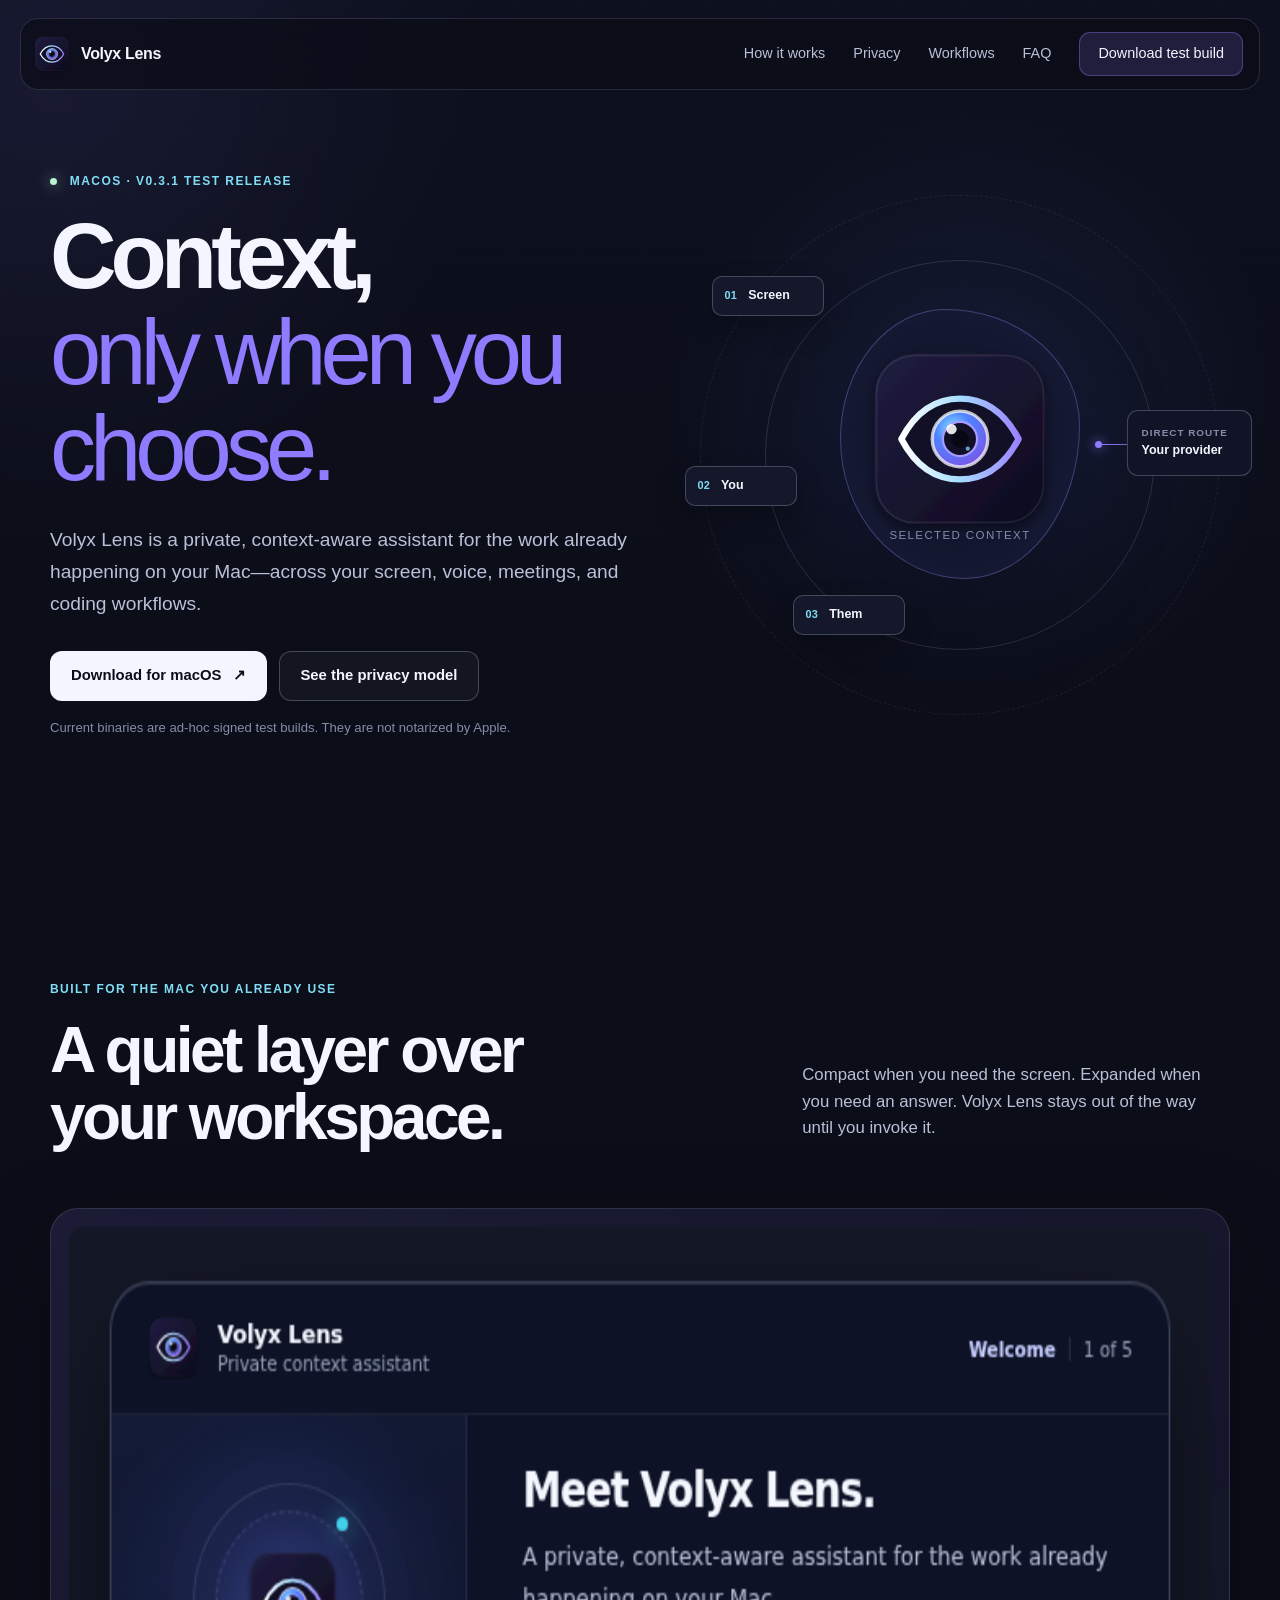
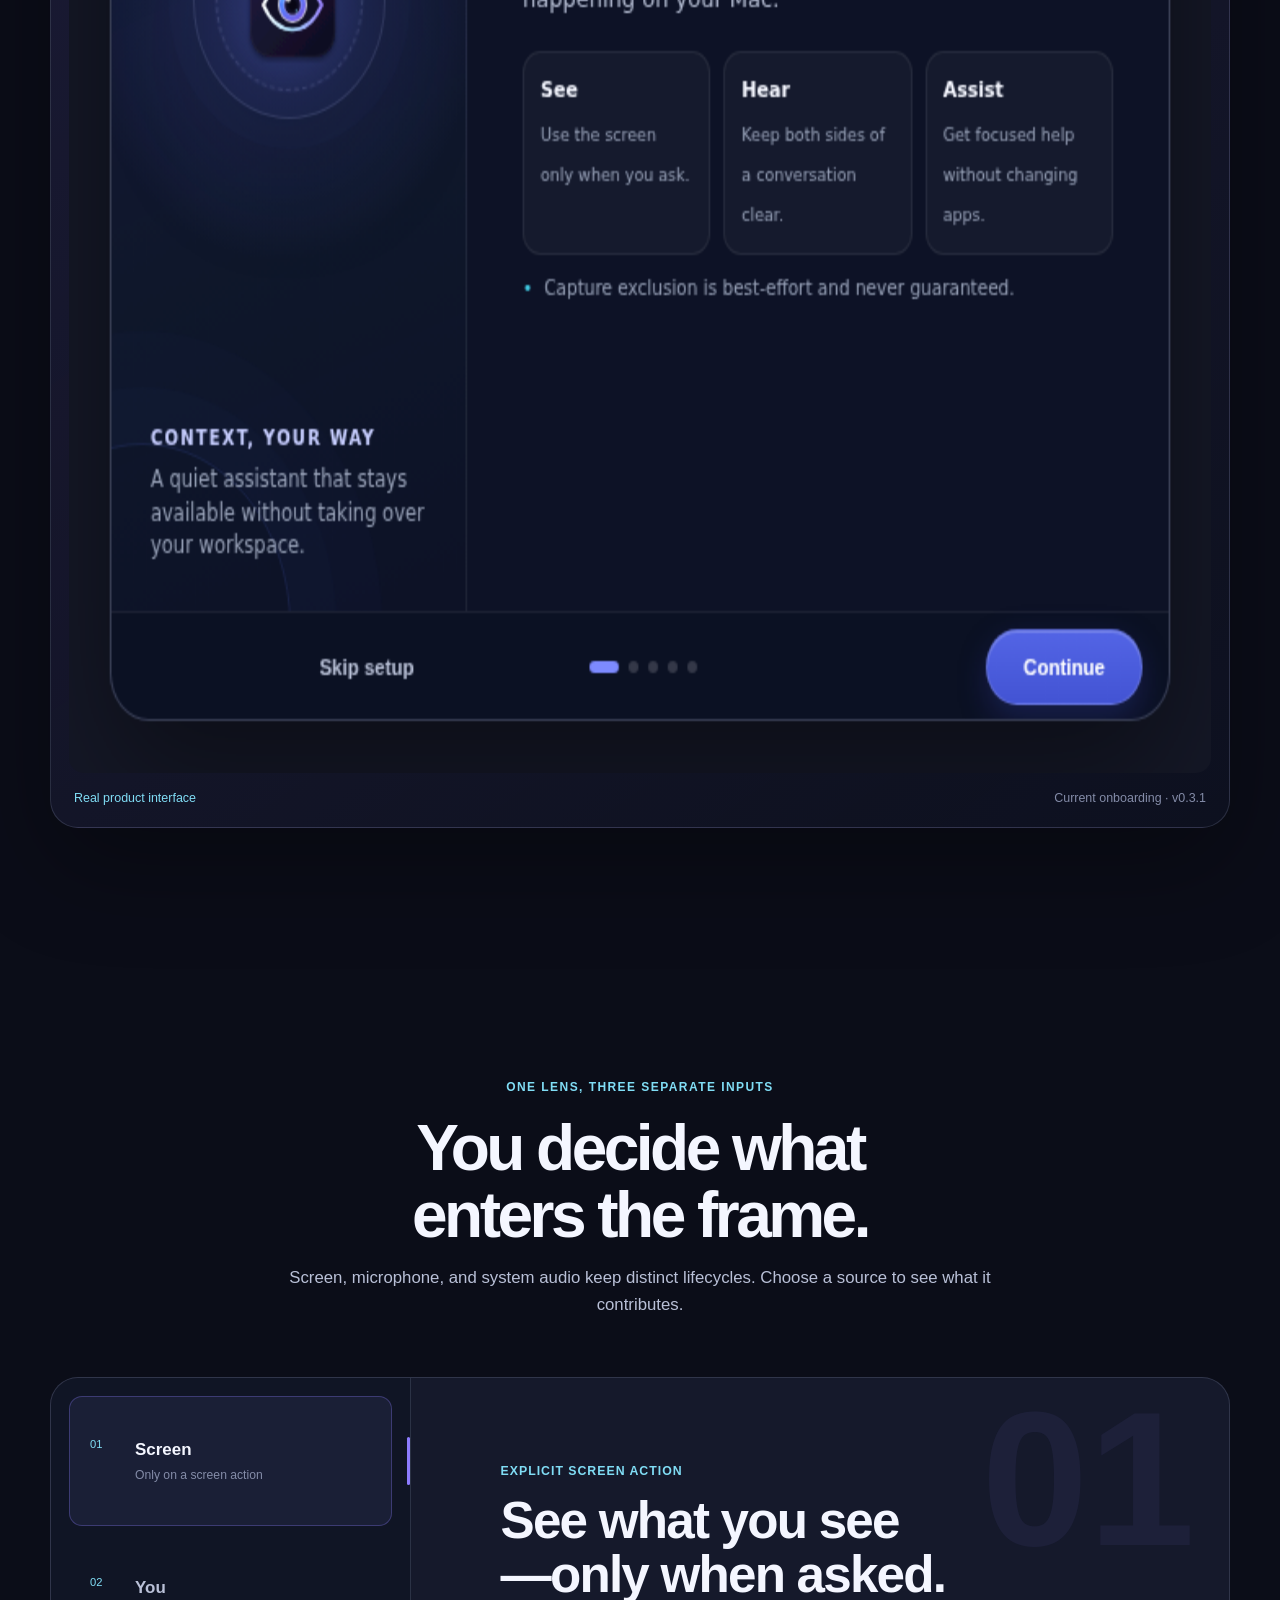
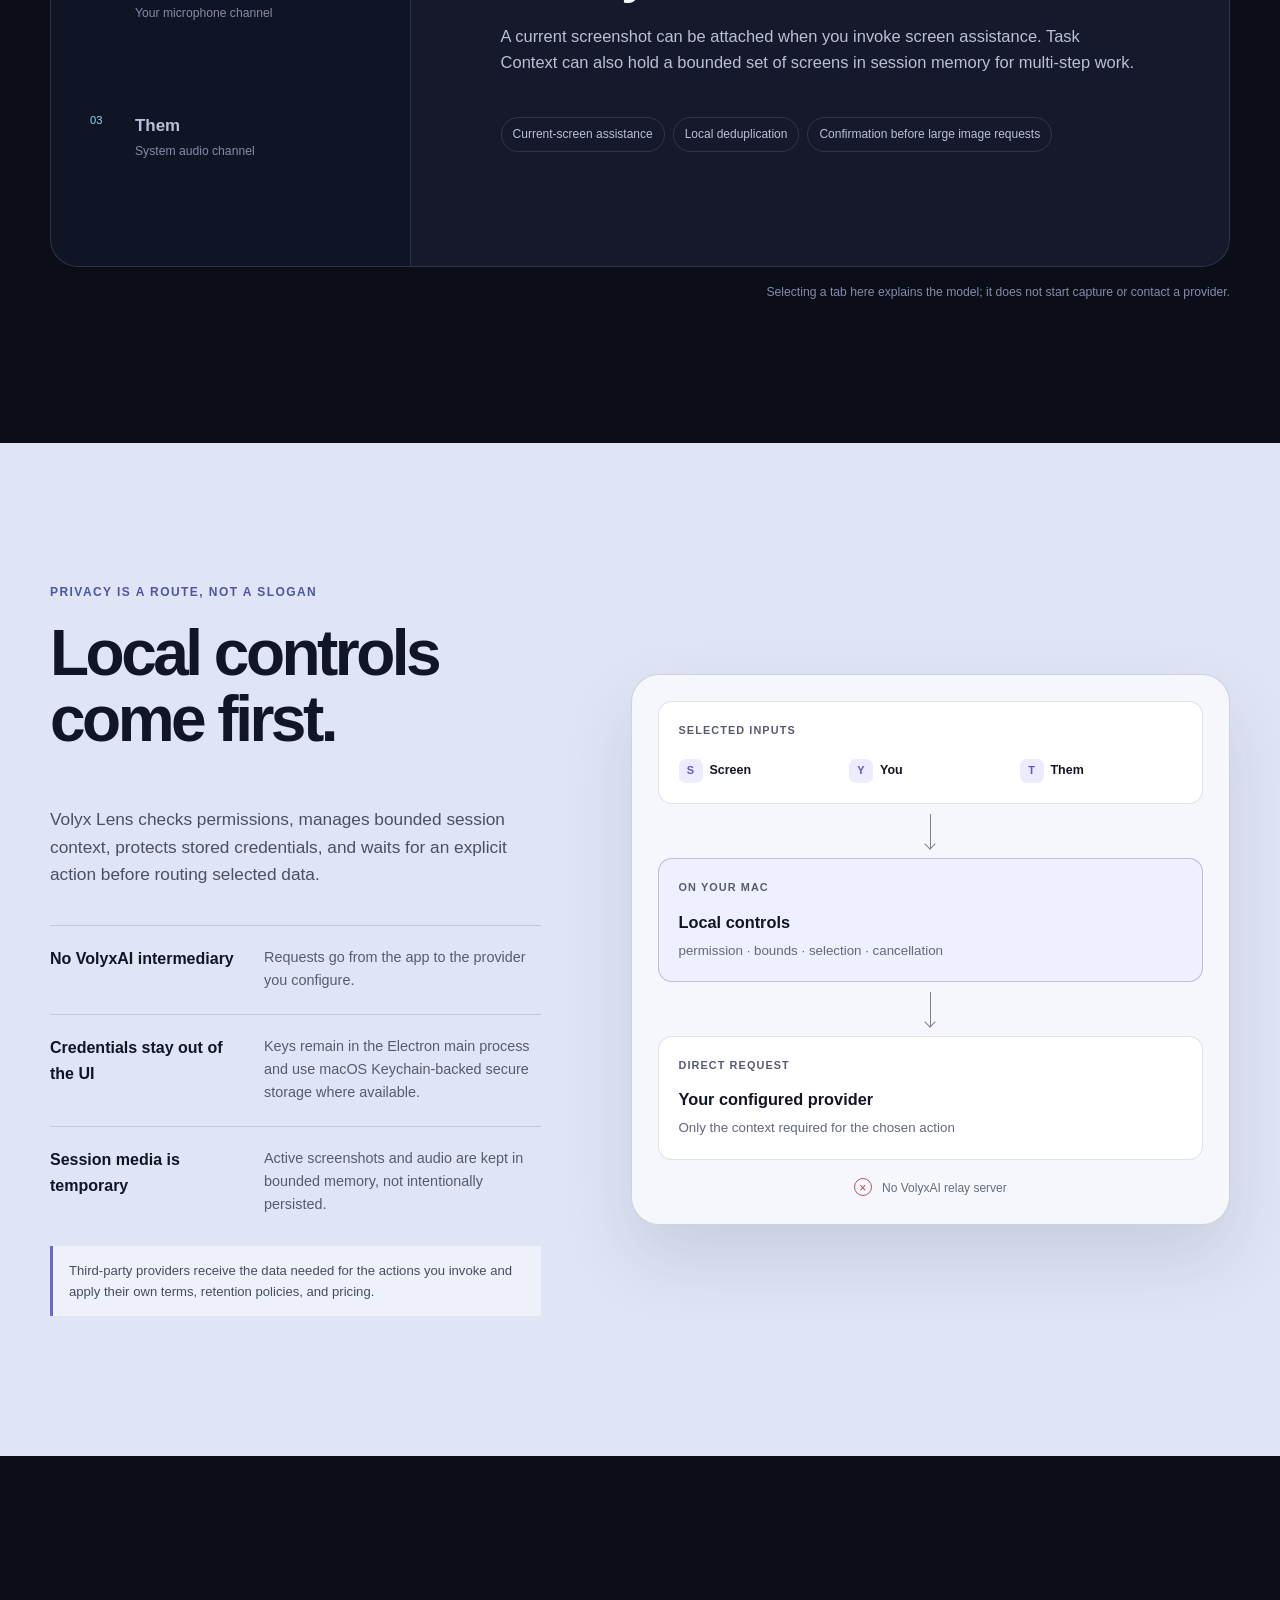
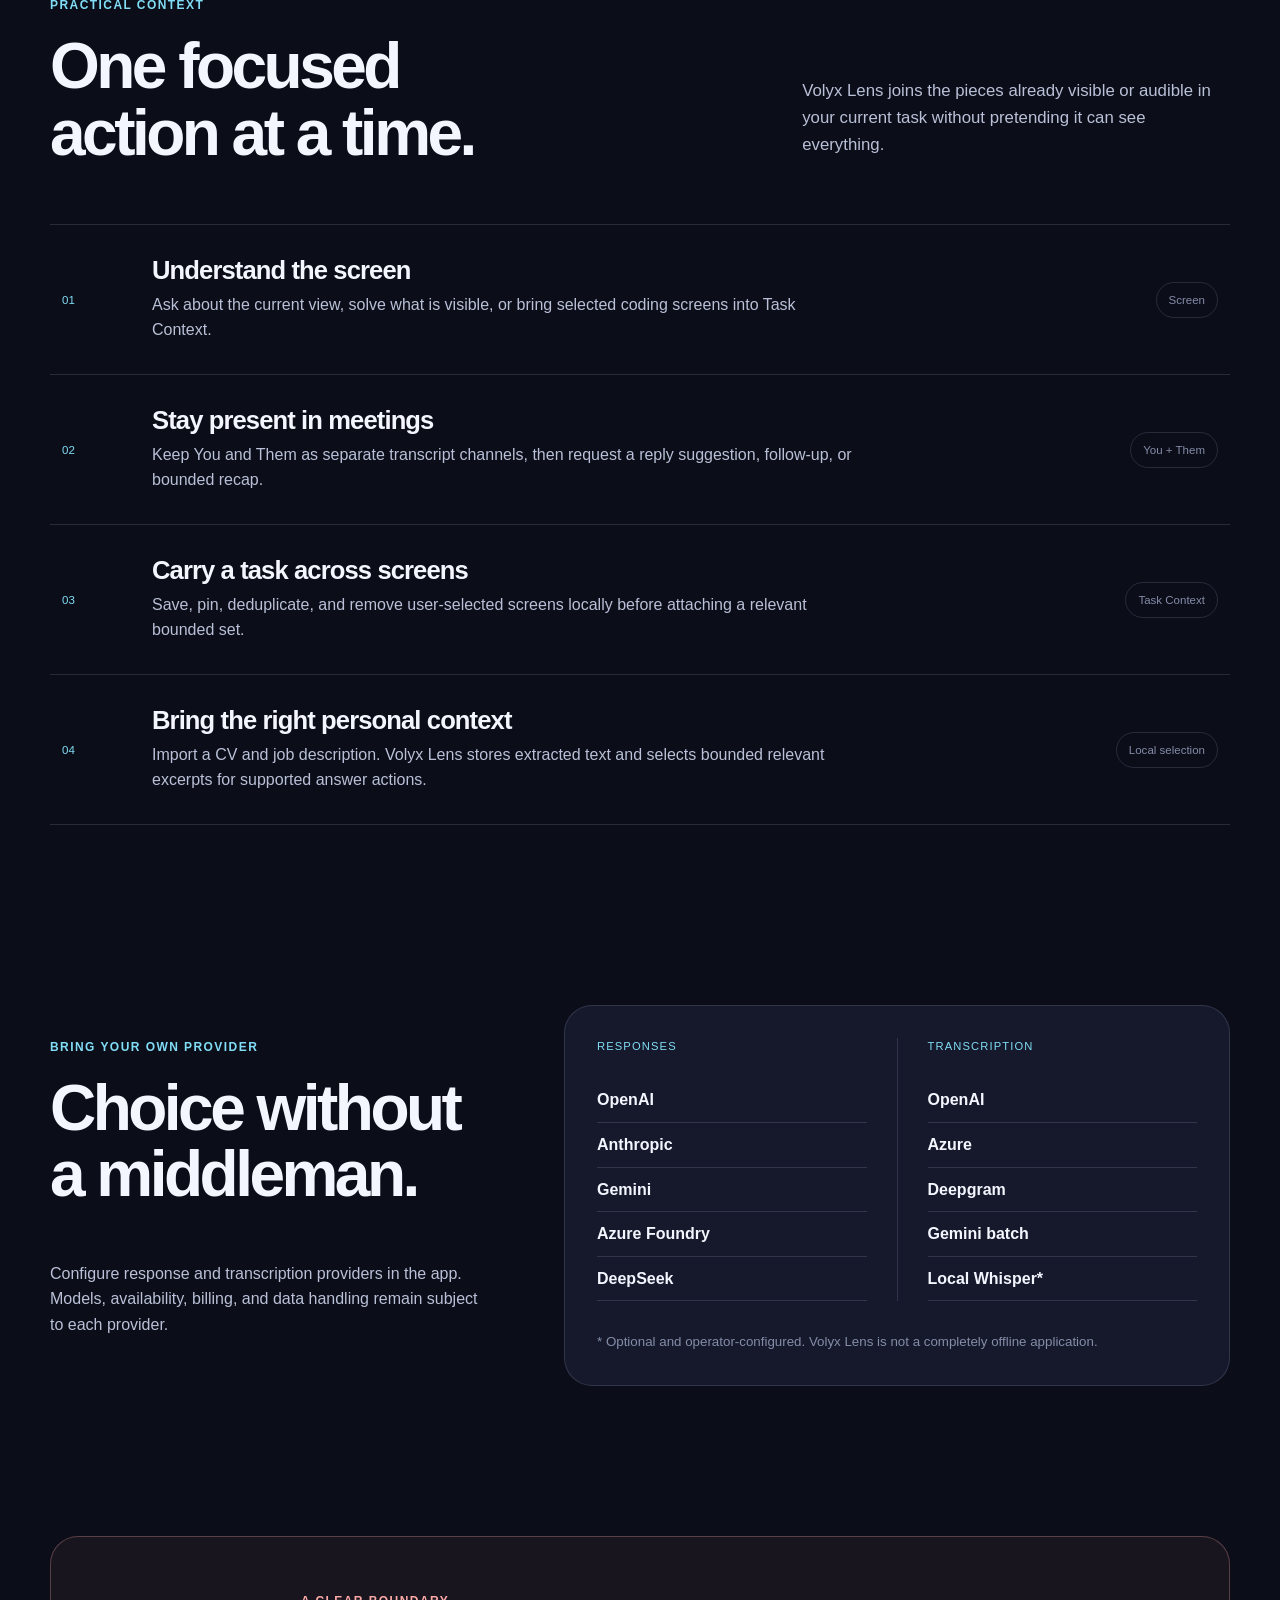
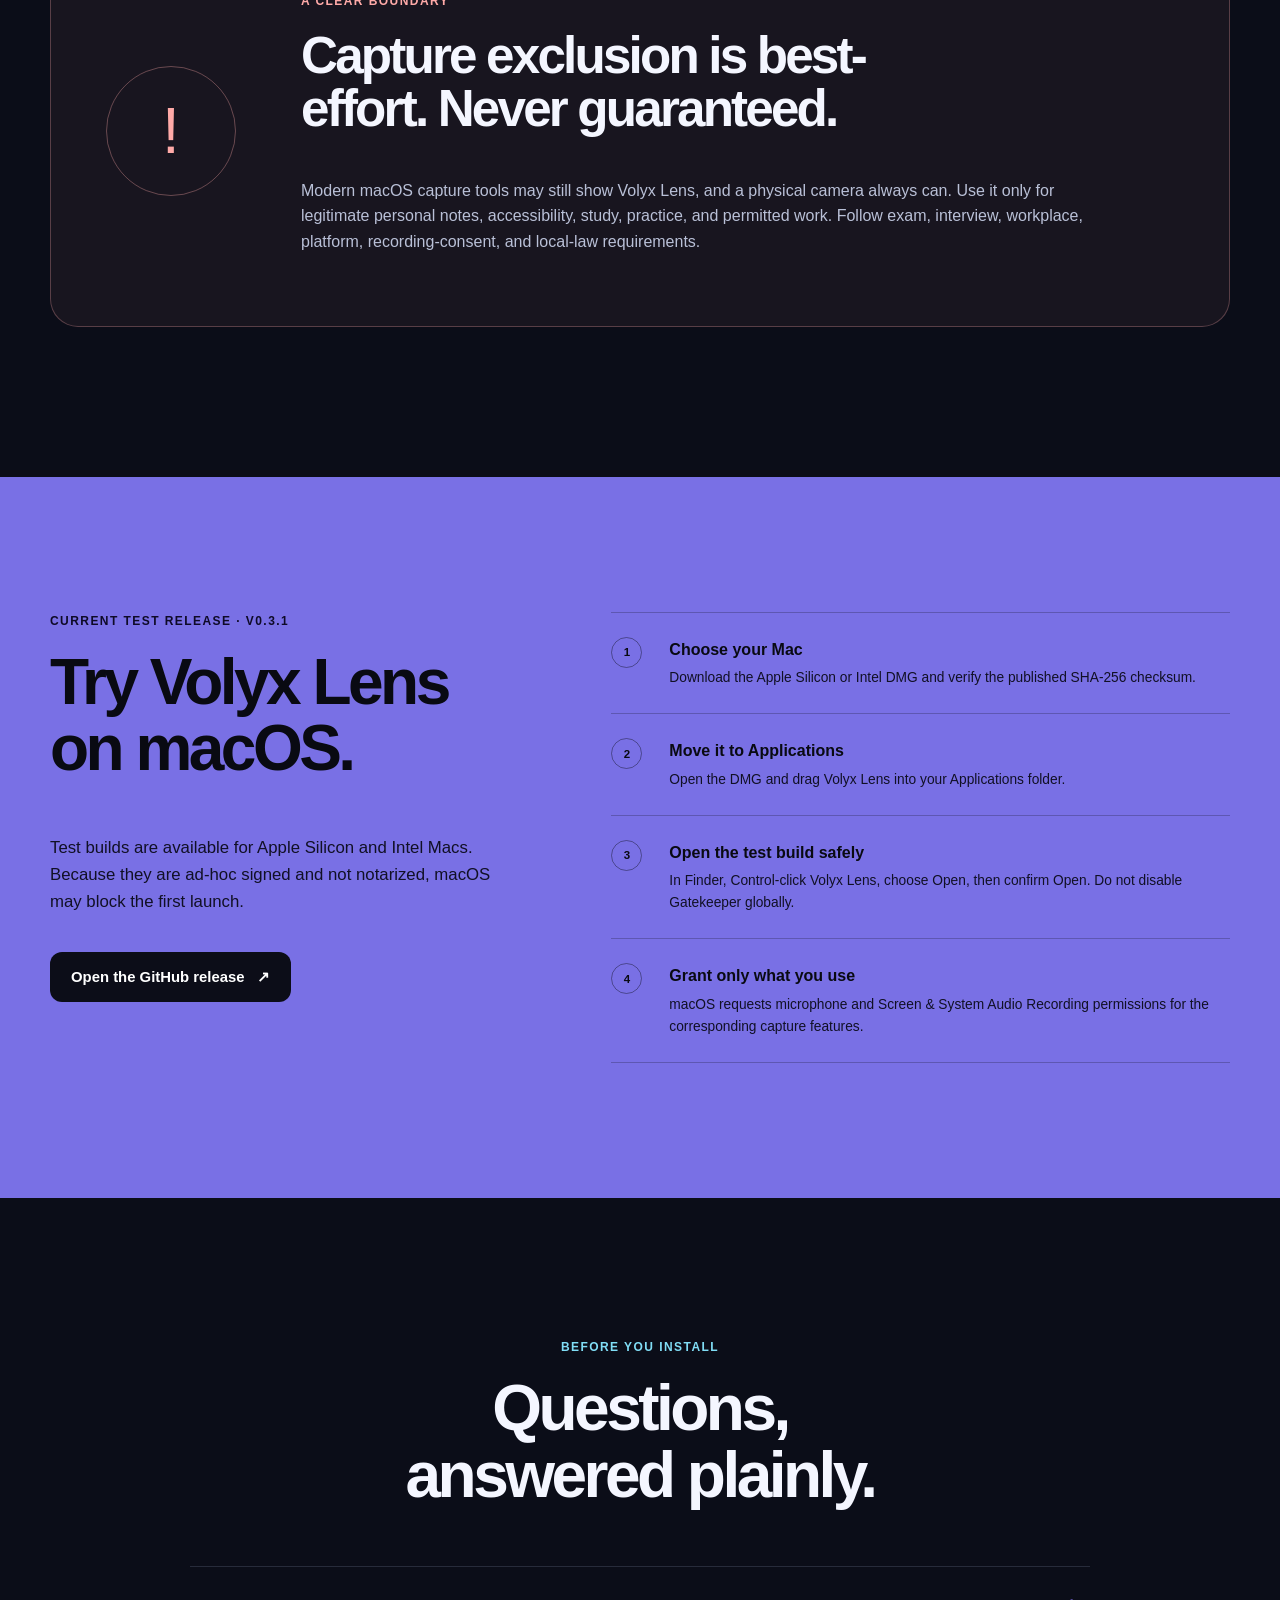
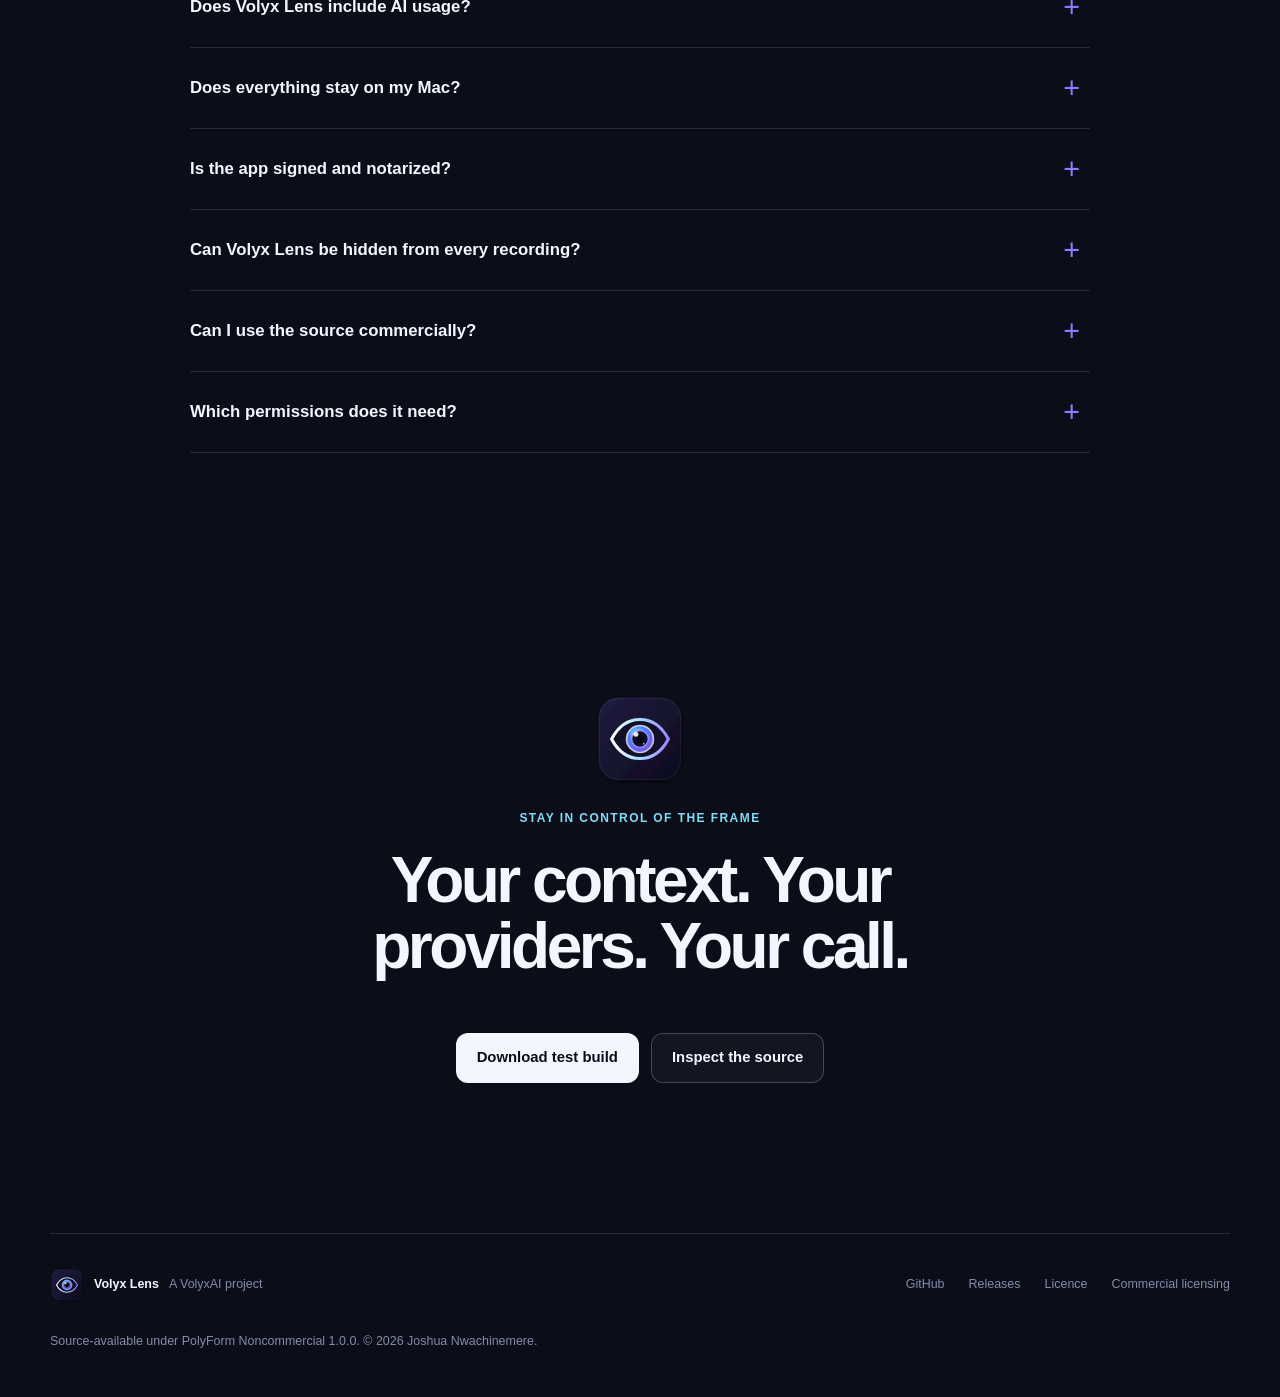
==== index.html @ 807ebcd8 "deploy: publish landing page from b0dba9ad445b" ====
<!doctype html>
<html lang="en">
<head>
  <meta charset="utf-8">
  <meta name="viewport" content="width=device-width, initial-scale=1">
  <meta name="theme-color" content="#0b0d18">
  <meta http-equiv="Content-Security-Policy" content="default-src 'self'; script-src 'self' 'sha256-dJjTWIkbNH1fXx1x5gp74GF+NckTXe6FGidvX9HND4g='; style-src 'self'; img-src 'self'; font-src 'self'; connect-src 'none'; object-src 'none'; base-uri 'self'; form-action 'none'; upgrade-insecure-requests">
  <meta name="referrer" content="strict-origin-when-cross-origin">
  <meta name="description" content="Volyx Lens is a private, context-aware macOS assistant for user-selected screen, voice, meeting, and coding context.">
  <meta property="og:title" content="Volyx Lens — context, only when you choose">
  <meta property="og:description" content="A privacy-oriented macOS assistant that routes user-selected context directly to the AI providers you configure.">
  <meta property="og:type" content="website">
  <meta property="og:image" content="assets/onboarding-welcome-eye.png">
  <meta name="twitter:card" content="summary_large_image">
  <meta name="twitter:title" content="Volyx Lens — context, only when you choose">
  <meta name="twitter:description" content="A private, context-aware macOS assistant for your screen, voice, meetings, and coding workflows.">
  <link rel="icon" href="assets/volyx-lens-logo.svg" type="image/svg+xml">
  <link rel="stylesheet" href="styles.css">
  <title>Volyx Lens — Context, only when you choose</title>
  <script type="application/ld+json">
    {
      "@context": "https://schema.org",
      "@type": "SoftwareApplication",
      "name": "Volyx Lens",
      "applicationCategory": "ProductivityApplication",
      "operatingSystem": "macOS",
      "softwareVersion": "0.3.1",
      "description": "A private, context-aware macOS assistant for user-selected screen, voice, meeting, and coding context.",
      "downloadUrl": "https://github.com/dk3yyyy/volyx-lens/releases/tag/adhoc-v0.3.1",
      "codeRepository": "https://github.com/dk3yyyy/volyx-lens",
      "license": "https://github.com/dk3yyyy/volyx-lens/blob/main/LICENSE.md",
      "author": { "@type": "Organization", "name": "VolyxAI" }
    }
  </script>
  <script src="site.js" defer></script>
</head>
<body>
  <a class="skip-link" href="#main">Skip to content</a>

  <header class="site-header" data-header>
    <a class="brand" href="#top" aria-label="Volyx Lens home">
      <img src="assets/volyx-lens-logo.svg" width="38" height="38" alt="">
      <span>Volyx Lens</span>
    </a>
    <button class="menu-button" type="button" aria-expanded="false" aria-controls="site-nav" data-menu-button>
      <span class="sr-only">Open navigation</span>
      <span aria-hidden="true"></span><span aria-hidden="true"></span>
    </button>
    <nav class="site-nav" id="site-nav" aria-label="Primary" data-menu>
      <a href="#how-it-works">How it works</a>
      <a href="#privacy">Privacy</a>
      <a href="#workflows">Workflows</a>
      <a href="#faq">FAQ</a>
      <a class="nav-cta" href="https://github.com/dk3yyyy/volyx-lens/releases/tag/adhoc-v0.3.1">Download test build</a>
    </nav>
  </header>

  <main id="main">
    <section class="hero" id="top" aria-labelledby="hero-title">
      <div class="hero-copy">
        <p class="eyebrow"><span class="status-dot" aria-hidden="true"></span> macOS · v0.3.1 test release</p>
        <h1 id="hero-title">Context,<br><em>only when you choose.</em></h1>
        <p class="hero-lede">Volyx Lens is a private, context-aware assistant for the work already happening on your Mac—across your screen, voice, meetings, and coding workflows.</p>
        <div class="hero-actions">
          <a class="button button-primary" href="https://github.com/dk3yyyy/volyx-lens/releases/tag/adhoc-v0.3.1">Download for macOS <span aria-hidden="true">↗</span></a>
          <a class="button button-secondary" href="#privacy">See the privacy model</a>
        </div>
        <p class="release-note">Current binaries are ad-hoc signed test builds. They are not notarized by Apple.</p>
      </div>

      <div class="lens-stage" aria-label="Illustration of user-selected context passing through Volyx Lens">
        <div class="orbit orbit-one" aria-hidden="true"></div>
        <div class="orbit orbit-two" aria-hidden="true"></div>
        <div class="context-chip chip-screen"><span>01</span> Screen</div>
        <div class="context-chip chip-you"><span>02</span> You</div>
        <div class="context-chip chip-them"><span>03</span> Them</div>
        <div class="lens-core">
          <img src="assets/volyx-lens-logo.svg" width="220" height="220" alt="Volyx Lens eye logo">
          <p>Selected context</p>
        </div>
        <div class="route-line" aria-hidden="true"></div>
        <div class="provider-node"><span>Direct route</span>Your provider</div>
      </div>
    </section>

    <section class="proof section-shell" aria-labelledby="proof-title">
      <div class="section-heading split-heading">
        <div>
          <p class="eyebrow">Built for the Mac you already use</p>
          <h2 id="proof-title">A quiet layer over your workspace.</h2>
        </div>
        <p>Compact when you need the screen. Expanded when you need an answer. Volyx Lens stays out of the way until you invoke it.</p>
      </div>
      <figure class="product-frame">
        <img src="assets/onboarding-welcome-eye.png" width="1400" height="1146" alt="Volyx Lens onboarding screen introducing separate See, Hear, and Assist capabilities">
        <figcaption><span>Real product interface</span><span>Current onboarding · v0.3.1</span></figcaption>
      </figure>
    </section>

    <section class="context-section section-shell" id="how-it-works" aria-labelledby="context-title">
      <div class="section-heading centered-heading">
        <p class="eyebrow">One lens, three separate inputs</p>
        <h2 id="context-title">You decide what enters the frame.</h2>
        <p>Screen, microphone, and system audio keep distinct lifecycles. Choose a source to see what it contributes.</p>
      </div>

      <div class="context-explainer">
        <div class="source-tabs" role="tablist" aria-label="Context sources">
          <button id="tab-screen" role="tab" aria-selected="true" aria-controls="panel-screen" tabindex="0" data-source="screen">
            <span class="source-number">01</span><strong>Screen</strong><span>Only on a screen action</span>
          </button>
          <button id="tab-you" role="tab" aria-selected="false" aria-controls="panel-you" tabindex="-1" data-source="you">
            <span class="source-number">02</span><strong>You</strong><span>Your microphone channel</span>
          </button>
          <button id="tab-them" role="tab" aria-selected="false" aria-controls="panel-them" tabindex="-1" data-source="them">
            <span class="source-number">03</span><strong>Them</strong><span>System audio channel</span>
          </button>
        </div>

        <div class="source-panels">
          <div id="panel-screen" role="tabpanel" aria-labelledby="tab-screen" data-panel="screen" data-index="01">
            <p class="panel-kicker">Explicit screen action</p>
            <h3>See what you see—only when asked.</h3>
            <p>A current screenshot can be attached when you invoke screen assistance. Task Context can also hold a bounded set of screens in session memory for multi-step work.</p>
            <ul class="plain-list"><li>Current-screen assistance</li><li>Local deduplication</li><li>Confirmation before large image requests</li></ul>
          </div>
          <div id="panel-you" role="tabpanel" aria-labelledby="tab-you" data-panel="you" data-index="02" hidden>
            <p class="panel-kicker">Microphone / “You”</p>
            <h3>Keep your side of the conversation clear.</h3>
            <p>Your microphone is transcribed on its own channel while listening is active, keeping your confirmed turns separate from system audio.</p>
            <ul class="plain-list"><li>Independent channel</li><li>Timestamped confirmed turns</li><li>Immediate stop control</li></ul>
          </div>
          <div id="panel-them" role="tabpanel" aria-labelledby="tab-them" data-panel="them" data-index="03" hidden>
            <p class="panel-kicker">System audio / “Them”</p>
            <h3>Follow the other side without mixing voices.</h3>
            <p>A native ScreenCaptureKit helper captures meeting audio separately, giving reply suggestions and recaps a clearer view of who said what.</p>
            <ul class="plain-list"><li>Native macOS capture</li><li>Separate transcript turns</li><li>Permission-controlled</li></ul>
          </div>
        </div>
      </div>
      <p class="context-footnote">Selecting a tab here explains the model; it does not start capture or contact a provider.</p>
    </section>

    <section class="privacy-section" id="privacy" aria-labelledby="privacy-title">
      <div class="section-shell privacy-grid">
        <div class="privacy-copy">
          <p class="eyebrow">Privacy is a route, not a slogan</p>
          <h2 id="privacy-title">Local controls come first.</h2>
          <p>Volyx Lens checks permissions, manages bounded session context, protects stored credentials, and waits for an explicit action before routing selected data.</p>
          <div class="privacy-points">
            <div><strong>No VolyxAI intermediary</strong><span>Requests go from the app to the provider you configure.</span></div>
            <div><strong>Credentials stay out of the UI</strong><span>Keys remain in the Electron main process and use macOS Keychain-backed secure storage where available.</span></div>
            <div><strong>Session media is temporary</strong><span>Active screenshots and audio are kept in bounded memory, not intentionally persisted.</span></div>
          </div>
          <p class="provider-caveat">Third-party providers receive the data needed for the actions you invoke and apply their own terms, retention policies, and pricing.</p>
        </div>

        <div class="route-card" aria-label="Data route from selected inputs through local controls to a configured provider">
          <div class="route-step route-inputs">
            <span class="route-label">Selected inputs</span>
            <div><i aria-hidden="true">S</i> Screen</div><div><i aria-hidden="true">Y</i> You</div><div><i aria-hidden="true">T</i> Them</div>
          </div>
          <div class="route-arrow" aria-hidden="true"><span></span></div>
          <div class="route-step route-local">
            <span class="route-label">On your Mac</span>
            <strong>Local controls</strong>
            <small>permission · bounds · selection · cancellation</small>
          </div>
          <div class="route-arrow" aria-hidden="true"><span></span></div>
          <div class="route-step route-provider">
            <span class="route-label">Direct request</span>
            <strong>Your configured provider</strong>
            <small>Only the context required for the chosen action</small>
          </div>
          <div class="no-server"><span aria-hidden="true">×</span> No VolyxAI relay server</div>
        </div>
      </div>
    </section>

    <section class="workflows section-shell" id="workflows" aria-labelledby="workflows-title">
      <div class="section-heading split-heading">
        <div><p class="eyebrow">Practical context</p><h2 id="workflows-title">One focused action at a time.</h2></div>
        <p>Volyx Lens joins the pieces already visible or audible in your current task without pretending it can see everything.</p>
      </div>
      <div class="workflow-list">
        <article>
          <span class="workflow-number">01</span>
          <div><h3>Understand the screen</h3><p>Ask about the current view, solve what is visible, or bring selected coding screens into Task Context.</p></div>
          <span class="workflow-context">Screen</span>
        </article>
        <article>
          <span class="workflow-number">02</span>
          <div><h3>Stay present in meetings</h3><p>Keep You and Them as separate transcript channels, then request a reply suggestion, follow-up, or bounded recap.</p></div>
          <span class="workflow-context">You + Them</span>
        </article>
        <article>
          <span class="workflow-number">03</span>
          <div><h3>Carry a task across screens</h3><p>Save, pin, deduplicate, and remove user-selected screens locally before attaching a relevant bounded set.</p></div>
          <span class="workflow-context">Task Context</span>
        </article>
        <article>
          <span class="workflow-number">04</span>
          <div><h3>Bring the right personal context</h3><p>Import a CV and job description. Volyx Lens stores extracted text and selects bounded relevant excerpts for supported answer actions.</p></div>
          <span class="workflow-context">Local selection</span>
        </article>
      </div>
    </section>

    <section class="providers section-shell" aria-labelledby="providers-title">
      <div class="providers-intro">
        <p class="eyebrow">Bring your own provider</p>
        <h2 id="providers-title">Choice without a middleman.</h2>
        <p>Configure response and transcription providers in the app. Models, availability, billing, and data handling remain subject to each provider.</p>
      </div>
      <div class="provider-board">
        <div class="provider-group"><span>Responses</span><p>OpenAI</p><p>Anthropic</p><p>Gemini</p><p>Azure Foundry</p><p>DeepSeek</p></div>
        <div class="provider-divider" aria-hidden="true"></div>
        <div class="provider-group"><span>Transcription</span><p>OpenAI</p><p>Azure</p><p>Deepgram</p><p>Gemini batch</p><p>Local Whisper*</p></div>
        <small>* Optional and operator-configured. Volyx Lens is not a completely offline application.</small>
      </div>
    </section>

    <section class="responsible section-shell" aria-labelledby="responsible-title">
      <div class="responsible-mark" aria-hidden="true">!</div>
      <div>
        <p class="eyebrow">A clear boundary</p>
        <h2 id="responsible-title">Capture exclusion is best-effort. Never guaranteed.</h2>
        <p>Modern macOS capture tools may still show Volyx Lens, and a physical camera always can. Use it only for legitimate personal notes, accessibility, study, practice, and permitted work. Follow exam, interview, workplace, platform, recording-consent, and local-law requirements.</p>
      </div>
    </section>

    <section class="install-section" id="download" aria-labelledby="install-title">
      <div class="section-shell install-grid">
        <div>
          <p class="eyebrow">Current test release · v0.3.1</p>
          <h2 id="install-title">Try Volyx Lens on macOS.</h2>
          <p>Test builds are available for Apple Silicon and Intel Macs. Because they are ad-hoc signed and not notarized, macOS may block the first launch.</p>
          <a class="button button-light" href="https://github.com/dk3yyyy/volyx-lens/releases/tag/adhoc-v0.3.1">Open the GitHub release <span aria-hidden="true">↗</span></a>
        </div>
        <ol class="install-steps">
          <li><span>1</span><div><strong>Choose your Mac</strong><p>Download the Apple Silicon or Intel DMG and verify the published SHA-256 checksum.</p></div></li>
          <li><span>2</span><div><strong>Move it to Applications</strong><p>Open the DMG and drag Volyx Lens into your Applications folder.</p></div></li>
          <li><span>3</span><div><strong>Open the test build safely</strong><p>In Finder, Control-click Volyx Lens, choose Open, then confirm Open. Do not disable Gatekeeper globally.</p></div></li>
          <li><span>4</span><div><strong>Grant only what you use</strong><p>macOS requests microphone and Screen &amp; System Audio Recording permissions for the corresponding capture features.</p></div></li>
        </ol>
      </div>
    </section>

    <section class="faq section-shell" id="faq" aria-labelledby="faq-title">
      <div class="section-heading centered-heading"><p class="eyebrow">Before you install</p><h2 id="faq-title">Questions, answered plainly.</h2></div>
      <div class="faq-list">
        <details><summary>Does Volyx Lens include AI usage?</summary><p>No. You bring your own supported provider credentials. Provider billing and terms apply directly to your usage.</p></details>
        <details><summary>Does everything stay on my Mac?</summary><p>No. Local controls and selection happen on your Mac, but third-party providers receive the context required for actions you invoke. Optional local Whisper can handle supported transcription paths when separately installed and configured.</p></details>
        <details><summary>Is the app signed and notarized?</summary><p>The current public binaries are ad-hoc signed test builds, not Apple Developer ID-signed or notarized production releases. They cannot use the trusted automatic-update path.</p></details>
        <details><summary>Can Volyx Lens be hidden from every recording?</summary><p>No. Capture exclusion is best-effort. It may not work with every macOS version, capture path, or physical camera.</p></details>
        <details><summary>Can I use the source commercially?</summary><p>Not under the PolyForm Noncommercial 1.0.0 licence. Commercial use, resale, paid redistribution, or use in a commercial product or service requires a separate licence from VolyxAI.</p></details>
        <details><summary>Which permissions does it need?</summary><p>Microphone permission is used for your voice channel. Screen &amp; System Audio Recording permission is used for screenshots and meeting audio. Volyx Lens does not request camera access.</p></details>
      </div>
    </section>

    <section class="final-cta section-shell" aria-labelledby="final-title">
      <img src="assets/volyx-lens-logo.svg" width="92" height="92" alt="">
      <p class="eyebrow">Stay in control of the frame</p>
      <h2 id="final-title">Your context. Your providers. Your call.</h2>
      <div class="hero-actions">
        <a class="button button-primary" href="https://github.com/dk3yyyy/volyx-lens/releases/tag/adhoc-v0.3.1">Download test build</a>
        <a class="button button-secondary" href="https://github.com/dk3yyyy/volyx-lens">Inspect the source</a>
      </div>
    </section>
  </main>

  <footer class="site-footer section-shell">
    <div class="footer-brand"><img src="assets/volyx-lens-logo.svg" width="34" height="34" alt=""><strong>Volyx Lens</strong><span>A VolyxAI project</span></div>
    <div class="footer-links">
      <a href="https://github.com/dk3yyyy/volyx-lens">GitHub</a>
      <a href="https://github.com/dk3yyyy/volyx-lens/releases">Releases</a>
      <a href="https://github.com/dk3yyyy/volyx-lens/blob/main/LICENSE.md">Licence</a>
      <a href="mailto:joshua@volyxai.com">Commercial licensing</a>
    </div>
    <p>Source-available under PolyForm Noncommercial 1.0.0. © 2026 Joshua Nwachinemere.</p>
  </footer>
</body>
</html>
---- styles.css ----
/* Volyx Lens landing page — a selective-context design system */
:root {
  --ink: #f4f6ff;
  --ink-soft: #b9c0d7;
  --ink-faint: #848ca8;
  --night: #0b0d18;
  --night-2: #101426;
  --panel: #15192b;
  --panel-strong: #1a1f36;
  --line: rgba(185, 196, 235, 0.16);
  --line-strong: rgba(185, 196, 235, 0.28);
  --violet: #8d7cff;
  --blue: #5b85ff;
  --cyan: #80ddf5;
  --lime: #b8f3d2;
  --warm: #ffd3a0;
  --danger: #ffaaa8;
  --radius-sm: 10px;
  --radius-md: 18px;
  --radius-lg: 28px;
  --shell: min(1180px, calc(100% - 48px));
  --display: "Avenir Next", Avenir, "Segoe UI", Helvetica, Arial, sans-serif;
  --body: Inter, ui-sans-serif, -apple-system, BlinkMacSystemFont, "Segoe UI", sans-serif;
  color-scheme: dark;
}

* { box-sizing: border-box; }
html { scroll-behavior: smooth; }
body {
  margin: 0;
  overflow-x: hidden;
  background: var(--night);
  color: var(--ink);
  font-family: var(--body);
  font-size: 16px;
  line-height: 1.6;
  text-rendering: optimizeLegibility;
}
img { display: block; max-width: 100%; }
a { color: inherit; text-decoration: none; }
button, summary { font: inherit; }
button, a { -webkit-tap-highlight-color: transparent; }
button:focus-visible, a:focus-visible, summary:focus-visible {
  outline: 3px solid var(--cyan);
  outline-offset: 4px;
}
[hidden] { display: none !important; }
.sr-only {
  position: absolute;
  width: 1px;
  height: 1px;
  padding: 0;
  margin: -1px;
  overflow: hidden;
  clip: rect(0, 0, 0, 0);
  white-space: nowrap;
  border: 0;
}
.skip-link {
  position: fixed;
  left: 16px;
  top: 12px;
  z-index: 100;
  transform: translateY(-150%);
  padding: 10px 16px;
  border-radius: 8px;
  background: var(--ink);
  color: var(--night);
  font-weight: 700;
}
.skip-link:focus { transform: translateY(0); }
.section-shell { width: var(--shell); margin-inline: auto; }

.site-header {
  width: min(1240px, calc(100% - 32px));
  height: 72px;
  position: absolute;
  z-index: 20;
  top: 18px;
  left: 50%;
  transform: translateX(-50%);
  display: flex;
  align-items: center;
  justify-content: space-between;
  padding: 0 16px 0 12px;
  border: 1px solid var(--line);
  border-radius: 18px;
  background: rgba(11, 13, 24, 0.74);
  backdrop-filter: blur(20px);
  -webkit-backdrop-filter: blur(20px);
}
.brand { display: flex; align-items: center; gap: 10px; font-weight: 700; letter-spacing: -0.02em; }
.brand img { border-radius: 10px; }
.site-nav { display: flex; align-items: center; gap: 28px; font-size: 0.9rem; color: var(--ink-soft); }
.site-nav a { min-height: 44px; display: inline-flex; align-items: center; transition: color 160ms ease; }
.site-nav a:hover { color: var(--ink); }
.site-nav .nav-cta {
  padding: 0 18px;
  color: var(--ink);
  background: rgba(141, 124, 255, 0.16);
  border: 1px solid rgba(141, 124, 255, 0.36);
  border-radius: 11px;
}
.menu-button { display: none; }

.hero {
  position: relative;
  min-height: 850px;
  display: grid;
  grid-template-columns: minmax(0, 1fr) minmax(420px, 0.9fr);
  align-items: center;
  gap: 40px;
  padding: 150px max(48px, calc((100vw - 1180px) / 2)) 90px;
  overflow: hidden;
  background:
    radial-gradient(circle at 76% 48%, rgba(91, 133, 255, 0.11), transparent 29%),
    radial-gradient(circle at 4% 10%, rgba(141, 124, 255, 0.09), transparent 30%),
    linear-gradient(180deg, #0d101e 0%, #0b0d18 82%);
}
.hero::before {
  content: "";
  position: absolute;
  inset: 0;
  opacity: 0.22;
  pointer-events: none;
  background-image: linear-gradient(rgba(255,255,255,.035) 1px, transparent 1px), linear-gradient(90deg, rgba(255,255,255,.035) 1px, transparent 1px);
  background-size: 64px 64px;
  mask-image: linear-gradient(to bottom, black, transparent 88%);
}
.hero-copy { position: relative; z-index: 2; max-width: 675px; }
.eyebrow {
  margin: 0 0 18px;
  color: var(--cyan);
  font-size: 0.75rem;
  font-weight: 720;
  letter-spacing: 0.12em;
  text-transform: uppercase;
}
.status-dot {
  display: inline-block;
  width: 7px;
  height: 7px;
  margin-right: 8px;
  border-radius: 50%;
  background: var(--lime);
  box-shadow: 0 0 14px rgba(184, 243, 210, 0.7);
}
h1, h2, h3 { font-family: var(--display); margin-top: 0; line-height: 1.04; text-wrap: balance; }
h1 {
  margin-bottom: 28px;
  font-size: clamp(3.5rem, 7.2vw, 7.2rem);
  letter-spacing: -0.065em;
  font-weight: 690;
}
h1 em { color: var(--violet); font-style: normal; font-weight: 540; }
h2 { font-size: clamp(2.45rem, 5vw, 4.8rem); letter-spacing: -0.055em; font-weight: 620; }
h3 { font-size: clamp(1.35rem, 2vw, 1.8rem); letter-spacing: -0.035em; }
.hero-lede {
  max-width: 620px;
  margin: 0 0 32px;
  color: var(--ink-soft);
  font-size: clamp(1.05rem, 1.5vw, 1.25rem);
  line-height: 1.65;
}
.hero-actions { display: flex; flex-wrap: wrap; gap: 12px; }
.button {
  min-height: 50px;
  display: inline-flex;
  align-items: center;
  justify-content: center;
  gap: 12px;
  padding: 0 20px;
  border: 1px solid transparent;
  border-radius: 12px;
  font-size: 0.93rem;
  font-weight: 720;
  transition: transform 160ms ease, border-color 160ms ease, background 160ms ease;
}
.button:hover { transform: translateY(-2px); }
.button-primary { background: var(--ink); color: var(--night); }
.button-primary:hover { background: #dfe5ff; }
.button-secondary { border-color: var(--line-strong); background: rgba(255,255,255,.035); }
.button-secondary:hover { border-color: rgba(141, 124, 255, 0.6); background: rgba(141,124,255,.08); }
.release-note { margin: 16px 0 0; color: var(--ink-faint); font-size: 0.82rem; }

.lens-stage {
  position: relative;
  z-index: 2;
  min-height: 560px;
  isolation: isolate;
}
.lens-stage::before {
  content: "";
  position: absolute;
  left: 50%; top: 50%;
  width: 520px; height: 520px;
  transform: translate(-50%, -50%);
  border-radius: 50%;
  background: radial-gradient(circle, rgba(90, 100, 255, .15), rgba(23, 28, 52, .04) 48%, transparent 70%);
}
.orbit { position: absolute; left: 50%; top: 50%; border: 1px solid var(--line); border-radius: 50%; transform: translate(-50%, -50%); }
.orbit-one { width: 390px; height: 390px; }
.orbit-two { width: 520px; height: 520px; border-style: dashed; opacity: .6; }
.lens-core {
  position: absolute;
  left: 50%; top: 48%;
  width: 240px; height: 270px;
  transform: translate(-50%, -50%);
  display: grid;
  place-items: center;
  align-content: center;
  border-radius: 44% 56% 48% 52% / 48% 43% 57% 52%;
  border: 1px solid rgba(157, 145, 255, .34);
  background: rgba(19, 23, 43, .72);
  box-shadow: 0 30px 90px rgba(0,0,0,.42), inset 0 0 50px rgba(141,124,255,.06);
}
.lens-core img { width: 190px; height: 190px; }
.lens-core p { margin: -8px 0 0; color: var(--ink-faint); font-size: .72rem; letter-spacing: .12em; text-transform: uppercase; }
.context-chip {
  position: absolute;
  z-index: 3;
  min-width: 112px;
  padding: 9px 12px;
  border: 1px solid var(--line-strong);
  border-radius: 10px;
  background: #14182a;
  font-size: .78rem;
  font-weight: 650;
  box-shadow: 0 12px 28px rgba(0,0,0,.24);
}
.context-chip span { color: var(--cyan); margin-right: 8px; font-size: .68rem; }
.chip-screen { top: 18%; left: 4%; }
.chip-you { top: 52%; left: -1%; }
.chip-them { top: 75%; left: 19%; }
.route-line { position: absolute; right: 1%; top: 48%; width: 130px; height: 1px; background: linear-gradient(90deg, var(--violet), transparent); }
.route-line::before { content: ""; position: absolute; top: -3px; left: 0; width: 7px; height: 7px; background: var(--violet); border-radius: 50%; box-shadow: 0 0 12px var(--violet); }
.provider-node {
  position: absolute;
  right: -4%; top: 42%;
  width: 125px;
  padding: 14px;
  border: 1px solid var(--line-strong);
  border-radius: 11px;
  background: #101426;
  font-size: .78rem;
  font-weight: 700;
}
.provider-node span { display: block; color: var(--ink-faint); font-size: .62rem; text-transform: uppercase; letter-spacing: .1em; font-weight: 600; }

.section-heading { margin-bottom: 58px; }
.section-heading h2 { margin-bottom: 0; }
.split-heading { display: grid; grid-template-columns: 1.1fr .7fr; gap: 80px; align-items: end; }
.split-heading > p { margin: 0 0 8px; color: var(--ink-soft); font-size: 1.05rem; }
.centered-heading { max-width: 760px; margin-inline: auto; text-align: center; }
.centered-heading > p:last-child { color: var(--ink-soft); font-size: 1.05rem; }
.proof { padding-block: 130px; }
.product-frame { margin: 0; padding: 18px; border: 1px solid var(--line); border-radius: var(--radius-lg); background: linear-gradient(145deg, rgba(141,124,255,.13), rgba(91,133,255,.03)); box-shadow: 0 36px 100px rgba(0,0,0,.32); }
.product-frame img { width: 100%; border-radius: 15px; background: #101426; }
.product-frame figcaption { display: flex; justify-content: space-between; gap: 20px; padding: 16px 5px 0; color: var(--ink-faint); font-size: .78rem; }
.product-frame figcaption span:first-child { color: var(--cyan); }

.context-section { padding-block: 120px 140px; }
.context-explainer { display: grid; grid-template-columns: 360px 1fr; min-height: 490px; border: 1px solid var(--line); border-radius: var(--radius-lg); overflow: hidden; background: var(--panel); }
.source-tabs { display: flex; flex-direction: column; padding: 18px; gap: 8px; border-right: 1px solid var(--line); background: rgba(4, 6, 15, .22); }
.source-tabs button {
  position: relative;
  min-height: 130px;
  display: grid;
  grid-template-columns: 35px 1fr;
  align-content: center;
  gap: 3px 10px;
  padding: 20px;
  text-align: left;
  color: var(--ink-soft);
  border: 1px solid transparent;
  border-radius: 13px;
  background: transparent;
  cursor: pointer;
}
.source-tabs button:hover { background: rgba(255,255,255,.025); }
.source-tabs button[aria-selected="true"] { background: var(--panel-strong); border-color: rgba(141,124,255,.3); color: var(--ink); }
.source-tabs button[aria-selected="true"]::after { content: ""; position: absolute; right: -19px; top: 50%; width: 3px; height: 48px; transform: translateY(-50%); background: var(--violet); border-radius: 4px; }
.source-number { grid-row: span 2; color: var(--cyan); font-size: .7rem; }
.source-tabs strong { font-size: 1.06rem; }
.source-tabs button > span:last-child { color: var(--ink-faint); font-size: .76rem; }
.source-panels { position: relative; min-width: 0; }
.source-panels [role="tabpanel"] { position: relative; height: 100%; padding: 72px clamp(32px, 7vw, 90px); overflow: hidden; }
.source-panels [role="tabpanel"]::before { content: attr(data-index); position: absolute; right: 34px; top: 5px; color: rgba(141,124,255,.07); font-family: var(--display); font-size: 12rem; font-weight: 800; line-height: 1; }
.panel-kicker { color: var(--cyan); font-size: .77rem; font-weight: 700; letter-spacing: .08em; text-transform: uppercase; }
.source-panels h3 { max-width: 580px; margin-bottom: 22px; font-size: clamp(2rem, 4vw, 3.4rem); }
.source-panels [role="tabpanel"] > p:not(.panel-kicker) { max-width: 640px; color: var(--ink-soft); font-size: 1.03rem; }
.plain-list { display: flex; flex-wrap: wrap; gap: 8px; padding: 25px 0 0; margin: 0; list-style: none; }
.plain-list li { padding: 7px 11px; border: 1px solid var(--line); border-radius: 99px; color: var(--ink-soft); font-size: .75rem; }
.context-footnote { margin: 16px 0 0; color: var(--ink-faint); font-size: .76rem; text-align: right; }

.privacy-section { padding-block: 140px; background: #dfe5f4; color: #111526; }
.privacy-section .eyebrow { color: #5054a8; }
.privacy-grid { display: grid; grid-template-columns: .9fr 1.1fr; gap: 90px; align-items: center; }
.privacy-copy > p:not(.eyebrow, .provider-caveat) { color: #4a5065; font-size: 1.08rem; }
.privacy-points { display: grid; gap: 22px; margin-top: 36px; }
.privacy-points div { display: grid; grid-template-columns: 190px 1fr; gap: 24px; padding-top: 20px; border-top: 1px solid rgba(17,21,38,.14); }
.privacy-points span { color: #555c72; font-size: .9rem; }
.provider-caveat { margin: 30px 0 0; padding: 14px 16px; border-left: 3px solid #6d66d9; background: rgba(255,255,255,.45); color: #474c60; font-size: .82rem; }
.route-card { padding: 26px; border: 1px solid rgba(17,21,38,.16); border-radius: var(--radius-lg); background: #f5f7fc; box-shadow: 0 34px 70px rgba(48,55,90,.13); }
.route-step { padding: 20px; border: 1px solid rgba(17,21,38,.12); border-radius: 14px; background: white; }
.route-label { display: block; margin-bottom: 12px; color: #565c70; font-size: .68rem; letter-spacing: .1em; text-transform: uppercase; font-weight: 700; }
.route-inputs { display: grid; grid-template-columns: repeat(3, 1fr); gap: 8px; }
.route-inputs .route-label { grid-column: 1 / -1; }
.route-inputs div { display: flex; gap: 7px; align-items: center; font-size: .78rem; font-weight: 700; }
.route-inputs i { width: 24px; height: 24px; display: grid; place-items: center; border-radius: 7px; background: #ecebff; color: #5c58bd; font-style: normal; font-size: .68rem; }
.route-local { border-color: rgba(92,88,189,.35); background: #eeefff; }
.route-step strong { display: block; font-size: 1.02rem; }
.route-step small { display: block; margin-top: 5px; color: #63697b; }
.route-arrow { height: 54px; display: grid; place-items: center; }
.route-arrow span { width: 1px; height: 34px; position: relative; background: #7b7f93; }
.route-arrow span::after { content: ""; position: absolute; left: -4px; bottom: 0; width: 7px; height: 7px; border-right: 1px solid #7b7f93; border-bottom: 1px solid #7b7f93; transform: rotate(45deg); }
.no-server { margin-top: 18px; color: #666c7d; font-size: .75rem; text-align: center; }
.no-server span { display: inline-grid; place-items: center; width: 18px; height: 18px; margin-right: 7px; border: 1px solid #b35764; border-radius: 50%; color: #a44957; }

.workflows { padding-block: 140px; }
.workflow-list { border-top: 1px solid var(--line); }
.workflow-list article { display: grid; grid-template-columns: 60px 1fr auto; gap: 30px; align-items: center; min-height: 150px; padding: 24px 12px; border-bottom: 1px solid var(--line); }
.workflow-number { color: var(--cyan); font-size: .72rem; }
.workflow-list h3 { margin: 0 0 8px; }
.workflow-list p { max-width: 700px; margin: 0; color: var(--ink-soft); }
.workflow-context { padding: 8px 12px; border: 1px solid var(--line); border-radius: 99px; color: var(--ink-faint); font-size: .72rem; white-space: nowrap; }

.providers { display: grid; grid-template-columns: .8fr 1.2fr; gap: 70px; align-items: center; padding-block: 40px 150px; }
.providers-intro p:last-child { color: var(--ink-soft); }
.provider-board { display: grid; grid-template-columns: 1fr 1px 1fr; gap: 30px; padding: 32px; border: 1px solid var(--line); border-radius: var(--radius-lg); background: var(--panel); }
.provider-group > span { display: block; margin-bottom: 22px; color: var(--cyan); font-size: .7rem; letter-spacing: .1em; text-transform: uppercase; }
.provider-group p { margin: 0; padding: 9px 0; border-bottom: 1px solid var(--line); font-weight: 620; }
.provider-divider { background: var(--line); }
.provider-board small { grid-column: 1 / -1; color: var(--ink-faint); }

.responsible { display: grid; grid-template-columns: 150px 1fr; gap: 45px; align-items: center; margin-bottom: 150px; padding: 55px; border: 1px solid rgba(255,170,168,.28); border-radius: var(--radius-lg); background: rgba(255,170,168,.055); }
.responsible-mark { width: 130px; height: 130px; display: grid; place-items: center; border: 1px solid rgba(255,170,168,.35); border-radius: 50%; color: var(--danger); font-family: var(--display); font-size: 4rem; font-weight: 300; }
.responsible .eyebrow { color: var(--danger); }
.responsible h2 { font-size: clamp(2rem, 4vw, 3.7rem); }
.responsible p:last-child { max-width: 820px; color: var(--ink-soft); }

.install-section { padding-block: 135px; background: #7970e5; color: #090a12; }
.install-section .eyebrow { color: #0e0a27; }
.install-grid { display: grid; grid-template-columns: .8fr 1.05fr; gap: 90px; }
.install-grid > div > p:not(.eyebrow) { color: #111025; font-size: 1.05rem; }
.button-light { margin-top: 20px; background: #0c0d18; color: white; }
.button-light:hover { background: #1a1c2c; }
.install-steps { margin: 0; padding: 0; list-style: none; border-top: 1px solid rgba(9,10,18,.24); }
.install-steps li { display: grid; grid-template-columns: 44px 1fr; gap: 14px; padding: 24px 0; border-bottom: 1px solid rgba(9,10,18,.24); }
.install-steps li > span { width: 31px; height: 31px; display: grid; place-items: center; border: 1px solid rgba(9,10,18,.4); border-radius: 50%; font-size: .72rem; font-weight: 700; }
.install-steps strong { font-size: 1rem; }
.install-steps p { margin: 5px 0 0; color: #111025; font-size: .86rem; }

.faq { padding-block: 140px; }
.faq-list { max-width: 900px; margin: 0 auto; border-top: 1px solid var(--line); }
.faq-list details { border-bottom: 1px solid var(--line); }
.faq-list summary { position: relative; min-height: 80px; display: flex; align-items: center; padding: 20px 52px 20px 0; font-size: 1.05rem; font-weight: 650; cursor: pointer; list-style: none; }
.faq-list summary::-webkit-details-marker { display: none; }
.faq-list summary::after { content: "+"; position: absolute; right: 10px; color: var(--violet); font-size: 1.8rem; font-weight: 300; }
.faq-list details[open] summary::after { content: "−"; }
.faq-list details p { max-width: 740px; margin: -5px 0 28px; color: var(--ink-soft); }

.final-cta { display: grid; place-items: center; padding-block: 100px 150px; text-align: center; }
.final-cta img { margin-bottom: 24px; border-radius: 22px; }
.final-cta h2 { max-width: 900px; }
.final-cta .hero-actions { justify-content: center; }
.site-footer { display: grid; grid-template-columns: 1fr auto; gap: 30px; padding-block: 34px 45px; border-top: 1px solid var(--line); color: var(--ink-faint); font-size: .78rem; }
.footer-brand { display: flex; align-items: center; gap: 10px; }
.footer-brand img { border-radius: 8px; }
.footer-brand strong { color: var(--ink); }
.footer-links { display: flex; flex-wrap: wrap; gap: 24px; align-items: center; }
.footer-links a:hover { color: var(--ink); }
.site-footer > p { grid-column: 1 / -1; margin: 0; }

@media (max-width: 980px) {
  :root { --shell: min(100% - 40px, 760px); }
  .site-nav {
    position: absolute;
    left: 0; right: 0; top: 79px;
    display: none;
    flex-direction: column;
    align-items: stretch;
    gap: 2px;
    padding: 10px;
    border: 1px solid var(--line);
    border-radius: 14px;
    background: #111426;
    box-shadow: 0 24px 50px rgba(0,0,0,.45);
  }
  .site-nav[data-open="true"] { display: flex; }
  .site-nav > a:not(.nav-cta) { display: flex; padding: 0 12px; }
  .site-nav .nav-cta { margin-top: 6px; }
  .menu-button { width: 44px; height: 44px; display: grid; place-content: center; gap: 6px; border: 0; border-radius: 9px; background: transparent; color: white; }
  .menu-button span:not(.sr-only) { width: 21px; height: 1px; display: block; background: currentColor; transition: transform 160ms ease; }
  .menu-button[aria-expanded="true"] span:nth-child(2) { transform: translateY(3.5px) rotate(45deg); }
  .menu-button[aria-expanded="true"] span:nth-child(3) { transform: translateY(-3.5px) rotate(-45deg); }
  .hero { min-height: auto; grid-template-columns: 1fr; padding: 150px 32px 70px; }
  .hero-copy { max-width: 760px; }
  .lens-stage { max-width: 650px; width: 100%; margin: 0 auto; }
  .split-heading, .privacy-grid, .providers, .install-grid { grid-template-columns: 1fr; gap: 45px; }
  .context-explainer { grid-template-columns: 260px 1fr; }
  .source-tabs button { min-height: 120px; padding: 15px; }
  .source-panels [role="tabpanel"] { padding: 58px 36px; }
  .privacy-copy { max-width: 720px; }
}

@media (max-width: 700px) {
  :root { --shell: calc(100% - 32px); }
  .site-header { top: 10px; height: 62px; width: calc(100% - 20px); border-radius: 14px; }
  .site-nav {
    position: absolute;
    left: 0; right: 0; top: 69px;
    display: none;
    flex-direction: column;
    align-items: stretch;
    gap: 2px;
    padding: 10px;
    border: 1px solid var(--line);
    border-radius: 14px;
    background: #111426;
    box-shadow: 0 24px 50px rgba(0,0,0,.45);
  }
  .site-nav[data-open="true"] { display: flex; }
  .site-nav > a:not(.nav-cta) { display: flex; padding: 0 12px; }
  .site-nav .nav-cta { margin-top: 6px; }
  .menu-button { width: 44px; height: 44px; display: grid; place-content: center; gap: 6px; border: 0; border-radius: 9px; background: transparent; color: white; }
  .menu-button span:not(.sr-only) { width: 21px; height: 1px; display: block; background: currentColor; transition: transform 160ms ease; }
  .menu-button[aria-expanded="true"] span:nth-child(2) { transform: translateY(3.5px) rotate(45deg); }
  .menu-button[aria-expanded="true"] span:nth-child(3) { transform: translateY(-3.5px) rotate(-45deg); }
  .hero { padding: 125px 20px 55px; }
  h1 { font-size: clamp(3.2rem, 16vw, 5.3rem); }
  .hero-lede { font-size: 1rem; }
  .hero-actions { display: grid; grid-template-columns: 1fr; }
  .button { width: 100%; }
  .lens-stage { min-height: 460px; transform: scale(.84); transform-origin: center top; margin-bottom: -70px; }
  .provider-node { right: -3%; }
  .chip-screen { left: 1%; }
  .chip-you { left: -3%; }
  .proof, .context-section, .workflows, .faq { padding-block: 90px; }
  .section-heading { margin-bottom: 38px; }
  .product-frame { padding: 8px; border-radius: 19px; }
  .product-frame figcaption { flex-direction: column; gap: 2px; }
  .context-explainer { grid-template-columns: 1fr; min-height: 0; }
  .source-tabs { flex-direction: row; overflow-x: auto; border-right: 0; border-bottom: 1px solid var(--line); scroll-snap-type: x mandatory; }
  .source-tabs button { min-width: 200px; min-height: 100px; scroll-snap-align: start; }
  .source-tabs button[aria-selected="true"]::after { right: 20px; left: 20px; top: auto; bottom: -19px; width: auto; height: 3px; transform: none; }
  .source-panels [role="tabpanel"] { padding: 44px 24px 50px; }
  .source-panels [role="tabpanel"]::before { right: 8px; top: 15px; font-size: 7rem; }
  .context-footnote { text-align: left; }
  .privacy-section, .install-section { padding-block: 90px; }
  .privacy-points div { grid-template-columns: 1fr; gap: 5px; }
  .route-card { padding: 16px; }
  .route-inputs { grid-template-columns: 1fr; }
  .route-inputs .route-label { grid-column: 1; }
  .workflow-list article { grid-template-columns: 38px 1fr; gap: 14px; padding: 28px 0; align-items: start; }
  .workflow-context { grid-column: 2; justify-self: start; }
  .providers { padding-block: 25px 95px; }
  .provider-board { grid-template-columns: 1fr; gap: 24px; padding: 24px; }
  .provider-divider { width: 100%; height: 1px; }
  .provider-board small { grid-column: 1; }
  .responsible { grid-template-columns: 1fr; gap: 25px; margin-bottom: 95px; padding: 28px; }
  .responsible-mark { width: 75px; height: 75px; font-size: 2.5rem; }
  .install-grid { gap: 55px; }
  .final-cta { padding-block: 70px 110px; }
  .site-footer { grid-template-columns: 1fr; }
  .footer-brand { flex-wrap: wrap; }
  .footer-links { gap: 16px; }
  .site-footer > p { grid-column: 1; }
}

@media (max-width: 380px) {
  .brand span { font-size: .9rem; }
  .hero { padding-inline: 16px; }
  .lens-stage { transform: scale(.72); width: 120%; margin-left: -10%; margin-bottom: -120px; }
  .source-tabs button { min-width: 185px; }
  .route-card { margin-inline: -2px; }
}

@media (prefers-reduced-motion: no-preference) {
  .lens-core { animation: lens-breathe 7s ease-in-out infinite; }
  .orbit-one { animation: orbit-pulse 7s ease-in-out infinite; }
  .status-dot { animation: status-pulse 3s ease-in-out infinite; }
  @keyframes lens-breathe { 0%, 100% { transform: translate(-50%, -50%) scale(1); } 50% { transform: translate(-50%, -50%) scale(1.025); } }
  @keyframes orbit-pulse { 0%, 100% { opacity: .75; } 50% { opacity: .3; } }
  @keyframes status-pulse { 50% { box-shadow: 0 0 6px rgba(184,243,210,.45); } }
}

@media (prefers-reduced-motion: reduce) {
  html { scroll-behavior: auto; }
  *, *::before, *::after { animation-duration: .01ms !important; animation-iteration-count: 1 !important; transition-duration: .01ms !important; }
}
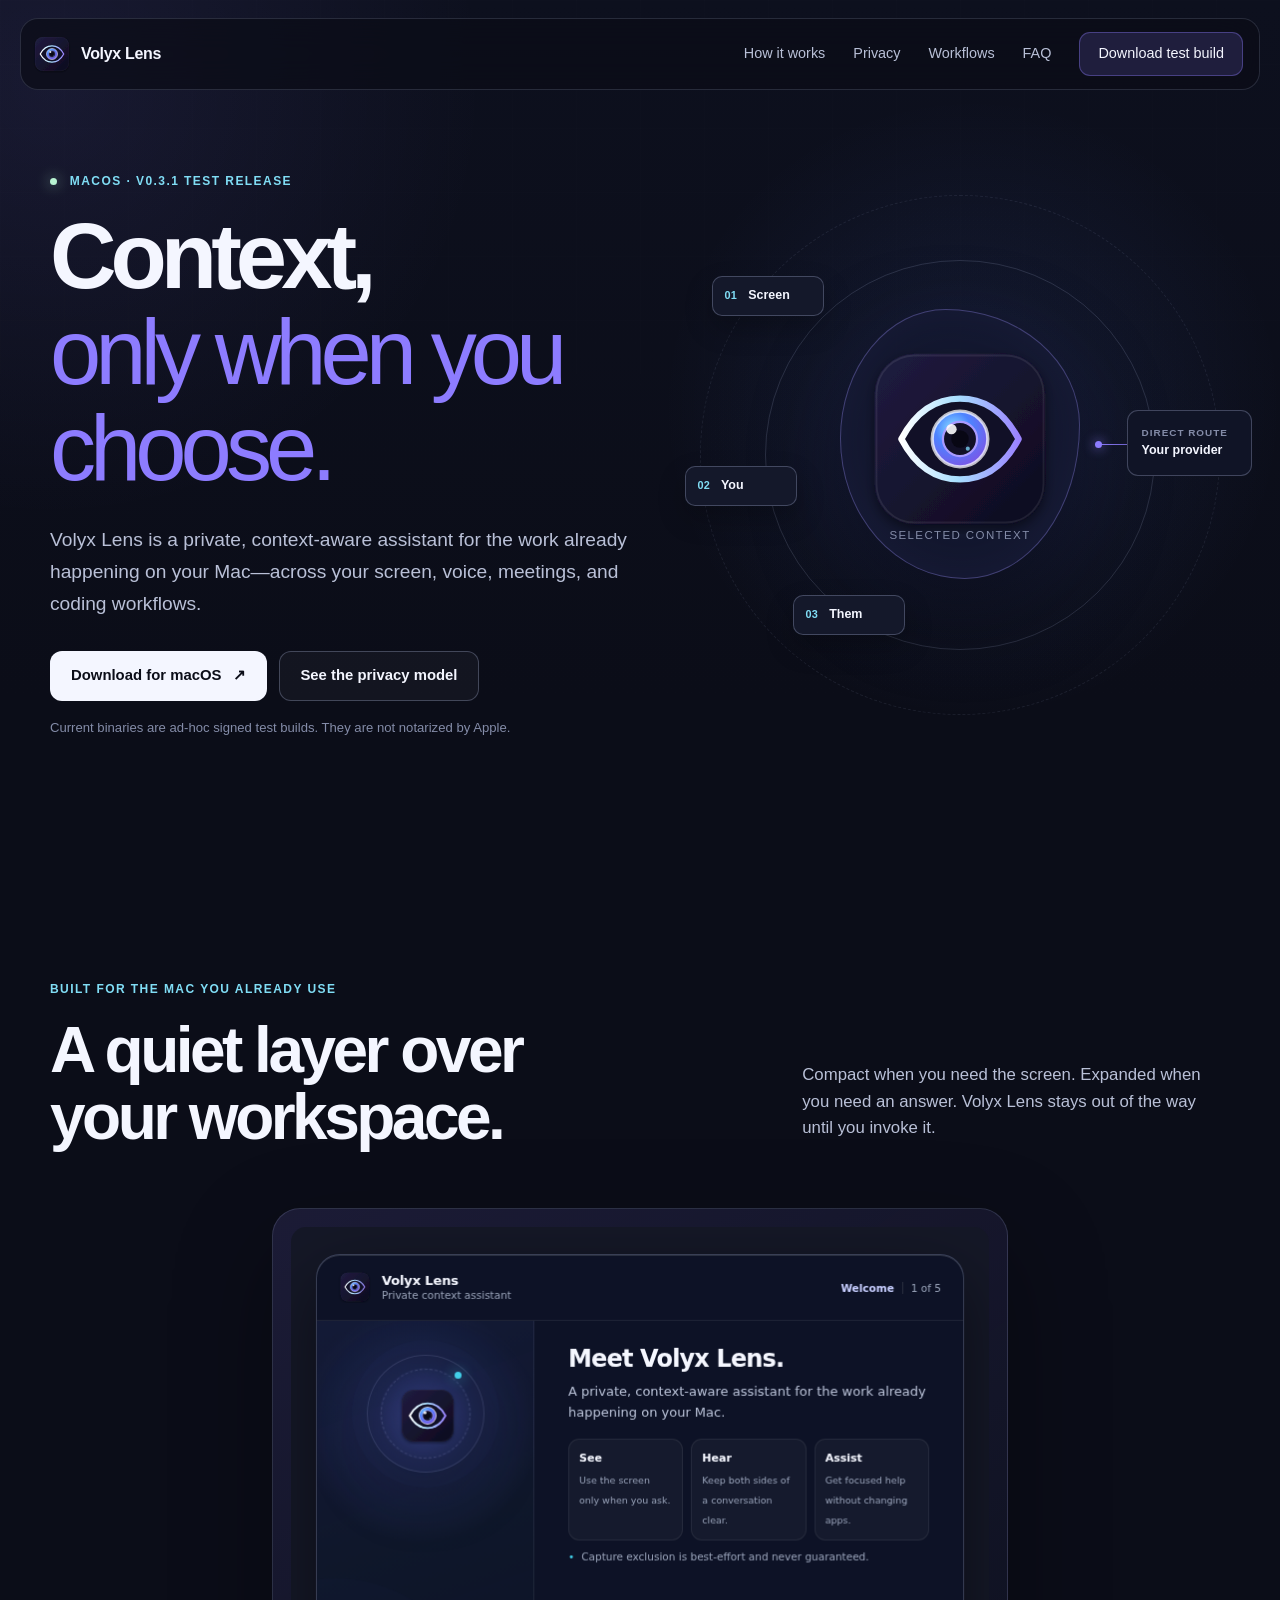
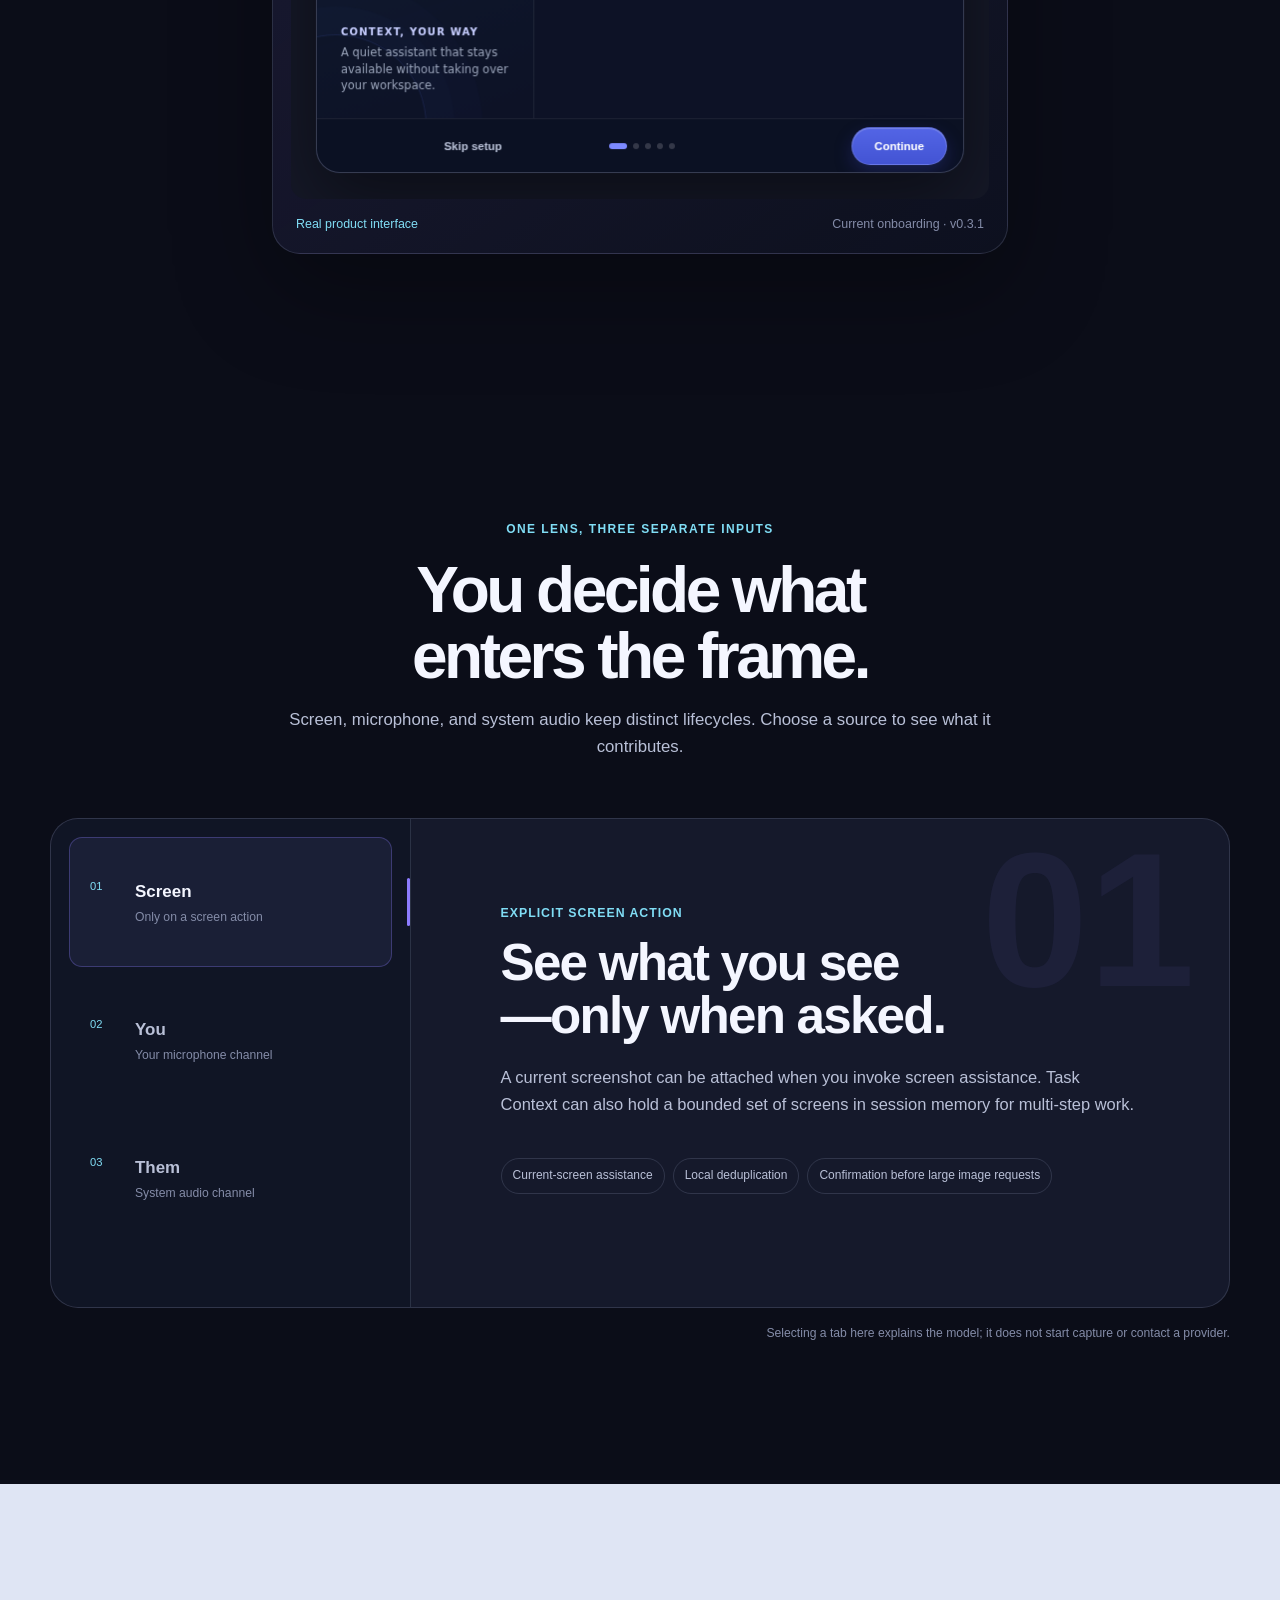
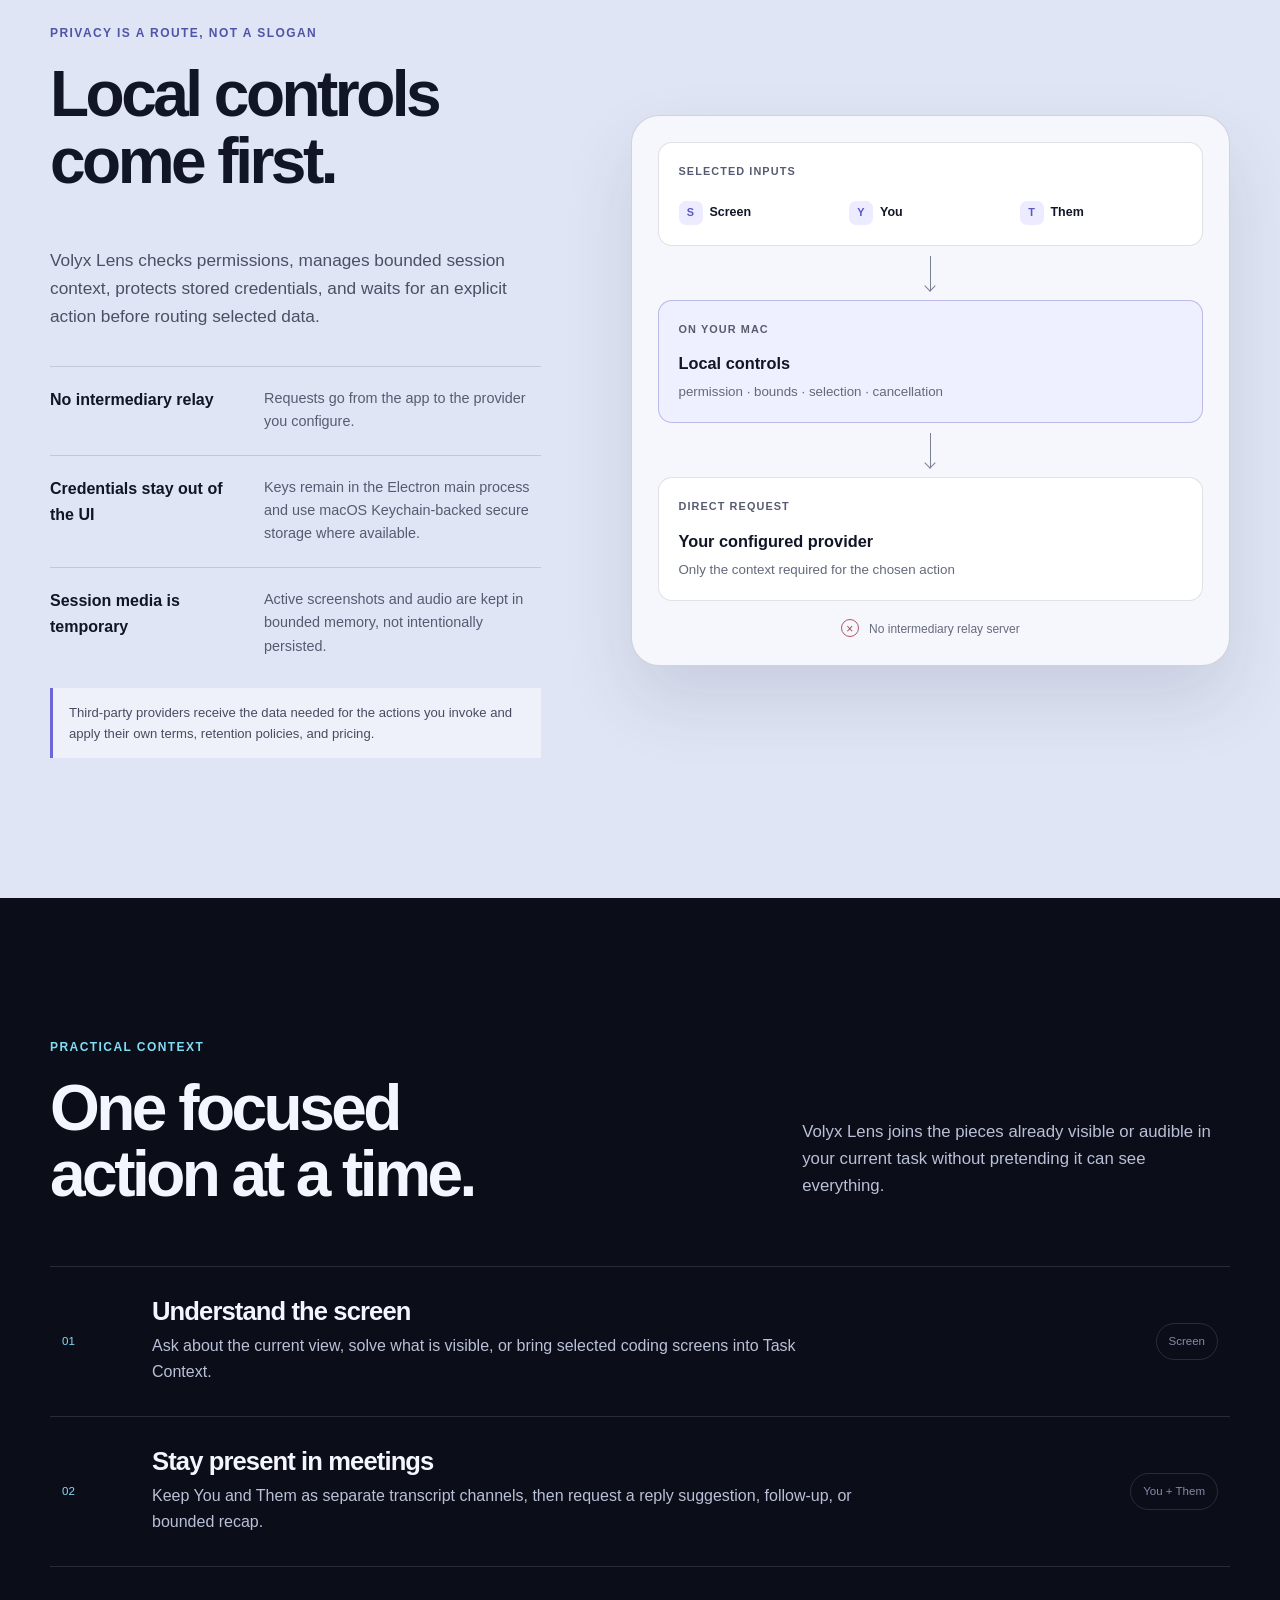
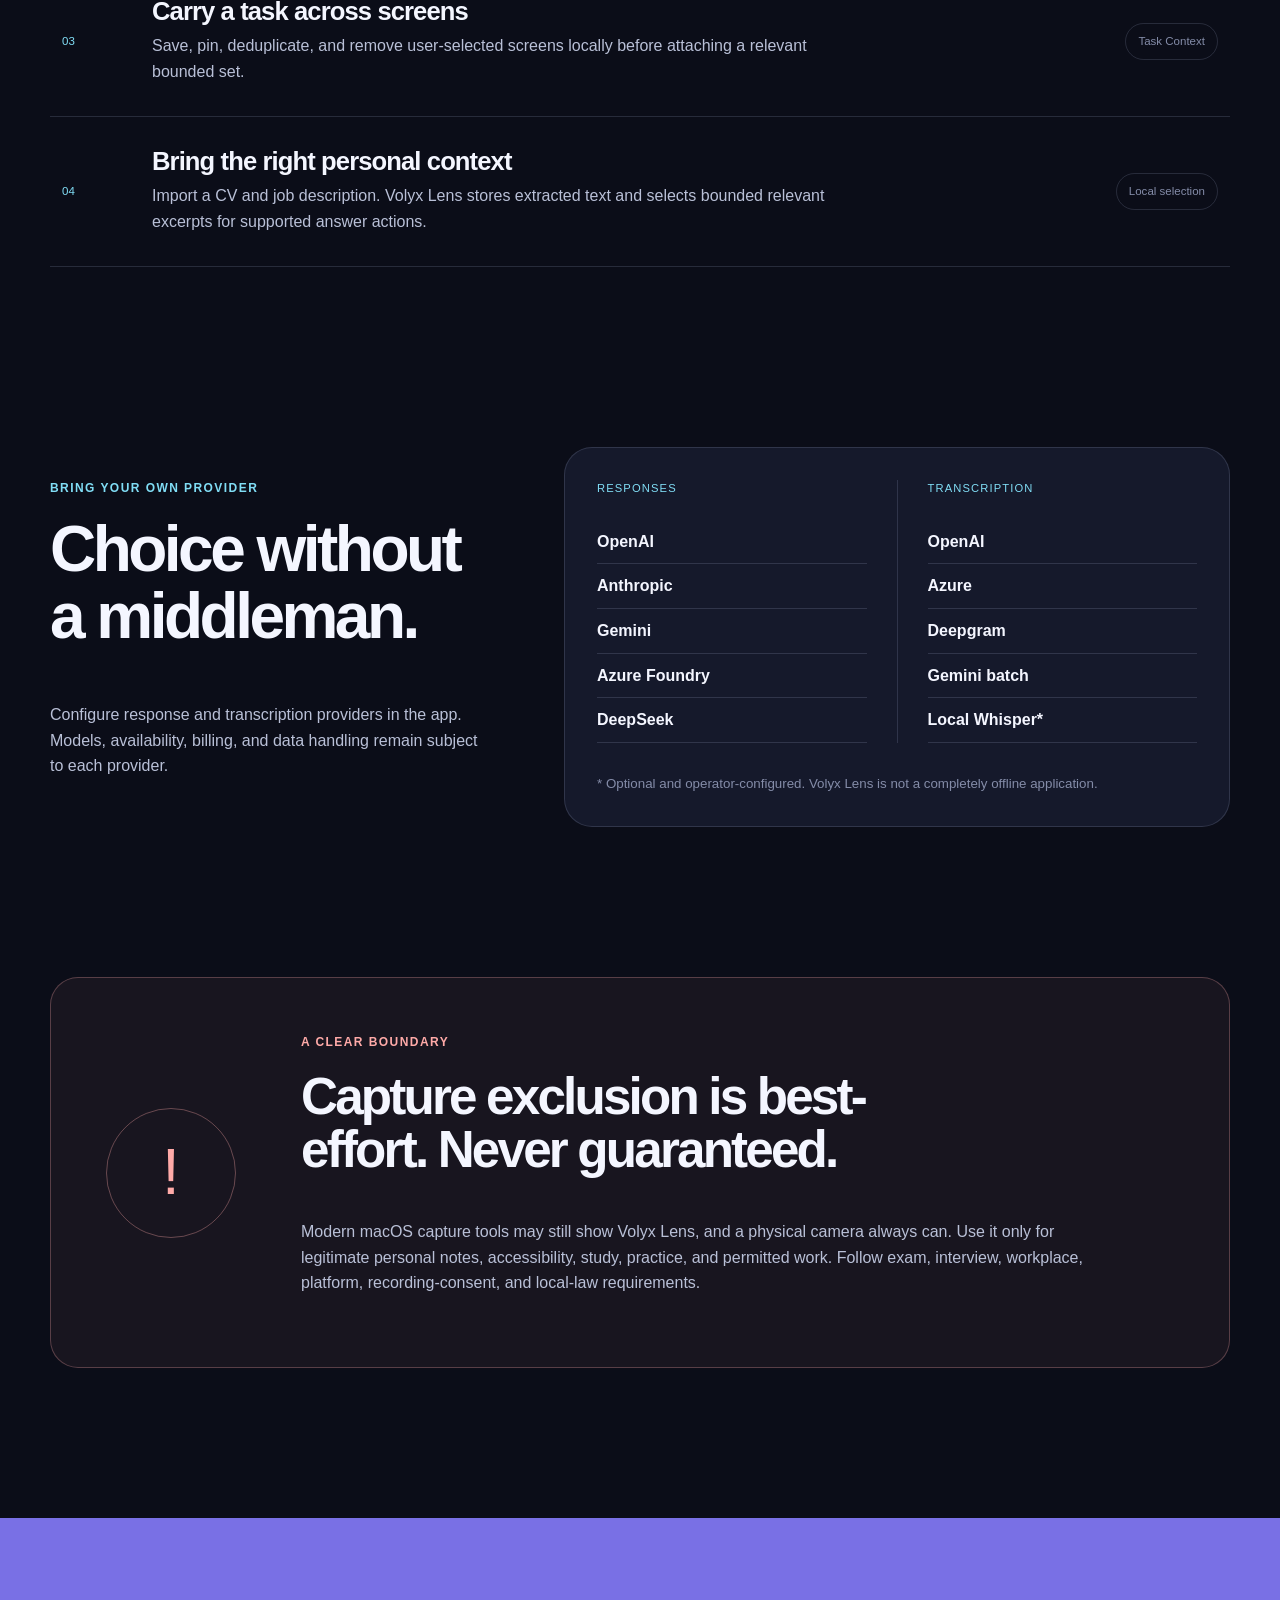
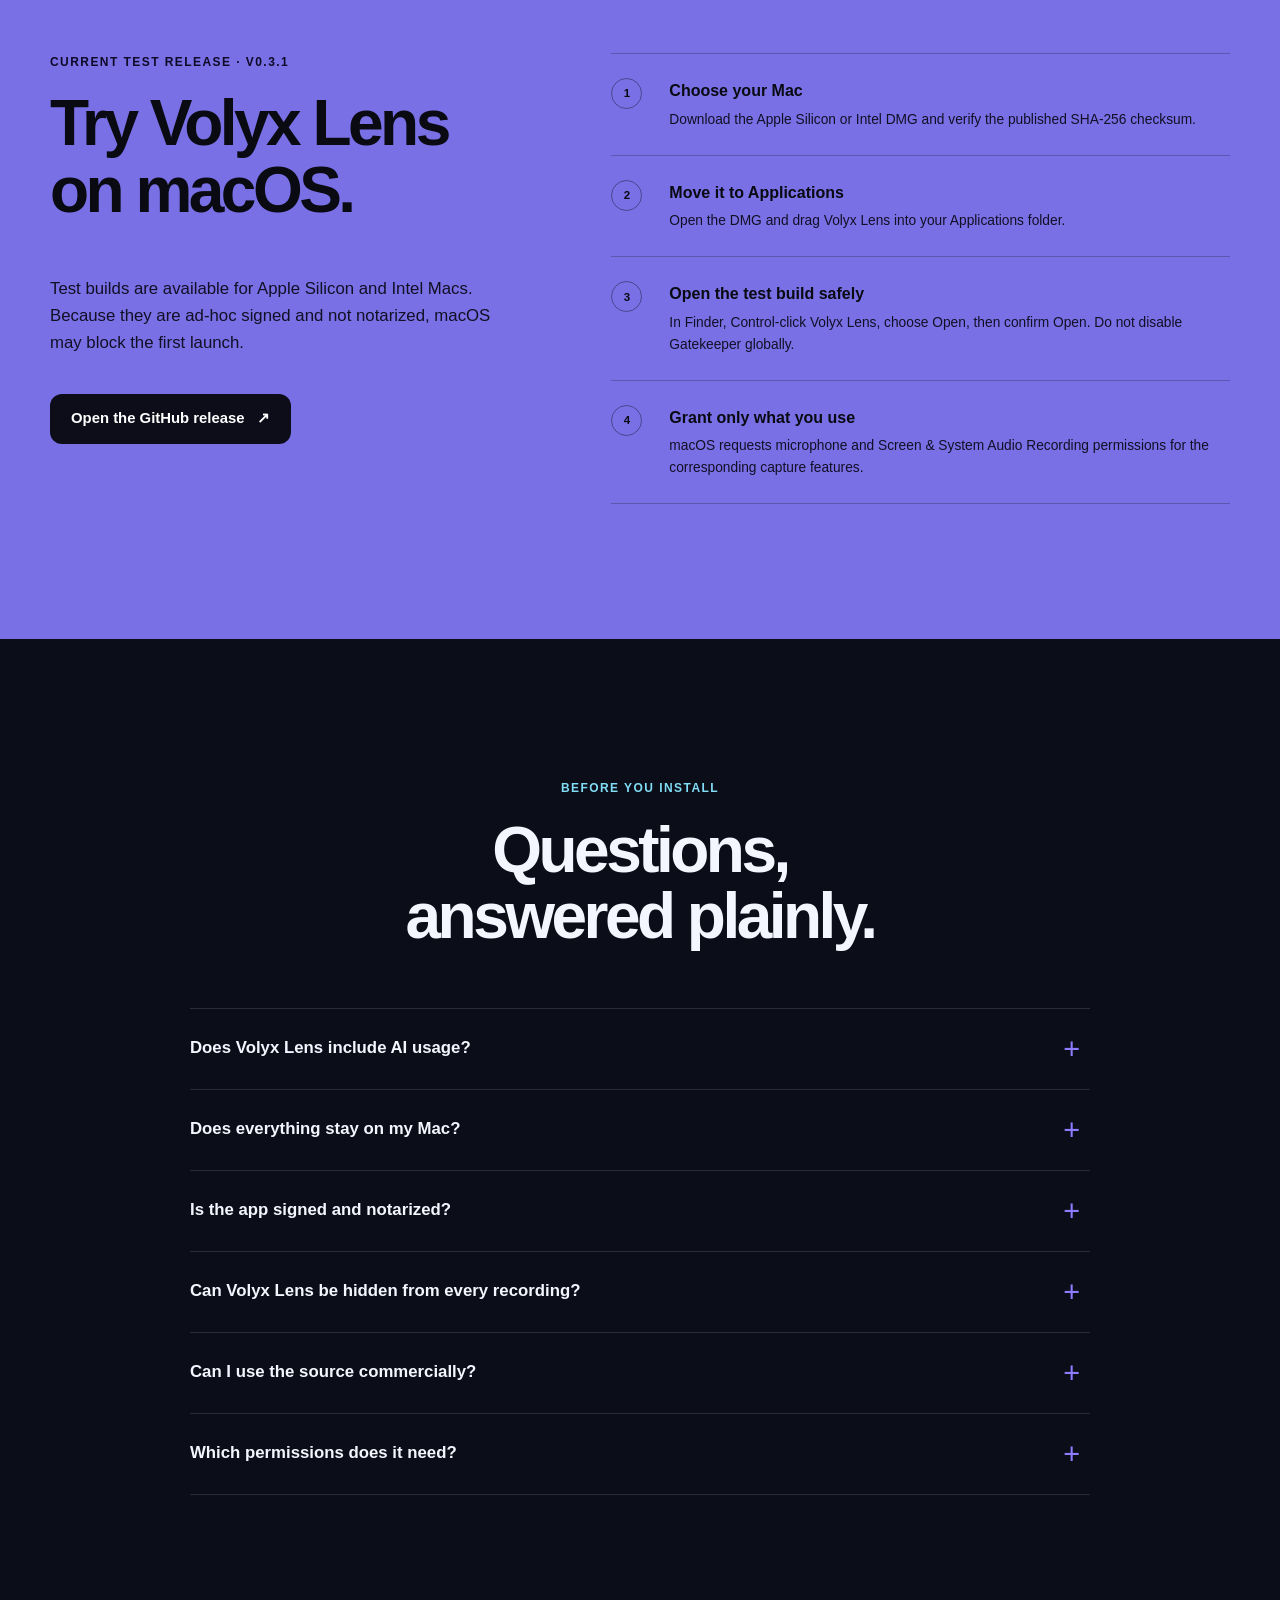
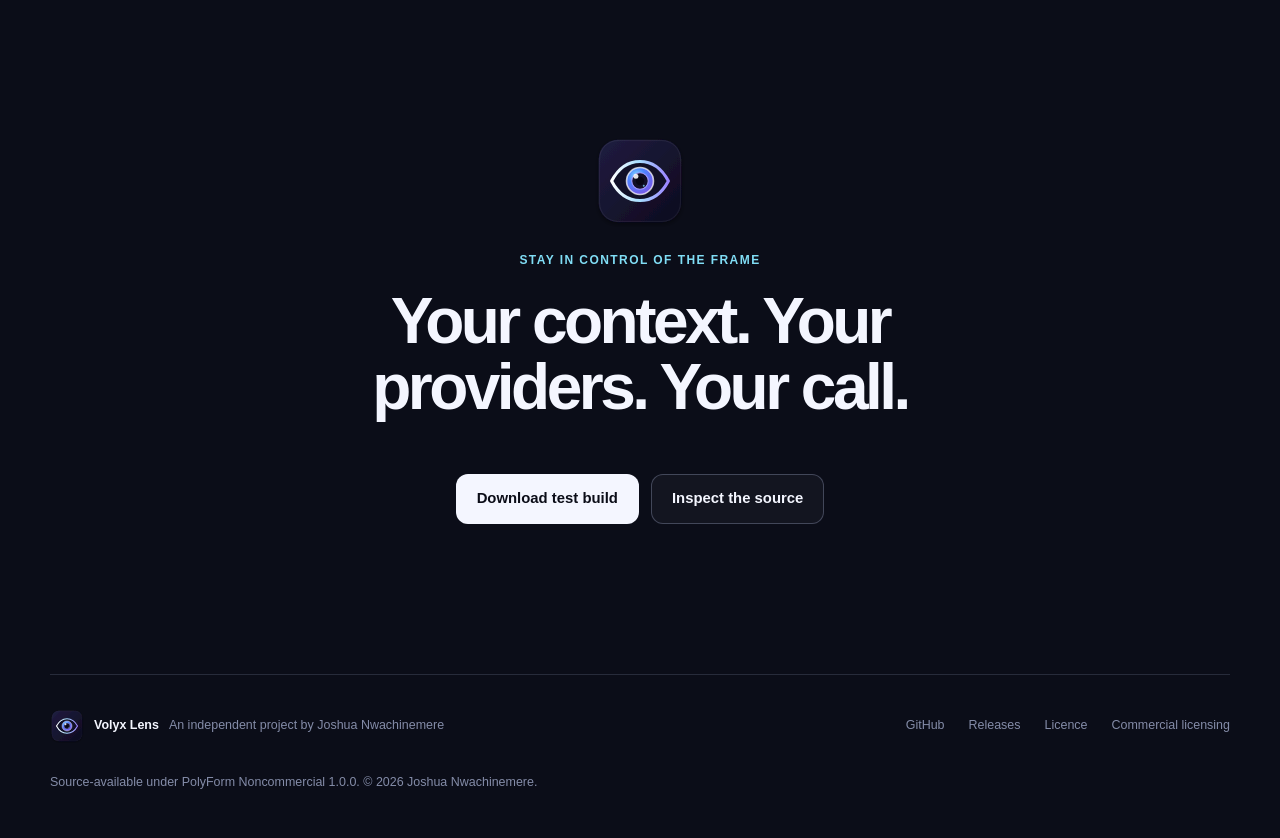
==== commit 6cbaa0a6: "deploy: publish corrected Volyx Lens landing page" ====
--- a/index.html
+++ b/index.html
@@ -4,7 +4,7 @@
   <meta charset="utf-8">
   <meta name="viewport" content="width=device-width, initial-scale=1">
   <meta name="theme-color" content="#0b0d18">
-  <meta http-equiv="Content-Security-Policy" content="default-src 'self'; script-src 'self' 'sha256-dJjTWIkbNH1fXx1x5gp74GF+NckTXe6FGidvX9HND4g='; style-src 'self'; img-src 'self'; font-src 'self'; connect-src 'none'; object-src 'none'; base-uri 'self'; form-action 'none'; upgrade-insecure-requests">
+  <meta http-equiv="Content-Security-Policy" content="default-src 'self'; script-src 'self' 'sha256-HdU7E4MDsd+Ej9w0sSZw1rMqr9RwpKKKNJ1359w9JZE='; style-src 'self'; img-src 'self'; font-src 'self'; connect-src 'none'; object-src 'none'; base-uri 'self'; form-action 'none'; upgrade-insecure-requests">
   <meta name="referrer" content="strict-origin-when-cross-origin">
   <meta name="description" content="Volyx Lens is a private, context-aware macOS assistant for user-selected screen, voice, meeting, and coding context.">
   <meta property="og:title" content="Volyx Lens — context, only when you choose">
@@ -29,7 +29,7 @@
       "downloadUrl": "https://github.com/dk3yyyy/volyx-lens/releases/tag/adhoc-v0.3.1",
       "codeRepository": "https://github.com/dk3yyyy/volyx-lens",
       "license": "https://github.com/dk3yyyy/volyx-lens/blob/main/LICENSE.md",
-      "author": { "@type": "Organization", "name": "VolyxAI" }
+      "author": { "@type": "Person", "name": "Joshua Nwachinemere" }
     }
   </script>
   <script src="site.js" defer></script>
@@ -92,7 +92,7 @@
         <p>Compact when you need the screen. Expanded when you need an answer. Volyx Lens stays out of the way until you invoke it.</p>
       </div>
       <figure class="product-frame">
-        <img src="assets/onboarding-welcome-eye.png" width="1400" height="1146" alt="Volyx Lens onboarding screen introducing separate See, Hear, and Assist capabilities">
+        <img src="assets/onboarding-welcome-eye.png" width="700" height="573" alt="Volyx Lens onboarding screen introducing separate See, Hear, and Assist capabilities">
         <figcaption><span>Real product interface</span><span>Current onboarding · v0.3.1</span></figcaption>
       </figure>
     </section>
@@ -148,7 +148,7 @@
           <h2 id="privacy-title">Local controls come first.</h2>
           <p>Volyx Lens checks permissions, manages bounded session context, protects stored credentials, and waits for an explicit action before routing selected data.</p>
           <div class="privacy-points">
-            <div><strong>No VolyxAI intermediary</strong><span>Requests go from the app to the provider you configure.</span></div>
+            <div><strong>No intermediary relay</strong><span>Requests go from the app to the provider you configure.</span></div>
             <div><strong>Credentials stay out of the UI</strong><span>Keys remain in the Electron main process and use macOS Keychain-backed secure storage where available.</span></div>
             <div><strong>Session media is temporary</strong><span>Active screenshots and audio are kept in bounded memory, not intentionally persisted.</span></div>
           </div>
@@ -172,7 +172,7 @@
             <strong>Your configured provider</strong>
             <small>Only the context required for the chosen action</small>
           </div>
-          <div class="no-server"><span aria-hidden="true">×</span> No VolyxAI relay server</div>
+          <div class="no-server"><span aria-hidden="true">×</span> No intermediary relay server</div>
         </div>
       </div>
     </section>
@@ -253,7 +253,7 @@
         <details><summary>Does everything stay on my Mac?</summary><p>No. Local controls and selection happen on your Mac, but third-party providers receive the context required for actions you invoke. Optional local Whisper can handle supported transcription paths when separately installed and configured.</p></details>
         <details><summary>Is the app signed and notarized?</summary><p>The current public binaries are ad-hoc signed test builds, not Apple Developer ID-signed or notarized production releases. They cannot use the trusted automatic-update path.</p></details>
         <details><summary>Can Volyx Lens be hidden from every recording?</summary><p>No. Capture exclusion is best-effort. It may not work with every macOS version, capture path, or physical camera.</p></details>
-        <details><summary>Can I use the source commercially?</summary><p>Not under the PolyForm Noncommercial 1.0.0 licence. Commercial use, resale, paid redistribution, or use in a commercial product or service requires a separate licence from VolyxAI.</p></details>
+        <details><summary>Can I use the source commercially?</summary><p>Not under the PolyForm Noncommercial 1.0.0 licence. Commercial use, resale, paid redistribution, or use in a commercial product or service requires a separate licence from the copyright holder.</p></details>
         <details><summary>Which permissions does it need?</summary><p>Microphone permission is used for your voice channel. Screen &amp; System Audio Recording permission is used for screenshots and meeting audio. Volyx Lens does not request camera access.</p></details>
       </div>
     </section>
@@ -270,7 +270,7 @@
   </main>
 
   <footer class="site-footer section-shell">
-    <div class="footer-brand"><img src="assets/volyx-lens-logo.svg" width="34" height="34" alt=""><strong>Volyx Lens</strong><span>A VolyxAI project</span></div>
+    <div class="footer-brand"><img src="assets/volyx-lens-logo.svg" width="34" height="34" alt=""><strong>Volyx Lens</strong><span>An independent project by Joshua Nwachinemere</span></div>
     <div class="footer-links">
       <a href="https://github.com/dk3yyyy/volyx-lens">GitHub</a>
       <a href="https://github.com/dk3yyyy/volyx-lens/releases">Releases</a>
--- a/styles.css
+++ b/styles.css
@@ -254,8 +254,8 @@
 .centered-heading { max-width: 760px; margin-inline: auto; text-align: center; }
 .centered-heading > p:last-child { color: var(--ink-soft); font-size: 1.05rem; }
 .proof { padding-block: 130px; }
-.product-frame { margin: 0; padding: 18px; border: 1px solid var(--line); border-radius: var(--radius-lg); background: linear-gradient(145deg, rgba(141,124,255,.13), rgba(91,133,255,.03)); box-shadow: 0 36px 100px rgba(0,0,0,.32); }
-.product-frame img { width: 100%; border-radius: 15px; background: #101426; }
+.product-frame { width: min(100%, 736px); margin-inline: auto; padding: 18px; border: 1px solid var(--line); border-radius: var(--radius-lg); background: linear-gradient(145deg, rgba(141,124,255,.13), rgba(91,133,255,.03)); box-shadow: 0 36px 100px rgba(0,0,0,.32); }
+.product-frame img { display: block; width: 100%; height: auto; border-radius: 15px; background: #101426; }
 .product-frame figcaption { display: flex; justify-content: space-between; gap: 20px; padding: 16px 5px 0; color: var(--ink-faint); font-size: .78rem; }
 .product-frame figcaption span:first-child { color: var(--cyan); }
 
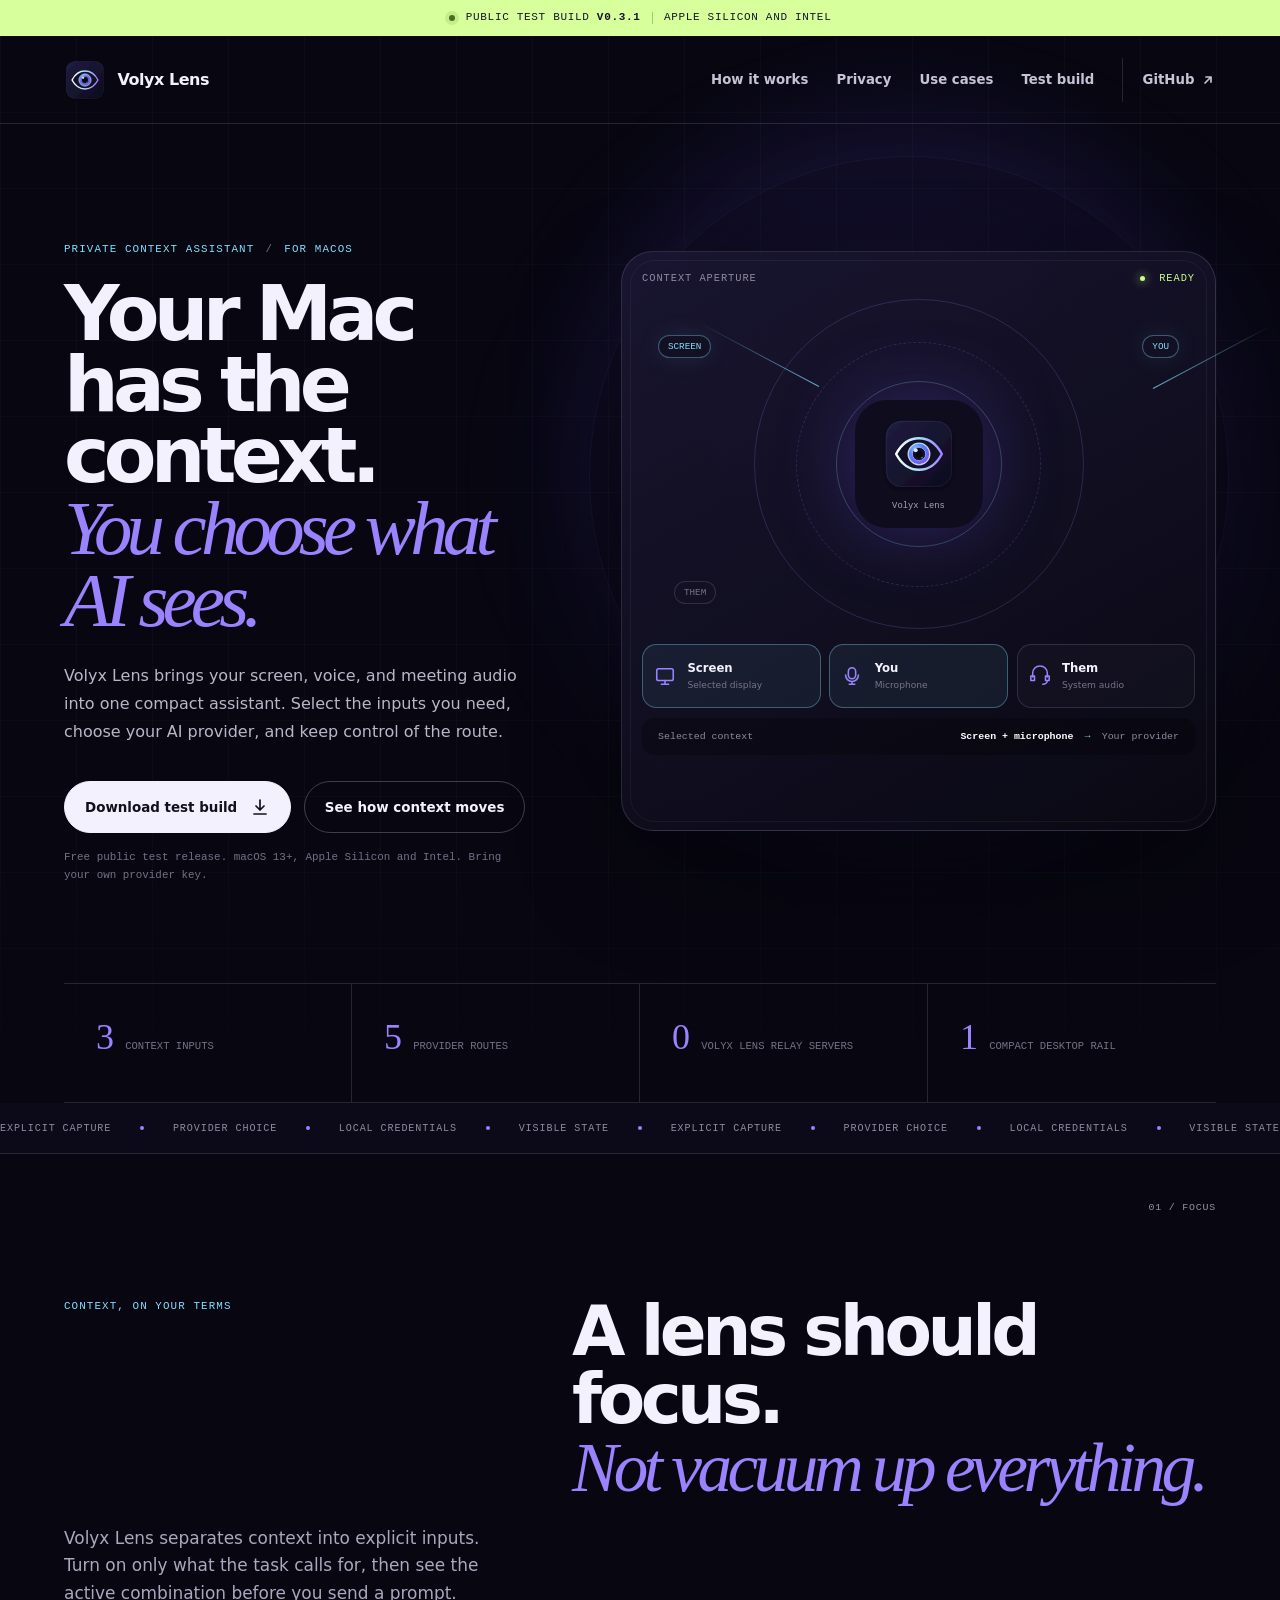
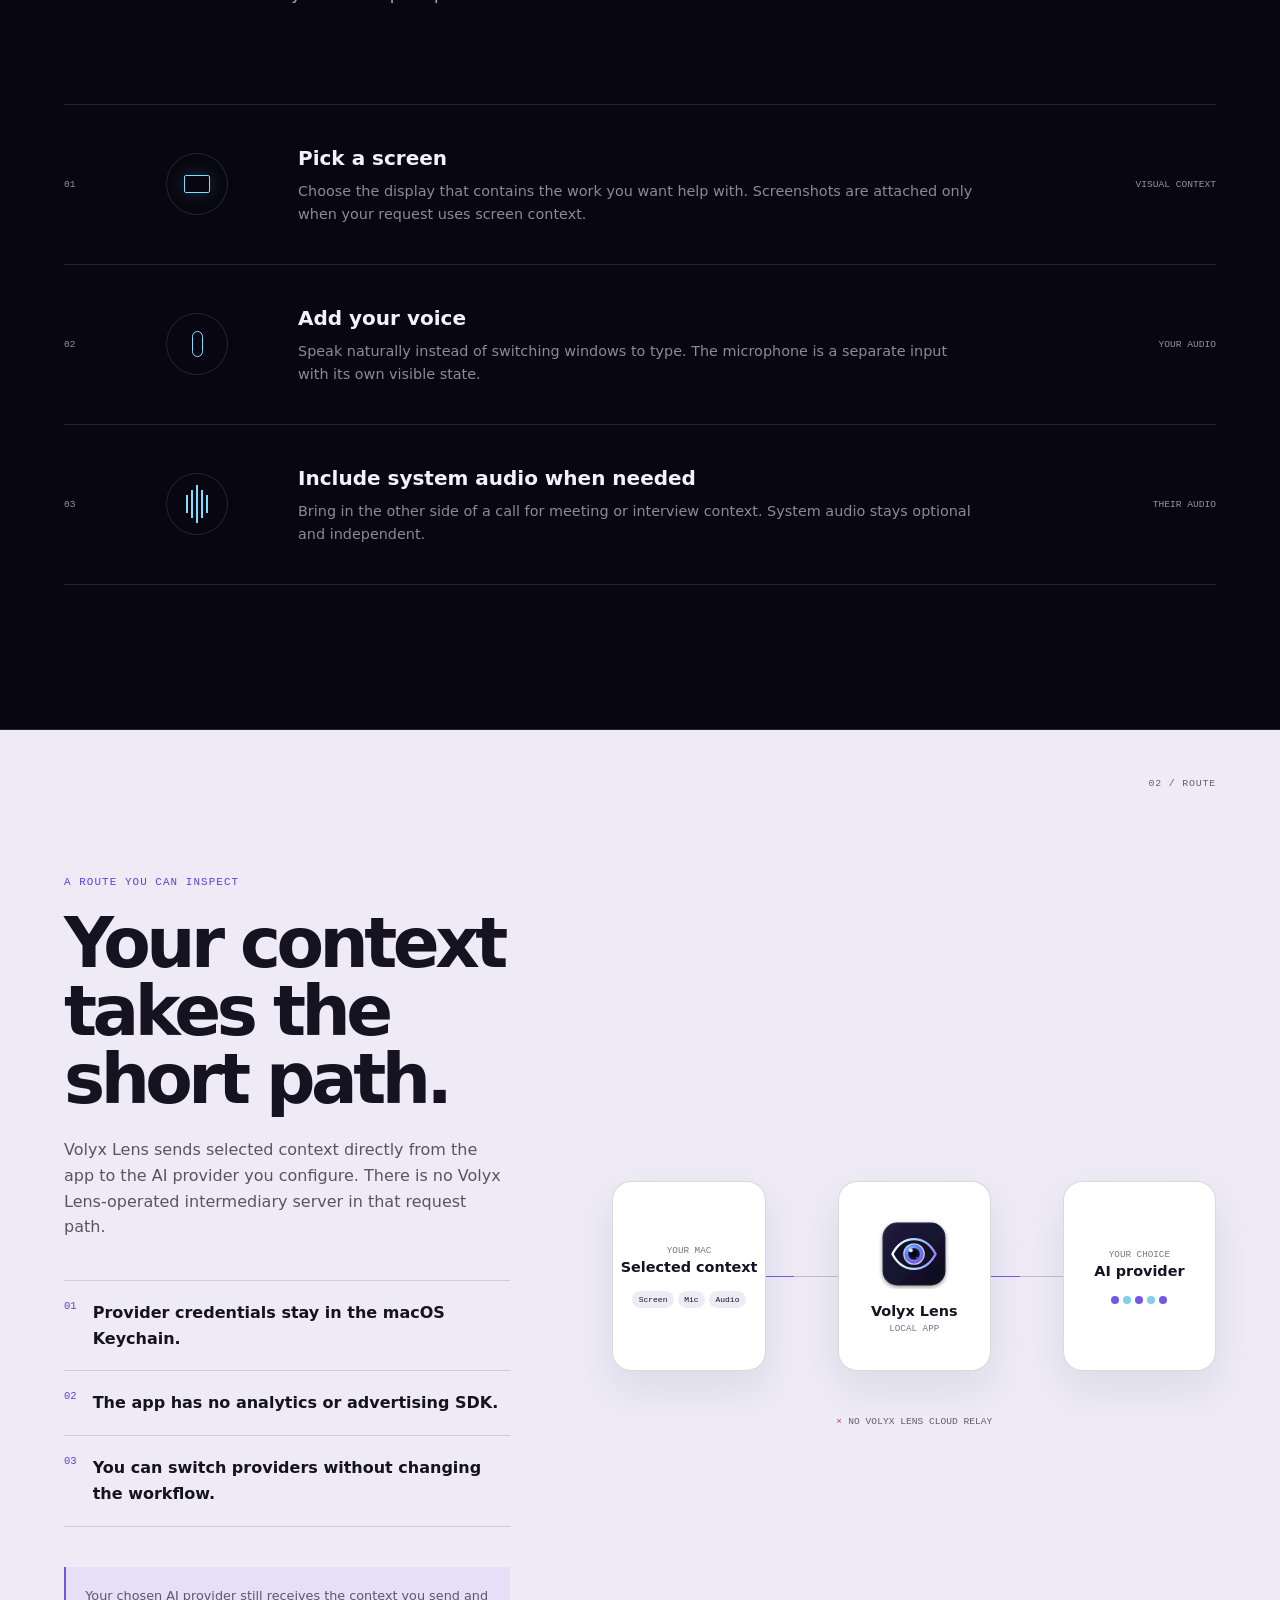
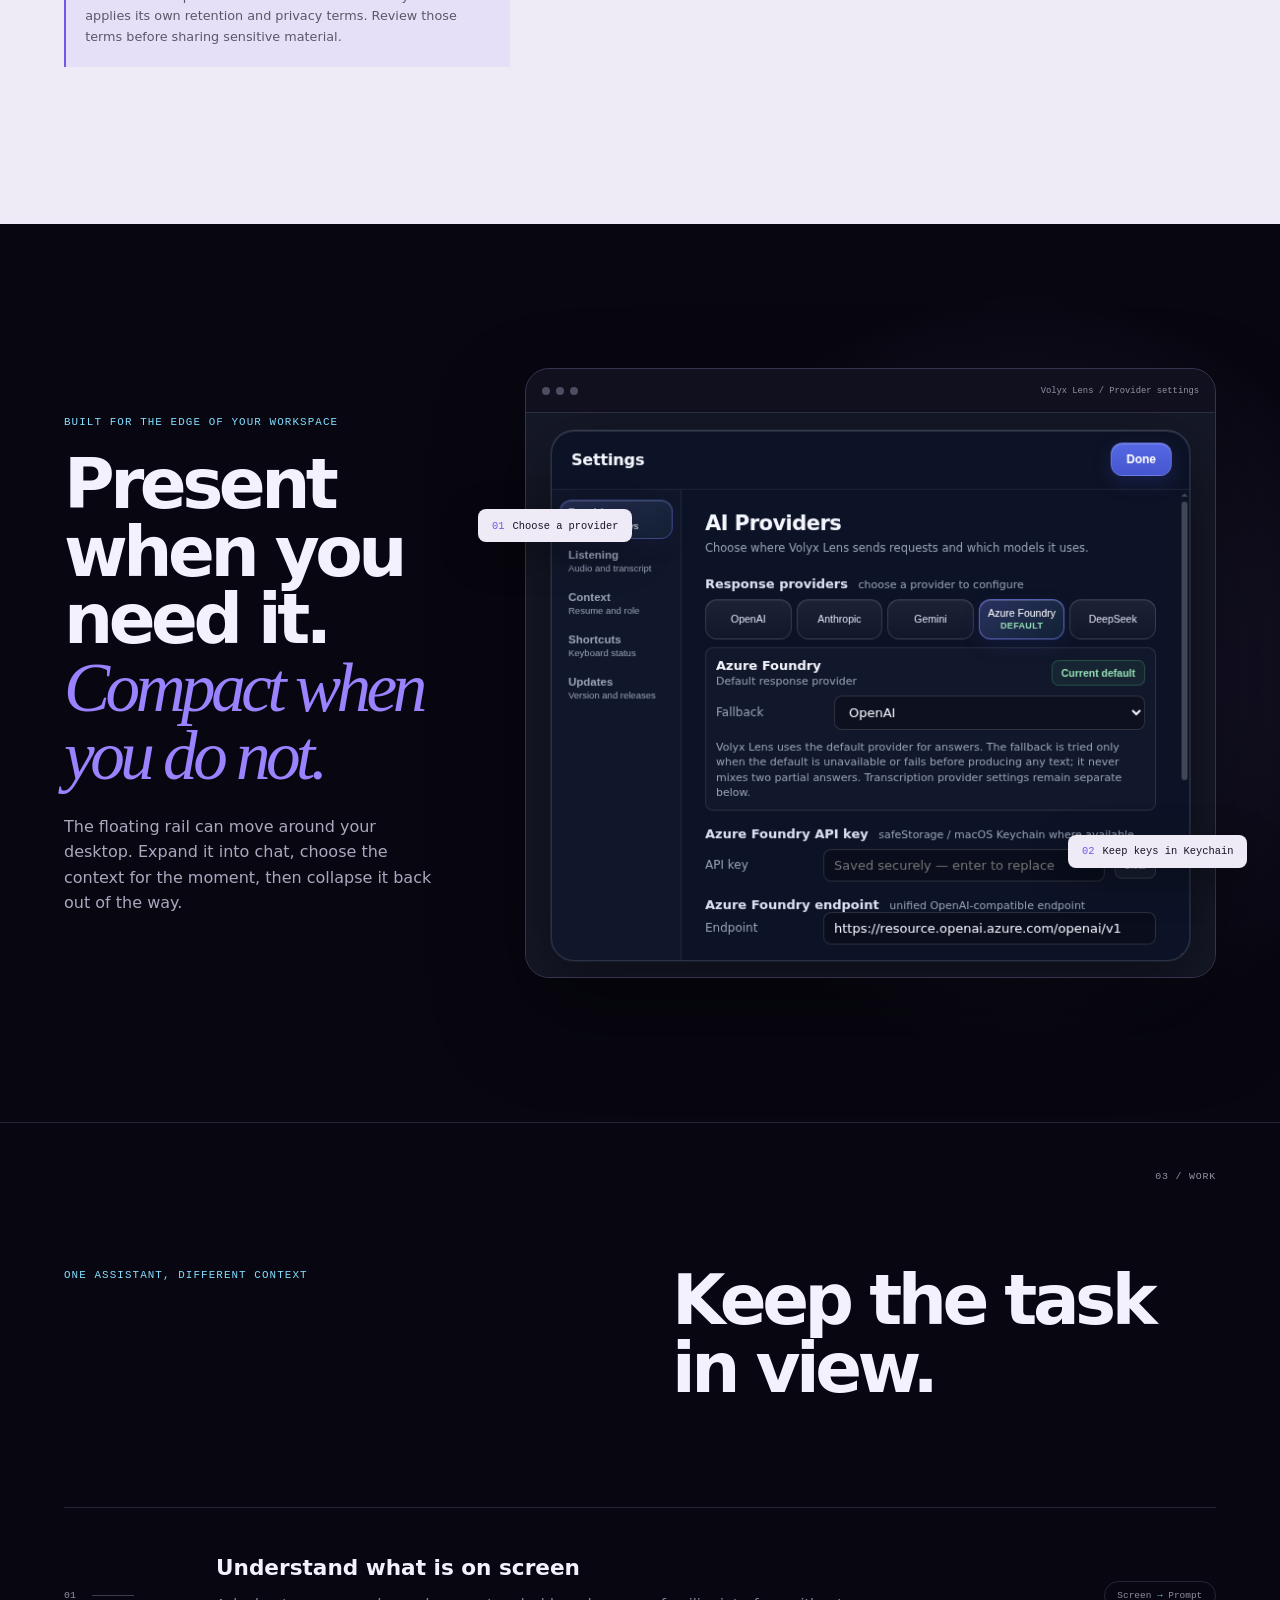
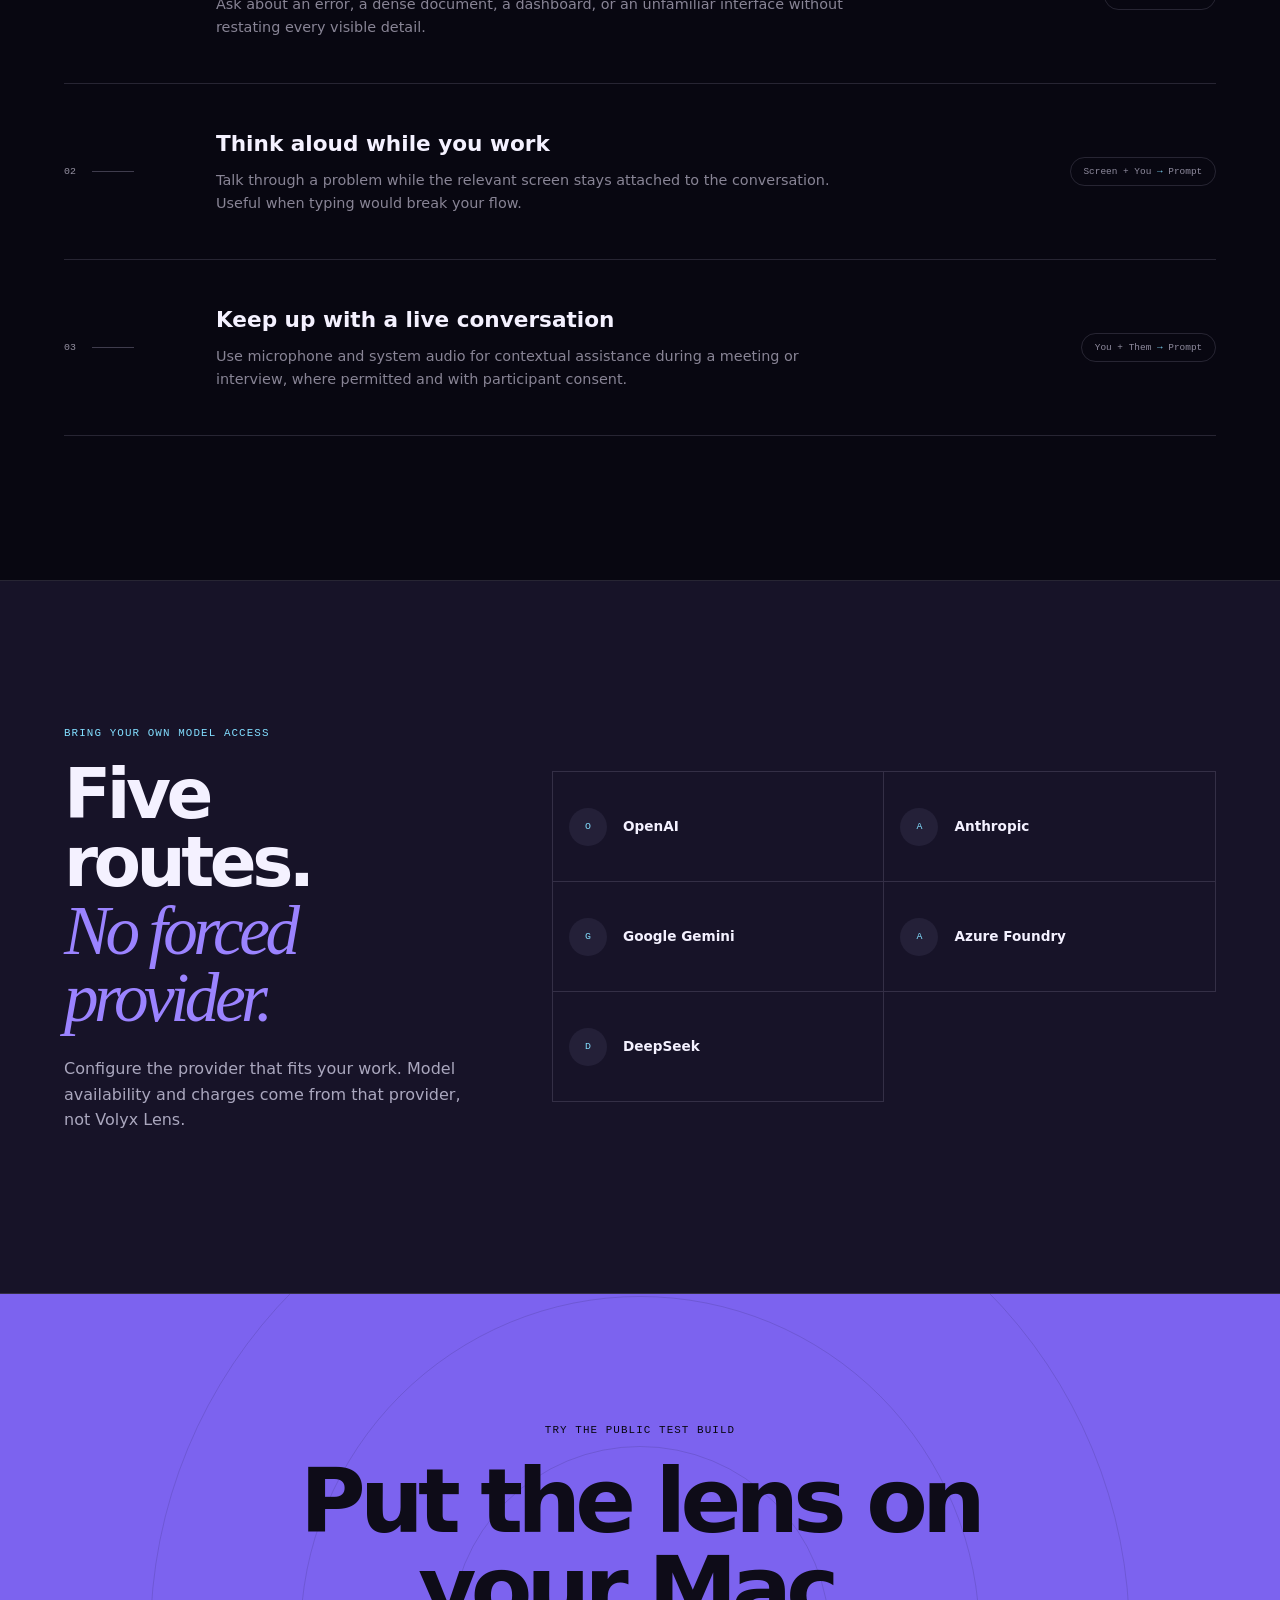
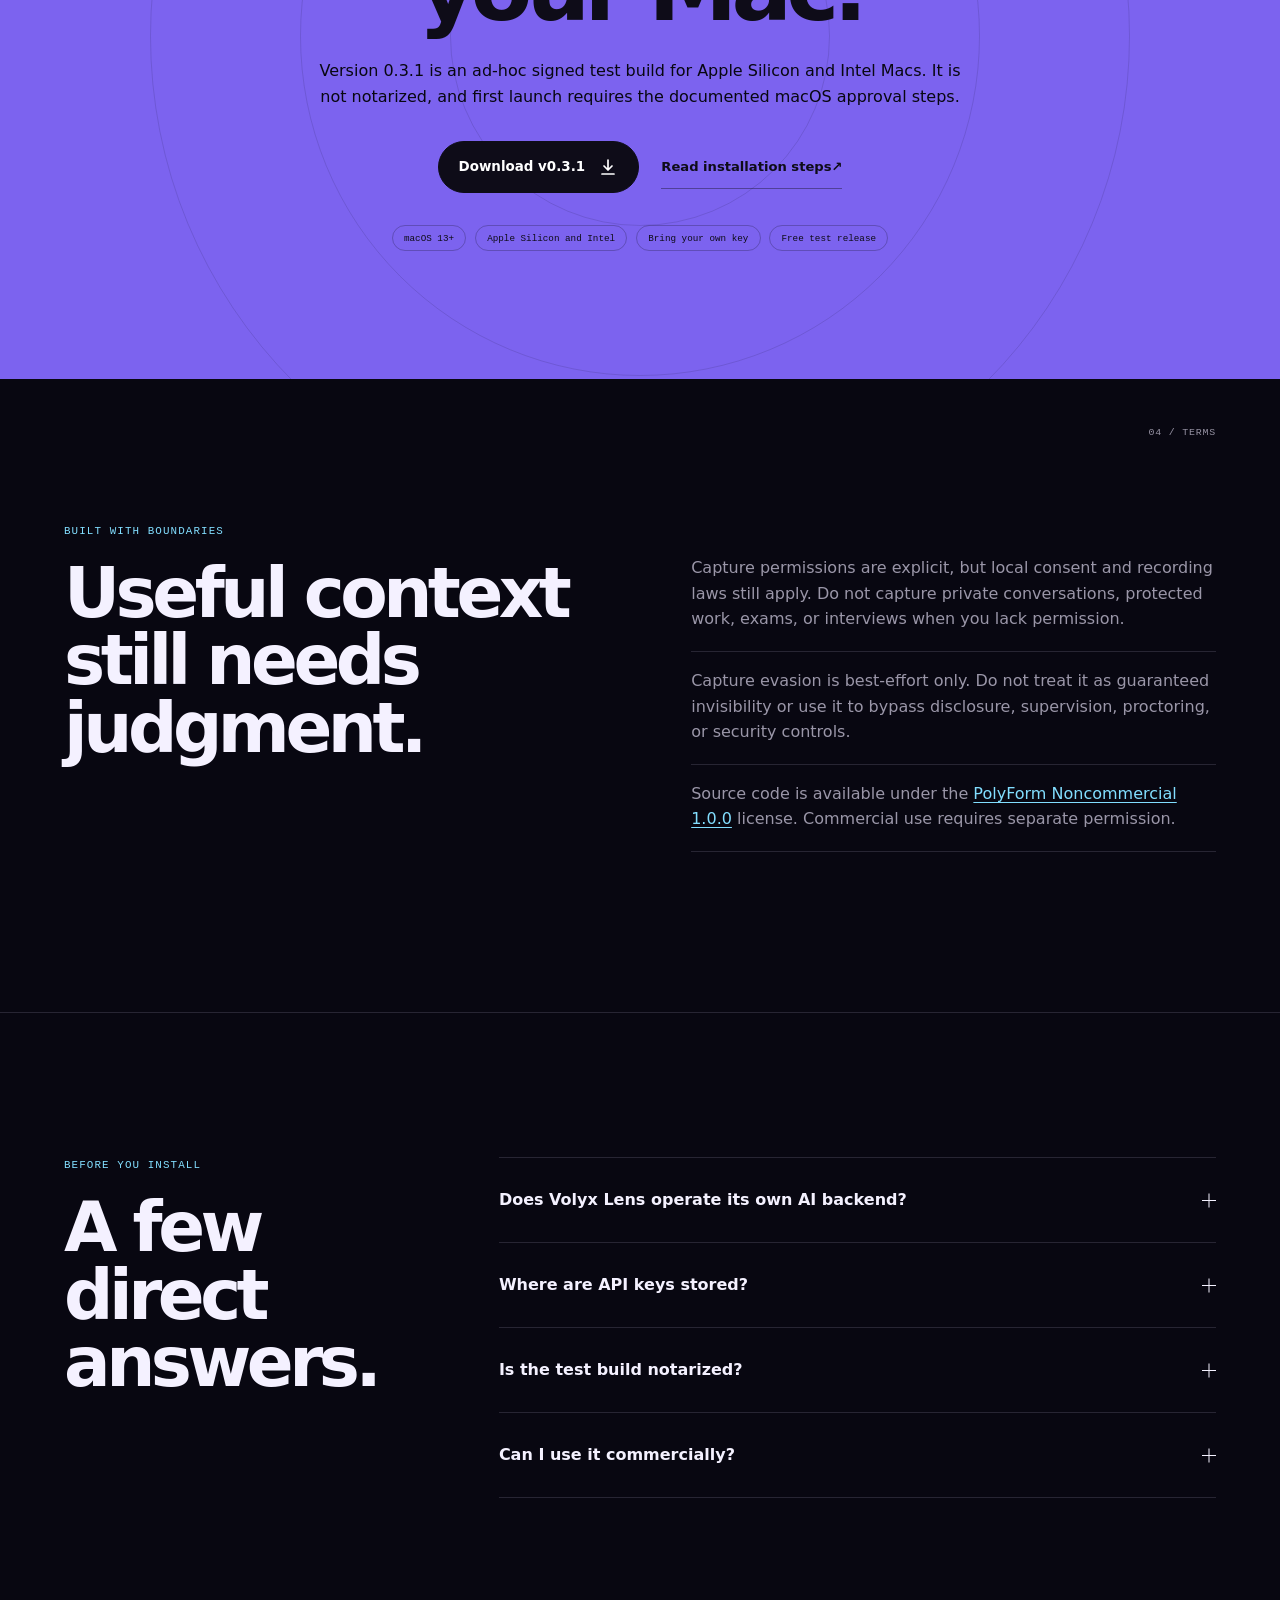
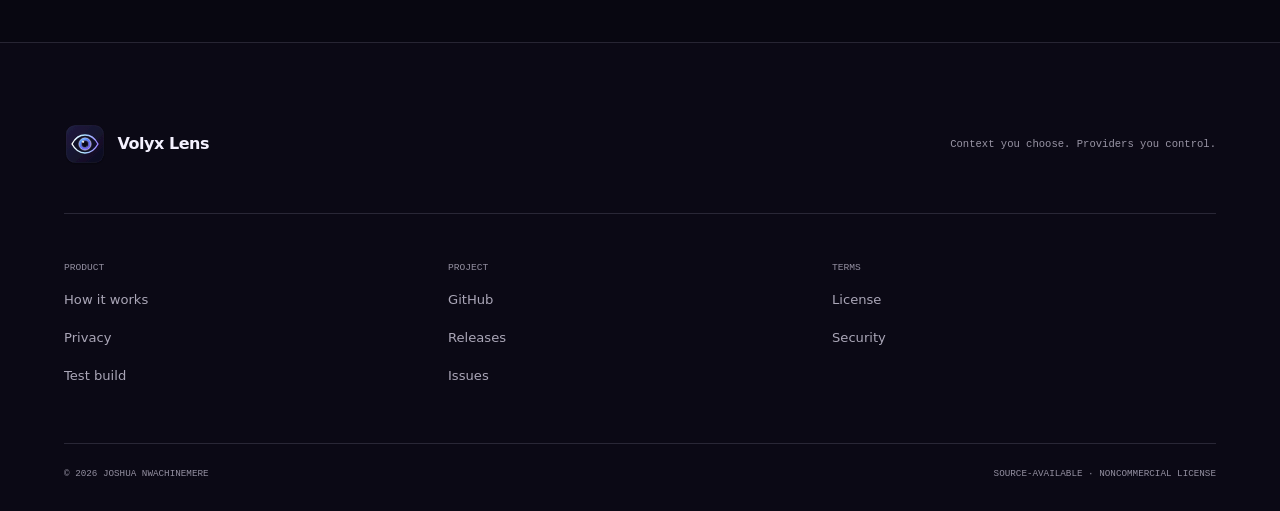
==== commit 6e10a4cf: "deploy: publish redesigned Volyx Lens landing page" ====
--- a/index.html
+++ b/index.html
@@ -3,281 +3,359 @@
 <head>
   <meta charset="utf-8">
   <meta name="viewport" content="width=device-width, initial-scale=1">
-  <meta name="theme-color" content="#0b0d18">
-  <meta http-equiv="Content-Security-Policy" content="default-src 'self'; script-src 'self' 'sha256-HdU7E4MDsd+Ej9w0sSZw1rMqr9RwpKKKNJ1359w9JZE='; style-src 'self'; img-src 'self'; font-src 'self'; connect-src 'none'; object-src 'none'; base-uri 'self'; form-action 'none'; upgrade-insecure-requests">
-  <meta name="referrer" content="strict-origin-when-cross-origin">
-  <meta name="description" content="Volyx Lens is a private, context-aware macOS assistant for user-selected screen, voice, meeting, and coding context.">
-  <meta property="og:title" content="Volyx Lens — context, only when you choose">
-  <meta property="og:description" content="A privacy-oriented macOS assistant that routes user-selected context directly to the AI providers you configure.">
+  <meta name="theme-color" content="#0d0b1e">
+  <meta name="color-scheme" content="dark">
+  <meta name="description" content="Volyx Lens is a privacy-oriented macOS assistant that lets you choose the screen, microphone, and system-audio context sent to your own AI provider.">
   <meta property="og:type" content="website">
-  <meta property="og:image" content="assets/onboarding-welcome-eye.png">
+  <meta property="og:title" content="Volyx Lens — Choose what your AI sees">
+  <meta property="og:description" content="A private assistant for your Mac. You choose the context and the provider.">
+  <meta property="og:image" content="assets/volyx-lens-onboarding.png">
   <meta name="twitter:card" content="summary_large_image">
-  <meta name="twitter:title" content="Volyx Lens — context, only when you choose">
-  <meta name="twitter:description" content="A private, context-aware macOS assistant for your screen, voice, meetings, and coding workflows.">
+  <title>Volyx Lens — Choose what your AI sees</title>
   <link rel="icon" href="assets/volyx-lens-logo.svg" type="image/svg+xml">
   <link rel="stylesheet" href="styles.css">
-  <title>Volyx Lens — Context, only when you choose</title>
+  <script src="script.js" defer></script>
   <script type="application/ld+json">
-    {
-      "@context": "https://schema.org",
-      "@type": "SoftwareApplication",
-      "name": "Volyx Lens",
-      "applicationCategory": "ProductivityApplication",
-      "operatingSystem": "macOS",
-      "softwareVersion": "0.3.1",
-      "description": "A private, context-aware macOS assistant for user-selected screen, voice, meeting, and coding context.",
-      "downloadUrl": "https://github.com/dk3yyyy/volyx-lens/releases/tag/adhoc-v0.3.1",
-      "codeRepository": "https://github.com/dk3yyyy/volyx-lens",
-      "license": "https://github.com/dk3yyyy/volyx-lens/blob/main/LICENSE.md",
-      "author": { "@type": "Person", "name": "Joshua Nwachinemere" }
-    }
+  {
+    "@context": "https://schema.org",
+    "@type": "SoftwareApplication",
+    "name": "Volyx Lens",
+    "applicationCategory": "UtilitiesApplication",
+    "operatingSystem": "macOS 13 or later on Apple Silicon and Intel",
+    "softwareVersion": "0.3.1",
+    "license": "https://polyformproject.org/licenses/noncommercial/1.0.0/",
+    "url": "https://github.com/dk3yyyy/volyx-lens",
+    "downloadUrl": "https://github.com/dk3yyyy/volyx-lens/releases/tag/adhoc-v0.3.1",
+    "description": "A privacy-oriented macOS context assistant that sends user-selected screen, microphone, and system-audio context directly to a configured AI provider."
+  }
   </script>
-  <script src="site.js" defer></script>
 </head>
 <body>
   <a class="skip-link" href="#main">Skip to content</a>
 
+  <div class="release-ribbon" role="status">
+    <span class="release-dot" aria-hidden="true"></span>
+    <span>Public test build <strong>v0.3.1</strong></span>
+    <span class="release-divider" aria-hidden="true"></span>
+    <span>Apple Silicon and Intel</span>
+  </div>
+
   <header class="site-header" data-header>
     <a class="brand" href="#top" aria-label="Volyx Lens home">
-      <img src="assets/volyx-lens-logo.svg" width="38" height="38" alt="">
+      <img src="assets/volyx-lens-logo.svg" width="42" height="42" alt="">
       <span>Volyx Lens</span>
     </a>
-    <button class="menu-button" type="button" aria-expanded="false" aria-controls="site-nav" data-menu-button>
-      <span class="sr-only">Open navigation</span>
-      <span aria-hidden="true"></span><span aria-hidden="true"></span>
+
+    <button class="nav-toggle" type="button" aria-controls="site-nav" aria-expanded="false" aria-label="Open navigation">
+      <span></span><span></span>
     </button>
-    <nav class="site-nav" id="site-nav" aria-label="Primary" data-menu>
+
+    <nav class="site-nav" id="site-nav" aria-label="Main navigation">
       <a href="#how-it-works">How it works</a>
       <a href="#privacy">Privacy</a>
-      <a href="#workflows">Workflows</a>
-      <a href="#faq">FAQ</a>
-      <a class="nav-cta" href="https://github.com/dk3yyyy/volyx-lens/releases/tag/adhoc-v0.3.1">Download test build</a>
+      <a href="#use-cases">Use cases</a>
+      <a href="#release">Test build</a>
+      <a class="nav-github" href="https://github.com/dk3yyyy/volyx-lens" target="_blank" rel="noreferrer">
+        GitHub
+        <svg viewBox="0 0 16 16" aria-hidden="true"><path d="M5 11 11 5M6 5h5v5"/></svg>
+      </a>
     </nav>
   </header>
 
   <main id="main">
     <section class="hero" id="top" aria-labelledby="hero-title">
+      <div class="hero-glow" aria-hidden="true"></div>
       <div class="hero-copy">
-        <p class="eyebrow"><span class="status-dot" aria-hidden="true"></span> macOS · v0.3.1 test release</p>
-        <h1 id="hero-title">Context,<br><em>only when you choose.</em></h1>
-        <p class="hero-lede">Volyx Lens is a private, context-aware assistant for the work already happening on your Mac—across your screen, voice, meetings, and coding workflows.</p>
+        <p class="eyebrow"><span>Private context assistant</span><span>for macOS</span></p>
+        <h1 id="hero-title">Your Mac has the context.<br><em>You choose what AI sees.</em></h1>
+        <p class="hero-lede">Volyx Lens brings your screen, voice, and meeting audio into one compact assistant. Select the inputs you need, choose your AI provider, and keep control of the route.</p>
         <div class="hero-actions">
-          <a class="button button-primary" href="https://github.com/dk3yyyy/volyx-lens/releases/tag/adhoc-v0.3.1">Download for macOS <span aria-hidden="true">↗</span></a>
-          <a class="button button-secondary" href="#privacy">See the privacy model</a>
-        </div>
-        <p class="release-note">Current binaries are ad-hoc signed test builds. They are not notarized by Apple.</p>
-      </div>
-
-      <div class="lens-stage" aria-label="Illustration of user-selected context passing through Volyx Lens">
-        <div class="orbit orbit-one" aria-hidden="true"></div>
-        <div class="orbit orbit-two" aria-hidden="true"></div>
-        <div class="context-chip chip-screen"><span>01</span> Screen</div>
-        <div class="context-chip chip-you"><span>02</span> You</div>
-        <div class="context-chip chip-them"><span>03</span> Them</div>
-        <div class="lens-core">
-          <img src="assets/volyx-lens-logo.svg" width="220" height="220" alt="Volyx Lens eye logo">
-          <p>Selected context</p>
-        </div>
-        <div class="route-line" aria-hidden="true"></div>
-        <div class="provider-node"><span>Direct route</span>Your provider</div>
-      </div>
-    </section>
-
-    <section class="proof section-shell" aria-labelledby="proof-title">
-      <div class="section-heading split-heading">
+          <a class="button button-primary" href="https://github.com/dk3yyyy/volyx-lens/releases/tag/adhoc-v0.3.1">
+            <span>Download test build</span>
+            <svg viewBox="0 0 20 20" aria-hidden="true"><path d="M10 3v10m0 0 4-4m-4 4L6 9M4 17h12"/></svg>
+          </a>
+          <a class="button button-quiet" href="#how-it-works">See how context moves</a>
+        </div>
+        <p class="hero-note">Free public test release. macOS 13+, Apple Silicon and Intel. Bring your own provider key.</p>
+      </div>
+
+      <div class="aperture-wrap" aria-label="Interactive context selector">
+        <div class="aperture-card" data-aperture>
+          <div class="aperture-topline">
+            <span>Context aperture</span>
+            <span class="live-status"><i aria-hidden="true"></i> Ready</span>
+          </div>
+
+          <div class="aperture-stage" aria-hidden="true">
+            <div class="orbit orbit-outer"></div>
+            <div class="orbit orbit-middle"></div>
+            <div class="orbit orbit-inner"></div>
+            <div class="beam beam-screen" data-beam="screen"></div>
+            <div class="beam beam-you" data-beam="you"></div>
+            <div class="beam beam-them" data-beam="them"></div>
+            <div class="lens-core">
+              <img src="assets/volyx-lens-logo.svg" width="94" height="94" alt="">
+              <span>Volyx Lens</span>
+            </div>
+            <span class="orbit-label label-screen" data-label="screen">Screen</span>
+            <span class="orbit-label label-you" data-label="you">You</span>
+            <span class="orbit-label label-them" data-label="them">Them</span>
+          </div>
+
+          <div class="context-controls" aria-label="Choose example context inputs">
+            <button type="button" class="context-control is-active" data-context="screen" aria-pressed="true">
+              <svg viewBox="0 0 24 24" aria-hidden="true"><rect x="3" y="4" width="18" height="13" rx="2"/><path d="M8 21h8M12 17v4"/></svg>
+              <span><strong>Screen</strong><small>Selected display</small></span>
+            </button>
+            <button type="button" class="context-control is-active" data-context="you" aria-pressed="true">
+              <svg viewBox="0 0 24 24" aria-hidden="true"><rect x="8" y="3" width="8" height="12" rx="4"/><path d="M5 11a7 7 0 0 0 14 0M12 18v3M9 21h6"/></svg>
+              <span><strong>You</strong><small>Microphone</small></span>
+            </button>
+            <button type="button" class="context-control" data-context="them" aria-pressed="false">
+              <svg viewBox="0 0 24 24" aria-hidden="true"><path d="M4 13V9a8 8 0 0 1 16 0v4"/><path d="M4 12H2v5h4v-5H4Zm16 0h2v5h-4v-5h2ZM20 17c0 2-2 4-5 4"/></svg>
+              <span><strong>Them</strong><small>System audio</small></span>
+            </button>
+          </div>
+
+          <div class="aperture-route" aria-live="polite">
+            <span class="route-label">Selected context</span>
+            <strong data-context-summary>Screen + microphone</strong>
+            <span class="route-arrow" aria-hidden="true">→</span>
+            <span>Your provider</span>
+          </div>
+        </div>
+      </div>
+
+      <div class="hero-facts" aria-label="Product facts">
+        <div><strong>3</strong><span>context inputs</span></div>
+        <div><strong>5</strong><span>provider routes</span></div>
+        <div><strong>0</strong><span>Volyx Lens relay servers</span></div>
+        <div><strong>1</strong><span>compact desktop rail</span></div>
+      </div>
+    </section>
+
+    <section class="marquee" aria-label="Product principles">
+      <div class="marquee-track">
+        <span>Explicit capture</span><i></i><span>Provider choice</span><i></i><span>Local credentials</span><i></i><span>Visible state</span><i></i>
+        <span aria-hidden="true">Explicit capture</span><i aria-hidden="true"></i><span aria-hidden="true">Provider choice</span><i aria-hidden="true"></i><span aria-hidden="true">Local credentials</span><i aria-hidden="true"></i><span aria-hidden="true">Visible state</span><i aria-hidden="true"></i>
+      </div>
+    </section>
+
+    <section class="section context-section" id="how-it-works" aria-labelledby="context-heading">
+      <div class="section-index" aria-hidden="true">01 / FOCUS</div>
+      <div class="section-intro">
+        <p class="eyebrow">Context, on your terms</p>
+        <h2 id="context-heading">A lens should focus.<br><em>Not vacuum up everything.</em></h2>
+        <p>Volyx Lens separates context into explicit inputs. Turn on only what the task calls for, then see the active combination before you send a prompt.</p>
+      </div>
+
+      <div class="context-story">
+        <article class="story-row">
+          <div class="story-number">01</div>
+          <div class="story-icon screen-icon" aria-hidden="true"><span></span></div>
+          <div class="story-copy">
+            <h3>Pick a screen</h3>
+            <p>Choose the display that contains the work you want help with. Screenshots are attached only when your request uses screen context.</p>
+          </div>
+          <span class="story-state">Visual context</span>
+        </article>
+
+        <article class="story-row">
+          <div class="story-number">02</div>
+          <div class="story-icon mic-icon" aria-hidden="true"><span></span></div>
+          <div class="story-copy">
+            <h3>Add your voice</h3>
+            <p>Speak naturally instead of switching windows to type. The microphone is a separate input with its own visible state.</p>
+          </div>
+          <span class="story-state">Your audio</span>
+        </article>
+
+        <article class="story-row">
+          <div class="story-number">03</div>
+          <div class="story-icon wave-icon" aria-hidden="true"><span></span><span></span><span></span><span></span><span></span></div>
+          <div class="story-copy">
+            <h3>Include system audio when needed</h3>
+            <p>Bring in the other side of a call for meeting or interview context. System audio stays optional and independent.</p>
+          </div>
+          <span class="story-state">Their audio</span>
+        </article>
+      </div>
+    </section>
+
+    <section class="section privacy-section" id="privacy" aria-labelledby="privacy-heading">
+      <div class="section-index" aria-hidden="true">02 / ROUTE</div>
+      <div class="privacy-copy">
+        <p class="eyebrow">A route you can inspect</p>
+        <h2 id="privacy-heading">Your context takes the short path.</h2>
+        <p>Volyx Lens sends selected context directly from the app to the AI provider you configure. There is no Volyx Lens-operated intermediary server in that request path.</p>
+        <ul class="plain-list">
+          <li><span>01</span>Provider credentials stay in the macOS Keychain.</li>
+          <li><span>02</span>The app has no analytics or advertising SDK.</li>
+          <li><span>03</span>You can switch providers without changing the workflow.</li>
+        </ul>
+        <p class="privacy-caveat">Your chosen AI provider still receives the context you send and applies its own retention and privacy terms. Review those terms before sharing sensitive material.</p>
+      </div>
+
+      <div class="route-map" aria-label="Data route from selected Mac context to the configured AI provider">
+        <div class="route-node route-source">
+          <span class="node-kicker">Your Mac</span>
+          <strong>Selected context</strong>
+          <div class="source-chips"><span>Screen</span><span>Mic</span><span>Audio</span></div>
+        </div>
+        <div class="route-line" aria-hidden="true"><span></span></div>
+        <div class="route-node route-app">
+          <img src="assets/volyx-lens-logo.svg" width="76" height="76" alt="">
+          <strong>Volyx Lens</strong>
+          <small>Local app</small>
+        </div>
+        <div class="route-line" aria-hidden="true"><span></span></div>
+        <div class="route-node route-provider">
+          <span class="node-kicker">Your choice</span>
+          <strong>AI provider</strong>
+          <div class="provider-mini"><i></i><i></i><i></i><i></i><i></i></div>
+        </div>
+        <div class="no-relay"><span aria-hidden="true">×</span>No Volyx Lens cloud relay</div>
+      </div>
+    </section>
+
+    <section class="product-window-section" aria-labelledby="product-heading">
+      <div class="window-copy">
+        <p class="eyebrow">Built for the edge of your workspace</p>
+        <h2 id="product-heading">Present when you need it.<br><em>Compact when you do not.</em></h2>
+        <p>The floating rail can move around your desktop. Expand it into chat, choose the context for the moment, then collapse it back out of the way.</p>
+      </div>
+      <div class="product-window">
+        <div class="window-chrome" aria-hidden="true"><span></span><span></span><span></span><strong>Volyx Lens / Provider settings</strong></div>
+        <img src="assets/volyx-lens-settings.png" width="700" height="573" alt="Volyx Lens settings showing configurable AI providers and local API key fields" loading="lazy">
+        <div class="window-callout callout-one"><span>01</span>Choose a provider</div>
+        <div class="window-callout callout-two"><span>02</span>Keep keys in Keychain</div>
+      </div>
+    </section>
+
+    <section class="section use-section" id="use-cases" aria-labelledby="use-heading">
+      <div class="section-index" aria-hidden="true">03 / WORK</div>
+      <div class="section-intro use-intro">
+        <p class="eyebrow">One assistant, different context</p>
+        <h2 id="use-heading">Keep the task in view.</h2>
+      </div>
+
+      <div class="use-list">
+        <article class="use-item">
+          <div class="use-marker"><span>01</span><i></i></div>
+          <div>
+            <h3>Understand what is on screen</h3>
+            <p>Ask about an error, a dense document, a dashboard, or an unfamiliar interface without restating every visible detail.</p>
+          </div>
+          <div class="use-input">Screen <span>→</span> Prompt</div>
+        </article>
+        <article class="use-item">
+          <div class="use-marker"><span>02</span><i></i></div>
+          <div>
+            <h3>Think aloud while you work</h3>
+            <p>Talk through a problem while the relevant screen stays attached to the conversation. Useful when typing would break your flow.</p>
+          </div>
+          <div class="use-input">Screen + You <span>→</span> Prompt</div>
+        </article>
+        <article class="use-item">
+          <div class="use-marker"><span>03</span><i></i></div>
+          <div>
+            <h3>Keep up with a live conversation</h3>
+            <p>Use microphone and system audio for contextual assistance during a meeting or interview, where permitted and with participant consent.</p>
+          </div>
+          <div class="use-input">You + Them <span>→</span> Prompt</div>
+        </article>
+      </div>
+    </section>
+
+    <section class="provider-section" aria-labelledby="provider-heading">
+      <div class="provider-copy">
+        <p class="eyebrow">Bring your own model access</p>
+        <h2 id="provider-heading">Five routes.<br><em>No forced provider.</em></h2>
+        <p>Configure the provider that fits your work. Model availability and charges come from that provider, not Volyx Lens.</p>
+      </div>
+      <ul class="provider-list" aria-label="Supported AI providers">
+        <li><span class="provider-glyph glyph-openai">O</span><strong>OpenAI</strong></li>
+        <li><span class="provider-glyph glyph-anthropic">A</span><strong>Anthropic</strong></li>
+        <li><span class="provider-glyph glyph-gemini">G</span><strong>Google Gemini</strong></li>
+        <li><span class="provider-glyph glyph-azure">A</span><strong>Azure Foundry</strong></li>
+        <li><span class="provider-glyph glyph-deepseek">D</span><strong>DeepSeek</strong></li>
+      </ul>
+    </section>
+
+    <section class="release-section" id="release" aria-labelledby="release-heading">
+      <div class="release-orbit" aria-hidden="true"><span></span><span></span><span></span></div>
+      <div class="release-content">
+        <p class="eyebrow">Try the public test build</p>
+        <h2 id="release-heading">Put the lens on your Mac.</h2>
+        <p>Version 0.3.1 is an ad-hoc signed test build for Apple Silicon and Intel Macs. It is not notarized, and first launch requires the documented macOS approval steps.</p>
+        <div class="release-actions">
+          <a class="button button-primary button-light" href="https://github.com/dk3yyyy/volyx-lens/releases/tag/adhoc-v0.3.1">
+            Download v0.3.1
+            <svg viewBox="0 0 20 20" aria-hidden="true"><path d="M10 3v10m0 0 4-4m-4 4L6 9M4 17h12"/></svg>
+          </a>
+          <a class="text-link" href="https://github.com/dk3yyyy/volyx-lens#public-test-release-v031" target="_blank" rel="noreferrer">Read installation steps <span aria-hidden="true">↗</span></a>
+        </div>
+        <div class="release-meta">
+          <span>macOS 13+</span><span>Apple Silicon and Intel</span><span>Bring your own key</span><span>Free test release</span>
+        </div>
+      </div>
+    </section>
+
+    <section class="section responsibility-section" aria-labelledby="responsibility-heading">
+      <div class="section-index" aria-hidden="true">04 / TERMS</div>
+      <div class="responsibility-grid">
         <div>
-          <p class="eyebrow">Built for the Mac you already use</p>
-          <h2 id="proof-title">A quiet layer over your workspace.</h2>
-        </div>
-        <p>Compact when you need the screen. Expanded when you need an answer. Volyx Lens stays out of the way until you invoke it.</p>
-      </div>
-      <figure class="product-frame">
-        <img src="assets/onboarding-welcome-eye.png" width="700" height="573" alt="Volyx Lens onboarding screen introducing separate See, Hear, and Assist capabilities">
-        <figcaption><span>Real product interface</span><span>Current onboarding · v0.3.1</span></figcaption>
-      </figure>
-    </section>
-
-    <section class="context-section section-shell" id="how-it-works" aria-labelledby="context-title">
-      <div class="section-heading centered-heading">
-        <p class="eyebrow">One lens, three separate inputs</p>
-        <h2 id="context-title">You decide what enters the frame.</h2>
-        <p>Screen, microphone, and system audio keep distinct lifecycles. Choose a source to see what it contributes.</p>
-      </div>
-
-      <div class="context-explainer">
-        <div class="source-tabs" role="tablist" aria-label="Context sources">
-          <button id="tab-screen" role="tab" aria-selected="true" aria-controls="panel-screen" tabindex="0" data-source="screen">
-            <span class="source-number">01</span><strong>Screen</strong><span>Only on a screen action</span>
-          </button>
-          <button id="tab-you" role="tab" aria-selected="false" aria-controls="panel-you" tabindex="-1" data-source="you">
-            <span class="source-number">02</span><strong>You</strong><span>Your microphone channel</span>
-          </button>
-          <button id="tab-them" role="tab" aria-selected="false" aria-controls="panel-them" tabindex="-1" data-source="them">
-            <span class="source-number">03</span><strong>Them</strong><span>System audio channel</span>
-          </button>
-        </div>
-
-        <div class="source-panels">
-          <div id="panel-screen" role="tabpanel" aria-labelledby="tab-screen" data-panel="screen" data-index="01">
-            <p class="panel-kicker">Explicit screen action</p>
-            <h3>See what you see—only when asked.</h3>
-            <p>A current screenshot can be attached when you invoke screen assistance. Task Context can also hold a bounded set of screens in session memory for multi-step work.</p>
-            <ul class="plain-list"><li>Current-screen assistance</li><li>Local deduplication</li><li>Confirmation before large image requests</li></ul>
-          </div>
-          <div id="panel-you" role="tabpanel" aria-labelledby="tab-you" data-panel="you" data-index="02" hidden>
-            <p class="panel-kicker">Microphone / “You”</p>
-            <h3>Keep your side of the conversation clear.</h3>
-            <p>Your microphone is transcribed on its own channel while listening is active, keeping your confirmed turns separate from system audio.</p>
-            <ul class="plain-list"><li>Independent channel</li><li>Timestamped confirmed turns</li><li>Immediate stop control</li></ul>
-          </div>
-          <div id="panel-them" role="tabpanel" aria-labelledby="tab-them" data-panel="them" data-index="03" hidden>
-            <p class="panel-kicker">System audio / “Them”</p>
-            <h3>Follow the other side without mixing voices.</h3>
-            <p>A native ScreenCaptureKit helper captures meeting audio separately, giving reply suggestions and recaps a clearer view of who said what.</p>
-            <ul class="plain-list"><li>Native macOS capture</li><li>Separate transcript turns</li><li>Permission-controlled</li></ul>
-          </div>
-        </div>
-      </div>
-      <p class="context-footnote">Selecting a tab here explains the model; it does not start capture or contact a provider.</p>
-    </section>
-
-    <section class="privacy-section" id="privacy" aria-labelledby="privacy-title">
-      <div class="section-shell privacy-grid">
-        <div class="privacy-copy">
-          <p class="eyebrow">Privacy is a route, not a slogan</p>
-          <h2 id="privacy-title">Local controls come first.</h2>
-          <p>Volyx Lens checks permissions, manages bounded session context, protects stored credentials, and waits for an explicit action before routing selected data.</p>
-          <div class="privacy-points">
-            <div><strong>No intermediary relay</strong><span>Requests go from the app to the provider you configure.</span></div>
-            <div><strong>Credentials stay out of the UI</strong><span>Keys remain in the Electron main process and use macOS Keychain-backed secure storage where available.</span></div>
-            <div><strong>Session media is temporary</strong><span>Active screenshots and audio are kept in bounded memory, not intentionally persisted.</span></div>
-          </div>
-          <p class="provider-caveat">Third-party providers receive the data needed for the actions you invoke and apply their own terms, retention policies, and pricing.</p>
-        </div>
-
-        <div class="route-card" aria-label="Data route from selected inputs through local controls to a configured provider">
-          <div class="route-step route-inputs">
-            <span class="route-label">Selected inputs</span>
-            <div><i aria-hidden="true">S</i> Screen</div><div><i aria-hidden="true">Y</i> You</div><div><i aria-hidden="true">T</i> Them</div>
-          </div>
-          <div class="route-arrow" aria-hidden="true"><span></span></div>
-          <div class="route-step route-local">
-            <span class="route-label">On your Mac</span>
-            <strong>Local controls</strong>
-            <small>permission · bounds · selection · cancellation</small>
-          </div>
-          <div class="route-arrow" aria-hidden="true"><span></span></div>
-          <div class="route-step route-provider">
-            <span class="route-label">Direct request</span>
-            <strong>Your configured provider</strong>
-            <small>Only the context required for the chosen action</small>
-          </div>
-          <div class="no-server"><span aria-hidden="true">×</span> No intermediary relay server</div>
-        </div>
-      </div>
-    </section>
-
-    <section class="workflows section-shell" id="workflows" aria-labelledby="workflows-title">
-      <div class="section-heading split-heading">
-        <div><p class="eyebrow">Practical context</p><h2 id="workflows-title">One focused action at a time.</h2></div>
-        <p>Volyx Lens joins the pieces already visible or audible in your current task without pretending it can see everything.</p>
-      </div>
-      <div class="workflow-list">
-        <article>
-          <span class="workflow-number">01</span>
-          <div><h3>Understand the screen</h3><p>Ask about the current view, solve what is visible, or bring selected coding screens into Task Context.</p></div>
-          <span class="workflow-context">Screen</span>
-        </article>
-        <article>
-          <span class="workflow-number">02</span>
-          <div><h3>Stay present in meetings</h3><p>Keep You and Them as separate transcript channels, then request a reply suggestion, follow-up, or bounded recap.</p></div>
-          <span class="workflow-context">You + Them</span>
-        </article>
-        <article>
-          <span class="workflow-number">03</span>
-          <div><h3>Carry a task across screens</h3><p>Save, pin, deduplicate, and remove user-selected screens locally before attaching a relevant bounded set.</p></div>
-          <span class="workflow-context">Task Context</span>
-        </article>
-        <article>
-          <span class="workflow-number">04</span>
-          <div><h3>Bring the right personal context</h3><p>Import a CV and job description. Volyx Lens stores extracted text and selects bounded relevant excerpts for supported answer actions.</p></div>
-          <span class="workflow-context">Local selection</span>
-        </article>
-      </div>
-    </section>
-
-    <section class="providers section-shell" aria-labelledby="providers-title">
-      <div class="providers-intro">
-        <p class="eyebrow">Bring your own provider</p>
-        <h2 id="providers-title">Choice without a middleman.</h2>
-        <p>Configure response and transcription providers in the app. Models, availability, billing, and data handling remain subject to each provider.</p>
-      </div>
-      <div class="provider-board">
-        <div class="provider-group"><span>Responses</span><p>OpenAI</p><p>Anthropic</p><p>Gemini</p><p>Azure Foundry</p><p>DeepSeek</p></div>
-        <div class="provider-divider" aria-hidden="true"></div>
-        <div class="provider-group"><span>Transcription</span><p>OpenAI</p><p>Azure</p><p>Deepgram</p><p>Gemini batch</p><p>Local Whisper*</p></div>
-        <small>* Optional and operator-configured. Volyx Lens is not a completely offline application.</small>
-      </div>
-    </section>
-
-    <section class="responsible section-shell" aria-labelledby="responsible-title">
-      <div class="responsible-mark" aria-hidden="true">!</div>
-      <div>
-        <p class="eyebrow">A clear boundary</p>
-        <h2 id="responsible-title">Capture exclusion is best-effort. Never guaranteed.</h2>
-        <p>Modern macOS capture tools may still show Volyx Lens, and a physical camera always can. Use it only for legitimate personal notes, accessibility, study, practice, and permitted work. Follow exam, interview, workplace, platform, recording-consent, and local-law requirements.</p>
-      </div>
-    </section>
-
-    <section class="install-section" id="download" aria-labelledby="install-title">
-      <div class="section-shell install-grid">
-        <div>
-          <p class="eyebrow">Current test release · v0.3.1</p>
-          <h2 id="install-title">Try Volyx Lens on macOS.</h2>
-          <p>Test builds are available for Apple Silicon and Intel Macs. Because they are ad-hoc signed and not notarized, macOS may block the first launch.</p>
-          <a class="button button-light" href="https://github.com/dk3yyyy/volyx-lens/releases/tag/adhoc-v0.3.1">Open the GitHub release <span aria-hidden="true">↗</span></a>
-        </div>
-        <ol class="install-steps">
-          <li><span>1</span><div><strong>Choose your Mac</strong><p>Download the Apple Silicon or Intel DMG and verify the published SHA-256 checksum.</p></div></li>
-          <li><span>2</span><div><strong>Move it to Applications</strong><p>Open the DMG and drag Volyx Lens into your Applications folder.</p></div></li>
-          <li><span>3</span><div><strong>Open the test build safely</strong><p>In Finder, Control-click Volyx Lens, choose Open, then confirm Open. Do not disable Gatekeeper globally.</p></div></li>
-          <li><span>4</span><div><strong>Grant only what you use</strong><p>macOS requests microphone and Screen &amp; System Audio Recording permissions for the corresponding capture features.</p></div></li>
-        </ol>
-      </div>
-    </section>
-
-    <section class="faq section-shell" id="faq" aria-labelledby="faq-title">
-      <div class="section-heading centered-heading"><p class="eyebrow">Before you install</p><h2 id="faq-title">Questions, answered plainly.</h2></div>
+          <p class="eyebrow">Built with boundaries</p>
+          <h2 id="responsibility-heading">Useful context still needs judgment.</h2>
+        </div>
+        <div class="responsibility-copy">
+          <p>Capture permissions are explicit, but local consent and recording laws still apply. Do not capture private conversations, protected work, exams, or interviews when you lack permission.</p>
+          <p>Capture evasion is best-effort only. Do not treat it as guaranteed invisibility or use it to bypass disclosure, supervision, proctoring, or security controls.</p>
+          <p>Source code is available under the <a href="https://github.com/dk3yyyy/volyx-lens/blob/main/LICENSE" target="_blank" rel="noreferrer">PolyForm Noncommercial 1.0.0</a> license. Commercial use requires separate permission.</p>
+        </div>
+      </div>
+    </section>
+
+    <section class="faq-section" aria-labelledby="faq-heading">
+      <div class="faq-title">
+        <p class="eyebrow">Before you install</p>
+        <h2 id="faq-heading">A few direct answers.</h2>
+      </div>
       <div class="faq-list">
-        <details><summary>Does Volyx Lens include AI usage?</summary><p>No. You bring your own supported provider credentials. Provider billing and terms apply directly to your usage.</p></details>
-        <details><summary>Does everything stay on my Mac?</summary><p>No. Local controls and selection happen on your Mac, but third-party providers receive the context required for actions you invoke. Optional local Whisper can handle supported transcription paths when separately installed and configured.</p></details>
-        <details><summary>Is the app signed and notarized?</summary><p>The current public binaries are ad-hoc signed test builds, not Apple Developer ID-signed or notarized production releases. They cannot use the trusted automatic-update path.</p></details>
-        <details><summary>Can Volyx Lens be hidden from every recording?</summary><p>No. Capture exclusion is best-effort. It may not work with every macOS version, capture path, or physical camera.</p></details>
-        <details><summary>Can I use the source commercially?</summary><p>Not under the PolyForm Noncommercial 1.0.0 licence. Commercial use, resale, paid redistribution, or use in a commercial product or service requires a separate licence from the copyright holder.</p></details>
-        <details><summary>Which permissions does it need?</summary><p>Microphone permission is used for your voice channel. Screen &amp; System Audio Recording permission is used for screenshots and meeting audio. Volyx Lens does not request camera access.</p></details>
-      </div>
-    </section>
-
-    <section class="final-cta section-shell" aria-labelledby="final-title">
-      <img src="assets/volyx-lens-logo.svg" width="92" height="92" alt="">
-      <p class="eyebrow">Stay in control of the frame</p>
-      <h2 id="final-title">Your context. Your providers. Your call.</h2>
-      <div class="hero-actions">
-        <a class="button button-primary" href="https://github.com/dk3yyyy/volyx-lens/releases/tag/adhoc-v0.3.1">Download test build</a>
-        <a class="button button-secondary" href="https://github.com/dk3yyyy/volyx-lens">Inspect the source</a>
+        <details>
+          <summary>Does Volyx Lens operate its own AI backend?<span aria-hidden="true"></span></summary>
+          <p>No. You configure your own supported provider. Requests travel from the desktop app to that provider, and the provider's own data terms apply.</p>
+        </details>
+        <details>
+          <summary>Where are API keys stored?<span aria-hidden="true"></span></summary>
+          <p>The app stores provider credentials in the macOS Keychain. The settings screen lets you update or remove them.</p>
+        </details>
+        <details>
+          <summary>Is the test build notarized?<span aria-hidden="true"></span></summary>
+          <p>No. Version 0.3.1 is ad-hoc signed. Follow the repository's first-launch instructions and verify the published checksum before opening it.</p>
+        </details>
+        <details>
+          <summary>Can I use it commercially?<span aria-hidden="true"></span></summary>
+          <p>The public source is licensed under PolyForm Noncommercial 1.0.0. Contact the owner if your intended use falls outside that license.</p>
+        </details>
       </div>
     </section>
   </main>
 
-  <footer class="site-footer section-shell">
-    <div class="footer-brand"><img src="assets/volyx-lens-logo.svg" width="34" height="34" alt=""><strong>Volyx Lens</strong><span>An independent project by Joshua Nwachinemere</span></div>
+  <footer class="site-footer">
+    <div class="footer-brand">
+      <div class="footer-brand-lockup"><img src="assets/volyx-lens-logo.svg" width="42" height="42" alt=""><strong>Volyx Lens</strong></div>
+      <p>Context you choose. Providers you control.</p>
+    </div>
     <div class="footer-links">
-      <a href="https://github.com/dk3yyyy/volyx-lens">GitHub</a>
-      <a href="https://github.com/dk3yyyy/volyx-lens/releases">Releases</a>
-      <a href="https://github.com/dk3yyyy/volyx-lens/blob/main/LICENSE.md">Licence</a>
-      <a href="mailto:joshua@volyxai.com">Commercial licensing</a>
+      <div><span>Product</span><a href="#how-it-works">How it works</a><a href="#privacy">Privacy</a><a href="#release">Test build</a></div>
+      <div><span>Project</span><a href="https://github.com/dk3yyyy/volyx-lens" target="_blank" rel="noreferrer">GitHub</a><a href="https://github.com/dk3yyyy/volyx-lens/releases" target="_blank" rel="noreferrer">Releases</a><a href="https://github.com/dk3yyyy/volyx-lens/issues" target="_blank" rel="noreferrer">Issues</a></div>
+      <div><span>Terms</span><a href="https://github.com/dk3yyyy/volyx-lens/blob/main/LICENSE" target="_blank" rel="noreferrer">License</a><a href="https://github.com/dk3yyyy/volyx-lens/blob/main/SECURITY.md" target="_blank" rel="noreferrer">Security</a></div>
     </div>
-    <p>Source-available under PolyForm Noncommercial 1.0.0. © 2026 Joshua Nwachinemere.</p>
+    <div class="footer-bottom">
+      <span>© <span data-year>2026</span> Joshua Nwachinemere</span>
+      <span>Source-available · Noncommercial license</span>
+    </div>
   </footer>
 </body>
 </html>
--- a/styles.css
+++ b/styles.css
@@ -1,491 +1,170 @@
-/* Volyx Lens landing page — a selective-context design system */
 :root {
-  --ink: #f4f6ff;
-  --ink-soft: #b9c0d7;
-  --ink-faint: #848ca8;
-  --night: #0b0d18;
-  --night-2: #101426;
-  --panel: #15192b;
-  --panel-strong: #1a1f36;
-  --line: rgba(185, 196, 235, 0.16);
-  --line-strong: rgba(185, 196, 235, 0.28);
-  --violet: #8d7cff;
-  --blue: #5b85ff;
-  --cyan: #80ddf5;
-  --lime: #b8f3d2;
-  --warm: #ffd3a0;
-  --danger: #ffaaa8;
-  --radius-sm: 10px;
-  --radius-md: 18px;
-  --radius-lg: 28px;
-  --shell: min(1180px, calc(100% - 48px));
-  --display: "Avenir Next", Avenir, "Segoe UI", Helvetica, Arial, sans-serif;
-  --body: Inter, ui-sans-serif, -apple-system, BlinkMacSystemFont, "Segoe UI", sans-serif;
+  --ink: #f4f1ff;
+  --muted: #aaa7be;
+  --dim: #747187;
+  --night: #080711;
+  --night-2: #0e0c1d;
+  --panel: #121022;
+  --panel-2: #17142a;
+  --line: rgba(226, 220, 255, .14);
+  --line-strong: rgba(226, 220, 255, .25);
+  --violet: #9b83ff;
+  --violet-2: #7357ee;
+  --cyan: #82deff;
+  --lime: #c8ff8a;
+  --serif: Georgia, 'Times New Roman', serif;
+  --sans: 'Manrope', system-ui, sans-serif;
+  --mono: 'DM Mono', ui-monospace, monospace;
+  --pad: clamp(1.25rem, 5vw, 5.5rem);
   color-scheme: dark;
 }
 
 * { box-sizing: border-box; }
-html { scroll-behavior: smooth; }
-body {
-  margin: 0;
-  overflow-x: hidden;
-  background: var(--night);
-  color: var(--ink);
-  font-family: var(--body);
-  font-size: 16px;
-  line-height: 1.6;
-  text-rendering: optimizeLegibility;
+html { scroll-behavior: smooth; background: var(--night); }
+body { margin: 0; min-width: 320px; overflow-x: hidden; background: var(--night); color: var(--ink); font-family: var(--sans); font-size: 16px; line-height: 1.6; }
+a { color: inherit; text-decoration: none; }
+button, input { font: inherit; }
+button { color: inherit; }
+img { display: block; max-width: 100%; height: auto; }
+svg { fill: none; stroke: currentColor; stroke-width: 1.7; stroke-linecap: round; stroke-linejoin: round; }
+::selection { background: var(--violet); color: #080711; }
+
+.skip-link { position: fixed; top: 1rem; left: 1rem; z-index: 100; padding: .75rem 1rem; background: white; color: #080711; transform: translateY(-150%); border-radius: .25rem; }
+.skip-link:focus { transform: translateY(0); }
+:focus-visible { outline: 2px solid var(--cyan); outline-offset: 4px; }
+
+.release-ribbon { min-height: 36px; display: flex; align-items: center; justify-content: center; gap: .7rem; padding: .3rem 1rem; background: #d7ff9c; color: #17152a; font-family: var(--mono); font-size: .69rem; letter-spacing: .06em; text-transform: uppercase; }
+.release-dot { width: 6px; height: 6px; border-radius: 50%; background: #496c1f; box-shadow: 0 0 0 4px rgba(73,108,31,.12); }
+.release-divider { width: 1px; height: 12px; background: rgba(23,21,42,.25); }
+
+.site-header { position: absolute; z-index: 20; top: 36px; left: 0; right: 0; min-height: 88px; display: flex; align-items: center; justify-content: space-between; padding: 0 var(--pad); border-bottom: 1px solid var(--line); }
+.brand, .footer-brand-lockup { display: inline-flex; align-items: center; gap: .72rem; font-weight: 800; letter-spacing: -.03em; }
+.brand img, .footer-brand img { border-radius: 10px; }
+.site-nav { display: flex; align-items: center; gap: clamp(1rem, 2.2vw, 2.2rem); font-size: .83rem; font-weight: 600; color: #c7c3d6; }
+.site-nav a { min-height: 44px; display: inline-flex; align-items: center; transition: color .2s ease; }
+.site-nav a:hover { color: white; }
+.nav-github { gap: .35rem; padding-left: 1.2rem; border-left: 1px solid var(--line); }
+.nav-github svg { width: 16px; }
+.nav-toggle { display: none; width: 46px; min-height: 44px; border: 1px solid var(--line); border-radius: 50%; background: transparent; align-items: center; justify-content: center; flex-direction: column; gap: 6px; }
+.nav-toggle span { width: 18px; height: 1px; background: currentColor; transition: transform .2s ease; }
+
+.hero { position: relative; min-height: 980px; padding: 205px var(--pad) 0; display: grid; grid-template-columns: minmax(0, .88fr) minmax(420px, 1.12fr); column-gap: clamp(3rem, 7vw, 8rem); align-items: start; overflow: hidden; background:
+  linear-gradient(90deg, rgba(255,255,255,.018) 1px, transparent 1px) 0 0/76px 76px,
+  linear-gradient(rgba(255,255,255,.018) 1px, transparent 1px) 0 0/76px 76px,
+  radial-gradient(circle at 70% 34%, rgba(90,70,220,.18), transparent 32%);
 }
-img { display: block; max-width: 100%; }
-a { color: inherit; text-decoration: none; }
-button, summary { font: inherit; }
-button, a { -webkit-tap-highlight-color: transparent; }
-button:focus-visible, a:focus-visible, summary:focus-visible {
-  outline: 3px solid var(--cyan);
-  outline-offset: 4px;
+.hero:after { content: ''; position: absolute; inset: auto 0 0; height: 240px; background: linear-gradient(transparent, var(--night)); pointer-events: none; }
+.hero-glow { position: absolute; width: 640px; height: 640px; top: 120px; right: 4%; border: 1px solid rgba(155,131,255,.09); border-radius: 50%; box-shadow: 0 0 140px rgba(90,70,220,.15), inset 0 0 120px rgba(90,70,220,.08); }
+.hero-copy, .aperture-wrap, .hero-facts { position: relative; z-index: 2; }
+.eyebrow { display: flex; align-items: center; gap: .7rem; margin: 0 0 1.2rem; color: var(--cyan); font-family: var(--mono); font-size: .68rem; letter-spacing: .1em; text-transform: uppercase; }
+.eyebrow span + span:before { content: '/'; margin-right: .7rem; color: var(--dim); }
+h1, h2, h3, p { margin-top: 0; }
+h1 { max-width: 720px; margin-bottom: 1.6rem; font-size: clamp(3.2rem, 6vw, 6.8rem); line-height: .93; letter-spacing: -.075em; font-weight: 700; }
+h1 em, h2 em { color: var(--violet); font-family: var(--serif); font-weight: 400; }
+.hero-lede { max-width: 630px; color: #bab6c8; font-size: clamp(1rem, 1.25vw, 1.2rem); line-height: 1.75; }
+.hero-actions { display: flex; flex-wrap: wrap; gap: .8rem; margin: 2.2rem 0 1rem; }
+.button { min-height: 52px; display: inline-flex; align-items: center; justify-content: center; gap: .8rem; padding: .7rem 1.25rem; border: 1px solid var(--line-strong); border-radius: 999px; font-weight: 700; font-size: .84rem; transition: transform .2s ease, background .2s ease, border .2s ease; }
+.button:hover { transform: translateY(-2px); }
+.button svg { width: 20px; }
+.button-primary { background: var(--ink); color: #11101d; border-color: var(--ink); }
+.button-primary:hover { background: var(--cyan); border-color: var(--cyan); }
+.button-quiet:hover { background: rgba(255,255,255,.06); }
+.hero-note { color: var(--dim); font-family: var(--mono); font-size: .68rem; }
+
+.aperture-wrap { padding-top: 10px; }
+.aperture-card { position: relative; max-width: 650px; min-height: 580px; margin-inline: auto; padding: 1.25rem; border: 1px solid var(--line); border-radius: 2rem; background: linear-gradient(150deg, rgba(26,22,49,.94), rgba(10,9,19,.96)); box-shadow: 0 40px 100px rgba(0,0,0,.35); }
+.aperture-card:before { content: ''; position: absolute; inset: 8px; border: 1px solid rgba(255,255,255,.05); border-radius: 1.55rem; pointer-events: none; }
+.aperture-topline { position: relative; z-index: 2; display: flex; justify-content: space-between; color: #8f8b9f; font: .65rem var(--mono); letter-spacing: .09em; text-transform: uppercase; }
+.live-status { color: var(--lime); }
+.live-status i { display: inline-block; width: 5px; height: 5px; margin-right: 7px; border-radius: 50%; background: currentColor; box-shadow: 0 0 10px currentColor; }
+.aperture-stage { position: relative; height: 360px; display: grid; place-items: center; }
+.orbit { position: absolute; border: 1px solid rgba(155,131,255,.2); border-radius: 50%; }
+.orbit-outer { width: 330px; height: 330px; }
+.orbit-middle { width: 245px; height: 245px; border-style: dashed; animation: spin 28s linear infinite; }
+.orbit-inner { width: 166px; height: 166px; border-color: rgba(130,222,255,.25); }
+.lens-core { z-index: 3; width: 128px; height: 128px; display: grid; place-items: center; padding: .8rem; border-radius: 32px; background: #0e0c1d; box-shadow: 0 0 80px rgba(111,87,238,.32); }
+.lens-core img { width: 74px; border-radius: 16px; }
+.lens-core span { font: .55rem var(--mono); color: #a9a5b7; }
+.beam { position: absolute; z-index: 1; opacity: 0; width: 135px; height: 1px; background: linear-gradient(90deg, transparent, var(--cyan)); transform-origin: right center; transition: opacity .25s ease; }
+.beam.is-active { opacity: .75; }
+.beam-screen { left: 42px; top: 102px; transform: rotate(28deg); }
+.beam-you { right: 42px; top: 104px; transform: rotate(152deg); }
+.beam-them { left: 58px; bottom: 65px; transform: rotate(-30deg); }
+.orbit-label { position: absolute; padding: .32rem .56rem; border: 1px solid var(--line); border-radius: 999px; background: var(--panel); color: #777386; font: .58rem var(--mono); text-transform: uppercase; transition: color .2s, border .2s, box-shadow .2s; }
+.orbit-label.is-active { color: var(--cyan); border-color: rgba(130,222,255,.36); box-shadow: 0 0 25px rgba(130,222,255,.1); }
+.label-screen { left: 1rem; top: 3.2rem; }.label-you { right: 1rem; top: 3.2rem; }.label-them { left: 2rem; bottom: 2.5rem; }
+.context-controls { position: relative; z-index: 3; display: grid; grid-template-columns: repeat(3, 1fr); gap: .55rem; }
+.context-control { min-height: 64px; display: flex; align-items: center; gap: .7rem; padding: .7rem; border: 1px solid var(--line); border-radius: .9rem; background: rgba(255,255,255,.025); text-align: left; cursor: pointer; transition: border .2s, background .2s; }
+.context-control:hover { background: rgba(255,255,255,.05); }
+.context-control.is-active { border-color: rgba(130,222,255,.35); background: rgba(130,222,255,.07); }
+.context-control svg { width: 22px; flex: 0 0 auto; color: var(--violet); }
+.context-control strong, .context-control small { display: block; }
+.context-control strong { font-size: .73rem; }.context-control small { color: #777386; font-size: .57rem; }
+.aperture-route { position: relative; z-index: 2; display: flex; align-items: center; gap: .7rem; margin-top: .65rem; padding: .8rem 1rem; border-radius: .8rem; background: rgba(0,0,0,.28); font: .62rem var(--mono); color: #8e8a9e; }
+.route-label { margin-right: auto; }.aperture-route strong { color: white; }.route-arrow { color: var(--cyan); }
+.hero-facts { grid-column: 1 / -1; align-self: end; display: grid; grid-template-columns: repeat(4, 1fr); margin-top: 5.5rem; border-top: 1px solid var(--line); border-bottom: 1px solid var(--line); }
+.hero-facts div { min-height: 118px; display: flex; align-items: baseline; gap: .7rem; padding: 2rem clamp(1rem,2.5vw,2.5rem); border-right: 1px solid var(--line); }
+.hero-facts div:last-child { border: 0; }.hero-facts strong { font: 400 2.25rem var(--serif); color: var(--violet); }.hero-facts span { color: var(--dim); font: .66rem var(--mono); text-transform: uppercase; }
+
+.marquee { overflow: hidden; border-bottom: 1px solid var(--line); background: #0c0a18; }
+.marquee-track { width: max-content; min-height: 50px; display: flex; align-items: center; gap: 1.8rem; color: #8f8b9d; font: .63rem var(--mono); letter-spacing: .09em; text-transform: uppercase; animation: marquee 34s linear infinite; }
+.marquee-track i { width: 4px; height: 4px; border-radius: 50%; background: var(--violet); }
+
+.section { position: relative; padding: 9rem var(--pad); border-bottom: 1px solid var(--line); }
+.section-index { position: absolute; top: 3rem; right: var(--pad); color: #9692a3; font: .62rem var(--mono); letter-spacing: .08em; }
+.section-intro { display: grid; grid-template-columns: 1fr 1.45fr; column-gap: 5vw; align-items: end; margin-bottom: 5rem; }
+.section-intro .eyebrow { align-self: start; }
+h2 { margin-bottom: 1.5rem; font-size: clamp(2.6rem, 5.4vw, 5.5rem); line-height: .98; letter-spacing: -.065em; }
+.section-intro > p:last-child { max-width: 570px; color: var(--muted); font-size: 1.06rem; }
+.context-story { border-top: 1px solid var(--line); }
+.story-row { display: grid; grid-template-columns: 70px 100px 1fr auto; gap: 2rem; align-items: center; min-height: 160px; border-bottom: 1px solid var(--line); transition: background .25s; }
+.story-row:hover { background: rgba(255,255,255,.018); }
+.story-number, .story-state { color: #9692a3; font: .6rem var(--mono); text-transform: uppercase; }
+.story-icon { width: 62px; height: 62px; display: grid; place-items: center; border: 1px solid var(--line); border-radius: 50%; color: var(--cyan); }
+.screen-icon span { width: 26px; height: 18px; border: 1px solid currentColor; border-radius: 2px; box-shadow: 0 0 16px rgba(130,222,255,.18); }
+.mic-icon span { width: 11px; height: 26px; border: 1px solid currentColor; border-radius: 999px; }
+.wave-icon { display: flex; justify-content: center; gap: 3px; }.wave-icon span { width: 2px; height: 18px; background: currentColor; }.wave-icon span:nth-child(2),.wave-icon span:nth-child(4){height:28px}.wave-icon span:nth-child(3){height:38px}
+.story-copy h3 { margin-bottom: .35rem; font-size: 1.25rem; }.story-copy p { max-width: 680px; margin: 0; color: #8c8999; font-size: .9rem; }
+
+.privacy-section { display: grid; grid-template-columns: .85fr 1.15fr; gap: clamp(4rem,8vw,9rem); background: #eeebf7; color: #151321; }
+.privacy-section .section-index { color: #625e70; }
+.privacy-section .eyebrow { color: #5c3fe3; }.privacy-copy > p:not(.eyebrow,.privacy-caveat) { color: #585466; }
+.plain-list { margin: 2.5rem 0; padding: 0; list-style: none; border-top: 1px solid rgba(21,19,33,.15); }
+.plain-list li { display: flex; gap: 1rem; padding: 1.2rem 0; border-bottom: 1px solid rgba(21,19,33,.15); font-weight: 600; }.plain-list span { color: #6146d4; font: .66rem var(--mono); }
+.privacy-caveat { padding: 1.2rem; border-left: 2px solid #7057e8; background: rgba(112,87,232,.07); color: #5c5768; font-size: .8rem; }
+.route-map { align-self: center; display: grid; grid-template-columns: 1fr 72px 1fr 72px 1fr; align-items: center; position: relative; }
+.route-node { min-height: 190px; display: flex; flex-direction: column; align-items: center; justify-content: center; text-align: center; border: 1px solid rgba(21,19,33,.16); border-radius: 1.2rem; background: white; box-shadow: 0 18px 40px rgba(30,25,60,.08); }
+.route-node strong { font-size: .9rem; }.route-node small,.node-kicker { color: #797487; font: .58rem var(--mono); text-transform: uppercase; }.route-app img { width: 70px; margin-bottom: .7rem; border-radius: 16px; }
+.source-chips,.provider-mini { display: flex; gap: 4px; margin-top: .75rem; }.source-chips span { padding: .24rem .4rem; border-radius: 99px; background: #eeebf7; font: .5rem var(--mono); }.provider-mini i { width: 8px; height: 8px; border-radius: 50%; background: #7057e8; }.provider-mini i:nth-child(even){background:#82cfe9}
+.route-line { height: 1px; background: rgba(21,19,33,.22); overflow: hidden; }.route-line span { display:block;width:40%;height:1px;background:#7057e8;animation:route 2.6s ease-in-out infinite; }
+.no-relay { position: absolute; left: 50%; bottom: -3.5rem; transform: translateX(-50%); color: #625c6d; font: .6rem var(--mono); text-transform: uppercase; white-space: nowrap; }.no-relay span { margin-right:.4rem;color:#b34567; }
+
+.product-window-section { padding: 9rem var(--pad); display: grid; grid-template-columns: .7fr 1.3fr; gap: 7vw; align-items: center; overflow: hidden; background: radial-gradient(circle at 80% 50%, rgba(155,131,255,.16), transparent 34%); border-bottom:1px solid var(--line); }
+.window-copy p:last-child { max-width: 460px; color: var(--muted); }.product-window { position: relative; border: 1px solid #37324d; border-radius: 1.5rem; background: #10101f; box-shadow: 0 38px 90px rgba(0,0,0,.45); overflow: visible; }.product-window > img { width: 100%; border-radius: 0 0 1.5rem 1.5rem; }
+.window-chrome { min-height: 44px; display:flex;align-items:center;gap:6px;padding:0 1rem;border-bottom:1px solid var(--line);color:#9591a3;font:.55rem var(--mono); }.window-chrome span{width:8px;height:8px;border-radius:50%;background:#4f4b60}.window-chrome strong{margin-left:auto;font-weight:400}
+.window-callout { position:absolute;padding:.65rem .85rem;border-radius:.5rem;background:#eeebf7;color:#171424;box-shadow:0 12px 40px rgba(0,0,0,.3);font:.65rem var(--mono); }.window-callout span{color:#7057e8;margin-right:.5rem}.callout-one{top:23%;left:-3rem}.callout-two{right:-2rem;bottom:18%}
+
+.use-intro { grid-template-columns: 1fr 1fr; }.use-list { border-top: 1px solid var(--line); }.use-item { min-height: 176px; display:grid; grid-template-columns:120px 1fr auto; gap:2rem; align-items:center; border-bottom:1px solid var(--line); }.use-marker{display:flex;align-items:center;gap:1rem;color:#9692a3;font:.62rem var(--mono)}.use-marker i{width:42px;height:1px;background:var(--line-strong)}.use-item h3{margin-bottom:.5rem;font-size:1.35rem}.use-item p{max-width:650px;margin:0;color:#888495;font-size:.9rem}.use-input{padding:.5rem .8rem;border:1px solid var(--line);border-radius:999px;color:#8f8b9e;font:.59rem var(--mono);white-space:nowrap}.use-input span{color:var(--cyan)}
+.provider-section { padding: 9rem var(--pad); display:grid;grid-template-columns:.75fr 1.25fr;gap:7vw;align-items:center;background:#171328;border-bottom:1px solid var(--line); }.provider-copy p:last-child{max-width:450px;color:var(--muted)}.provider-list{display:grid;grid-template-columns:repeat(2,1fr);margin:0;padding:0;list-style:none;border-top:1px solid var(--line);border-left:1px solid var(--line)}.provider-list li{min-height:110px;display:flex;align-items:center;gap:1rem;padding:1rem;border-right:1px solid var(--line);border-bottom:1px solid var(--line)}.provider-glyph{width:38px;height:38px;display:grid;place-items:center;border-radius:50%;background:#242038;color:var(--cyan);font:.62rem var(--mono)}.provider-list strong{font-size:.85rem}
+.release-section { position:relative;min-height:630px;display:grid;place-items:center;padding:8rem var(--pad);overflow:hidden;background:#7c63ef;color:#0e0c18;text-align:center}.release-content{position:relative;z-index:2;max-width:810px}.release-section .eyebrow{justify-content:center;color:#080711}.release-section h2{font-size:clamp(3.4rem,7vw,7.2rem)}.release-section p:not(.eyebrow){max-width:660px;margin-inline:auto;color:#080711}.release-actions{display:flex;align-items:center;justify-content:center;gap:1.4rem;margin:2rem 0}.button-light{background:#0e0c18;color:white;border-color:#0e0c18}.text-link{min-height:44px;display:inline-flex;align-items:center;border-bottom:1px solid rgba(14,12,24,.4);font-weight:700;font-size:.82rem}.release-meta{display:flex;flex-wrap:wrap;justify-content:center;gap:.55rem}.release-meta span{padding:.4rem .7rem;border:1px solid rgba(14,12,24,.25);border-radius:99px;font:.58rem var(--mono)}.release-orbit span{position:absolute;left:50%;top:50%;transform:translate(-50%,-50%);border:1px solid rgba(14,12,24,.12);border-radius:50%}.release-orbit span:nth-child(1){width:380px;height:380px}.release-orbit span:nth-child(2){width:680px;height:680px}.release-orbit span:nth-child(3){width:980px;height:980px}
+.responsibility-grid{display:grid;grid-template-columns:1fr 1fr;gap:8vw}.responsibility-copy{padding-top:2rem}.responsibility-copy p{padding-bottom:1.2rem;border-bottom:1px solid var(--line);color:#9a96a8}.responsibility-copy a{color:var(--cyan);text-decoration:underline;text-underline-offset:3px}
+.faq-section{padding:9rem var(--pad);display:grid;grid-template-columns:.65fr 1.35fr;gap:7vw;border-bottom:1px solid var(--line)}.faq-list{border-top:1px solid var(--line)}details{border-bottom:1px solid var(--line)}summary{min-height:84px;display:flex;align-items:center;justify-content:space-between;gap:1rem;cursor:pointer;font-weight:700;list-style:none}summary::-webkit-details-marker{display:none}summary span{width:14px;height:14px;position:relative}summary span:before,summary span:after{content:'';position:absolute;left:0;top:7px;width:14px;height:1px;background:currentColor;transition:transform .2s}summary span:after{transform:rotate(90deg)}details[open] summary span:after{transform:rotate(0)}details p{max-width:700px;padding:0 2rem 1.5rem 0;color:#8e8a9b}
+.site-footer{padding:5rem var(--pad) 2rem;background:#0b0915}.footer-brand{display:flex;justify-content:space-between;align-items:center;padding-bottom:3rem;border-bottom:1px solid var(--line)}.footer-brand p{margin:0;color:#9995a5;font:.66rem var(--mono)}.footer-links{display:grid;grid-template-columns:repeat(3,1fr);padding:3rem 0}.footer-links div{display:flex;flex-direction:column;gap:.5rem}.footer-links span{margin-bottom:.5rem;color:#938fa0;font:.6rem var(--mono);text-transform:uppercase}.footer-links a{width:max-content;min-height:30px;color:#aaa6b7;font-size:.82rem}.footer-links a:hover{color:white}.footer-bottom{display:flex;justify-content:space-between;padding-top:1.5rem;border-top:1px solid var(--line);color:#938fa0;font:.58rem var(--mono);text-transform:uppercase}
+
+@keyframes spin { to { transform: rotate(360deg); } }
+@keyframes marquee { to { transform: translateX(-50%); } }
+@keyframes route { 0% { transform:translateX(-100%) } 100% { transform:translateX(350%) } }
+
+@media (max-width: 1050px) {
+  .hero { grid-template-columns: 1fr; padding-top: 180px; }
+  .hero-copy { max-width: 780px; }.aperture-wrap{margin-top:4rem}.hero-facts{margin-top:5rem}
+  .privacy-section,.product-window-section,.provider-section{grid-template-columns:1fr}.route-map{margin:2rem auto 0;width:100%;max-width:760px}.product-window{max-width:780px}.provider-list{max-width:800px;width:100%}
+  .section-intro{grid-template-columns:1fr}.section-intro .eyebrow{margin-bottom:1rem}.faq-section{grid-template-columns:1fr}
 }
-[hidden] { display: none !important; }
-.sr-only {
-  position: absolute;
-  width: 1px;
-  height: 1px;
-  padding: 0;
-  margin: -1px;
-  overflow: hidden;
-  clip: rect(0, 0, 0, 0);
-  white-space: nowrap;
-  border: 0;
+@media (max-width: 760px) {
+  :root{--pad:1.25rem}.release-ribbon{justify-content:flex-start;overflow:hidden;white-space:nowrap}.site-header{min-height:72px}.brand img{width:36px}.nav-toggle{display:flex}.site-nav{position:absolute;top:72px;left:1rem;right:1rem;display:none;flex-direction:column;align-items:stretch;gap:0;padding:.7rem;border:1px solid var(--line);border-radius:1rem;background:#121020;box-shadow:0 20px 60px rgba(0,0,0,.5)}.site-nav.is-open{display:flex}.site-nav a{padding:0 .8rem;border-bottom:1px solid var(--line)}.site-nav a:last-child{border:0}.nav-github{padding-left:.8rem}.nav-toggle[aria-expanded=true] span:first-child{transform:translateY(3.5px) rotate(45deg)}.nav-toggle[aria-expanded=true] span:last-child{transform:translateY(-3.5px) rotate(-45deg)}
+  .hero{min-height:auto;padding-top:150px}.hero-glow{width:400px;height:400px;right:-55%;top:180px}h1{font-size:clamp(3rem,14vw,4.5rem)}.hero-lede{font-size:.97rem}.hero-actions{flex-direction:column;align-items:stretch}.button{width:100%}.aperture-card{min-height:auto;padding:.85rem;border-radius:1.25rem}.aperture-stage{height:310px}.orbit-outer{width:285px;height:285px}.orbit-middle{width:215px;height:215px}.orbit-inner{width:145px;height:145px}.lens-core{width:108px;height:108px}.context-controls{grid-template-columns:1fr}.context-control{min-height:58px}.aperture-route{flex-wrap:wrap}.route-label{width:100%;margin:0}.hero-facts{grid-template-columns:1fr 1fr}.hero-facts div{min-height:92px;padding:1.2rem;border-bottom:1px solid var(--line)}.hero-facts strong{font-size:1.7rem}.hero-facts span{font-size:.54rem}
+  .section,.product-window-section,.provider-section,.faq-section{padding-top:6rem;padding-bottom:6rem}.section-index{top:1.5rem}.section-intro{margin-bottom:3rem}h2{font-size:clamp(2.7rem,13vw,4.4rem)}.story-row{grid-template-columns:45px 62px 1fr;gap:1rem;padding:1.4rem 0}.story-icon{width:50px;height:50px}.story-state{display:none}.story-copy h3{font-size:1rem}.story-copy p{font-size:.78rem}.privacy-section{gap:3rem}.route-map{grid-template-columns:1fr;gap:.8rem}.route-line{width:1px;height:35px;margin:auto}.route-line span{width:1px;height:40%;animation:none}.route-node{width:100%;min-height:140px}.no-relay{position:static;transform:none;text-align:center}.product-window-section{gap:3rem}.window-callout{display:none}.use-item{grid-template-columns:1fr;padding:1.5rem 0;gap:.7rem}.use-marker i{width:25px}.use-input{width:max-content}.provider-list{grid-template-columns:1fr}.release-section{min-height:650px}.release-actions{flex-direction:column}.release-actions .button{width:auto}.responsibility-grid{grid-template-columns:1fr}.faq-title{margin-bottom:2rem}.footer-brand{align-items:flex-start;flex-direction:column;gap:1rem}.footer-links{grid-template-columns:1fr 1fr;gap:2rem}.footer-bottom{flex-direction:column;gap:.6rem}
 }
-.skip-link {
-  position: fixed;
-  left: 16px;
-  top: 12px;
-  z-index: 100;
-  transform: translateY(-150%);
-  padding: 10px 16px;
-  border-radius: 8px;
-  background: var(--ink);
-  color: var(--night);
-  font-weight: 700;
-}
-.skip-link:focus { transform: translateY(0); }
-.section-shell { width: var(--shell); margin-inline: auto; }
-
-.site-header {
-  width: min(1240px, calc(100% - 32px));
-  height: 72px;
-  position: absolute;
-  z-index: 20;
-  top: 18px;
-  left: 50%;
-  transform: translateX(-50%);
-  display: flex;
-  align-items: center;
-  justify-content: space-between;
-  padding: 0 16px 0 12px;
-  border: 1px solid var(--line);
-  border-radius: 18px;
-  background: rgba(11, 13, 24, 0.74);
-  backdrop-filter: blur(20px);
-  -webkit-backdrop-filter: blur(20px);
-}
-.brand { display: flex; align-items: center; gap: 10px; font-weight: 700; letter-spacing: -0.02em; }
-.brand img { border-radius: 10px; }
-.site-nav { display: flex; align-items: center; gap: 28px; font-size: 0.9rem; color: var(--ink-soft); }
-.site-nav a { min-height: 44px; display: inline-flex; align-items: center; transition: color 160ms ease; }
-.site-nav a:hover { color: var(--ink); }
-.site-nav .nav-cta {
-  padding: 0 18px;
-  color: var(--ink);
-  background: rgba(141, 124, 255, 0.16);
-  border: 1px solid rgba(141, 124, 255, 0.36);
-  border-radius: 11px;
-}
-.menu-button { display: none; }
-
-.hero {
-  position: relative;
-  min-height: 850px;
-  display: grid;
-  grid-template-columns: minmax(0, 1fr) minmax(420px, 0.9fr);
-  align-items: center;
-  gap: 40px;
-  padding: 150px max(48px, calc((100vw - 1180px) / 2)) 90px;
-  overflow: hidden;
-  background:
-    radial-gradient(circle at 76% 48%, rgba(91, 133, 255, 0.11), transparent 29%),
-    radial-gradient(circle at 4% 10%, rgba(141, 124, 255, 0.09), transparent 30%),
-    linear-gradient(180deg, #0d101e 0%, #0b0d18 82%);
-}
-.hero::before {
-  content: "";
-  position: absolute;
-  inset: 0;
-  opacity: 0.22;
-  pointer-events: none;
-  background-image: linear-gradient(rgba(255,255,255,.035) 1px, transparent 1px), linear-gradient(90deg, rgba(255,255,255,.035) 1px, transparent 1px);
-  background-size: 64px 64px;
-  mask-image: linear-gradient(to bottom, black, transparent 88%);
-}
-.hero-copy { position: relative; z-index: 2; max-width: 675px; }
-.eyebrow {
-  margin: 0 0 18px;
-  color: var(--cyan);
-  font-size: 0.75rem;
-  font-weight: 720;
-  letter-spacing: 0.12em;
-  text-transform: uppercase;
-}
-.status-dot {
-  display: inline-block;
-  width: 7px;
-  height: 7px;
-  margin-right: 8px;
-  border-radius: 50%;
-  background: var(--lime);
-  box-shadow: 0 0 14px rgba(184, 243, 210, 0.7);
-}
-h1, h2, h3 { font-family: var(--display); margin-top: 0; line-height: 1.04; text-wrap: balance; }
-h1 {
-  margin-bottom: 28px;
-  font-size: clamp(3.5rem, 7.2vw, 7.2rem);
-  letter-spacing: -0.065em;
-  font-weight: 690;
-}
-h1 em { color: var(--violet); font-style: normal; font-weight: 540; }
-h2 { font-size: clamp(2.45rem, 5vw, 4.8rem); letter-spacing: -0.055em; font-weight: 620; }
-h3 { font-size: clamp(1.35rem, 2vw, 1.8rem); letter-spacing: -0.035em; }
-.hero-lede {
-  max-width: 620px;
-  margin: 0 0 32px;
-  color: var(--ink-soft);
-  font-size: clamp(1.05rem, 1.5vw, 1.25rem);
-  line-height: 1.65;
-}
-.hero-actions { display: flex; flex-wrap: wrap; gap: 12px; }
-.button {
-  min-height: 50px;
-  display: inline-flex;
-  align-items: center;
-  justify-content: center;
-  gap: 12px;
-  padding: 0 20px;
-  border: 1px solid transparent;
-  border-radius: 12px;
-  font-size: 0.93rem;
-  font-weight: 720;
-  transition: transform 160ms ease, border-color 160ms ease, background 160ms ease;
-}
-.button:hover { transform: translateY(-2px); }
-.button-primary { background: var(--ink); color: var(--night); }
-.button-primary:hover { background: #dfe5ff; }
-.button-secondary { border-color: var(--line-strong); background: rgba(255,255,255,.035); }
-.button-secondary:hover { border-color: rgba(141, 124, 255, 0.6); background: rgba(141,124,255,.08); }
-.release-note { margin: 16px 0 0; color: var(--ink-faint); font-size: 0.82rem; }
-
-.lens-stage {
-  position: relative;
-  z-index: 2;
-  min-height: 560px;
-  isolation: isolate;
-}
-.lens-stage::before {
-  content: "";
-  position: absolute;
-  left: 50%; top: 50%;
-  width: 520px; height: 520px;
-  transform: translate(-50%, -50%);
-  border-radius: 50%;
-  background: radial-gradient(circle, rgba(90, 100, 255, .15), rgba(23, 28, 52, .04) 48%, transparent 70%);
-}
-.orbit { position: absolute; left: 50%; top: 50%; border: 1px solid var(--line); border-radius: 50%; transform: translate(-50%, -50%); }
-.orbit-one { width: 390px; height: 390px; }
-.orbit-two { width: 520px; height: 520px; border-style: dashed; opacity: .6; }
-.lens-core {
-  position: absolute;
-  left: 50%; top: 48%;
-  width: 240px; height: 270px;
-  transform: translate(-50%, -50%);
-  display: grid;
-  place-items: center;
-  align-content: center;
-  border-radius: 44% 56% 48% 52% / 48% 43% 57% 52%;
-  border: 1px solid rgba(157, 145, 255, .34);
-  background: rgba(19, 23, 43, .72);
-  box-shadow: 0 30px 90px rgba(0,0,0,.42), inset 0 0 50px rgba(141,124,255,.06);
-}
-.lens-core img { width: 190px; height: 190px; }
-.lens-core p { margin: -8px 0 0; color: var(--ink-faint); font-size: .72rem; letter-spacing: .12em; text-transform: uppercase; }
-.context-chip {
-  position: absolute;
-  z-index: 3;
-  min-width: 112px;
-  padding: 9px 12px;
-  border: 1px solid var(--line-strong);
-  border-radius: 10px;
-  background: #14182a;
-  font-size: .78rem;
-  font-weight: 650;
-  box-shadow: 0 12px 28px rgba(0,0,0,.24);
-}
-.context-chip span { color: var(--cyan); margin-right: 8px; font-size: .68rem; }
-.chip-screen { top: 18%; left: 4%; }
-.chip-you { top: 52%; left: -1%; }
-.chip-them { top: 75%; left: 19%; }
-.route-line { position: absolute; right: 1%; top: 48%; width: 130px; height: 1px; background: linear-gradient(90deg, var(--violet), transparent); }
-.route-line::before { content: ""; position: absolute; top: -3px; left: 0; width: 7px; height: 7px; background: var(--violet); border-radius: 50%; box-shadow: 0 0 12px var(--violet); }
-.provider-node {
-  position: absolute;
-  right: -4%; top: 42%;
-  width: 125px;
-  padding: 14px;
-  border: 1px solid var(--line-strong);
-  border-radius: 11px;
-  background: #101426;
-  font-size: .78rem;
-  font-weight: 700;
-}
-.provider-node span { display: block; color: var(--ink-faint); font-size: .62rem; text-transform: uppercase; letter-spacing: .1em; font-weight: 600; }
-
-.section-heading { margin-bottom: 58px; }
-.section-heading h2 { margin-bottom: 0; }
-.split-heading { display: grid; grid-template-columns: 1.1fr .7fr; gap: 80px; align-items: end; }
-.split-heading > p { margin: 0 0 8px; color: var(--ink-soft); font-size: 1.05rem; }
-.centered-heading { max-width: 760px; margin-inline: auto; text-align: center; }
-.centered-heading > p:last-child { color: var(--ink-soft); font-size: 1.05rem; }
-.proof { padding-block: 130px; }
-.product-frame { width: min(100%, 736px); margin-inline: auto; padding: 18px; border: 1px solid var(--line); border-radius: var(--radius-lg); background: linear-gradient(145deg, rgba(141,124,255,.13), rgba(91,133,255,.03)); box-shadow: 0 36px 100px rgba(0,0,0,.32); }
-.product-frame img { display: block; width: 100%; height: auto; border-radius: 15px; background: #101426; }
-.product-frame figcaption { display: flex; justify-content: space-between; gap: 20px; padding: 16px 5px 0; color: var(--ink-faint); font-size: .78rem; }
-.product-frame figcaption span:first-child { color: var(--cyan); }
-
-.context-section { padding-block: 120px 140px; }
-.context-explainer { display: grid; grid-template-columns: 360px 1fr; min-height: 490px; border: 1px solid var(--line); border-radius: var(--radius-lg); overflow: hidden; background: var(--panel); }
-.source-tabs { display: flex; flex-direction: column; padding: 18px; gap: 8px; border-right: 1px solid var(--line); background: rgba(4, 6, 15, .22); }
-.source-tabs button {
-  position: relative;
-  min-height: 130px;
-  display: grid;
-  grid-template-columns: 35px 1fr;
-  align-content: center;
-  gap: 3px 10px;
-  padding: 20px;
-  text-align: left;
-  color: var(--ink-soft);
-  border: 1px solid transparent;
-  border-radius: 13px;
-  background: transparent;
-  cursor: pointer;
-}
-.source-tabs button:hover { background: rgba(255,255,255,.025); }
-.source-tabs button[aria-selected="true"] { background: var(--panel-strong); border-color: rgba(141,124,255,.3); color: var(--ink); }
-.source-tabs button[aria-selected="true"]::after { content: ""; position: absolute; right: -19px; top: 50%; width: 3px; height: 48px; transform: translateY(-50%); background: var(--violet); border-radius: 4px; }
-.source-number { grid-row: span 2; color: var(--cyan); font-size: .7rem; }
-.source-tabs strong { font-size: 1.06rem; }
-.source-tabs button > span:last-child { color: var(--ink-faint); font-size: .76rem; }
-.source-panels { position: relative; min-width: 0; }
-.source-panels [role="tabpanel"] { position: relative; height: 100%; padding: 72px clamp(32px, 7vw, 90px); overflow: hidden; }
-.source-panels [role="tabpanel"]::before { content: attr(data-index); position: absolute; right: 34px; top: 5px; color: rgba(141,124,255,.07); font-family: var(--display); font-size: 12rem; font-weight: 800; line-height: 1; }
-.panel-kicker { color: var(--cyan); font-size: .77rem; font-weight: 700; letter-spacing: .08em; text-transform: uppercase; }
-.source-panels h3 { max-width: 580px; margin-bottom: 22px; font-size: clamp(2rem, 4vw, 3.4rem); }
-.source-panels [role="tabpanel"] > p:not(.panel-kicker) { max-width: 640px; color: var(--ink-soft); font-size: 1.03rem; }
-.plain-list { display: flex; flex-wrap: wrap; gap: 8px; padding: 25px 0 0; margin: 0; list-style: none; }
-.plain-list li { padding: 7px 11px; border: 1px solid var(--line); border-radius: 99px; color: var(--ink-soft); font-size: .75rem; }
-.context-footnote { margin: 16px 0 0; color: var(--ink-faint); font-size: .76rem; text-align: right; }
-
-.privacy-section { padding-block: 140px; background: #dfe5f4; color: #111526; }
-.privacy-section .eyebrow { color: #5054a8; }
-.privacy-grid { display: grid; grid-template-columns: .9fr 1.1fr; gap: 90px; align-items: center; }
-.privacy-copy > p:not(.eyebrow, .provider-caveat) { color: #4a5065; font-size: 1.08rem; }
-.privacy-points { display: grid; gap: 22px; margin-top: 36px; }
-.privacy-points div { display: grid; grid-template-columns: 190px 1fr; gap: 24px; padding-top: 20px; border-top: 1px solid rgba(17,21,38,.14); }
-.privacy-points span { color: #555c72; font-size: .9rem; }
-.provider-caveat { margin: 30px 0 0; padding: 14px 16px; border-left: 3px solid #6d66d9; background: rgba(255,255,255,.45); color: #474c60; font-size: .82rem; }
-.route-card { padding: 26px; border: 1px solid rgba(17,21,38,.16); border-radius: var(--radius-lg); background: #f5f7fc; box-shadow: 0 34px 70px rgba(48,55,90,.13); }
-.route-step { padding: 20px; border: 1px solid rgba(17,21,38,.12); border-radius: 14px; background: white; }
-.route-label { display: block; margin-bottom: 12px; color: #565c70; font-size: .68rem; letter-spacing: .1em; text-transform: uppercase; font-weight: 700; }
-.route-inputs { display: grid; grid-template-columns: repeat(3, 1fr); gap: 8px; }
-.route-inputs .route-label { grid-column: 1 / -1; }
-.route-inputs div { display: flex; gap: 7px; align-items: center; font-size: .78rem; font-weight: 700; }
-.route-inputs i { width: 24px; height: 24px; display: grid; place-items: center; border-radius: 7px; background: #ecebff; color: #5c58bd; font-style: normal; font-size: .68rem; }
-.route-local { border-color: rgba(92,88,189,.35); background: #eeefff; }
-.route-step strong { display: block; font-size: 1.02rem; }
-.route-step small { display: block; margin-top: 5px; color: #63697b; }
-.route-arrow { height: 54px; display: grid; place-items: center; }
-.route-arrow span { width: 1px; height: 34px; position: relative; background: #7b7f93; }
-.route-arrow span::after { content: ""; position: absolute; left: -4px; bottom: 0; width: 7px; height: 7px; border-right: 1px solid #7b7f93; border-bottom: 1px solid #7b7f93; transform: rotate(45deg); }
-.no-server { margin-top: 18px; color: #666c7d; font-size: .75rem; text-align: center; }
-.no-server span { display: inline-grid; place-items: center; width: 18px; height: 18px; margin-right: 7px; border: 1px solid #b35764; border-radius: 50%; color: #a44957; }
-
-.workflows { padding-block: 140px; }
-.workflow-list { border-top: 1px solid var(--line); }
-.workflow-list article { display: grid; grid-template-columns: 60px 1fr auto; gap: 30px; align-items: center; min-height: 150px; padding: 24px 12px; border-bottom: 1px solid var(--line); }
-.workflow-number { color: var(--cyan); font-size: .72rem; }
-.workflow-list h3 { margin: 0 0 8px; }
-.workflow-list p { max-width: 700px; margin: 0; color: var(--ink-soft); }
-.workflow-context { padding: 8px 12px; border: 1px solid var(--line); border-radius: 99px; color: var(--ink-faint); font-size: .72rem; white-space: nowrap; }
-
-.providers { display: grid; grid-template-columns: .8fr 1.2fr; gap: 70px; align-items: center; padding-block: 40px 150px; }
-.providers-intro p:last-child { color: var(--ink-soft); }
-.provider-board { display: grid; grid-template-columns: 1fr 1px 1fr; gap: 30px; padding: 32px; border: 1px solid var(--line); border-radius: var(--radius-lg); background: var(--panel); }
-.provider-group > span { display: block; margin-bottom: 22px; color: var(--cyan); font-size: .7rem; letter-spacing: .1em; text-transform: uppercase; }
-.provider-group p { margin: 0; padding: 9px 0; border-bottom: 1px solid var(--line); font-weight: 620; }
-.provider-divider { background: var(--line); }
-.provider-board small { grid-column: 1 / -1; color: var(--ink-faint); }
-
-.responsible { display: grid; grid-template-columns: 150px 1fr; gap: 45px; align-items: center; margin-bottom: 150px; padding: 55px; border: 1px solid rgba(255,170,168,.28); border-radius: var(--radius-lg); background: rgba(255,170,168,.055); }
-.responsible-mark { width: 130px; height: 130px; display: grid; place-items: center; border: 1px solid rgba(255,170,168,.35); border-radius: 50%; color: var(--danger); font-family: var(--display); font-size: 4rem; font-weight: 300; }
-.responsible .eyebrow { color: var(--danger); }
-.responsible h2 { font-size: clamp(2rem, 4vw, 3.7rem); }
-.responsible p:last-child { max-width: 820px; color: var(--ink-soft); }
-
-.install-section { padding-block: 135px; background: #7970e5; color: #090a12; }
-.install-section .eyebrow { color: #0e0a27; }
-.install-grid { display: grid; grid-template-columns: .8fr 1.05fr; gap: 90px; }
-.install-grid > div > p:not(.eyebrow) { color: #111025; font-size: 1.05rem; }
-.button-light { margin-top: 20px; background: #0c0d18; color: white; }
-.button-light:hover { background: #1a1c2c; }
-.install-steps { margin: 0; padding: 0; list-style: none; border-top: 1px solid rgba(9,10,18,.24); }
-.install-steps li { display: grid; grid-template-columns: 44px 1fr; gap: 14px; padding: 24px 0; border-bottom: 1px solid rgba(9,10,18,.24); }
-.install-steps li > span { width: 31px; height: 31px; display: grid; place-items: center; border: 1px solid rgba(9,10,18,.4); border-radius: 50%; font-size: .72rem; font-weight: 700; }
-.install-steps strong { font-size: 1rem; }
-.install-steps p { margin: 5px 0 0; color: #111025; font-size: .86rem; }
-
-.faq { padding-block: 140px; }
-.faq-list { max-width: 900px; margin: 0 auto; border-top: 1px solid var(--line); }
-.faq-list details { border-bottom: 1px solid var(--line); }
-.faq-list summary { position: relative; min-height: 80px; display: flex; align-items: center; padding: 20px 52px 20px 0; font-size: 1.05rem; font-weight: 650; cursor: pointer; list-style: none; }
-.faq-list summary::-webkit-details-marker { display: none; }
-.faq-list summary::after { content: "+"; position: absolute; right: 10px; color: var(--violet); font-size: 1.8rem; font-weight: 300; }
-.faq-list details[open] summary::after { content: "−"; }
-.faq-list details p { max-width: 740px; margin: -5px 0 28px; color: var(--ink-soft); }
-
-.final-cta { display: grid; place-items: center; padding-block: 100px 150px; text-align: center; }
-.final-cta img { margin-bottom: 24px; border-radius: 22px; }
-.final-cta h2 { max-width: 900px; }
-.final-cta .hero-actions { justify-content: center; }
-.site-footer { display: grid; grid-template-columns: 1fr auto; gap: 30px; padding-block: 34px 45px; border-top: 1px solid var(--line); color: var(--ink-faint); font-size: .78rem; }
-.footer-brand { display: flex; align-items: center; gap: 10px; }
-.footer-brand img { border-radius: 8px; }
-.footer-brand strong { color: var(--ink); }
-.footer-links { display: flex; flex-wrap: wrap; gap: 24px; align-items: center; }
-.footer-links a:hover { color: var(--ink); }
-.site-footer > p { grid-column: 1 / -1; margin: 0; }
-
-@media (max-width: 980px) {
-  :root { --shell: min(100% - 40px, 760px); }
-  .site-nav {
-    position: absolute;
-    left: 0; right: 0; top: 79px;
-    display: none;
-    flex-direction: column;
-    align-items: stretch;
-    gap: 2px;
-    padding: 10px;
-    border: 1px solid var(--line);
-    border-radius: 14px;
-    background: #111426;
-    box-shadow: 0 24px 50px rgba(0,0,0,.45);
-  }
-  .site-nav[data-open="true"] { display: flex; }
-  .site-nav > a:not(.nav-cta) { display: flex; padding: 0 12px; }
-  .site-nav .nav-cta { margin-top: 6px; }
-  .menu-button { width: 44px; height: 44px; display: grid; place-content: center; gap: 6px; border: 0; border-radius: 9px; background: transparent; color: white; }
-  .menu-button span:not(.sr-only) { width: 21px; height: 1px; display: block; background: currentColor; transition: transform 160ms ease; }
-  .menu-button[aria-expanded="true"] span:nth-child(2) { transform: translateY(3.5px) rotate(45deg); }
-  .menu-button[aria-expanded="true"] span:nth-child(3) { transform: translateY(-3.5px) rotate(-45deg); }
-  .hero { min-height: auto; grid-template-columns: 1fr; padding: 150px 32px 70px; }
-  .hero-copy { max-width: 760px; }
-  .lens-stage { max-width: 650px; width: 100%; margin: 0 auto; }
-  .split-heading, .privacy-grid, .providers, .install-grid { grid-template-columns: 1fr; gap: 45px; }
-  .context-explainer { grid-template-columns: 260px 1fr; }
-  .source-tabs button { min-height: 120px; padding: 15px; }
-  .source-panels [role="tabpanel"] { padding: 58px 36px; }
-  .privacy-copy { max-width: 720px; }
-}
-
-@media (max-width: 700px) {
-  :root { --shell: calc(100% - 32px); }
-  .site-header { top: 10px; height: 62px; width: calc(100% - 20px); border-radius: 14px; }
-  .site-nav {
-    position: absolute;
-    left: 0; right: 0; top: 69px;
-    display: none;
-    flex-direction: column;
-    align-items: stretch;
-    gap: 2px;
-    padding: 10px;
-    border: 1px solid var(--line);
-    border-radius: 14px;
-    background: #111426;
-    box-shadow: 0 24px 50px rgba(0,0,0,.45);
-  }
-  .site-nav[data-open="true"] { display: flex; }
-  .site-nav > a:not(.nav-cta) { display: flex; padding: 0 12px; }
-  .site-nav .nav-cta { margin-top: 6px; }
-  .menu-button { width: 44px; height: 44px; display: grid; place-content: center; gap: 6px; border: 0; border-radius: 9px; background: transparent; color: white; }
-  .menu-button span:not(.sr-only) { width: 21px; height: 1px; display: block; background: currentColor; transition: transform 160ms ease; }
-  .menu-button[aria-expanded="true"] span:nth-child(2) { transform: translateY(3.5px) rotate(45deg); }
-  .menu-button[aria-expanded="true"] span:nth-child(3) { transform: translateY(-3.5px) rotate(-45deg); }
-  .hero { padding: 125px 20px 55px; }
-  h1 { font-size: clamp(3.2rem, 16vw, 5.3rem); }
-  .hero-lede { font-size: 1rem; }
-  .hero-actions { display: grid; grid-template-columns: 1fr; }
-  .button { width: 100%; }
-  .lens-stage { min-height: 460px; transform: scale(.84); transform-origin: center top; margin-bottom: -70px; }
-  .provider-node { right: -3%; }
-  .chip-screen { left: 1%; }
-  .chip-you { left: -3%; }
-  .proof, .context-section, .workflows, .faq { padding-block: 90px; }
-  .section-heading { margin-bottom: 38px; }
-  .product-frame { padding: 8px; border-radius: 19px; }
-  .product-frame figcaption { flex-direction: column; gap: 2px; }
-  .context-explainer { grid-template-columns: 1fr; min-height: 0; }
-  .source-tabs { flex-direction: row; overflow-x: auto; border-right: 0; border-bottom: 1px solid var(--line); scroll-snap-type: x mandatory; }
-  .source-tabs button { min-width: 200px; min-height: 100px; scroll-snap-align: start; }
-  .source-tabs button[aria-selected="true"]::after { right: 20px; left: 20px; top: auto; bottom: -19px; width: auto; height: 3px; transform: none; }
-  .source-panels [role="tabpanel"] { padding: 44px 24px 50px; }
-  .source-panels [role="tabpanel"]::before { right: 8px; top: 15px; font-size: 7rem; }
-  .context-footnote { text-align: left; }
-  .privacy-section, .install-section { padding-block: 90px; }
-  .privacy-points div { grid-template-columns: 1fr; gap: 5px; }
-  .route-card { padding: 16px; }
-  .route-inputs { grid-template-columns: 1fr; }
-  .route-inputs .route-label { grid-column: 1; }
-  .workflow-list article { grid-template-columns: 38px 1fr; gap: 14px; padding: 28px 0; align-items: start; }
-  .workflow-context { grid-column: 2; justify-self: start; }
-  .providers { padding-block: 25px 95px; }
-  .provider-board { grid-template-columns: 1fr; gap: 24px; padding: 24px; }
-  .provider-divider { width: 100%; height: 1px; }
-  .provider-board small { grid-column: 1; }
-  .responsible { grid-template-columns: 1fr; gap: 25px; margin-bottom: 95px; padding: 28px; }
-  .responsible-mark { width: 75px; height: 75px; font-size: 2.5rem; }
-  .install-grid { gap: 55px; }
-  .final-cta { padding-block: 70px 110px; }
-  .site-footer { grid-template-columns: 1fr; }
-  .footer-brand { flex-wrap: wrap; }
-  .footer-links { gap: 16px; }
-  .site-footer > p { grid-column: 1; }
-}
-
-@media (max-width: 380px) {
-  .brand span { font-size: .9rem; }
-  .hero { padding-inline: 16px; }
-  .lens-stage { transform: scale(.72); width: 120%; margin-left: -10%; margin-bottom: -120px; }
-  .source-tabs button { min-width: 185px; }
-  .route-card { margin-inline: -2px; }
-}
-
-@media (prefers-reduced-motion: no-preference) {
-  .lens-core { animation: lens-breathe 7s ease-in-out infinite; }
-  .orbit-one { animation: orbit-pulse 7s ease-in-out infinite; }
-  .status-dot { animation: status-pulse 3s ease-in-out infinite; }
-  @keyframes lens-breathe { 0%, 100% { transform: translate(-50%, -50%) scale(1); } 50% { transform: translate(-50%, -50%) scale(1.025); } }
-  @keyframes orbit-pulse { 0%, 100% { opacity: .75; } 50% { opacity: .3; } }
-  @keyframes status-pulse { 50% { box-shadow: 0 0 6px rgba(184,243,210,.45); } }
-}
-
-@media (prefers-reduced-motion: reduce) {
-  html { scroll-behavior: auto; }
-  *, *::before, *::after { animation-duration: .01ms !important; animation-iteration-count: 1 !important; transition-duration: .01ms !important; }
-}
+@media (max-width: 390px) { .orbit-outer{width:250px;height:250px}.orbit-middle{width:190px;height:190px}.beam{display:none}.orbit-label{font-size:.5rem}.label-screen{left:0}.label-you{right:0}.label-them{left:0}.hero-facts div{align-items:flex-start;flex-direction:column;gap:.1rem}.footer-links{grid-template-columns:1fr} }
+@media (prefers-reduced-motion: reduce) { html{scroll-behavior:auto}*,*:before,*:after{animation-duration:.01ms!important;animation-iteration-count:1!important;transition-duration:.01ms!important;scroll-behavior:auto!important}.marquee-track{animation:none}.marquee{overflow:auto} }
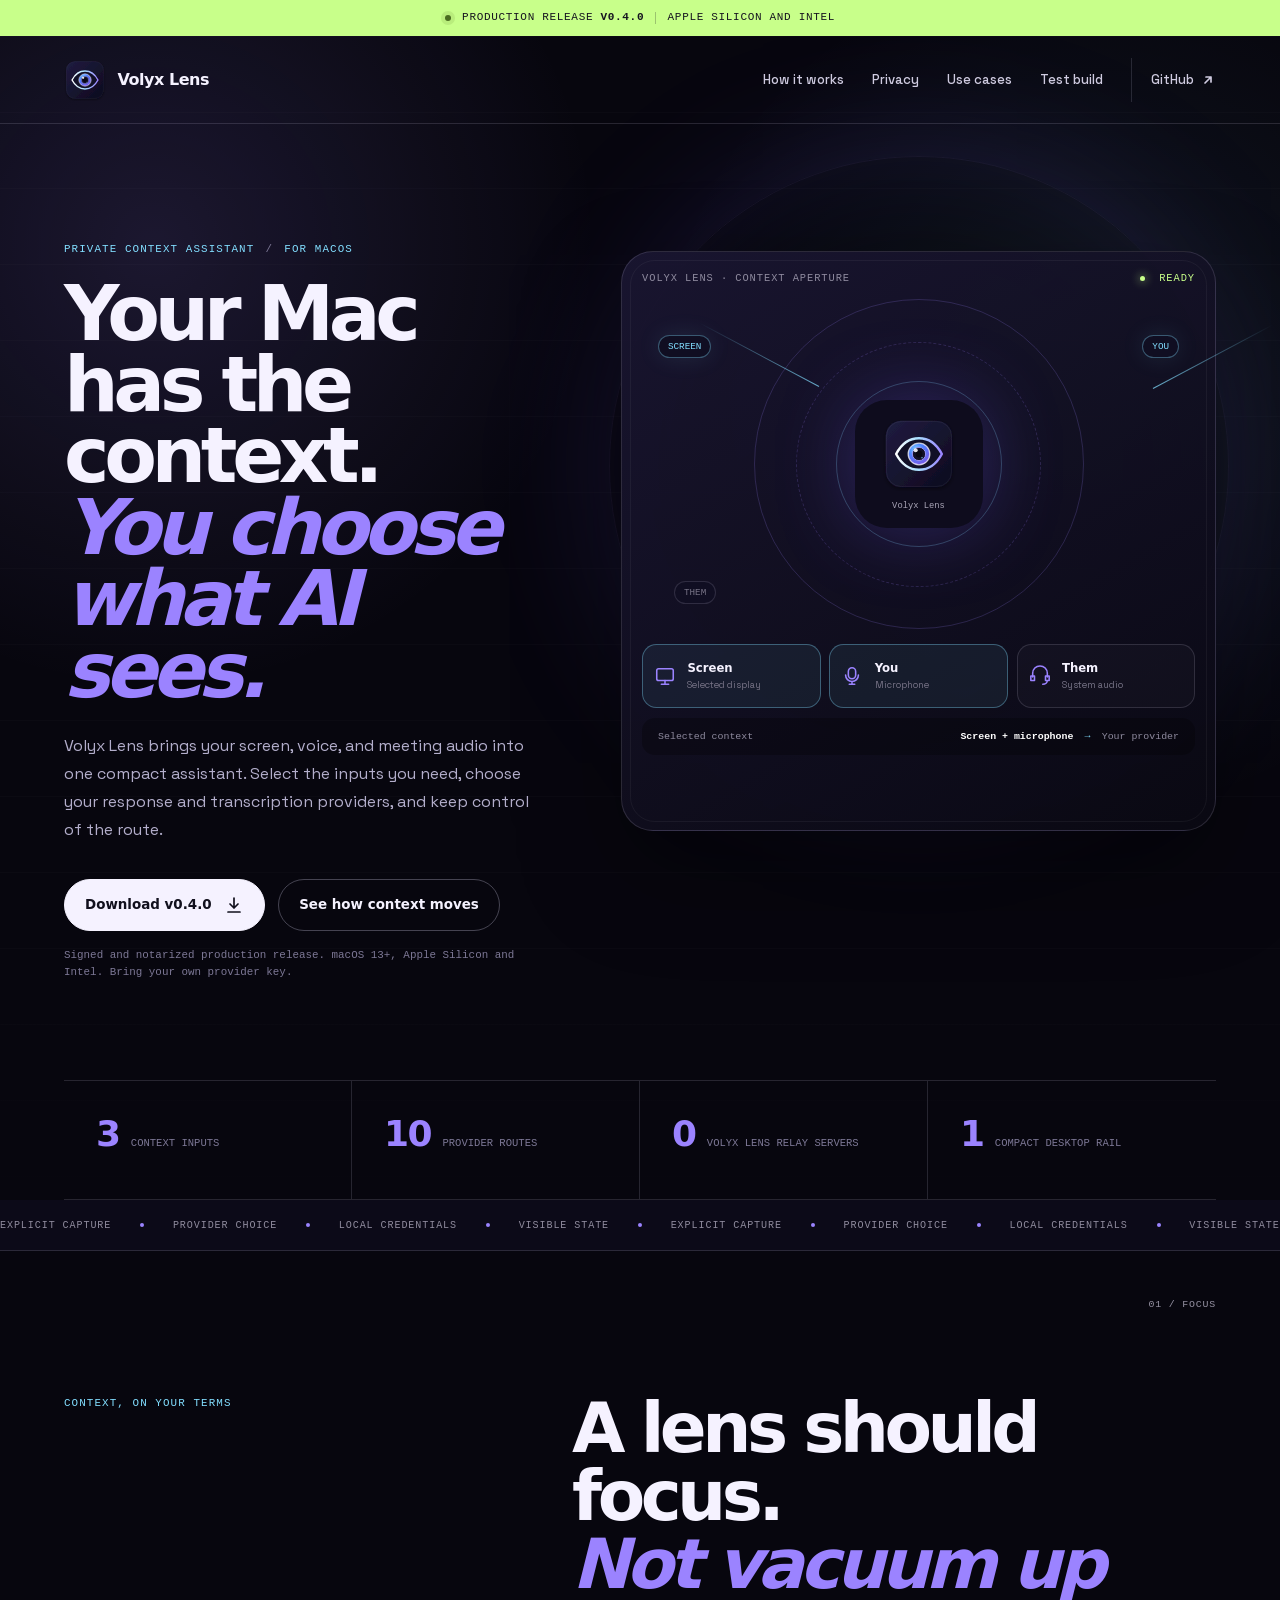
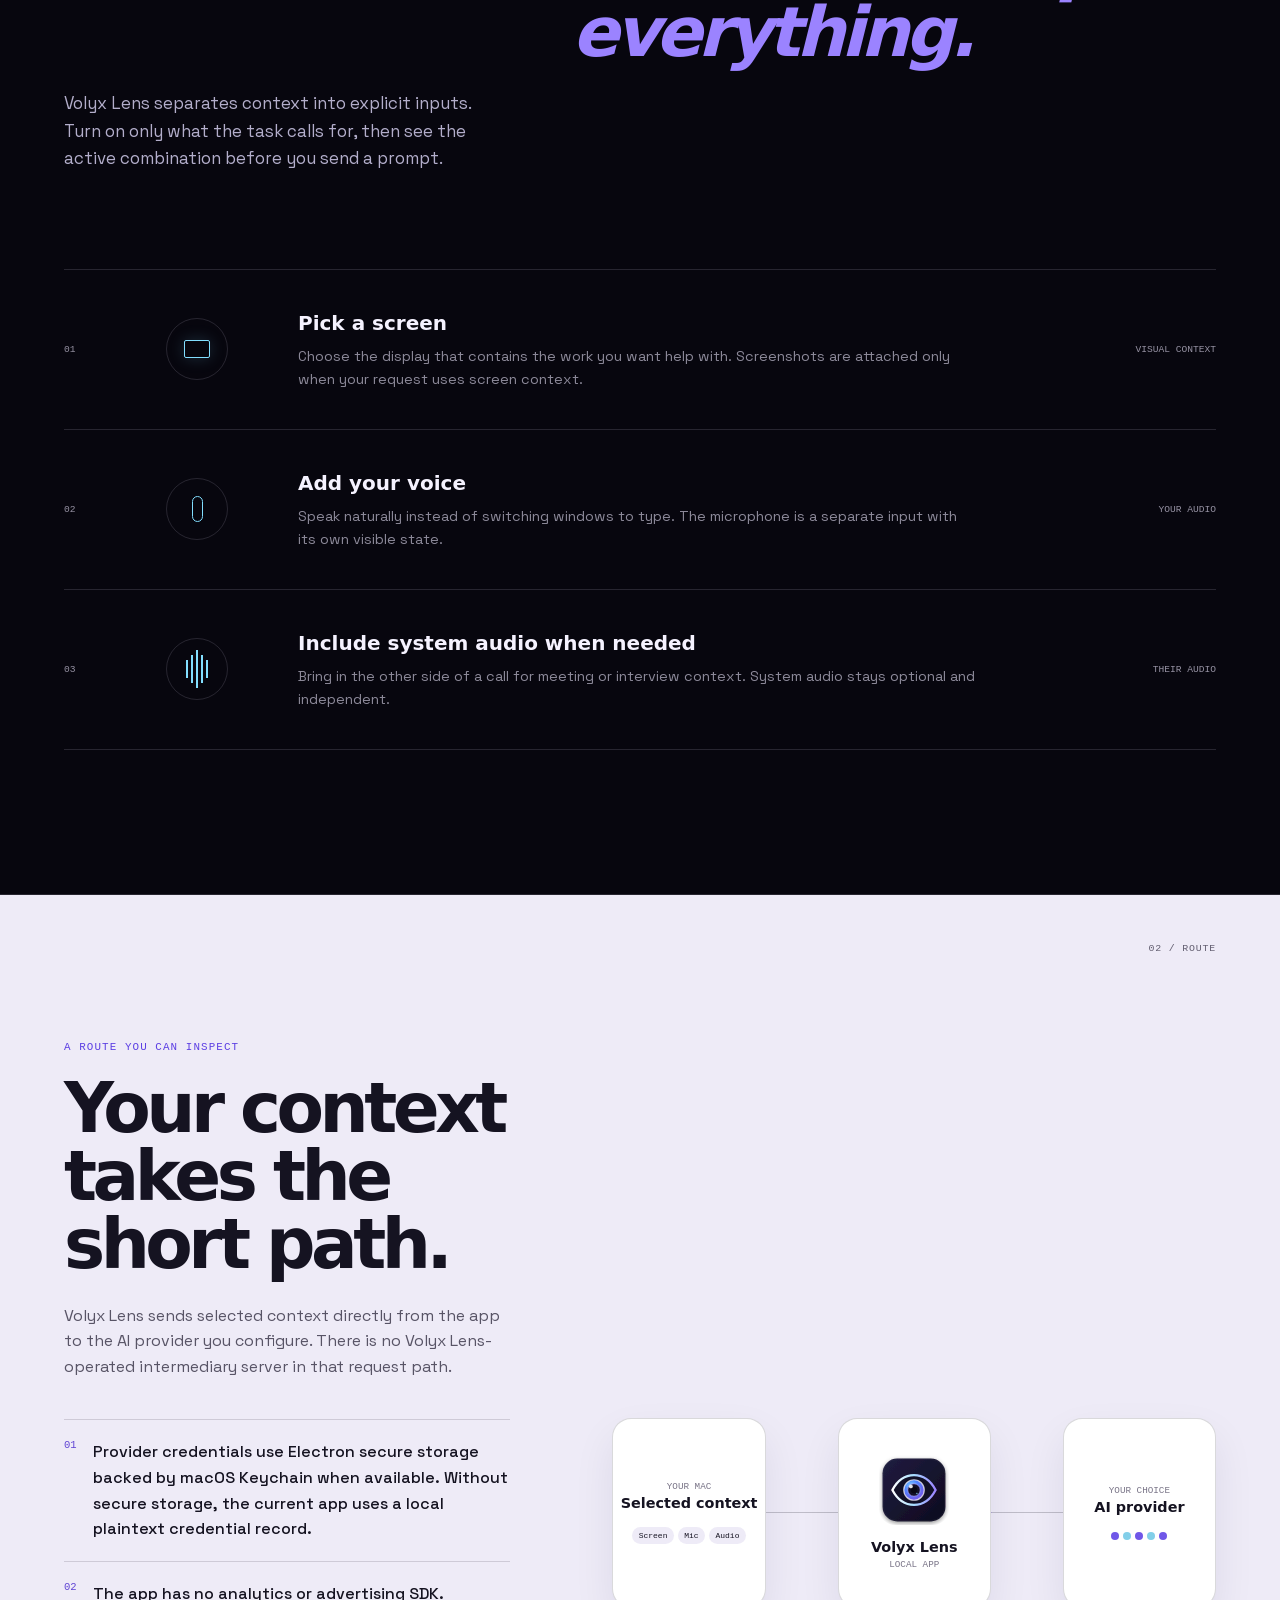
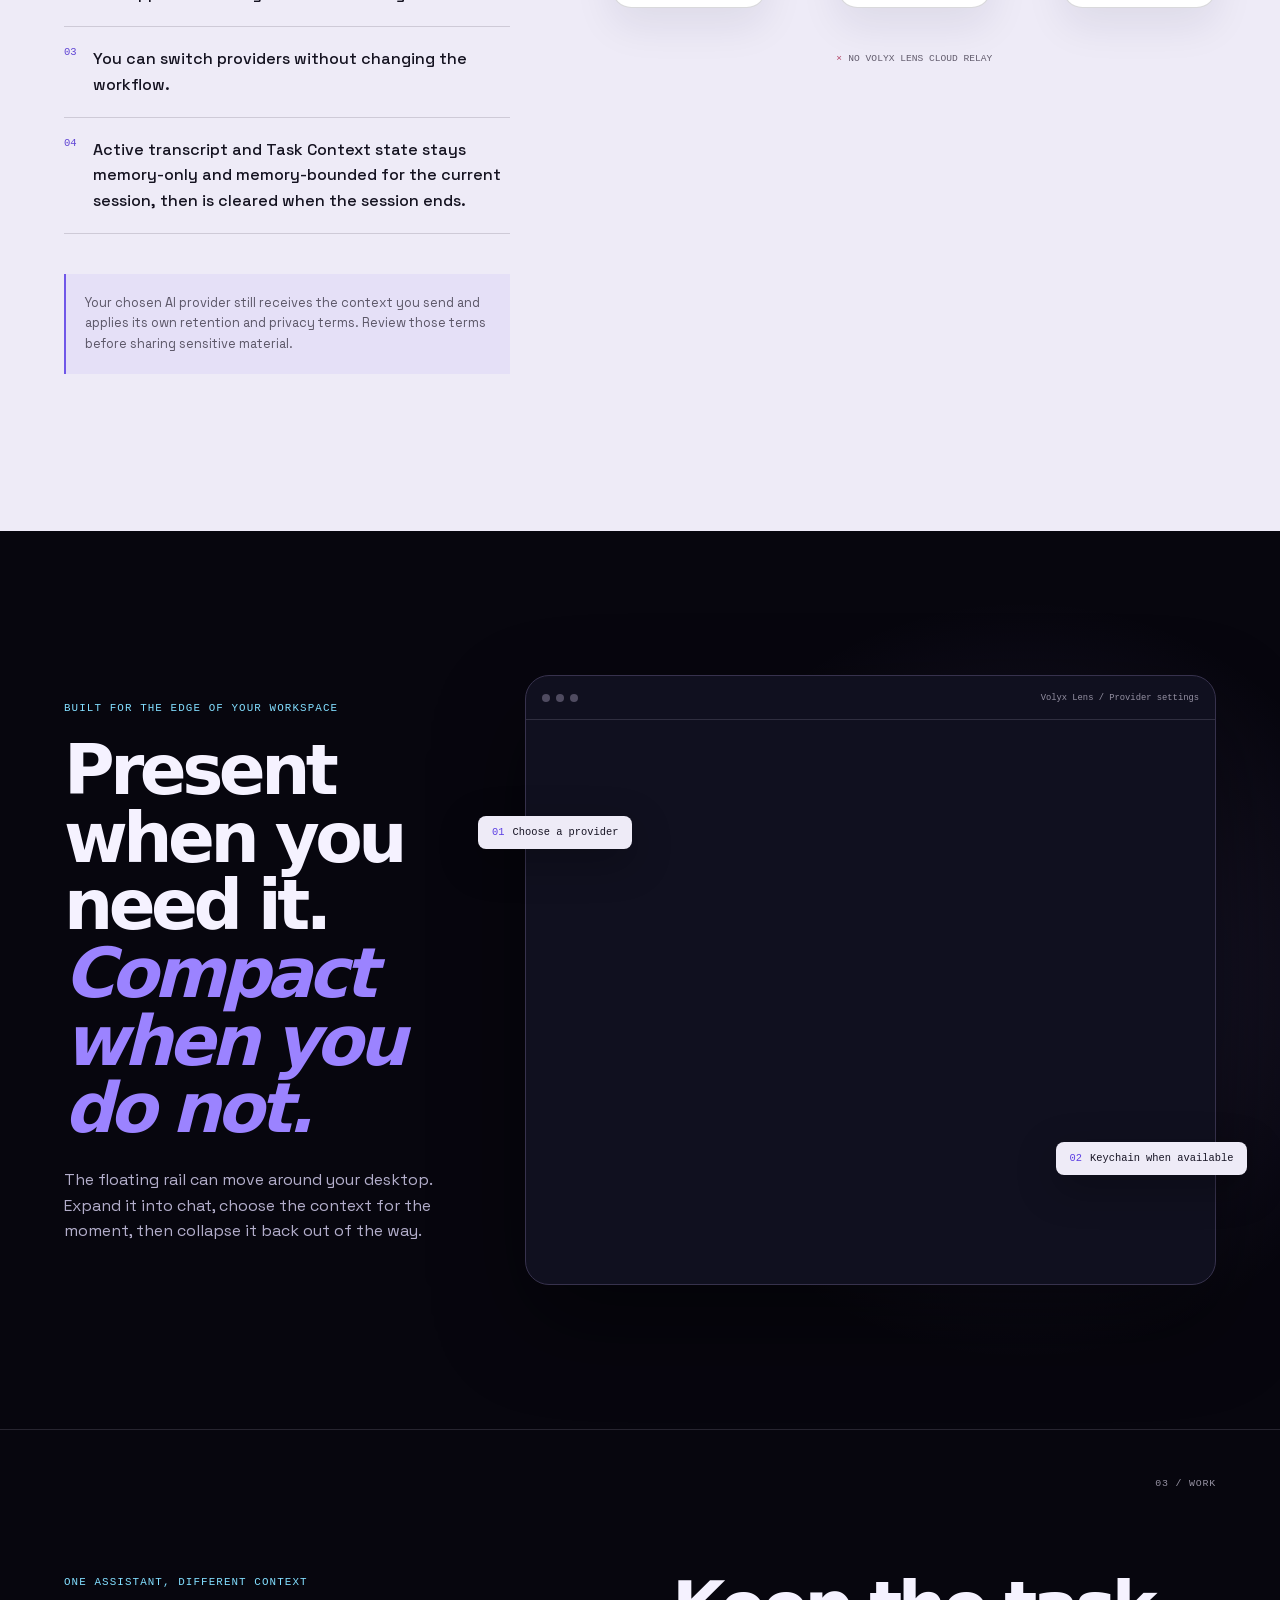
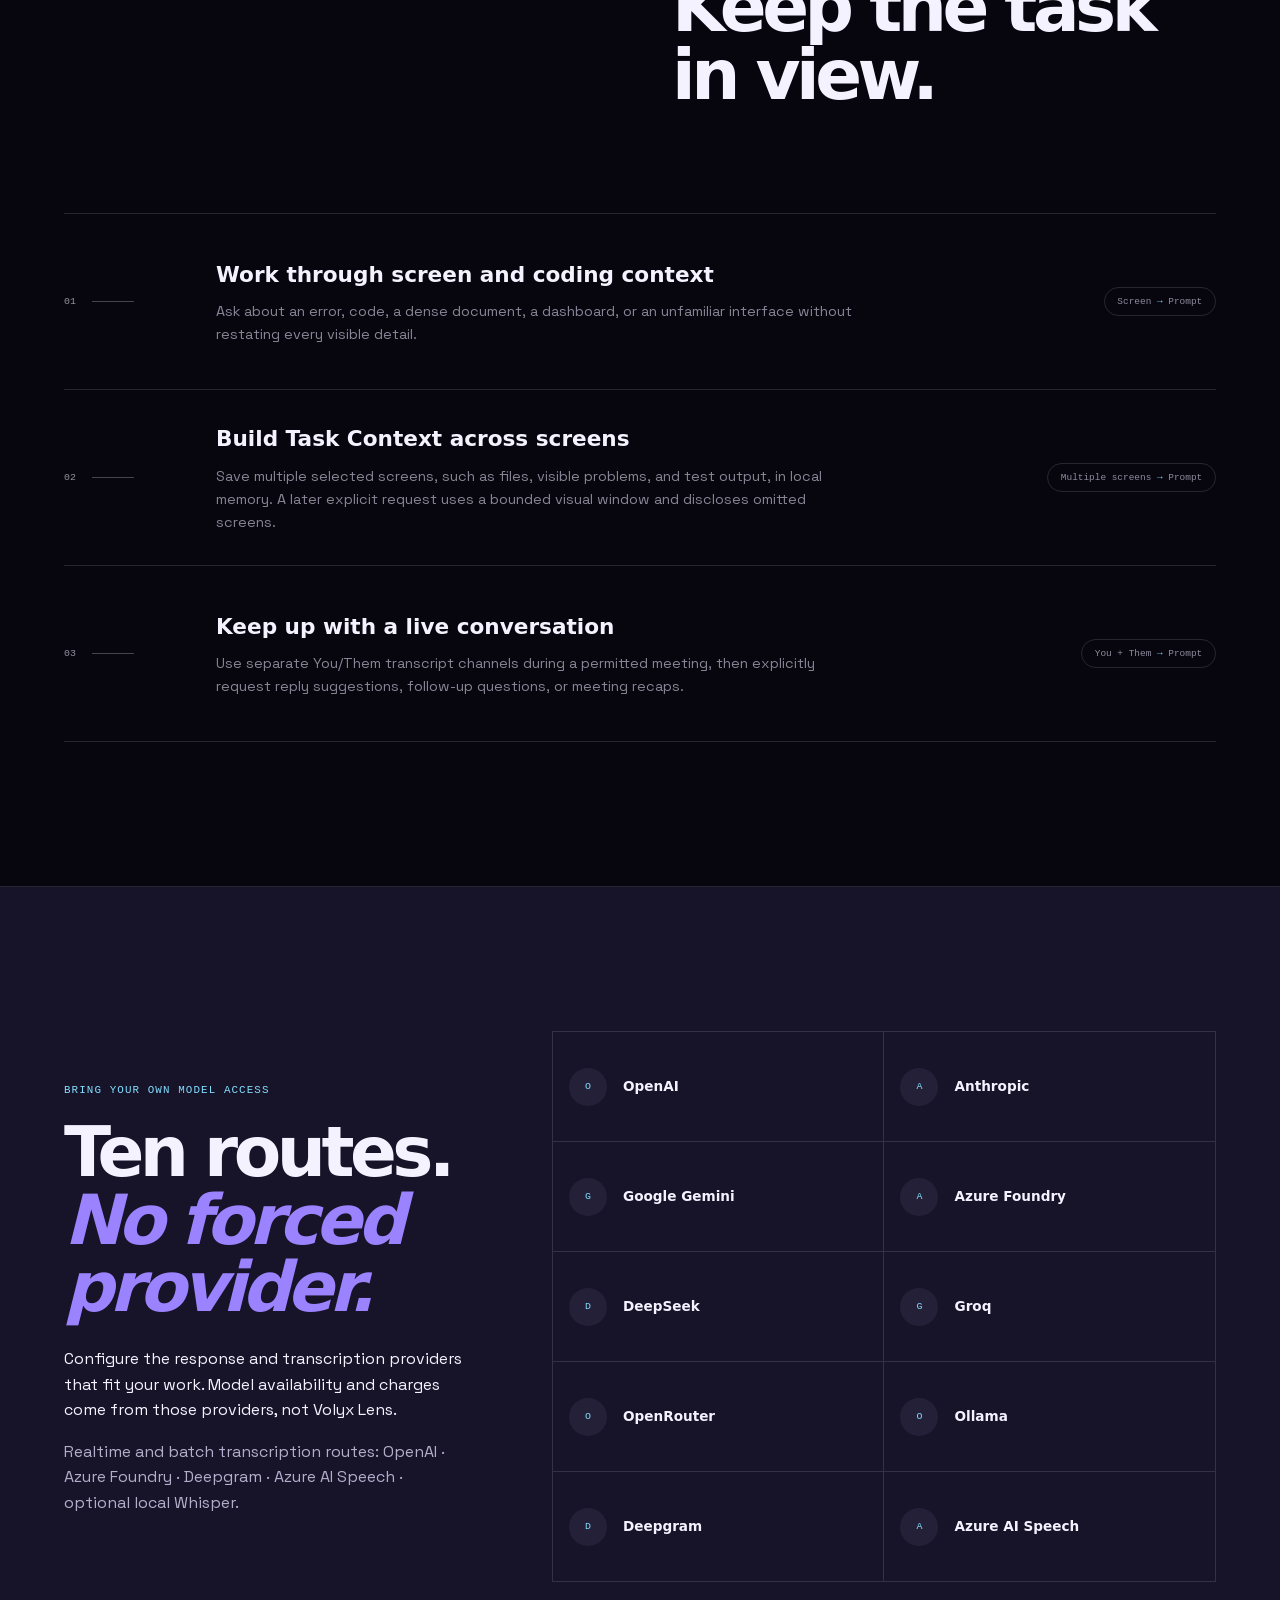
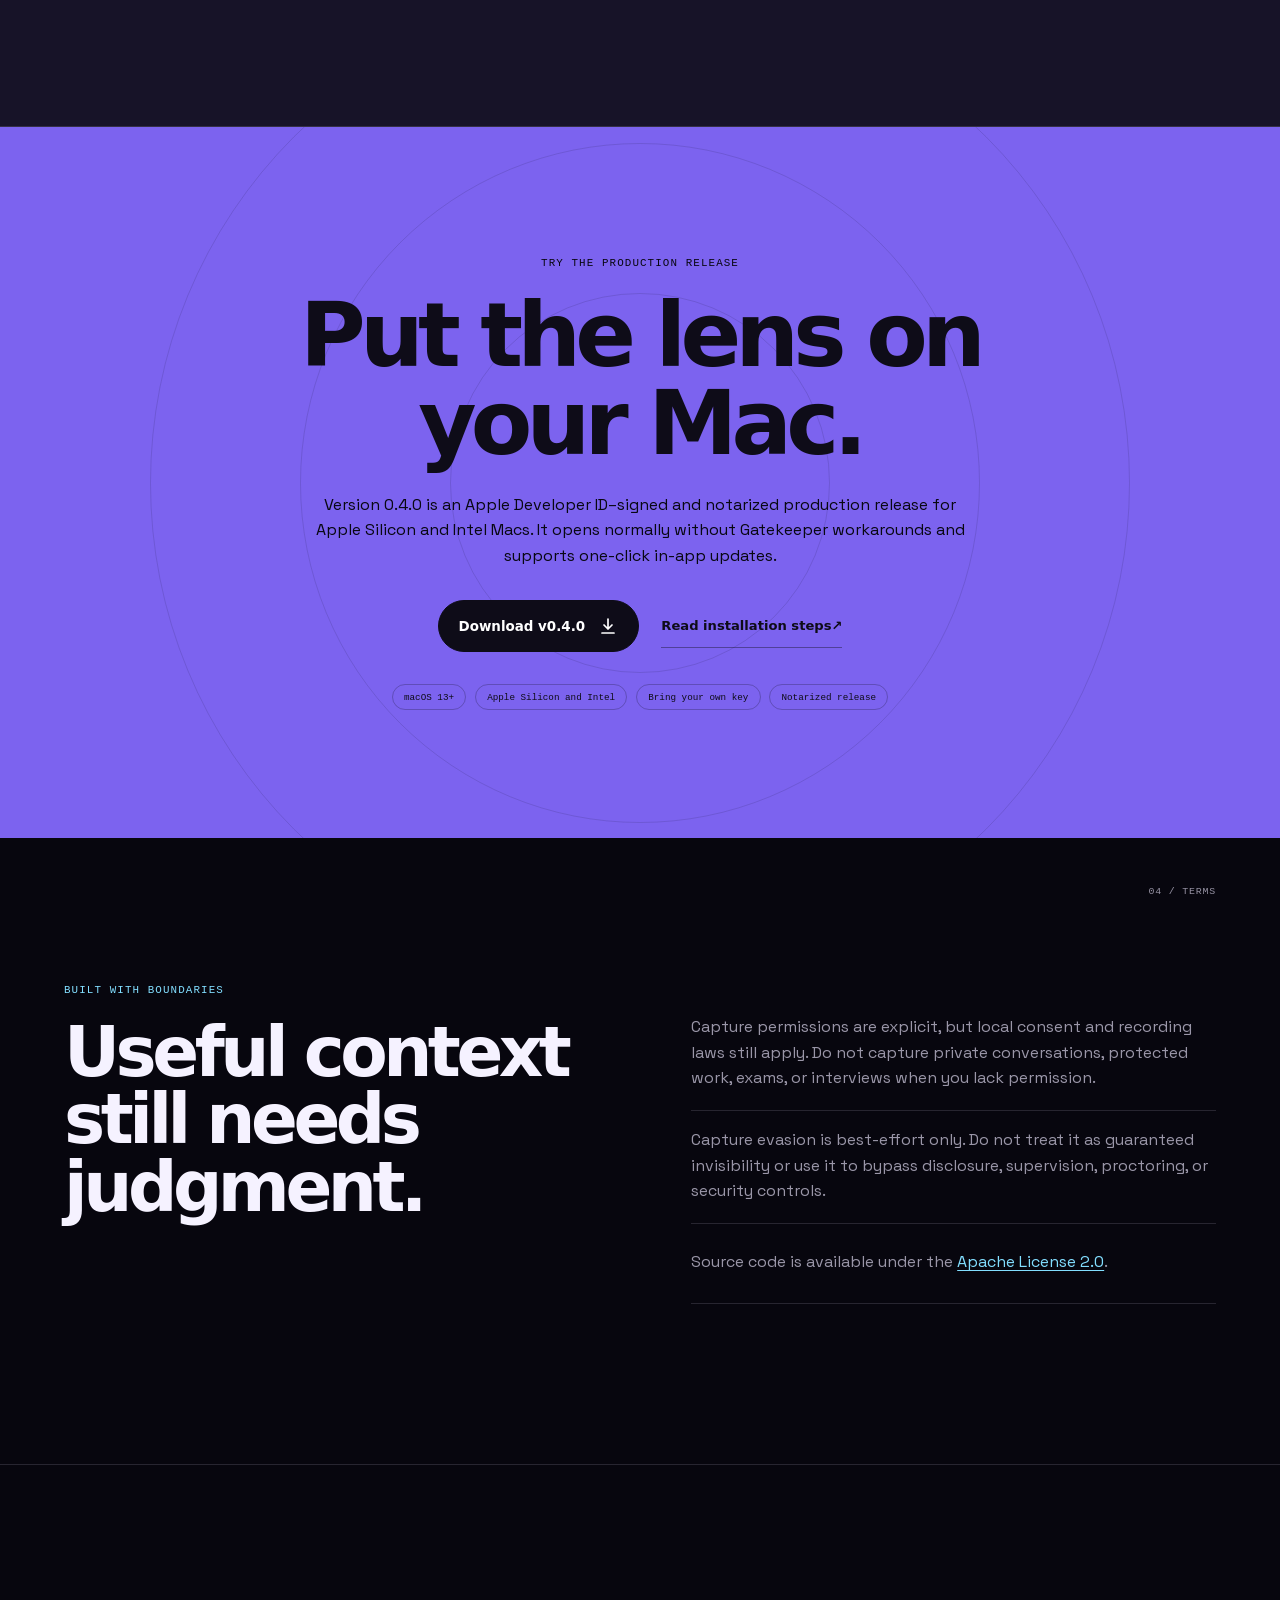
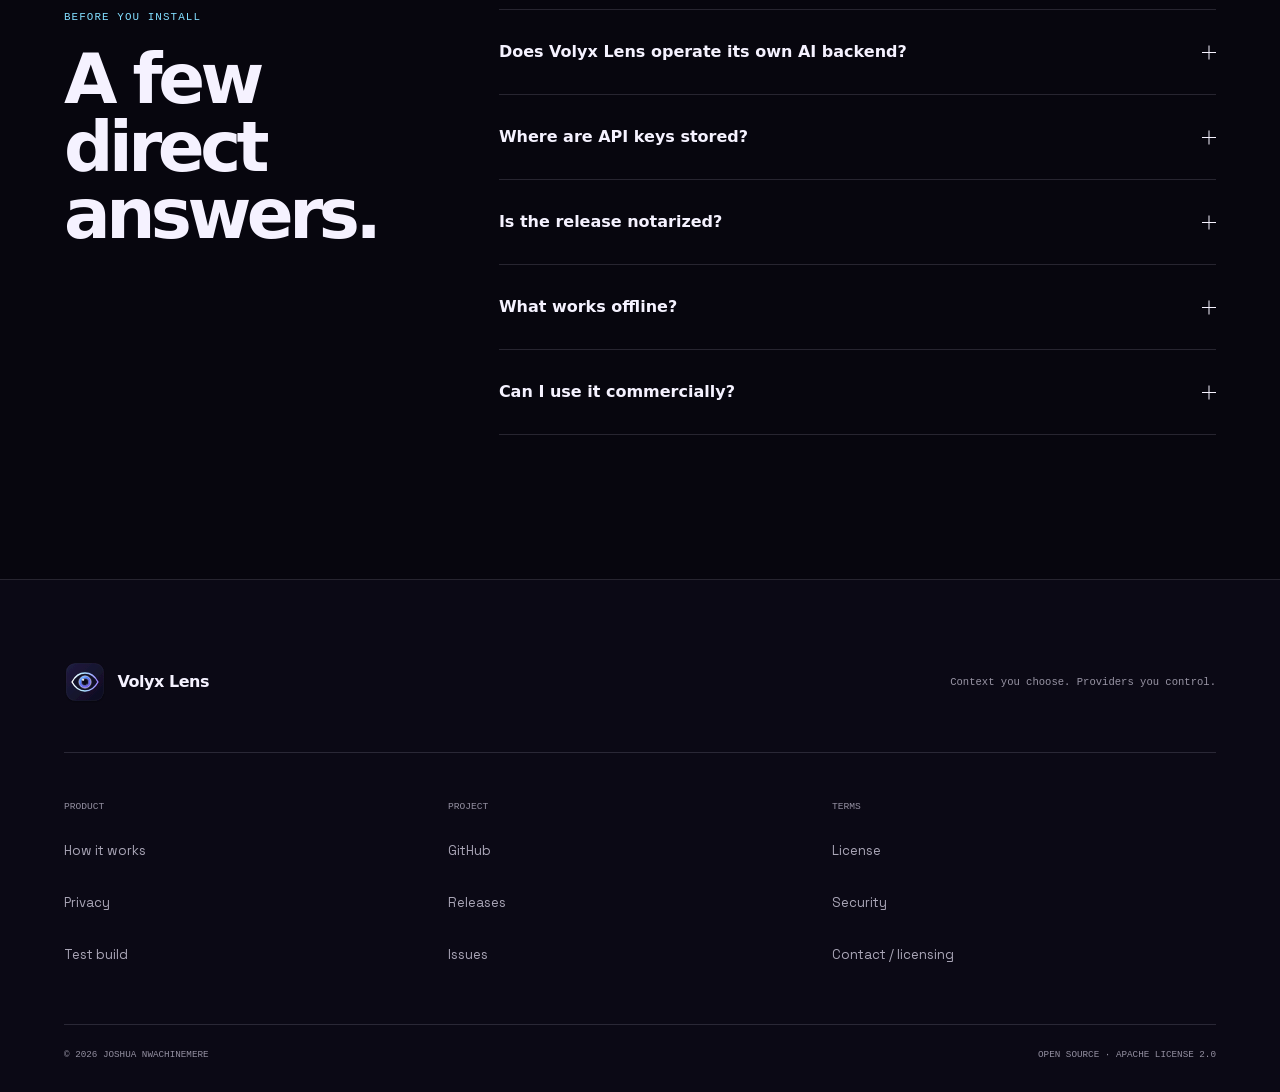
==== commit 8d023450: "deploy: publish Next.js test build to GitHub Pages" ====
--- a/index.html
+++ b/index.html
@@ -1,361 +1,2 @@
-<!doctype html>
-<html lang="en">
-<head>
-  <meta charset="utf-8">
-  <meta name="viewport" content="width=device-width, initial-scale=1">
-  <meta name="theme-color" content="#0d0b1e">
-  <meta name="color-scheme" content="dark">
-  <meta name="description" content="Volyx Lens is a privacy-oriented macOS assistant that lets you choose the screen, microphone, and system-audio context sent to your own AI provider.">
-  <meta property="og:type" content="website">
-  <meta property="og:title" content="Volyx Lens — Choose what your AI sees">
-  <meta property="og:description" content="A private assistant for your Mac. You choose the context and the provider.">
-  <meta property="og:image" content="assets/volyx-lens-onboarding.png">
-  <meta name="twitter:card" content="summary_large_image">
-  <title>Volyx Lens — Choose what your AI sees</title>
-  <link rel="icon" href="assets/volyx-lens-logo.svg" type="image/svg+xml">
-  <link rel="stylesheet" href="styles.css">
-  <script src="script.js" defer></script>
-  <script type="application/ld+json">
-  {
-    "@context": "https://schema.org",
-    "@type": "SoftwareApplication",
-    "name": "Volyx Lens",
-    "applicationCategory": "UtilitiesApplication",
-    "operatingSystem": "macOS 13 or later on Apple Silicon and Intel",
-    "softwareVersion": "0.3.1",
-    "license": "https://polyformproject.org/licenses/noncommercial/1.0.0/",
-    "url": "https://github.com/dk3yyyy/volyx-lens",
-    "downloadUrl": "https://github.com/dk3yyyy/volyx-lens/releases/tag/adhoc-v0.3.1",
-    "description": "A privacy-oriented macOS context assistant that sends user-selected screen, microphone, and system-audio context directly to a configured AI provider."
-  }
-  </script>
-</head>
-<body>
-  <a class="skip-link" href="#main">Skip to content</a>
-
-  <div class="release-ribbon" role="status">
-    <span class="release-dot" aria-hidden="true"></span>
-    <span>Public test build <strong>v0.3.1</strong></span>
-    <span class="release-divider" aria-hidden="true"></span>
-    <span>Apple Silicon and Intel</span>
-  </div>
-
-  <header class="site-header" data-header>
-    <a class="brand" href="#top" aria-label="Volyx Lens home">
-      <img src="assets/volyx-lens-logo.svg" width="42" height="42" alt="">
-      <span>Volyx Lens</span>
-    </a>
-
-    <button class="nav-toggle" type="button" aria-controls="site-nav" aria-expanded="false" aria-label="Open navigation">
-      <span></span><span></span>
-    </button>
-
-    <nav class="site-nav" id="site-nav" aria-label="Main navigation">
-      <a href="#how-it-works">How it works</a>
-      <a href="#privacy">Privacy</a>
-      <a href="#use-cases">Use cases</a>
-      <a href="#release">Test build</a>
-      <a class="nav-github" href="https://github.com/dk3yyyy/volyx-lens" target="_blank" rel="noreferrer">
-        GitHub
-        <svg viewBox="0 0 16 16" aria-hidden="true"><path d="M5 11 11 5M6 5h5v5"/></svg>
-      </a>
-    </nav>
-  </header>
-
-  <main id="main">
-    <section class="hero" id="top" aria-labelledby="hero-title">
-      <div class="hero-glow" aria-hidden="true"></div>
-      <div class="hero-copy">
-        <p class="eyebrow"><span>Private context assistant</span><span>for macOS</span></p>
-        <h1 id="hero-title">Your Mac has the context.<br><em>You choose what AI sees.</em></h1>
-        <p class="hero-lede">Volyx Lens brings your screen, voice, and meeting audio into one compact assistant. Select the inputs you need, choose your AI provider, and keep control of the route.</p>
-        <div class="hero-actions">
-          <a class="button button-primary" href="https://github.com/dk3yyyy/volyx-lens/releases/tag/adhoc-v0.3.1">
-            <span>Download test build</span>
-            <svg viewBox="0 0 20 20" aria-hidden="true"><path d="M10 3v10m0 0 4-4m-4 4L6 9M4 17h12"/></svg>
-          </a>
-          <a class="button button-quiet" href="#how-it-works">See how context moves</a>
-        </div>
-        <p class="hero-note">Free public test release. macOS 13+, Apple Silicon and Intel. Bring your own provider key.</p>
-      </div>
-
-      <div class="aperture-wrap" aria-label="Interactive context selector">
-        <div class="aperture-card" data-aperture>
-          <div class="aperture-topline">
-            <span>Context aperture</span>
-            <span class="live-status"><i aria-hidden="true"></i> Ready</span>
-          </div>
-
-          <div class="aperture-stage" aria-hidden="true">
-            <div class="orbit orbit-outer"></div>
-            <div class="orbit orbit-middle"></div>
-            <div class="orbit orbit-inner"></div>
-            <div class="beam beam-screen" data-beam="screen"></div>
-            <div class="beam beam-you" data-beam="you"></div>
-            <div class="beam beam-them" data-beam="them"></div>
-            <div class="lens-core">
-              <img src="assets/volyx-lens-logo.svg" width="94" height="94" alt="">
-              <span>Volyx Lens</span>
-            </div>
-            <span class="orbit-label label-screen" data-label="screen">Screen</span>
-            <span class="orbit-label label-you" data-label="you">You</span>
-            <span class="orbit-label label-them" data-label="them">Them</span>
-          </div>
-
-          <div class="context-controls" aria-label="Choose example context inputs">
-            <button type="button" class="context-control is-active" data-context="screen" aria-pressed="true">
-              <svg viewBox="0 0 24 24" aria-hidden="true"><rect x="3" y="4" width="18" height="13" rx="2"/><path d="M8 21h8M12 17v4"/></svg>
-              <span><strong>Screen</strong><small>Selected display</small></span>
-            </button>
-            <button type="button" class="context-control is-active" data-context="you" aria-pressed="true">
-              <svg viewBox="0 0 24 24" aria-hidden="true"><rect x="8" y="3" width="8" height="12" rx="4"/><path d="M5 11a7 7 0 0 0 14 0M12 18v3M9 21h6"/></svg>
-              <span><strong>You</strong><small>Microphone</small></span>
-            </button>
-            <button type="button" class="context-control" data-context="them" aria-pressed="false">
-              <svg viewBox="0 0 24 24" aria-hidden="true"><path d="M4 13V9a8 8 0 0 1 16 0v4"/><path d="M4 12H2v5h4v-5H4Zm16 0h2v5h-4v-5h2ZM20 17c0 2-2 4-5 4"/></svg>
-              <span><strong>Them</strong><small>System audio</small></span>
-            </button>
-          </div>
-
-          <div class="aperture-route" aria-live="polite">
-            <span class="route-label">Selected context</span>
-            <strong data-context-summary>Screen + microphone</strong>
-            <span class="route-arrow" aria-hidden="true">→</span>
-            <span>Your provider</span>
-          </div>
-        </div>
-      </div>
-
-      <div class="hero-facts" aria-label="Product facts">
-        <div><strong>3</strong><span>context inputs</span></div>
-        <div><strong>5</strong><span>provider routes</span></div>
-        <div><strong>0</strong><span>Volyx Lens relay servers</span></div>
-        <div><strong>1</strong><span>compact desktop rail</span></div>
-      </div>
-    </section>
-
-    <section class="marquee" aria-label="Product principles">
-      <div class="marquee-track">
-        <span>Explicit capture</span><i></i><span>Provider choice</span><i></i><span>Local credentials</span><i></i><span>Visible state</span><i></i>
-        <span aria-hidden="true">Explicit capture</span><i aria-hidden="true"></i><span aria-hidden="true">Provider choice</span><i aria-hidden="true"></i><span aria-hidden="true">Local credentials</span><i aria-hidden="true"></i><span aria-hidden="true">Visible state</span><i aria-hidden="true"></i>
-      </div>
-    </section>
-
-    <section class="section context-section" id="how-it-works" aria-labelledby="context-heading">
-      <div class="section-index" aria-hidden="true">01 / FOCUS</div>
-      <div class="section-intro">
-        <p class="eyebrow">Context, on your terms</p>
-        <h2 id="context-heading">A lens should focus.<br><em>Not vacuum up everything.</em></h2>
-        <p>Volyx Lens separates context into explicit inputs. Turn on only what the task calls for, then see the active combination before you send a prompt.</p>
-      </div>
-
-      <div class="context-story">
-        <article class="story-row">
-          <div class="story-number">01</div>
-          <div class="story-icon screen-icon" aria-hidden="true"><span></span></div>
-          <div class="story-copy">
-            <h3>Pick a screen</h3>
-            <p>Choose the display that contains the work you want help with. Screenshots are attached only when your request uses screen context.</p>
-          </div>
-          <span class="story-state">Visual context</span>
-        </article>
-
-        <article class="story-row">
-          <div class="story-number">02</div>
-          <div class="story-icon mic-icon" aria-hidden="true"><span></span></div>
-          <div class="story-copy">
-            <h3>Add your voice</h3>
-            <p>Speak naturally instead of switching windows to type. The microphone is a separate input with its own visible state.</p>
-          </div>
-          <span class="story-state">Your audio</span>
-        </article>
-
-        <article class="story-row">
-          <div class="story-number">03</div>
-          <div class="story-icon wave-icon" aria-hidden="true"><span></span><span></span><span></span><span></span><span></span></div>
-          <div class="story-copy">
-            <h3>Include system audio when needed</h3>
-            <p>Bring in the other side of a call for meeting or interview context. System audio stays optional and independent.</p>
-          </div>
-          <span class="story-state">Their audio</span>
-        </article>
-      </div>
-    </section>
-
-    <section class="section privacy-section" id="privacy" aria-labelledby="privacy-heading">
-      <div class="section-index" aria-hidden="true">02 / ROUTE</div>
-      <div class="privacy-copy">
-        <p class="eyebrow">A route you can inspect</p>
-        <h2 id="privacy-heading">Your context takes the short path.</h2>
-        <p>Volyx Lens sends selected context directly from the app to the AI provider you configure. There is no Volyx Lens-operated intermediary server in that request path.</p>
-        <ul class="plain-list">
-          <li><span>01</span>Provider credentials stay in the macOS Keychain.</li>
-          <li><span>02</span>The app has no analytics or advertising SDK.</li>
-          <li><span>03</span>You can switch providers without changing the workflow.</li>
-        </ul>
-        <p class="privacy-caveat">Your chosen AI provider still receives the context you send and applies its own retention and privacy terms. Review those terms before sharing sensitive material.</p>
-      </div>
-
-      <div class="route-map" aria-label="Data route from selected Mac context to the configured AI provider">
-        <div class="route-node route-source">
-          <span class="node-kicker">Your Mac</span>
-          <strong>Selected context</strong>
-          <div class="source-chips"><span>Screen</span><span>Mic</span><span>Audio</span></div>
-        </div>
-        <div class="route-line" aria-hidden="true"><span></span></div>
-        <div class="route-node route-app">
-          <img src="assets/volyx-lens-logo.svg" width="76" height="76" alt="">
-          <strong>Volyx Lens</strong>
-          <small>Local app</small>
-        </div>
-        <div class="route-line" aria-hidden="true"><span></span></div>
-        <div class="route-node route-provider">
-          <span class="node-kicker">Your choice</span>
-          <strong>AI provider</strong>
-          <div class="provider-mini"><i></i><i></i><i></i><i></i><i></i></div>
-        </div>
-        <div class="no-relay"><span aria-hidden="true">×</span>No Volyx Lens cloud relay</div>
-      </div>
-    </section>
-
-    <section class="product-window-section" aria-labelledby="product-heading">
-      <div class="window-copy">
-        <p class="eyebrow">Built for the edge of your workspace</p>
-        <h2 id="product-heading">Present when you need it.<br><em>Compact when you do not.</em></h2>
-        <p>The floating rail can move around your desktop. Expand it into chat, choose the context for the moment, then collapse it back out of the way.</p>
-      </div>
-      <div class="product-window">
-        <div class="window-chrome" aria-hidden="true"><span></span><span></span><span></span><strong>Volyx Lens / Provider settings</strong></div>
-        <img src="assets/volyx-lens-settings.png" width="700" height="573" alt="Volyx Lens settings showing configurable AI providers and local API key fields" loading="lazy">
-        <div class="window-callout callout-one"><span>01</span>Choose a provider</div>
-        <div class="window-callout callout-two"><span>02</span>Keep keys in Keychain</div>
-      </div>
-    </section>
-
-    <section class="section use-section" id="use-cases" aria-labelledby="use-heading">
-      <div class="section-index" aria-hidden="true">03 / WORK</div>
-      <div class="section-intro use-intro">
-        <p class="eyebrow">One assistant, different context</p>
-        <h2 id="use-heading">Keep the task in view.</h2>
-      </div>
-
-      <div class="use-list">
-        <article class="use-item">
-          <div class="use-marker"><span>01</span><i></i></div>
-          <div>
-            <h3>Understand what is on screen</h3>
-            <p>Ask about an error, a dense document, a dashboard, or an unfamiliar interface without restating every visible detail.</p>
-          </div>
-          <div class="use-input">Screen <span>→</span> Prompt</div>
-        </article>
-        <article class="use-item">
-          <div class="use-marker"><span>02</span><i></i></div>
-          <div>
-            <h3>Think aloud while you work</h3>
-            <p>Talk through a problem while the relevant screen stays attached to the conversation. Useful when typing would break your flow.</p>
-          </div>
-          <div class="use-input">Screen + You <span>→</span> Prompt</div>
-        </article>
-        <article class="use-item">
-          <div class="use-marker"><span>03</span><i></i></div>
-          <div>
-            <h3>Keep up with a live conversation</h3>
-            <p>Use microphone and system audio for contextual assistance during a meeting or interview, where permitted and with participant consent.</p>
-          </div>
-          <div class="use-input">You + Them <span>→</span> Prompt</div>
-        </article>
-      </div>
-    </section>
-
-    <section class="provider-section" aria-labelledby="provider-heading">
-      <div class="provider-copy">
-        <p class="eyebrow">Bring your own model access</p>
-        <h2 id="provider-heading">Five routes.<br><em>No forced provider.</em></h2>
-        <p>Configure the provider that fits your work. Model availability and charges come from that provider, not Volyx Lens.</p>
-      </div>
-      <ul class="provider-list" aria-label="Supported AI providers">
-        <li><span class="provider-glyph glyph-openai">O</span><strong>OpenAI</strong></li>
-        <li><span class="provider-glyph glyph-anthropic">A</span><strong>Anthropic</strong></li>
-        <li><span class="provider-glyph glyph-gemini">G</span><strong>Google Gemini</strong></li>
-        <li><span class="provider-glyph glyph-azure">A</span><strong>Azure Foundry</strong></li>
-        <li><span class="provider-glyph glyph-deepseek">D</span><strong>DeepSeek</strong></li>
-      </ul>
-    </section>
-
-    <section class="release-section" id="release" aria-labelledby="release-heading">
-      <div class="release-orbit" aria-hidden="true"><span></span><span></span><span></span></div>
-      <div class="release-content">
-        <p class="eyebrow">Try the public test build</p>
-        <h2 id="release-heading">Put the lens on your Mac.</h2>
-        <p>Version 0.3.1 is an ad-hoc signed test build for Apple Silicon and Intel Macs. It is not notarized, and first launch requires the documented macOS approval steps.</p>
-        <div class="release-actions">
-          <a class="button button-primary button-light" href="https://github.com/dk3yyyy/volyx-lens/releases/tag/adhoc-v0.3.1">
-            Download v0.3.1
-            <svg viewBox="0 0 20 20" aria-hidden="true"><path d="M10 3v10m0 0 4-4m-4 4L6 9M4 17h12"/></svg>
-          </a>
-          <a class="text-link" href="https://github.com/dk3yyyy/volyx-lens#public-test-release-v031" target="_blank" rel="noreferrer">Read installation steps <span aria-hidden="true">↗</span></a>
-        </div>
-        <div class="release-meta">
-          <span>macOS 13+</span><span>Apple Silicon and Intel</span><span>Bring your own key</span><span>Free test release</span>
-        </div>
-      </div>
-    </section>
-
-    <section class="section responsibility-section" aria-labelledby="responsibility-heading">
-      <div class="section-index" aria-hidden="true">04 / TERMS</div>
-      <div class="responsibility-grid">
-        <div>
-          <p class="eyebrow">Built with boundaries</p>
-          <h2 id="responsibility-heading">Useful context still needs judgment.</h2>
-        </div>
-        <div class="responsibility-copy">
-          <p>Capture permissions are explicit, but local consent and recording laws still apply. Do not capture private conversations, protected work, exams, or interviews when you lack permission.</p>
-          <p>Capture evasion is best-effort only. Do not treat it as guaranteed invisibility or use it to bypass disclosure, supervision, proctoring, or security controls.</p>
-          <p>Source code is available under the <a href="https://github.com/dk3yyyy/volyx-lens/blob/main/LICENSE" target="_blank" rel="noreferrer">PolyForm Noncommercial 1.0.0</a> license. Commercial use requires separate permission.</p>
-        </div>
-      </div>
-    </section>
-
-    <section class="faq-section" aria-labelledby="faq-heading">
-      <div class="faq-title">
-        <p class="eyebrow">Before you install</p>
-        <h2 id="faq-heading">A few direct answers.</h2>
-      </div>
-      <div class="faq-list">
-        <details>
-          <summary>Does Volyx Lens operate its own AI backend?<span aria-hidden="true"></span></summary>
-          <p>No. You configure your own supported provider. Requests travel from the desktop app to that provider, and the provider's own data terms apply.</p>
-        </details>
-        <details>
-          <summary>Where are API keys stored?<span aria-hidden="true"></span></summary>
-          <p>The app stores provider credentials in the macOS Keychain. The settings screen lets you update or remove them.</p>
-        </details>
-        <details>
-          <summary>Is the test build notarized?<span aria-hidden="true"></span></summary>
-          <p>No. Version 0.3.1 is ad-hoc signed. Follow the repository's first-launch instructions and verify the published checksum before opening it.</p>
-        </details>
-        <details>
-          <summary>Can I use it commercially?<span aria-hidden="true"></span></summary>
-          <p>The public source is licensed under PolyForm Noncommercial 1.0.0. Contact the owner if your intended use falls outside that license.</p>
-        </details>
-      </div>
-    </section>
-  </main>
-
-  <footer class="site-footer">
-    <div class="footer-brand">
-      <div class="footer-brand-lockup"><img src="assets/volyx-lens-logo.svg" width="42" height="42" alt=""><strong>Volyx Lens</strong></div>
-      <p>Context you choose. Providers you control.</p>
-    </div>
-    <div class="footer-links">
-      <div><span>Product</span><a href="#how-it-works">How it works</a><a href="#privacy">Privacy</a><a href="#release">Test build</a></div>
-      <div><span>Project</span><a href="https://github.com/dk3yyyy/volyx-lens" target="_blank" rel="noreferrer">GitHub</a><a href="https://github.com/dk3yyyy/volyx-lens/releases" target="_blank" rel="noreferrer">Releases</a><a href="https://github.com/dk3yyyy/volyx-lens/issues" target="_blank" rel="noreferrer">Issues</a></div>
-      <div><span>Terms</span><a href="https://github.com/dk3yyyy/volyx-lens/blob/main/LICENSE" target="_blank" rel="noreferrer">License</a><a href="https://github.com/dk3yyyy/volyx-lens/blob/main/SECURITY.md" target="_blank" rel="noreferrer">Security</a></div>
-    </div>
-    <div class="footer-bottom">
-      <span>© <span data-year>2026</span> Joshua Nwachinemere</span>
-      <span>Source-available · Noncommercial license</span>
-    </div>
-  </footer>
-</body>
-</html>
+<!DOCTYPE html><!--NksVeKuWbN7EtOkgKEUfv--><html lang="en"><head>
+    <meta http-equiv="Content-Security-Policy" content="default-src 'self'; script-src 'self' 'sha256-TN2S42UEzTammXTnyqEUsi2KiZ9iHvUE++OjSdJLckM=' 'sha256-OBTN3RiyCV4Bq7dFqZ5a2pAXjnCcCYeTJMO2I/LYKeo=' 'sha256-+1WeNYVF5y1wyN5AGc+xx2K/qFTj0RQNJLR1N43vkQI=' 'sha256-TanQSa+4gTQH0MLm6bMAHJOmo/w3AwqJvqWjva5EiWs=' 'sha256-OTWb/WcszeFVkVcXrVa46pzrn3G/Y+cU2EIBY9v/iHc=' 'sha256-i3yhio3lJWv90zASJFK+oJMsz4aTMmi9KX9Qhm3ZFcM=' 'sha256-AJrGCtbQpGti2/a1AsRpl+ZihTEfS/iG+HlykD18OvY=' 'sha256-Mr2Zn67vO8w0IqUREiFIZBxDkzOsU4oWC5pTN74y5+4=' 'sha256-qWF2XIFxAjP6dO0p9iWFObkgBk2TPo7knt/5WRaPsCM=' 'sha256-5vtIBkBZ9dlfENqYUSzPTfbiDjpPs8bT+3GJ4Ec5OL8=' 'sha256-cd61zNxirslesHYpea2hDnc5emdFtdWD/S0eoqsmKNY=' 'sha256-+c2f6YMyzJN3X78WbEJ6yL8ApwvskQM3JJ6xGfuV3r8=' 'sha256-0Gkdq7NDtSI8AH5ztdkraH0L7yreWd43uzM1KpeUB3k=' 'sha256-C0VYrj+GtOcFn/nE2CdJ3jJybP/McalkUtwfCf4U2Dg=' 'sha256-kTjPo3mUoStdxuJU99Ye2qQckj3LsFp6cdDxsW97tBU=' 'sha256-VJHfLwXguf/sG16/OPAD9uhSR/BSrdpmTtcoiWCwn90=' 'sha256-DZZVJYOfG9ATudMhOAnnOFsnqIy3RKLcdMCOATH3L6c=' 'sha256-tb0NuTszmCc4DdZOUVmXDRVkCw4TKvdNGxzSVV+HxDI=' 'sha256-NQw4idXbg/diDfkf2GdasXZisP9nJZzGwV3s9nzX+G4=' 'sha256-I2nBKt5VIqh/HJimmWebdN53eP9axUaJglRSR4cj/BE='; style-src 'self'; img-src 'self'; connect-src 'none'; font-src 'self'; object-src 'none'; base-uri 'none'; form-action 'none'"><meta charSet="utf-8"/><meta name="viewport" content="width=device-width, initial-scale=1"/><link rel="preload" as="image" href="/assets/volyx-lens-logo.svg"/><link rel="stylesheet" href="/_next/static/css/ecb4d8db73c2c8cd.css" data-precedence="next"/><link rel="preload" as="script" fetchPriority="low" href="/_next/static/chunks/webpack-4a462cecab786e93.js"/><script src="/_next/static/chunks/4bd1b696-c023c6e3521b1417.js" async=""></script><script src="/_next/static/chunks/255-d999a7d6833d3983.js" async=""></script><script src="/_next/static/chunks/main-app-2ba4c6492421cad2.js" async=""></script><script src="/_next/static/chunks/app/page-56e51c05f2448b5c.js" async=""></script><title>Volyx Lens — Choose what your AI sees</title><meta name="description" content="A private assistant for your Mac. You choose the context, the response provider, and the transcription provider."/><meta name="application-name" content="Volyx Lens"/><meta name="keywords" content="Volyx Lens,macOS,AI assistant,screen context,privacy"/><link rel="canonical" href="https://volyxlens.pages.dev/"/><meta property="og:title" content="Volyx Lens — Choose what your AI sees"/><meta property="og:description" content="A private assistant for your Mac. You choose the context, the response provider, and the transcription provider."/><meta property="og:url" content="https://volyxlens.pages.dev/"/><meta property="og:image" content="https://volyxlens.pages.dev/assets/volyx-lens-onboarding.png"/><meta property="og:type" content="website"/><meta name="twitter:card" content="summary_large_image"/><meta name="twitter:title" content="Volyx Lens — Choose what your AI sees"/><meta name="twitter:description" content="A private assistant for your Mac. You choose the context, the response provider, and the transcription provider."/><meta name="twitter:image" content="https://volyxlens.pages.dev/assets/volyx-lens-onboarding.png"/><link rel="icon" href="/assets/volyx-lens-logo.svg"/><script type="application/ld+json">{"@context":"https://schema.org","@type":"SoftwareApplication","name":"Volyx Lens","applicationCategory":"UtilitiesApplication","operatingSystem":"macOS 13 or later on Apple Silicon and Intel","softwareVersion":"0.4.0","license":"https://www.apache.org/licenses/LICENSE-2.0","url":"https://github.com/dk3yyyy/volyx-lens","downloadUrl":"https://github.com/dk3yyyy/volyx-lens/releases/tag/v0.4.0","description":"A privacy-oriented macOS context assistant that sends user-selected screen, microphone, and system-audio context directly to the AI response and transcription providers you configure."}</script><script src="/_next/static/chunks/polyfills-42372ed130431b0a.js" noModule=""></script></head><body><div hidden=""><!--$--><!--/$--></div><div class="release-ribbon" role="status"><span class="release-dot" aria-hidden="true"></span><span>Production release <strong>v0.4.0</strong></span><span class="release-divider" aria-hidden="true"></span><span>Apple Silicon and Intel</span></div><header class="site-header" data-header="true"><a class="brand" href="#top" aria-label="Volyx Lens home"><img src="/assets/volyx-lens-logo.svg" width="42" height="42" alt=""/><span>Volyx Lens</span></a><button class="nav-toggle" type="button" aria-controls="site-nav" aria-expanded="false" aria-label="Open navigation"><span></span><span></span></button><nav class="site-nav" id="site-nav" aria-label="Main navigation"><a href="#how-it-works">How it works</a><a href="#privacy">Privacy</a><a href="#use-cases">Use cases</a><a href="#release">Test build</a><a class="nav-github" href="https://github.com/dk3yyyy/volyx-lens" target="_blank" rel="noreferrer">GitHub<svg viewBox="0 0 16 16" aria-hidden="true"><path d="M5 11 11 5M6 5h5v5"></path></svg></a></nav></header><main id="main"><section class="hero" id="top" aria-labelledby="hero-title"><div class="hero-glow" aria-hidden="true"></div><div class="hero-copy"><p class="eyebrow"><span>Private context assistant</span><span>for macOS</span></p><h1 id="hero-title">Your Mac has the context.<br/><em class="accent">You choose what AI sees.</em></h1><p class="hero-lede">Volyx Lens brings your screen, voice, and meeting audio into one compact assistant. Select the inputs you need, choose your response and transcription providers, and keep control of the route.</p><div class="hero-actions"><a class="button button-primary" href="https://github.com/dk3yyyy/volyx-lens/releases/tag/v0.4.0"><span>Download v0.4.0</span><svg viewBox="0 0 20 20" aria-hidden="true"><path d="M10 3v10m0 0 4-4m-4 4L6 9M4 17h12"></path></svg></a><a class="button button-quiet" href="#how-it-works">See how context moves</a></div><p class="hero-note">Signed and notarized production release. macOS 13+, Apple Silicon and Intel. Bring your own provider key.</p></div><div class="aperture-wrap" aria-label="Interactive context selector"><div class="aperture-card" data-aperture="true"><div class="aperture-topline"><span>Volyx Lens · Context aperture</span><span class="live-status"><i aria-hidden="true"></i> Ready</span></div><div class="aperture-stage" aria-hidden="true"><div class="orbit orbit-outer"></div><div class="orbit orbit-middle"></div><div class="orbit orbit-inner"></div><div class="beam beam-screen is-active" data-beam="screen"></div><div class="beam beam-you is-active" data-beam="you"></div><div class="beam beam-them" data-beam="them"></div><div class="lens-core"><img src="/assets/volyx-lens-logo.svg" width="94" height="94" alt=""/><span>Volyx Lens</span></div><span class="orbit-label label-screen is-active" data-label="screen">Screen</span><span class="orbit-label label-you is-active" data-label="you">You</span><span class="orbit-label label-them" data-label="them">Them</span></div><div class="context-controls" aria-label="Choose example context inputs"><button type="button" class="context-control is-active" data-context="screen" aria-pressed="true"><svg viewBox="0 0 24 24" aria-hidden="true"><rect x="3" y="4" width="18" height="13" rx="2"></rect><path d="M8 21h8M12 17v4"></path></svg><span><strong>Screen</strong><small>Selected display</small></span></button><button type="button" class="context-control is-active" data-context="you" aria-pressed="true"><svg viewBox="0 0 24 24" aria-hidden="true"><rect x="8" y="3" width="8" height="12" rx="4"></rect><path d="M5 11a7 7 0 0 0 14 0M12 18v3M9 21h6"></path></svg><span><strong>You</strong><small>Microphone</small></span></button><button type="button" class="context-control" data-context="them" aria-pressed="false"><svg viewBox="0 0 24 24" aria-hidden="true"><path d="M4 13V9a8 8 0 0 1 16 0v4"></path><path d="M4 12H2v5h4v-5H4Zm16 0h2v5h-4v-5h2ZM20 17c0 2-2 4-5 4"></path></svg><span><strong>Them</strong><small>System audio</small></span></button></div><div class="aperture-route" aria-live="polite"><span class="route-label">Selected context</span><strong data-context-summary="true">Screen + microphone</strong><span class="route-arrow" aria-hidden="true">→</span><span>Your provider</span></div></div></div><div class="hero-facts" aria-label="Product facts"><div><strong>3</strong><span>context inputs</span></div><div><strong>10</strong><span>provider routes</span></div><div><strong>0</strong><span>Volyx Lens relay servers</span></div><div><strong>1</strong><span>compact desktop rail</span></div></div></section><section class="marquee" aria-label="Product principles"><div class="marquee-track"><span>Explicit capture</span><i></i><span>Provider choice</span><i></i><span>Local credentials</span><i></i><span>Visible state</span><i></i><span aria-hidden="true">Explicit capture</span><i aria-hidden="true"></i><span aria-hidden="true">Provider choice</span><i aria-hidden="true"></i><span aria-hidden="true">Local credentials</span><i aria-hidden="true"></i><span aria-hidden="true">Visible state</span><i aria-hidden="true"></i></div></section><section class="section context-section" id="how-it-works" aria-labelledby="context-heading"><div class="section-index" aria-hidden="true">01 / FOCUS</div><div class="section-intro"><p class="eyebrow">Context, on your terms</p><h2 id="context-heading">A lens should focus.<br/><em class="accent">Not vacuum up everything.</em></h2><p>Volyx Lens separates context into explicit inputs. Turn on only what the task calls for, then see the active combination before you send a prompt.</p></div><div class="context-story"><article class="story-row"><div class="story-number">01</div><div class="story-icon screen-icon" aria-hidden="true"><span></span></div><div class="story-copy"><h3>Pick a screen</h3><p>Choose the display that contains the work you want help with. Screenshots are attached only when your request uses screen context.</p></div><span class="story-state">Visual context</span></article><article class="story-row"><div class="story-number">02</div><div class="story-icon mic-icon" aria-hidden="true"><span></span></div><div class="story-copy"><h3>Add your voice</h3><p>Speak naturally instead of switching windows to type. The microphone is a separate input with its own visible state.</p></div><span class="story-state">Your audio</span></article><article class="story-row"><div class="story-number">03</div><div class="story-icon wave-icon" aria-hidden="true"><span></span><span></span><span></span><span></span><span></span></div><div class="story-copy"><h3>Include system audio when needed</h3><p>Bring in the other side of a call for meeting or interview context. System audio stays optional and independent.</p></div><span class="story-state">Their audio</span></article></div></section><section class="section privacy-section" id="privacy" aria-labelledby="privacy-heading"><div class="section-index" aria-hidden="true">02 / ROUTE</div><div class="privacy-copy"><p class="eyebrow">A route you can inspect</p><h2 id="privacy-heading">Your context takes the short path.</h2><p>Volyx Lens sends selected context directly from the app to the AI provider you configure. There is no Volyx Lens-operated intermediary server in that request path.</p><ul class="plain-list"><li><span>01</span>Provider credentials use Electron secure storage backed by macOS Keychain when available. Without secure storage, the current app uses a local plaintext credential record.</li><li><span>02</span>The app has no analytics or advertising SDK.</li><li><span>03</span>You can switch providers without changing the workflow.</li><li><span>04</span>Active transcript and Task Context state stays memory-only and memory-bounded for the current session, then is cleared when the session ends.</li></ul><p class="privacy-caveat">Your chosen AI provider still receives the context you send and applies its own retention and privacy terms. Review those terms before sharing sensitive material.</p></div><div class="route-map" aria-label="Data route from selected Mac context to the configured AI provider"><div class="route-node route-source"><span class="node-kicker">Your Mac</span><strong>Selected context</strong><div class="source-chips"><span>Screen</span><span>Mic</span><span>Audio</span></div></div><div class="route-line" aria-hidden="true"><span></span></div><div class="route-node route-app"><img src="/assets/volyx-lens-logo.svg" width="76" height="76" alt=""/><strong>Volyx Lens</strong><small>Local app</small></div><div class="route-line" aria-hidden="true"><span></span></div><div class="route-node route-provider"><span class="node-kicker">Your choice</span><strong>AI provider</strong><div class="provider-mini"><i></i><i></i><i></i><i></i><i></i></div></div><div class="no-relay"><span aria-hidden="true">×</span>No Volyx Lens cloud relay</div></div></section><section class="product-window-section" aria-labelledby="product-heading"><div class="window-copy"><p class="eyebrow">Built for the edge of your workspace</p><h2 id="product-heading">Present when you need it.<br/><em class="accent">Compact when you do not.</em></h2><p>The floating rail can move around your desktop. Expand it into chat, choose the context for the moment, then collapse it back out of the way.</p></div><div class="product-window"><div class="window-chrome" aria-hidden="true"><span></span><span></span><span></span><strong>Volyx Lens / Provider settings</strong></div><img src="/assets/volyx-lens-settings.png" width="700" height="573" alt="Volyx Lens settings showing configurable AI providers and local API key fields" loading="lazy"/><div class="window-callout callout-one"><span>01</span>Choose a provider</div><div class="window-callout callout-two"><span>02</span>Keychain when available</div></div></section><section class="section use-section" id="use-cases" aria-labelledby="use-heading"><div class="section-index" aria-hidden="true">03 / WORK</div><div class="section-intro use-intro"><p class="eyebrow">One assistant, different context</p><h2 id="use-heading">Keep the task in view.</h2></div><div class="use-list"><article class="use-item"><div class="use-marker"><span>01</span><i></i></div><div><h3>Work through screen and coding context</h3><p>Ask about an error, code, a dense document, a dashboard, or an unfamiliar interface without restating every visible detail.</p></div><div class="use-input">Screen <span>→</span> Prompt</div></article><article class="use-item"><div class="use-marker"><span>02</span><i></i></div><div><h3>Build Task Context across screens</h3><p>Save multiple selected screens, such as files, visible problems, and test output, in local memory. A later explicit request uses a bounded visual window and discloses omitted screens.</p></div><div class="use-input">Multiple screens <span>→</span> Prompt</div></article><article class="use-item"><div class="use-marker"><span>03</span><i></i></div><div><h3>Keep up with a live conversation</h3><p>Use separate You/Them transcript channels during a permitted meeting, then explicitly request reply suggestions, follow-up questions, or meeting recaps.</p></div><div class="use-input">You + Them <span>→</span> Prompt</div></article></div></section><section class="provider-section" aria-labelledby="provider-heading"><div class="provider-copy"><p class="eyebrow">Bring your own model access</p><h2 id="provider-heading">Ten routes.<br/><em class="accent">No forced provider.</em></h2><p>Configure the response and transcription providers that fit your work. Model availability and charges come from those providers, not Volyx Lens.</p><p>Realtime and batch transcription routes: OpenAI · Azure Foundry · Deepgram · Azure AI Speech · optional local Whisper.</p></div><ul class="provider-list" aria-label="Supported AI providers"><li><span class="provider-glyph glyph-openai">O</span><strong>OpenAI</strong></li><li><span class="provider-glyph glyph-anthropic">A</span><strong>Anthropic</strong></li><li><span class="provider-glyph glyph-gemini">G</span><strong>Google Gemini</strong></li><li><span class="provider-glyph glyph-azure">A</span><strong>Azure Foundry</strong></li><li><span class="provider-glyph glyph-deepseek">D</span><strong>DeepSeek</strong></li><li><span class="provider-glyph glyph-groq">G</span><strong>Groq</strong></li><li><span class="provider-glyph glyph-openrouter">O</span><strong>OpenRouter</strong></li><li><span class="provider-glyph glyph-ollama">O</span><strong>Ollama</strong></li><li><span class="provider-glyph glyph-deepgram">D</span><strong>Deepgram</strong></li><li><span class="provider-glyph glyph-azure-speech">A</span><strong>Azure AI Speech</strong></li></ul></section><section class="release-section" id="release" aria-labelledby="release-heading"><div class="release-orbit" aria-hidden="true"><span></span><span></span><span></span></div><div class="release-content"><p class="eyebrow">Try the production release</p><h2 id="release-heading">Put the lens on your Mac.</h2><p>Version 0.4.0 is an Apple Developer ID–signed and notarized production release for Apple Silicon and Intel Macs. It opens normally without Gatekeeper workarounds and supports one-click in-app updates.</p><div class="release-actions"><a class="button button-primary button-light" href="https://github.com/dk3yyyy/volyx-lens/releases/tag/v0.4.0">Download v0.4.0<svg viewBox="0 0 20 20" aria-hidden="true"><path d="M10 3v10m0 0 4-4m-4 4L6 9M4 17h12"></path></svg></a><a class="text-link" href="https://github.com/dk3yyyy/volyx-lens#install-the-dmg" target="_blank" rel="noreferrer">Read installation steps <span aria-hidden="true">↗</span></a></div><div class="release-meta"><span>macOS 13+</span><span>Apple Silicon and Intel</span><span>Bring your own key</span><span>Notarized release</span></div></div></section><section class="section responsibility-section" aria-labelledby="responsibility-heading"><div class="section-index" aria-hidden="true">04 / TERMS</div><div class="responsibility-grid"><div><p class="eyebrow">Built with boundaries</p><h2 id="responsibility-heading">Useful context still needs judgment.</h2></div><div class="responsibility-copy"><p>Capture permissions are explicit, but local consent and recording laws still apply. Do not capture private conversations, protected work, exams, or interviews when you lack permission.</p><p>Capture evasion is best-effort only. Do not treat it as guaranteed invisibility or use it to bypass disclosure, supervision, proctoring, or security controls.</p><p>Source code is available under the <a href="https://github.com/dk3yyyy/volyx-lens/blob/main/LICENSE.md" target="_blank" rel="noreferrer">Apache License 2.0</a>.</p></div></div></section><section class="faq-section" aria-labelledby="faq-heading"><div class="faq-title"><p class="eyebrow">Before you install</p><h2 id="faq-heading">A few direct answers.</h2></div><div class="faq-list"><details><summary>Does Volyx Lens operate its own AI backend?<span aria-hidden="true"></span></summary><p>No. You configure your own supported provider. Requests travel from the desktop app to that provider, and the provider&#x27;s own data terms apply.</p></details><details><summary>Where are API keys stored?<span aria-hidden="true"></span></summary><p>The app uses Electron secure storage backed by macOS Keychain when available. If secure storage is unavailable, it falls back to a local plaintext credential record. The settings screen reports the storage status and lets you update or remove credentials.</p></details><details><summary>Is the release notarized?<span aria-hidden="true"></span></summary><p>Yes. Version 0.4.0 is Apple Developer ID–signed and notarized, so it opens without right-click workarounds. SHA-256 checksums, ZIP packages, and SBOMs are published with the release.</p></details><details><summary>What works offline?<span aria-hidden="true"></span></summary><p>AI responses require a configured provider; with a local Ollama server they run fully offline. Realtime transcription uses your configured provider (OpenAI, Azure Foundry, Deepgram, or Azure AI Speech), and optional Local Whisper covers offline batch transcription; automatic cloud fallback remains off by default.</p></details><details><summary>Can I use it commercially?<span aria-hidden="true"></span></summary><p>Yes. The public source is licensed under the Apache License 2.0, which permits commercial use, modification, and redistribution.</p></details></div></section></main><footer class="site-footer"><div class="footer-brand"><div class="footer-brand-lockup"><img src="/assets/volyx-lens-logo.svg" width="42" height="42" alt=""/><strong>Volyx Lens</strong></div><p>Context you choose. Providers you control.</p></div><div class="footer-links"><div><span>Product</span><a href="#how-it-works">How it works</a><a href="#privacy">Privacy</a><a href="#release">Test build</a></div><div><span>Project</span><a href="https://github.com/dk3yyyy/volyx-lens" target="_blank" rel="noreferrer">GitHub</a><a href="https://github.com/dk3yyyy/volyx-lens/releases" target="_blank" rel="noreferrer">Releases</a><a href="https://github.com/dk3yyyy/volyx-lens/issues" target="_blank" rel="noreferrer">Issues</a></div><div><span>Terms</span><a href="https://github.com/dk3yyyy/volyx-lens/blob/main/LICENSE.md" target="_blank" rel="noreferrer">License</a><a href="https://github.com/dk3yyyy/volyx-lens/security/policy" target="_blank" rel="noreferrer">Security</a><a href="https://github.com/dk3yyyy/volyx-lens/issues/new" target="_blank" rel="noreferrer">Contact / licensing</a></div></div><div class="footer-bottom"><span>© <span data-year="true">2026</span> Joshua Nwachinemere</span><span>Open source · Apache License 2.0</span></div></footer><!--$--><!--/$--><script src="/_next/static/chunks/webpack-4a462cecab786e93.js" id="_R_" async=""></script><script>(self.__next_f=self.__next_f||[]).push([0])</script><script>self.__next_f.push([1,"1:\"$Sreact.fragment\"\n2:I[9766,[],\"\"]\n3:I[8924,[],\"\"]\n4:I[8320,[\"974\",\"static/chunks/app/page-56e51c05f2448b5c.js\"],\"default\"]\n13:I[7150,[],\"\"]\n:HL[\"/_next/static/css/ecb4d8db73c2c8cd.css\",\"style\"]\n"])</script><script>self.__next_f.push([1,"0:{\"P\":null,\"b\":\"NksVeKuWbN7EtOkgKEUfv\",\"p\":\"\",\"c\":[\"\",\"\"],\"i\":false,\"f\":[[[\"\",{\"children\":[\"__PAGE__\",{}]},\"$undefined\",\"$undefined\",true],[\"\",[\"$\",\"$1\",\"c\",{\"children\":[[[\"$\",\"link\",\"0\",{\"rel\":\"stylesheet\",\"href\":\"/_next/static/css/ecb4d8db73c2c8cd.css\",\"precedence\":\"next\",\"crossOrigin\":\"$undefined\",\"nonce\":\"$undefined\"}]],[\"$\",\"html\",null,{\"lang\":\"en\",\"children\":[[\"$\",\"head\",null,{\"children\":[\"$\",\"script\",null,{\"type\":\"application/ld+json\",\"dangerouslySetInnerHTML\":{\"__html\":\"{\\\"@context\\\":\\\"https://schema.org\\\",\\\"@type\\\":\\\"SoftwareApplication\\\",\\\"name\\\":\\\"Volyx Lens\\\",\\\"applicationCategory\\\":\\\"UtilitiesApplication\\\",\\\"operatingSystem\\\":\\\"macOS 13 or later on Apple Silicon and Intel\\\",\\\"softwareVersion\\\":\\\"0.4.0\\\",\\\"license\\\":\\\"https://www.apache.org/licenses/LICENSE-2.0\\\",\\\"url\\\":\\\"https://github.com/dk3yyyy/volyx-lens\\\",\\\"downloadUrl\\\":\\\"https://github.com/dk3yyyy/volyx-lens/releases/tag/v0.4.0\\\",\\\"description\\\":\\\"A privacy-oriented macOS context assistant that sends user-selected screen, microphone, and system-audio context directly to the AI response and transcription providers you configure.\\\"}\"}}]}],[\"$\",\"body\",null,{\"children\":[\"$\",\"$L2\",null,{\"parallelRouterKey\":\"children\",\"error\":\"$undefined\",\"errorStyles\":\"$undefined\",\"errorScripts\":\"$undefined\",\"template\":[\"$\",\"$L3\",null,{}],\"templateStyles\":\"$undefined\",\"templateScripts\":\"$undefined\",\"notFound\":[[[\"$\",\"title\",null,{\"children\":\"404: This page could not be found.\"}],[\"$\",\"div\",null,{\"style\":{\"fontFamily\":\"system-ui,\\\"Segoe UI\\\",Roboto,Helvetica,Arial,sans-serif,\\\"Apple Color Emoji\\\",\\\"Segoe UI Emoji\\\"\",\"height\":\"100vh\",\"textAlign\":\"center\",\"display\":\"flex\",\"flexDirection\":\"column\",\"alignItems\":\"center\",\"justifyContent\":\"center\"},\"children\":[\"$\",\"div\",null,{\"children\":[[\"$\",\"style\",null,{\"dangerouslySetInnerHTML\":{\"__html\":\"body{color:#000;background:#fff;margin:0}.next-error-h1{border-right:1px solid rgba(0,0,0,.3)}@media (prefers-color-scheme:dark){body{color:#fff;background:#000}.next-error-h1{border-right:1px solid rgba(255,255,255,.3)}}\"}}],[\"$\",\"h1\",null,{\"className\":\"next-error-h1\",\"style\":{\"display\":\"inline-block\",\"margin\":\"0 20px 0 0\",\"padding\":\"0 23px 0 0\",\"fontSize\":24,\"fontWeight\":500,\"verticalAlign\":\"top\",\"lineHeight\":\"49px\"},\"children\":404}],[\"$\",\"div\",null,{\"style\":{\"display\":\"inline-block\"},\"children\":[\"$\",\"h2\",null,{\"style\":{\"fontSize\":14,\"fontWeight\":400,\"lineHeight\":\"49px\",\"margin\":0},\"children\":\"This page could not be found.\"}]}]]}]}]],[]],\"forbidden\":\"$undefined\",\"unauthorized\":\"$undefined\"}]}]]}]]}],{\"children\":[\"__PAGE__\",[\"$\",\"$1\",\"c\",{\"children\":[[[\"$\",\"div\",null,{\"className\":\"release-ribbon\",\"role\":\"status\",\"children\":[[\"$\",\"span\",null,{\"className\":\"release-dot\",\"aria-hidden\":\"true\"}],[\"$\",\"span\",null,{\"children\":[\"Production release \",[\"$\",\"strong\",null,{\"children\":\"v0.4.0\"}]]}],[\"$\",\"span\",null,{\"className\":\"release-divider\",\"aria-hidden\":\"true\"}],[\"$\",\"span\",null,{\"children\":\"Apple Silicon and Intel\"}]]}],[\"$\",\"$L4\",null,{}],[\"$\",\"main\",null,{\"id\":\"main\",\"children\":[[\"$\",\"section\",null,{\"className\":\"hero\",\"id\":\"top\",\"aria-labelledby\":\"hero-title\",\"children\":[[\"$\",\"div\",null,{\"className\":\"hero-glow\",\"aria-hidden\":\"true\"}],[\"$\",\"div\",null,{\"className\":\"hero-copy\",\"children\":[[\"$\",\"p\",null,{\"className\":\"eyebrow\",\"children\":[[\"$\",\"span\",null,{\"children\":\"Private context assistant\"}],[\"$\",\"span\",null,{\"children\":\"for macOS\"}]]}],[\"$\",\"h1\",null,{\"id\":\"hero-title\",\"children\":[\"Your Mac has the context.\",[\"$\",\"br\",null,{}],[\"$\",\"em\",null,{\"className\":\"accent\",\"children\":\"You choose what AI sees.\"}]]}],[\"$\",\"p\",null,{\"className\":\"hero-lede\",\"children\":\"Volyx Lens brings your screen, voice, and meeting audio into one compact assistant. Select the inputs you need, choose your response and transcription providers, and keep control of the route.\"}],[\"$\",\"div\",null,{\"className\":\"hero-actions\",\"children\":[[\"$\",\"a\",null,{\"className\":\"button button-primary\",\"href\":\"https://github.com/dk3yyyy/volyx-lens/releases/tag/v0.4.0\",\"children\":[[\"$\",\"span\",null,{\"children\":\"Download v0.4.0\"}],[\"$\",\"svg\",null,{\"viewBox\":\"0 0 20 20\",\"aria-hidden\":\"true\",\"children\":[\"$\",\"path\",null,{\"d\":\"M10 3v10m0 0 4-4m-4 4L6 9M4 17h12\"}]}]]}],[\"$\",\"a\",null,{\"className\":\"button button-quiet\",\"href\":\"#how-it-works\",\"children\":\"See how context moves\"}]]}],[\"$\",\"p\",null,{\"className\":\"hero-note\",\"children\":\"Signed and notarized production release. macOS 13+, Apple Silicon and Intel. Bring your own provider key.\"}]]}],[\"$\",\"div\",null,{\"className\":\"aperture-wrap\",\"aria-label\":\"Interactive context selector\",\"children\":\"$L5\"}],\"$L6\"]}],\"$L7\",\"$L8\",\"$L9\",\"$La\",\"$Lb\",\"$Lc\",\"$Ld\",\"$Le\",\"$Lf\"]}],\"$L10\"],null,\"$L11\"]}],{},null,false]},null,false],\"$L12\",false]],\"m\":\"$undefined\",\"G\":[\"$13\",[]],\"s\":false,\"S\":true}\n"])</script><script>self.__next_f.push([1,"14:I[5467,[\"974\",\"static/chunks/app/page-56e51c05f2448b5c.js\"],\"default\"]\n15:I[4431,[],\"OutletBoundary\"]\n17:I[5278,[],\"AsyncMetadataOutlet\"]\n19:I[4431,[],\"ViewportBoundary\"]\n1b:I[4431,[],\"MetadataBoundary\"]\n1c:\"$Sreact.suspense\"\n5:[\"$\",\"$L14\",null,{}]\n6:[\"$\",\"div\",null,{\"className\":\"hero-facts\",\"aria-label\":\"Product facts\",\"children\":[[\"$\",\"div\",null,{\"children\":[[\"$\",\"strong\",null,{\"children\":\"3\"}],[\"$\",\"span\",null,{\"children\":\"context inputs\"}]]}],[\"$\",\"div\",null,{\"children\":[[\"$\",\"strong\",null,{\"children\":\"10\"}],[\"$\",\"span\",null,{\"children\":\"provider routes\"}]]}],[\"$\",\"div\",null,{\"children\":[[\"$\",\"strong\",null,{\"children\":\"0\"}],[\"$\",\"span\",null,{\"children\":\"Volyx Lens relay servers\"}]]}],[\"$\",\"div\",null,{\"children\":[[\"$\",\"strong\",null,{\"children\":\"1\"}],[\"$\",\"span\",null,{\"children\":\"compact desktop rail\"}]]}]]}]\n"])</script><script>self.__next_f.push([1,"7:[\"$\",\"section\",null,{\"className\":\"marquee\",\"aria-label\":\"Product principles\",\"children\":[\"$\",\"div\",null,{\"className\":\"marquee-track\",\"children\":[[\"$\",\"span\",null,{\"children\":\"Explicit capture\"}],[\"$\",\"i\",null,{}],[\"$\",\"span\",null,{\"children\":\"Provider choice\"}],[\"$\",\"i\",null,{}],[\"$\",\"span\",null,{\"children\":\"Local credentials\"}],[\"$\",\"i\",null,{}],[\"$\",\"span\",null,{\"children\":\"Visible state\"}],[\"$\",\"i\",null,{}],[\"$\",\"span\",null,{\"aria-hidden\":\"true\",\"children\":\"Explicit capture\"}],[\"$\",\"i\",null,{\"aria-hidden\":\"true\"}],[\"$\",\"span\",null,{\"aria-hidden\":\"true\",\"children\":\"Provider choice\"}],[\"$\",\"i\",null,{\"aria-hidden\":\"true\"}],[\"$\",\"span\",null,{\"aria-hidden\":\"true\",\"children\":\"Local credentials\"}],[\"$\",\"i\",null,{\"aria-hidden\":\"true\"}],[\"$\",\"span\",null,{\"aria-hidden\":\"true\",\"children\":\"Visible state\"}],[\"$\",\"i\",null,{\"aria-hidden\":\"true\"}]]}]}]\n"])</script><script>self.__next_f.push([1,"8:[\"$\",\"section\",null,{\"className\":\"section context-section\",\"id\":\"how-it-works\",\"aria-labelledby\":\"context-heading\",\"children\":[[\"$\",\"div\",null,{\"className\":\"section-index\",\"aria-hidden\":\"true\",\"children\":\"01 / FOCUS\"}],[\"$\",\"div\",null,{\"className\":\"section-intro\",\"children\":[[\"$\",\"p\",null,{\"className\":\"eyebrow\",\"children\":\"Context, on your terms\"}],[\"$\",\"h2\",null,{\"id\":\"context-heading\",\"children\":[\"A lens should focus.\",[\"$\",\"br\",null,{}],[\"$\",\"em\",null,{\"className\":\"accent\",\"children\":\"Not vacuum up everything.\"}]]}],[\"$\",\"p\",null,{\"children\":\"Volyx Lens separates context into explicit inputs. Turn on only what the task calls for, then see the active combination before you send a prompt.\"}]]}],[\"$\",\"div\",null,{\"className\":\"context-story\",\"children\":[[\"$\",\"article\",null,{\"className\":\"story-row\",\"children\":[[\"$\",\"div\",null,{\"className\":\"story-number\",\"children\":\"01\"}],[\"$\",\"div\",null,{\"className\":\"story-icon screen-icon\",\"aria-hidden\":\"true\",\"children\":[\"$\",\"span\",null,{}]}],[\"$\",\"div\",null,{\"className\":\"story-copy\",\"children\":[[\"$\",\"h3\",null,{\"children\":\"Pick a screen\"}],[\"$\",\"p\",null,{\"children\":\"Choose the display that contains the work you want help with. Screenshots are attached only when your request uses screen context.\"}]]}],[\"$\",\"span\",null,{\"className\":\"story-state\",\"children\":\"Visual context\"}]]}],[\"$\",\"article\",null,{\"className\":\"story-row\",\"children\":[[\"$\",\"div\",null,{\"className\":\"story-number\",\"children\":\"02\"}],[\"$\",\"div\",null,{\"className\":\"story-icon mic-icon\",\"aria-hidden\":\"true\",\"children\":[\"$\",\"span\",null,{}]}],[\"$\",\"div\",null,{\"className\":\"story-copy\",\"children\":[[\"$\",\"h3\",null,{\"children\":\"Add your voice\"}],[\"$\",\"p\",null,{\"children\":\"Speak naturally instead of switching windows to type. The microphone is a separate input with its own visible state.\"}]]}],[\"$\",\"span\",null,{\"className\":\"story-state\",\"children\":\"Your audio\"}]]}],[\"$\",\"article\",null,{\"className\":\"story-row\",\"children\":[[\"$\",\"div\",null,{\"className\":\"story-number\",\"children\":\"03\"}],[\"$\",\"div\",null,{\"className\":\"story-icon wave-icon\",\"aria-hidden\":\"true\",\"children\":[[\"$\",\"span\",null,{}],[\"$\",\"span\",null,{}],[\"$\",\"span\",null,{}],[\"$\",\"span\",null,{}],[\"$\",\"span\",null,{}]]}],[\"$\",\"div\",null,{\"className\":\"story-copy\",\"children\":[[\"$\",\"h3\",null,{\"children\":\"Include system audio when needed\"}],[\"$\",\"p\",null,{\"children\":\"Bring in the other side of a call for meeting or interview context. System audio stays optional and independent.\"}]]}],[\"$\",\"span\",null,{\"className\":\"story-state\",\"children\":\"Their audio\"}]]}]]}]]}]\n"])</script><script>self.__next_f.push([1,"9:[\"$\",\"section\",null,{\"className\":\"section privacy-section\",\"id\":\"privacy\",\"aria-labelledby\":\"privacy-heading\",\"children\":[[\"$\",\"div\",null,{\"className\":\"section-index\",\"aria-hidden\":\"true\",\"children\":\"02 / ROUTE\"}],[\"$\",\"div\",null,{\"className\":\"privacy-copy\",\"children\":[[\"$\",\"p\",null,{\"className\":\"eyebrow\",\"children\":\"A route you can inspect\"}],[\"$\",\"h2\",null,{\"id\":\"privacy-heading\",\"children\":\"Your context takes the short path.\"}],[\"$\",\"p\",null,{\"children\":\"Volyx Lens sends selected context directly from the app to the AI provider you configure. There is no Volyx Lens-operated intermediary server in that request path.\"}],[\"$\",\"ul\",null,{\"className\":\"plain-list\",\"children\":[[\"$\",\"li\",null,{\"children\":[[\"$\",\"span\",null,{\"children\":\"01\"}],\"Provider credentials use Electron secure storage backed by macOS Keychain when available. Without secure storage, the current app uses a local plaintext credential record.\"]}],[\"$\",\"li\",null,{\"children\":[[\"$\",\"span\",null,{\"children\":\"02\"}],\"The app has no analytics or advertising SDK.\"]}],[\"$\",\"li\",null,{\"children\":[[\"$\",\"span\",null,{\"children\":\"03\"}],\"You can switch providers without changing the workflow.\"]}],[\"$\",\"li\",null,{\"children\":[[\"$\",\"span\",null,{\"children\":\"04\"}],\"Active transcript and Task Context state stays memory-only and memory-bounded for the current session, then is cleared when the session ends.\"]}]]}],[\"$\",\"p\",null,{\"className\":\"privacy-caveat\",\"children\":\"Your chosen AI provider still receives the context you send and applies its own retention and privacy terms. Review those terms before sharing sensitive material.\"}]]}],[\"$\",\"div\",null,{\"className\":\"route-map\",\"aria-label\":\"Data route from selected Mac context to the configured AI provider\",\"children\":[[\"$\",\"div\",null,{\"className\":\"route-node route-source\",\"children\":[[\"$\",\"span\",null,{\"className\":\"node-kicker\",\"children\":\"Your Mac\"}],[\"$\",\"strong\",null,{\"children\":\"Selected context\"}],[\"$\",\"div\",null,{\"className\":\"source-chips\",\"children\":[[\"$\",\"span\",null,{\"children\":\"Screen\"}],[\"$\",\"span\",null,{\"children\":\"Mic\"}],[\"$\",\"span\",null,{\"children\":\"Audio\"}]]}]]}],[\"$\",\"div\",null,{\"className\":\"route-line\",\"aria-hidden\":\"true\",\"children\":[\"$\",\"span\",null,{}]}],[\"$\",\"div\",null,{\"className\":\"route-node route-app\",\"children\":[[\"$\",\"img\",null,{\"src\":\"/assets/volyx-lens-logo.svg\",\"width\":76,\"height\":76,\"alt\":\"\"}],[\"$\",\"strong\",null,{\"children\":\"Volyx Lens\"}],[\"$\",\"small\",null,{\"children\":\"Local app\"}]]}],[\"$\",\"div\",null,{\"className\":\"route-line\",\"aria-hidden\":\"true\",\"children\":[\"$\",\"span\",null,{}]}],[\"$\",\"div\",null,{\"className\":\"route-node route-provider\",\"children\":[[\"$\",\"span\",null,{\"className\":\"node-kicker\",\"children\":\"Your choice\"}],[\"$\",\"strong\",null,{\"children\":\"AI provider\"}],[\"$\",\"div\",null,{\"className\":\"provider-mini\",\"children\":[[\"$\",\"i\",null,{}],[\"$\",\"i\",null,{}],[\"$\",\"i\",null,{}],[\"$\",\"i\",null,{}],[\"$\",\"i\",null,{}]]}]]}],[\"$\",\"div\",null,{\"className\":\"no-relay\",\"children\":[[\"$\",\"span\",null,{\"aria-hidden\":\"true\",\"children\":\"×\"}],\"No Volyx Lens cloud relay\"]}]]}]]}]\n"])</script><script>self.__next_f.push([1,"a:[\"$\",\"section\",null,{\"className\":\"product-window-section\",\"aria-labelledby\":\"product-heading\",\"children\":[[\"$\",\"div\",null,{\"className\":\"window-copy\",\"children\":[[\"$\",\"p\",null,{\"className\":\"eyebrow\",\"children\":\"Built for the edge of your workspace\"}],[\"$\",\"h2\",null,{\"id\":\"product-heading\",\"children\":[\"Present when you need it.\",[\"$\",\"br\",null,{}],[\"$\",\"em\",null,{\"className\":\"accent\",\"children\":\"Compact when you do not.\"}]]}],[\"$\",\"p\",null,{\"children\":\"The floating rail can move around your desktop. Expand it into chat, choose the context for the moment, then collapse it back out of the way.\"}]]}],[\"$\",\"div\",null,{\"className\":\"product-window\",\"children\":[[\"$\",\"div\",null,{\"className\":\"window-chrome\",\"aria-hidden\":\"true\",\"children\":[[\"$\",\"span\",null,{}],[\"$\",\"span\",null,{}],[\"$\",\"span\",null,{}],[\"$\",\"strong\",null,{\"children\":\"Volyx Lens / Provider settings\"}]]}],[\"$\",\"img\",null,{\"src\":\"/assets/volyx-lens-settings.png\",\"width\":700,\"height\":573,\"alt\":\"Volyx Lens settings showing configurable AI providers and local API key fields\",\"loading\":\"lazy\"}],[\"$\",\"div\",null,{\"className\":\"window-callout callout-one\",\"children\":[[\"$\",\"span\",null,{\"children\":\"01\"}],\"Choose a provider\"]}],[\"$\",\"div\",null,{\"className\":\"window-callout callout-two\",\"children\":[[\"$\",\"span\",null,{\"children\":\"02\"}],\"Keychain when available\"]}]]}]]}]\n"])</script><script>self.__next_f.push([1,"b:[\"$\",\"section\",null,{\"className\":\"section use-section\",\"id\":\"use-cases\",\"aria-labelledby\":\"use-heading\",\"children\":[[\"$\",\"div\",null,{\"className\":\"section-index\",\"aria-hidden\":\"true\",\"children\":\"03 / WORK\"}],[\"$\",\"div\",null,{\"className\":\"section-intro use-intro\",\"children\":[[\"$\",\"p\",null,{\"className\":\"eyebrow\",\"children\":\"One assistant, different context\"}],[\"$\",\"h2\",null,{\"id\":\"use-heading\",\"children\":\"Keep the task in view.\"}]]}],[\"$\",\"div\",null,{\"className\":\"use-list\",\"children\":[[\"$\",\"article\",null,{\"className\":\"use-item\",\"children\":[[\"$\",\"div\",null,{\"className\":\"use-marker\",\"children\":[[\"$\",\"span\",null,{\"children\":\"01\"}],[\"$\",\"i\",null,{}]]}],[\"$\",\"div\",null,{\"children\":[[\"$\",\"h3\",null,{\"children\":\"Work through screen and coding context\"}],[\"$\",\"p\",null,{\"children\":\"Ask about an error, code, a dense document, a dashboard, or an unfamiliar interface without restating every visible detail.\"}]]}],[\"$\",\"div\",null,{\"className\":\"use-input\",\"children\":[\"Screen \",[\"$\",\"span\",null,{\"children\":\"→\"}],\" Prompt\"]}]]}],[\"$\",\"article\",null,{\"className\":\"use-item\",\"children\":[[\"$\",\"div\",null,{\"className\":\"use-marker\",\"children\":[[\"$\",\"span\",null,{\"children\":\"02\"}],[\"$\",\"i\",null,{}]]}],[\"$\",\"div\",null,{\"children\":[[\"$\",\"h3\",null,{\"children\":\"Build Task Context across screens\"}],[\"$\",\"p\",null,{\"children\":\"Save multiple selected screens, such as files, visible problems, and test output, in local memory. A later explicit request uses a bounded visual window and discloses omitted screens.\"}]]}],[\"$\",\"div\",null,{\"className\":\"use-input\",\"children\":[\"Multiple screens \",[\"$\",\"span\",null,{\"children\":\"→\"}],\" Prompt\"]}]]}],[\"$\",\"article\",null,{\"className\":\"use-item\",\"children\":[[\"$\",\"div\",null,{\"className\":\"use-marker\",\"children\":[[\"$\",\"span\",null,{\"children\":\"03\"}],[\"$\",\"i\",null,{}]]}],[\"$\",\"div\",null,{\"children\":[[\"$\",\"h3\",null,{\"children\":\"Keep up with a live conversation\"}],[\"$\",\"p\",null,{\"children\":\"Use separate You/Them transcript channels during a permitted meeting, then explicitly request reply suggestions, follow-up questions, or meeting recaps.\"}]]}],[\"$\",\"div\",null,{\"className\":\"use-input\",\"children\":[\"You + Them \",[\"$\",\"span\",null,{\"children\":\"→\"}],\" Prompt\"]}]]}]]}]]}]\n"])</script><script>self.__next_f.push([1,"c:[\"$\",\"section\",null,{\"className\":\"provider-section\",\"aria-labelledby\":\"provider-heading\",\"children\":[[\"$\",\"div\",null,{\"className\":\"provider-copy\",\"children\":[[\"$\",\"p\",null,{\"className\":\"eyebrow\",\"children\":\"Bring your own model access\"}],[\"$\",\"h2\",null,{\"id\":\"provider-heading\",\"children\":[\"Ten routes.\",[\"$\",\"br\",null,{}],[\"$\",\"em\",null,{\"className\":\"accent\",\"children\":\"No forced provider.\"}]]}],[\"$\",\"p\",null,{\"children\":\"Configure the response and transcription providers that fit your work. Model availability and charges come from those providers, not Volyx Lens.\"}],[\"$\",\"p\",null,{\"children\":\"Realtime and batch transcription routes: OpenAI · Azure Foundry · Deepgram · Azure AI Speech · optional local Whisper.\"}]]}],[\"$\",\"ul\",null,{\"className\":\"provider-list\",\"aria-label\":\"Supported AI providers\",\"children\":[[\"$\",\"li\",\"OpenAI\",{\"children\":[[\"$\",\"span\",null,{\"className\":\"provider-glyph glyph-openai\",\"children\":\"O\"}],[\"$\",\"strong\",null,{\"children\":\"OpenAI\"}]]}],[\"$\",\"li\",\"Anthropic\",{\"children\":[[\"$\",\"span\",null,{\"className\":\"provider-glyph glyph-anthropic\",\"children\":\"A\"}],[\"$\",\"strong\",null,{\"children\":\"Anthropic\"}]]}],[\"$\",\"li\",\"Google Gemini\",{\"children\":[[\"$\",\"span\",null,{\"className\":\"provider-glyph glyph-gemini\",\"children\":\"G\"}],[\"$\",\"strong\",null,{\"children\":\"Google Gemini\"}]]}],[\"$\",\"li\",\"Azure Foundry\",{\"children\":[[\"$\",\"span\",null,{\"className\":\"provider-glyph glyph-azure\",\"children\":\"A\"}],[\"$\",\"strong\",null,{\"children\":\"Azure Foundry\"}]]}],[\"$\",\"li\",\"DeepSeek\",{\"children\":[[\"$\",\"span\",null,{\"className\":\"provider-glyph glyph-deepseek\",\"children\":\"D\"}],[\"$\",\"strong\",null,{\"children\":\"DeepSeek\"}]]}],[\"$\",\"li\",\"Groq\",{\"children\":[[\"$\",\"span\",null,{\"className\":\"provider-glyph glyph-groq\",\"children\":\"G\"}],[\"$\",\"strong\",null,{\"children\":\"Groq\"}]]}],[\"$\",\"li\",\"OpenRouter\",{\"children\":[[\"$\",\"span\",null,{\"className\":\"provider-glyph glyph-openrouter\",\"children\":\"O\"}],[\"$\",\"strong\",null,{\"children\":\"OpenRouter\"}]]}],[\"$\",\"li\",\"Ollama\",{\"children\":[[\"$\",\"span\",null,{\"className\":\"provider-glyph glyph-ollama\",\"children\":\"O\"}],[\"$\",\"strong\",null,{\"children\":\"Ollama\"}]]}],[\"$\",\"li\",\"Deepgram\",{\"children\":[[\"$\",\"span\",null,{\"className\":\"provider-glyph glyph-deepgram\",\"children\":\"D\"}],[\"$\",\"strong\",null,{\"children\":\"Deepgram\"}]]}],[\"$\",\"li\",\"Azure AI Speech\",{\"children\":[[\"$\",\"span\",null,{\"className\":\"provider-glyph glyph-azure-speech\",\"children\":\"A\"}],[\"$\",\"strong\",null,{\"children\":\"Azure AI Speech\"}]]}]]}]]}]\n"])</script><script>self.__next_f.push([1,"d:[\"$\",\"section\",null,{\"className\":\"release-section\",\"id\":\"release\",\"aria-labelledby\":\"release-heading\",\"children\":[[\"$\",\"div\",null,{\"className\":\"release-orbit\",\"aria-hidden\":\"true\",\"children\":[[\"$\",\"span\",null,{}],[\"$\",\"span\",null,{}],[\"$\",\"span\",null,{}]]}],[\"$\",\"div\",null,{\"className\":\"release-content\",\"children\":[[\"$\",\"p\",null,{\"className\":\"eyebrow\",\"children\":\"Try the production release\"}],[\"$\",\"h2\",null,{\"id\":\"release-heading\",\"children\":\"Put the lens on your Mac.\"}],[\"$\",\"p\",null,{\"children\":\"Version 0.4.0 is an Apple Developer ID–signed and notarized production release for Apple Silicon and Intel Macs. It opens normally without Gatekeeper workarounds and supports one-click in-app updates.\"}],[\"$\",\"div\",null,{\"className\":\"release-actions\",\"children\":[[\"$\",\"a\",null,{\"className\":\"button button-primary button-light\",\"href\":\"https://github.com/dk3yyyy/volyx-lens/releases/tag/v0.4.0\",\"children\":[\"Download v0.4.0\",[\"$\",\"svg\",null,{\"viewBox\":\"0 0 20 20\",\"aria-hidden\":\"true\",\"children\":[\"$\",\"path\",null,{\"d\":\"M10 3v10m0 0 4-4m-4 4L6 9M4 17h12\"}]}]]}],[\"$\",\"a\",null,{\"className\":\"text-link\",\"href\":\"https://github.com/dk3yyyy/volyx-lens#install-the-dmg\",\"target\":\"_blank\",\"rel\":\"noreferrer\",\"children\":[\"Read installation steps \",[\"$\",\"span\",null,{\"aria-hidden\":\"true\",\"children\":\"↗\"}]]}]]}],[\"$\",\"div\",null,{\"className\":\"release-meta\",\"children\":[[\"$\",\"span\",null,{\"children\":\"macOS 13+\"}],[\"$\",\"span\",null,{\"children\":\"Apple Silicon and Intel\"}],[\"$\",\"span\",null,{\"children\":\"Bring your own key\"}],[\"$\",\"span\",null,{\"children\":\"Notarized release\"}]]}]]}]]}]\n"])</script><script>self.__next_f.push([1,"e:[\"$\",\"section\",null,{\"className\":\"section responsibility-section\",\"aria-labelledby\":\"responsibility-heading\",\"children\":[[\"$\",\"div\",null,{\"className\":\"section-index\",\"aria-hidden\":\"true\",\"children\":\"04 / TERMS\"}],[\"$\",\"div\",null,{\"className\":\"responsibility-grid\",\"children\":[[\"$\",\"div\",null,{\"children\":[[\"$\",\"p\",null,{\"className\":\"eyebrow\",\"children\":\"Built with boundaries\"}],[\"$\",\"h2\",null,{\"id\":\"responsibility-heading\",\"children\":\"Useful context still needs judgment.\"}]]}],[\"$\",\"div\",null,{\"className\":\"responsibility-copy\",\"children\":[[\"$\",\"p\",null,{\"children\":\"Capture permissions are explicit, but local consent and recording laws still apply. Do not capture private conversations, protected work, exams, or interviews when you lack permission.\"}],[\"$\",\"p\",null,{\"children\":\"Capture evasion is best-effort only. Do not treat it as guaranteed invisibility or use it to bypass disclosure, supervision, proctoring, or security controls.\"}],[\"$\",\"p\",null,{\"children\":[\"Source code is available under the \",[\"$\",\"a\",null,{\"href\":\"https://github.com/dk3yyyy/volyx-lens/blob/main/LICENSE.md\",\"target\":\"_blank\",\"rel\":\"noreferrer\",\"children\":\"Apache License 2.0\"}],\".\"]}]]}]]}]]}]\n"])</script><script>self.__next_f.push([1,"f:[\"$\",\"section\",null,{\"className\":\"faq-section\",\"aria-labelledby\":\"faq-heading\",\"children\":[[\"$\",\"div\",null,{\"className\":\"faq-title\",\"children\":[[\"$\",\"p\",null,{\"className\":\"eyebrow\",\"children\":\"Before you install\"}],[\"$\",\"h2\",null,{\"id\":\"faq-heading\",\"children\":\"A few direct answers.\"}]]}],[\"$\",\"div\",null,{\"className\":\"faq-list\",\"children\":[[\"$\",\"details\",null,{\"children\":[[\"$\",\"summary\",null,{\"children\":[\"Does Volyx Lens operate its own AI backend?\",[\"$\",\"span\",null,{\"aria-hidden\":\"true\"}]]}],[\"$\",\"p\",null,{\"children\":\"No. You configure your own supported provider. Requests travel from the desktop app to that provider, and the provider's own data terms apply.\"}]]}],[\"$\",\"details\",null,{\"children\":[[\"$\",\"summary\",null,{\"children\":[\"Where are API keys stored?\",[\"$\",\"span\",null,{\"aria-hidden\":\"true\"}]]}],[\"$\",\"p\",null,{\"children\":\"The app uses Electron secure storage backed by macOS Keychain when available. If secure storage is unavailable, it falls back to a local plaintext credential record. The settings screen reports the storage status and lets you update or remove credentials.\"}]]}],[\"$\",\"details\",null,{\"children\":[[\"$\",\"summary\",null,{\"children\":[\"Is the release notarized?\",[\"$\",\"span\",null,{\"aria-hidden\":\"true\"}]]}],[\"$\",\"p\",null,{\"children\":\"Yes. Version 0.4.0 is Apple Developer ID–signed and notarized, so it opens without right-click workarounds. SHA-256 checksums, ZIP packages, and SBOMs are published with the release.\"}]]}],[\"$\",\"details\",null,{\"children\":[[\"$\",\"summary\",null,{\"children\":[\"What works offline?\",[\"$\",\"span\",null,{\"aria-hidden\":\"true\"}]]}],[\"$\",\"p\",null,{\"children\":\"AI responses require a configured provider; with a local Ollama server they run fully offline. Realtime transcription uses your configured provider (OpenAI, Azure Foundry, Deepgram, or Azure AI Speech), and optional Local Whisper covers offline batch transcription; automatic cloud fallback remains off by default.\"}]]}],[\"$\",\"details\",null,{\"children\":[[\"$\",\"summary\",null,{\"children\":[\"Can I use it commercially?\",[\"$\",\"span\",null,{\"aria-hidden\":\"true\"}]]}],[\"$\",\"p\",null,{\"children\":\"Yes. The public source is licensed under the Apache License 2.0, which permits commercial use, modification, and redistribution.\"}]]}]]}]]}]\n"])</script><script>self.__next_f.push([1,"10:[\"$\",\"footer\",null,{\"className\":\"site-footer\",\"children\":[[\"$\",\"div\",null,{\"className\":\"footer-brand\",\"children\":[[\"$\",\"div\",null,{\"className\":\"footer-brand-lockup\",\"children\":[[\"$\",\"img\",null,{\"src\":\"/assets/volyx-lens-logo.svg\",\"width\":42,\"height\":42,\"alt\":\"\"}],[\"$\",\"strong\",null,{\"children\":\"Volyx Lens\"}]]}],[\"$\",\"p\",null,{\"children\":\"Context you choose. Providers you control.\"}]]}],[\"$\",\"div\",null,{\"className\":\"footer-links\",\"children\":[[\"$\",\"div\",null,{\"children\":[[\"$\",\"span\",null,{\"children\":\"Product\"}],[\"$\",\"a\",null,{\"href\":\"#how-it-works\",\"children\":\"How it works\"}],[\"$\",\"a\",null,{\"href\":\"#privacy\",\"children\":\"Privacy\"}],[\"$\",\"a\",null,{\"href\":\"#release\",\"children\":\"Test build\"}]]}],[\"$\",\"div\",null,{\"children\":[[\"$\",\"span\",null,{\"children\":\"Project\"}],[\"$\",\"a\",null,{\"href\":\"https://github.com/dk3yyyy/volyx-lens\",\"target\":\"_blank\",\"rel\":\"noreferrer\",\"children\":\"GitHub\"}],[\"$\",\"a\",null,{\"href\":\"https://github.com/dk3yyyy/volyx-lens/releases\",\"target\":\"_blank\",\"rel\":\"noreferrer\",\"children\":\"Releases\"}],[\"$\",\"a\",null,{\"href\":\"https://github.com/dk3yyyy/volyx-lens/issues\",\"target\":\"_blank\",\"rel\":\"noreferrer\",\"children\":\"Issues\"}]]}],[\"$\",\"div\",null,{\"children\":[[\"$\",\"span\",null,{\"children\":\"Terms\"}],[\"$\",\"a\",null,{\"href\":\"https://github.com/dk3yyyy/volyx-lens/blob/main/LICENSE.md\",\"target\":\"_blank\",\"rel\":\"noreferrer\",\"children\":\"License\"}],[\"$\",\"a\",null,{\"href\":\"https://github.com/dk3yyyy/volyx-lens/security/policy\",\"target\":\"_blank\",\"rel\":\"noreferrer\",\"children\":\"Security\"}],[\"$\",\"a\",null,{\"href\":\"https://github.com/dk3yyyy/volyx-lens/issues/new\",\"target\":\"_blank\",\"rel\":\"noreferrer\",\"children\":\"Contact / licensing\"}]]}]]}],[\"$\",\"div\",null,{\"className\":\"footer-bottom\",\"children\":[[\"$\",\"span\",null,{\"children\":[\"© \",[\"$\",\"span\",null,{\"data-year\":true,\"children\":2026}],\" Joshua Nwachinemere\"]}],[\"$\",\"span\",null,{\"children\":\"Open source · Apache License 2.0\"}]]}]]}]\n"])</script><script>self.__next_f.push([1,"11:[\"$\",\"$L15\",null,{\"children\":[\"$L16\",[\"$\",\"$L17\",null,{\"promise\":\"$@18\"}]]}]\n12:[\"$\",\"$1\",\"h\",{\"children\":[null,[[\"$\",\"$L19\",null,{\"children\":\"$L1a\"}],null],[\"$\",\"$L1b\",null,{\"children\":[\"$\",\"div\",null,{\"hidden\":true,\"children\":[\"$\",\"$1c\",null,{\"fallback\":null,\"children\":\"$L1d\"}]}]}]]}]\n"])</script><script>self.__next_f.push([1,"1a:[[\"$\",\"meta\",\"0\",{\"charSet\":\"utf-8\"}],[\"$\",\"meta\",\"1\",{\"name\":\"viewport\",\"content\":\"width=device-width, initial-scale=1\"}]]\n16:null\n"])</script><script>self.__next_f.push([1,"1e:I[622,[],\"IconMark\"]\n"])</script><script>self.__next_f.push([1,"18:{\"metadata\":[[\"$\",\"title\",\"0\",{\"children\":\"Volyx Lens — Choose what your AI sees\"}],[\"$\",\"meta\",\"1\",{\"name\":\"description\",\"content\":\"A private assistant for your Mac. You choose the context, the response provider, and the transcription provider.\"}],[\"$\",\"meta\",\"2\",{\"name\":\"application-name\",\"content\":\"Volyx Lens\"}],[\"$\",\"meta\",\"3\",{\"name\":\"keywords\",\"content\":\"Volyx Lens,macOS,AI assistant,screen context,privacy\"}],[\"$\",\"link\",\"4\",{\"rel\":\"canonical\",\"href\":\"https://volyxlens.pages.dev/\"}],[\"$\",\"meta\",\"5\",{\"property\":\"og:title\",\"content\":\"Volyx Lens — Choose what your AI sees\"}],[\"$\",\"meta\",\"6\",{\"property\":\"og:description\",\"content\":\"A private assistant for your Mac. You choose the context, the response provider, and the transcription provider.\"}],[\"$\",\"meta\",\"7\",{\"property\":\"og:url\",\"content\":\"https://volyxlens.pages.dev/\"}],[\"$\",\"meta\",\"8\",{\"property\":\"og:image\",\"content\":\"https://volyxlens.pages.dev/assets/volyx-lens-onboarding.png\"}],[\"$\",\"meta\",\"9\",{\"property\":\"og:type\",\"content\":\"website\"}],[\"$\",\"meta\",\"10\",{\"name\":\"twitter:card\",\"content\":\"summary_large_image\"}],[\"$\",\"meta\",\"11\",{\"name\":\"twitter:title\",\"content\":\"Volyx Lens — Choose what your AI sees\"}],[\"$\",\"meta\",\"12\",{\"name\":\"twitter:description\",\"content\":\"A private assistant for your Mac. You choose the context, the response provider, and the transcription provider.\"}],[\"$\",\"meta\",\"13\",{\"name\":\"twitter:image\",\"content\":\"https://volyxlens.pages.dev/assets/volyx-lens-onboarding.png\"}],[\"$\",\"link\",\"14\",{\"rel\":\"icon\",\"href\":\"/assets/volyx-lens-logo.svg\"}],[\"$\",\"$L1e\",\"15\",{}]],\"error\":null,\"digest\":\"$undefined\"}\n"])</script><script>self.__next_f.push([1,"1d:\"$18:metadata\"\n"])</script></body></html>
--- a/_next/static/css/ecb4d8db73c2c8cd.css
+++ b/_next/static/css/ecb4d8db73c2c8cd.css
@@ -0,0 +1 @@
+@font-face{font-family:Space Grotesk;font-style:normal;font-weight:400;font-display:swap;src:url(/fonts/sg-400.woff2) format("woff2")}@font-face{font-family:Space Grotesk;font-style:normal;font-weight:500;font-display:swap;src:url(/fonts/sg-500.woff2) format("woff2")}@font-face{font-family:Space Grotesk;font-style:normal;font-weight:700;font-display:swap;src:url(/fonts/sg-700.woff2) format("woff2")}@font-face{font-family:DM Mono;font-style:normal;font-weight:400;font-display:swap;src:url(/fonts/dm-400.woff2) format("woff2")}@font-face{font-family:DM Mono;font-style:normal;font-weight:500;font-display:swap;src:url(/fonts/dm-500.woff2) format("woff2")}:root{--ink:#f5f2ff;--muted:#b3aecb;--dim:#7d7896;--night:#07060e;--night-2:#0d0b1c;--panel:#100e22;--panel-2:#171430;--line:rgba(230,224,255,0.14);--line-strong:rgba(230,224,255,0.28);--violet:#9b83ff;--violet-2:#7357ee;--cyan:#82deff;--lime:#c8ff8a;--magenta:#ff5fd0;--sans:"Space Grotesk",system-ui,sans-serif;--mono:"DM Mono",ui-monospace,monospace;--pad:clamp(1.25rem,5vw,5.5rem);color-scheme:dark}*{box-sizing:border-box}html{scroll-behavior:smooth}body,html{background:var(--night)}body{margin:0;min-width:320px;overflow-x:hidden;color:var(--ink);font-family:var(--sans);font-size:16px;line-height:1.6}a{color:inherit;text-decoration:none}button,input{font:inherit}button{color:inherit}img{display:block;max-width:100%;height:auto}svg{fill:none;stroke:currentColor;stroke-width:1.7;stroke-linecap:round;stroke-linejoin:round}::selection{background:var(--violet);color:#080711}.skip-link{position:fixed;top:1rem;left:1rem;z-index:100;padding:.75rem 1rem;background:white;color:#080711;transform:translateY(-150%);border-radius:.25rem}.skip-link:focus{transform:translateY(0)}:focus-visible{outline:2px solid var(--cyan);outline-offset:4px}.release-ribbon{min-height:36px;display:flex;align-items:center;justify-content:center;gap:.7rem;padding:.3rem 1rem;background:var(--lime);color:#15141f;font-family:var(--mono);font-size:.69rem;letter-spacing:.06em;text-transform:uppercase;white-space:nowrap}.release-dot{width:6px;height:6px;border-radius:50%;background:#496c1f;box-shadow:0 0 0 4px rgba(73,108,31,.12)}.release-divider{width:1px;height:12px;background:rgba(21,20,31,.25)}.site-header{position:absolute;z-index:20;top:36px;left:0;right:0;min-height:88px;display:flex;align-items:center;justify-content:space-between;padding:0 var(--pad);border-bottom:1px solid var(--line)}.brand{min-height:44px;display:inline-flex;align-items:center;gap:.72rem;font-weight:700;letter-spacing:-.03em}.brand img{border-radius:10px}.site-nav{display:flex;align-items:center;gap:clamp(1rem,2.2vw,2.2rem);font-size:.83rem;font-weight:500;color:#cfcbe0}.site-nav a{min-height:44px;display:inline-flex;align-items:center;transition:color .2s ease}.site-nav a:hover{color:white}.nav-github{gap:.35rem;padding-left:1.2rem;border-left:1px solid var(--line)}.nav-github svg{width:16px}.nav-toggle{display:none;width:46px;min-height:44px;border:1px solid var(--line);border-radius:50%;background:transparent;align-items:center;justify-content:center;flex-direction:column;gap:6px}.nav-toggle span{width:18px;height:1px;background:currentColor;transition:transform .2s ease}.hero{position:relative;min-height:980px;padding:205px var(--pad) 0;display:grid;grid-template-columns:minmax(0,.88fr) minmax(420px,1.12fr);grid-column-gap:clamp(3rem,7vw,8rem);column-gap:clamp(3rem,7vw,8rem);align-items:start;overflow:hidden;background:radial-gradient(circle at 12% 18%,rgba(155,131,255,.14),transparent 30%),radial-gradient(circle at 85% 30%,rgba(130,222,255,.08),transparent 32%),linear-gradient(rgba(255,255,255,.015) 1px,transparent 0) 0 0 /76px 76px}.hero:after{content:"";position:absolute;inset:auto 0 0;height:240px;background:linear-gradient(transparent,var(--night));pointer-events:none}.hero-glow{position:absolute;width:620px;height:620px;top:120px;right:4%;border:1px solid rgba(155,131,255,.1);border-radius:50%;box-shadow:0 0 150px rgba(111,87,238,.18),inset 0 0 120px rgba(111,87,238,.09)}.aperture-wrap,.hero-copy,.hero-facts{position:relative;z-index:2}.eyebrow{display:flex;align-items:center;gap:.7rem;margin:0 0 1.2rem;color:var(--cyan);font-family:var(--mono);font-size:.68rem;letter-spacing:.1em;text-transform:uppercase}.eyebrow span+span:before{content:"/";margin-right:.7rem;color:var(--dim)}h1,h2,h3,p{margin-top:0}h1{max-width:720px;margin-bottom:1.6rem;font-size:clamp(3.2rem,6vw,6.8rem);line-height:.93;letter-spacing:-.07em;font-weight:700}h1 .accent,h2 .accent{color:var(--violet)}.hero-lede{max-width:630px;color:var(--muted);font-size:clamp(1rem,1.25vw,1.2rem);line-height:1.75}.hero-actions{display:flex;flex-wrap:wrap;gap:.8rem;margin:2.2rem 0 1rem}.button{min-height:52px;display:inline-flex;align-items:center;justify-content:center;gap:.8rem;padding:.7rem 1.25rem;border:1px solid var(--line-strong);border-radius:999px;font-weight:700;font-size:.84rem;transition:transform .2s ease,background .2s ease,border .2s ease}.button:hover{transform:translateY(-2px)}.button svg{width:20px}.button-primary{background:var(--ink);color:#11101d;border-color:var(--ink)}.button-primary:hover{background:var(--cyan);border-color:var(--cyan)}.button-quiet:hover{background:rgba(255,255,255,.06)}.hero-note{color:var(--dim);font-family:var(--mono);font-size:.68rem}.aperture-wrap{padding-top:10px}.aperture-card{position:relative;max-width:650px;min-height:580px;margin-inline:auto;padding:1.25rem;border:1px solid var(--line);border-radius:2rem;background:linear-gradient(150deg,rgba(26,22,49,.94),rgba(10,9,19,.96));box-shadow:0 40px 100px rgba(0,0,0,.35)}.aperture-card:before{content:"";position:absolute;inset:8px;border:1px solid rgba(255,255,255,.05);border-radius:1.55rem;pointer-events:none}.aperture-topline{position:relative;z-index:2;display:flex;justify-content:space-between;color:#8f8b9f;font:.65rem var(--mono);letter-spacing:.09em;text-transform:uppercase}.live-status{color:var(--lime)}.live-status i{display:inline-block;width:5px;height:5px;margin-right:7px;border-radius:50%;background:currentColor;box-shadow:0 0 10px currentColor}.aperture-stage{position:relative;height:360px;display:grid;place-items:center}.orbit{position:absolute;border:1px solid rgba(155,131,255,.2);border-radius:50%}.orbit-outer{width:330px;height:330px}.orbit-middle{width:245px;height:245px;border-style:dashed;animation:spin 28s linear infinite}.orbit-inner{width:166px;height:166px;border-color:rgba(130,222,255,.25)}.lens-core{z-index:3;width:128px;height:128px;display:grid;place-items:center;padding:.8rem;border-radius:32px;background:#0e0c1d;box-shadow:0 0 80px rgba(111,87,238,.32)}.lens-core img{width:74px;border-radius:16px}.lens-core span{font:.55rem var(--mono);color:#a9a5b7}.beam{position:absolute;z-index:1;opacity:0;width:135px;height:1px;background:linear-gradient(90deg,transparent,var(--cyan));transform-origin:right center;transition:opacity .25s ease}.beam.is-active{opacity:.75}.beam-screen{left:42px;top:102px;transform:rotate(28deg)}.beam-you{right:42px;top:104px;transform:rotate(152deg)}.beam-them{left:58px;bottom:65px;transform:rotate(-30deg)}.orbit-label{position:absolute;padding:.32rem .56rem;border:1px solid var(--line);border-radius:999px;background:var(--panel);color:#777386;font:.58rem var(--mono);text-transform:uppercase;transition:color .2s,border .2s,box-shadow .2s}.orbit-label.is-active{color:var(--cyan);border-color:rgba(130,222,255,.36);box-shadow:0 0 25px rgba(130,222,255,.1)}.label-screen{left:1rem;top:3.2rem}.label-you{right:1rem;top:3.2rem}.label-them{left:2rem;bottom:2.5rem}.context-controls{position:relative;z-index:3;display:grid;grid-template-columns:repeat(3,1fr);grid-gap:.55rem;gap:.55rem}.context-control{min-height:64px;display:flex;align-items:center;gap:.7rem;padding:.7rem;border:1px solid var(--line);border-radius:.9rem;background:rgba(255,255,255,.025);text-align:left;cursor:pointer;transition:border .2s,background .2s}.context-control:hover{background:rgba(255,255,255,.05)}.context-control.is-active{border-color:rgba(130,222,255,.35);background:rgba(130,222,255,.07)}.context-control svg{width:22px;flex:0 0 auto;color:var(--violet)}.context-control small,.context-control strong{display:block}.context-control strong{font-size:.73rem}.context-control small{color:#777386;font-size:.57rem}.aperture-route{position:relative;z-index:2;display:flex;align-items:center;gap:.7rem;margin-top:.65rem;padding:.8rem 1rem;border-radius:.8rem;background:rgba(0,0,0,.28);font:.62rem var(--mono);color:#8e8a9e}.route-label{margin-right:auto}.aperture-route strong{color:white}.route-arrow{color:var(--cyan)}.hero-facts{grid-column:1/-1;align-self:end;display:grid;grid-template-columns:repeat(4,1fr);margin-top:5.5rem;border-top:1px solid var(--line);border-bottom:1px solid var(--line)}.hero-facts div{min-height:118px;display:flex;align-items:baseline;gap:.7rem;padding:2rem clamp(1rem,2.5vw,2.5rem);border-right:1px solid var(--line)}.hero-facts div:last-child{border:0}.hero-facts strong{font:700 2.25rem var(--sans);color:var(--violet);letter-spacing:-.04em}.hero-facts span{color:var(--dim);font:.66rem var(--mono);text-transform:uppercase}.marquee{overflow:hidden;border-bottom:1px solid var(--line);background:#0c0a18}.marquee-track{width:max-content;min-height:50px;display:flex;align-items:center;gap:1.8rem;color:#8f8b9d;font:.63rem var(--mono);letter-spacing:.09em;text-transform:uppercase;animation:marquee 34s linear infinite}.marquee-track i{width:4px;height:4px;border-radius:50%;background:var(--violet)}.section{position:relative;padding:9rem var(--pad);border-bottom:1px solid var(--line)}.section-index{position:absolute;top:3rem;right:var(--pad);color:#9692a3;font:.62rem var(--mono);letter-spacing:.08em}.section-intro{display:grid;grid-template-columns:1fr 1.45fr;grid-column-gap:5vw;column-gap:5vw;align-items:end;margin-bottom:5rem}.section-intro .eyebrow{align-self:start}h2{margin-bottom:1.5rem;font-size:clamp(2.6rem,5.4vw,5.5rem);line-height:.98;letter-spacing:-.065em;font-weight:700}.section-intro>p:last-child{max-width:570px;color:var(--muted);font-size:1.06rem}.context-story{border-top:1px solid var(--line)}.story-row{display:grid;grid-template-columns:70px 100px 1fr auto;grid-gap:2rem;gap:2rem;align-items:center;min-height:160px;border-bottom:1px solid var(--line);transition:background .25s}.story-row:hover{background:rgba(255,255,255,.018)}.story-number,.story-state{color:#9692a3;font:.6rem var(--mono);text-transform:uppercase}.story-icon{width:62px;height:62px;display:grid;place-items:center;border:1px solid var(--line);border-radius:50%;color:var(--cyan)}.screen-icon span{width:26px;height:18px;border:1px solid;border-radius:2px;box-shadow:0 0 16px rgba(130,222,255,.18)}.mic-icon span{width:11px;height:26px;border:1px solid;border-radius:999px}.wave-icon{display:flex;justify-content:center;gap:3px}.wave-icon span{width:2px;height:18px;background:currentColor}.wave-icon span:nth-child(2),.wave-icon span:nth-child(4){height:28px}.wave-icon span:nth-child(3){height:38px}.story-copy h3{margin-bottom:.35rem;font-size:1.25rem}.story-copy p{max-width:680px;margin:0;color:#8c8999;font-size:.9rem}.privacy-section{display:grid;grid-template-columns:.85fr 1.15fr;grid-gap:clamp(4rem,8vw,9rem);gap:clamp(4rem,8vw,9rem);background:#eeebf7;color:#151321}.privacy-section .section-index{color:#625e70}.privacy-section .eyebrow{color:#5c3fe3}.privacy-copy>p:not(.eyebrow,.privacy-caveat){color:#585466}.plain-list{margin:2.5rem 0;padding:0;list-style:none;border-top:1px solid rgba(21,19,33,.15)}.plain-list li{display:flex;gap:1rem;padding:1.2rem 0;border-bottom:1px solid rgba(21,19,33,.15);font-weight:500}.plain-list span{color:#6146d4;font:.66rem var(--mono)}.privacy-caveat{padding:1.2rem;border-left:2px solid #7057e8;background:rgba(112,87,232,.07);color:#5c5768;font-size:.8rem}.route-map{align-self:center;display:grid;grid-template-columns:1fr 72px 1fr 72px 1fr;align-items:center;position:relative}.route-node{min-height:190px;display:flex;flex-direction:column;align-items:center;justify-content:center;text-align:center;border:1px solid rgba(21,19,33,.16);border-radius:1.2rem;background:white;box-shadow:0 18px 40px rgba(30,25,60,.08)}.route-node strong{font-size:.9rem}.node-kicker,.route-node small{color:#797487;font:.58rem var(--mono);text-transform:uppercase}.route-app img{width:70px;margin-bottom:.7rem;border-radius:16px}.provider-mini,.source-chips{display:flex;gap:4px;margin-top:.75rem}.source-chips span{padding:.24rem .4rem;border-radius:99px;background:#eeebf7;font:.5rem var(--mono)}.provider-mini i{width:8px;height:8px;border-radius:50%;background:#7057e8}.provider-mini i:nth-child(2n){background:#82cfe9}.route-line{height:1px;background:rgba(21,19,33,.22);overflow:hidden}.route-line span{display:block;width:40%;height:1px;background:#7057e8;animation:route 2.6s ease-in-out infinite}.no-relay{position:absolute;left:50%;bottom:-3.5rem;transform:translateX(-50%);color:#625c6d;font:.6rem var(--mono);text-transform:uppercase;white-space:nowrap}.no-relay span{margin-right:.4rem;color:#b34567}.product-window-section{padding:9rem var(--pad);display:grid;grid-template-columns:.7fr 1.3fr;grid-gap:7vw;gap:7vw;align-items:center;overflow:hidden;background:radial-gradient(circle at 80% 50%,rgba(155,131,255,.16),transparent 34%);border-bottom:1px solid var(--line)}.window-copy p:last-child{max-width:460px;color:var(--muted)}.product-window{position:relative;border:1px solid #37324d;border-radius:1.5rem;background:#10101f;box-shadow:0 38px 90px rgba(0,0,0,.45);overflow:visible}.product-window>img{width:100%;border-radius:0 0 1.5rem 1.5rem}.window-chrome{min-height:44px;display:flex;align-items:center;gap:6px;padding:0 1rem;border-bottom:1px solid var(--line);color:#9591a3;font:.55rem var(--mono)}.window-chrome span{width:8px;height:8px;border-radius:50%;background:#4f4b60}.window-chrome strong{margin-left:auto;font-weight:400}.window-callout{position:absolute;padding:.65rem .85rem;border-radius:.5rem;background:#eeebf7;color:#171424;box-shadow:0 12px 40px rgba(0,0,0,.3);font:.65rem var(--mono)}.window-callout span{color:#5c3fe3;margin-right:.5rem}.callout-one{top:23%;left:-3rem}.callout-two{right:-2rem;bottom:18%}.use-intro{grid-template-columns:1fr 1fr}.use-list{border-top:1px solid var(--line)}.use-item{min-height:176px;display:grid;grid-template-columns:120px 1fr auto;grid-gap:2rem;gap:2rem;align-items:center;border-bottom:1px solid var(--line)}.use-marker{display:flex;align-items:center;gap:1rem;color:#9692a3;font:.62rem var(--mono)}.use-marker i{width:42px;height:1px;background:var(--line-strong)}.use-item h3{margin-bottom:.5rem;font-size:1.35rem}.use-item p{max-width:650px;margin:0;color:#888495;font-size:.9rem}.use-input{padding:.5rem .8rem;border:1px solid var(--line);border-radius:999px;color:#8f8b9e;font:.59rem var(--mono);white-space:nowrap}.use-input span{color:var(--cyan)}.provider-section{padding:9rem var(--pad);display:grid;grid-template-columns:.75fr 1.25fr;grid-gap:7vw;gap:7vw;align-items:center;background:#171328;border-bottom:1px solid var(--line)}.provider-copy p:last-child{max-width:450px;color:var(--muted)}.provider-list{display:grid;grid-template-columns:repeat(2,1fr);margin:0;padding:0;list-style:none;border-top:1px solid var(--line);border-left:1px solid var(--line)}.provider-list li{min-height:110px;display:flex;align-items:center;gap:1rem;padding:1rem;border-right:1px solid var(--line);border-bottom:1px solid var(--line)}.provider-glyph{width:38px;height:38px;display:grid;place-items:center;border-radius:50%;background:#242038;color:var(--cyan);font:.62rem var(--mono)}.provider-list strong{font-size:.85rem;font-weight:700}.release-section{position:relative;min-height:630px;display:grid;place-items:center;padding:8rem var(--pad);overflow:hidden;background:#7c63ef;color:#0e0c18;text-align:center}.release-content{position:relative;z-index:2;max-width:810px}.release-section .eyebrow{justify-content:center;color:#080711}.release-section h2{font-size:clamp(3.4rem,7vw,7.2rem)}.release-section p:not(.eyebrow){max-width:660px;margin-inline:auto;color:#080711}.release-actions{display:flex;align-items:center;justify-content:center;gap:1.4rem;margin:2rem 0}.button-light{background:#0e0c18;color:white;border-color:#0e0c18}.text-link{min-height:44px;display:inline-flex;align-items:center;border-bottom:1px solid rgba(14,12,24,.4);font-weight:700;font-size:.82rem}.release-meta{display:flex;flex-wrap:wrap;justify-content:center;gap:.55rem}.release-meta span{padding:.4rem .7rem;border:1px solid rgba(14,12,24,.25);border-radius:99px;font:.58rem var(--mono)}.release-orbit span{position:absolute;left:50%;top:50%;transform:translate(-50%,-50%);border:1px solid rgba(14,12,24,.12);border-radius:50%}.release-orbit span:first-child{width:380px;height:380px}.release-orbit span:nth-child(2){width:680px;height:680px}.release-orbit span:nth-child(3){width:980px;height:980px}.responsibility-grid{display:grid;grid-template-columns:1fr 1fr;grid-gap:8vw;gap:8vw}.responsibility-copy{padding-top:2rem}.responsibility-copy p{padding-bottom:1.2rem;border-bottom:1px solid var(--line);color:#9a96a8}.responsibility-copy a{min-height:44px;display:inline-flex;align-items:center;color:var(--cyan);text-decoration:underline;text-underline-offset:3px}.faq-section{padding:9rem var(--pad);display:grid;grid-template-columns:.65fr 1.35fr;grid-gap:7vw;gap:7vw;border-bottom:1px solid var(--line)}.faq-list{border-top:1px solid var(--line)}details{border-bottom:1px solid var(--line)}summary{min-height:84px;display:flex;align-items:center;justify-content:space-between;gap:1rem;cursor:pointer;font-weight:700;list-style:none}summary::-webkit-details-marker{display:none}summary span{width:14px;height:14px;position:relative}summary span:after,summary span:before{content:"";position:absolute;left:0;top:7px;width:14px;height:1px;background:currentcolor;transition:transform .2s}summary span:after{transform:rotate(90deg)}details[open] summary span:after{transform:rotate(0)}details p{max-width:700px;padding:0 2rem 1.5rem 0;color:#8e8a9b}.site-footer{padding:5rem var(--pad) 2rem;background:#0b0915}.footer-brand{display:flex;justify-content:space-between;align-items:center;padding-bottom:3rem;border-bottom:1px solid var(--line)}.footer-brand-lockup{min-height:44px;display:inline-flex;align-items:center;gap:.72rem;font-weight:700;letter-spacing:-.03em}.footer-brand-lockup img{border-radius:10px}.footer-brand p{margin:0;color:#9995a5;font:.66rem var(--mono)}.footer-links{display:grid;grid-template-columns:repeat(3,1fr);padding:3rem 0}.footer-links div{display:flex;flex-direction:column;gap:.5rem}.footer-links span{margin-bottom:.5rem;color:#938fa0;font:.6rem var(--mono);text-transform:uppercase}.footer-links a{width:max-content;min-width:44px;min-height:44px;display:inline-flex;align-items:center;color:#aaa6b7;font-size:.82rem}.footer-links a:hover{color:white}.footer-bottom{display:flex;justify-content:space-between;padding-top:1.5rem;border-top:1px solid var(--line);color:#938fa0;font:.58rem var(--mono);text-transform:uppercase}@keyframes spin{to{transform:rotate(1turn)}}@keyframes marquee{to{transform:translateX(-50%)}}@keyframes route{0%{transform:translateX(-100%)}to{transform:translateX(350%)}}@media (max-width:1050px){.hero{grid-template-columns:1fr;padding-top:180px}.hero-copy{max-width:780px}.aperture-wrap{margin-top:4rem}.hero-facts{margin-top:5rem}.privacy-section,.product-window-section,.provider-section{grid-template-columns:1fr}.route-map{margin:2rem auto 0;width:100%;max-width:760px}.product-window{max-width:780px}.provider-list{max-width:800px;width:100%}.section-intro{grid-template-columns:1fr}.section-intro .eyebrow{margin-bottom:1rem}.faq-section{grid-template-columns:1fr}}@media (max-width:760px){:root{--pad:1.25rem}.release-ribbon{justify-content:flex-start;overflow:hidden}.site-header{min-height:72px}.brand img{width:36px}.nav-toggle{display:flex}.site-nav{position:absolute;top:72px;left:1rem;right:1rem;display:none;flex-direction:column;align-items:stretch;gap:0;padding:.7rem;border:1px solid var(--line);border-radius:1rem;background:#121020;box-shadow:0 20px 60px rgba(0,0,0,.5)}.site-nav.is-open{display:flex}.site-nav a{padding:0 .8rem;border-bottom:1px solid var(--line)}.site-nav a:last-child{border:0}.nav-github{padding-left:.8rem}.nav-toggle[aria-expanded=true] span:first-child{transform:translateY(3.5px) rotate(45deg)}.nav-toggle[aria-expanded=true] span:last-child{transform:translateY(-3.5px) rotate(-45deg)}.hero{min-height:auto;padding-top:150px}.hero-glow{width:400px;height:400px;right:-55%;top:180px}h1{font-size:clamp(3rem,14vw,4.5rem)}.hero-lede{font-size:.97rem}.hero-actions{flex-direction:column;align-items:stretch}.button{width:100%}.aperture-card{min-height:auto;padding:.85rem;border-radius:1.25rem}.aperture-stage{height:310px}.orbit-outer{width:285px;height:285px}.orbit-middle{width:215px;height:215px}.orbit-inner{width:145px;height:145px}.lens-core{width:108px;height:108px}.context-controls{grid-template-columns:1fr}.context-control{min-height:58px}.aperture-route{flex-wrap:wrap}.route-label{width:100%;margin:0}.hero-facts{grid-template-columns:1fr 1fr}.hero-facts div{min-height:92px;padding:1.2rem;border-bottom:1px solid var(--line)}.hero-facts strong{font-size:1.7rem}.hero-facts span{font-size:.54rem}.faq-section,.product-window-section,.provider-section,.section{padding-top:6rem;padding-bottom:6rem}.section-index{top:1.5rem}.section-intro{margin-bottom:3rem}h2{font-size:clamp(2.7rem,13vw,4.4rem)}.story-row{grid-template-columns:45px 62px 1fr;gap:1rem;padding:1.4rem 0}.story-icon{width:50px;height:50px}.story-state{display:none}.story-copy h3{font-size:1rem}.story-copy p{font-size:.78rem}.privacy-section{gap:3rem}.route-map{grid-template-columns:1fr;gap:.8rem}.route-line{width:1px;height:35px;margin:auto}.route-line span{width:1px;height:40%;animation:none}.route-node{width:100%;min-height:140px}.no-relay{position:static;transform:none;text-align:center}.product-window-section{gap:3rem}.window-callout{display:none}.use-item{grid-template-columns:1fr;padding:1.5rem 0;gap:.7rem}.use-marker i{width:25px}.use-input{width:max-content}.provider-list{grid-template-columns:1fr}.release-section{min-height:650px}.release-actions{flex-direction:column}.release-actions .button{width:auto}.responsibility-grid{grid-template-columns:1fr}.faq-title{margin-bottom:2rem}.footer-brand{align-items:flex-start;flex-direction:column;gap:1rem}.footer-links{grid-template-columns:1fr 1fr;gap:2rem}.footer-bottom{flex-direction:column;gap:.6rem}}@media (max-width:390px){.orbit-outer{width:250px;height:250px}.orbit-middle{width:190px;height:190px}.beam{display:none}.orbit-label{font-size:.5rem}.label-screen{left:0}.label-you{right:0}.label-them{left:0}.hero-facts div{align-items:flex-start;flex-direction:column;gap:.1rem}.footer-links{grid-template-columns:1fr}}@media (prefers-reduced-motion:reduce){html{scroll-behavior:auto}*,:after,:before{animation-duration:.01ms!important;animation-iteration-count:1!important;transition-duration:.01ms!important;scroll-behavior:auto!important}.marquee{overflow:hidden}.marquee-track{width:auto;flex-wrap:wrap;justify-content:center;padding:.75rem var(--pad);animation:none}.marquee-track [aria-hidden=true]{display:none}}
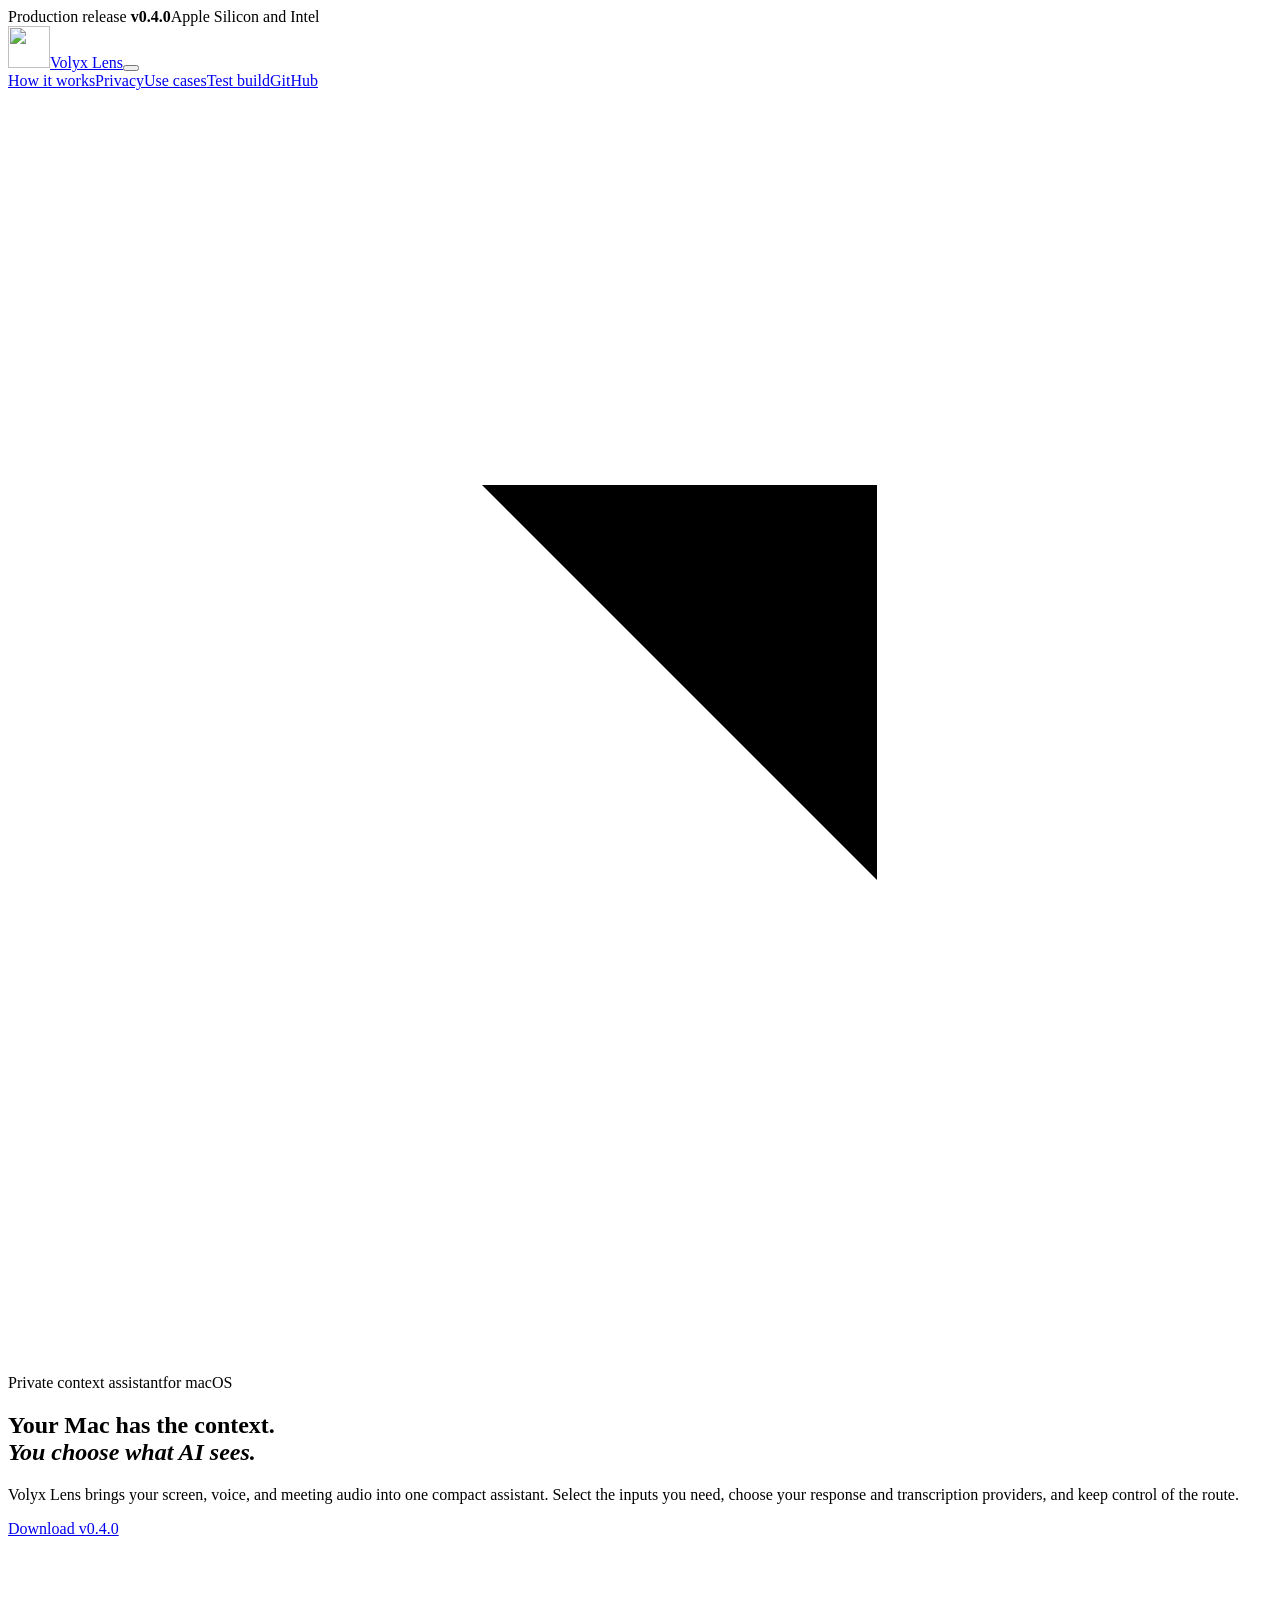
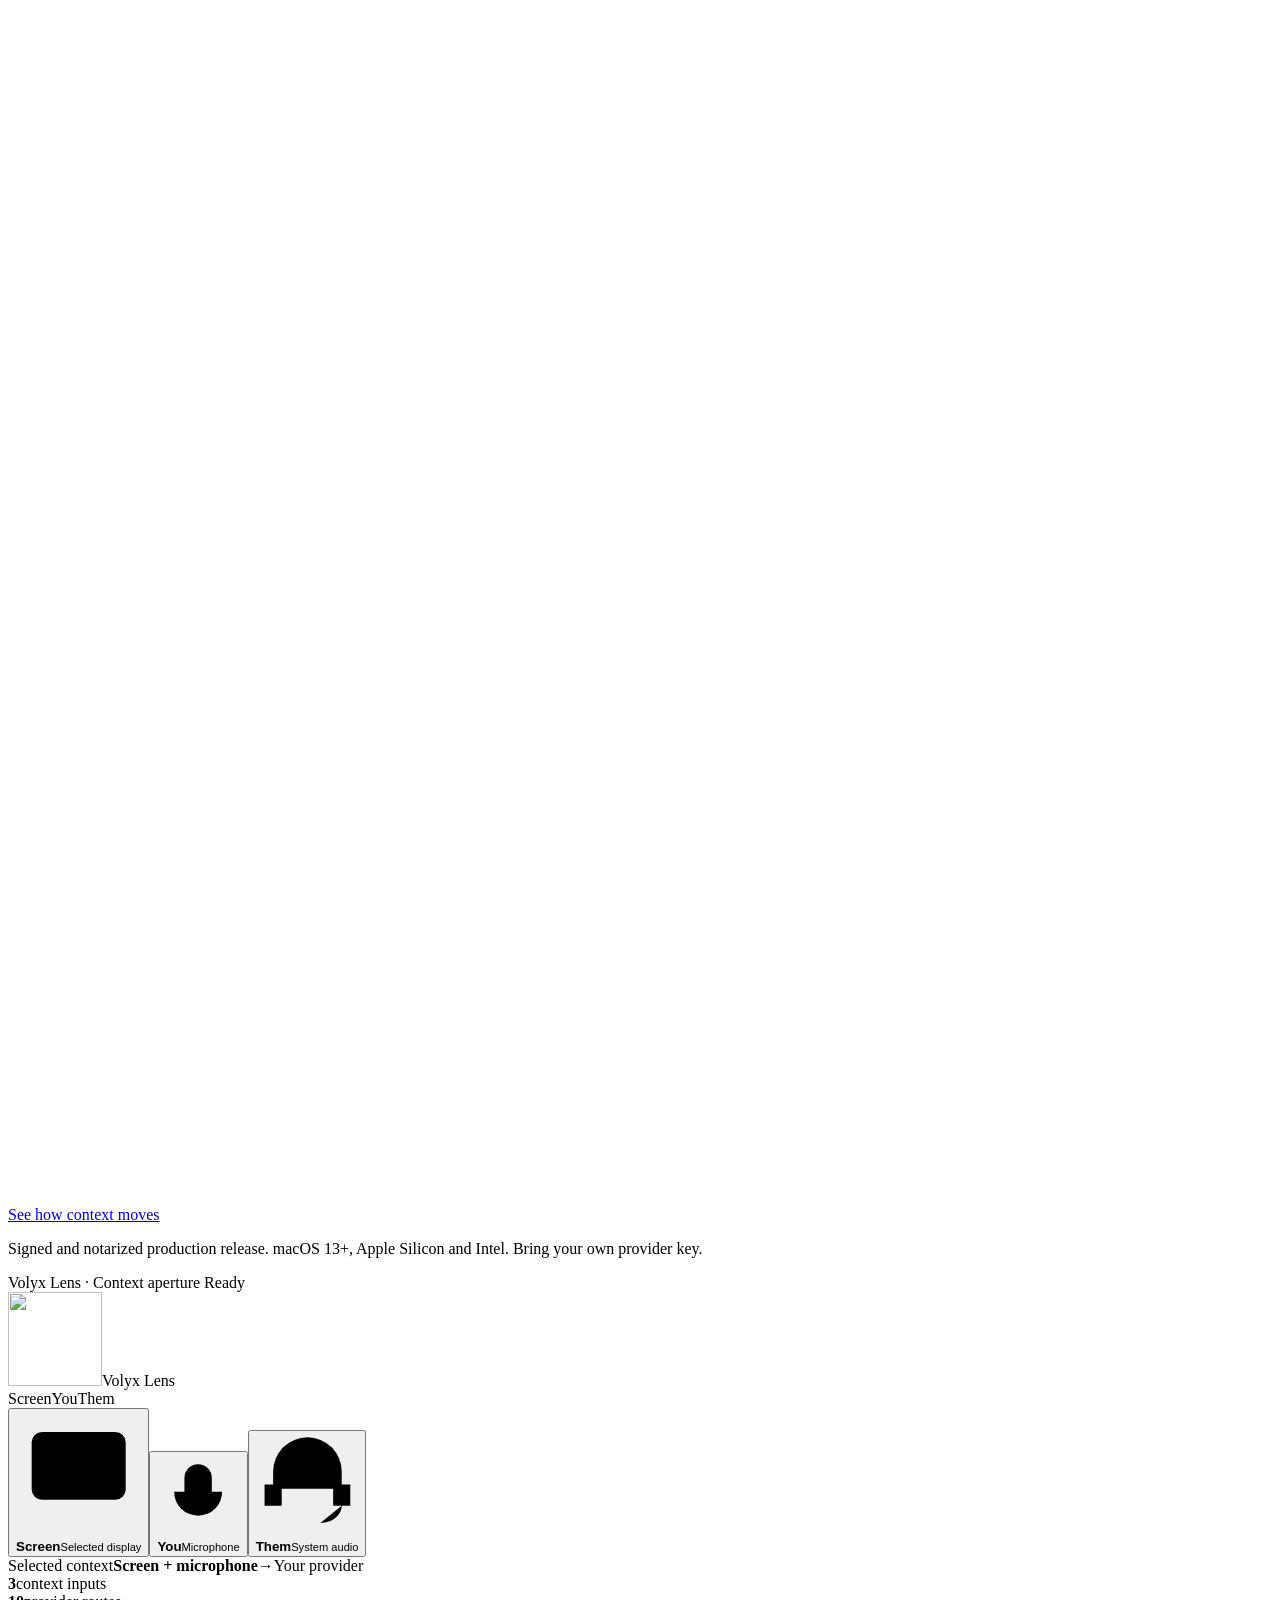
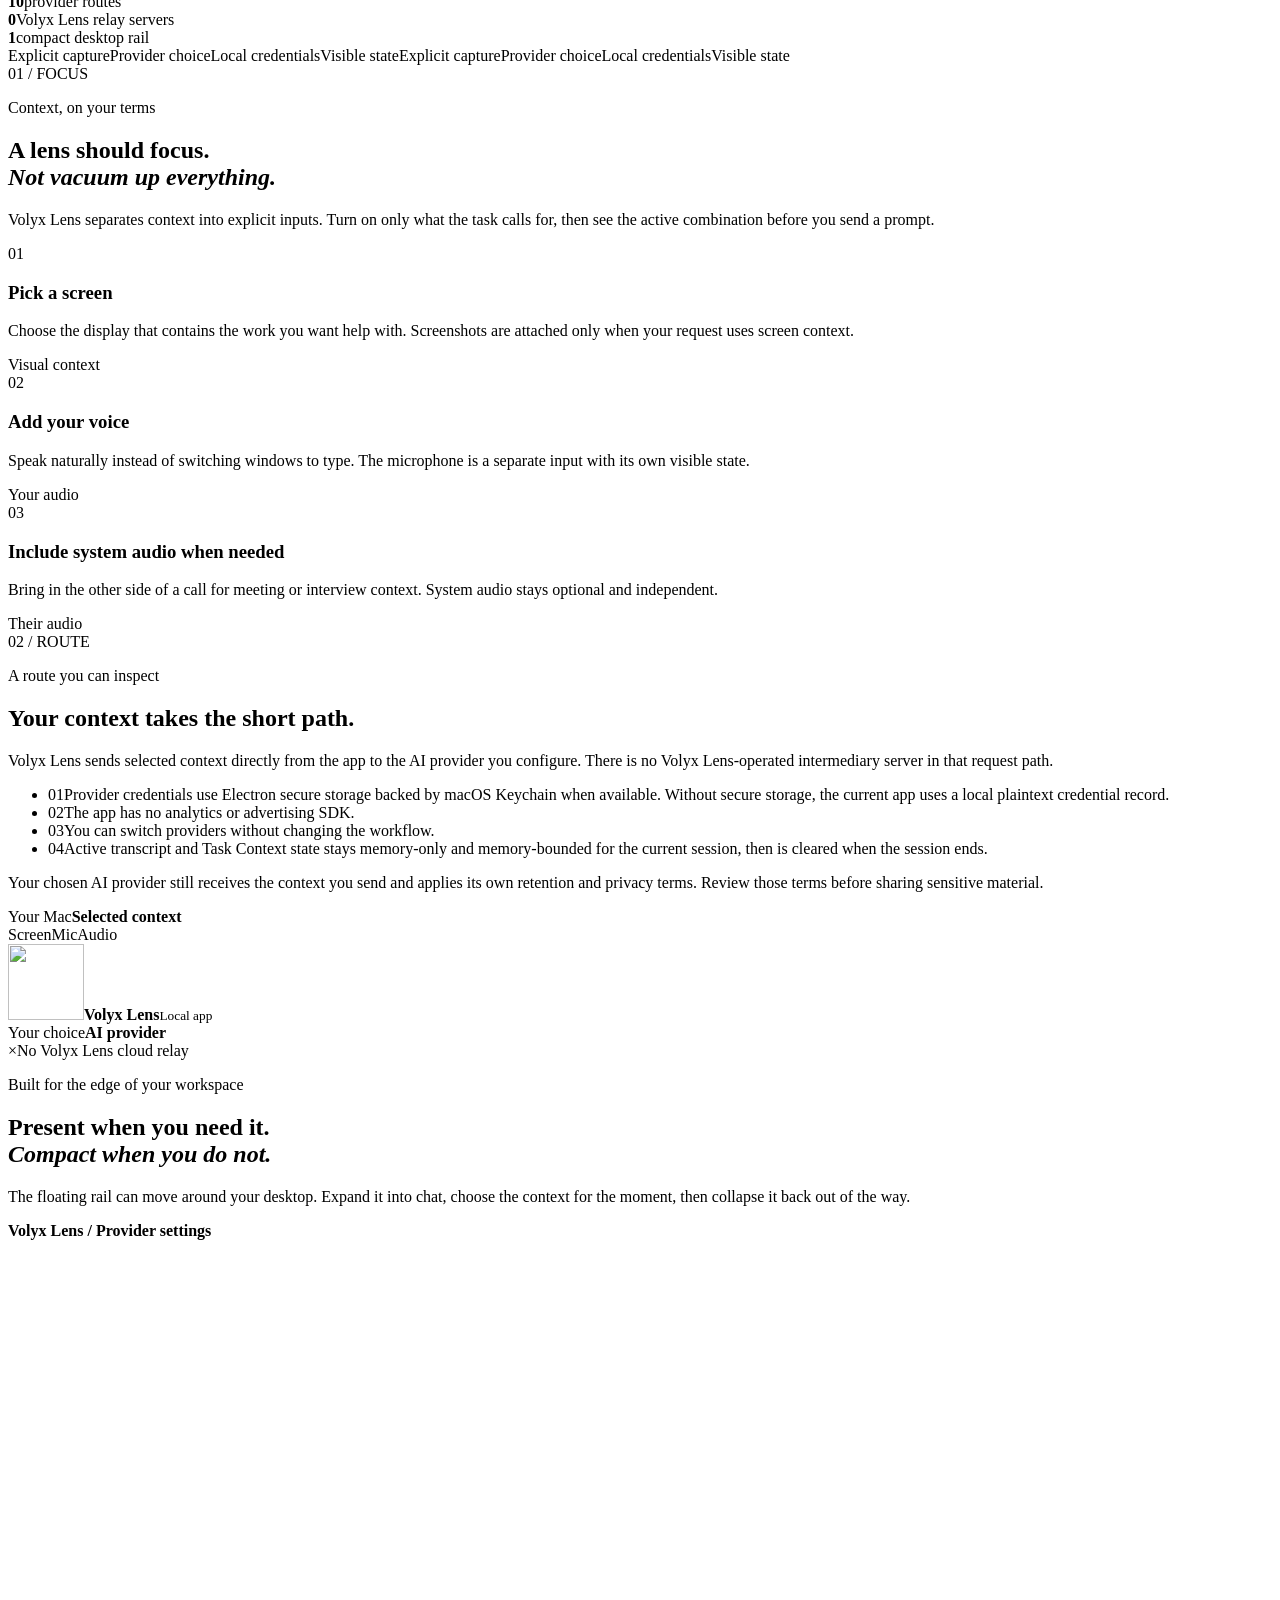
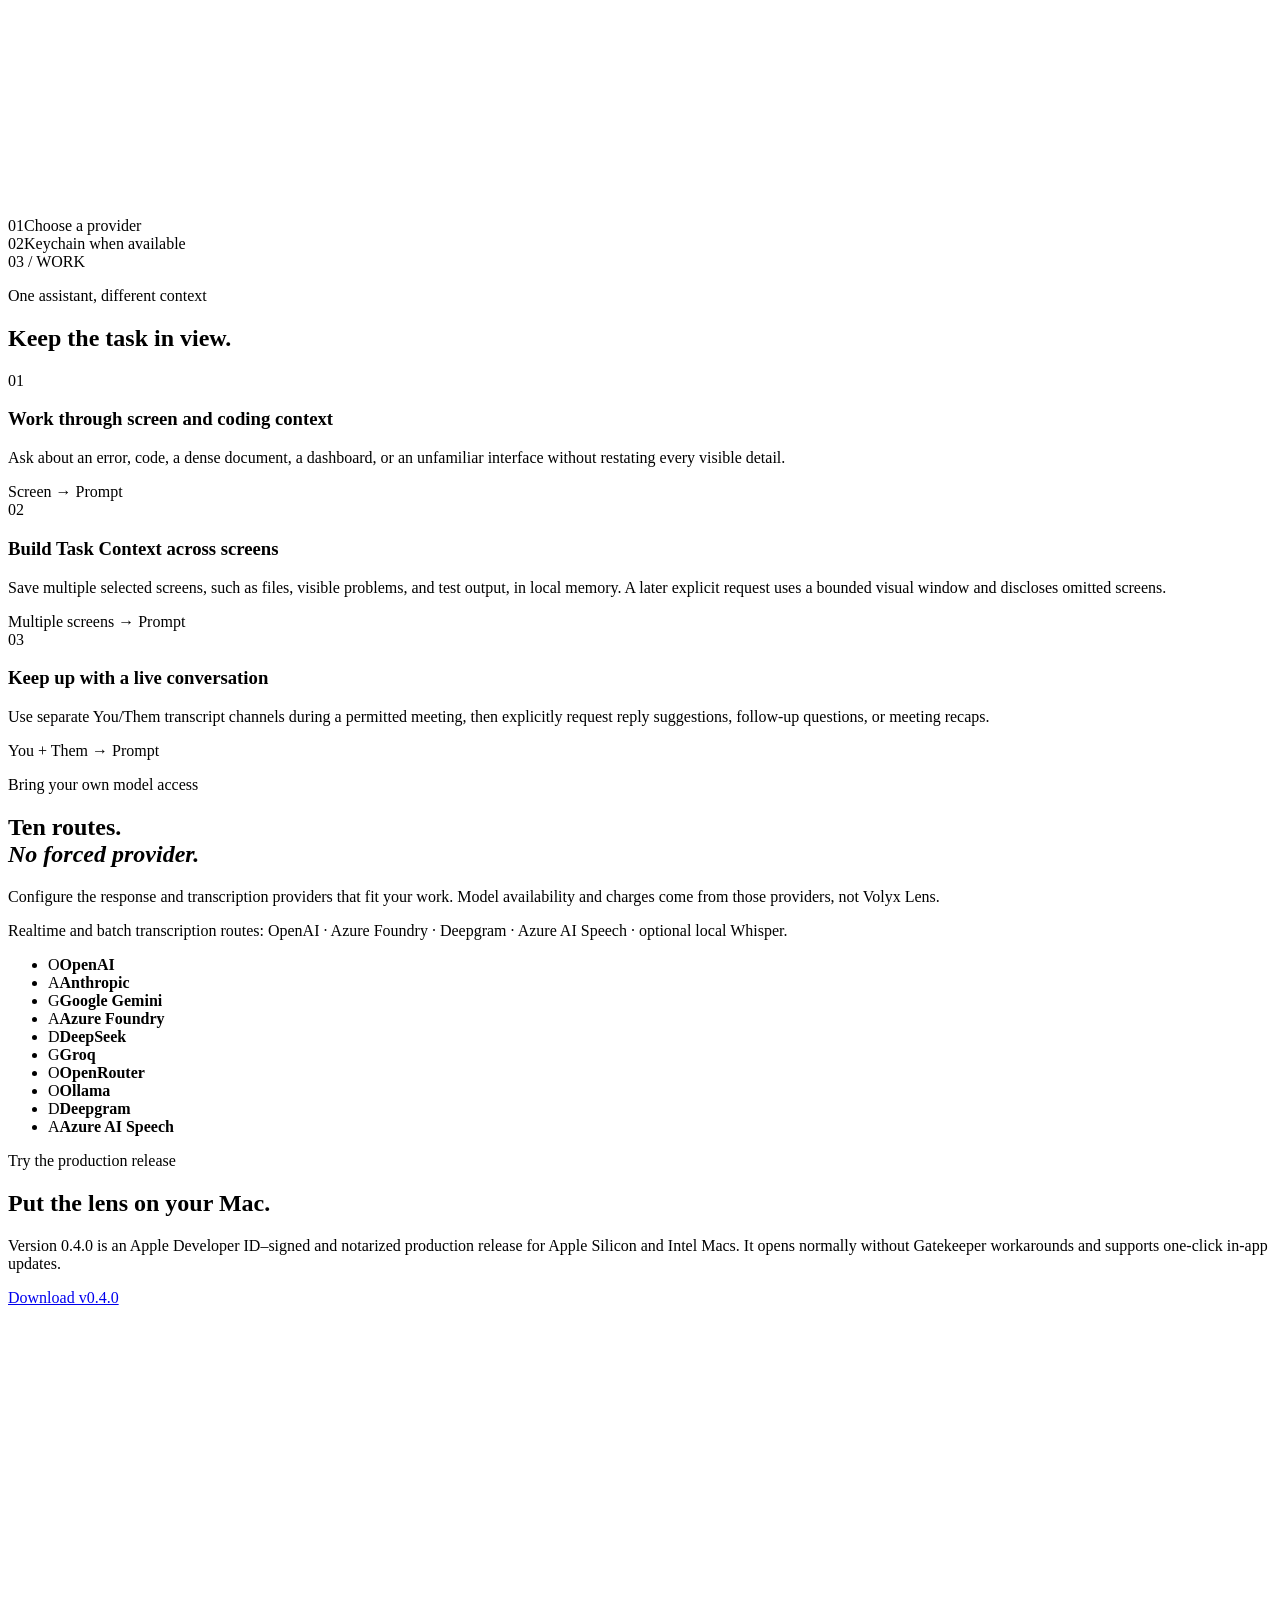
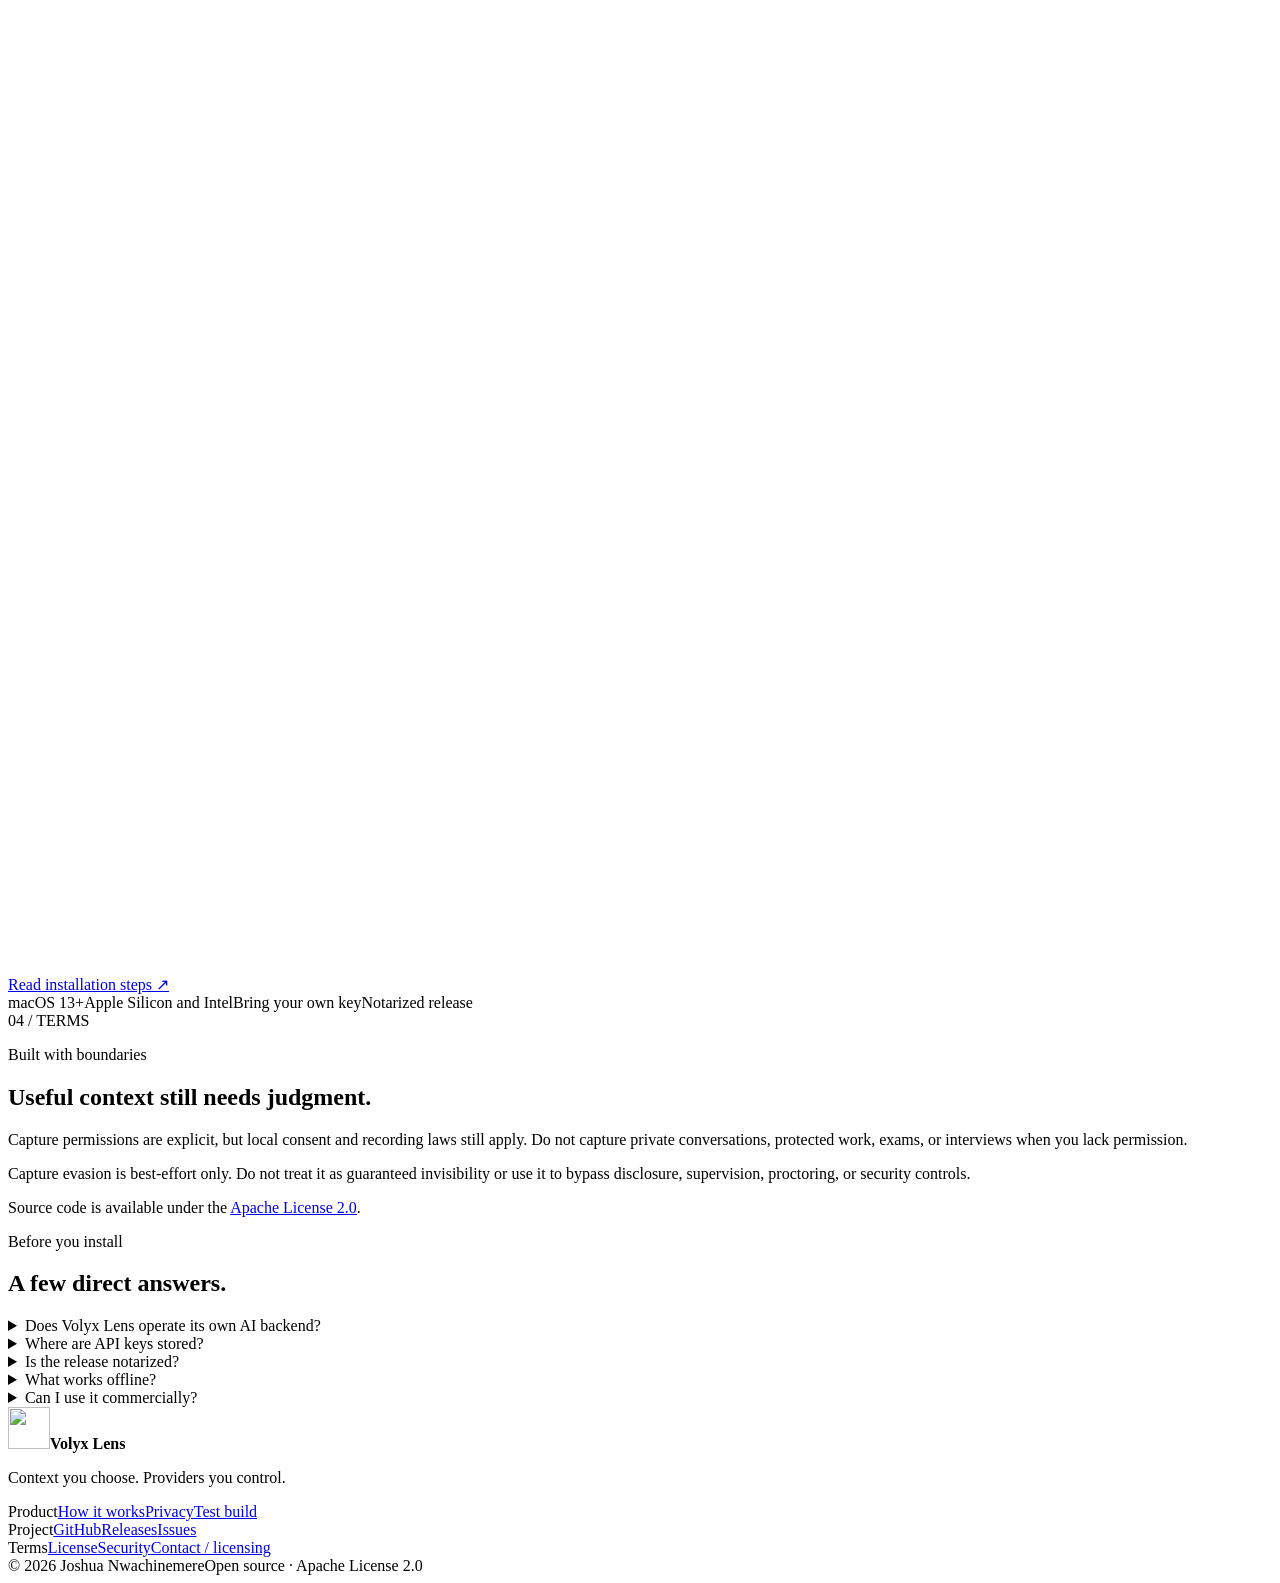
==== commit d979c4d7: "deploy: fix GitHub Pages asset base path (volyx-lens prefix)" ====
--- a/index.html
+++ b/index.html
@@ -1,2 +1,2 @@
-<!DOCTYPE html><!--NksVeKuWbN7EtOkgKEUfv--><html lang="en"><head>
-    <meta http-equiv="Content-Security-Policy" content="default-src 'self'; script-src 'self' 'sha256-TN2S42UEzTammXTnyqEUsi2KiZ9iHvUE++OjSdJLckM=' 'sha256-OBTN3RiyCV4Bq7dFqZ5a2pAXjnCcCYeTJMO2I/LYKeo=' 'sha256-+1WeNYVF5y1wyN5AGc+xx2K/qFTj0RQNJLR1N43vkQI=' 'sha256-TanQSa+4gTQH0MLm6bMAHJOmo/w3AwqJvqWjva5EiWs=' 'sha256-OTWb/WcszeFVkVcXrVa46pzrn3G/Y+cU2EIBY9v/iHc=' 'sha256-i3yhio3lJWv90zASJFK+oJMsz4aTMmi9KX9Qhm3ZFcM=' 'sha256-AJrGCtbQpGti2/a1AsRpl+ZihTEfS/iG+HlykD18OvY=' 'sha256-Mr2Zn67vO8w0IqUREiFIZBxDkzOsU4oWC5pTN74y5+4=' 'sha256-qWF2XIFxAjP6dO0p9iWFObkgBk2TPo7knt/5WRaPsCM=' 'sha256-5vtIBkBZ9dlfENqYUSzPTfbiDjpPs8bT+3GJ4Ec5OL8=' 'sha256-cd61zNxirslesHYpea2hDnc5emdFtdWD/S0eoqsmKNY=' 'sha256-+c2f6YMyzJN3X78WbEJ6yL8ApwvskQM3JJ6xGfuV3r8=' 'sha256-0Gkdq7NDtSI8AH5ztdkraH0L7yreWd43uzM1KpeUB3k=' 'sha256-C0VYrj+GtOcFn/nE2CdJ3jJybP/McalkUtwfCf4U2Dg=' 'sha256-kTjPo3mUoStdxuJU99Ye2qQckj3LsFp6cdDxsW97tBU=' 'sha256-VJHfLwXguf/sG16/OPAD9uhSR/BSrdpmTtcoiWCwn90=' 'sha256-DZZVJYOfG9ATudMhOAnnOFsnqIy3RKLcdMCOATH3L6c=' 'sha256-tb0NuTszmCc4DdZOUVmXDRVkCw4TKvdNGxzSVV+HxDI=' 'sha256-NQw4idXbg/diDfkf2GdasXZisP9nJZzGwV3s9nzX+G4=' 'sha256-I2nBKt5VIqh/HJimmWebdN53eP9axUaJglRSR4cj/BE='; style-src 'self'; img-src 'self'; connect-src 'none'; font-src 'self'; object-src 'none'; base-uri 'none'; form-action 'none'"><meta charSet="utf-8"/><meta name="viewport" content="width=device-width, initial-scale=1"/><link rel="preload" as="image" href="/assets/volyx-lens-logo.svg"/><link rel="stylesheet" href="/_next/static/css/ecb4d8db73c2c8cd.css" data-precedence="next"/><link rel="preload" as="script" fetchPriority="low" href="/_next/static/chunks/webpack-4a462cecab786e93.js"/><script src="/_next/static/chunks/4bd1b696-c023c6e3521b1417.js" async=""></script><script src="/_next/static/chunks/255-d999a7d6833d3983.js" async=""></script><script src="/_next/static/chunks/main-app-2ba4c6492421cad2.js" async=""></script><script src="/_next/static/chunks/app/page-56e51c05f2448b5c.js" async=""></script><title>Volyx Lens — Choose what your AI sees</title><meta name="description" content="A private assistant for your Mac. You choose the context, the response provider, and the transcription provider."/><meta name="application-name" content="Volyx Lens"/><meta name="keywords" content="Volyx Lens,macOS,AI assistant,screen context,privacy"/><link rel="canonical" href="https://volyxlens.pages.dev/"/><meta property="og:title" content="Volyx Lens — Choose what your AI sees"/><meta property="og:description" content="A private assistant for your Mac. You choose the context, the response provider, and the transcription provider."/><meta property="og:url" content="https://volyxlens.pages.dev/"/><meta property="og:image" content="https://volyxlens.pages.dev/assets/volyx-lens-onboarding.png"/><meta property="og:type" content="website"/><meta name="twitter:card" content="summary_large_image"/><meta name="twitter:title" content="Volyx Lens — Choose what your AI sees"/><meta name="twitter:description" content="A private assistant for your Mac. You choose the context, the response provider, and the transcription provider."/><meta name="twitter:image" content="https://volyxlens.pages.dev/assets/volyx-lens-onboarding.png"/><link rel="icon" href="/assets/volyx-lens-logo.svg"/><script type="application/ld+json">{"@context":"https://schema.org","@type":"SoftwareApplication","name":"Volyx Lens","applicationCategory":"UtilitiesApplication","operatingSystem":"macOS 13 or later on Apple Silicon and Intel","softwareVersion":"0.4.0","license":"https://www.apache.org/licenses/LICENSE-2.0","url":"https://github.com/dk3yyyy/volyx-lens","downloadUrl":"https://github.com/dk3yyyy/volyx-lens/releases/tag/v0.4.0","description":"A privacy-oriented macOS context assistant that sends user-selected screen, microphone, and system-audio context directly to the AI response and transcription providers you configure."}</script><script src="/_next/static/chunks/polyfills-42372ed130431b0a.js" noModule=""></script></head><body><div hidden=""><!--$--><!--/$--></div><div class="release-ribbon" role="status"><span class="release-dot" aria-hidden="true"></span><span>Production release <strong>v0.4.0</strong></span><span class="release-divider" aria-hidden="true"></span><span>Apple Silicon and Intel</span></div><header class="site-header" data-header="true"><a class="brand" href="#top" aria-label="Volyx Lens home"><img src="/assets/volyx-lens-logo.svg" width="42" height="42" alt=""/><span>Volyx Lens</span></a><button class="nav-toggle" type="button" aria-controls="site-nav" aria-expanded="false" aria-label="Open navigation"><span></span><span></span></button><nav class="site-nav" id="site-nav" aria-label="Main navigation"><a href="#how-it-works">How it works</a><a href="#privacy">Privacy</a><a href="#use-cases">Use cases</a><a href="#release">Test build</a><a class="nav-github" href="https://github.com/dk3yyyy/volyx-lens" target="_blank" rel="noreferrer">GitHub<svg viewBox="0 0 16 16" aria-hidden="true"><path d="M5 11 11 5M6 5h5v5"></path></svg></a></nav></header><main id="main"><section class="hero" id="top" aria-labelledby="hero-title"><div class="hero-glow" aria-hidden="true"></div><div class="hero-copy"><p class="eyebrow"><span>Private context assistant</span><span>for macOS</span></p><h1 id="hero-title">Your Mac has the context.<br/><em class="accent">You choose what AI sees.</em></h1><p class="hero-lede">Volyx Lens brings your screen, voice, and meeting audio into one compact assistant. Select the inputs you need, choose your response and transcription providers, and keep control of the route.</p><div class="hero-actions"><a class="button button-primary" href="https://github.com/dk3yyyy/volyx-lens/releases/tag/v0.4.0"><span>Download v0.4.0</span><svg viewBox="0 0 20 20" aria-hidden="true"><path d="M10 3v10m0 0 4-4m-4 4L6 9M4 17h12"></path></svg></a><a class="button button-quiet" href="#how-it-works">See how context moves</a></div><p class="hero-note">Signed and notarized production release. macOS 13+, Apple Silicon and Intel. Bring your own provider key.</p></div><div class="aperture-wrap" aria-label="Interactive context selector"><div class="aperture-card" data-aperture="true"><div class="aperture-topline"><span>Volyx Lens · Context aperture</span><span class="live-status"><i aria-hidden="true"></i> Ready</span></div><div class="aperture-stage" aria-hidden="true"><div class="orbit orbit-outer"></div><div class="orbit orbit-middle"></div><div class="orbit orbit-inner"></div><div class="beam beam-screen is-active" data-beam="screen"></div><div class="beam beam-you is-active" data-beam="you"></div><div class="beam beam-them" data-beam="them"></div><div class="lens-core"><img src="/assets/volyx-lens-logo.svg" width="94" height="94" alt=""/><span>Volyx Lens</span></div><span class="orbit-label label-screen is-active" data-label="screen">Screen</span><span class="orbit-label label-you is-active" data-label="you">You</span><span class="orbit-label label-them" data-label="them">Them</span></div><div class="context-controls" aria-label="Choose example context inputs"><button type="button" class="context-control is-active" data-context="screen" aria-pressed="true"><svg viewBox="0 0 24 24" aria-hidden="true"><rect x="3" y="4" width="18" height="13" rx="2"></rect><path d="M8 21h8M12 17v4"></path></svg><span><strong>Screen</strong><small>Selected display</small></span></button><button type="button" class="context-control is-active" data-context="you" aria-pressed="true"><svg viewBox="0 0 24 24" aria-hidden="true"><rect x="8" y="3" width="8" height="12" rx="4"></rect><path d="M5 11a7 7 0 0 0 14 0M12 18v3M9 21h6"></path></svg><span><strong>You</strong><small>Microphone</small></span></button><button type="button" class="context-control" data-context="them" aria-pressed="false"><svg viewBox="0 0 24 24" aria-hidden="true"><path d="M4 13V9a8 8 0 0 1 16 0v4"></path><path d="M4 12H2v5h4v-5H4Zm16 0h2v5h-4v-5h2ZM20 17c0 2-2 4-5 4"></path></svg><span><strong>Them</strong><small>System audio</small></span></button></div><div class="aperture-route" aria-live="polite"><span class="route-label">Selected context</span><strong data-context-summary="true">Screen + microphone</strong><span class="route-arrow" aria-hidden="true">→</span><span>Your provider</span></div></div></div><div class="hero-facts" aria-label="Product facts"><div><strong>3</strong><span>context inputs</span></div><div><strong>10</strong><span>provider routes</span></div><div><strong>0</strong><span>Volyx Lens relay servers</span></div><div><strong>1</strong><span>compact desktop rail</span></div></div></section><section class="marquee" aria-label="Product principles"><div class="marquee-track"><span>Explicit capture</span><i></i><span>Provider choice</span><i></i><span>Local credentials</span><i></i><span>Visible state</span><i></i><span aria-hidden="true">Explicit capture</span><i aria-hidden="true"></i><span aria-hidden="true">Provider choice</span><i aria-hidden="true"></i><span aria-hidden="true">Local credentials</span><i aria-hidden="true"></i><span aria-hidden="true">Visible state</span><i aria-hidden="true"></i></div></section><section class="section context-section" id="how-it-works" aria-labelledby="context-heading"><div class="section-index" aria-hidden="true">01 / FOCUS</div><div class="section-intro"><p class="eyebrow">Context, on your terms</p><h2 id="context-heading">A lens should focus.<br/><em class="accent">Not vacuum up everything.</em></h2><p>Volyx Lens separates context into explicit inputs. Turn on only what the task calls for, then see the active combination before you send a prompt.</p></div><div class="context-story"><article class="story-row"><div class="story-number">01</div><div class="story-icon screen-icon" aria-hidden="true"><span></span></div><div class="story-copy"><h3>Pick a screen</h3><p>Choose the display that contains the work you want help with. Screenshots are attached only when your request uses screen context.</p></div><span class="story-state">Visual context</span></article><article class="story-row"><div class="story-number">02</div><div class="story-icon mic-icon" aria-hidden="true"><span></span></div><div class="story-copy"><h3>Add your voice</h3><p>Speak naturally instead of switching windows to type. The microphone is a separate input with its own visible state.</p></div><span class="story-state">Your audio</span></article><article class="story-row"><div class="story-number">03</div><div class="story-icon wave-icon" aria-hidden="true"><span></span><span></span><span></span><span></span><span></span></div><div class="story-copy"><h3>Include system audio when needed</h3><p>Bring in the other side of a call for meeting or interview context. System audio stays optional and independent.</p></div><span class="story-state">Their audio</span></article></div></section><section class="section privacy-section" id="privacy" aria-labelledby="privacy-heading"><div class="section-index" aria-hidden="true">02 / ROUTE</div><div class="privacy-copy"><p class="eyebrow">A route you can inspect</p><h2 id="privacy-heading">Your context takes the short path.</h2><p>Volyx Lens sends selected context directly from the app to the AI provider you configure. There is no Volyx Lens-operated intermediary server in that request path.</p><ul class="plain-list"><li><span>01</span>Provider credentials use Electron secure storage backed by macOS Keychain when available. Without secure storage, the current app uses a local plaintext credential record.</li><li><span>02</span>The app has no analytics or advertising SDK.</li><li><span>03</span>You can switch providers without changing the workflow.</li><li><span>04</span>Active transcript and Task Context state stays memory-only and memory-bounded for the current session, then is cleared when the session ends.</li></ul><p class="privacy-caveat">Your chosen AI provider still receives the context you send and applies its own retention and privacy terms. Review those terms before sharing sensitive material.</p></div><div class="route-map" aria-label="Data route from selected Mac context to the configured AI provider"><div class="route-node route-source"><span class="node-kicker">Your Mac</span><strong>Selected context</strong><div class="source-chips"><span>Screen</span><span>Mic</span><span>Audio</span></div></div><div class="route-line" aria-hidden="true"><span></span></div><div class="route-node route-app"><img src="/assets/volyx-lens-logo.svg" width="76" height="76" alt=""/><strong>Volyx Lens</strong><small>Local app</small></div><div class="route-line" aria-hidden="true"><span></span></div><div class="route-node route-provider"><span class="node-kicker">Your choice</span><strong>AI provider</strong><div class="provider-mini"><i></i><i></i><i></i><i></i><i></i></div></div><div class="no-relay"><span aria-hidden="true">×</span>No Volyx Lens cloud relay</div></div></section><section class="product-window-section" aria-labelledby="product-heading"><div class="window-copy"><p class="eyebrow">Built for the edge of your workspace</p><h2 id="product-heading">Present when you need it.<br/><em class="accent">Compact when you do not.</em></h2><p>The floating rail can move around your desktop. Expand it into chat, choose the context for the moment, then collapse it back out of the way.</p></div><div class="product-window"><div class="window-chrome" aria-hidden="true"><span></span><span></span><span></span><strong>Volyx Lens / Provider settings</strong></div><img src="/assets/volyx-lens-settings.png" width="700" height="573" alt="Volyx Lens settings showing configurable AI providers and local API key fields" loading="lazy"/><div class="window-callout callout-one"><span>01</span>Choose a provider</div><div class="window-callout callout-two"><span>02</span>Keychain when available</div></div></section><section class="section use-section" id="use-cases" aria-labelledby="use-heading"><div class="section-index" aria-hidden="true">03 / WORK</div><div class="section-intro use-intro"><p class="eyebrow">One assistant, different context</p><h2 id="use-heading">Keep the task in view.</h2></div><div class="use-list"><article class="use-item"><div class="use-marker"><span>01</span><i></i></div><div><h3>Work through screen and coding context</h3><p>Ask about an error, code, a dense document, a dashboard, or an unfamiliar interface without restating every visible detail.</p></div><div class="use-input">Screen <span>→</span> Prompt</div></article><article class="use-item"><div class="use-marker"><span>02</span><i></i></div><div><h3>Build Task Context across screens</h3><p>Save multiple selected screens, such as files, visible problems, and test output, in local memory. A later explicit request uses a bounded visual window and discloses omitted screens.</p></div><div class="use-input">Multiple screens <span>→</span> Prompt</div></article><article class="use-item"><div class="use-marker"><span>03</span><i></i></div><div><h3>Keep up with a live conversation</h3><p>Use separate You/Them transcript channels during a permitted meeting, then explicitly request reply suggestions, follow-up questions, or meeting recaps.</p></div><div class="use-input">You + Them <span>→</span> Prompt</div></article></div></section><section class="provider-section" aria-labelledby="provider-heading"><div class="provider-copy"><p class="eyebrow">Bring your own model access</p><h2 id="provider-heading">Ten routes.<br/><em class="accent">No forced provider.</em></h2><p>Configure the response and transcription providers that fit your work. Model availability and charges come from those providers, not Volyx Lens.</p><p>Realtime and batch transcription routes: OpenAI · Azure Foundry · Deepgram · Azure AI Speech · optional local Whisper.</p></div><ul class="provider-list" aria-label="Supported AI providers"><li><span class="provider-glyph glyph-openai">O</span><strong>OpenAI</strong></li><li><span class="provider-glyph glyph-anthropic">A</span><strong>Anthropic</strong></li><li><span class="provider-glyph glyph-gemini">G</span><strong>Google Gemini</strong></li><li><span class="provider-glyph glyph-azure">A</span><strong>Azure Foundry</strong></li><li><span class="provider-glyph glyph-deepseek">D</span><strong>DeepSeek</strong></li><li><span class="provider-glyph glyph-groq">G</span><strong>Groq</strong></li><li><span class="provider-glyph glyph-openrouter">O</span><strong>OpenRouter</strong></li><li><span class="provider-glyph glyph-ollama">O</span><strong>Ollama</strong></li><li><span class="provider-glyph glyph-deepgram">D</span><strong>Deepgram</strong></li><li><span class="provider-glyph glyph-azure-speech">A</span><strong>Azure AI Speech</strong></li></ul></section><section class="release-section" id="release" aria-labelledby="release-heading"><div class="release-orbit" aria-hidden="true"><span></span><span></span><span></span></div><div class="release-content"><p class="eyebrow">Try the production release</p><h2 id="release-heading">Put the lens on your Mac.</h2><p>Version 0.4.0 is an Apple Developer ID–signed and notarized production release for Apple Silicon and Intel Macs. It opens normally without Gatekeeper workarounds and supports one-click in-app updates.</p><div class="release-actions"><a class="button button-primary button-light" href="https://github.com/dk3yyyy/volyx-lens/releases/tag/v0.4.0">Download v0.4.0<svg viewBox="0 0 20 20" aria-hidden="true"><path d="M10 3v10m0 0 4-4m-4 4L6 9M4 17h12"></path></svg></a><a class="text-link" href="https://github.com/dk3yyyy/volyx-lens#install-the-dmg" target="_blank" rel="noreferrer">Read installation steps <span aria-hidden="true">↗</span></a></div><div class="release-meta"><span>macOS 13+</span><span>Apple Silicon and Intel</span><span>Bring your own key</span><span>Notarized release</span></div></div></section><section class="section responsibility-section" aria-labelledby="responsibility-heading"><div class="section-index" aria-hidden="true">04 / TERMS</div><div class="responsibility-grid"><div><p class="eyebrow">Built with boundaries</p><h2 id="responsibility-heading">Useful context still needs judgment.</h2></div><div class="responsibility-copy"><p>Capture permissions are explicit, but local consent and recording laws still apply. Do not capture private conversations, protected work, exams, or interviews when you lack permission.</p><p>Capture evasion is best-effort only. Do not treat it as guaranteed invisibility or use it to bypass disclosure, supervision, proctoring, or security controls.</p><p>Source code is available under the <a href="https://github.com/dk3yyyy/volyx-lens/blob/main/LICENSE.md" target="_blank" rel="noreferrer">Apache License 2.0</a>.</p></div></div></section><section class="faq-section" aria-labelledby="faq-heading"><div class="faq-title"><p class="eyebrow">Before you install</p><h2 id="faq-heading">A few direct answers.</h2></div><div class="faq-list"><details><summary>Does Volyx Lens operate its own AI backend?<span aria-hidden="true"></span></summary><p>No. You configure your own supported provider. Requests travel from the desktop app to that provider, and the provider&#x27;s own data terms apply.</p></details><details><summary>Where are API keys stored?<span aria-hidden="true"></span></summary><p>The app uses Electron secure storage backed by macOS Keychain when available. If secure storage is unavailable, it falls back to a local plaintext credential record. The settings screen reports the storage status and lets you update or remove credentials.</p></details><details><summary>Is the release notarized?<span aria-hidden="true"></span></summary><p>Yes. Version 0.4.0 is Apple Developer ID–signed and notarized, so it opens without right-click workarounds. SHA-256 checksums, ZIP packages, and SBOMs are published with the release.</p></details><details><summary>What works offline?<span aria-hidden="true"></span></summary><p>AI responses require a configured provider; with a local Ollama server they run fully offline. Realtime transcription uses your configured provider (OpenAI, Azure Foundry, Deepgram, or Azure AI Speech), and optional Local Whisper covers offline batch transcription; automatic cloud fallback remains off by default.</p></details><details><summary>Can I use it commercially?<span aria-hidden="true"></span></summary><p>Yes. The public source is licensed under the Apache License 2.0, which permits commercial use, modification, and redistribution.</p></details></div></section></main><footer class="site-footer"><div class="footer-brand"><div class="footer-brand-lockup"><img src="/assets/volyx-lens-logo.svg" width="42" height="42" alt=""/><strong>Volyx Lens</strong></div><p>Context you choose. Providers you control.</p></div><div class="footer-links"><div><span>Product</span><a href="#how-it-works">How it works</a><a href="#privacy">Privacy</a><a href="#release">Test build</a></div><div><span>Project</span><a href="https://github.com/dk3yyyy/volyx-lens" target="_blank" rel="noreferrer">GitHub</a><a href="https://github.com/dk3yyyy/volyx-lens/releases" target="_blank" rel="noreferrer">Releases</a><a href="https://github.com/dk3yyyy/volyx-lens/issues" target="_blank" rel="noreferrer">Issues</a></div><div><span>Terms</span><a href="https://github.com/dk3yyyy/volyx-lens/blob/main/LICENSE.md" target="_blank" rel="noreferrer">License</a><a href="https://github.com/dk3yyyy/volyx-lens/security/policy" target="_blank" rel="noreferrer">Security</a><a href="https://github.com/dk3yyyy/volyx-lens/issues/new" target="_blank" rel="noreferrer">Contact / licensing</a></div></div><div class="footer-bottom"><span>© <span data-year="true">2026</span> Joshua Nwachinemere</span><span>Open source · Apache License 2.0</span></div></footer><!--$--><!--/$--><script src="/_next/static/chunks/webpack-4a462cecab786e93.js" id="_R_" async=""></script><script>(self.__next_f=self.__next_f||[]).push([0])</script><script>self.__next_f.push([1,"1:\"$Sreact.fragment\"\n2:I[9766,[],\"\"]\n3:I[8924,[],\"\"]\n4:I[8320,[\"974\",\"static/chunks/app/page-56e51c05f2448b5c.js\"],\"default\"]\n13:I[7150,[],\"\"]\n:HL[\"/_next/static/css/ecb4d8db73c2c8cd.css\",\"style\"]\n"])</script><script>self.__next_f.push([1,"0:{\"P\":null,\"b\":\"NksVeKuWbN7EtOkgKEUfv\",\"p\":\"\",\"c\":[\"\",\"\"],\"i\":false,\"f\":[[[\"\",{\"children\":[\"__PAGE__\",{}]},\"$undefined\",\"$undefined\",true],[\"\",[\"$\",\"$1\",\"c\",{\"children\":[[[\"$\",\"link\",\"0\",{\"rel\":\"stylesheet\",\"href\":\"/_next/static/css/ecb4d8db73c2c8cd.css\",\"precedence\":\"next\",\"crossOrigin\":\"$undefined\",\"nonce\":\"$undefined\"}]],[\"$\",\"html\",null,{\"lang\":\"en\",\"children\":[[\"$\",\"head\",null,{\"children\":[\"$\",\"script\",null,{\"type\":\"application/ld+json\",\"dangerouslySetInnerHTML\":{\"__html\":\"{\\\"@context\\\":\\\"https://schema.org\\\",\\\"@type\\\":\\\"SoftwareApplication\\\",\\\"name\\\":\\\"Volyx Lens\\\",\\\"applicationCategory\\\":\\\"UtilitiesApplication\\\",\\\"operatingSystem\\\":\\\"macOS 13 or later on Apple Silicon and Intel\\\",\\\"softwareVersion\\\":\\\"0.4.0\\\",\\\"license\\\":\\\"https://www.apache.org/licenses/LICENSE-2.0\\\",\\\"url\\\":\\\"https://github.com/dk3yyyy/volyx-lens\\\",\\\"downloadUrl\\\":\\\"https://github.com/dk3yyyy/volyx-lens/releases/tag/v0.4.0\\\",\\\"description\\\":\\\"A privacy-oriented macOS context assistant that sends user-selected screen, microphone, and system-audio context directly to the AI response and transcription providers you configure.\\\"}\"}}]}],[\"$\",\"body\",null,{\"children\":[\"$\",\"$L2\",null,{\"parallelRouterKey\":\"children\",\"error\":\"$undefined\",\"errorStyles\":\"$undefined\",\"errorScripts\":\"$undefined\",\"template\":[\"$\",\"$L3\",null,{}],\"templateStyles\":\"$undefined\",\"templateScripts\":\"$undefined\",\"notFound\":[[[\"$\",\"title\",null,{\"children\":\"404: This page could not be found.\"}],[\"$\",\"div\",null,{\"style\":{\"fontFamily\":\"system-ui,\\\"Segoe UI\\\",Roboto,Helvetica,Arial,sans-serif,\\\"Apple Color Emoji\\\",\\\"Segoe UI Emoji\\\"\",\"height\":\"100vh\",\"textAlign\":\"center\",\"display\":\"flex\",\"flexDirection\":\"column\",\"alignItems\":\"center\",\"justifyContent\":\"center\"},\"children\":[\"$\",\"div\",null,{\"children\":[[\"$\",\"style\",null,{\"dangerouslySetInnerHTML\":{\"__html\":\"body{color:#000;background:#fff;margin:0}.next-error-h1{border-right:1px solid rgba(0,0,0,.3)}@media (prefers-color-scheme:dark){body{color:#fff;background:#000}.next-error-h1{border-right:1px solid rgba(255,255,255,.3)}}\"}}],[\"$\",\"h1\",null,{\"className\":\"next-error-h1\",\"style\":{\"display\":\"inline-block\",\"margin\":\"0 20px 0 0\",\"padding\":\"0 23px 0 0\",\"fontSize\":24,\"fontWeight\":500,\"verticalAlign\":\"top\",\"lineHeight\":\"49px\"},\"children\":404}],[\"$\",\"div\",null,{\"style\":{\"display\":\"inline-block\"},\"children\":[\"$\",\"h2\",null,{\"style\":{\"fontSize\":14,\"fontWeight\":400,\"lineHeight\":\"49px\",\"margin\":0},\"children\":\"This page could not be found.\"}]}]]}]}]],[]],\"forbidden\":\"$undefined\",\"unauthorized\":\"$undefined\"}]}]]}]]}],{\"children\":[\"__PAGE__\",[\"$\",\"$1\",\"c\",{\"children\":[[[\"$\",\"div\",null,{\"className\":\"release-ribbon\",\"role\":\"status\",\"children\":[[\"$\",\"span\",null,{\"className\":\"release-dot\",\"aria-hidden\":\"true\"}],[\"$\",\"span\",null,{\"children\":[\"Production release \",[\"$\",\"strong\",null,{\"children\":\"v0.4.0\"}]]}],[\"$\",\"span\",null,{\"className\":\"release-divider\",\"aria-hidden\":\"true\"}],[\"$\",\"span\",null,{\"children\":\"Apple Silicon and Intel\"}]]}],[\"$\",\"$L4\",null,{}],[\"$\",\"main\",null,{\"id\":\"main\",\"children\":[[\"$\",\"section\",null,{\"className\":\"hero\",\"id\":\"top\",\"aria-labelledby\":\"hero-title\",\"children\":[[\"$\",\"div\",null,{\"className\":\"hero-glow\",\"aria-hidden\":\"true\"}],[\"$\",\"div\",null,{\"className\":\"hero-copy\",\"children\":[[\"$\",\"p\",null,{\"className\":\"eyebrow\",\"children\":[[\"$\",\"span\",null,{\"children\":\"Private context assistant\"}],[\"$\",\"span\",null,{\"children\":\"for macOS\"}]]}],[\"$\",\"h1\",null,{\"id\":\"hero-title\",\"children\":[\"Your Mac has the context.\",[\"$\",\"br\",null,{}],[\"$\",\"em\",null,{\"className\":\"accent\",\"children\":\"You choose what AI sees.\"}]]}],[\"$\",\"p\",null,{\"className\":\"hero-lede\",\"children\":\"Volyx Lens brings your screen, voice, and meeting audio into one compact assistant. Select the inputs you need, choose your response and transcription providers, and keep control of the route.\"}],[\"$\",\"div\",null,{\"className\":\"hero-actions\",\"children\":[[\"$\",\"a\",null,{\"className\":\"button button-primary\",\"href\":\"https://github.com/dk3yyyy/volyx-lens/releases/tag/v0.4.0\",\"children\":[[\"$\",\"span\",null,{\"children\":\"Download v0.4.0\"}],[\"$\",\"svg\",null,{\"viewBox\":\"0 0 20 20\",\"aria-hidden\":\"true\",\"children\":[\"$\",\"path\",null,{\"d\":\"M10 3v10m0 0 4-4m-4 4L6 9M4 17h12\"}]}]]}],[\"$\",\"a\",null,{\"className\":\"button button-quiet\",\"href\":\"#how-it-works\",\"children\":\"See how context moves\"}]]}],[\"$\",\"p\",null,{\"className\":\"hero-note\",\"children\":\"Signed and notarized production release. macOS 13+, Apple Silicon and Intel. Bring your own provider key.\"}]]}],[\"$\",\"div\",null,{\"className\":\"aperture-wrap\",\"aria-label\":\"Interactive context selector\",\"children\":\"$L5\"}],\"$L6\"]}],\"$L7\",\"$L8\",\"$L9\",\"$La\",\"$Lb\",\"$Lc\",\"$Ld\",\"$Le\",\"$Lf\"]}],\"$L10\"],null,\"$L11\"]}],{},null,false]},null,false],\"$L12\",false]],\"m\":\"$undefined\",\"G\":[\"$13\",[]],\"s\":false,\"S\":true}\n"])</script><script>self.__next_f.push([1,"14:I[5467,[\"974\",\"static/chunks/app/page-56e51c05f2448b5c.js\"],\"default\"]\n15:I[4431,[],\"OutletBoundary\"]\n17:I[5278,[],\"AsyncMetadataOutlet\"]\n19:I[4431,[],\"ViewportBoundary\"]\n1b:I[4431,[],\"MetadataBoundary\"]\n1c:\"$Sreact.suspense\"\n5:[\"$\",\"$L14\",null,{}]\n6:[\"$\",\"div\",null,{\"className\":\"hero-facts\",\"aria-label\":\"Product facts\",\"children\":[[\"$\",\"div\",null,{\"children\":[[\"$\",\"strong\",null,{\"children\":\"3\"}],[\"$\",\"span\",null,{\"children\":\"context inputs\"}]]}],[\"$\",\"div\",null,{\"children\":[[\"$\",\"strong\",null,{\"children\":\"10\"}],[\"$\",\"span\",null,{\"children\":\"provider routes\"}]]}],[\"$\",\"div\",null,{\"children\":[[\"$\",\"strong\",null,{\"children\":\"0\"}],[\"$\",\"span\",null,{\"children\":\"Volyx Lens relay servers\"}]]}],[\"$\",\"div\",null,{\"children\":[[\"$\",\"strong\",null,{\"children\":\"1\"}],[\"$\",\"span\",null,{\"children\":\"compact desktop rail\"}]]}]]}]\n"])</script><script>self.__next_f.push([1,"7:[\"$\",\"section\",null,{\"className\":\"marquee\",\"aria-label\":\"Product principles\",\"children\":[\"$\",\"div\",null,{\"className\":\"marquee-track\",\"children\":[[\"$\",\"span\",null,{\"children\":\"Explicit capture\"}],[\"$\",\"i\",null,{}],[\"$\",\"span\",null,{\"children\":\"Provider choice\"}],[\"$\",\"i\",null,{}],[\"$\",\"span\",null,{\"children\":\"Local credentials\"}],[\"$\",\"i\",null,{}],[\"$\",\"span\",null,{\"children\":\"Visible state\"}],[\"$\",\"i\",null,{}],[\"$\",\"span\",null,{\"aria-hidden\":\"true\",\"children\":\"Explicit capture\"}],[\"$\",\"i\",null,{\"aria-hidden\":\"true\"}],[\"$\",\"span\",null,{\"aria-hidden\":\"true\",\"children\":\"Provider choice\"}],[\"$\",\"i\",null,{\"aria-hidden\":\"true\"}],[\"$\",\"span\",null,{\"aria-hidden\":\"true\",\"children\":\"Local credentials\"}],[\"$\",\"i\",null,{\"aria-hidden\":\"true\"}],[\"$\",\"span\",null,{\"aria-hidden\":\"true\",\"children\":\"Visible state\"}],[\"$\",\"i\",null,{\"aria-hidden\":\"true\"}]]}]}]\n"])</script><script>self.__next_f.push([1,"8:[\"$\",\"section\",null,{\"className\":\"section context-section\",\"id\":\"how-it-works\",\"aria-labelledby\":\"context-heading\",\"children\":[[\"$\",\"div\",null,{\"className\":\"section-index\",\"aria-hidden\":\"true\",\"children\":\"01 / FOCUS\"}],[\"$\",\"div\",null,{\"className\":\"section-intro\",\"children\":[[\"$\",\"p\",null,{\"className\":\"eyebrow\",\"children\":\"Context, on your terms\"}],[\"$\",\"h2\",null,{\"id\":\"context-heading\",\"children\":[\"A lens should focus.\",[\"$\",\"br\",null,{}],[\"$\",\"em\",null,{\"className\":\"accent\",\"children\":\"Not vacuum up everything.\"}]]}],[\"$\",\"p\",null,{\"children\":\"Volyx Lens separates context into explicit inputs. Turn on only what the task calls for, then see the active combination before you send a prompt.\"}]]}],[\"$\",\"div\",null,{\"className\":\"context-story\",\"children\":[[\"$\",\"article\",null,{\"className\":\"story-row\",\"children\":[[\"$\",\"div\",null,{\"className\":\"story-number\",\"children\":\"01\"}],[\"$\",\"div\",null,{\"className\":\"story-icon screen-icon\",\"aria-hidden\":\"true\",\"children\":[\"$\",\"span\",null,{}]}],[\"$\",\"div\",null,{\"className\":\"story-copy\",\"children\":[[\"$\",\"h3\",null,{\"children\":\"Pick a screen\"}],[\"$\",\"p\",null,{\"children\":\"Choose the display that contains the work you want help with. Screenshots are attached only when your request uses screen context.\"}]]}],[\"$\",\"span\",null,{\"className\":\"story-state\",\"children\":\"Visual context\"}]]}],[\"$\",\"article\",null,{\"className\":\"story-row\",\"children\":[[\"$\",\"div\",null,{\"className\":\"story-number\",\"children\":\"02\"}],[\"$\",\"div\",null,{\"className\":\"story-icon mic-icon\",\"aria-hidden\":\"true\",\"children\":[\"$\",\"span\",null,{}]}],[\"$\",\"div\",null,{\"className\":\"story-copy\",\"children\":[[\"$\",\"h3\",null,{\"children\":\"Add your voice\"}],[\"$\",\"p\",null,{\"children\":\"Speak naturally instead of switching windows to type. The microphone is a separate input with its own visible state.\"}]]}],[\"$\",\"span\",null,{\"className\":\"story-state\",\"children\":\"Your audio\"}]]}],[\"$\",\"article\",null,{\"className\":\"story-row\",\"children\":[[\"$\",\"div\",null,{\"className\":\"story-number\",\"children\":\"03\"}],[\"$\",\"div\",null,{\"className\":\"story-icon wave-icon\",\"aria-hidden\":\"true\",\"children\":[[\"$\",\"span\",null,{}],[\"$\",\"span\",null,{}],[\"$\",\"span\",null,{}],[\"$\",\"span\",null,{}],[\"$\",\"span\",null,{}]]}],[\"$\",\"div\",null,{\"className\":\"story-copy\",\"children\":[[\"$\",\"h3\",null,{\"children\":\"Include system audio when needed\"}],[\"$\",\"p\",null,{\"children\":\"Bring in the other side of a call for meeting or interview context. System audio stays optional and independent.\"}]]}],[\"$\",\"span\",null,{\"className\":\"story-state\",\"children\":\"Their audio\"}]]}]]}]]}]\n"])</script><script>self.__next_f.push([1,"9:[\"$\",\"section\",null,{\"className\":\"section privacy-section\",\"id\":\"privacy\",\"aria-labelledby\":\"privacy-heading\",\"children\":[[\"$\",\"div\",null,{\"className\":\"section-index\",\"aria-hidden\":\"true\",\"children\":\"02 / ROUTE\"}],[\"$\",\"div\",null,{\"className\":\"privacy-copy\",\"children\":[[\"$\",\"p\",null,{\"className\":\"eyebrow\",\"children\":\"A route you can inspect\"}],[\"$\",\"h2\",null,{\"id\":\"privacy-heading\",\"children\":\"Your context takes the short path.\"}],[\"$\",\"p\",null,{\"children\":\"Volyx Lens sends selected context directly from the app to the AI provider you configure. There is no Volyx Lens-operated intermediary server in that request path.\"}],[\"$\",\"ul\",null,{\"className\":\"plain-list\",\"children\":[[\"$\",\"li\",null,{\"children\":[[\"$\",\"span\",null,{\"children\":\"01\"}],\"Provider credentials use Electron secure storage backed by macOS Keychain when available. Without secure storage, the current app uses a local plaintext credential record.\"]}],[\"$\",\"li\",null,{\"children\":[[\"$\",\"span\",null,{\"children\":\"02\"}],\"The app has no analytics or advertising SDK.\"]}],[\"$\",\"li\",null,{\"children\":[[\"$\",\"span\",null,{\"children\":\"03\"}],\"You can switch providers without changing the workflow.\"]}],[\"$\",\"li\",null,{\"children\":[[\"$\",\"span\",null,{\"children\":\"04\"}],\"Active transcript and Task Context state stays memory-only and memory-bounded for the current session, then is cleared when the session ends.\"]}]]}],[\"$\",\"p\",null,{\"className\":\"privacy-caveat\",\"children\":\"Your chosen AI provider still receives the context you send and applies its own retention and privacy terms. Review those terms before sharing sensitive material.\"}]]}],[\"$\",\"div\",null,{\"className\":\"route-map\",\"aria-label\":\"Data route from selected Mac context to the configured AI provider\",\"children\":[[\"$\",\"div\",null,{\"className\":\"route-node route-source\",\"children\":[[\"$\",\"span\",null,{\"className\":\"node-kicker\",\"children\":\"Your Mac\"}],[\"$\",\"strong\",null,{\"children\":\"Selected context\"}],[\"$\",\"div\",null,{\"className\":\"source-chips\",\"children\":[[\"$\",\"span\",null,{\"children\":\"Screen\"}],[\"$\",\"span\",null,{\"children\":\"Mic\"}],[\"$\",\"span\",null,{\"children\":\"Audio\"}]]}]]}],[\"$\",\"div\",null,{\"className\":\"route-line\",\"aria-hidden\":\"true\",\"children\":[\"$\",\"span\",null,{}]}],[\"$\",\"div\",null,{\"className\":\"route-node route-app\",\"children\":[[\"$\",\"img\",null,{\"src\":\"/assets/volyx-lens-logo.svg\",\"width\":76,\"height\":76,\"alt\":\"\"}],[\"$\",\"strong\",null,{\"children\":\"Volyx Lens\"}],[\"$\",\"small\",null,{\"children\":\"Local app\"}]]}],[\"$\",\"div\",null,{\"className\":\"route-line\",\"aria-hidden\":\"true\",\"children\":[\"$\",\"span\",null,{}]}],[\"$\",\"div\",null,{\"className\":\"route-node route-provider\",\"children\":[[\"$\",\"span\",null,{\"className\":\"node-kicker\",\"children\":\"Your choice\"}],[\"$\",\"strong\",null,{\"children\":\"AI provider\"}],[\"$\",\"div\",null,{\"className\":\"provider-mini\",\"children\":[[\"$\",\"i\",null,{}],[\"$\",\"i\",null,{}],[\"$\",\"i\",null,{}],[\"$\",\"i\",null,{}],[\"$\",\"i\",null,{}]]}]]}],[\"$\",\"div\",null,{\"className\":\"no-relay\",\"children\":[[\"$\",\"span\",null,{\"aria-hidden\":\"true\",\"children\":\"×\"}],\"No Volyx Lens cloud relay\"]}]]}]]}]\n"])</script><script>self.__next_f.push([1,"a:[\"$\",\"section\",null,{\"className\":\"product-window-section\",\"aria-labelledby\":\"product-heading\",\"children\":[[\"$\",\"div\",null,{\"className\":\"window-copy\",\"children\":[[\"$\",\"p\",null,{\"className\":\"eyebrow\",\"children\":\"Built for the edge of your workspace\"}],[\"$\",\"h2\",null,{\"id\":\"product-heading\",\"children\":[\"Present when you need it.\",[\"$\",\"br\",null,{}],[\"$\",\"em\",null,{\"className\":\"accent\",\"children\":\"Compact when you do not.\"}]]}],[\"$\",\"p\",null,{\"children\":\"The floating rail can move around your desktop. Expand it into chat, choose the context for the moment, then collapse it back out of the way.\"}]]}],[\"$\",\"div\",null,{\"className\":\"product-window\",\"children\":[[\"$\",\"div\",null,{\"className\":\"window-chrome\",\"aria-hidden\":\"true\",\"children\":[[\"$\",\"span\",null,{}],[\"$\",\"span\",null,{}],[\"$\",\"span\",null,{}],[\"$\",\"strong\",null,{\"children\":\"Volyx Lens / Provider settings\"}]]}],[\"$\",\"img\",null,{\"src\":\"/assets/volyx-lens-settings.png\",\"width\":700,\"height\":573,\"alt\":\"Volyx Lens settings showing configurable AI providers and local API key fields\",\"loading\":\"lazy\"}],[\"$\",\"div\",null,{\"className\":\"window-callout callout-one\",\"children\":[[\"$\",\"span\",null,{\"children\":\"01\"}],\"Choose a provider\"]}],[\"$\",\"div\",null,{\"className\":\"window-callout callout-two\",\"children\":[[\"$\",\"span\",null,{\"children\":\"02\"}],\"Keychain when available\"]}]]}]]}]\n"])</script><script>self.__next_f.push([1,"b:[\"$\",\"section\",null,{\"className\":\"section use-section\",\"id\":\"use-cases\",\"aria-labelledby\":\"use-heading\",\"children\":[[\"$\",\"div\",null,{\"className\":\"section-index\",\"aria-hidden\":\"true\",\"children\":\"03 / WORK\"}],[\"$\",\"div\",null,{\"className\":\"section-intro use-intro\",\"children\":[[\"$\",\"p\",null,{\"className\":\"eyebrow\",\"children\":\"One assistant, different context\"}],[\"$\",\"h2\",null,{\"id\":\"use-heading\",\"children\":\"Keep the task in view.\"}]]}],[\"$\",\"div\",null,{\"className\":\"use-list\",\"children\":[[\"$\",\"article\",null,{\"className\":\"use-item\",\"children\":[[\"$\",\"div\",null,{\"className\":\"use-marker\",\"children\":[[\"$\",\"span\",null,{\"children\":\"01\"}],[\"$\",\"i\",null,{}]]}],[\"$\",\"div\",null,{\"children\":[[\"$\",\"h3\",null,{\"children\":\"Work through screen and coding context\"}],[\"$\",\"p\",null,{\"children\":\"Ask about an error, code, a dense document, a dashboard, or an unfamiliar interface without restating every visible detail.\"}]]}],[\"$\",\"div\",null,{\"className\":\"use-input\",\"children\":[\"Screen \",[\"$\",\"span\",null,{\"children\":\"→\"}],\" Prompt\"]}]]}],[\"$\",\"article\",null,{\"className\":\"use-item\",\"children\":[[\"$\",\"div\",null,{\"className\":\"use-marker\",\"children\":[[\"$\",\"span\",null,{\"children\":\"02\"}],[\"$\",\"i\",null,{}]]}],[\"$\",\"div\",null,{\"children\":[[\"$\",\"h3\",null,{\"children\":\"Build Task Context across screens\"}],[\"$\",\"p\",null,{\"children\":\"Save multiple selected screens, such as files, visible problems, and test output, in local memory. A later explicit request uses a bounded visual window and discloses omitted screens.\"}]]}],[\"$\",\"div\",null,{\"className\":\"use-input\",\"children\":[\"Multiple screens \",[\"$\",\"span\",null,{\"children\":\"→\"}],\" Prompt\"]}]]}],[\"$\",\"article\",null,{\"className\":\"use-item\",\"children\":[[\"$\",\"div\",null,{\"className\":\"use-marker\",\"children\":[[\"$\",\"span\",null,{\"children\":\"03\"}],[\"$\",\"i\",null,{}]]}],[\"$\",\"div\",null,{\"children\":[[\"$\",\"h3\",null,{\"children\":\"Keep up with a live conversation\"}],[\"$\",\"p\",null,{\"children\":\"Use separate You/Them transcript channels during a permitted meeting, then explicitly request reply suggestions, follow-up questions, or meeting recaps.\"}]]}],[\"$\",\"div\",null,{\"className\":\"use-input\",\"children\":[\"You + Them \",[\"$\",\"span\",null,{\"children\":\"→\"}],\" Prompt\"]}]]}]]}]]}]\n"])</script><script>self.__next_f.push([1,"c:[\"$\",\"section\",null,{\"className\":\"provider-section\",\"aria-labelledby\":\"provider-heading\",\"children\":[[\"$\",\"div\",null,{\"className\":\"provider-copy\",\"children\":[[\"$\",\"p\",null,{\"className\":\"eyebrow\",\"children\":\"Bring your own model access\"}],[\"$\",\"h2\",null,{\"id\":\"provider-heading\",\"children\":[\"Ten routes.\",[\"$\",\"br\",null,{}],[\"$\",\"em\",null,{\"className\":\"accent\",\"children\":\"No forced provider.\"}]]}],[\"$\",\"p\",null,{\"children\":\"Configure the response and transcription providers that fit your work. Model availability and charges come from those providers, not Volyx Lens.\"}],[\"$\",\"p\",null,{\"children\":\"Realtime and batch transcription routes: OpenAI · Azure Foundry · Deepgram · Azure AI Speech · optional local Whisper.\"}]]}],[\"$\",\"ul\",null,{\"className\":\"provider-list\",\"aria-label\":\"Supported AI providers\",\"children\":[[\"$\",\"li\",\"OpenAI\",{\"children\":[[\"$\",\"span\",null,{\"className\":\"provider-glyph glyph-openai\",\"children\":\"O\"}],[\"$\",\"strong\",null,{\"children\":\"OpenAI\"}]]}],[\"$\",\"li\",\"Anthropic\",{\"children\":[[\"$\",\"span\",null,{\"className\":\"provider-glyph glyph-anthropic\",\"children\":\"A\"}],[\"$\",\"strong\",null,{\"children\":\"Anthropic\"}]]}],[\"$\",\"li\",\"Google Gemini\",{\"children\":[[\"$\",\"span\",null,{\"className\":\"provider-glyph glyph-gemini\",\"children\":\"G\"}],[\"$\",\"strong\",null,{\"children\":\"Google Gemini\"}]]}],[\"$\",\"li\",\"Azure Foundry\",{\"children\":[[\"$\",\"span\",null,{\"className\":\"provider-glyph glyph-azure\",\"children\":\"A\"}],[\"$\",\"strong\",null,{\"children\":\"Azure Foundry\"}]]}],[\"$\",\"li\",\"DeepSeek\",{\"children\":[[\"$\",\"span\",null,{\"className\":\"provider-glyph glyph-deepseek\",\"children\":\"D\"}],[\"$\",\"strong\",null,{\"children\":\"DeepSeek\"}]]}],[\"$\",\"li\",\"Groq\",{\"children\":[[\"$\",\"span\",null,{\"className\":\"provider-glyph glyph-groq\",\"children\":\"G\"}],[\"$\",\"strong\",null,{\"children\":\"Groq\"}]]}],[\"$\",\"li\",\"OpenRouter\",{\"children\":[[\"$\",\"span\",null,{\"className\":\"provider-glyph glyph-openrouter\",\"children\":\"O\"}],[\"$\",\"strong\",null,{\"children\":\"OpenRouter\"}]]}],[\"$\",\"li\",\"Ollama\",{\"children\":[[\"$\",\"span\",null,{\"className\":\"provider-glyph glyph-ollama\",\"children\":\"O\"}],[\"$\",\"strong\",null,{\"children\":\"Ollama\"}]]}],[\"$\",\"li\",\"Deepgram\",{\"children\":[[\"$\",\"span\",null,{\"className\":\"provider-glyph glyph-deepgram\",\"children\":\"D\"}],[\"$\",\"strong\",null,{\"children\":\"Deepgram\"}]]}],[\"$\",\"li\",\"Azure AI Speech\",{\"children\":[[\"$\",\"span\",null,{\"className\":\"provider-glyph glyph-azure-speech\",\"children\":\"A\"}],[\"$\",\"strong\",null,{\"children\":\"Azure AI Speech\"}]]}]]}]]}]\n"])</script><script>self.__next_f.push([1,"d:[\"$\",\"section\",null,{\"className\":\"release-section\",\"id\":\"release\",\"aria-labelledby\":\"release-heading\",\"children\":[[\"$\",\"div\",null,{\"className\":\"release-orbit\",\"aria-hidden\":\"true\",\"children\":[[\"$\",\"span\",null,{}],[\"$\",\"span\",null,{}],[\"$\",\"span\",null,{}]]}],[\"$\",\"div\",null,{\"className\":\"release-content\",\"children\":[[\"$\",\"p\",null,{\"className\":\"eyebrow\",\"children\":\"Try the production release\"}],[\"$\",\"h2\",null,{\"id\":\"release-heading\",\"children\":\"Put the lens on your Mac.\"}],[\"$\",\"p\",null,{\"children\":\"Version 0.4.0 is an Apple Developer ID–signed and notarized production release for Apple Silicon and Intel Macs. It opens normally without Gatekeeper workarounds and supports one-click in-app updates.\"}],[\"$\",\"div\",null,{\"className\":\"release-actions\",\"children\":[[\"$\",\"a\",null,{\"className\":\"button button-primary button-light\",\"href\":\"https://github.com/dk3yyyy/volyx-lens/releases/tag/v0.4.0\",\"children\":[\"Download v0.4.0\",[\"$\",\"svg\",null,{\"viewBox\":\"0 0 20 20\",\"aria-hidden\":\"true\",\"children\":[\"$\",\"path\",null,{\"d\":\"M10 3v10m0 0 4-4m-4 4L6 9M4 17h12\"}]}]]}],[\"$\",\"a\",null,{\"className\":\"text-link\",\"href\":\"https://github.com/dk3yyyy/volyx-lens#install-the-dmg\",\"target\":\"_blank\",\"rel\":\"noreferrer\",\"children\":[\"Read installation steps \",[\"$\",\"span\",null,{\"aria-hidden\":\"true\",\"children\":\"↗\"}]]}]]}],[\"$\",\"div\",null,{\"className\":\"release-meta\",\"children\":[[\"$\",\"span\",null,{\"children\":\"macOS 13+\"}],[\"$\",\"span\",null,{\"children\":\"Apple Silicon and Intel\"}],[\"$\",\"span\",null,{\"children\":\"Bring your own key\"}],[\"$\",\"span\",null,{\"children\":\"Notarized release\"}]]}]]}]]}]\n"])</script><script>self.__next_f.push([1,"e:[\"$\",\"section\",null,{\"className\":\"section responsibility-section\",\"aria-labelledby\":\"responsibility-heading\",\"children\":[[\"$\",\"div\",null,{\"className\":\"section-index\",\"aria-hidden\":\"true\",\"children\":\"04 / TERMS\"}],[\"$\",\"div\",null,{\"className\":\"responsibility-grid\",\"children\":[[\"$\",\"div\",null,{\"children\":[[\"$\",\"p\",null,{\"className\":\"eyebrow\",\"children\":\"Built with boundaries\"}],[\"$\",\"h2\",null,{\"id\":\"responsibility-heading\",\"children\":\"Useful context still needs judgment.\"}]]}],[\"$\",\"div\",null,{\"className\":\"responsibility-copy\",\"children\":[[\"$\",\"p\",null,{\"children\":\"Capture permissions are explicit, but local consent and recording laws still apply. Do not capture private conversations, protected work, exams, or interviews when you lack permission.\"}],[\"$\",\"p\",null,{\"children\":\"Capture evasion is best-effort only. Do not treat it as guaranteed invisibility or use it to bypass disclosure, supervision, proctoring, or security controls.\"}],[\"$\",\"p\",null,{\"children\":[\"Source code is available under the \",[\"$\",\"a\",null,{\"href\":\"https://github.com/dk3yyyy/volyx-lens/blob/main/LICENSE.md\",\"target\":\"_blank\",\"rel\":\"noreferrer\",\"children\":\"Apache License 2.0\"}],\".\"]}]]}]]}]]}]\n"])</script><script>self.__next_f.push([1,"f:[\"$\",\"section\",null,{\"className\":\"faq-section\",\"aria-labelledby\":\"faq-heading\",\"children\":[[\"$\",\"div\",null,{\"className\":\"faq-title\",\"children\":[[\"$\",\"p\",null,{\"className\":\"eyebrow\",\"children\":\"Before you install\"}],[\"$\",\"h2\",null,{\"id\":\"faq-heading\",\"children\":\"A few direct answers.\"}]]}],[\"$\",\"div\",null,{\"className\":\"faq-list\",\"children\":[[\"$\",\"details\",null,{\"children\":[[\"$\",\"summary\",null,{\"children\":[\"Does Volyx Lens operate its own AI backend?\",[\"$\",\"span\",null,{\"aria-hidden\":\"true\"}]]}],[\"$\",\"p\",null,{\"children\":\"No. You configure your own supported provider. Requests travel from the desktop app to that provider, and the provider's own data terms apply.\"}]]}],[\"$\",\"details\",null,{\"children\":[[\"$\",\"summary\",null,{\"children\":[\"Where are API keys stored?\",[\"$\",\"span\",null,{\"aria-hidden\":\"true\"}]]}],[\"$\",\"p\",null,{\"children\":\"The app uses Electron secure storage backed by macOS Keychain when available. If secure storage is unavailable, it falls back to a local plaintext credential record. The settings screen reports the storage status and lets you update or remove credentials.\"}]]}],[\"$\",\"details\",null,{\"children\":[[\"$\",\"summary\",null,{\"children\":[\"Is the release notarized?\",[\"$\",\"span\",null,{\"aria-hidden\":\"true\"}]]}],[\"$\",\"p\",null,{\"children\":\"Yes. Version 0.4.0 is Apple Developer ID–signed and notarized, so it opens without right-click workarounds. SHA-256 checksums, ZIP packages, and SBOMs are published with the release.\"}]]}],[\"$\",\"details\",null,{\"children\":[[\"$\",\"summary\",null,{\"children\":[\"What works offline?\",[\"$\",\"span\",null,{\"aria-hidden\":\"true\"}]]}],[\"$\",\"p\",null,{\"children\":\"AI responses require a configured provider; with a local Ollama server they run fully offline. Realtime transcription uses your configured provider (OpenAI, Azure Foundry, Deepgram, or Azure AI Speech), and optional Local Whisper covers offline batch transcription; automatic cloud fallback remains off by default.\"}]]}],[\"$\",\"details\",null,{\"children\":[[\"$\",\"summary\",null,{\"children\":[\"Can I use it commercially?\",[\"$\",\"span\",null,{\"aria-hidden\":\"true\"}]]}],[\"$\",\"p\",null,{\"children\":\"Yes. The public source is licensed under the Apache License 2.0, which permits commercial use, modification, and redistribution.\"}]]}]]}]]}]\n"])</script><script>self.__next_f.push([1,"10:[\"$\",\"footer\",null,{\"className\":\"site-footer\",\"children\":[[\"$\",\"div\",null,{\"className\":\"footer-brand\",\"children\":[[\"$\",\"div\",null,{\"className\":\"footer-brand-lockup\",\"children\":[[\"$\",\"img\",null,{\"src\":\"/assets/volyx-lens-logo.svg\",\"width\":42,\"height\":42,\"alt\":\"\"}],[\"$\",\"strong\",null,{\"children\":\"Volyx Lens\"}]]}],[\"$\",\"p\",null,{\"children\":\"Context you choose. Providers you control.\"}]]}],[\"$\",\"div\",null,{\"className\":\"footer-links\",\"children\":[[\"$\",\"div\",null,{\"children\":[[\"$\",\"span\",null,{\"children\":\"Product\"}],[\"$\",\"a\",null,{\"href\":\"#how-it-works\",\"children\":\"How it works\"}],[\"$\",\"a\",null,{\"href\":\"#privacy\",\"children\":\"Privacy\"}],[\"$\",\"a\",null,{\"href\":\"#release\",\"children\":\"Test build\"}]]}],[\"$\",\"div\",null,{\"children\":[[\"$\",\"span\",null,{\"children\":\"Project\"}],[\"$\",\"a\",null,{\"href\":\"https://github.com/dk3yyyy/volyx-lens\",\"target\":\"_blank\",\"rel\":\"noreferrer\",\"children\":\"GitHub\"}],[\"$\",\"a\",null,{\"href\":\"https://github.com/dk3yyyy/volyx-lens/releases\",\"target\":\"_blank\",\"rel\":\"noreferrer\",\"children\":\"Releases\"}],[\"$\",\"a\",null,{\"href\":\"https://github.com/dk3yyyy/volyx-lens/issues\",\"target\":\"_blank\",\"rel\":\"noreferrer\",\"children\":\"Issues\"}]]}],[\"$\",\"div\",null,{\"children\":[[\"$\",\"span\",null,{\"children\":\"Terms\"}],[\"$\",\"a\",null,{\"href\":\"https://github.com/dk3yyyy/volyx-lens/blob/main/LICENSE.md\",\"target\":\"_blank\",\"rel\":\"noreferrer\",\"children\":\"License\"}],[\"$\",\"a\",null,{\"href\":\"https://github.com/dk3yyyy/volyx-lens/security/policy\",\"target\":\"_blank\",\"rel\":\"noreferrer\",\"children\":\"Security\"}],[\"$\",\"a\",null,{\"href\":\"https://github.com/dk3yyyy/volyx-lens/issues/new\",\"target\":\"_blank\",\"rel\":\"noreferrer\",\"children\":\"Contact / licensing\"}]]}]]}],[\"$\",\"div\",null,{\"className\":\"footer-bottom\",\"children\":[[\"$\",\"span\",null,{\"children\":[\"© \",[\"$\",\"span\",null,{\"data-year\":true,\"children\":2026}],\" Joshua Nwachinemere\"]}],[\"$\",\"span\",null,{\"children\":\"Open source · Apache License 2.0\"}]]}]]}]\n"])</script><script>self.__next_f.push([1,"11:[\"$\",\"$L15\",null,{\"children\":[\"$L16\",[\"$\",\"$L17\",null,{\"promise\":\"$@18\"}]]}]\n12:[\"$\",\"$1\",\"h\",{\"children\":[null,[[\"$\",\"$L19\",null,{\"children\":\"$L1a\"}],null],[\"$\",\"$L1b\",null,{\"children\":[\"$\",\"div\",null,{\"hidden\":true,\"children\":[\"$\",\"$1c\",null,{\"fallback\":null,\"children\":\"$L1d\"}]}]}]]}]\n"])</script><script>self.__next_f.push([1,"1a:[[\"$\",\"meta\",\"0\",{\"charSet\":\"utf-8\"}],[\"$\",\"meta\",\"1\",{\"name\":\"viewport\",\"content\":\"width=device-width, initial-scale=1\"}]]\n16:null\n"])</script><script>self.__next_f.push([1,"1e:I[622,[],\"IconMark\"]\n"])</script><script>self.__next_f.push([1,"18:{\"metadata\":[[\"$\",\"title\",\"0\",{\"children\":\"Volyx Lens — Choose what your AI sees\"}],[\"$\",\"meta\",\"1\",{\"name\":\"description\",\"content\":\"A private assistant for your Mac. You choose the context, the response provider, and the transcription provider.\"}],[\"$\",\"meta\",\"2\",{\"name\":\"application-name\",\"content\":\"Volyx Lens\"}],[\"$\",\"meta\",\"3\",{\"name\":\"keywords\",\"content\":\"Volyx Lens,macOS,AI assistant,screen context,privacy\"}],[\"$\",\"link\",\"4\",{\"rel\":\"canonical\",\"href\":\"https://volyxlens.pages.dev/\"}],[\"$\",\"meta\",\"5\",{\"property\":\"og:title\",\"content\":\"Volyx Lens — Choose what your AI sees\"}],[\"$\",\"meta\",\"6\",{\"property\":\"og:description\",\"content\":\"A private assistant for your Mac. You choose the context, the response provider, and the transcription provider.\"}],[\"$\",\"meta\",\"7\",{\"property\":\"og:url\",\"content\":\"https://volyxlens.pages.dev/\"}],[\"$\",\"meta\",\"8\",{\"property\":\"og:image\",\"content\":\"https://volyxlens.pages.dev/assets/volyx-lens-onboarding.png\"}],[\"$\",\"meta\",\"9\",{\"property\":\"og:type\",\"content\":\"website\"}],[\"$\",\"meta\",\"10\",{\"name\":\"twitter:card\",\"content\":\"summary_large_image\"}],[\"$\",\"meta\",\"11\",{\"name\":\"twitter:title\",\"content\":\"Volyx Lens — Choose what your AI sees\"}],[\"$\",\"meta\",\"12\",{\"name\":\"twitter:description\",\"content\":\"A private assistant for your Mac. You choose the context, the response provider, and the transcription provider.\"}],[\"$\",\"meta\",\"13\",{\"name\":\"twitter:image\",\"content\":\"https://volyxlens.pages.dev/assets/volyx-lens-onboarding.png\"}],[\"$\",\"link\",\"14\",{\"rel\":\"icon\",\"href\":\"/assets/volyx-lens-logo.svg\"}],[\"$\",\"$L1e\",\"15\",{}]],\"error\":null,\"digest\":\"$undefined\"}\n"])</script><script>self.__next_f.push([1,"1d:\"$18:metadata\"\n"])</script></body></html>+<!DOCTYPE html><!--YhXts7lrQdUDhpCIZxIIf--><html lang="en"><head>
+    <meta http-equiv="Content-Security-Policy" content="default-src 'self'; script-src 'self' 'sha256-TN2S42UEzTammXTnyqEUsi2KiZ9iHvUE++OjSdJLckM=' 'sha256-OBTN3RiyCV4Bq7dFqZ5a2pAXjnCcCYeTJMO2I/LYKeo=' 'sha256-ySCgd8NKDdoEKYFtv7cO/mOd2OtWTspTV586MoVdEuo=' 'sha256-RsfNhFCZo8cRkiMle+CvjylJfAN5HS586b9fFwbx1uw=' 'sha256-rwWD5r+Q8BJezXh9f0Aras/IHR3Kmxppp4XuQXW2Tw0=' 'sha256-i3yhio3lJWv90zASJFK+oJMsz4aTMmi9KX9Qhm3ZFcM=' 'sha256-AJrGCtbQpGti2/a1AsRpl+ZihTEfS/iG+HlykD18OvY=' 'sha256-f9YREkPoTqVVBzkjRdp0G3d9MFw20QFv+lB/RxS8yDc=' 'sha256-CCpAT7LkACgARmBkGXb5wlegExqMaRygQnICwP2nxQs=' 'sha256-5vtIBkBZ9dlfENqYUSzPTfbiDjpPs8bT+3GJ4Ec5OL8=' 'sha256-cd61zNxirslesHYpea2hDnc5emdFtdWD/S0eoqsmKNY=' 'sha256-+c2f6YMyzJN3X78WbEJ6yL8ApwvskQM3JJ6xGfuV3r8=' 'sha256-0Gkdq7NDtSI8AH5ztdkraH0L7yreWd43uzM1KpeUB3k=' 'sha256-C0VYrj+GtOcFn/nE2CdJ3jJybP/McalkUtwfCf4U2Dg=' 'sha256-se+PQXmsM41nY0Wf++vKmcshCQfMQUG/OGXe91ILeKo=' 'sha256-VJHfLwXguf/sG16/OPAD9uhSR/BSrdpmTtcoiWCwn90=' 'sha256-DZZVJYOfG9ATudMhOAnnOFsnqIy3RKLcdMCOATH3L6c=' 'sha256-tb0NuTszmCc4DdZOUVmXDRVkCw4TKvdNGxzSVV+HxDI=' 'sha256-uQxq5graG+lIzMM3ziOu+eSr2ojkfhsOr10SelW2occ=' 'sha256-I2nBKt5VIqh/HJimmWebdN53eP9axUaJglRSR4cj/BE='; style-src 'self'; img-src 'self'; connect-src 'none'; font-src 'self'; object-src 'none'; base-uri 'none'; form-action 'none'"><meta charSet="utf-8"/><meta name="viewport" content="width=device-width, initial-scale=1"/><link rel="preload" as="image" href="/volyx-lens/assets/volyx-lens-logo.svg"/><link rel="stylesheet" href="/volyx-lens/_next/static/css/ecb4d8db73c2c8cd.css" data-precedence="next"/><link rel="preload" as="script" fetchPriority="low" href="/volyx-lens/_next/static/chunks/webpack-e9728e2371e1152f.js"/><script src="/volyx-lens/_next/static/chunks/4bd1b696-c023c6e3521b1417.js" async=""></script><script src="/volyx-lens/_next/static/chunks/255-19aad62ad7a46c56.js" async=""></script><script src="/volyx-lens/_next/static/chunks/main-app-2ba4c6492421cad2.js" async=""></script><script src="/volyx-lens/_next/static/chunks/app/page-4dc8d3340e0a3737.js" async=""></script><title>Volyx Lens — Choose what your AI sees</title><meta name="description" content="A private assistant for your Mac. You choose the context, the response provider, and the transcription provider."/><meta name="application-name" content="Volyx Lens"/><meta name="keywords" content="Volyx Lens,macOS,AI assistant,screen context,privacy"/><link rel="canonical" href="https://volyxlens.pages.dev/"/><meta property="og:title" content="Volyx Lens — Choose what your AI sees"/><meta property="og:description" content="A private assistant for your Mac. You choose the context, the response provider, and the transcription provider."/><meta property="og:url" content="https://volyxlens.pages.dev/"/><meta property="og:image" content="https://volyxlens.pages.dev/assets/volyx-lens-onboarding.png"/><meta property="og:type" content="website"/><meta name="twitter:card" content="summary_large_image"/><meta name="twitter:title" content="Volyx Lens — Choose what your AI sees"/><meta name="twitter:description" content="A private assistant for your Mac. You choose the context, the response provider, and the transcription provider."/><meta name="twitter:image" content="https://volyxlens.pages.dev/assets/volyx-lens-onboarding.png"/><link rel="icon" href="/volyx-lens/assets/volyx-lens-logo.svg"/><script type="application/ld+json">{"@context":"https://schema.org","@type":"SoftwareApplication","name":"Volyx Lens","applicationCategory":"UtilitiesApplication","operatingSystem":"macOS 13 or later on Apple Silicon and Intel","softwareVersion":"0.4.0","license":"https://www.apache.org/licenses/LICENSE-2.0","url":"https://github.com/dk3yyyy/volyx-lens","downloadUrl":"https://github.com/dk3yyyy/volyx-lens/releases/tag/v0.4.0","description":"A privacy-oriented macOS context assistant that sends user-selected screen, microphone, and system-audio context directly to the AI response and transcription providers you configure."}</script><script src="/volyx-lens/_next/static/chunks/polyfills-42372ed130431b0a.js" noModule=""></script></head><body><div hidden=""><!--$--><!--/$--></div><div class="release-ribbon" role="status"><span class="release-dot" aria-hidden="true"></span><span>Production release <strong>v0.4.0</strong></span><span class="release-divider" aria-hidden="true"></span><span>Apple Silicon and Intel</span></div><header class="site-header" data-header="true"><a class="brand" href="#top" aria-label="Volyx Lens home"><img src="/volyx-lens/assets/volyx-lens-logo.svg" width="42" height="42" alt=""/><span>Volyx Lens</span></a><button class="nav-toggle" type="button" aria-controls="site-nav" aria-expanded="false" aria-label="Open navigation"><span></span><span></span></button><nav class="site-nav" id="site-nav" aria-label="Main navigation"><a href="#how-it-works">How it works</a><a href="#privacy">Privacy</a><a href="#use-cases">Use cases</a><a href="#release">Test build</a><a class="nav-github" href="https://github.com/dk3yyyy/volyx-lens" target="_blank" rel="noreferrer">GitHub<svg viewBox="0 0 16 16" aria-hidden="true"><path d="M5 11 11 5M6 5h5v5"></path></svg></a></nav></header><main id="main"><section class="hero" id="top" aria-labelledby="hero-title"><div class="hero-glow" aria-hidden="true"></div><div class="hero-copy"><p class="eyebrow"><span>Private context assistant</span><span>for macOS</span></p><h1 id="hero-title">Your Mac has the context.<br/><em class="accent">You choose what AI sees.</em></h1><p class="hero-lede">Volyx Lens brings your screen, voice, and meeting audio into one compact assistant. Select the inputs you need, choose your response and transcription providers, and keep control of the route.</p><div class="hero-actions"><a class="button button-primary" href="https://github.com/dk3yyyy/volyx-lens/releases/tag/v0.4.0"><span>Download v0.4.0</span><svg viewBox="0 0 20 20" aria-hidden="true"><path d="M10 3v10m0 0 4-4m-4 4L6 9M4 17h12"></path></svg></a><a class="button button-quiet" href="#how-it-works">See how context moves</a></div><p class="hero-note">Signed and notarized production release. macOS 13+, Apple Silicon and Intel. Bring your own provider key.</p></div><div class="aperture-wrap" aria-label="Interactive context selector"><div class="aperture-card" data-aperture="true"><div class="aperture-topline"><span>Volyx Lens · Context aperture</span><span class="live-status"><i aria-hidden="true"></i> Ready</span></div><div class="aperture-stage" aria-hidden="true"><div class="orbit orbit-outer"></div><div class="orbit orbit-middle"></div><div class="orbit orbit-inner"></div><div class="beam beam-screen is-active" data-beam="screen"></div><div class="beam beam-you is-active" data-beam="you"></div><div class="beam beam-them" data-beam="them"></div><div class="lens-core"><img src="/volyx-lens/assets/volyx-lens-logo.svg" width="94" height="94" alt=""/><span>Volyx Lens</span></div><span class="orbit-label label-screen is-active" data-label="screen">Screen</span><span class="orbit-label label-you is-active" data-label="you">You</span><span class="orbit-label label-them" data-label="them">Them</span></div><div class="context-controls" aria-label="Choose example context inputs"><button type="button" class="context-control is-active" data-context="screen" aria-pressed="true"><svg viewBox="0 0 24 24" aria-hidden="true"><rect x="3" y="4" width="18" height="13" rx="2"></rect><path d="M8 21h8M12 17v4"></path></svg><span><strong>Screen</strong><small>Selected display</small></span></button><button type="button" class="context-control is-active" data-context="you" aria-pressed="true"><svg viewBox="0 0 24 24" aria-hidden="true"><rect x="8" y="3" width="8" height="12" rx="4"></rect><path d="M5 11a7 7 0 0 0 14 0M12 18v3M9 21h6"></path></svg><span><strong>You</strong><small>Microphone</small></span></button><button type="button" class="context-control" data-context="them" aria-pressed="false"><svg viewBox="0 0 24 24" aria-hidden="true"><path d="M4 13V9a8 8 0 0 1 16 0v4"></path><path d="M4 12H2v5h4v-5H4Zm16 0h2v5h-4v-5h2ZM20 17c0 2-2 4-5 4"></path></svg><span><strong>Them</strong><small>System audio</small></span></button></div><div class="aperture-route" aria-live="polite"><span class="route-label">Selected context</span><strong data-context-summary="true">Screen + microphone</strong><span class="route-arrow" aria-hidden="true">→</span><span>Your provider</span></div></div></div><div class="hero-facts" aria-label="Product facts"><div><strong>3</strong><span>context inputs</span></div><div><strong>10</strong><span>provider routes</span></div><div><strong>0</strong><span>Volyx Lens relay servers</span></div><div><strong>1</strong><span>compact desktop rail</span></div></div></section><section class="marquee" aria-label="Product principles"><div class="marquee-track"><span>Explicit capture</span><i></i><span>Provider choice</span><i></i><span>Local credentials</span><i></i><span>Visible state</span><i></i><span aria-hidden="true">Explicit capture</span><i aria-hidden="true"></i><span aria-hidden="true">Provider choice</span><i aria-hidden="true"></i><span aria-hidden="true">Local credentials</span><i aria-hidden="true"></i><span aria-hidden="true">Visible state</span><i aria-hidden="true"></i></div></section><section class="section context-section" id="how-it-works" aria-labelledby="context-heading"><div class="section-index" aria-hidden="true">01 / FOCUS</div><div class="section-intro"><p class="eyebrow">Context, on your terms</p><h2 id="context-heading">A lens should focus.<br/><em class="accent">Not vacuum up everything.</em></h2><p>Volyx Lens separates context into explicit inputs. Turn on only what the task calls for, then see the active combination before you send a prompt.</p></div><div class="context-story"><article class="story-row"><div class="story-number">01</div><div class="story-icon screen-icon" aria-hidden="true"><span></span></div><div class="story-copy"><h3>Pick a screen</h3><p>Choose the display that contains the work you want help with. Screenshots are attached only when your request uses screen context.</p></div><span class="story-state">Visual context</span></article><article class="story-row"><div class="story-number">02</div><div class="story-icon mic-icon" aria-hidden="true"><span></span></div><div class="story-copy"><h3>Add your voice</h3><p>Speak naturally instead of switching windows to type. The microphone is a separate input with its own visible state.</p></div><span class="story-state">Your audio</span></article><article class="story-row"><div class="story-number">03</div><div class="story-icon wave-icon" aria-hidden="true"><span></span><span></span><span></span><span></span><span></span></div><div class="story-copy"><h3>Include system audio when needed</h3><p>Bring in the other side of a call for meeting or interview context. System audio stays optional and independent.</p></div><span class="story-state">Their audio</span></article></div></section><section class="section privacy-section" id="privacy" aria-labelledby="privacy-heading"><div class="section-index" aria-hidden="true">02 / ROUTE</div><div class="privacy-copy"><p class="eyebrow">A route you can inspect</p><h2 id="privacy-heading">Your context takes the short path.</h2><p>Volyx Lens sends selected context directly from the app to the AI provider you configure. There is no Volyx Lens-operated intermediary server in that request path.</p><ul class="plain-list"><li><span>01</span>Provider credentials use Electron secure storage backed by macOS Keychain when available. Without secure storage, the current app uses a local plaintext credential record.</li><li><span>02</span>The app has no analytics or advertising SDK.</li><li><span>03</span>You can switch providers without changing the workflow.</li><li><span>04</span>Active transcript and Task Context state stays memory-only and memory-bounded for the current session, then is cleared when the session ends.</li></ul><p class="privacy-caveat">Your chosen AI provider still receives the context you send and applies its own retention and privacy terms. Review those terms before sharing sensitive material.</p></div><div class="route-map" aria-label="Data route from selected Mac context to the configured AI provider"><div class="route-node route-source"><span class="node-kicker">Your Mac</span><strong>Selected context</strong><div class="source-chips"><span>Screen</span><span>Mic</span><span>Audio</span></div></div><div class="route-line" aria-hidden="true"><span></span></div><div class="route-node route-app"><img src="/volyx-lens/assets/volyx-lens-logo.svg" width="76" height="76" alt=""/><strong>Volyx Lens</strong><small>Local app</small></div><div class="route-line" aria-hidden="true"><span></span></div><div class="route-node route-provider"><span class="node-kicker">Your choice</span><strong>AI provider</strong><div class="provider-mini"><i></i><i></i><i></i><i></i><i></i></div></div><div class="no-relay"><span aria-hidden="true">×</span>No Volyx Lens cloud relay</div></div></section><section class="product-window-section" aria-labelledby="product-heading"><div class="window-copy"><p class="eyebrow">Built for the edge of your workspace</p><h2 id="product-heading">Present when you need it.<br/><em class="accent">Compact when you do not.</em></h2><p>The floating rail can move around your desktop. Expand it into chat, choose the context for the moment, then collapse it back out of the way.</p></div><div class="product-window"><div class="window-chrome" aria-hidden="true"><span></span><span></span><span></span><strong>Volyx Lens / Provider settings</strong></div><img src="/volyx-lens/assets/volyx-lens-settings.png" width="700" height="573" alt="Volyx Lens settings showing configurable AI providers and local API key fields" loading="lazy"/><div class="window-callout callout-one"><span>01</span>Choose a provider</div><div class="window-callout callout-two"><span>02</span>Keychain when available</div></div></section><section class="section use-section" id="use-cases" aria-labelledby="use-heading"><div class="section-index" aria-hidden="true">03 / WORK</div><div class="section-intro use-intro"><p class="eyebrow">One assistant, different context</p><h2 id="use-heading">Keep the task in view.</h2></div><div class="use-list"><article class="use-item"><div class="use-marker"><span>01</span><i></i></div><div><h3>Work through screen and coding context</h3><p>Ask about an error, code, a dense document, a dashboard, or an unfamiliar interface without restating every visible detail.</p></div><div class="use-input">Screen <span>→</span> Prompt</div></article><article class="use-item"><div class="use-marker"><span>02</span><i></i></div><div><h3>Build Task Context across screens</h3><p>Save multiple selected screens, such as files, visible problems, and test output, in local memory. A later explicit request uses a bounded visual window and discloses omitted screens.</p></div><div class="use-input">Multiple screens <span>→</span> Prompt</div></article><article class="use-item"><div class="use-marker"><span>03</span><i></i></div><div><h3>Keep up with a live conversation</h3><p>Use separate You/Them transcript channels during a permitted meeting, then explicitly request reply suggestions, follow-up questions, or meeting recaps.</p></div><div class="use-input">You + Them <span>→</span> Prompt</div></article></div></section><section class="provider-section" aria-labelledby="provider-heading"><div class="provider-copy"><p class="eyebrow">Bring your own model access</p><h2 id="provider-heading">Ten routes.<br/><em class="accent">No forced provider.</em></h2><p>Configure the response and transcription providers that fit your work. Model availability and charges come from those providers, not Volyx Lens.</p><p>Realtime and batch transcription routes: OpenAI · Azure Foundry · Deepgram · Azure AI Speech · optional local Whisper.</p></div><ul class="provider-list" aria-label="Supported AI providers"><li><span class="provider-glyph glyph-openai">O</span><strong>OpenAI</strong></li><li><span class="provider-glyph glyph-anthropic">A</span><strong>Anthropic</strong></li><li><span class="provider-glyph glyph-gemini">G</span><strong>Google Gemini</strong></li><li><span class="provider-glyph glyph-azure">A</span><strong>Azure Foundry</strong></li><li><span class="provider-glyph glyph-deepseek">D</span><strong>DeepSeek</strong></li><li><span class="provider-glyph glyph-groq">G</span><strong>Groq</strong></li><li><span class="provider-glyph glyph-openrouter">O</span><strong>OpenRouter</strong></li><li><span class="provider-glyph glyph-ollama">O</span><strong>Ollama</strong></li><li><span class="provider-glyph glyph-deepgram">D</span><strong>Deepgram</strong></li><li><span class="provider-glyph glyph-azure-speech">A</span><strong>Azure AI Speech</strong></li></ul></section><section class="release-section" id="release" aria-labelledby="release-heading"><div class="release-orbit" aria-hidden="true"><span></span><span></span><span></span></div><div class="release-content"><p class="eyebrow">Try the production release</p><h2 id="release-heading">Put the lens on your Mac.</h2><p>Version 0.4.0 is an Apple Developer ID–signed and notarized production release for Apple Silicon and Intel Macs. It opens normally without Gatekeeper workarounds and supports one-click in-app updates.</p><div class="release-actions"><a class="button button-primary button-light" href="https://github.com/dk3yyyy/volyx-lens/releases/tag/v0.4.0">Download v0.4.0<svg viewBox="0 0 20 20" aria-hidden="true"><path d="M10 3v10m0 0 4-4m-4 4L6 9M4 17h12"></path></svg></a><a class="text-link" href="https://github.com/dk3yyyy/volyx-lens#install-the-dmg" target="_blank" rel="noreferrer">Read installation steps <span aria-hidden="true">↗</span></a></div><div class="release-meta"><span>macOS 13+</span><span>Apple Silicon and Intel</span><span>Bring your own key</span><span>Notarized release</span></div></div></section><section class="section responsibility-section" aria-labelledby="responsibility-heading"><div class="section-index" aria-hidden="true">04 / TERMS</div><div class="responsibility-grid"><div><p class="eyebrow">Built with boundaries</p><h2 id="responsibility-heading">Useful context still needs judgment.</h2></div><div class="responsibility-copy"><p>Capture permissions are explicit, but local consent and recording laws still apply. Do not capture private conversations, protected work, exams, or interviews when you lack permission.</p><p>Capture evasion is best-effort only. Do not treat it as guaranteed invisibility or use it to bypass disclosure, supervision, proctoring, or security controls.</p><p>Source code is available under the <a href="https://github.com/dk3yyyy/volyx-lens/blob/main/LICENSE.md" target="_blank" rel="noreferrer">Apache License 2.0</a>.</p></div></div></section><section class="faq-section" aria-labelledby="faq-heading"><div class="faq-title"><p class="eyebrow">Before you install</p><h2 id="faq-heading">A few direct answers.</h2></div><div class="faq-list"><details><summary>Does Volyx Lens operate its own AI backend?<span aria-hidden="true"></span></summary><p>No. You configure your own supported provider. Requests travel from the desktop app to that provider, and the provider&#x27;s own data terms apply.</p></details><details><summary>Where are API keys stored?<span aria-hidden="true"></span></summary><p>The app uses Electron secure storage backed by macOS Keychain when available. If secure storage is unavailable, it falls back to a local plaintext credential record. The settings screen reports the storage status and lets you update or remove credentials.</p></details><details><summary>Is the release notarized?<span aria-hidden="true"></span></summary><p>Yes. Version 0.4.0 is Apple Developer ID–signed and notarized, so it opens without right-click workarounds. SHA-256 checksums, ZIP packages, and SBOMs are published with the release.</p></details><details><summary>What works offline?<span aria-hidden="true"></span></summary><p>AI responses require a configured provider; with a local Ollama server they run fully offline. Realtime transcription uses your configured provider (OpenAI, Azure Foundry, Deepgram, or Azure AI Speech), and optional Local Whisper covers offline batch transcription; automatic cloud fallback remains off by default.</p></details><details><summary>Can I use it commercially?<span aria-hidden="true"></span></summary><p>Yes. The public source is licensed under the Apache License 2.0, which permits commercial use, modification, and redistribution.</p></details></div></section></main><footer class="site-footer"><div class="footer-brand"><div class="footer-brand-lockup"><img src="/volyx-lens/assets/volyx-lens-logo.svg" width="42" height="42" alt=""/><strong>Volyx Lens</strong></div><p>Context you choose. Providers you control.</p></div><div class="footer-links"><div><span>Product</span><a href="#how-it-works">How it works</a><a href="#privacy">Privacy</a><a href="#release">Test build</a></div><div><span>Project</span><a href="https://github.com/dk3yyyy/volyx-lens" target="_blank" rel="noreferrer">GitHub</a><a href="https://github.com/dk3yyyy/volyx-lens/releases" target="_blank" rel="noreferrer">Releases</a><a href="https://github.com/dk3yyyy/volyx-lens/issues" target="_blank" rel="noreferrer">Issues</a></div><div><span>Terms</span><a href="https://github.com/dk3yyyy/volyx-lens/blob/main/LICENSE.md" target="_blank" rel="noreferrer">License</a><a href="https://github.com/dk3yyyy/volyx-lens/security/policy" target="_blank" rel="noreferrer">Security</a><a href="https://github.com/dk3yyyy/volyx-lens/issues/new" target="_blank" rel="noreferrer">Contact / licensing</a></div></div><div class="footer-bottom"><span>© <span data-year="true">2026</span> Joshua Nwachinemere</span><span>Open source · Apache License 2.0</span></div></footer><!--$--><!--/$--><script src="/volyx-lens/_next/static/chunks/webpack-e9728e2371e1152f.js" id="_R_" async=""></script><script>(self.__next_f=self.__next_f||[]).push([0])</script><script>self.__next_f.push([1,"1:\"$Sreact.fragment\"\n2:I[9766,[],\"\"]\n3:I[8924,[],\"\"]\n4:I[8320,[\"974\",\"static/chunks/app/page-4dc8d3340e0a3737.js\"],\"default\"]\n13:I[7150,[],\"\"]\n:HL[\"/volyx-lens/_next/static/css/ecb4d8db73c2c8cd.css\",\"style\"]\n"])</script><script>self.__next_f.push([1,"0:{\"P\":null,\"b\":\"YhXts7lrQdUDhpCIZxIIf\",\"p\":\"/volyx-lens\",\"c\":[\"\",\"\"],\"i\":false,\"f\":[[[\"\",{\"children\":[\"__PAGE__\",{}]},\"$undefined\",\"$undefined\",true],[\"\",[\"$\",\"$1\",\"c\",{\"children\":[[[\"$\",\"link\",\"0\",{\"rel\":\"stylesheet\",\"href\":\"/volyx-lens/_next/static/css/ecb4d8db73c2c8cd.css\",\"precedence\":\"next\",\"crossOrigin\":\"$undefined\",\"nonce\":\"$undefined\"}]],[\"$\",\"html\",null,{\"lang\":\"en\",\"children\":[[\"$\",\"head\",null,{\"children\":[\"$\",\"script\",null,{\"type\":\"application/ld+json\",\"dangerouslySetInnerHTML\":{\"__html\":\"{\\\"@context\\\":\\\"https://schema.org\\\",\\\"@type\\\":\\\"SoftwareApplication\\\",\\\"name\\\":\\\"Volyx Lens\\\",\\\"applicationCategory\\\":\\\"UtilitiesApplication\\\",\\\"operatingSystem\\\":\\\"macOS 13 or later on Apple Silicon and Intel\\\",\\\"softwareVersion\\\":\\\"0.4.0\\\",\\\"license\\\":\\\"https://www.apache.org/licenses/LICENSE-2.0\\\",\\\"url\\\":\\\"https://github.com/dk3yyyy/volyx-lens\\\",\\\"downloadUrl\\\":\\\"https://github.com/dk3yyyy/volyx-lens/releases/tag/v0.4.0\\\",\\\"description\\\":\\\"A privacy-oriented macOS context assistant that sends user-selected screen, microphone, and system-audio context directly to the AI response and transcription providers you configure.\\\"}\"}}]}],[\"$\",\"body\",null,{\"children\":[\"$\",\"$L2\",null,{\"parallelRouterKey\":\"children\",\"error\":\"$undefined\",\"errorStyles\":\"$undefined\",\"errorScripts\":\"$undefined\",\"template\":[\"$\",\"$L3\",null,{}],\"templateStyles\":\"$undefined\",\"templateScripts\":\"$undefined\",\"notFound\":[[[\"$\",\"title\",null,{\"children\":\"404: This page could not be found.\"}],[\"$\",\"div\",null,{\"style\":{\"fontFamily\":\"system-ui,\\\"Segoe UI\\\",Roboto,Helvetica,Arial,sans-serif,\\\"Apple Color Emoji\\\",\\\"Segoe UI Emoji\\\"\",\"height\":\"100vh\",\"textAlign\":\"center\",\"display\":\"flex\",\"flexDirection\":\"column\",\"alignItems\":\"center\",\"justifyContent\":\"center\"},\"children\":[\"$\",\"div\",null,{\"children\":[[\"$\",\"style\",null,{\"dangerouslySetInnerHTML\":{\"__html\":\"body{color:#000;background:#fff;margin:0}.next-error-h1{border-right:1px solid rgba(0,0,0,.3)}@media (prefers-color-scheme:dark){body{color:#fff;background:#000}.next-error-h1{border-right:1px solid rgba(255,255,255,.3)}}\"}}],[\"$\",\"h1\",null,{\"className\":\"next-error-h1\",\"style\":{\"display\":\"inline-block\",\"margin\":\"0 20px 0 0\",\"padding\":\"0 23px 0 0\",\"fontSize\":24,\"fontWeight\":500,\"verticalAlign\":\"top\",\"lineHeight\":\"49px\"},\"children\":404}],[\"$\",\"div\",null,{\"style\":{\"display\":\"inline-block\"},\"children\":[\"$\",\"h2\",null,{\"style\":{\"fontSize\":14,\"fontWeight\":400,\"lineHeight\":\"49px\",\"margin\":0},\"children\":\"This page could not be found.\"}]}]]}]}]],[]],\"forbidden\":\"$undefined\",\"unauthorized\":\"$undefined\"}]}]]}]]}],{\"children\":[\"__PAGE__\",[\"$\",\"$1\",\"c\",{\"children\":[[[\"$\",\"div\",null,{\"className\":\"release-ribbon\",\"role\":\"status\",\"children\":[[\"$\",\"span\",null,{\"className\":\"release-dot\",\"aria-hidden\":\"true\"}],[\"$\",\"span\",null,{\"children\":[\"Production release \",[\"$\",\"strong\",null,{\"children\":\"v0.4.0\"}]]}],[\"$\",\"span\",null,{\"className\":\"release-divider\",\"aria-hidden\":\"true\"}],[\"$\",\"span\",null,{\"children\":\"Apple Silicon and Intel\"}]]}],[\"$\",\"$L4\",null,{}],[\"$\",\"main\",null,{\"id\":\"main\",\"children\":[[\"$\",\"section\",null,{\"className\":\"hero\",\"id\":\"top\",\"aria-labelledby\":\"hero-title\",\"children\":[[\"$\",\"div\",null,{\"className\":\"hero-glow\",\"aria-hidden\":\"true\"}],[\"$\",\"div\",null,{\"className\":\"hero-copy\",\"children\":[[\"$\",\"p\",null,{\"className\":\"eyebrow\",\"children\":[[\"$\",\"span\",null,{\"children\":\"Private context assistant\"}],[\"$\",\"span\",null,{\"children\":\"for macOS\"}]]}],[\"$\",\"h1\",null,{\"id\":\"hero-title\",\"children\":[\"Your Mac has the context.\",[\"$\",\"br\",null,{}],[\"$\",\"em\",null,{\"className\":\"accent\",\"children\":\"You choose what AI sees.\"}]]}],[\"$\",\"p\",null,{\"className\":\"hero-lede\",\"children\":\"Volyx Lens brings your screen, voice, and meeting audio into one compact assistant. Select the inputs you need, choose your response and transcription providers, and keep control of the route.\"}],[\"$\",\"div\",null,{\"className\":\"hero-actions\",\"children\":[[\"$\",\"a\",null,{\"className\":\"button button-primary\",\"href\":\"https://github.com/dk3yyyy/volyx-lens/releases/tag/v0.4.0\",\"children\":[[\"$\",\"span\",null,{\"children\":\"Download v0.4.0\"}],[\"$\",\"svg\",null,{\"viewBox\":\"0 0 20 20\",\"aria-hidden\":\"true\",\"children\":[\"$\",\"path\",null,{\"d\":\"M10 3v10m0 0 4-4m-4 4L6 9M4 17h12\"}]}]]}],[\"$\",\"a\",null,{\"className\":\"button button-quiet\",\"href\":\"#how-it-works\",\"children\":\"See how context moves\"}]]}],[\"$\",\"p\",null,{\"className\":\"hero-note\",\"children\":\"Signed and notarized production release. macOS 13+, Apple Silicon and Intel. Bring your own provider key.\"}]]}],[\"$\",\"div\",null,{\"className\":\"aperture-wrap\",\"aria-label\":\"Interactive context selector\",\"children\":\"$L5\"}],\"$L6\"]}],\"$L7\",\"$L8\",\"$L9\",\"$La\",\"$Lb\",\"$Lc\",\"$Ld\",\"$Le\",\"$Lf\"]}],\"$L10\"],null,\"$L11\"]}],{},null,false]},null,false],\"$L12\",false]],\"m\":\"$undefined\",\"G\":[\"$13\",[]],\"s\":false,\"S\":true}\n"])</script><script>self.__next_f.push([1,"14:I[5467,[\"974\",\"static/chunks/app/page-4dc8d3340e0a3737.js\"],\"default\"]\n15:I[4431,[],\"OutletBoundary\"]\n17:I[5278,[],\"AsyncMetadataOutlet\"]\n19:I[4431,[],\"ViewportBoundary\"]\n1b:I[4431,[],\"MetadataBoundary\"]\n1c:\"$Sreact.suspense\"\n5:[\"$\",\"$L14\",null,{}]\n6:[\"$\",\"div\",null,{\"className\":\"hero-facts\",\"aria-label\":\"Product facts\",\"children\":[[\"$\",\"div\",null,{\"children\":[[\"$\",\"strong\",null,{\"children\":\"3\"}],[\"$\",\"span\",null,{\"children\":\"context inputs\"}]]}],[\"$\",\"div\",null,{\"children\":[[\"$\",\"strong\",null,{\"children\":\"10\"}],[\"$\",\"span\",null,{\"children\":\"provider routes\"}]]}],[\"$\",\"div\",null,{\"children\":[[\"$\",\"strong\",null,{\"children\":\"0\"}],[\"$\",\"span\",null,{\"children\":\"Volyx Lens relay servers\"}]]}],[\"$\",\"div\",null,{\"children\":[[\"$\",\"strong\",null,{\"children\":\"1\"}],[\"$\",\"span\",null,{\"children\":\"compact desktop rail\"}]]}]]}]\n"])</script><script>self.__next_f.push([1,"7:[\"$\",\"section\",null,{\"className\":\"marquee\",\"aria-label\":\"Product principles\",\"children\":[\"$\",\"div\",null,{\"className\":\"marquee-track\",\"children\":[[\"$\",\"span\",null,{\"children\":\"Explicit capture\"}],[\"$\",\"i\",null,{}],[\"$\",\"span\",null,{\"children\":\"Provider choice\"}],[\"$\",\"i\",null,{}],[\"$\",\"span\",null,{\"children\":\"Local credentials\"}],[\"$\",\"i\",null,{}],[\"$\",\"span\",null,{\"children\":\"Visible state\"}],[\"$\",\"i\",null,{}],[\"$\",\"span\",null,{\"aria-hidden\":\"true\",\"children\":\"Explicit capture\"}],[\"$\",\"i\",null,{\"aria-hidden\":\"true\"}],[\"$\",\"span\",null,{\"aria-hidden\":\"true\",\"children\":\"Provider choice\"}],[\"$\",\"i\",null,{\"aria-hidden\":\"true\"}],[\"$\",\"span\",null,{\"aria-hidden\":\"true\",\"children\":\"Local credentials\"}],[\"$\",\"i\",null,{\"aria-hidden\":\"true\"}],[\"$\",\"span\",null,{\"aria-hidden\":\"true\",\"children\":\"Visible state\"}],[\"$\",\"i\",null,{\"aria-hidden\":\"true\"}]]}]}]\n"])</script><script>self.__next_f.push([1,"8:[\"$\",\"section\",null,{\"className\":\"section context-section\",\"id\":\"how-it-works\",\"aria-labelledby\":\"context-heading\",\"children\":[[\"$\",\"div\",null,{\"className\":\"section-index\",\"aria-hidden\":\"true\",\"children\":\"01 / FOCUS\"}],[\"$\",\"div\",null,{\"className\":\"section-intro\",\"children\":[[\"$\",\"p\",null,{\"className\":\"eyebrow\",\"children\":\"Context, on your terms\"}],[\"$\",\"h2\",null,{\"id\":\"context-heading\",\"children\":[\"A lens should focus.\",[\"$\",\"br\",null,{}],[\"$\",\"em\",null,{\"className\":\"accent\",\"children\":\"Not vacuum up everything.\"}]]}],[\"$\",\"p\",null,{\"children\":\"Volyx Lens separates context into explicit inputs. Turn on only what the task calls for, then see the active combination before you send a prompt.\"}]]}],[\"$\",\"div\",null,{\"className\":\"context-story\",\"children\":[[\"$\",\"article\",null,{\"className\":\"story-row\",\"children\":[[\"$\",\"div\",null,{\"className\":\"story-number\",\"children\":\"01\"}],[\"$\",\"div\",null,{\"className\":\"story-icon screen-icon\",\"aria-hidden\":\"true\",\"children\":[\"$\",\"span\",null,{}]}],[\"$\",\"div\",null,{\"className\":\"story-copy\",\"children\":[[\"$\",\"h3\",null,{\"children\":\"Pick a screen\"}],[\"$\",\"p\",null,{\"children\":\"Choose the display that contains the work you want help with. Screenshots are attached only when your request uses screen context.\"}]]}],[\"$\",\"span\",null,{\"className\":\"story-state\",\"children\":\"Visual context\"}]]}],[\"$\",\"article\",null,{\"className\":\"story-row\",\"children\":[[\"$\",\"div\",null,{\"className\":\"story-number\",\"children\":\"02\"}],[\"$\",\"div\",null,{\"className\":\"story-icon mic-icon\",\"aria-hidden\":\"true\",\"children\":[\"$\",\"span\",null,{}]}],[\"$\",\"div\",null,{\"className\":\"story-copy\",\"children\":[[\"$\",\"h3\",null,{\"children\":\"Add your voice\"}],[\"$\",\"p\",null,{\"children\":\"Speak naturally instead of switching windows to type. The microphone is a separate input with its own visible state.\"}]]}],[\"$\",\"span\",null,{\"className\":\"story-state\",\"children\":\"Your audio\"}]]}],[\"$\",\"article\",null,{\"className\":\"story-row\",\"children\":[[\"$\",\"div\",null,{\"className\":\"story-number\",\"children\":\"03\"}],[\"$\",\"div\",null,{\"className\":\"story-icon wave-icon\",\"aria-hidden\":\"true\",\"children\":[[\"$\",\"span\",null,{}],[\"$\",\"span\",null,{}],[\"$\",\"span\",null,{}],[\"$\",\"span\",null,{}],[\"$\",\"span\",null,{}]]}],[\"$\",\"div\",null,{\"className\":\"story-copy\",\"children\":[[\"$\",\"h3\",null,{\"children\":\"Include system audio when needed\"}],[\"$\",\"p\",null,{\"children\":\"Bring in the other side of a call for meeting or interview context. System audio stays optional and independent.\"}]]}],[\"$\",\"span\",null,{\"className\":\"story-state\",\"children\":\"Their audio\"}]]}]]}]]}]\n"])</script><script>self.__next_f.push([1,"9:[\"$\",\"section\",null,{\"className\":\"section privacy-section\",\"id\":\"privacy\",\"aria-labelledby\":\"privacy-heading\",\"children\":[[\"$\",\"div\",null,{\"className\":\"section-index\",\"aria-hidden\":\"true\",\"children\":\"02 / ROUTE\"}],[\"$\",\"div\",null,{\"className\":\"privacy-copy\",\"children\":[[\"$\",\"p\",null,{\"className\":\"eyebrow\",\"children\":\"A route you can inspect\"}],[\"$\",\"h2\",null,{\"id\":\"privacy-heading\",\"children\":\"Your context takes the short path.\"}],[\"$\",\"p\",null,{\"children\":\"Volyx Lens sends selected context directly from the app to the AI provider you configure. There is no Volyx Lens-operated intermediary server in that request path.\"}],[\"$\",\"ul\",null,{\"className\":\"plain-list\",\"children\":[[\"$\",\"li\",null,{\"children\":[[\"$\",\"span\",null,{\"children\":\"01\"}],\"Provider credentials use Electron secure storage backed by macOS Keychain when available. Without secure storage, the current app uses a local plaintext credential record.\"]}],[\"$\",\"li\",null,{\"children\":[[\"$\",\"span\",null,{\"children\":\"02\"}],\"The app has no analytics or advertising SDK.\"]}],[\"$\",\"li\",null,{\"children\":[[\"$\",\"span\",null,{\"children\":\"03\"}],\"You can switch providers without changing the workflow.\"]}],[\"$\",\"li\",null,{\"children\":[[\"$\",\"span\",null,{\"children\":\"04\"}],\"Active transcript and Task Context state stays memory-only and memory-bounded for the current session, then is cleared when the session ends.\"]}]]}],[\"$\",\"p\",null,{\"className\":\"privacy-caveat\",\"children\":\"Your chosen AI provider still receives the context you send and applies its own retention and privacy terms. Review those terms before sharing sensitive material.\"}]]}],[\"$\",\"div\",null,{\"className\":\"route-map\",\"aria-label\":\"Data route from selected Mac context to the configured AI provider\",\"children\":[[\"$\",\"div\",null,{\"className\":\"route-node route-source\",\"children\":[[\"$\",\"span\",null,{\"className\":\"node-kicker\",\"children\":\"Your Mac\"}],[\"$\",\"strong\",null,{\"children\":\"Selected context\"}],[\"$\",\"div\",null,{\"className\":\"source-chips\",\"children\":[[\"$\",\"span\",null,{\"children\":\"Screen\"}],[\"$\",\"span\",null,{\"children\":\"Mic\"}],[\"$\",\"span\",null,{\"children\":\"Audio\"}]]}]]}],[\"$\",\"div\",null,{\"className\":\"route-line\",\"aria-hidden\":\"true\",\"children\":[\"$\",\"span\",null,{}]}],[\"$\",\"div\",null,{\"className\":\"route-node route-app\",\"children\":[[\"$\",\"img\",null,{\"src\":\"/volyx-lens/assets/volyx-lens-logo.svg\",\"width\":76,\"height\":76,\"alt\":\"\"}],[\"$\",\"strong\",null,{\"children\":\"Volyx Lens\"}],[\"$\",\"small\",null,{\"children\":\"Local app\"}]]}],[\"$\",\"div\",null,{\"className\":\"route-line\",\"aria-hidden\":\"true\",\"children\":[\"$\",\"span\",null,{}]}],[\"$\",\"div\",null,{\"className\":\"route-node route-provider\",\"children\":[[\"$\",\"span\",null,{\"className\":\"node-kicker\",\"children\":\"Your choice\"}],[\"$\",\"strong\",null,{\"children\":\"AI provider\"}],[\"$\",\"div\",null,{\"className\":\"provider-mini\",\"children\":[[\"$\",\"i\",null,{}],[\"$\",\"i\",null,{}],[\"$\",\"i\",null,{}],[\"$\",\"i\",null,{}],[\"$\",\"i\",null,{}]]}]]}],[\"$\",\"div\",null,{\"className\":\"no-relay\",\"children\":[[\"$\",\"span\",null,{\"aria-hidden\":\"true\",\"children\":\"×\"}],\"No Volyx Lens cloud relay\"]}]]}]]}]\n"])</script><script>self.__next_f.push([1,"a:[\"$\",\"section\",null,{\"className\":\"product-window-section\",\"aria-labelledby\":\"product-heading\",\"children\":[[\"$\",\"div\",null,{\"className\":\"window-copy\",\"children\":[[\"$\",\"p\",null,{\"className\":\"eyebrow\",\"children\":\"Built for the edge of your workspace\"}],[\"$\",\"h2\",null,{\"id\":\"product-heading\",\"children\":[\"Present when you need it.\",[\"$\",\"br\",null,{}],[\"$\",\"em\",null,{\"className\":\"accent\",\"children\":\"Compact when you do not.\"}]]}],[\"$\",\"p\",null,{\"children\":\"The floating rail can move around your desktop. Expand it into chat, choose the context for the moment, then collapse it back out of the way.\"}]]}],[\"$\",\"div\",null,{\"className\":\"product-window\",\"children\":[[\"$\",\"div\",null,{\"className\":\"window-chrome\",\"aria-hidden\":\"true\",\"children\":[[\"$\",\"span\",null,{}],[\"$\",\"span\",null,{}],[\"$\",\"span\",null,{}],[\"$\",\"strong\",null,{\"children\":\"Volyx Lens / Provider settings\"}]]}],[\"$\",\"img\",null,{\"src\":\"/volyx-lens/assets/volyx-lens-settings.png\",\"width\":700,\"height\":573,\"alt\":\"Volyx Lens settings showing configurable AI providers and local API key fields\",\"loading\":\"lazy\"}],[\"$\",\"div\",null,{\"className\":\"window-callout callout-one\",\"children\":[[\"$\",\"span\",null,{\"children\":\"01\"}],\"Choose a provider\"]}],[\"$\",\"div\",null,{\"className\":\"window-callout callout-two\",\"children\":[[\"$\",\"span\",null,{\"children\":\"02\"}],\"Keychain when available\"]}]]}]]}]\n"])</script><script>self.__next_f.push([1,"b:[\"$\",\"section\",null,{\"className\":\"section use-section\",\"id\":\"use-cases\",\"aria-labelledby\":\"use-heading\",\"children\":[[\"$\",\"div\",null,{\"className\":\"section-index\",\"aria-hidden\":\"true\",\"children\":\"03 / WORK\"}],[\"$\",\"div\",null,{\"className\":\"section-intro use-intro\",\"children\":[[\"$\",\"p\",null,{\"className\":\"eyebrow\",\"children\":\"One assistant, different context\"}],[\"$\",\"h2\",null,{\"id\":\"use-heading\",\"children\":\"Keep the task in view.\"}]]}],[\"$\",\"div\",null,{\"className\":\"use-list\",\"children\":[[\"$\",\"article\",null,{\"className\":\"use-item\",\"children\":[[\"$\",\"div\",null,{\"className\":\"use-marker\",\"children\":[[\"$\",\"span\",null,{\"children\":\"01\"}],[\"$\",\"i\",null,{}]]}],[\"$\",\"div\",null,{\"children\":[[\"$\",\"h3\",null,{\"children\":\"Work through screen and coding context\"}],[\"$\",\"p\",null,{\"children\":\"Ask about an error, code, a dense document, a dashboard, or an unfamiliar interface without restating every visible detail.\"}]]}],[\"$\",\"div\",null,{\"className\":\"use-input\",\"children\":[\"Screen \",[\"$\",\"span\",null,{\"children\":\"→\"}],\" Prompt\"]}]]}],[\"$\",\"article\",null,{\"className\":\"use-item\",\"children\":[[\"$\",\"div\",null,{\"className\":\"use-marker\",\"children\":[[\"$\",\"span\",null,{\"children\":\"02\"}],[\"$\",\"i\",null,{}]]}],[\"$\",\"div\",null,{\"children\":[[\"$\",\"h3\",null,{\"children\":\"Build Task Context across screens\"}],[\"$\",\"p\",null,{\"children\":\"Save multiple selected screens, such as files, visible problems, and test output, in local memory. A later explicit request uses a bounded visual window and discloses omitted screens.\"}]]}],[\"$\",\"div\",null,{\"className\":\"use-input\",\"children\":[\"Multiple screens \",[\"$\",\"span\",null,{\"children\":\"→\"}],\" Prompt\"]}]]}],[\"$\",\"article\",null,{\"className\":\"use-item\",\"children\":[[\"$\",\"div\",null,{\"className\":\"use-marker\",\"children\":[[\"$\",\"span\",null,{\"children\":\"03\"}],[\"$\",\"i\",null,{}]]}],[\"$\",\"div\",null,{\"children\":[[\"$\",\"h3\",null,{\"children\":\"Keep up with a live conversation\"}],[\"$\",\"p\",null,{\"children\":\"Use separate You/Them transcript channels during a permitted meeting, then explicitly request reply suggestions, follow-up questions, or meeting recaps.\"}]]}],[\"$\",\"div\",null,{\"className\":\"use-input\",\"children\":[\"You + Them \",[\"$\",\"span\",null,{\"children\":\"→\"}],\" Prompt\"]}]]}]]}]]}]\n"])</script><script>self.__next_f.push([1,"c:[\"$\",\"section\",null,{\"className\":\"provider-section\",\"aria-labelledby\":\"provider-heading\",\"children\":[[\"$\",\"div\",null,{\"className\":\"provider-copy\",\"children\":[[\"$\",\"p\",null,{\"className\":\"eyebrow\",\"children\":\"Bring your own model access\"}],[\"$\",\"h2\",null,{\"id\":\"provider-heading\",\"children\":[\"Ten routes.\",[\"$\",\"br\",null,{}],[\"$\",\"em\",null,{\"className\":\"accent\",\"children\":\"No forced provider.\"}]]}],[\"$\",\"p\",null,{\"children\":\"Configure the response and transcription providers that fit your work. Model availability and charges come from those providers, not Volyx Lens.\"}],[\"$\",\"p\",null,{\"children\":\"Realtime and batch transcription routes: OpenAI · Azure Foundry · Deepgram · Azure AI Speech · optional local Whisper.\"}]]}],[\"$\",\"ul\",null,{\"className\":\"provider-list\",\"aria-label\":\"Supported AI providers\",\"children\":[[\"$\",\"li\",\"OpenAI\",{\"children\":[[\"$\",\"span\",null,{\"className\":\"provider-glyph glyph-openai\",\"children\":\"O\"}],[\"$\",\"strong\",null,{\"children\":\"OpenAI\"}]]}],[\"$\",\"li\",\"Anthropic\",{\"children\":[[\"$\",\"span\",null,{\"className\":\"provider-glyph glyph-anthropic\",\"children\":\"A\"}],[\"$\",\"strong\",null,{\"children\":\"Anthropic\"}]]}],[\"$\",\"li\",\"Google Gemini\",{\"children\":[[\"$\",\"span\",null,{\"className\":\"provider-glyph glyph-gemini\",\"children\":\"G\"}],[\"$\",\"strong\",null,{\"children\":\"Google Gemini\"}]]}],[\"$\",\"li\",\"Azure Foundry\",{\"children\":[[\"$\",\"span\",null,{\"className\":\"provider-glyph glyph-azure\",\"children\":\"A\"}],[\"$\",\"strong\",null,{\"children\":\"Azure Foundry\"}]]}],[\"$\",\"li\",\"DeepSeek\",{\"children\":[[\"$\",\"span\",null,{\"className\":\"provider-glyph glyph-deepseek\",\"children\":\"D\"}],[\"$\",\"strong\",null,{\"children\":\"DeepSeek\"}]]}],[\"$\",\"li\",\"Groq\",{\"children\":[[\"$\",\"span\",null,{\"className\":\"provider-glyph glyph-groq\",\"children\":\"G\"}],[\"$\",\"strong\",null,{\"children\":\"Groq\"}]]}],[\"$\",\"li\",\"OpenRouter\",{\"children\":[[\"$\",\"span\",null,{\"className\":\"provider-glyph glyph-openrouter\",\"children\":\"O\"}],[\"$\",\"strong\",null,{\"children\":\"OpenRouter\"}]]}],[\"$\",\"li\",\"Ollama\",{\"children\":[[\"$\",\"span\",null,{\"className\":\"provider-glyph glyph-ollama\",\"children\":\"O\"}],[\"$\",\"strong\",null,{\"children\":\"Ollama\"}]]}],[\"$\",\"li\",\"Deepgram\",{\"children\":[[\"$\",\"span\",null,{\"className\":\"provider-glyph glyph-deepgram\",\"children\":\"D\"}],[\"$\",\"strong\",null,{\"children\":\"Deepgram\"}]]}],[\"$\",\"li\",\"Azure AI Speech\",{\"children\":[[\"$\",\"span\",null,{\"className\":\"provider-glyph glyph-azure-speech\",\"children\":\"A\"}],[\"$\",\"strong\",null,{\"children\":\"Azure AI Speech\"}]]}]]}]]}]\n"])</script><script>self.__next_f.push([1,"d:[\"$\",\"section\",null,{\"className\":\"release-section\",\"id\":\"release\",\"aria-labelledby\":\"release-heading\",\"children\":[[\"$\",\"div\",null,{\"className\":\"release-orbit\",\"aria-hidden\":\"true\",\"children\":[[\"$\",\"span\",null,{}],[\"$\",\"span\",null,{}],[\"$\",\"span\",null,{}]]}],[\"$\",\"div\",null,{\"className\":\"release-content\",\"children\":[[\"$\",\"p\",null,{\"className\":\"eyebrow\",\"children\":\"Try the production release\"}],[\"$\",\"h2\",null,{\"id\":\"release-heading\",\"children\":\"Put the lens on your Mac.\"}],[\"$\",\"p\",null,{\"children\":\"Version 0.4.0 is an Apple Developer ID–signed and notarized production release for Apple Silicon and Intel Macs. It opens normally without Gatekeeper workarounds and supports one-click in-app updates.\"}],[\"$\",\"div\",null,{\"className\":\"release-actions\",\"children\":[[\"$\",\"a\",null,{\"className\":\"button button-primary button-light\",\"href\":\"https://github.com/dk3yyyy/volyx-lens/releases/tag/v0.4.0\",\"children\":[\"Download v0.4.0\",[\"$\",\"svg\",null,{\"viewBox\":\"0 0 20 20\",\"aria-hidden\":\"true\",\"children\":[\"$\",\"path\",null,{\"d\":\"M10 3v10m0 0 4-4m-4 4L6 9M4 17h12\"}]}]]}],[\"$\",\"a\",null,{\"className\":\"text-link\",\"href\":\"https://github.com/dk3yyyy/volyx-lens#install-the-dmg\",\"target\":\"_blank\",\"rel\":\"noreferrer\",\"children\":[\"Read installation steps \",[\"$\",\"span\",null,{\"aria-hidden\":\"true\",\"children\":\"↗\"}]]}]]}],[\"$\",\"div\",null,{\"className\":\"release-meta\",\"children\":[[\"$\",\"span\",null,{\"children\":\"macOS 13+\"}],[\"$\",\"span\",null,{\"children\":\"Apple Silicon and Intel\"}],[\"$\",\"span\",null,{\"children\":\"Bring your own key\"}],[\"$\",\"span\",null,{\"children\":\"Notarized release\"}]]}]]}]]}]\n"])</script><script>self.__next_f.push([1,"e:[\"$\",\"section\",null,{\"className\":\"section responsibility-section\",\"aria-labelledby\":\"responsibility-heading\",\"children\":[[\"$\",\"div\",null,{\"className\":\"section-index\",\"aria-hidden\":\"true\",\"children\":\"04 / TERMS\"}],[\"$\",\"div\",null,{\"className\":\"responsibility-grid\",\"children\":[[\"$\",\"div\",null,{\"children\":[[\"$\",\"p\",null,{\"className\":\"eyebrow\",\"children\":\"Built with boundaries\"}],[\"$\",\"h2\",null,{\"id\":\"responsibility-heading\",\"children\":\"Useful context still needs judgment.\"}]]}],[\"$\",\"div\",null,{\"className\":\"responsibility-copy\",\"children\":[[\"$\",\"p\",null,{\"children\":\"Capture permissions are explicit, but local consent and recording laws still apply. Do not capture private conversations, protected work, exams, or interviews when you lack permission.\"}],[\"$\",\"p\",null,{\"children\":\"Capture evasion is best-effort only. Do not treat it as guaranteed invisibility or use it to bypass disclosure, supervision, proctoring, or security controls.\"}],[\"$\",\"p\",null,{\"children\":[\"Source code is available under the \",[\"$\",\"a\",null,{\"href\":\"https://github.com/dk3yyyy/volyx-lens/blob/main/LICENSE.md\",\"target\":\"_blank\",\"rel\":\"noreferrer\",\"children\":\"Apache License 2.0\"}],\".\"]}]]}]]}]]}]\n"])</script><script>self.__next_f.push([1,"f:[\"$\",\"section\",null,{\"className\":\"faq-section\",\"aria-labelledby\":\"faq-heading\",\"children\":[[\"$\",\"div\",null,{\"className\":\"faq-title\",\"children\":[[\"$\",\"p\",null,{\"className\":\"eyebrow\",\"children\":\"Before you install\"}],[\"$\",\"h2\",null,{\"id\":\"faq-heading\",\"children\":\"A few direct answers.\"}]]}],[\"$\",\"div\",null,{\"className\":\"faq-list\",\"children\":[[\"$\",\"details\",null,{\"children\":[[\"$\",\"summary\",null,{\"children\":[\"Does Volyx Lens operate its own AI backend?\",[\"$\",\"span\",null,{\"aria-hidden\":\"true\"}]]}],[\"$\",\"p\",null,{\"children\":\"No. You configure your own supported provider. Requests travel from the desktop app to that provider, and the provider's own data terms apply.\"}]]}],[\"$\",\"details\",null,{\"children\":[[\"$\",\"summary\",null,{\"children\":[\"Where are API keys stored?\",[\"$\",\"span\",null,{\"aria-hidden\":\"true\"}]]}],[\"$\",\"p\",null,{\"children\":\"The app uses Electron secure storage backed by macOS Keychain when available. If secure storage is unavailable, it falls back to a local plaintext credential record. The settings screen reports the storage status and lets you update or remove credentials.\"}]]}],[\"$\",\"details\",null,{\"children\":[[\"$\",\"summary\",null,{\"children\":[\"Is the release notarized?\",[\"$\",\"span\",null,{\"aria-hidden\":\"true\"}]]}],[\"$\",\"p\",null,{\"children\":\"Yes. Version 0.4.0 is Apple Developer ID–signed and notarized, so it opens without right-click workarounds. SHA-256 checksums, ZIP packages, and SBOMs are published with the release.\"}]]}],[\"$\",\"details\",null,{\"children\":[[\"$\",\"summary\",null,{\"children\":[\"What works offline?\",[\"$\",\"span\",null,{\"aria-hidden\":\"true\"}]]}],[\"$\",\"p\",null,{\"children\":\"AI responses require a configured provider; with a local Ollama server they run fully offline. Realtime transcription uses your configured provider (OpenAI, Azure Foundry, Deepgram, or Azure AI Speech), and optional Local Whisper covers offline batch transcription; automatic cloud fallback remains off by default.\"}]]}],[\"$\",\"details\",null,{\"children\":[[\"$\",\"summary\",null,{\"children\":[\"Can I use it commercially?\",[\"$\",\"span\",null,{\"aria-hidden\":\"true\"}]]}],[\"$\",\"p\",null,{\"children\":\"Yes. The public source is licensed under the Apache License 2.0, which permits commercial use, modification, and redistribution.\"}]]}]]}]]}]\n"])</script><script>self.__next_f.push([1,"10:[\"$\",\"footer\",null,{\"className\":\"site-footer\",\"children\":[[\"$\",\"div\",null,{\"className\":\"footer-brand\",\"children\":[[\"$\",\"div\",null,{\"className\":\"footer-brand-lockup\",\"children\":[[\"$\",\"img\",null,{\"src\":\"/volyx-lens/assets/volyx-lens-logo.svg\",\"width\":42,\"height\":42,\"alt\":\"\"}],[\"$\",\"strong\",null,{\"children\":\"Volyx Lens\"}]]}],[\"$\",\"p\",null,{\"children\":\"Context you choose. Providers you control.\"}]]}],[\"$\",\"div\",null,{\"className\":\"footer-links\",\"children\":[[\"$\",\"div\",null,{\"children\":[[\"$\",\"span\",null,{\"children\":\"Product\"}],[\"$\",\"a\",null,{\"href\":\"#how-it-works\",\"children\":\"How it works\"}],[\"$\",\"a\",null,{\"href\":\"#privacy\",\"children\":\"Privacy\"}],[\"$\",\"a\",null,{\"href\":\"#release\",\"children\":\"Test build\"}]]}],[\"$\",\"div\",null,{\"children\":[[\"$\",\"span\",null,{\"children\":\"Project\"}],[\"$\",\"a\",null,{\"href\":\"https://github.com/dk3yyyy/volyx-lens\",\"target\":\"_blank\",\"rel\":\"noreferrer\",\"children\":\"GitHub\"}],[\"$\",\"a\",null,{\"href\":\"https://github.com/dk3yyyy/volyx-lens/releases\",\"target\":\"_blank\",\"rel\":\"noreferrer\",\"children\":\"Releases\"}],[\"$\",\"a\",null,{\"href\":\"https://github.com/dk3yyyy/volyx-lens/issues\",\"target\":\"_blank\",\"rel\":\"noreferrer\",\"children\":\"Issues\"}]]}],[\"$\",\"div\",null,{\"children\":[[\"$\",\"span\",null,{\"children\":\"Terms\"}],[\"$\",\"a\",null,{\"href\":\"https://github.com/dk3yyyy/volyx-lens/blob/main/LICENSE.md\",\"target\":\"_blank\",\"rel\":\"noreferrer\",\"children\":\"License\"}],[\"$\",\"a\",null,{\"href\":\"https://github.com/dk3yyyy/volyx-lens/security/policy\",\"target\":\"_blank\",\"rel\":\"noreferrer\",\"children\":\"Security\"}],[\"$\",\"a\",null,{\"href\":\"https://github.com/dk3yyyy/volyx-lens/issues/new\",\"target\":\"_blank\",\"rel\":\"noreferrer\",\"children\":\"Contact / licensing\"}]]}]]}],[\"$\",\"div\",null,{\"className\":\"footer-bottom\",\"children\":[[\"$\",\"span\",null,{\"children\":[\"© \",[\"$\",\"span\",null,{\"data-year\":true,\"children\":2026}],\" Joshua Nwachinemere\"]}],[\"$\",\"span\",null,{\"children\":\"Open source · Apache License 2.0\"}]]}]]}]\n"])</script><script>self.__next_f.push([1,"11:[\"$\",\"$L15\",null,{\"children\":[\"$L16\",[\"$\",\"$L17\",null,{\"promise\":\"$@18\"}]]}]\n12:[\"$\",\"$1\",\"h\",{\"children\":[null,[[\"$\",\"$L19\",null,{\"children\":\"$L1a\"}],null],[\"$\",\"$L1b\",null,{\"children\":[\"$\",\"div\",null,{\"hidden\":true,\"children\":[\"$\",\"$1c\",null,{\"fallback\":null,\"children\":\"$L1d\"}]}]}]]}]\n"])</script><script>self.__next_f.push([1,"1a:[[\"$\",\"meta\",\"0\",{\"charSet\":\"utf-8\"}],[\"$\",\"meta\",\"1\",{\"name\":\"viewport\",\"content\":\"width=device-width, initial-scale=1\"}]]\n16:null\n"])</script><script>self.__next_f.push([1,"1e:I[622,[],\"IconMark\"]\n"])</script><script>self.__next_f.push([1,"18:{\"metadata\":[[\"$\",\"title\",\"0\",{\"children\":\"Volyx Lens — Choose what your AI sees\"}],[\"$\",\"meta\",\"1\",{\"name\":\"description\",\"content\":\"A private assistant for your Mac. You choose the context, the response provider, and the transcription provider.\"}],[\"$\",\"meta\",\"2\",{\"name\":\"application-name\",\"content\":\"Volyx Lens\"}],[\"$\",\"meta\",\"3\",{\"name\":\"keywords\",\"content\":\"Volyx Lens,macOS,AI assistant,screen context,privacy\"}],[\"$\",\"link\",\"4\",{\"rel\":\"canonical\",\"href\":\"https://volyxlens.pages.dev/\"}],[\"$\",\"meta\",\"5\",{\"property\":\"og:title\",\"content\":\"Volyx Lens — Choose what your AI sees\"}],[\"$\",\"meta\",\"6\",{\"property\":\"og:description\",\"content\":\"A private assistant for your Mac. You choose the context, the response provider, and the transcription provider.\"}],[\"$\",\"meta\",\"7\",{\"property\":\"og:url\",\"content\":\"https://volyxlens.pages.dev/\"}],[\"$\",\"meta\",\"8\",{\"property\":\"og:image\",\"content\":\"https://volyxlens.pages.dev/assets/volyx-lens-onboarding.png\"}],[\"$\",\"meta\",\"9\",{\"property\":\"og:type\",\"content\":\"website\"}],[\"$\",\"meta\",\"10\",{\"name\":\"twitter:card\",\"content\":\"summary_large_image\"}],[\"$\",\"meta\",\"11\",{\"name\":\"twitter:title\",\"content\":\"Volyx Lens — Choose what your AI sees\"}],[\"$\",\"meta\",\"12\",{\"name\":\"twitter:description\",\"content\":\"A private assistant for your Mac. You choose the context, the response provider, and the transcription provider.\"}],[\"$\",\"meta\",\"13\",{\"name\":\"twitter:image\",\"content\":\"https://volyxlens.pages.dev/assets/volyx-lens-onboarding.png\"}],[\"$\",\"link\",\"14\",{\"rel\":\"icon\",\"href\":\"/volyx-lens/assets/volyx-lens-logo.svg\"}],[\"$\",\"$L1e\",\"15\",{}]],\"error\":null,\"digest\":\"$undefined\"}\n"])</script><script>self.__next_f.push([1,"1d:\"$18:metadata\"\n"])</script></body></html>
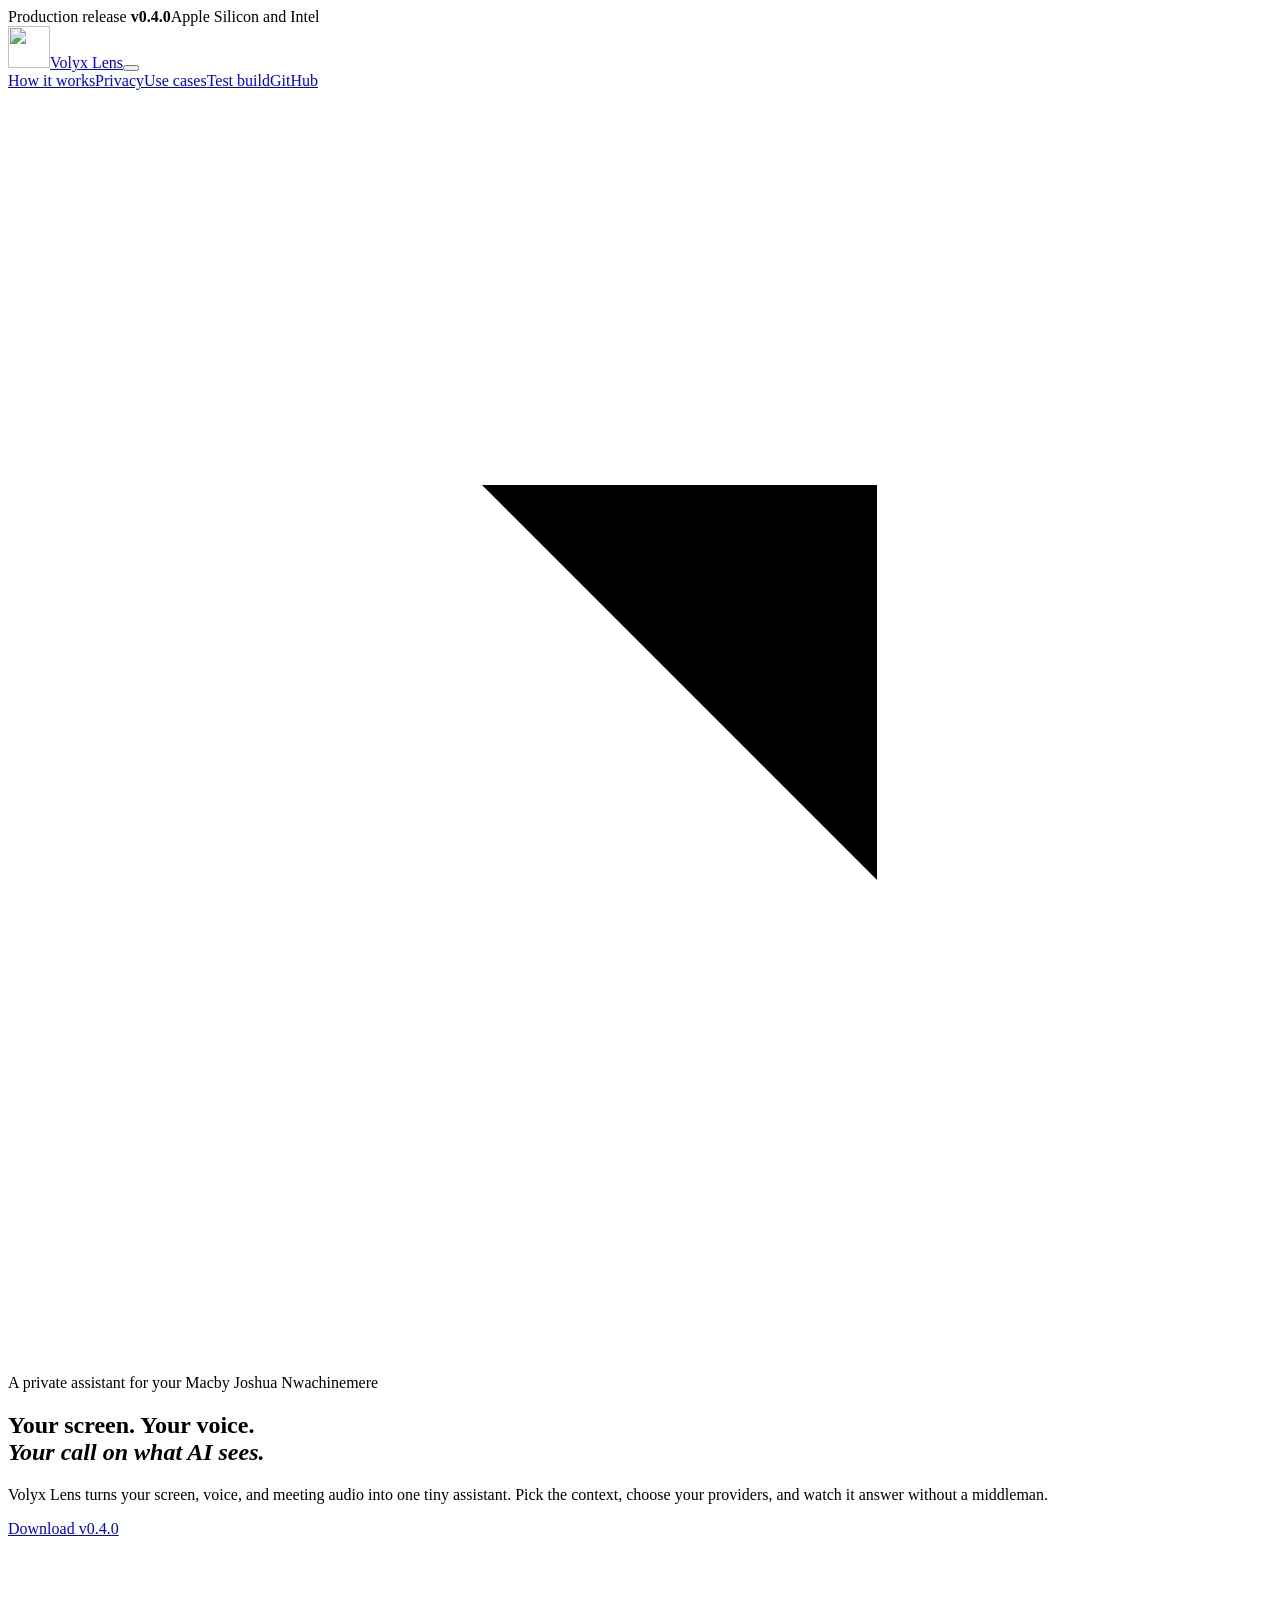
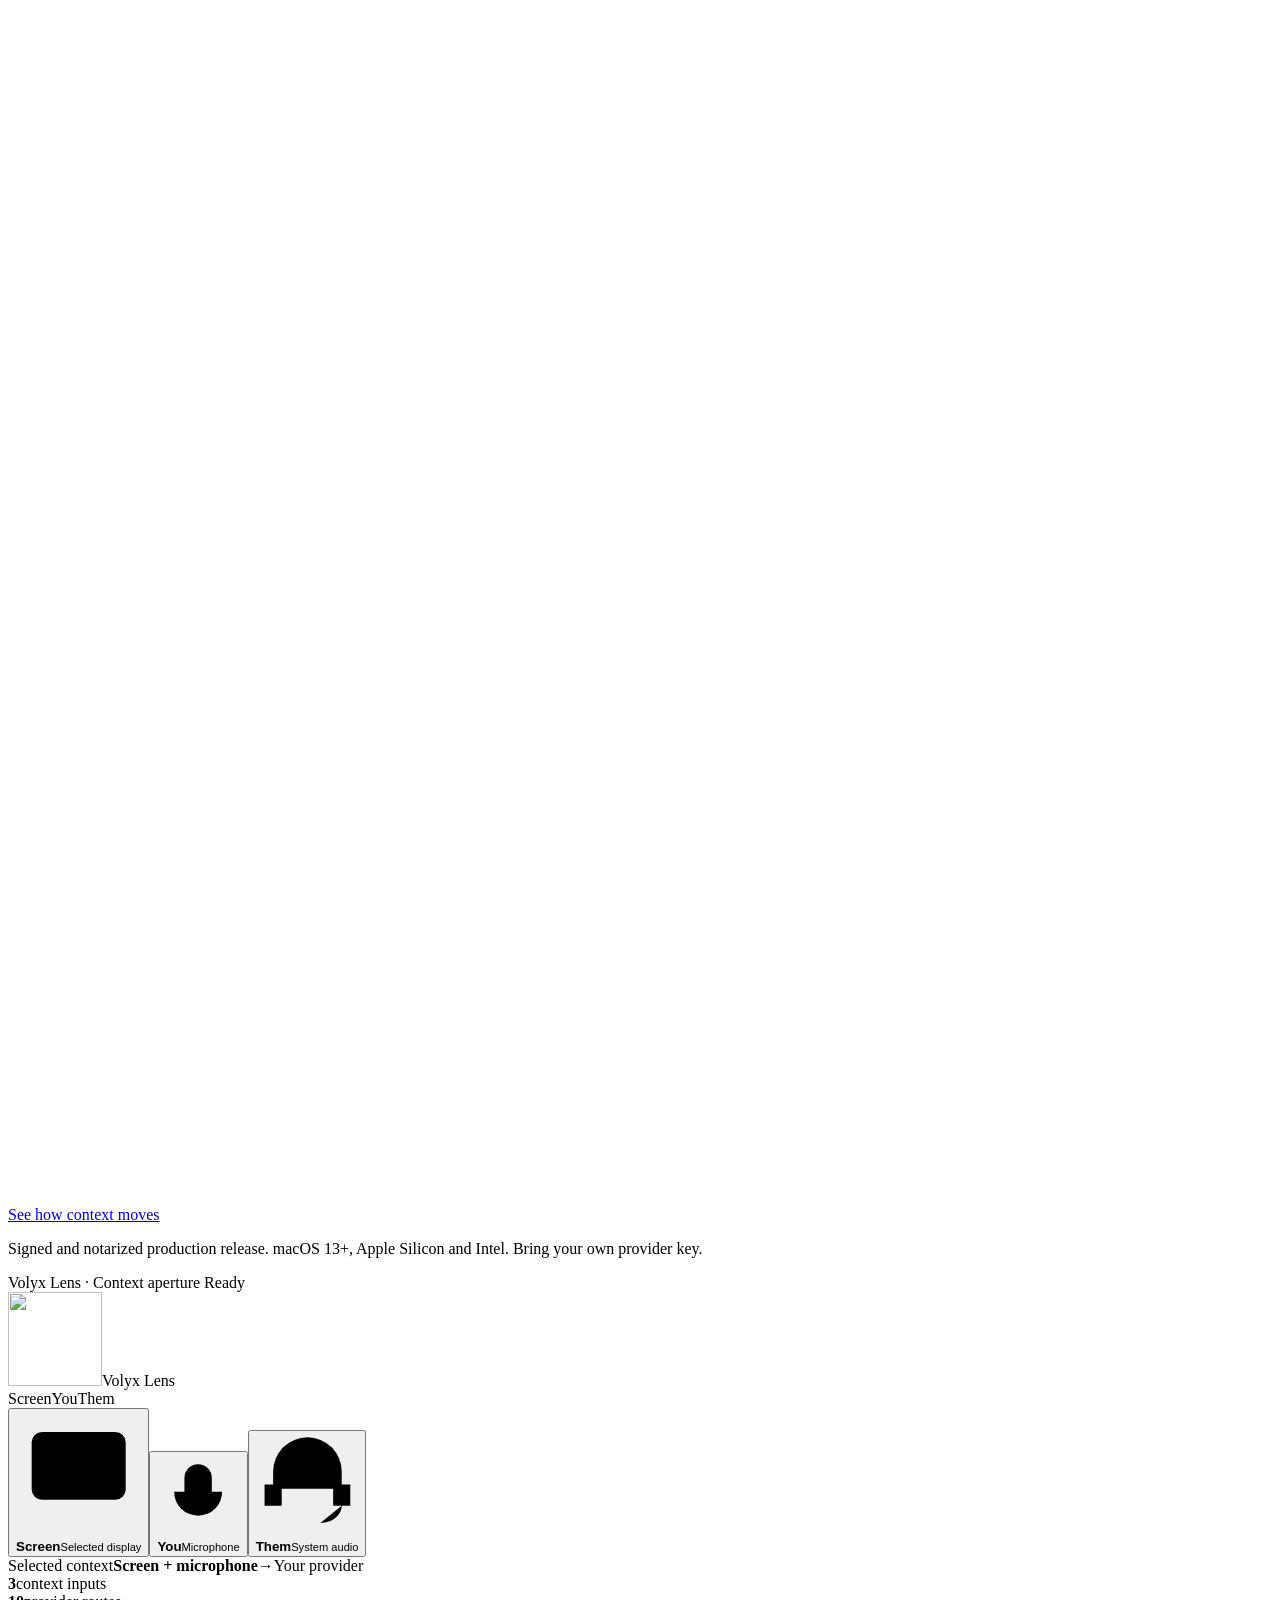
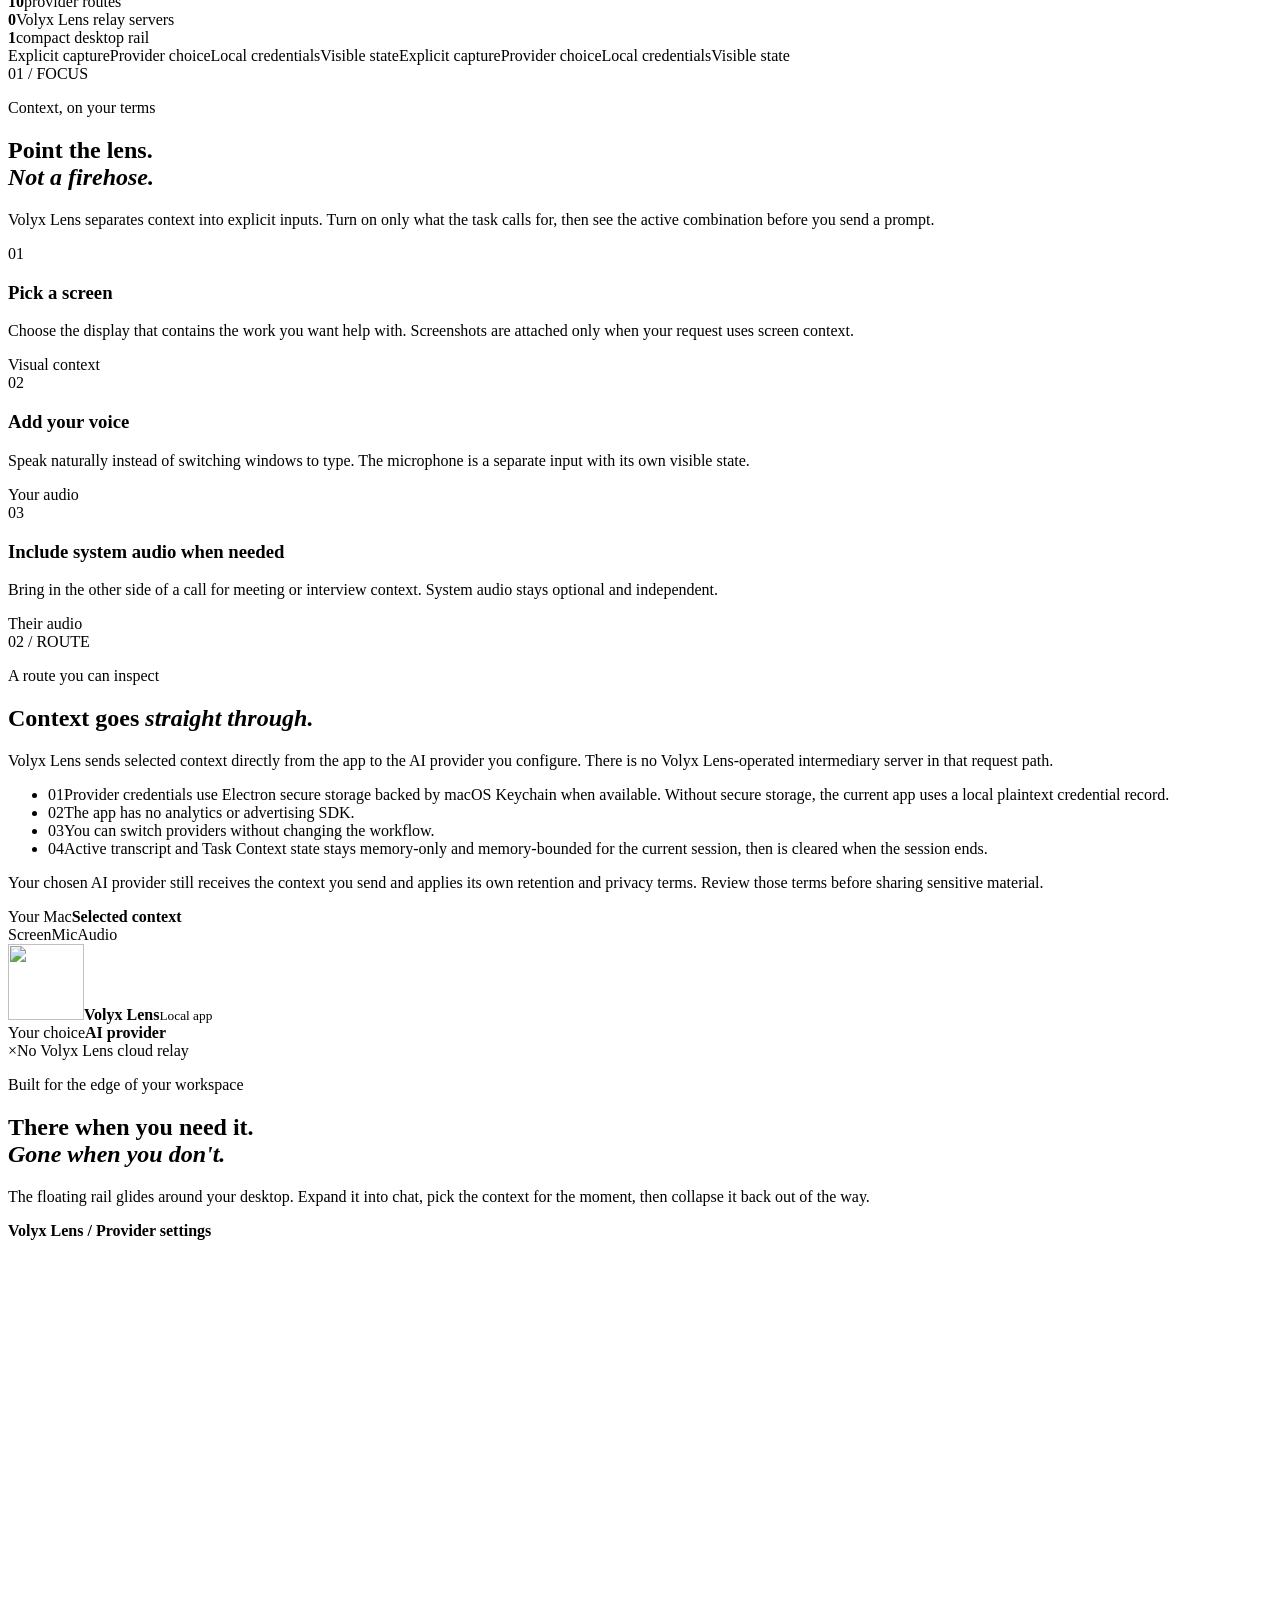
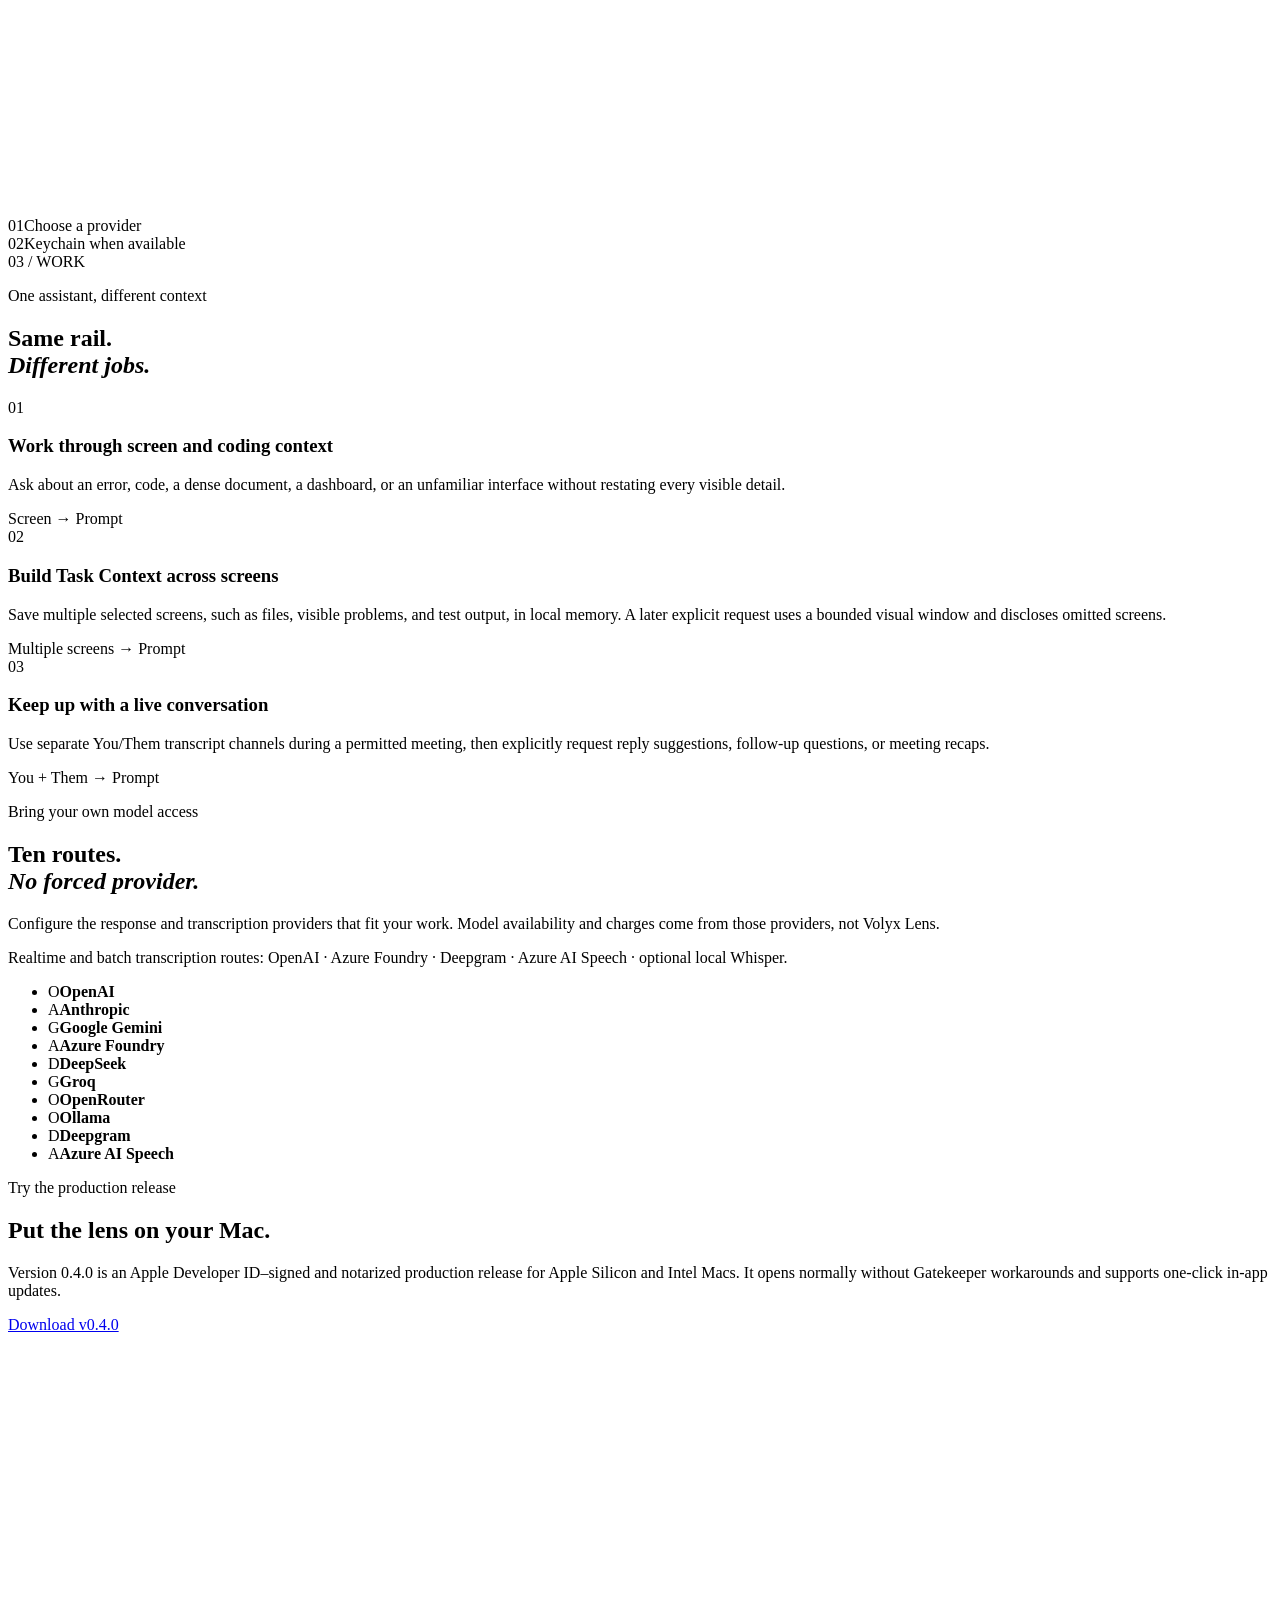
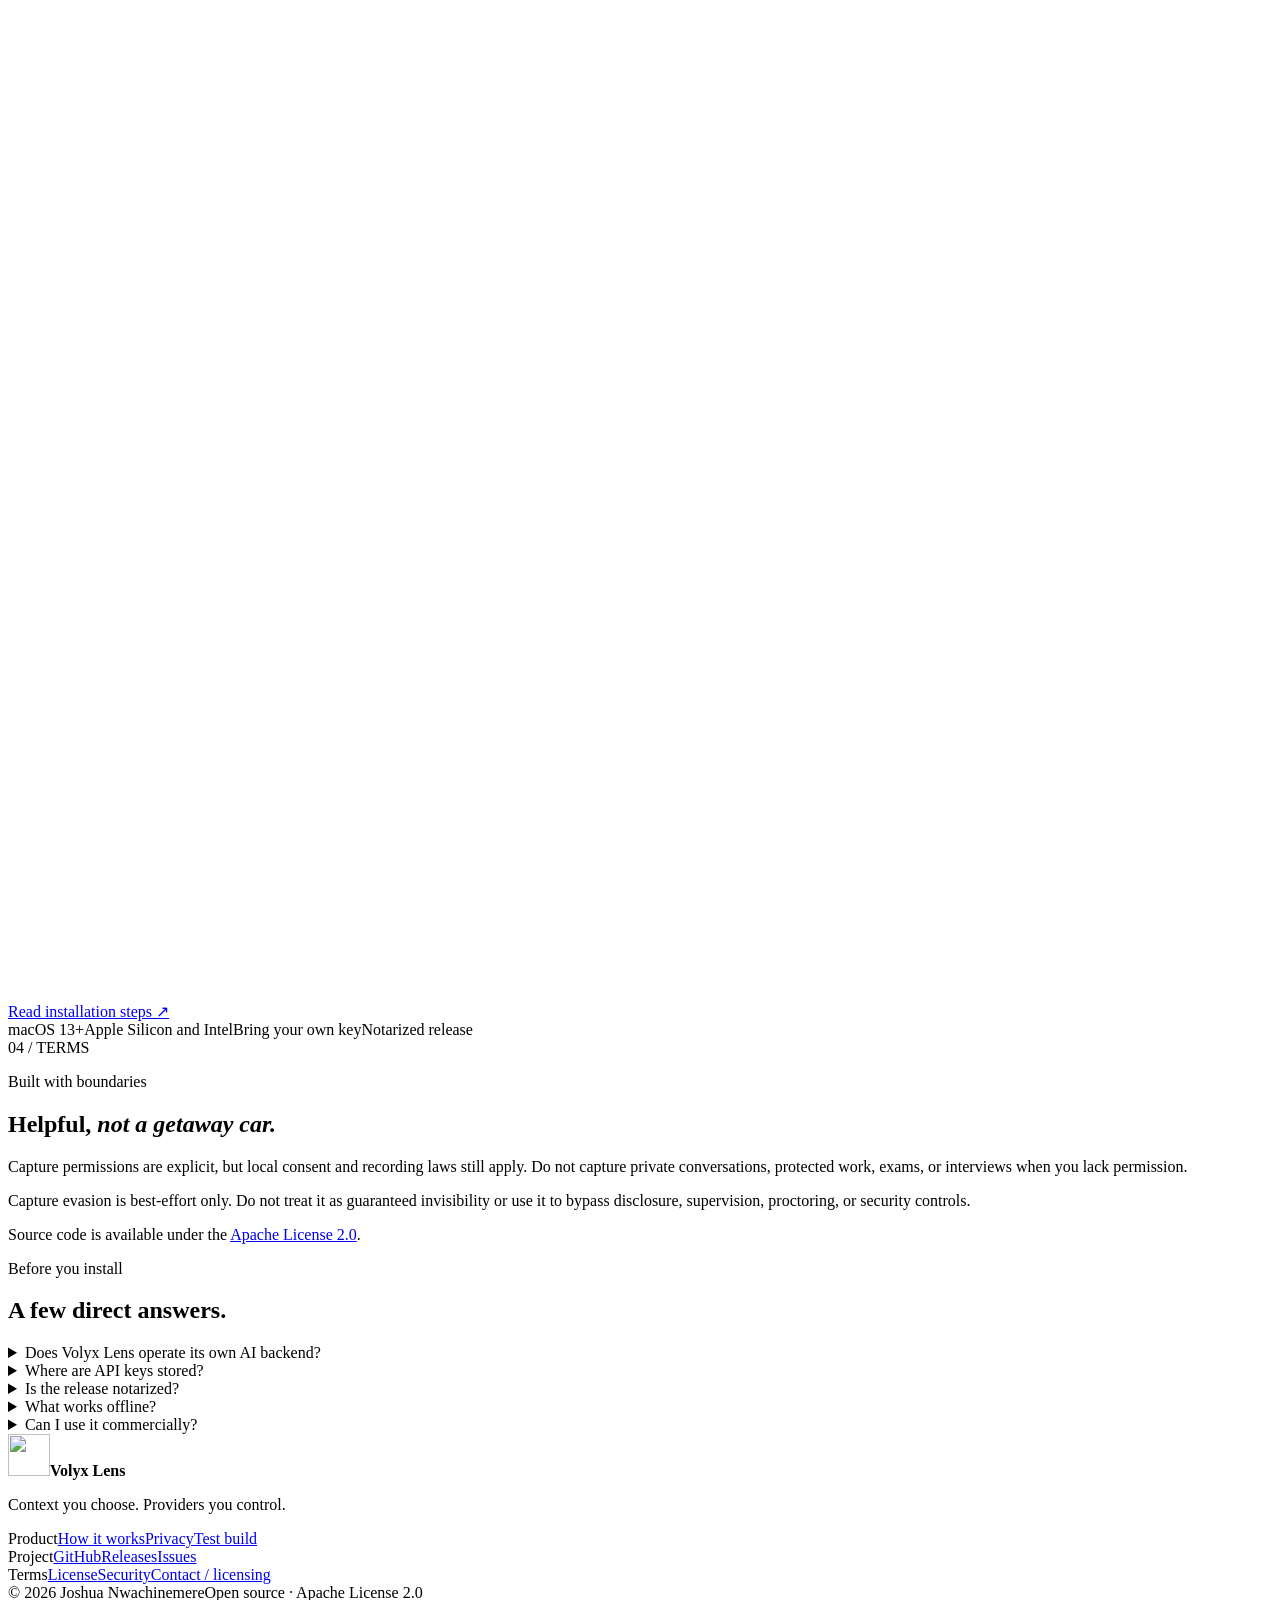
==== commit b91d4952: "deploy: re-skin GitHub Pages test build in smog-inspired paper design" ====
--- a/index.html
+++ b/index.html
@@ -1,2 +1,2 @@
-<!DOCTYPE html><!--YhXts7lrQdUDhpCIZxIIf--><html lang="en"><head>
-    <meta http-equiv="Content-Security-Policy" content="default-src 'self'; script-src 'self' 'sha256-TN2S42UEzTammXTnyqEUsi2KiZ9iHvUE++OjSdJLckM=' 'sha256-OBTN3RiyCV4Bq7dFqZ5a2pAXjnCcCYeTJMO2I/LYKeo=' 'sha256-ySCgd8NKDdoEKYFtv7cO/mOd2OtWTspTV586MoVdEuo=' 'sha256-RsfNhFCZo8cRkiMle+CvjylJfAN5HS586b9fFwbx1uw=' 'sha256-rwWD5r+Q8BJezXh9f0Aras/IHR3Kmxppp4XuQXW2Tw0=' 'sha256-i3yhio3lJWv90zASJFK+oJMsz4aTMmi9KX9Qhm3ZFcM=' 'sha256-AJrGCtbQpGti2/a1AsRpl+ZihTEfS/iG+HlykD18OvY=' 'sha256-f9YREkPoTqVVBzkjRdp0G3d9MFw20QFv+lB/RxS8yDc=' 'sha256-CCpAT7LkACgARmBkGXb5wlegExqMaRygQnICwP2nxQs=' 'sha256-5vtIBkBZ9dlfENqYUSzPTfbiDjpPs8bT+3GJ4Ec5OL8=' 'sha256-cd61zNxirslesHYpea2hDnc5emdFtdWD/S0eoqsmKNY=' 'sha256-+c2f6YMyzJN3X78WbEJ6yL8ApwvskQM3JJ6xGfuV3r8=' 'sha256-0Gkdq7NDtSI8AH5ztdkraH0L7yreWd43uzM1KpeUB3k=' 'sha256-C0VYrj+GtOcFn/nE2CdJ3jJybP/McalkUtwfCf4U2Dg=' 'sha256-se+PQXmsM41nY0Wf++vKmcshCQfMQUG/OGXe91ILeKo=' 'sha256-VJHfLwXguf/sG16/OPAD9uhSR/BSrdpmTtcoiWCwn90=' 'sha256-DZZVJYOfG9ATudMhOAnnOFsnqIy3RKLcdMCOATH3L6c=' 'sha256-tb0NuTszmCc4DdZOUVmXDRVkCw4TKvdNGxzSVV+HxDI=' 'sha256-uQxq5graG+lIzMM3ziOu+eSr2ojkfhsOr10SelW2occ=' 'sha256-I2nBKt5VIqh/HJimmWebdN53eP9axUaJglRSR4cj/BE='; style-src 'self'; img-src 'self'; connect-src 'none'; font-src 'self'; object-src 'none'; base-uri 'none'; form-action 'none'"><meta charSet="utf-8"/><meta name="viewport" content="width=device-width, initial-scale=1"/><link rel="preload" as="image" href="/volyx-lens/assets/volyx-lens-logo.svg"/><link rel="stylesheet" href="/volyx-lens/_next/static/css/ecb4d8db73c2c8cd.css" data-precedence="next"/><link rel="preload" as="script" fetchPriority="low" href="/volyx-lens/_next/static/chunks/webpack-e9728e2371e1152f.js"/><script src="/volyx-lens/_next/static/chunks/4bd1b696-c023c6e3521b1417.js" async=""></script><script src="/volyx-lens/_next/static/chunks/255-19aad62ad7a46c56.js" async=""></script><script src="/volyx-lens/_next/static/chunks/main-app-2ba4c6492421cad2.js" async=""></script><script src="/volyx-lens/_next/static/chunks/app/page-4dc8d3340e0a3737.js" async=""></script><title>Volyx Lens — Choose what your AI sees</title><meta name="description" content="A private assistant for your Mac. You choose the context, the response provider, and the transcription provider."/><meta name="application-name" content="Volyx Lens"/><meta name="keywords" content="Volyx Lens,macOS,AI assistant,screen context,privacy"/><link rel="canonical" href="https://volyxlens.pages.dev/"/><meta property="og:title" content="Volyx Lens — Choose what your AI sees"/><meta property="og:description" content="A private assistant for your Mac. You choose the context, the response provider, and the transcription provider."/><meta property="og:url" content="https://volyxlens.pages.dev/"/><meta property="og:image" content="https://volyxlens.pages.dev/assets/volyx-lens-onboarding.png"/><meta property="og:type" content="website"/><meta name="twitter:card" content="summary_large_image"/><meta name="twitter:title" content="Volyx Lens — Choose what your AI sees"/><meta name="twitter:description" content="A private assistant for your Mac. You choose the context, the response provider, and the transcription provider."/><meta name="twitter:image" content="https://volyxlens.pages.dev/assets/volyx-lens-onboarding.png"/><link rel="icon" href="/volyx-lens/assets/volyx-lens-logo.svg"/><script type="application/ld+json">{"@context":"https://schema.org","@type":"SoftwareApplication","name":"Volyx Lens","applicationCategory":"UtilitiesApplication","operatingSystem":"macOS 13 or later on Apple Silicon and Intel","softwareVersion":"0.4.0","license":"https://www.apache.org/licenses/LICENSE-2.0","url":"https://github.com/dk3yyyy/volyx-lens","downloadUrl":"https://github.com/dk3yyyy/volyx-lens/releases/tag/v0.4.0","description":"A privacy-oriented macOS context assistant that sends user-selected screen, microphone, and system-audio context directly to the AI response and transcription providers you configure."}</script><script src="/volyx-lens/_next/static/chunks/polyfills-42372ed130431b0a.js" noModule=""></script></head><body><div hidden=""><!--$--><!--/$--></div><div class="release-ribbon" role="status"><span class="release-dot" aria-hidden="true"></span><span>Production release <strong>v0.4.0</strong></span><span class="release-divider" aria-hidden="true"></span><span>Apple Silicon and Intel</span></div><header class="site-header" data-header="true"><a class="brand" href="#top" aria-label="Volyx Lens home"><img src="/volyx-lens/assets/volyx-lens-logo.svg" width="42" height="42" alt=""/><span>Volyx Lens</span></a><button class="nav-toggle" type="button" aria-controls="site-nav" aria-expanded="false" aria-label="Open navigation"><span></span><span></span></button><nav class="site-nav" id="site-nav" aria-label="Main navigation"><a href="#how-it-works">How it works</a><a href="#privacy">Privacy</a><a href="#use-cases">Use cases</a><a href="#release">Test build</a><a class="nav-github" href="https://github.com/dk3yyyy/volyx-lens" target="_blank" rel="noreferrer">GitHub<svg viewBox="0 0 16 16" aria-hidden="true"><path d="M5 11 11 5M6 5h5v5"></path></svg></a></nav></header><main id="main"><section class="hero" id="top" aria-labelledby="hero-title"><div class="hero-glow" aria-hidden="true"></div><div class="hero-copy"><p class="eyebrow"><span>Private context assistant</span><span>for macOS</span></p><h1 id="hero-title">Your Mac has the context.<br/><em class="accent">You choose what AI sees.</em></h1><p class="hero-lede">Volyx Lens brings your screen, voice, and meeting audio into one compact assistant. Select the inputs you need, choose your response and transcription providers, and keep control of the route.</p><div class="hero-actions"><a class="button button-primary" href="https://github.com/dk3yyyy/volyx-lens/releases/tag/v0.4.0"><span>Download v0.4.0</span><svg viewBox="0 0 20 20" aria-hidden="true"><path d="M10 3v10m0 0 4-4m-4 4L6 9M4 17h12"></path></svg></a><a class="button button-quiet" href="#how-it-works">See how context moves</a></div><p class="hero-note">Signed and notarized production release. macOS 13+, Apple Silicon and Intel. Bring your own provider key.</p></div><div class="aperture-wrap" aria-label="Interactive context selector"><div class="aperture-card" data-aperture="true"><div class="aperture-topline"><span>Volyx Lens · Context aperture</span><span class="live-status"><i aria-hidden="true"></i> Ready</span></div><div class="aperture-stage" aria-hidden="true"><div class="orbit orbit-outer"></div><div class="orbit orbit-middle"></div><div class="orbit orbit-inner"></div><div class="beam beam-screen is-active" data-beam="screen"></div><div class="beam beam-you is-active" data-beam="you"></div><div class="beam beam-them" data-beam="them"></div><div class="lens-core"><img src="/volyx-lens/assets/volyx-lens-logo.svg" width="94" height="94" alt=""/><span>Volyx Lens</span></div><span class="orbit-label label-screen is-active" data-label="screen">Screen</span><span class="orbit-label label-you is-active" data-label="you">You</span><span class="orbit-label label-them" data-label="them">Them</span></div><div class="context-controls" aria-label="Choose example context inputs"><button type="button" class="context-control is-active" data-context="screen" aria-pressed="true"><svg viewBox="0 0 24 24" aria-hidden="true"><rect x="3" y="4" width="18" height="13" rx="2"></rect><path d="M8 21h8M12 17v4"></path></svg><span><strong>Screen</strong><small>Selected display</small></span></button><button type="button" class="context-control is-active" data-context="you" aria-pressed="true"><svg viewBox="0 0 24 24" aria-hidden="true"><rect x="8" y="3" width="8" height="12" rx="4"></rect><path d="M5 11a7 7 0 0 0 14 0M12 18v3M9 21h6"></path></svg><span><strong>You</strong><small>Microphone</small></span></button><button type="button" class="context-control" data-context="them" aria-pressed="false"><svg viewBox="0 0 24 24" aria-hidden="true"><path d="M4 13V9a8 8 0 0 1 16 0v4"></path><path d="M4 12H2v5h4v-5H4Zm16 0h2v5h-4v-5h2ZM20 17c0 2-2 4-5 4"></path></svg><span><strong>Them</strong><small>System audio</small></span></button></div><div class="aperture-route" aria-live="polite"><span class="route-label">Selected context</span><strong data-context-summary="true">Screen + microphone</strong><span class="route-arrow" aria-hidden="true">→</span><span>Your provider</span></div></div></div><div class="hero-facts" aria-label="Product facts"><div><strong>3</strong><span>context inputs</span></div><div><strong>10</strong><span>provider routes</span></div><div><strong>0</strong><span>Volyx Lens relay servers</span></div><div><strong>1</strong><span>compact desktop rail</span></div></div></section><section class="marquee" aria-label="Product principles"><div class="marquee-track"><span>Explicit capture</span><i></i><span>Provider choice</span><i></i><span>Local credentials</span><i></i><span>Visible state</span><i></i><span aria-hidden="true">Explicit capture</span><i aria-hidden="true"></i><span aria-hidden="true">Provider choice</span><i aria-hidden="true"></i><span aria-hidden="true">Local credentials</span><i aria-hidden="true"></i><span aria-hidden="true">Visible state</span><i aria-hidden="true"></i></div></section><section class="section context-section" id="how-it-works" aria-labelledby="context-heading"><div class="section-index" aria-hidden="true">01 / FOCUS</div><div class="section-intro"><p class="eyebrow">Context, on your terms</p><h2 id="context-heading">A lens should focus.<br/><em class="accent">Not vacuum up everything.</em></h2><p>Volyx Lens separates context into explicit inputs. Turn on only what the task calls for, then see the active combination before you send a prompt.</p></div><div class="context-story"><article class="story-row"><div class="story-number">01</div><div class="story-icon screen-icon" aria-hidden="true"><span></span></div><div class="story-copy"><h3>Pick a screen</h3><p>Choose the display that contains the work you want help with. Screenshots are attached only when your request uses screen context.</p></div><span class="story-state">Visual context</span></article><article class="story-row"><div class="story-number">02</div><div class="story-icon mic-icon" aria-hidden="true"><span></span></div><div class="story-copy"><h3>Add your voice</h3><p>Speak naturally instead of switching windows to type. The microphone is a separate input with its own visible state.</p></div><span class="story-state">Your audio</span></article><article class="story-row"><div class="story-number">03</div><div class="story-icon wave-icon" aria-hidden="true"><span></span><span></span><span></span><span></span><span></span></div><div class="story-copy"><h3>Include system audio when needed</h3><p>Bring in the other side of a call for meeting or interview context. System audio stays optional and independent.</p></div><span class="story-state">Their audio</span></article></div></section><section class="section privacy-section" id="privacy" aria-labelledby="privacy-heading"><div class="section-index" aria-hidden="true">02 / ROUTE</div><div class="privacy-copy"><p class="eyebrow">A route you can inspect</p><h2 id="privacy-heading">Your context takes the short path.</h2><p>Volyx Lens sends selected context directly from the app to the AI provider you configure. There is no Volyx Lens-operated intermediary server in that request path.</p><ul class="plain-list"><li><span>01</span>Provider credentials use Electron secure storage backed by macOS Keychain when available. Without secure storage, the current app uses a local plaintext credential record.</li><li><span>02</span>The app has no analytics or advertising SDK.</li><li><span>03</span>You can switch providers without changing the workflow.</li><li><span>04</span>Active transcript and Task Context state stays memory-only and memory-bounded for the current session, then is cleared when the session ends.</li></ul><p class="privacy-caveat">Your chosen AI provider still receives the context you send and applies its own retention and privacy terms. Review those terms before sharing sensitive material.</p></div><div class="route-map" aria-label="Data route from selected Mac context to the configured AI provider"><div class="route-node route-source"><span class="node-kicker">Your Mac</span><strong>Selected context</strong><div class="source-chips"><span>Screen</span><span>Mic</span><span>Audio</span></div></div><div class="route-line" aria-hidden="true"><span></span></div><div class="route-node route-app"><img src="/volyx-lens/assets/volyx-lens-logo.svg" width="76" height="76" alt=""/><strong>Volyx Lens</strong><small>Local app</small></div><div class="route-line" aria-hidden="true"><span></span></div><div class="route-node route-provider"><span class="node-kicker">Your choice</span><strong>AI provider</strong><div class="provider-mini"><i></i><i></i><i></i><i></i><i></i></div></div><div class="no-relay"><span aria-hidden="true">×</span>No Volyx Lens cloud relay</div></div></section><section class="product-window-section" aria-labelledby="product-heading"><div class="window-copy"><p class="eyebrow">Built for the edge of your workspace</p><h2 id="product-heading">Present when you need it.<br/><em class="accent">Compact when you do not.</em></h2><p>The floating rail can move around your desktop. Expand it into chat, choose the context for the moment, then collapse it back out of the way.</p></div><div class="product-window"><div class="window-chrome" aria-hidden="true"><span></span><span></span><span></span><strong>Volyx Lens / Provider settings</strong></div><img src="/volyx-lens/assets/volyx-lens-settings.png" width="700" height="573" alt="Volyx Lens settings showing configurable AI providers and local API key fields" loading="lazy"/><div class="window-callout callout-one"><span>01</span>Choose a provider</div><div class="window-callout callout-two"><span>02</span>Keychain when available</div></div></section><section class="section use-section" id="use-cases" aria-labelledby="use-heading"><div class="section-index" aria-hidden="true">03 / WORK</div><div class="section-intro use-intro"><p class="eyebrow">One assistant, different context</p><h2 id="use-heading">Keep the task in view.</h2></div><div class="use-list"><article class="use-item"><div class="use-marker"><span>01</span><i></i></div><div><h3>Work through screen and coding context</h3><p>Ask about an error, code, a dense document, a dashboard, or an unfamiliar interface without restating every visible detail.</p></div><div class="use-input">Screen <span>→</span> Prompt</div></article><article class="use-item"><div class="use-marker"><span>02</span><i></i></div><div><h3>Build Task Context across screens</h3><p>Save multiple selected screens, such as files, visible problems, and test output, in local memory. A later explicit request uses a bounded visual window and discloses omitted screens.</p></div><div class="use-input">Multiple screens <span>→</span> Prompt</div></article><article class="use-item"><div class="use-marker"><span>03</span><i></i></div><div><h3>Keep up with a live conversation</h3><p>Use separate You/Them transcript channels during a permitted meeting, then explicitly request reply suggestions, follow-up questions, or meeting recaps.</p></div><div class="use-input">You + Them <span>→</span> Prompt</div></article></div></section><section class="provider-section" aria-labelledby="provider-heading"><div class="provider-copy"><p class="eyebrow">Bring your own model access</p><h2 id="provider-heading">Ten routes.<br/><em class="accent">No forced provider.</em></h2><p>Configure the response and transcription providers that fit your work. Model availability and charges come from those providers, not Volyx Lens.</p><p>Realtime and batch transcription routes: OpenAI · Azure Foundry · Deepgram · Azure AI Speech · optional local Whisper.</p></div><ul class="provider-list" aria-label="Supported AI providers"><li><span class="provider-glyph glyph-openai">O</span><strong>OpenAI</strong></li><li><span class="provider-glyph glyph-anthropic">A</span><strong>Anthropic</strong></li><li><span class="provider-glyph glyph-gemini">G</span><strong>Google Gemini</strong></li><li><span class="provider-glyph glyph-azure">A</span><strong>Azure Foundry</strong></li><li><span class="provider-glyph glyph-deepseek">D</span><strong>DeepSeek</strong></li><li><span class="provider-glyph glyph-groq">G</span><strong>Groq</strong></li><li><span class="provider-glyph glyph-openrouter">O</span><strong>OpenRouter</strong></li><li><span class="provider-glyph glyph-ollama">O</span><strong>Ollama</strong></li><li><span class="provider-glyph glyph-deepgram">D</span><strong>Deepgram</strong></li><li><span class="provider-glyph glyph-azure-speech">A</span><strong>Azure AI Speech</strong></li></ul></section><section class="release-section" id="release" aria-labelledby="release-heading"><div class="release-orbit" aria-hidden="true"><span></span><span></span><span></span></div><div class="release-content"><p class="eyebrow">Try the production release</p><h2 id="release-heading">Put the lens on your Mac.</h2><p>Version 0.4.0 is an Apple Developer ID–signed and notarized production release for Apple Silicon and Intel Macs. It opens normally without Gatekeeper workarounds and supports one-click in-app updates.</p><div class="release-actions"><a class="button button-primary button-light" href="https://github.com/dk3yyyy/volyx-lens/releases/tag/v0.4.0">Download v0.4.0<svg viewBox="0 0 20 20" aria-hidden="true"><path d="M10 3v10m0 0 4-4m-4 4L6 9M4 17h12"></path></svg></a><a class="text-link" href="https://github.com/dk3yyyy/volyx-lens#install-the-dmg" target="_blank" rel="noreferrer">Read installation steps <span aria-hidden="true">↗</span></a></div><div class="release-meta"><span>macOS 13+</span><span>Apple Silicon and Intel</span><span>Bring your own key</span><span>Notarized release</span></div></div></section><section class="section responsibility-section" aria-labelledby="responsibility-heading"><div class="section-index" aria-hidden="true">04 / TERMS</div><div class="responsibility-grid"><div><p class="eyebrow">Built with boundaries</p><h2 id="responsibility-heading">Useful context still needs judgment.</h2></div><div class="responsibility-copy"><p>Capture permissions are explicit, but local consent and recording laws still apply. Do not capture private conversations, protected work, exams, or interviews when you lack permission.</p><p>Capture evasion is best-effort only. Do not treat it as guaranteed invisibility or use it to bypass disclosure, supervision, proctoring, or security controls.</p><p>Source code is available under the <a href="https://github.com/dk3yyyy/volyx-lens/blob/main/LICENSE.md" target="_blank" rel="noreferrer">Apache License 2.0</a>.</p></div></div></section><section class="faq-section" aria-labelledby="faq-heading"><div class="faq-title"><p class="eyebrow">Before you install</p><h2 id="faq-heading">A few direct answers.</h2></div><div class="faq-list"><details><summary>Does Volyx Lens operate its own AI backend?<span aria-hidden="true"></span></summary><p>No. You configure your own supported provider. Requests travel from the desktop app to that provider, and the provider&#x27;s own data terms apply.</p></details><details><summary>Where are API keys stored?<span aria-hidden="true"></span></summary><p>The app uses Electron secure storage backed by macOS Keychain when available. If secure storage is unavailable, it falls back to a local plaintext credential record. The settings screen reports the storage status and lets you update or remove credentials.</p></details><details><summary>Is the release notarized?<span aria-hidden="true"></span></summary><p>Yes. Version 0.4.0 is Apple Developer ID–signed and notarized, so it opens without right-click workarounds. SHA-256 checksums, ZIP packages, and SBOMs are published with the release.</p></details><details><summary>What works offline?<span aria-hidden="true"></span></summary><p>AI responses require a configured provider; with a local Ollama server they run fully offline. Realtime transcription uses your configured provider (OpenAI, Azure Foundry, Deepgram, or Azure AI Speech), and optional Local Whisper covers offline batch transcription; automatic cloud fallback remains off by default.</p></details><details><summary>Can I use it commercially?<span aria-hidden="true"></span></summary><p>Yes. The public source is licensed under the Apache License 2.0, which permits commercial use, modification, and redistribution.</p></details></div></section></main><footer class="site-footer"><div class="footer-brand"><div class="footer-brand-lockup"><img src="/volyx-lens/assets/volyx-lens-logo.svg" width="42" height="42" alt=""/><strong>Volyx Lens</strong></div><p>Context you choose. Providers you control.</p></div><div class="footer-links"><div><span>Product</span><a href="#how-it-works">How it works</a><a href="#privacy">Privacy</a><a href="#release">Test build</a></div><div><span>Project</span><a href="https://github.com/dk3yyyy/volyx-lens" target="_blank" rel="noreferrer">GitHub</a><a href="https://github.com/dk3yyyy/volyx-lens/releases" target="_blank" rel="noreferrer">Releases</a><a href="https://github.com/dk3yyyy/volyx-lens/issues" target="_blank" rel="noreferrer">Issues</a></div><div><span>Terms</span><a href="https://github.com/dk3yyyy/volyx-lens/blob/main/LICENSE.md" target="_blank" rel="noreferrer">License</a><a href="https://github.com/dk3yyyy/volyx-lens/security/policy" target="_blank" rel="noreferrer">Security</a><a href="https://github.com/dk3yyyy/volyx-lens/issues/new" target="_blank" rel="noreferrer">Contact / licensing</a></div></div><div class="footer-bottom"><span>© <span data-year="true">2026</span> Joshua Nwachinemere</span><span>Open source · Apache License 2.0</span></div></footer><!--$--><!--/$--><script src="/volyx-lens/_next/static/chunks/webpack-e9728e2371e1152f.js" id="_R_" async=""></script><script>(self.__next_f=self.__next_f||[]).push([0])</script><script>self.__next_f.push([1,"1:\"$Sreact.fragment\"\n2:I[9766,[],\"\"]\n3:I[8924,[],\"\"]\n4:I[8320,[\"974\",\"static/chunks/app/page-4dc8d3340e0a3737.js\"],\"default\"]\n13:I[7150,[],\"\"]\n:HL[\"/volyx-lens/_next/static/css/ecb4d8db73c2c8cd.css\",\"style\"]\n"])</script><script>self.__next_f.push([1,"0:{\"P\":null,\"b\":\"YhXts7lrQdUDhpCIZxIIf\",\"p\":\"/volyx-lens\",\"c\":[\"\",\"\"],\"i\":false,\"f\":[[[\"\",{\"children\":[\"__PAGE__\",{}]},\"$undefined\",\"$undefined\",true],[\"\",[\"$\",\"$1\",\"c\",{\"children\":[[[\"$\",\"link\",\"0\",{\"rel\":\"stylesheet\",\"href\":\"/volyx-lens/_next/static/css/ecb4d8db73c2c8cd.css\",\"precedence\":\"next\",\"crossOrigin\":\"$undefined\",\"nonce\":\"$undefined\"}]],[\"$\",\"html\",null,{\"lang\":\"en\",\"children\":[[\"$\",\"head\",null,{\"children\":[\"$\",\"script\",null,{\"type\":\"application/ld+json\",\"dangerouslySetInnerHTML\":{\"__html\":\"{\\\"@context\\\":\\\"https://schema.org\\\",\\\"@type\\\":\\\"SoftwareApplication\\\",\\\"name\\\":\\\"Volyx Lens\\\",\\\"applicationCategory\\\":\\\"UtilitiesApplication\\\",\\\"operatingSystem\\\":\\\"macOS 13 or later on Apple Silicon and Intel\\\",\\\"softwareVersion\\\":\\\"0.4.0\\\",\\\"license\\\":\\\"https://www.apache.org/licenses/LICENSE-2.0\\\",\\\"url\\\":\\\"https://github.com/dk3yyyy/volyx-lens\\\",\\\"downloadUrl\\\":\\\"https://github.com/dk3yyyy/volyx-lens/releases/tag/v0.4.0\\\",\\\"description\\\":\\\"A privacy-oriented macOS context assistant that sends user-selected screen, microphone, and system-audio context directly to the AI response and transcription providers you configure.\\\"}\"}}]}],[\"$\",\"body\",null,{\"children\":[\"$\",\"$L2\",null,{\"parallelRouterKey\":\"children\",\"error\":\"$undefined\",\"errorStyles\":\"$undefined\",\"errorScripts\":\"$undefined\",\"template\":[\"$\",\"$L3\",null,{}],\"templateStyles\":\"$undefined\",\"templateScripts\":\"$undefined\",\"notFound\":[[[\"$\",\"title\",null,{\"children\":\"404: This page could not be found.\"}],[\"$\",\"div\",null,{\"style\":{\"fontFamily\":\"system-ui,\\\"Segoe UI\\\",Roboto,Helvetica,Arial,sans-serif,\\\"Apple Color Emoji\\\",\\\"Segoe UI Emoji\\\"\",\"height\":\"100vh\",\"textAlign\":\"center\",\"display\":\"flex\",\"flexDirection\":\"column\",\"alignItems\":\"center\",\"justifyContent\":\"center\"},\"children\":[\"$\",\"div\",null,{\"children\":[[\"$\",\"style\",null,{\"dangerouslySetInnerHTML\":{\"__html\":\"body{color:#000;background:#fff;margin:0}.next-error-h1{border-right:1px solid rgba(0,0,0,.3)}@media (prefers-color-scheme:dark){body{color:#fff;background:#000}.next-error-h1{border-right:1px solid rgba(255,255,255,.3)}}\"}}],[\"$\",\"h1\",null,{\"className\":\"next-error-h1\",\"style\":{\"display\":\"inline-block\",\"margin\":\"0 20px 0 0\",\"padding\":\"0 23px 0 0\",\"fontSize\":24,\"fontWeight\":500,\"verticalAlign\":\"top\",\"lineHeight\":\"49px\"},\"children\":404}],[\"$\",\"div\",null,{\"style\":{\"display\":\"inline-block\"},\"children\":[\"$\",\"h2\",null,{\"style\":{\"fontSize\":14,\"fontWeight\":400,\"lineHeight\":\"49px\",\"margin\":0},\"children\":\"This page could not be found.\"}]}]]}]}]],[]],\"forbidden\":\"$undefined\",\"unauthorized\":\"$undefined\"}]}]]}]]}],{\"children\":[\"__PAGE__\",[\"$\",\"$1\",\"c\",{\"children\":[[[\"$\",\"div\",null,{\"className\":\"release-ribbon\",\"role\":\"status\",\"children\":[[\"$\",\"span\",null,{\"className\":\"release-dot\",\"aria-hidden\":\"true\"}],[\"$\",\"span\",null,{\"children\":[\"Production release \",[\"$\",\"strong\",null,{\"children\":\"v0.4.0\"}]]}],[\"$\",\"span\",null,{\"className\":\"release-divider\",\"aria-hidden\":\"true\"}],[\"$\",\"span\",null,{\"children\":\"Apple Silicon and Intel\"}]]}],[\"$\",\"$L4\",null,{}],[\"$\",\"main\",null,{\"id\":\"main\",\"children\":[[\"$\",\"section\",null,{\"className\":\"hero\",\"id\":\"top\",\"aria-labelledby\":\"hero-title\",\"children\":[[\"$\",\"div\",null,{\"className\":\"hero-glow\",\"aria-hidden\":\"true\"}],[\"$\",\"div\",null,{\"className\":\"hero-copy\",\"children\":[[\"$\",\"p\",null,{\"className\":\"eyebrow\",\"children\":[[\"$\",\"span\",null,{\"children\":\"Private context assistant\"}],[\"$\",\"span\",null,{\"children\":\"for macOS\"}]]}],[\"$\",\"h1\",null,{\"id\":\"hero-title\",\"children\":[\"Your Mac has the context.\",[\"$\",\"br\",null,{}],[\"$\",\"em\",null,{\"className\":\"accent\",\"children\":\"You choose what AI sees.\"}]]}],[\"$\",\"p\",null,{\"className\":\"hero-lede\",\"children\":\"Volyx Lens brings your screen, voice, and meeting audio into one compact assistant. Select the inputs you need, choose your response and transcription providers, and keep control of the route.\"}],[\"$\",\"div\",null,{\"className\":\"hero-actions\",\"children\":[[\"$\",\"a\",null,{\"className\":\"button button-primary\",\"href\":\"https://github.com/dk3yyyy/volyx-lens/releases/tag/v0.4.0\",\"children\":[[\"$\",\"span\",null,{\"children\":\"Download v0.4.0\"}],[\"$\",\"svg\",null,{\"viewBox\":\"0 0 20 20\",\"aria-hidden\":\"true\",\"children\":[\"$\",\"path\",null,{\"d\":\"M10 3v10m0 0 4-4m-4 4L6 9M4 17h12\"}]}]]}],[\"$\",\"a\",null,{\"className\":\"button button-quiet\",\"href\":\"#how-it-works\",\"children\":\"See how context moves\"}]]}],[\"$\",\"p\",null,{\"className\":\"hero-note\",\"children\":\"Signed and notarized production release. macOS 13+, Apple Silicon and Intel. Bring your own provider key.\"}]]}],[\"$\",\"div\",null,{\"className\":\"aperture-wrap\",\"aria-label\":\"Interactive context selector\",\"children\":\"$L5\"}],\"$L6\"]}],\"$L7\",\"$L8\",\"$L9\",\"$La\",\"$Lb\",\"$Lc\",\"$Ld\",\"$Le\",\"$Lf\"]}],\"$L10\"],null,\"$L11\"]}],{},null,false]},null,false],\"$L12\",false]],\"m\":\"$undefined\",\"G\":[\"$13\",[]],\"s\":false,\"S\":true}\n"])</script><script>self.__next_f.push([1,"14:I[5467,[\"974\",\"static/chunks/app/page-4dc8d3340e0a3737.js\"],\"default\"]\n15:I[4431,[],\"OutletBoundary\"]\n17:I[5278,[],\"AsyncMetadataOutlet\"]\n19:I[4431,[],\"ViewportBoundary\"]\n1b:I[4431,[],\"MetadataBoundary\"]\n1c:\"$Sreact.suspense\"\n5:[\"$\",\"$L14\",null,{}]\n6:[\"$\",\"div\",null,{\"className\":\"hero-facts\",\"aria-label\":\"Product facts\",\"children\":[[\"$\",\"div\",null,{\"children\":[[\"$\",\"strong\",null,{\"children\":\"3\"}],[\"$\",\"span\",null,{\"children\":\"context inputs\"}]]}],[\"$\",\"div\",null,{\"children\":[[\"$\",\"strong\",null,{\"children\":\"10\"}],[\"$\",\"span\",null,{\"children\":\"provider routes\"}]]}],[\"$\",\"div\",null,{\"children\":[[\"$\",\"strong\",null,{\"children\":\"0\"}],[\"$\",\"span\",null,{\"children\":\"Volyx Lens relay servers\"}]]}],[\"$\",\"div\",null,{\"children\":[[\"$\",\"strong\",null,{\"children\":\"1\"}],[\"$\",\"span\",null,{\"children\":\"compact desktop rail\"}]]}]]}]\n"])</script><script>self.__next_f.push([1,"7:[\"$\",\"section\",null,{\"className\":\"marquee\",\"aria-label\":\"Product principles\",\"children\":[\"$\",\"div\",null,{\"className\":\"marquee-track\",\"children\":[[\"$\",\"span\",null,{\"children\":\"Explicit capture\"}],[\"$\",\"i\",null,{}],[\"$\",\"span\",null,{\"children\":\"Provider choice\"}],[\"$\",\"i\",null,{}],[\"$\",\"span\",null,{\"children\":\"Local credentials\"}],[\"$\",\"i\",null,{}],[\"$\",\"span\",null,{\"children\":\"Visible state\"}],[\"$\",\"i\",null,{}],[\"$\",\"span\",null,{\"aria-hidden\":\"true\",\"children\":\"Explicit capture\"}],[\"$\",\"i\",null,{\"aria-hidden\":\"true\"}],[\"$\",\"span\",null,{\"aria-hidden\":\"true\",\"children\":\"Provider choice\"}],[\"$\",\"i\",null,{\"aria-hidden\":\"true\"}],[\"$\",\"span\",null,{\"aria-hidden\":\"true\",\"children\":\"Local credentials\"}],[\"$\",\"i\",null,{\"aria-hidden\":\"true\"}],[\"$\",\"span\",null,{\"aria-hidden\":\"true\",\"children\":\"Visible state\"}],[\"$\",\"i\",null,{\"aria-hidden\":\"true\"}]]}]}]\n"])</script><script>self.__next_f.push([1,"8:[\"$\",\"section\",null,{\"className\":\"section context-section\",\"id\":\"how-it-works\",\"aria-labelledby\":\"context-heading\",\"children\":[[\"$\",\"div\",null,{\"className\":\"section-index\",\"aria-hidden\":\"true\",\"children\":\"01 / FOCUS\"}],[\"$\",\"div\",null,{\"className\":\"section-intro\",\"children\":[[\"$\",\"p\",null,{\"className\":\"eyebrow\",\"children\":\"Context, on your terms\"}],[\"$\",\"h2\",null,{\"id\":\"context-heading\",\"children\":[\"A lens should focus.\",[\"$\",\"br\",null,{}],[\"$\",\"em\",null,{\"className\":\"accent\",\"children\":\"Not vacuum up everything.\"}]]}],[\"$\",\"p\",null,{\"children\":\"Volyx Lens separates context into explicit inputs. Turn on only what the task calls for, then see the active combination before you send a prompt.\"}]]}],[\"$\",\"div\",null,{\"className\":\"context-story\",\"children\":[[\"$\",\"article\",null,{\"className\":\"story-row\",\"children\":[[\"$\",\"div\",null,{\"className\":\"story-number\",\"children\":\"01\"}],[\"$\",\"div\",null,{\"className\":\"story-icon screen-icon\",\"aria-hidden\":\"true\",\"children\":[\"$\",\"span\",null,{}]}],[\"$\",\"div\",null,{\"className\":\"story-copy\",\"children\":[[\"$\",\"h3\",null,{\"children\":\"Pick a screen\"}],[\"$\",\"p\",null,{\"children\":\"Choose the display that contains the work you want help with. Screenshots are attached only when your request uses screen context.\"}]]}],[\"$\",\"span\",null,{\"className\":\"story-state\",\"children\":\"Visual context\"}]]}],[\"$\",\"article\",null,{\"className\":\"story-row\",\"children\":[[\"$\",\"div\",null,{\"className\":\"story-number\",\"children\":\"02\"}],[\"$\",\"div\",null,{\"className\":\"story-icon mic-icon\",\"aria-hidden\":\"true\",\"children\":[\"$\",\"span\",null,{}]}],[\"$\",\"div\",null,{\"className\":\"story-copy\",\"children\":[[\"$\",\"h3\",null,{\"children\":\"Add your voice\"}],[\"$\",\"p\",null,{\"children\":\"Speak naturally instead of switching windows to type. The microphone is a separate input with its own visible state.\"}]]}],[\"$\",\"span\",null,{\"className\":\"story-state\",\"children\":\"Your audio\"}]]}],[\"$\",\"article\",null,{\"className\":\"story-row\",\"children\":[[\"$\",\"div\",null,{\"className\":\"story-number\",\"children\":\"03\"}],[\"$\",\"div\",null,{\"className\":\"story-icon wave-icon\",\"aria-hidden\":\"true\",\"children\":[[\"$\",\"span\",null,{}],[\"$\",\"span\",null,{}],[\"$\",\"span\",null,{}],[\"$\",\"span\",null,{}],[\"$\",\"span\",null,{}]]}],[\"$\",\"div\",null,{\"className\":\"story-copy\",\"children\":[[\"$\",\"h3\",null,{\"children\":\"Include system audio when needed\"}],[\"$\",\"p\",null,{\"children\":\"Bring in the other side of a call for meeting or interview context. System audio stays optional and independent.\"}]]}],[\"$\",\"span\",null,{\"className\":\"story-state\",\"children\":\"Their audio\"}]]}]]}]]}]\n"])</script><script>self.__next_f.push([1,"9:[\"$\",\"section\",null,{\"className\":\"section privacy-section\",\"id\":\"privacy\",\"aria-labelledby\":\"privacy-heading\",\"children\":[[\"$\",\"div\",null,{\"className\":\"section-index\",\"aria-hidden\":\"true\",\"children\":\"02 / ROUTE\"}],[\"$\",\"div\",null,{\"className\":\"privacy-copy\",\"children\":[[\"$\",\"p\",null,{\"className\":\"eyebrow\",\"children\":\"A route you can inspect\"}],[\"$\",\"h2\",null,{\"id\":\"privacy-heading\",\"children\":\"Your context takes the short path.\"}],[\"$\",\"p\",null,{\"children\":\"Volyx Lens sends selected context directly from the app to the AI provider you configure. There is no Volyx Lens-operated intermediary server in that request path.\"}],[\"$\",\"ul\",null,{\"className\":\"plain-list\",\"children\":[[\"$\",\"li\",null,{\"children\":[[\"$\",\"span\",null,{\"children\":\"01\"}],\"Provider credentials use Electron secure storage backed by macOS Keychain when available. Without secure storage, the current app uses a local plaintext credential record.\"]}],[\"$\",\"li\",null,{\"children\":[[\"$\",\"span\",null,{\"children\":\"02\"}],\"The app has no analytics or advertising SDK.\"]}],[\"$\",\"li\",null,{\"children\":[[\"$\",\"span\",null,{\"children\":\"03\"}],\"You can switch providers without changing the workflow.\"]}],[\"$\",\"li\",null,{\"children\":[[\"$\",\"span\",null,{\"children\":\"04\"}],\"Active transcript and Task Context state stays memory-only and memory-bounded for the current session, then is cleared when the session ends.\"]}]]}],[\"$\",\"p\",null,{\"className\":\"privacy-caveat\",\"children\":\"Your chosen AI provider still receives the context you send and applies its own retention and privacy terms. Review those terms before sharing sensitive material.\"}]]}],[\"$\",\"div\",null,{\"className\":\"route-map\",\"aria-label\":\"Data route from selected Mac context to the configured AI provider\",\"children\":[[\"$\",\"div\",null,{\"className\":\"route-node route-source\",\"children\":[[\"$\",\"span\",null,{\"className\":\"node-kicker\",\"children\":\"Your Mac\"}],[\"$\",\"strong\",null,{\"children\":\"Selected context\"}],[\"$\",\"div\",null,{\"className\":\"source-chips\",\"children\":[[\"$\",\"span\",null,{\"children\":\"Screen\"}],[\"$\",\"span\",null,{\"children\":\"Mic\"}],[\"$\",\"span\",null,{\"children\":\"Audio\"}]]}]]}],[\"$\",\"div\",null,{\"className\":\"route-line\",\"aria-hidden\":\"true\",\"children\":[\"$\",\"span\",null,{}]}],[\"$\",\"div\",null,{\"className\":\"route-node route-app\",\"children\":[[\"$\",\"img\",null,{\"src\":\"/volyx-lens/assets/volyx-lens-logo.svg\",\"width\":76,\"height\":76,\"alt\":\"\"}],[\"$\",\"strong\",null,{\"children\":\"Volyx Lens\"}],[\"$\",\"small\",null,{\"children\":\"Local app\"}]]}],[\"$\",\"div\",null,{\"className\":\"route-line\",\"aria-hidden\":\"true\",\"children\":[\"$\",\"span\",null,{}]}],[\"$\",\"div\",null,{\"className\":\"route-node route-provider\",\"children\":[[\"$\",\"span\",null,{\"className\":\"node-kicker\",\"children\":\"Your choice\"}],[\"$\",\"strong\",null,{\"children\":\"AI provider\"}],[\"$\",\"div\",null,{\"className\":\"provider-mini\",\"children\":[[\"$\",\"i\",null,{}],[\"$\",\"i\",null,{}],[\"$\",\"i\",null,{}],[\"$\",\"i\",null,{}],[\"$\",\"i\",null,{}]]}]]}],[\"$\",\"div\",null,{\"className\":\"no-relay\",\"children\":[[\"$\",\"span\",null,{\"aria-hidden\":\"true\",\"children\":\"×\"}],\"No Volyx Lens cloud relay\"]}]]}]]}]\n"])</script><script>self.__next_f.push([1,"a:[\"$\",\"section\",null,{\"className\":\"product-window-section\",\"aria-labelledby\":\"product-heading\",\"children\":[[\"$\",\"div\",null,{\"className\":\"window-copy\",\"children\":[[\"$\",\"p\",null,{\"className\":\"eyebrow\",\"children\":\"Built for the edge of your workspace\"}],[\"$\",\"h2\",null,{\"id\":\"product-heading\",\"children\":[\"Present when you need it.\",[\"$\",\"br\",null,{}],[\"$\",\"em\",null,{\"className\":\"accent\",\"children\":\"Compact when you do not.\"}]]}],[\"$\",\"p\",null,{\"children\":\"The floating rail can move around your desktop. Expand it into chat, choose the context for the moment, then collapse it back out of the way.\"}]]}],[\"$\",\"div\",null,{\"className\":\"product-window\",\"children\":[[\"$\",\"div\",null,{\"className\":\"window-chrome\",\"aria-hidden\":\"true\",\"children\":[[\"$\",\"span\",null,{}],[\"$\",\"span\",null,{}],[\"$\",\"span\",null,{}],[\"$\",\"strong\",null,{\"children\":\"Volyx Lens / Provider settings\"}]]}],[\"$\",\"img\",null,{\"src\":\"/volyx-lens/assets/volyx-lens-settings.png\",\"width\":700,\"height\":573,\"alt\":\"Volyx Lens settings showing configurable AI providers and local API key fields\",\"loading\":\"lazy\"}],[\"$\",\"div\",null,{\"className\":\"window-callout callout-one\",\"children\":[[\"$\",\"span\",null,{\"children\":\"01\"}],\"Choose a provider\"]}],[\"$\",\"div\",null,{\"className\":\"window-callout callout-two\",\"children\":[[\"$\",\"span\",null,{\"children\":\"02\"}],\"Keychain when available\"]}]]}]]}]\n"])</script><script>self.__next_f.push([1,"b:[\"$\",\"section\",null,{\"className\":\"section use-section\",\"id\":\"use-cases\",\"aria-labelledby\":\"use-heading\",\"children\":[[\"$\",\"div\",null,{\"className\":\"section-index\",\"aria-hidden\":\"true\",\"children\":\"03 / WORK\"}],[\"$\",\"div\",null,{\"className\":\"section-intro use-intro\",\"children\":[[\"$\",\"p\",null,{\"className\":\"eyebrow\",\"children\":\"One assistant, different context\"}],[\"$\",\"h2\",null,{\"id\":\"use-heading\",\"children\":\"Keep the task in view.\"}]]}],[\"$\",\"div\",null,{\"className\":\"use-list\",\"children\":[[\"$\",\"article\",null,{\"className\":\"use-item\",\"children\":[[\"$\",\"div\",null,{\"className\":\"use-marker\",\"children\":[[\"$\",\"span\",null,{\"children\":\"01\"}],[\"$\",\"i\",null,{}]]}],[\"$\",\"div\",null,{\"children\":[[\"$\",\"h3\",null,{\"children\":\"Work through screen and coding context\"}],[\"$\",\"p\",null,{\"children\":\"Ask about an error, code, a dense document, a dashboard, or an unfamiliar interface without restating every visible detail.\"}]]}],[\"$\",\"div\",null,{\"className\":\"use-input\",\"children\":[\"Screen \",[\"$\",\"span\",null,{\"children\":\"→\"}],\" Prompt\"]}]]}],[\"$\",\"article\",null,{\"className\":\"use-item\",\"children\":[[\"$\",\"div\",null,{\"className\":\"use-marker\",\"children\":[[\"$\",\"span\",null,{\"children\":\"02\"}],[\"$\",\"i\",null,{}]]}],[\"$\",\"div\",null,{\"children\":[[\"$\",\"h3\",null,{\"children\":\"Build Task Context across screens\"}],[\"$\",\"p\",null,{\"children\":\"Save multiple selected screens, such as files, visible problems, and test output, in local memory. A later explicit request uses a bounded visual window and discloses omitted screens.\"}]]}],[\"$\",\"div\",null,{\"className\":\"use-input\",\"children\":[\"Multiple screens \",[\"$\",\"span\",null,{\"children\":\"→\"}],\" Prompt\"]}]]}],[\"$\",\"article\",null,{\"className\":\"use-item\",\"children\":[[\"$\",\"div\",null,{\"className\":\"use-marker\",\"children\":[[\"$\",\"span\",null,{\"children\":\"03\"}],[\"$\",\"i\",null,{}]]}],[\"$\",\"div\",null,{\"children\":[[\"$\",\"h3\",null,{\"children\":\"Keep up with a live conversation\"}],[\"$\",\"p\",null,{\"children\":\"Use separate You/Them transcript channels during a permitted meeting, then explicitly request reply suggestions, follow-up questions, or meeting recaps.\"}]]}],[\"$\",\"div\",null,{\"className\":\"use-input\",\"children\":[\"You + Them \",[\"$\",\"span\",null,{\"children\":\"→\"}],\" Prompt\"]}]]}]]}]]}]\n"])</script><script>self.__next_f.push([1,"c:[\"$\",\"section\",null,{\"className\":\"provider-section\",\"aria-labelledby\":\"provider-heading\",\"children\":[[\"$\",\"div\",null,{\"className\":\"provider-copy\",\"children\":[[\"$\",\"p\",null,{\"className\":\"eyebrow\",\"children\":\"Bring your own model access\"}],[\"$\",\"h2\",null,{\"id\":\"provider-heading\",\"children\":[\"Ten routes.\",[\"$\",\"br\",null,{}],[\"$\",\"em\",null,{\"className\":\"accent\",\"children\":\"No forced provider.\"}]]}],[\"$\",\"p\",null,{\"children\":\"Configure the response and transcription providers that fit your work. Model availability and charges come from those providers, not Volyx Lens.\"}],[\"$\",\"p\",null,{\"children\":\"Realtime and batch transcription routes: OpenAI · Azure Foundry · Deepgram · Azure AI Speech · optional local Whisper.\"}]]}],[\"$\",\"ul\",null,{\"className\":\"provider-list\",\"aria-label\":\"Supported AI providers\",\"children\":[[\"$\",\"li\",\"OpenAI\",{\"children\":[[\"$\",\"span\",null,{\"className\":\"provider-glyph glyph-openai\",\"children\":\"O\"}],[\"$\",\"strong\",null,{\"children\":\"OpenAI\"}]]}],[\"$\",\"li\",\"Anthropic\",{\"children\":[[\"$\",\"span\",null,{\"className\":\"provider-glyph glyph-anthropic\",\"children\":\"A\"}],[\"$\",\"strong\",null,{\"children\":\"Anthropic\"}]]}],[\"$\",\"li\",\"Google Gemini\",{\"children\":[[\"$\",\"span\",null,{\"className\":\"provider-glyph glyph-gemini\",\"children\":\"G\"}],[\"$\",\"strong\",null,{\"children\":\"Google Gemini\"}]]}],[\"$\",\"li\",\"Azure Foundry\",{\"children\":[[\"$\",\"span\",null,{\"className\":\"provider-glyph glyph-azure\",\"children\":\"A\"}],[\"$\",\"strong\",null,{\"children\":\"Azure Foundry\"}]]}],[\"$\",\"li\",\"DeepSeek\",{\"children\":[[\"$\",\"span\",null,{\"className\":\"provider-glyph glyph-deepseek\",\"children\":\"D\"}],[\"$\",\"strong\",null,{\"children\":\"DeepSeek\"}]]}],[\"$\",\"li\",\"Groq\",{\"children\":[[\"$\",\"span\",null,{\"className\":\"provider-glyph glyph-groq\",\"children\":\"G\"}],[\"$\",\"strong\",null,{\"children\":\"Groq\"}]]}],[\"$\",\"li\",\"OpenRouter\",{\"children\":[[\"$\",\"span\",null,{\"className\":\"provider-glyph glyph-openrouter\",\"children\":\"O\"}],[\"$\",\"strong\",null,{\"children\":\"OpenRouter\"}]]}],[\"$\",\"li\",\"Ollama\",{\"children\":[[\"$\",\"span\",null,{\"className\":\"provider-glyph glyph-ollama\",\"children\":\"O\"}],[\"$\",\"strong\",null,{\"children\":\"Ollama\"}]]}],[\"$\",\"li\",\"Deepgram\",{\"children\":[[\"$\",\"span\",null,{\"className\":\"provider-glyph glyph-deepgram\",\"children\":\"D\"}],[\"$\",\"strong\",null,{\"children\":\"Deepgram\"}]]}],[\"$\",\"li\",\"Azure AI Speech\",{\"children\":[[\"$\",\"span\",null,{\"className\":\"provider-glyph glyph-azure-speech\",\"children\":\"A\"}],[\"$\",\"strong\",null,{\"children\":\"Azure AI Speech\"}]]}]]}]]}]\n"])</script><script>self.__next_f.push([1,"d:[\"$\",\"section\",null,{\"className\":\"release-section\",\"id\":\"release\",\"aria-labelledby\":\"release-heading\",\"children\":[[\"$\",\"div\",null,{\"className\":\"release-orbit\",\"aria-hidden\":\"true\",\"children\":[[\"$\",\"span\",null,{}],[\"$\",\"span\",null,{}],[\"$\",\"span\",null,{}]]}],[\"$\",\"div\",null,{\"className\":\"release-content\",\"children\":[[\"$\",\"p\",null,{\"className\":\"eyebrow\",\"children\":\"Try the production release\"}],[\"$\",\"h2\",null,{\"id\":\"release-heading\",\"children\":\"Put the lens on your Mac.\"}],[\"$\",\"p\",null,{\"children\":\"Version 0.4.0 is an Apple Developer ID–signed and notarized production release for Apple Silicon and Intel Macs. It opens normally without Gatekeeper workarounds and supports one-click in-app updates.\"}],[\"$\",\"div\",null,{\"className\":\"release-actions\",\"children\":[[\"$\",\"a\",null,{\"className\":\"button button-primary button-light\",\"href\":\"https://github.com/dk3yyyy/volyx-lens/releases/tag/v0.4.0\",\"children\":[\"Download v0.4.0\",[\"$\",\"svg\",null,{\"viewBox\":\"0 0 20 20\",\"aria-hidden\":\"true\",\"children\":[\"$\",\"path\",null,{\"d\":\"M10 3v10m0 0 4-4m-4 4L6 9M4 17h12\"}]}]]}],[\"$\",\"a\",null,{\"className\":\"text-link\",\"href\":\"https://github.com/dk3yyyy/volyx-lens#install-the-dmg\",\"target\":\"_blank\",\"rel\":\"noreferrer\",\"children\":[\"Read installation steps \",[\"$\",\"span\",null,{\"aria-hidden\":\"true\",\"children\":\"↗\"}]]}]]}],[\"$\",\"div\",null,{\"className\":\"release-meta\",\"children\":[[\"$\",\"span\",null,{\"children\":\"macOS 13+\"}],[\"$\",\"span\",null,{\"children\":\"Apple Silicon and Intel\"}],[\"$\",\"span\",null,{\"children\":\"Bring your own key\"}],[\"$\",\"span\",null,{\"children\":\"Notarized release\"}]]}]]}]]}]\n"])</script><script>self.__next_f.push([1,"e:[\"$\",\"section\",null,{\"className\":\"section responsibility-section\",\"aria-labelledby\":\"responsibility-heading\",\"children\":[[\"$\",\"div\",null,{\"className\":\"section-index\",\"aria-hidden\":\"true\",\"children\":\"04 / TERMS\"}],[\"$\",\"div\",null,{\"className\":\"responsibility-grid\",\"children\":[[\"$\",\"div\",null,{\"children\":[[\"$\",\"p\",null,{\"className\":\"eyebrow\",\"children\":\"Built with boundaries\"}],[\"$\",\"h2\",null,{\"id\":\"responsibility-heading\",\"children\":\"Useful context still needs judgment.\"}]]}],[\"$\",\"div\",null,{\"className\":\"responsibility-copy\",\"children\":[[\"$\",\"p\",null,{\"children\":\"Capture permissions are explicit, but local consent and recording laws still apply. Do not capture private conversations, protected work, exams, or interviews when you lack permission.\"}],[\"$\",\"p\",null,{\"children\":\"Capture evasion is best-effort only. Do not treat it as guaranteed invisibility or use it to bypass disclosure, supervision, proctoring, or security controls.\"}],[\"$\",\"p\",null,{\"children\":[\"Source code is available under the \",[\"$\",\"a\",null,{\"href\":\"https://github.com/dk3yyyy/volyx-lens/blob/main/LICENSE.md\",\"target\":\"_blank\",\"rel\":\"noreferrer\",\"children\":\"Apache License 2.0\"}],\".\"]}]]}]]}]]}]\n"])</script><script>self.__next_f.push([1,"f:[\"$\",\"section\",null,{\"className\":\"faq-section\",\"aria-labelledby\":\"faq-heading\",\"children\":[[\"$\",\"div\",null,{\"className\":\"faq-title\",\"children\":[[\"$\",\"p\",null,{\"className\":\"eyebrow\",\"children\":\"Before you install\"}],[\"$\",\"h2\",null,{\"id\":\"faq-heading\",\"children\":\"A few direct answers.\"}]]}],[\"$\",\"div\",null,{\"className\":\"faq-list\",\"children\":[[\"$\",\"details\",null,{\"children\":[[\"$\",\"summary\",null,{\"children\":[\"Does Volyx Lens operate its own AI backend?\",[\"$\",\"span\",null,{\"aria-hidden\":\"true\"}]]}],[\"$\",\"p\",null,{\"children\":\"No. You configure your own supported provider. Requests travel from the desktop app to that provider, and the provider's own data terms apply.\"}]]}],[\"$\",\"details\",null,{\"children\":[[\"$\",\"summary\",null,{\"children\":[\"Where are API keys stored?\",[\"$\",\"span\",null,{\"aria-hidden\":\"true\"}]]}],[\"$\",\"p\",null,{\"children\":\"The app uses Electron secure storage backed by macOS Keychain when available. If secure storage is unavailable, it falls back to a local plaintext credential record. The settings screen reports the storage status and lets you update or remove credentials.\"}]]}],[\"$\",\"details\",null,{\"children\":[[\"$\",\"summary\",null,{\"children\":[\"Is the release notarized?\",[\"$\",\"span\",null,{\"aria-hidden\":\"true\"}]]}],[\"$\",\"p\",null,{\"children\":\"Yes. Version 0.4.0 is Apple Developer ID–signed and notarized, so it opens without right-click workarounds. SHA-256 checksums, ZIP packages, and SBOMs are published with the release.\"}]]}],[\"$\",\"details\",null,{\"children\":[[\"$\",\"summary\",null,{\"children\":[\"What works offline?\",[\"$\",\"span\",null,{\"aria-hidden\":\"true\"}]]}],[\"$\",\"p\",null,{\"children\":\"AI responses require a configured provider; with a local Ollama server they run fully offline. Realtime transcription uses your configured provider (OpenAI, Azure Foundry, Deepgram, or Azure AI Speech), and optional Local Whisper covers offline batch transcription; automatic cloud fallback remains off by default.\"}]]}],[\"$\",\"details\",null,{\"children\":[[\"$\",\"summary\",null,{\"children\":[\"Can I use it commercially?\",[\"$\",\"span\",null,{\"aria-hidden\":\"true\"}]]}],[\"$\",\"p\",null,{\"children\":\"Yes. The public source is licensed under the Apache License 2.0, which permits commercial use, modification, and redistribution.\"}]]}]]}]]}]\n"])</script><script>self.__next_f.push([1,"10:[\"$\",\"footer\",null,{\"className\":\"site-footer\",\"children\":[[\"$\",\"div\",null,{\"className\":\"footer-brand\",\"children\":[[\"$\",\"div\",null,{\"className\":\"footer-brand-lockup\",\"children\":[[\"$\",\"img\",null,{\"src\":\"/volyx-lens/assets/volyx-lens-logo.svg\",\"width\":42,\"height\":42,\"alt\":\"\"}],[\"$\",\"strong\",null,{\"children\":\"Volyx Lens\"}]]}],[\"$\",\"p\",null,{\"children\":\"Context you choose. Providers you control.\"}]]}],[\"$\",\"div\",null,{\"className\":\"footer-links\",\"children\":[[\"$\",\"div\",null,{\"children\":[[\"$\",\"span\",null,{\"children\":\"Product\"}],[\"$\",\"a\",null,{\"href\":\"#how-it-works\",\"children\":\"How it works\"}],[\"$\",\"a\",null,{\"href\":\"#privacy\",\"children\":\"Privacy\"}],[\"$\",\"a\",null,{\"href\":\"#release\",\"children\":\"Test build\"}]]}],[\"$\",\"div\",null,{\"children\":[[\"$\",\"span\",null,{\"children\":\"Project\"}],[\"$\",\"a\",null,{\"href\":\"https://github.com/dk3yyyy/volyx-lens\",\"target\":\"_blank\",\"rel\":\"noreferrer\",\"children\":\"GitHub\"}],[\"$\",\"a\",null,{\"href\":\"https://github.com/dk3yyyy/volyx-lens/releases\",\"target\":\"_blank\",\"rel\":\"noreferrer\",\"children\":\"Releases\"}],[\"$\",\"a\",null,{\"href\":\"https://github.com/dk3yyyy/volyx-lens/issues\",\"target\":\"_blank\",\"rel\":\"noreferrer\",\"children\":\"Issues\"}]]}],[\"$\",\"div\",null,{\"children\":[[\"$\",\"span\",null,{\"children\":\"Terms\"}],[\"$\",\"a\",null,{\"href\":\"https://github.com/dk3yyyy/volyx-lens/blob/main/LICENSE.md\",\"target\":\"_blank\",\"rel\":\"noreferrer\",\"children\":\"License\"}],[\"$\",\"a\",null,{\"href\":\"https://github.com/dk3yyyy/volyx-lens/security/policy\",\"target\":\"_blank\",\"rel\":\"noreferrer\",\"children\":\"Security\"}],[\"$\",\"a\",null,{\"href\":\"https://github.com/dk3yyyy/volyx-lens/issues/new\",\"target\":\"_blank\",\"rel\":\"noreferrer\",\"children\":\"Contact / licensing\"}]]}]]}],[\"$\",\"div\",null,{\"className\":\"footer-bottom\",\"children\":[[\"$\",\"span\",null,{\"children\":[\"© \",[\"$\",\"span\",null,{\"data-year\":true,\"children\":2026}],\" Joshua Nwachinemere\"]}],[\"$\",\"span\",null,{\"children\":\"Open source · Apache License 2.0\"}]]}]]}]\n"])</script><script>self.__next_f.push([1,"11:[\"$\",\"$L15\",null,{\"children\":[\"$L16\",[\"$\",\"$L17\",null,{\"promise\":\"$@18\"}]]}]\n12:[\"$\",\"$1\",\"h\",{\"children\":[null,[[\"$\",\"$L19\",null,{\"children\":\"$L1a\"}],null],[\"$\",\"$L1b\",null,{\"children\":[\"$\",\"div\",null,{\"hidden\":true,\"children\":[\"$\",\"$1c\",null,{\"fallback\":null,\"children\":\"$L1d\"}]}]}]]}]\n"])</script><script>self.__next_f.push([1,"1a:[[\"$\",\"meta\",\"0\",{\"charSet\":\"utf-8\"}],[\"$\",\"meta\",\"1\",{\"name\":\"viewport\",\"content\":\"width=device-width, initial-scale=1\"}]]\n16:null\n"])</script><script>self.__next_f.push([1,"1e:I[622,[],\"IconMark\"]\n"])</script><script>self.__next_f.push([1,"18:{\"metadata\":[[\"$\",\"title\",\"0\",{\"children\":\"Volyx Lens — Choose what your AI sees\"}],[\"$\",\"meta\",\"1\",{\"name\":\"description\",\"content\":\"A private assistant for your Mac. You choose the context, the response provider, and the transcription provider.\"}],[\"$\",\"meta\",\"2\",{\"name\":\"application-name\",\"content\":\"Volyx Lens\"}],[\"$\",\"meta\",\"3\",{\"name\":\"keywords\",\"content\":\"Volyx Lens,macOS,AI assistant,screen context,privacy\"}],[\"$\",\"link\",\"4\",{\"rel\":\"canonical\",\"href\":\"https://volyxlens.pages.dev/\"}],[\"$\",\"meta\",\"5\",{\"property\":\"og:title\",\"content\":\"Volyx Lens — Choose what your AI sees\"}],[\"$\",\"meta\",\"6\",{\"property\":\"og:description\",\"content\":\"A private assistant for your Mac. You choose the context, the response provider, and the transcription provider.\"}],[\"$\",\"meta\",\"7\",{\"property\":\"og:url\",\"content\":\"https://volyxlens.pages.dev/\"}],[\"$\",\"meta\",\"8\",{\"property\":\"og:image\",\"content\":\"https://volyxlens.pages.dev/assets/volyx-lens-onboarding.png\"}],[\"$\",\"meta\",\"9\",{\"property\":\"og:type\",\"content\":\"website\"}],[\"$\",\"meta\",\"10\",{\"name\":\"twitter:card\",\"content\":\"summary_large_image\"}],[\"$\",\"meta\",\"11\",{\"name\":\"twitter:title\",\"content\":\"Volyx Lens — Choose what your AI sees\"}],[\"$\",\"meta\",\"12\",{\"name\":\"twitter:description\",\"content\":\"A private assistant for your Mac. You choose the context, the response provider, and the transcription provider.\"}],[\"$\",\"meta\",\"13\",{\"name\":\"twitter:image\",\"content\":\"https://volyxlens.pages.dev/assets/volyx-lens-onboarding.png\"}],[\"$\",\"link\",\"14\",{\"rel\":\"icon\",\"href\":\"/volyx-lens/assets/volyx-lens-logo.svg\"}],[\"$\",\"$L1e\",\"15\",{}]],\"error\":null,\"digest\":\"$undefined\"}\n"])</script><script>self.__next_f.push([1,"1d:\"$18:metadata\"\n"])</script></body></html>+<!DOCTYPE html><!--JpONz10cEpEzjWQpzClYP--><html lang="en"><head>
+    <meta http-equiv="Content-Security-Policy" content="default-src 'self'; script-src 'self' 'sha256-TN2S42UEzTammXTnyqEUsi2KiZ9iHvUE++OjSdJLckM=' 'sha256-OBTN3RiyCV4Bq7dFqZ5a2pAXjnCcCYeTJMO2I/LYKeo=' 'sha256-IatHk0Z9L4BpVjPP+LSLVel1XDmo5LiFXXnLdLSedGA=' 'sha256-K4YjBMb0ne9npEqzNaEnD3cAEqW8kV/1VE7iKXUgGVo=' 'sha256-rwWD5r+Q8BJezXh9f0Aras/IHR3Kmxppp4XuQXW2Tw0=' 'sha256-i3yhio3lJWv90zASJFK+oJMsz4aTMmi9KX9Qhm3ZFcM=' 'sha256-2YC8pw418risuTztZkCKcoEzK5XH+lMIhUgJhnt1l4k=' 'sha256-BxhZDO5MJlDe4PzTwlGCfJaLuRoJhT7yI/mYKo3d/RA=' 'sha256-QOlhaq/9u34DOiyLQnZ/HZzie5bWnKX+Gajiuy3TLrM=' 'sha256-MkQxp/oZiVyW8VDtfQLDZzRtfWJVykDZQlg65EdQKsQ=' 'sha256-cd61zNxirslesHYpea2hDnc5emdFtdWD/S0eoqsmKNY=' 'sha256-+c2f6YMyzJN3X78WbEJ6yL8ApwvskQM3JJ6xGfuV3r8=' 'sha256-DSLO1i57Cd8UUm11DW7itpSQVgpID4WGKvuIQ7WNfsg=' 'sha256-C0VYrj+GtOcFn/nE2CdJ3jJybP/McalkUtwfCf4U2Dg=' 'sha256-se+PQXmsM41nY0Wf++vKmcshCQfMQUG/OGXe91ILeKo=' 'sha256-VJHfLwXguf/sG16/OPAD9uhSR/BSrdpmTtcoiWCwn90=' 'sha256-DZZVJYOfG9ATudMhOAnnOFsnqIy3RKLcdMCOATH3L6c=' 'sha256-tb0NuTszmCc4DdZOUVmXDRVkCw4TKvdNGxzSVV+HxDI=' 'sha256-uQxq5graG+lIzMM3ziOu+eSr2ojkfhsOr10SelW2occ=' 'sha256-I2nBKt5VIqh/HJimmWebdN53eP9axUaJglRSR4cj/BE='; style-src 'self'; img-src 'self'; connect-src 'none'; font-src 'self'; object-src 'none'; base-uri 'none'; form-action 'none'"><meta charSet="utf-8"/><meta name="viewport" content="width=device-width, initial-scale=1"/><link rel="preload" as="image" href="/volyx-lens/assets/volyx-lens-logo.svg"/><link rel="stylesheet" href="/volyx-lens/_next/static/css/b7a6b2ca2eb4c9e0.css" data-precedence="next"/><link rel="preload" as="script" fetchPriority="low" href="/volyx-lens/_next/static/chunks/webpack-e9728e2371e1152f.js"/><script src="/volyx-lens/_next/static/chunks/4bd1b696-c023c6e3521b1417.js" async=""></script><script src="/volyx-lens/_next/static/chunks/255-19aad62ad7a46c56.js" async=""></script><script src="/volyx-lens/_next/static/chunks/main-app-2ba4c6492421cad2.js" async=""></script><script src="/volyx-lens/_next/static/chunks/app/page-4dc8d3340e0a3737.js" async=""></script><title>Volyx Lens — Choose what your AI sees</title><meta name="description" content="A private assistant for your Mac. You choose the context, the response provider, and the transcription provider."/><meta name="application-name" content="Volyx Lens"/><meta name="keywords" content="Volyx Lens,macOS,AI assistant,screen context,privacy"/><link rel="canonical" href="https://volyxlens.pages.dev/"/><meta property="og:title" content="Volyx Lens — Choose what your AI sees"/><meta property="og:description" content="A private assistant for your Mac. You choose the context, the response provider, and the transcription provider."/><meta property="og:url" content="https://volyxlens.pages.dev/"/><meta property="og:image" content="https://volyxlens.pages.dev/assets/volyx-lens-onboarding.png"/><meta property="og:type" content="website"/><meta name="twitter:card" content="summary_large_image"/><meta name="twitter:title" content="Volyx Lens — Choose what your AI sees"/><meta name="twitter:description" content="A private assistant for your Mac. You choose the context, the response provider, and the transcription provider."/><meta name="twitter:image" content="https://volyxlens.pages.dev/assets/volyx-lens-onboarding.png"/><link rel="icon" href="/volyx-lens/assets/volyx-lens-logo.svg"/><script type="application/ld+json">{"@context":"https://schema.org","@type":"SoftwareApplication","name":"Volyx Lens","applicationCategory":"UtilitiesApplication","operatingSystem":"macOS 13 or later on Apple Silicon and Intel","softwareVersion":"0.4.0","license":"https://www.apache.org/licenses/LICENSE-2.0","url":"https://github.com/dk3yyyy/volyx-lens","downloadUrl":"https://github.com/dk3yyyy/volyx-lens/releases/tag/v0.4.0","description":"A privacy-oriented macOS context assistant that sends user-selected screen, microphone, and system-audio context directly to the AI response and transcription providers you configure."}</script><script src="/volyx-lens/_next/static/chunks/polyfills-42372ed130431b0a.js" noModule=""></script></head><body><div hidden=""><!--$--><!--/$--></div><div class="release-ribbon" role="status"><span class="release-dot" aria-hidden="true"></span><span>Production release <strong>v0.4.0</strong></span><span class="release-divider" aria-hidden="true"></span><span>Apple Silicon and Intel</span></div><header class="site-header" data-header="true"><a class="brand" href="#top" aria-label="Volyx Lens home"><img src="/volyx-lens/assets/volyx-lens-logo.svg" width="42" height="42" alt=""/><span>Volyx Lens</span></a><button class="nav-toggle" type="button" aria-controls="site-nav" aria-expanded="false" aria-label="Open navigation"><span></span><span></span></button><nav class="site-nav" id="site-nav" aria-label="Main navigation"><a href="#how-it-works">How it works</a><a href="#privacy">Privacy</a><a href="#use-cases">Use cases</a><a href="#release">Test build</a><a class="nav-github" href="https://github.com/dk3yyyy/volyx-lens" target="_blank" rel="noreferrer">GitHub<svg viewBox="0 0 16 16" aria-hidden="true"><path d="M5 11 11 5M6 5h5v5"></path></svg></a></nav></header><main id="main"><section class="hero" id="top" aria-labelledby="hero-title"><div class="hero-glow" aria-hidden="true"></div><div class="hero-copy"><p class="eyebrow"><span>A private assistant for your Mac</span><span>by Joshua Nwachinemere</span></p><h1 id="hero-title">Your screen. Your voice.<br/><em class="accent">Your call on what AI sees.</em></h1><p class="hero-lede">Volyx Lens turns your screen, voice, and meeting audio into one tiny assistant. Pick the context, choose your providers, and watch it answer without a middleman.</p><div class="hero-actions"><a class="button button-primary" href="https://github.com/dk3yyyy/volyx-lens/releases/tag/v0.4.0"><span>Download v0.4.0</span><svg viewBox="0 0 20 20" aria-hidden="true"><path d="M10 3v10m0 0 4-4m-4 4L6 9M4 17h12"></path></svg></a><a class="button button-quiet" href="#how-it-works">See how context moves</a></div><p class="hero-note">Signed and notarized production release. macOS 13+, Apple Silicon and Intel. Bring your own provider key.</p></div><div class="aperture-wrap" aria-label="Interactive context selector"><div class="aperture-card" data-aperture="true"><div class="aperture-topline"><span>Volyx Lens · Context aperture</span><span class="live-status"><i aria-hidden="true"></i> Ready</span></div><div class="aperture-stage" aria-hidden="true"><div class="orbit orbit-outer"></div><div class="orbit orbit-middle"></div><div class="orbit orbit-inner"></div><div class="beam beam-screen is-active" data-beam="screen"></div><div class="beam beam-you is-active" data-beam="you"></div><div class="beam beam-them" data-beam="them"></div><div class="lens-core"><img src="/volyx-lens/assets/volyx-lens-logo.svg" width="94" height="94" alt=""/><span>Volyx Lens</span></div><span class="orbit-label label-screen is-active" data-label="screen">Screen</span><span class="orbit-label label-you is-active" data-label="you">You</span><span class="orbit-label label-them" data-label="them">Them</span></div><div class="context-controls" aria-label="Choose example context inputs"><button type="button" class="context-control is-active" data-context="screen" aria-pressed="true"><svg viewBox="0 0 24 24" aria-hidden="true"><rect x="3" y="4" width="18" height="13" rx="2"></rect><path d="M8 21h8M12 17v4"></path></svg><span><strong>Screen</strong><small>Selected display</small></span></button><button type="button" class="context-control is-active" data-context="you" aria-pressed="true"><svg viewBox="0 0 24 24" aria-hidden="true"><rect x="8" y="3" width="8" height="12" rx="4"></rect><path d="M5 11a7 7 0 0 0 14 0M12 18v3M9 21h6"></path></svg><span><strong>You</strong><small>Microphone</small></span></button><button type="button" class="context-control" data-context="them" aria-pressed="false"><svg viewBox="0 0 24 24" aria-hidden="true"><path d="M4 13V9a8 8 0 0 1 16 0v4"></path><path d="M4 12H2v5h4v-5H4Zm16 0h2v5h-4v-5h2ZM20 17c0 2-2 4-5 4"></path></svg><span><strong>Them</strong><small>System audio</small></span></button></div><div class="aperture-route" aria-live="polite"><span class="route-label">Selected context</span><strong data-context-summary="true">Screen + microphone</strong><span class="route-arrow" aria-hidden="true">→</span><span>Your provider</span></div></div></div><div class="hero-facts" aria-label="Product facts"><div><strong>3</strong><span>context inputs</span></div><div><strong>10</strong><span>provider routes</span></div><div><strong>0</strong><span>Volyx Lens relay servers</span></div><div><strong>1</strong><span>compact desktop rail</span></div></div></section><section class="marquee" aria-label="Product principles"><div class="marquee-track"><span>Explicit capture</span><i></i><span>Provider choice</span><i></i><span>Local credentials</span><i></i><span>Visible state</span><i></i><span aria-hidden="true">Explicit capture</span><i aria-hidden="true"></i><span aria-hidden="true">Provider choice</span><i aria-hidden="true"></i><span aria-hidden="true">Local credentials</span><i aria-hidden="true"></i><span aria-hidden="true">Visible state</span><i aria-hidden="true"></i></div></section><section class="section context-section" id="how-it-works" aria-labelledby="context-heading"><div class="section-index" aria-hidden="true">01 / FOCUS</div><div class="section-intro"><p class="eyebrow">Context, on your terms</p><h2 id="context-heading">Point the lens.<br/><em class="accent">Not a firehose.</em></h2><p>Volyx Lens separates context into explicit inputs. Turn on only what the task calls for, then see the active combination before you send a prompt.</p></div><div class="context-story"><article class="story-row"><div class="story-number">01</div><div class="story-icon screen-icon" aria-hidden="true"><span></span></div><div class="story-copy"><h3>Pick a screen</h3><p>Choose the display that contains the work you want help with. Screenshots are attached only when your request uses screen context.</p></div><span class="story-state">Visual context</span></article><article class="story-row"><div class="story-number">02</div><div class="story-icon mic-icon" aria-hidden="true"><span></span></div><div class="story-copy"><h3>Add your voice</h3><p>Speak naturally instead of switching windows to type. The microphone is a separate input with its own visible state.</p></div><span class="story-state">Your audio</span></article><article class="story-row"><div class="story-number">03</div><div class="story-icon wave-icon" aria-hidden="true"><span></span><span></span><span></span><span></span><span></span></div><div class="story-copy"><h3>Include system audio when needed</h3><p>Bring in the other side of a call for meeting or interview context. System audio stays optional and independent.</p></div><span class="story-state">Their audio</span></article></div></section><section class="section privacy-section" id="privacy" aria-labelledby="privacy-heading"><div class="section-index" aria-hidden="true">02 / ROUTE</div><div class="privacy-copy"><p class="eyebrow">A route you can inspect</p><h2 id="privacy-heading">Context goes <em class="accent">straight through.</em></h2><p>Volyx Lens sends selected context directly from the app to the AI provider you configure. There is no Volyx Lens-operated intermediary server in that request path.</p><ul class="plain-list"><li><span>01</span>Provider credentials use Electron secure storage backed by macOS Keychain when available. Without secure storage, the current app uses a local plaintext credential record.</li><li><span>02</span>The app has no analytics or advertising SDK.</li><li><span>03</span>You can switch providers without changing the workflow.</li><li><span>04</span>Active transcript and Task Context state stays memory-only and memory-bounded for the current session, then is cleared when the session ends.</li></ul><p class="privacy-caveat">Your chosen AI provider still receives the context you send and applies its own retention and privacy terms. Review those terms before sharing sensitive material.</p></div><div class="route-map" aria-label="Data route from selected Mac context to the configured AI provider"><div class="route-node route-source"><span class="node-kicker">Your Mac</span><strong>Selected context</strong><div class="source-chips"><span>Screen</span><span>Mic</span><span>Audio</span></div></div><div class="route-line" aria-hidden="true"><span></span></div><div class="route-node route-app"><img src="/volyx-lens/assets/volyx-lens-logo.svg" width="76" height="76" alt=""/><strong>Volyx Lens</strong><small>Local app</small></div><div class="route-line" aria-hidden="true"><span></span></div><div class="route-node route-provider"><span class="node-kicker">Your choice</span><strong>AI provider</strong><div class="provider-mini"><i></i><i></i><i></i><i></i><i></i></div></div><div class="no-relay"><span aria-hidden="true">×</span>No Volyx Lens cloud relay</div></div></section><section class="product-window-section" aria-labelledby="product-heading"><div class="window-copy"><p class="eyebrow">Built for the edge of your workspace</p><h2 id="product-heading">There when you need it.<br/><em class="accent">Gone when you don&#x27;t.</em></h2><p>The floating rail glides around your desktop. Expand it into chat, pick the context for the moment, then collapse it back out of the way.</p></div><div class="product-window"><div class="window-chrome" aria-hidden="true"><span></span><span></span><span></span><strong>Volyx Lens / Provider settings</strong></div><img src="/volyx-lens/assets/volyx-lens-settings.png" width="700" height="573" alt="Volyx Lens settings showing configurable AI providers and local API key fields" loading="lazy"/><div class="window-callout callout-one"><span>01</span>Choose a provider</div><div class="window-callout callout-two"><span>02</span>Keychain when available</div></div></section><section class="section use-section" id="use-cases" aria-labelledby="use-heading"><div class="section-index" aria-hidden="true">03 / WORK</div><div class="section-intro use-intro"><p class="eyebrow">One assistant, different context</p><h2 id="use-heading">Same rail.<br/><em class="accent">Different jobs.</em></h2></div><div class="use-list"><article class="use-item"><div class="use-marker"><span>01</span><i></i></div><div><h3>Work through screen and coding context</h3><p>Ask about an error, code, a dense document, a dashboard, or an unfamiliar interface without restating every visible detail.</p></div><div class="use-input">Screen <span>→</span> Prompt</div></article><article class="use-item"><div class="use-marker"><span>02</span><i></i></div><div><h3>Build Task Context across screens</h3><p>Save multiple selected screens, such as files, visible problems, and test output, in local memory. A later explicit request uses a bounded visual window and discloses omitted screens.</p></div><div class="use-input">Multiple screens <span>→</span> Prompt</div></article><article class="use-item"><div class="use-marker"><span>03</span><i></i></div><div><h3>Keep up with a live conversation</h3><p>Use separate You/Them transcript channels during a permitted meeting, then explicitly request reply suggestions, follow-up questions, or meeting recaps.</p></div><div class="use-input">You + Them <span>→</span> Prompt</div></article></div></section><section class="provider-section" aria-labelledby="provider-heading"><div class="provider-copy"><p class="eyebrow">Bring your own model access</p><h2 id="provider-heading">Ten routes.<br/><em class="accent">No forced provider.</em></h2><p>Configure the response and transcription providers that fit your work. Model availability and charges come from those providers, not Volyx Lens.</p><p>Realtime and batch transcription routes: OpenAI · Azure Foundry · Deepgram · Azure AI Speech · optional local Whisper.</p></div><ul class="provider-list" aria-label="Supported AI providers"><li><span class="provider-glyph glyph-openai">O</span><strong>OpenAI</strong></li><li><span class="provider-glyph glyph-anthropic">A</span><strong>Anthropic</strong></li><li><span class="provider-glyph glyph-gemini">G</span><strong>Google Gemini</strong></li><li><span class="provider-glyph glyph-azure">A</span><strong>Azure Foundry</strong></li><li><span class="provider-glyph glyph-deepseek">D</span><strong>DeepSeek</strong></li><li><span class="provider-glyph glyph-groq">G</span><strong>Groq</strong></li><li><span class="provider-glyph glyph-openrouter">O</span><strong>OpenRouter</strong></li><li><span class="provider-glyph glyph-ollama">O</span><strong>Ollama</strong></li><li><span class="provider-glyph glyph-deepgram">D</span><strong>Deepgram</strong></li><li><span class="provider-glyph glyph-azure-speech">A</span><strong>Azure AI Speech</strong></li></ul></section><section class="release-section" id="release" aria-labelledby="release-heading"><div class="release-orbit" aria-hidden="true"><span></span><span></span><span></span></div><div class="release-content"><p class="eyebrow">Try the production release</p><h2 id="release-heading">Put the lens on your Mac.</h2><p>Version 0.4.0 is an Apple Developer ID–signed and notarized production release for Apple Silicon and Intel Macs. It opens normally without Gatekeeper workarounds and supports one-click in-app updates.</p><div class="release-actions"><a class="button button-primary button-light" href="https://github.com/dk3yyyy/volyx-lens/releases/tag/v0.4.0">Download v0.4.0<svg viewBox="0 0 20 20" aria-hidden="true"><path d="M10 3v10m0 0 4-4m-4 4L6 9M4 17h12"></path></svg></a><a class="text-link" href="https://github.com/dk3yyyy/volyx-lens#install-the-dmg" target="_blank" rel="noreferrer">Read installation steps <span aria-hidden="true">↗</span></a></div><div class="release-meta"><span>macOS 13+</span><span>Apple Silicon and Intel</span><span>Bring your own key</span><span>Notarized release</span></div></div></section><section class="section responsibility-section" aria-labelledby="responsibility-heading"><div class="section-index" aria-hidden="true">04 / TERMS</div><div class="responsibility-grid"><div><p class="eyebrow">Built with boundaries</p><h2 id="responsibility-heading">Helpful, <em class="accent">not a getaway car.</em></h2></div><div class="responsibility-copy"><p>Capture permissions are explicit, but local consent and recording laws still apply. Do not capture private conversations, protected work, exams, or interviews when you lack permission.</p><p>Capture evasion is best-effort only. Do not treat it as guaranteed invisibility or use it to bypass disclosure, supervision, proctoring, or security controls.</p><p>Source code is available under the <a href="https://github.com/dk3yyyy/volyx-lens/blob/main/LICENSE.md" target="_blank" rel="noreferrer">Apache License 2.0</a>.</p></div></div></section><section class="faq-section" aria-labelledby="faq-heading"><div class="faq-title"><p class="eyebrow">Before you install</p><h2 id="faq-heading">A few direct answers.</h2></div><div class="faq-list"><details><summary>Does Volyx Lens operate its own AI backend?<span aria-hidden="true"></span></summary><p>No. You configure your own supported provider. Requests travel from the desktop app to that provider, and the provider&#x27;s own data terms apply.</p></details><details><summary>Where are API keys stored?<span aria-hidden="true"></span></summary><p>The app uses Electron secure storage backed by macOS Keychain when available. If secure storage is unavailable, it falls back to a local plaintext credential record. The settings screen reports the storage status and lets you update or remove credentials.</p></details><details><summary>Is the release notarized?<span aria-hidden="true"></span></summary><p>Yes. Version 0.4.0 is Apple Developer ID–signed and notarized, so it opens without right-click workarounds. SHA-256 checksums, ZIP packages, and SBOMs are published with the release.</p></details><details><summary>What works offline?<span aria-hidden="true"></span></summary><p>AI responses require a configured provider; with a local Ollama server they run fully offline. Realtime transcription uses your configured provider (OpenAI, Azure Foundry, Deepgram, or Azure AI Speech), and optional Local Whisper covers offline batch transcription; automatic cloud fallback remains off by default.</p></details><details><summary>Can I use it commercially?<span aria-hidden="true"></span></summary><p>Yes. The public source is licensed under the Apache License 2.0, which permits commercial use, modification, and redistribution.</p></details></div></section></main><footer class="site-footer"><div class="footer-brand"><div class="footer-brand-lockup"><img src="/volyx-lens/assets/volyx-lens-logo.svg" width="42" height="42" alt=""/><strong>Volyx Lens</strong></div><p>Context you choose. Providers you control.</p></div><div class="footer-links"><div><span>Product</span><a href="#how-it-works">How it works</a><a href="#privacy">Privacy</a><a href="#release">Test build</a></div><div><span>Project</span><a href="https://github.com/dk3yyyy/volyx-lens" target="_blank" rel="noreferrer">GitHub</a><a href="https://github.com/dk3yyyy/volyx-lens/releases" target="_blank" rel="noreferrer">Releases</a><a href="https://github.com/dk3yyyy/volyx-lens/issues" target="_blank" rel="noreferrer">Issues</a></div><div><span>Terms</span><a href="https://github.com/dk3yyyy/volyx-lens/blob/main/LICENSE.md" target="_blank" rel="noreferrer">License</a><a href="https://github.com/dk3yyyy/volyx-lens/security/policy" target="_blank" rel="noreferrer">Security</a><a href="https://github.com/dk3yyyy/volyx-lens/issues/new" target="_blank" rel="noreferrer">Contact / licensing</a></div></div><div class="footer-bottom"><span>© <span data-year="true">2026</span> Joshua Nwachinemere</span><span>Open source · Apache License 2.0</span></div></footer><!--$--><!--/$--><script src="/volyx-lens/_next/static/chunks/webpack-e9728e2371e1152f.js" id="_R_" async=""></script><script>(self.__next_f=self.__next_f||[]).push([0])</script><script>self.__next_f.push([1,"1:\"$Sreact.fragment\"\n2:I[9766,[],\"\"]\n3:I[8924,[],\"\"]\n4:I[8320,[\"974\",\"static/chunks/app/page-4dc8d3340e0a3737.js\"],\"default\"]\n13:I[7150,[],\"\"]\n:HL[\"/volyx-lens/_next/static/css/b7a6b2ca2eb4c9e0.css\",\"style\"]\n"])</script><script>self.__next_f.push([1,"0:{\"P\":null,\"b\":\"JpONz10cEpEzjWQpzClYP\",\"p\":\"/volyx-lens\",\"c\":[\"\",\"\"],\"i\":false,\"f\":[[[\"\",{\"children\":[\"__PAGE__\",{}]},\"$undefined\",\"$undefined\",true],[\"\",[\"$\",\"$1\",\"c\",{\"children\":[[[\"$\",\"link\",\"0\",{\"rel\":\"stylesheet\",\"href\":\"/volyx-lens/_next/static/css/b7a6b2ca2eb4c9e0.css\",\"precedence\":\"next\",\"crossOrigin\":\"$undefined\",\"nonce\":\"$undefined\"}]],[\"$\",\"html\",null,{\"lang\":\"en\",\"children\":[[\"$\",\"head\",null,{\"children\":[\"$\",\"script\",null,{\"type\":\"application/ld+json\",\"dangerouslySetInnerHTML\":{\"__html\":\"{\\\"@context\\\":\\\"https://schema.org\\\",\\\"@type\\\":\\\"SoftwareApplication\\\",\\\"name\\\":\\\"Volyx Lens\\\",\\\"applicationCategory\\\":\\\"UtilitiesApplication\\\",\\\"operatingSystem\\\":\\\"macOS 13 or later on Apple Silicon and Intel\\\",\\\"softwareVersion\\\":\\\"0.4.0\\\",\\\"license\\\":\\\"https://www.apache.org/licenses/LICENSE-2.0\\\",\\\"url\\\":\\\"https://github.com/dk3yyyy/volyx-lens\\\",\\\"downloadUrl\\\":\\\"https://github.com/dk3yyyy/volyx-lens/releases/tag/v0.4.0\\\",\\\"description\\\":\\\"A privacy-oriented macOS context assistant that sends user-selected screen, microphone, and system-audio context directly to the AI response and transcription providers you configure.\\\"}\"}}]}],[\"$\",\"body\",null,{\"children\":[\"$\",\"$L2\",null,{\"parallelRouterKey\":\"children\",\"error\":\"$undefined\",\"errorStyles\":\"$undefined\",\"errorScripts\":\"$undefined\",\"template\":[\"$\",\"$L3\",null,{}],\"templateStyles\":\"$undefined\",\"templateScripts\":\"$undefined\",\"notFound\":[[[\"$\",\"title\",null,{\"children\":\"404: This page could not be found.\"}],[\"$\",\"div\",null,{\"style\":{\"fontFamily\":\"system-ui,\\\"Segoe UI\\\",Roboto,Helvetica,Arial,sans-serif,\\\"Apple Color Emoji\\\",\\\"Segoe UI Emoji\\\"\",\"height\":\"100vh\",\"textAlign\":\"center\",\"display\":\"flex\",\"flexDirection\":\"column\",\"alignItems\":\"center\",\"justifyContent\":\"center\"},\"children\":[\"$\",\"div\",null,{\"children\":[[\"$\",\"style\",null,{\"dangerouslySetInnerHTML\":{\"__html\":\"body{color:#000;background:#fff;margin:0}.next-error-h1{border-right:1px solid rgba(0,0,0,.3)}@media (prefers-color-scheme:dark){body{color:#fff;background:#000}.next-error-h1{border-right:1px solid rgba(255,255,255,.3)}}\"}}],[\"$\",\"h1\",null,{\"className\":\"next-error-h1\",\"style\":{\"display\":\"inline-block\",\"margin\":\"0 20px 0 0\",\"padding\":\"0 23px 0 0\",\"fontSize\":24,\"fontWeight\":500,\"verticalAlign\":\"top\",\"lineHeight\":\"49px\"},\"children\":404}],[\"$\",\"div\",null,{\"style\":{\"display\":\"inline-block\"},\"children\":[\"$\",\"h2\",null,{\"style\":{\"fontSize\":14,\"fontWeight\":400,\"lineHeight\":\"49px\",\"margin\":0},\"children\":\"This page could not be found.\"}]}]]}]}]],[]],\"forbidden\":\"$undefined\",\"unauthorized\":\"$undefined\"}]}]]}]]}],{\"children\":[\"__PAGE__\",[\"$\",\"$1\",\"c\",{\"children\":[[[\"$\",\"div\",null,{\"className\":\"release-ribbon\",\"role\":\"status\",\"children\":[[\"$\",\"span\",null,{\"className\":\"release-dot\",\"aria-hidden\":\"true\"}],[\"$\",\"span\",null,{\"children\":[\"Production release \",[\"$\",\"strong\",null,{\"children\":\"v0.4.0\"}]]}],[\"$\",\"span\",null,{\"className\":\"release-divider\",\"aria-hidden\":\"true\"}],[\"$\",\"span\",null,{\"children\":\"Apple Silicon and Intel\"}]]}],[\"$\",\"$L4\",null,{}],[\"$\",\"main\",null,{\"id\":\"main\",\"children\":[[\"$\",\"section\",null,{\"className\":\"hero\",\"id\":\"top\",\"aria-labelledby\":\"hero-title\",\"children\":[[\"$\",\"div\",null,{\"className\":\"hero-glow\",\"aria-hidden\":\"true\"}],[\"$\",\"div\",null,{\"className\":\"hero-copy\",\"children\":[[\"$\",\"p\",null,{\"className\":\"eyebrow\",\"children\":[[\"$\",\"span\",null,{\"children\":\"A private assistant for your Mac\"}],[\"$\",\"span\",null,{\"children\":\"by Joshua Nwachinemere\"}]]}],[\"$\",\"h1\",null,{\"id\":\"hero-title\",\"children\":[\"Your screen. Your voice.\",[\"$\",\"br\",null,{}],[\"$\",\"em\",null,{\"className\":\"accent\",\"children\":\"Your call on what AI sees.\"}]]}],[\"$\",\"p\",null,{\"className\":\"hero-lede\",\"children\":\"Volyx Lens turns your screen, voice, and meeting audio into one tiny assistant. Pick the context, choose your providers, and watch it answer without a middleman.\"}],[\"$\",\"div\",null,{\"className\":\"hero-actions\",\"children\":[[\"$\",\"a\",null,{\"className\":\"button button-primary\",\"href\":\"https://github.com/dk3yyyy/volyx-lens/releases/tag/v0.4.0\",\"children\":[[\"$\",\"span\",null,{\"children\":\"Download v0.4.0\"}],[\"$\",\"svg\",null,{\"viewBox\":\"0 0 20 20\",\"aria-hidden\":\"true\",\"children\":[\"$\",\"path\",null,{\"d\":\"M10 3v10m0 0 4-4m-4 4L6 9M4 17h12\"}]}]]}],[\"$\",\"a\",null,{\"className\":\"button button-quiet\",\"href\":\"#how-it-works\",\"children\":\"See how context moves\"}]]}],[\"$\",\"p\",null,{\"className\":\"hero-note\",\"children\":\"Signed and notarized production release. macOS 13+, Apple Silicon and Intel. Bring your own provider key.\"}]]}],[\"$\",\"div\",null,{\"className\":\"aperture-wrap\",\"aria-label\":\"Interactive context selector\",\"children\":\"$L5\"}],\"$L6\"]}],\"$L7\",\"$L8\",\"$L9\",\"$La\",\"$Lb\",\"$Lc\",\"$Ld\",\"$Le\",\"$Lf\"]}],\"$L10\"],null,\"$L11\"]}],{},null,false]},null,false],\"$L12\",false]],\"m\":\"$undefined\",\"G\":[\"$13\",[]],\"s\":false,\"S\":true}\n"])</script><script>self.__next_f.push([1,"14:I[5467,[\"974\",\"static/chunks/app/page-4dc8d3340e0a3737.js\"],\"default\"]\n15:I[4431,[],\"OutletBoundary\"]\n17:I[5278,[],\"AsyncMetadataOutlet\"]\n19:I[4431,[],\"ViewportBoundary\"]\n1b:I[4431,[],\"MetadataBoundary\"]\n1c:\"$Sreact.suspense\"\n5:[\"$\",\"$L14\",null,{}]\n6:[\"$\",\"div\",null,{\"className\":\"hero-facts\",\"aria-label\":\"Product facts\",\"children\":[[\"$\",\"div\",null,{\"children\":[[\"$\",\"strong\",null,{\"children\":\"3\"}],[\"$\",\"span\",null,{\"children\":\"context inputs\"}]]}],[\"$\",\"div\",null,{\"children\":[[\"$\",\"strong\",null,{\"children\":\"10\"}],[\"$\",\"span\",null,{\"children\":\"provider routes\"}]]}],[\"$\",\"div\",null,{\"children\":[[\"$\",\"strong\",null,{\"children\":\"0\"}],[\"$\",\"span\",null,{\"children\":\"Volyx Lens relay servers\"}]]}],[\"$\",\"div\",null,{\"children\":[[\"$\",\"strong\",null,{\"children\":\"1\"}],[\"$\",\"span\",null,{\"children\":\"compact desktop rail\"}]]}]]}]\n"])</script><script>self.__next_f.push([1,"7:[\"$\",\"section\",null,{\"className\":\"marquee\",\"aria-label\":\"Product principles\",\"children\":[\"$\",\"div\",null,{\"className\":\"marquee-track\",\"children\":[[\"$\",\"span\",null,{\"children\":\"Explicit capture\"}],[\"$\",\"i\",null,{}],[\"$\",\"span\",null,{\"children\":\"Provider choice\"}],[\"$\",\"i\",null,{}],[\"$\",\"span\",null,{\"children\":\"Local credentials\"}],[\"$\",\"i\",null,{}],[\"$\",\"span\",null,{\"children\":\"Visible state\"}],[\"$\",\"i\",null,{}],[\"$\",\"span\",null,{\"aria-hidden\":\"true\",\"children\":\"Explicit capture\"}],[\"$\",\"i\",null,{\"aria-hidden\":\"true\"}],[\"$\",\"span\",null,{\"aria-hidden\":\"true\",\"children\":\"Provider choice\"}],[\"$\",\"i\",null,{\"aria-hidden\":\"true\"}],[\"$\",\"span\",null,{\"aria-hidden\":\"true\",\"children\":\"Local credentials\"}],[\"$\",\"i\",null,{\"aria-hidden\":\"true\"}],[\"$\",\"span\",null,{\"aria-hidden\":\"true\",\"children\":\"Visible state\"}],[\"$\",\"i\",null,{\"aria-hidden\":\"true\"}]]}]}]\n"])</script><script>self.__next_f.push([1,"8:[\"$\",\"section\",null,{\"className\":\"section context-section\",\"id\":\"how-it-works\",\"aria-labelledby\":\"context-heading\",\"children\":[[\"$\",\"div\",null,{\"className\":\"section-index\",\"aria-hidden\":\"true\",\"children\":\"01 / FOCUS\"}],[\"$\",\"div\",null,{\"className\":\"section-intro\",\"children\":[[\"$\",\"p\",null,{\"className\":\"eyebrow\",\"children\":\"Context, on your terms\"}],[\"$\",\"h2\",null,{\"id\":\"context-heading\",\"children\":[\"Point the lens.\",[\"$\",\"br\",null,{}],[\"$\",\"em\",null,{\"className\":\"accent\",\"children\":\"Not a firehose.\"}]]}],[\"$\",\"p\",null,{\"children\":\"Volyx Lens separates context into explicit inputs. Turn on only what the task calls for, then see the active combination before you send a prompt.\"}]]}],[\"$\",\"div\",null,{\"className\":\"context-story\",\"children\":[[\"$\",\"article\",null,{\"className\":\"story-row\",\"children\":[[\"$\",\"div\",null,{\"className\":\"story-number\",\"children\":\"01\"}],[\"$\",\"div\",null,{\"className\":\"story-icon screen-icon\",\"aria-hidden\":\"true\",\"children\":[\"$\",\"span\",null,{}]}],[\"$\",\"div\",null,{\"className\":\"story-copy\",\"children\":[[\"$\",\"h3\",null,{\"children\":\"Pick a screen\"}],[\"$\",\"p\",null,{\"children\":\"Choose the display that contains the work you want help with. Screenshots are attached only when your request uses screen context.\"}]]}],[\"$\",\"span\",null,{\"className\":\"story-state\",\"children\":\"Visual context\"}]]}],[\"$\",\"article\",null,{\"className\":\"story-row\",\"children\":[[\"$\",\"div\",null,{\"className\":\"story-number\",\"children\":\"02\"}],[\"$\",\"div\",null,{\"className\":\"story-icon mic-icon\",\"aria-hidden\":\"true\",\"children\":[\"$\",\"span\",null,{}]}],[\"$\",\"div\",null,{\"className\":\"story-copy\",\"children\":[[\"$\",\"h3\",null,{\"children\":\"Add your voice\"}],[\"$\",\"p\",null,{\"children\":\"Speak naturally instead of switching windows to type. The microphone is a separate input with its own visible state.\"}]]}],[\"$\",\"span\",null,{\"className\":\"story-state\",\"children\":\"Your audio\"}]]}],[\"$\",\"article\",null,{\"className\":\"story-row\",\"children\":[[\"$\",\"div\",null,{\"className\":\"story-number\",\"children\":\"03\"}],[\"$\",\"div\",null,{\"className\":\"story-icon wave-icon\",\"aria-hidden\":\"true\",\"children\":[[\"$\",\"span\",null,{}],[\"$\",\"span\",null,{}],[\"$\",\"span\",null,{}],[\"$\",\"span\",null,{}],[\"$\",\"span\",null,{}]]}],[\"$\",\"div\",null,{\"className\":\"story-copy\",\"children\":[[\"$\",\"h3\",null,{\"children\":\"Include system audio when needed\"}],[\"$\",\"p\",null,{\"children\":\"Bring in the other side of a call for meeting or interview context. System audio stays optional and independent.\"}]]}],[\"$\",\"span\",null,{\"className\":\"story-state\",\"children\":\"Their audio\"}]]}]]}]]}]\n"])</script><script>self.__next_f.push([1,"9:[\"$\",\"section\",null,{\"className\":\"section privacy-section\",\"id\":\"privacy\",\"aria-labelledby\":\"privacy-heading\",\"children\":[[\"$\",\"div\",null,{\"className\":\"section-index\",\"aria-hidden\":\"true\",\"children\":\"02 / ROUTE\"}],[\"$\",\"div\",null,{\"className\":\"privacy-copy\",\"children\":[[\"$\",\"p\",null,{\"className\":\"eyebrow\",\"children\":\"A route you can inspect\"}],[\"$\",\"h2\",null,{\"id\":\"privacy-heading\",\"children\":[\"Context goes \",[\"$\",\"em\",null,{\"className\":\"accent\",\"children\":\"straight through.\"}]]}],[\"$\",\"p\",null,{\"children\":\"Volyx Lens sends selected context directly from the app to the AI provider you configure. There is no Volyx Lens-operated intermediary server in that request path.\"}],[\"$\",\"ul\",null,{\"className\":\"plain-list\",\"children\":[[\"$\",\"li\",null,{\"children\":[[\"$\",\"span\",null,{\"children\":\"01\"}],\"Provider credentials use Electron secure storage backed by macOS Keychain when available. Without secure storage, the current app uses a local plaintext credential record.\"]}],[\"$\",\"li\",null,{\"children\":[[\"$\",\"span\",null,{\"children\":\"02\"}],\"The app has no analytics or advertising SDK.\"]}],[\"$\",\"li\",null,{\"children\":[[\"$\",\"span\",null,{\"children\":\"03\"}],\"You can switch providers without changing the workflow.\"]}],[\"$\",\"li\",null,{\"children\":[[\"$\",\"span\",null,{\"children\":\"04\"}],\"Active transcript and Task Context state stays memory-only and memory-bounded for the current session, then is cleared when the session ends.\"]}]]}],[\"$\",\"p\",null,{\"className\":\"privacy-caveat\",\"children\":\"Your chosen AI provider still receives the context you send and applies its own retention and privacy terms. Review those terms before sharing sensitive material.\"}]]}],[\"$\",\"div\",null,{\"className\":\"route-map\",\"aria-label\":\"Data route from selected Mac context to the configured AI provider\",\"children\":[[\"$\",\"div\",null,{\"className\":\"route-node route-source\",\"children\":[[\"$\",\"span\",null,{\"className\":\"node-kicker\",\"children\":\"Your Mac\"}],[\"$\",\"strong\",null,{\"children\":\"Selected context\"}],[\"$\",\"div\",null,{\"className\":\"source-chips\",\"children\":[[\"$\",\"span\",null,{\"children\":\"Screen\"}],[\"$\",\"span\",null,{\"children\":\"Mic\"}],[\"$\",\"span\",null,{\"children\":\"Audio\"}]]}]]}],[\"$\",\"div\",null,{\"className\":\"route-line\",\"aria-hidden\":\"true\",\"children\":[\"$\",\"span\",null,{}]}],[\"$\",\"div\",null,{\"className\":\"route-node route-app\",\"children\":[[\"$\",\"img\",null,{\"src\":\"/volyx-lens/assets/volyx-lens-logo.svg\",\"width\":76,\"height\":76,\"alt\":\"\"}],[\"$\",\"strong\",null,{\"children\":\"Volyx Lens\"}],[\"$\",\"small\",null,{\"children\":\"Local app\"}]]}],[\"$\",\"div\",null,{\"className\":\"route-line\",\"aria-hidden\":\"true\",\"children\":[\"$\",\"span\",null,{}]}],[\"$\",\"div\",null,{\"className\":\"route-node route-provider\",\"children\":[[\"$\",\"span\",null,{\"className\":\"node-kicker\",\"children\":\"Your choice\"}],[\"$\",\"strong\",null,{\"children\":\"AI provider\"}],[\"$\",\"div\",null,{\"className\":\"provider-mini\",\"children\":[[\"$\",\"i\",null,{}],[\"$\",\"i\",null,{}],[\"$\",\"i\",null,{}],[\"$\",\"i\",null,{}],[\"$\",\"i\",null,{}]]}]]}],[\"$\",\"div\",null,{\"className\":\"no-relay\",\"children\":[[\"$\",\"span\",null,{\"aria-hidden\":\"true\",\"children\":\"×\"}],\"No Volyx Lens cloud relay\"]}]]}]]}]\n"])</script><script>self.__next_f.push([1,"a:[\"$\",\"section\",null,{\"className\":\"product-window-section\",\"aria-labelledby\":\"product-heading\",\"children\":[[\"$\",\"div\",null,{\"className\":\"window-copy\",\"children\":[[\"$\",\"p\",null,{\"className\":\"eyebrow\",\"children\":\"Built for the edge of your workspace\"}],[\"$\",\"h2\",null,{\"id\":\"product-heading\",\"children\":[\"There when you need it.\",[\"$\",\"br\",null,{}],[\"$\",\"em\",null,{\"className\":\"accent\",\"children\":\"Gone when you don't.\"}]]}],[\"$\",\"p\",null,{\"children\":\"The floating rail glides around your desktop. Expand it into chat, pick the context for the moment, then collapse it back out of the way.\"}]]}],[\"$\",\"div\",null,{\"className\":\"product-window\",\"children\":[[\"$\",\"div\",null,{\"className\":\"window-chrome\",\"aria-hidden\":\"true\",\"children\":[[\"$\",\"span\",null,{}],[\"$\",\"span\",null,{}],[\"$\",\"span\",null,{}],[\"$\",\"strong\",null,{\"children\":\"Volyx Lens / Provider settings\"}]]}],[\"$\",\"img\",null,{\"src\":\"/volyx-lens/assets/volyx-lens-settings.png\",\"width\":700,\"height\":573,\"alt\":\"Volyx Lens settings showing configurable AI providers and local API key fields\",\"loading\":\"lazy\"}],[\"$\",\"div\",null,{\"className\":\"window-callout callout-one\",\"children\":[[\"$\",\"span\",null,{\"children\":\"01\"}],\"Choose a provider\"]}],[\"$\",\"div\",null,{\"className\":\"window-callout callout-two\",\"children\":[[\"$\",\"span\",null,{\"children\":\"02\"}],\"Keychain when available\"]}]]}]]}]\n"])</script><script>self.__next_f.push([1,"b:[\"$\",\"section\",null,{\"className\":\"section use-section\",\"id\":\"use-cases\",\"aria-labelledby\":\"use-heading\",\"children\":[[\"$\",\"div\",null,{\"className\":\"section-index\",\"aria-hidden\":\"true\",\"children\":\"03 / WORK\"}],[\"$\",\"div\",null,{\"className\":\"section-intro use-intro\",\"children\":[[\"$\",\"p\",null,{\"className\":\"eyebrow\",\"children\":\"One assistant, different context\"}],[\"$\",\"h2\",null,{\"id\":\"use-heading\",\"children\":[\"Same rail.\",[\"$\",\"br\",null,{}],[\"$\",\"em\",null,{\"className\":\"accent\",\"children\":\"Different jobs.\"}]]}]]}],[\"$\",\"div\",null,{\"className\":\"use-list\",\"children\":[[\"$\",\"article\",null,{\"className\":\"use-item\",\"children\":[[\"$\",\"div\",null,{\"className\":\"use-marker\",\"children\":[[\"$\",\"span\",null,{\"children\":\"01\"}],[\"$\",\"i\",null,{}]]}],[\"$\",\"div\",null,{\"children\":[[\"$\",\"h3\",null,{\"children\":\"Work through screen and coding context\"}],[\"$\",\"p\",null,{\"children\":\"Ask about an error, code, a dense document, a dashboard, or an unfamiliar interface without restating every visible detail.\"}]]}],[\"$\",\"div\",null,{\"className\":\"use-input\",\"children\":[\"Screen \",[\"$\",\"span\",null,{\"children\":\"→\"}],\" Prompt\"]}]]}],[\"$\",\"article\",null,{\"className\":\"use-item\",\"children\":[[\"$\",\"div\",null,{\"className\":\"use-marker\",\"children\":[[\"$\",\"span\",null,{\"children\":\"02\"}],[\"$\",\"i\",null,{}]]}],[\"$\",\"div\",null,{\"children\":[[\"$\",\"h3\",null,{\"children\":\"Build Task Context across screens\"}],[\"$\",\"p\",null,{\"children\":\"Save multiple selected screens, such as files, visible problems, and test output, in local memory. A later explicit request uses a bounded visual window and discloses omitted screens.\"}]]}],[\"$\",\"div\",null,{\"className\":\"use-input\",\"children\":[\"Multiple screens \",[\"$\",\"span\",null,{\"children\":\"→\"}],\" Prompt\"]}]]}],[\"$\",\"article\",null,{\"className\":\"use-item\",\"children\":[[\"$\",\"div\",null,{\"className\":\"use-marker\",\"children\":[[\"$\",\"span\",null,{\"children\":\"03\"}],[\"$\",\"i\",null,{}]]}],[\"$\",\"div\",null,{\"children\":[[\"$\",\"h3\",null,{\"children\":\"Keep up with a live conversation\"}],[\"$\",\"p\",null,{\"children\":\"Use separate You/Them transcript channels during a permitted meeting, then explicitly request reply suggestions, follow-up questions, or meeting recaps.\"}]]}],[\"$\",\"div\",null,{\"className\":\"use-input\",\"children\":[\"You + Them \",[\"$\",\"span\",null,{\"children\":\"→\"}],\" Prompt\"]}]]}]]}]]}]\n"])</script><script>self.__next_f.push([1,"c:[\"$\",\"section\",null,{\"className\":\"provider-section\",\"aria-labelledby\":\"provider-heading\",\"children\":[[\"$\",\"div\",null,{\"className\":\"provider-copy\",\"children\":[[\"$\",\"p\",null,{\"className\":\"eyebrow\",\"children\":\"Bring your own model access\"}],[\"$\",\"h2\",null,{\"id\":\"provider-heading\",\"children\":[\"Ten routes.\",[\"$\",\"br\",null,{}],[\"$\",\"em\",null,{\"className\":\"accent\",\"children\":\"No forced provider.\"}]]}],[\"$\",\"p\",null,{\"children\":\"Configure the response and transcription providers that fit your work. Model availability and charges come from those providers, not Volyx Lens.\"}],[\"$\",\"p\",null,{\"children\":\"Realtime and batch transcription routes: OpenAI · Azure Foundry · Deepgram · Azure AI Speech · optional local Whisper.\"}]]}],[\"$\",\"ul\",null,{\"className\":\"provider-list\",\"aria-label\":\"Supported AI providers\",\"children\":[[\"$\",\"li\",\"OpenAI\",{\"children\":[[\"$\",\"span\",null,{\"className\":\"provider-glyph glyph-openai\",\"children\":\"O\"}],[\"$\",\"strong\",null,{\"children\":\"OpenAI\"}]]}],[\"$\",\"li\",\"Anthropic\",{\"children\":[[\"$\",\"span\",null,{\"className\":\"provider-glyph glyph-anthropic\",\"children\":\"A\"}],[\"$\",\"strong\",null,{\"children\":\"Anthropic\"}]]}],[\"$\",\"li\",\"Google Gemini\",{\"children\":[[\"$\",\"span\",null,{\"className\":\"provider-glyph glyph-gemini\",\"children\":\"G\"}],[\"$\",\"strong\",null,{\"children\":\"Google Gemini\"}]]}],[\"$\",\"li\",\"Azure Foundry\",{\"children\":[[\"$\",\"span\",null,{\"className\":\"provider-glyph glyph-azure\",\"children\":\"A\"}],[\"$\",\"strong\",null,{\"children\":\"Azure Foundry\"}]]}],[\"$\",\"li\",\"DeepSeek\",{\"children\":[[\"$\",\"span\",null,{\"className\":\"provider-glyph glyph-deepseek\",\"children\":\"D\"}],[\"$\",\"strong\",null,{\"children\":\"DeepSeek\"}]]}],[\"$\",\"li\",\"Groq\",{\"children\":[[\"$\",\"span\",null,{\"className\":\"provider-glyph glyph-groq\",\"children\":\"G\"}],[\"$\",\"strong\",null,{\"children\":\"Groq\"}]]}],[\"$\",\"li\",\"OpenRouter\",{\"children\":[[\"$\",\"span\",null,{\"className\":\"provider-glyph glyph-openrouter\",\"children\":\"O\"}],[\"$\",\"strong\",null,{\"children\":\"OpenRouter\"}]]}],[\"$\",\"li\",\"Ollama\",{\"children\":[[\"$\",\"span\",null,{\"className\":\"provider-glyph glyph-ollama\",\"children\":\"O\"}],[\"$\",\"strong\",null,{\"children\":\"Ollama\"}]]}],[\"$\",\"li\",\"Deepgram\",{\"children\":[[\"$\",\"span\",null,{\"className\":\"provider-glyph glyph-deepgram\",\"children\":\"D\"}],[\"$\",\"strong\",null,{\"children\":\"Deepgram\"}]]}],[\"$\",\"li\",\"Azure AI Speech\",{\"children\":[[\"$\",\"span\",null,{\"className\":\"provider-glyph glyph-azure-speech\",\"children\":\"A\"}],[\"$\",\"strong\",null,{\"children\":\"Azure AI Speech\"}]]}]]}]]}]\n"])</script><script>self.__next_f.push([1,"d:[\"$\",\"section\",null,{\"className\":\"release-section\",\"id\":\"release\",\"aria-labelledby\":\"release-heading\",\"children\":[[\"$\",\"div\",null,{\"className\":\"release-orbit\",\"aria-hidden\":\"true\",\"children\":[[\"$\",\"span\",null,{}],[\"$\",\"span\",null,{}],[\"$\",\"span\",null,{}]]}],[\"$\",\"div\",null,{\"className\":\"release-content\",\"children\":[[\"$\",\"p\",null,{\"className\":\"eyebrow\",\"children\":\"Try the production release\"}],[\"$\",\"h2\",null,{\"id\":\"release-heading\",\"children\":\"Put the lens on your Mac.\"}],[\"$\",\"p\",null,{\"children\":\"Version 0.4.0 is an Apple Developer ID–signed and notarized production release for Apple Silicon and Intel Macs. It opens normally without Gatekeeper workarounds and supports one-click in-app updates.\"}],[\"$\",\"div\",null,{\"className\":\"release-actions\",\"children\":[[\"$\",\"a\",null,{\"className\":\"button button-primary button-light\",\"href\":\"https://github.com/dk3yyyy/volyx-lens/releases/tag/v0.4.0\",\"children\":[\"Download v0.4.0\",[\"$\",\"svg\",null,{\"viewBox\":\"0 0 20 20\",\"aria-hidden\":\"true\",\"children\":[\"$\",\"path\",null,{\"d\":\"M10 3v10m0 0 4-4m-4 4L6 9M4 17h12\"}]}]]}],[\"$\",\"a\",null,{\"className\":\"text-link\",\"href\":\"https://github.com/dk3yyyy/volyx-lens#install-the-dmg\",\"target\":\"_blank\",\"rel\":\"noreferrer\",\"children\":[\"Read installation steps \",[\"$\",\"span\",null,{\"aria-hidden\":\"true\",\"children\":\"↗\"}]]}]]}],[\"$\",\"div\",null,{\"className\":\"release-meta\",\"children\":[[\"$\",\"span\",null,{\"children\":\"macOS 13+\"}],[\"$\",\"span\",null,{\"children\":\"Apple Silicon and Intel\"}],[\"$\",\"span\",null,{\"children\":\"Bring your own key\"}],[\"$\",\"span\",null,{\"children\":\"Notarized release\"}]]}]]}]]}]\n"])</script><script>self.__next_f.push([1,"e:[\"$\",\"section\",null,{\"className\":\"section responsibility-section\",\"aria-labelledby\":\"responsibility-heading\",\"children\":[[\"$\",\"div\",null,{\"className\":\"section-index\",\"aria-hidden\":\"true\",\"children\":\"04 / TERMS\"}],[\"$\",\"div\",null,{\"className\":\"responsibility-grid\",\"children\":[[\"$\",\"div\",null,{\"children\":[[\"$\",\"p\",null,{\"className\":\"eyebrow\",\"children\":\"Built with boundaries\"}],[\"$\",\"h2\",null,{\"id\":\"responsibility-heading\",\"children\":[\"Helpful, \",[\"$\",\"em\",null,{\"className\":\"accent\",\"children\":\"not a getaway car.\"}]]}]]}],[\"$\",\"div\",null,{\"className\":\"responsibility-copy\",\"children\":[[\"$\",\"p\",null,{\"children\":\"Capture permissions are explicit, but local consent and recording laws still apply. Do not capture private conversations, protected work, exams, or interviews when you lack permission.\"}],[\"$\",\"p\",null,{\"children\":\"Capture evasion is best-effort only. Do not treat it as guaranteed invisibility or use it to bypass disclosure, supervision, proctoring, or security controls.\"}],[\"$\",\"p\",null,{\"children\":[\"Source code is available under the \",[\"$\",\"a\",null,{\"href\":\"https://github.com/dk3yyyy/volyx-lens/blob/main/LICENSE.md\",\"target\":\"_blank\",\"rel\":\"noreferrer\",\"children\":\"Apache License 2.0\"}],\".\"]}]]}]]}]]}]\n"])</script><script>self.__next_f.push([1,"f:[\"$\",\"section\",null,{\"className\":\"faq-section\",\"aria-labelledby\":\"faq-heading\",\"children\":[[\"$\",\"div\",null,{\"className\":\"faq-title\",\"children\":[[\"$\",\"p\",null,{\"className\":\"eyebrow\",\"children\":\"Before you install\"}],[\"$\",\"h2\",null,{\"id\":\"faq-heading\",\"children\":\"A few direct answers.\"}]]}],[\"$\",\"div\",null,{\"className\":\"faq-list\",\"children\":[[\"$\",\"details\",null,{\"children\":[[\"$\",\"summary\",null,{\"children\":[\"Does Volyx Lens operate its own AI backend?\",[\"$\",\"span\",null,{\"aria-hidden\":\"true\"}]]}],[\"$\",\"p\",null,{\"children\":\"No. You configure your own supported provider. Requests travel from the desktop app to that provider, and the provider's own data terms apply.\"}]]}],[\"$\",\"details\",null,{\"children\":[[\"$\",\"summary\",null,{\"children\":[\"Where are API keys stored?\",[\"$\",\"span\",null,{\"aria-hidden\":\"true\"}]]}],[\"$\",\"p\",null,{\"children\":\"The app uses Electron secure storage backed by macOS Keychain when available. If secure storage is unavailable, it falls back to a local plaintext credential record. The settings screen reports the storage status and lets you update or remove credentials.\"}]]}],[\"$\",\"details\",null,{\"children\":[[\"$\",\"summary\",null,{\"children\":[\"Is the release notarized?\",[\"$\",\"span\",null,{\"aria-hidden\":\"true\"}]]}],[\"$\",\"p\",null,{\"children\":\"Yes. Version 0.4.0 is Apple Developer ID–signed and notarized, so it opens without right-click workarounds. SHA-256 checksums, ZIP packages, and SBOMs are published with the release.\"}]]}],[\"$\",\"details\",null,{\"children\":[[\"$\",\"summary\",null,{\"children\":[\"What works offline?\",[\"$\",\"span\",null,{\"aria-hidden\":\"true\"}]]}],[\"$\",\"p\",null,{\"children\":\"AI responses require a configured provider; with a local Ollama server they run fully offline. Realtime transcription uses your configured provider (OpenAI, Azure Foundry, Deepgram, or Azure AI Speech), and optional Local Whisper covers offline batch transcription; automatic cloud fallback remains off by default.\"}]]}],[\"$\",\"details\",null,{\"children\":[[\"$\",\"summary\",null,{\"children\":[\"Can I use it commercially?\",[\"$\",\"span\",null,{\"aria-hidden\":\"true\"}]]}],[\"$\",\"p\",null,{\"children\":\"Yes. The public source is licensed under the Apache License 2.0, which permits commercial use, modification, and redistribution.\"}]]}]]}]]}]\n"])</script><script>self.__next_f.push([1,"10:[\"$\",\"footer\",null,{\"className\":\"site-footer\",\"children\":[[\"$\",\"div\",null,{\"className\":\"footer-brand\",\"children\":[[\"$\",\"div\",null,{\"className\":\"footer-brand-lockup\",\"children\":[[\"$\",\"img\",null,{\"src\":\"/volyx-lens/assets/volyx-lens-logo.svg\",\"width\":42,\"height\":42,\"alt\":\"\"}],[\"$\",\"strong\",null,{\"children\":\"Volyx Lens\"}]]}],[\"$\",\"p\",null,{\"children\":\"Context you choose. Providers you control.\"}]]}],[\"$\",\"div\",null,{\"className\":\"footer-links\",\"children\":[[\"$\",\"div\",null,{\"children\":[[\"$\",\"span\",null,{\"children\":\"Product\"}],[\"$\",\"a\",null,{\"href\":\"#how-it-works\",\"children\":\"How it works\"}],[\"$\",\"a\",null,{\"href\":\"#privacy\",\"children\":\"Privacy\"}],[\"$\",\"a\",null,{\"href\":\"#release\",\"children\":\"Test build\"}]]}],[\"$\",\"div\",null,{\"children\":[[\"$\",\"span\",null,{\"children\":\"Project\"}],[\"$\",\"a\",null,{\"href\":\"https://github.com/dk3yyyy/volyx-lens\",\"target\":\"_blank\",\"rel\":\"noreferrer\",\"children\":\"GitHub\"}],[\"$\",\"a\",null,{\"href\":\"https://github.com/dk3yyyy/volyx-lens/releases\",\"target\":\"_blank\",\"rel\":\"noreferrer\",\"children\":\"Releases\"}],[\"$\",\"a\",null,{\"href\":\"https://github.com/dk3yyyy/volyx-lens/issues\",\"target\":\"_blank\",\"rel\":\"noreferrer\",\"children\":\"Issues\"}]]}],[\"$\",\"div\",null,{\"children\":[[\"$\",\"span\",null,{\"children\":\"Terms\"}],[\"$\",\"a\",null,{\"href\":\"https://github.com/dk3yyyy/volyx-lens/blob/main/LICENSE.md\",\"target\":\"_blank\",\"rel\":\"noreferrer\",\"children\":\"License\"}],[\"$\",\"a\",null,{\"href\":\"https://github.com/dk3yyyy/volyx-lens/security/policy\",\"target\":\"_blank\",\"rel\":\"noreferrer\",\"children\":\"Security\"}],[\"$\",\"a\",null,{\"href\":\"https://github.com/dk3yyyy/volyx-lens/issues/new\",\"target\":\"_blank\",\"rel\":\"noreferrer\",\"children\":\"Contact / licensing\"}]]}]]}],[\"$\",\"div\",null,{\"className\":\"footer-bottom\",\"children\":[[\"$\",\"span\",null,{\"children\":[\"© \",[\"$\",\"span\",null,{\"data-year\":true,\"children\":2026}],\" Joshua Nwachinemere\"]}],[\"$\",\"span\",null,{\"children\":\"Open source · Apache License 2.0\"}]]}]]}]\n"])</script><script>self.__next_f.push([1,"11:[\"$\",\"$L15\",null,{\"children\":[\"$L16\",[\"$\",\"$L17\",null,{\"promise\":\"$@18\"}]]}]\n12:[\"$\",\"$1\",\"h\",{\"children\":[null,[[\"$\",\"$L19\",null,{\"children\":\"$L1a\"}],null],[\"$\",\"$L1b\",null,{\"children\":[\"$\",\"div\",null,{\"hidden\":true,\"children\":[\"$\",\"$1c\",null,{\"fallback\":null,\"children\":\"$L1d\"}]}]}]]}]\n"])</script><script>self.__next_f.push([1,"1a:[[\"$\",\"meta\",\"0\",{\"charSet\":\"utf-8\"}],[\"$\",\"meta\",\"1\",{\"name\":\"viewport\",\"content\":\"width=device-width, initial-scale=1\"}]]\n16:null\n"])</script><script>self.__next_f.push([1,"1e:I[622,[],\"IconMark\"]\n"])</script><script>self.__next_f.push([1,"18:{\"metadata\":[[\"$\",\"title\",\"0\",{\"children\":\"Volyx Lens — Choose what your AI sees\"}],[\"$\",\"meta\",\"1\",{\"name\":\"description\",\"content\":\"A private assistant for your Mac. You choose the context, the response provider, and the transcription provider.\"}],[\"$\",\"meta\",\"2\",{\"name\":\"application-name\",\"content\":\"Volyx Lens\"}],[\"$\",\"meta\",\"3\",{\"name\":\"keywords\",\"content\":\"Volyx Lens,macOS,AI assistant,screen context,privacy\"}],[\"$\",\"link\",\"4\",{\"rel\":\"canonical\",\"href\":\"https://volyxlens.pages.dev/\"}],[\"$\",\"meta\",\"5\",{\"property\":\"og:title\",\"content\":\"Volyx Lens — Choose what your AI sees\"}],[\"$\",\"meta\",\"6\",{\"property\":\"og:description\",\"content\":\"A private assistant for your Mac. You choose the context, the response provider, and the transcription provider.\"}],[\"$\",\"meta\",\"7\",{\"property\":\"og:url\",\"content\":\"https://volyxlens.pages.dev/\"}],[\"$\",\"meta\",\"8\",{\"property\":\"og:image\",\"content\":\"https://volyxlens.pages.dev/assets/volyx-lens-onboarding.png\"}],[\"$\",\"meta\",\"9\",{\"property\":\"og:type\",\"content\":\"website\"}],[\"$\",\"meta\",\"10\",{\"name\":\"twitter:card\",\"content\":\"summary_large_image\"}],[\"$\",\"meta\",\"11\",{\"name\":\"twitter:title\",\"content\":\"Volyx Lens — Choose what your AI sees\"}],[\"$\",\"meta\",\"12\",{\"name\":\"twitter:description\",\"content\":\"A private assistant for your Mac. You choose the context, the response provider, and the transcription provider.\"}],[\"$\",\"meta\",\"13\",{\"name\":\"twitter:image\",\"content\":\"https://volyxlens.pages.dev/assets/volyx-lens-onboarding.png\"}],[\"$\",\"link\",\"14\",{\"rel\":\"icon\",\"href\":\"/volyx-lens/assets/volyx-lens-logo.svg\"}],[\"$\",\"$L1e\",\"15\",{}]],\"error\":null,\"digest\":\"$undefined\"}\n"])</script><script>self.__next_f.push([1,"1d:\"$18:metadata\"\n"])</script></body></html>
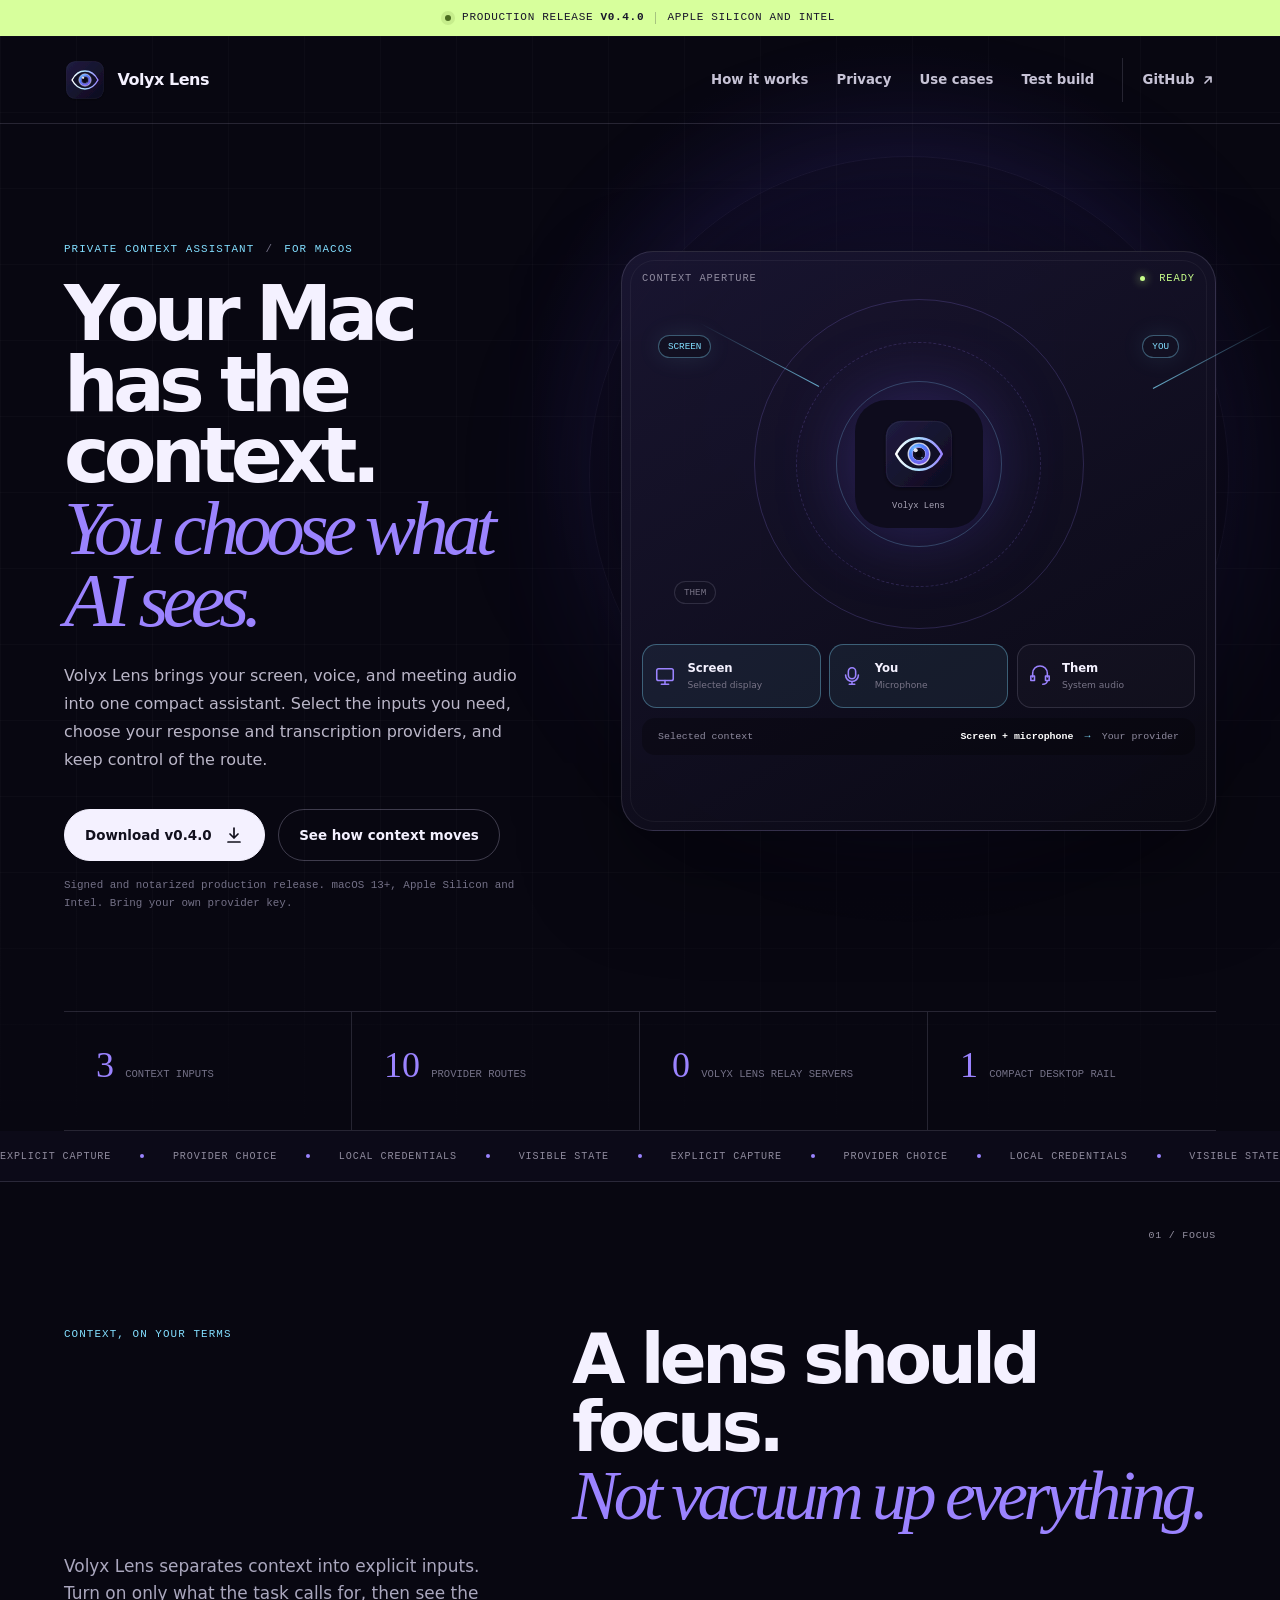
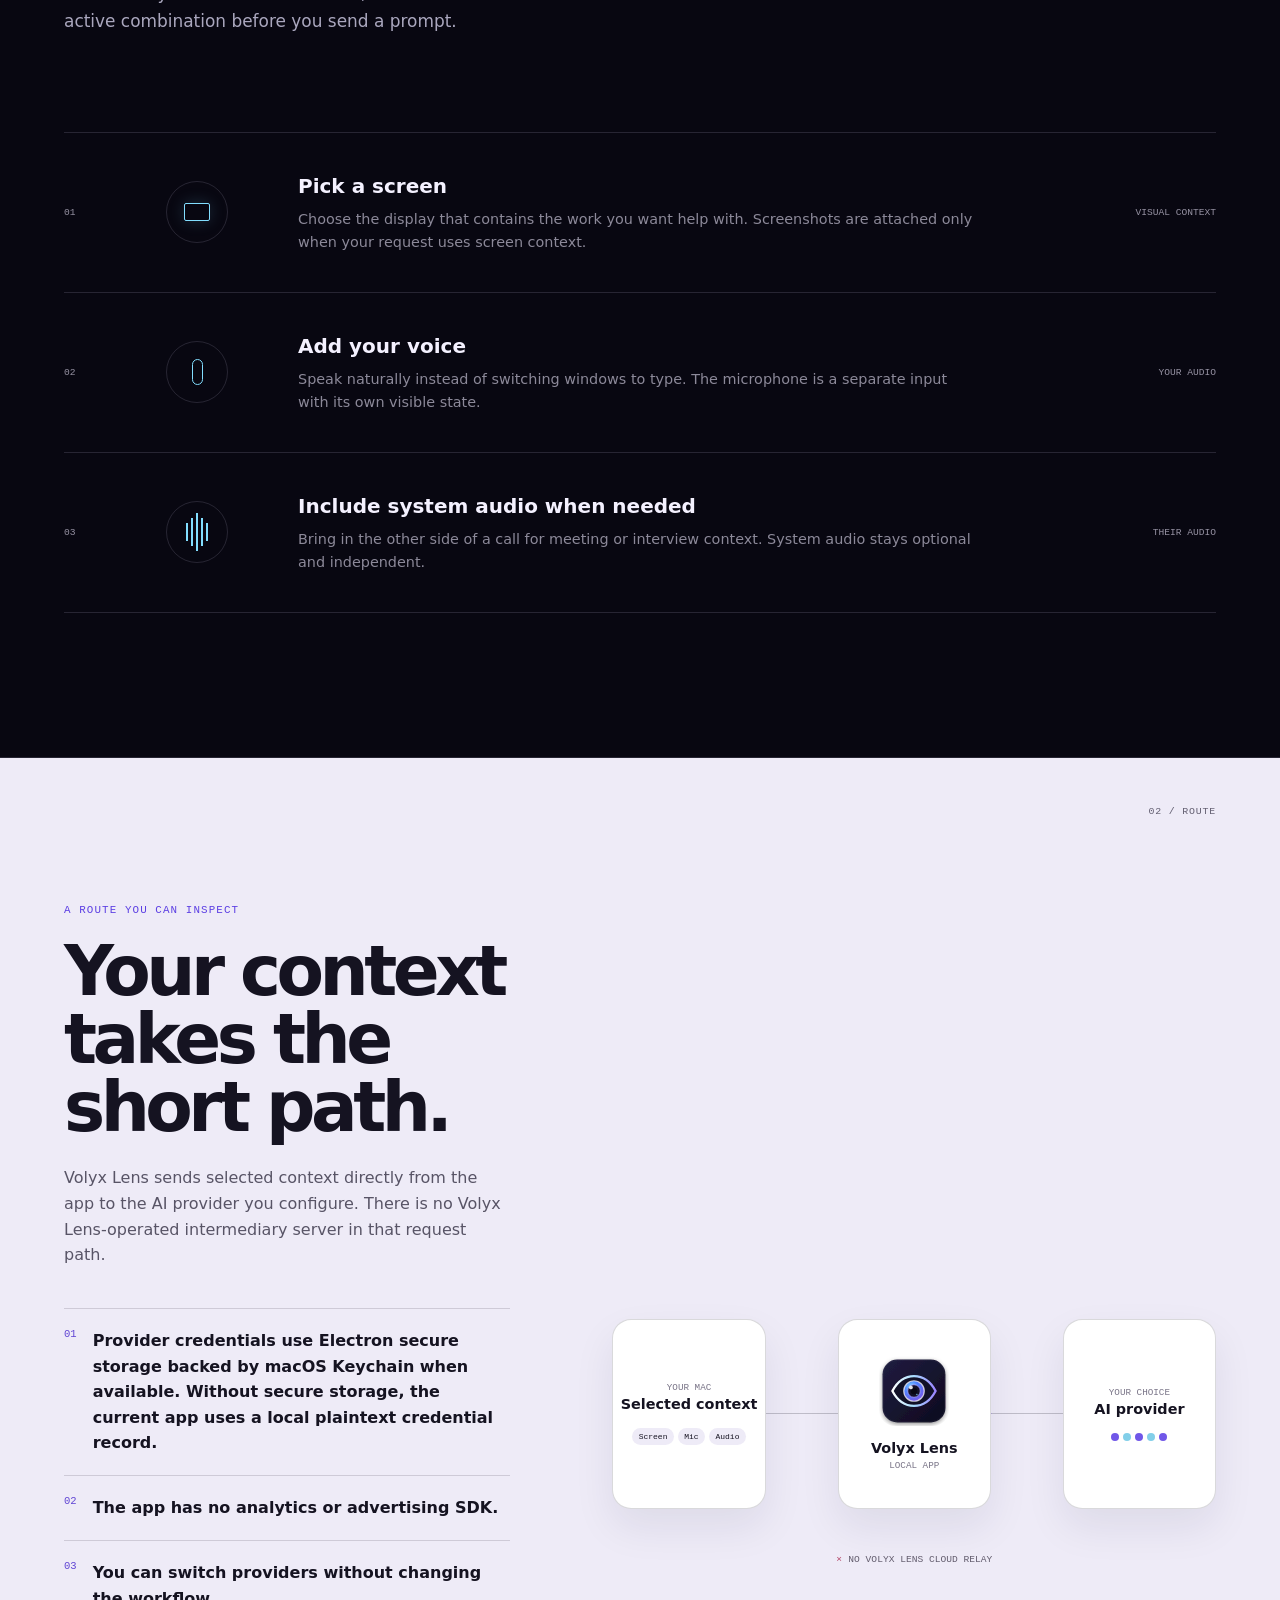
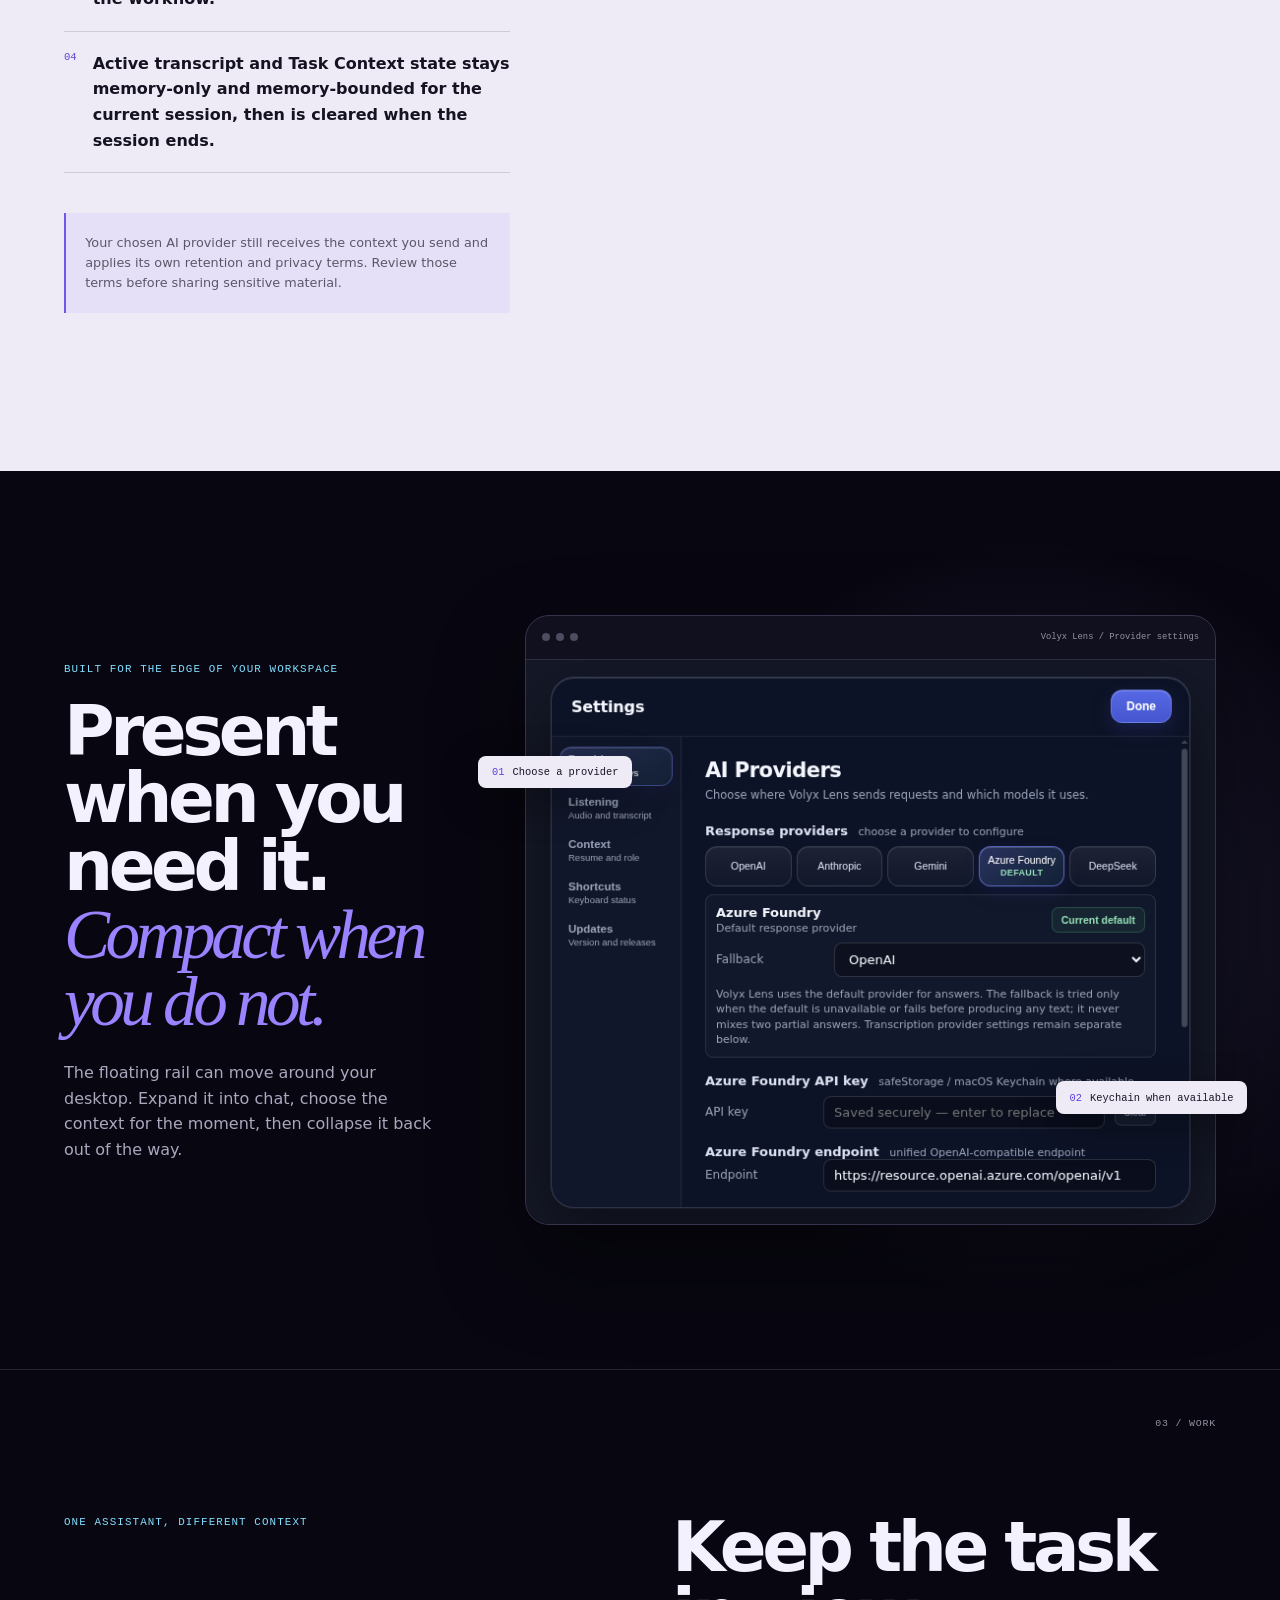
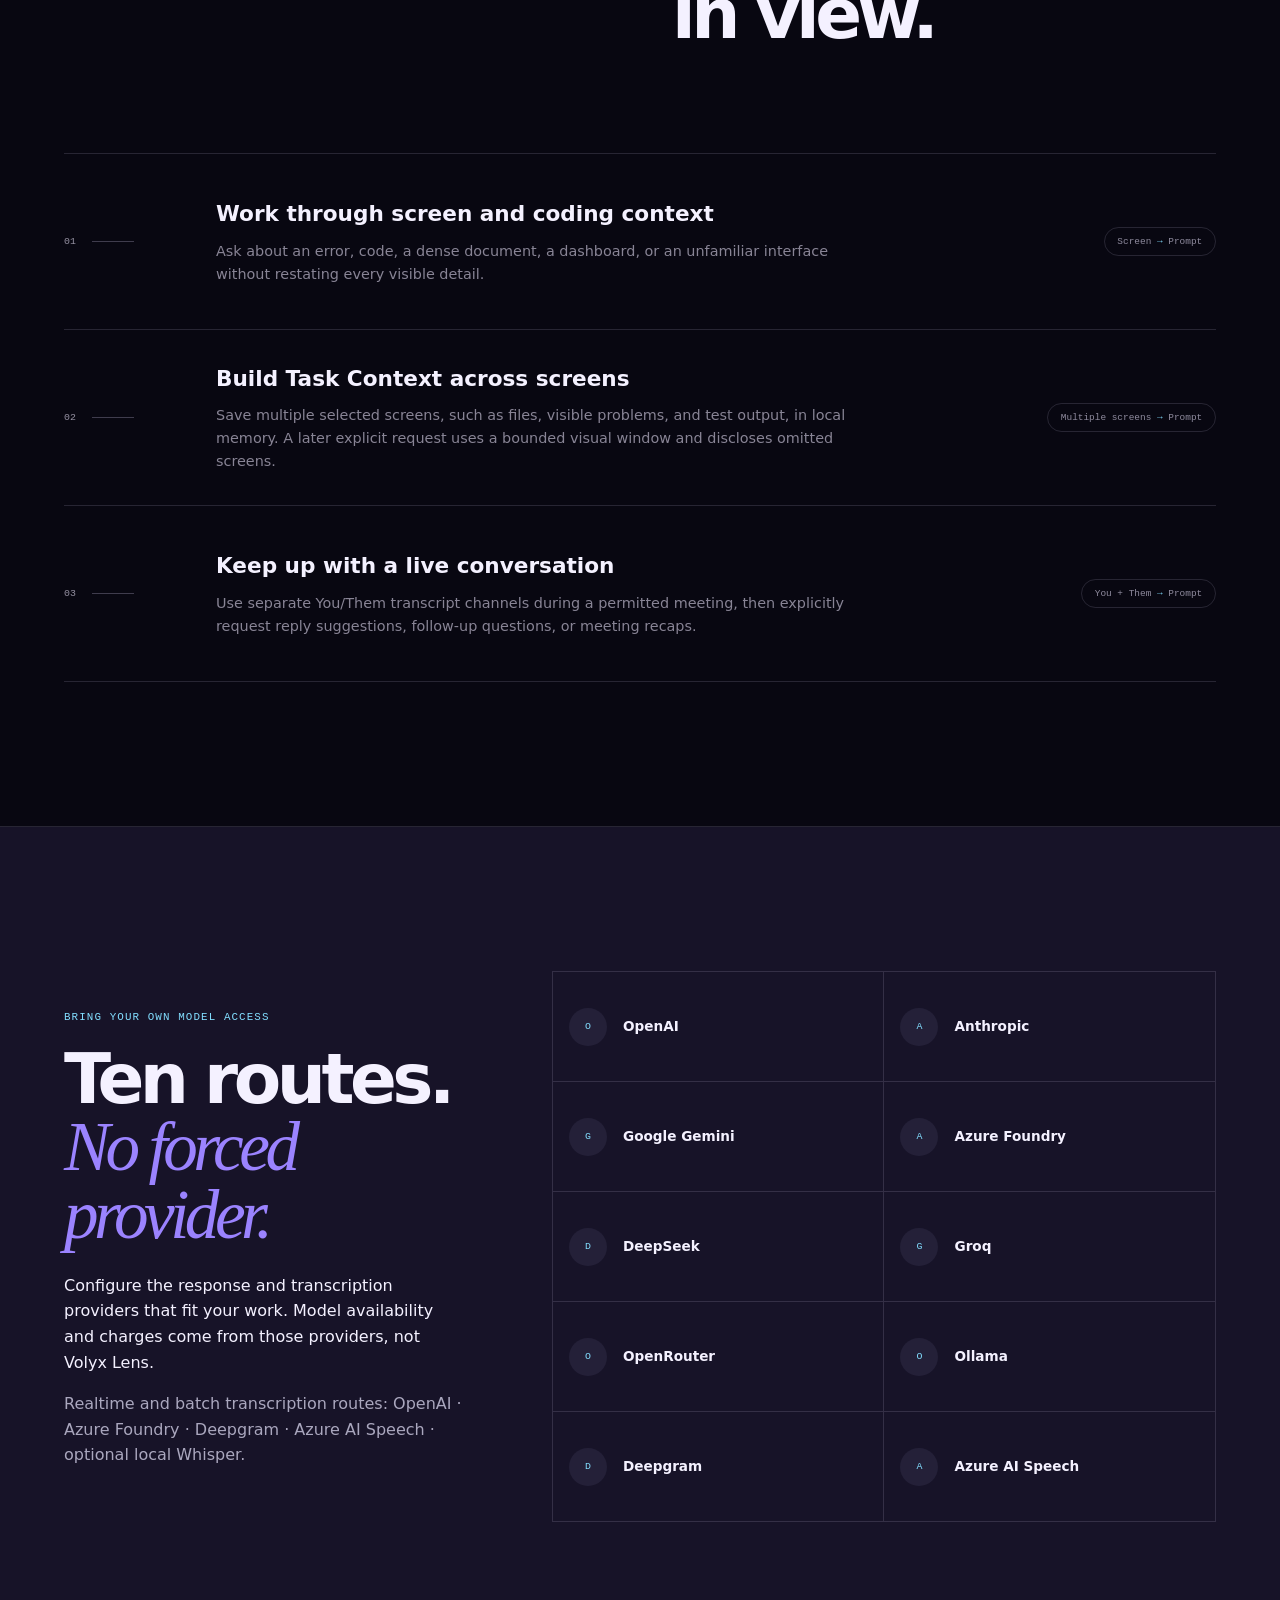
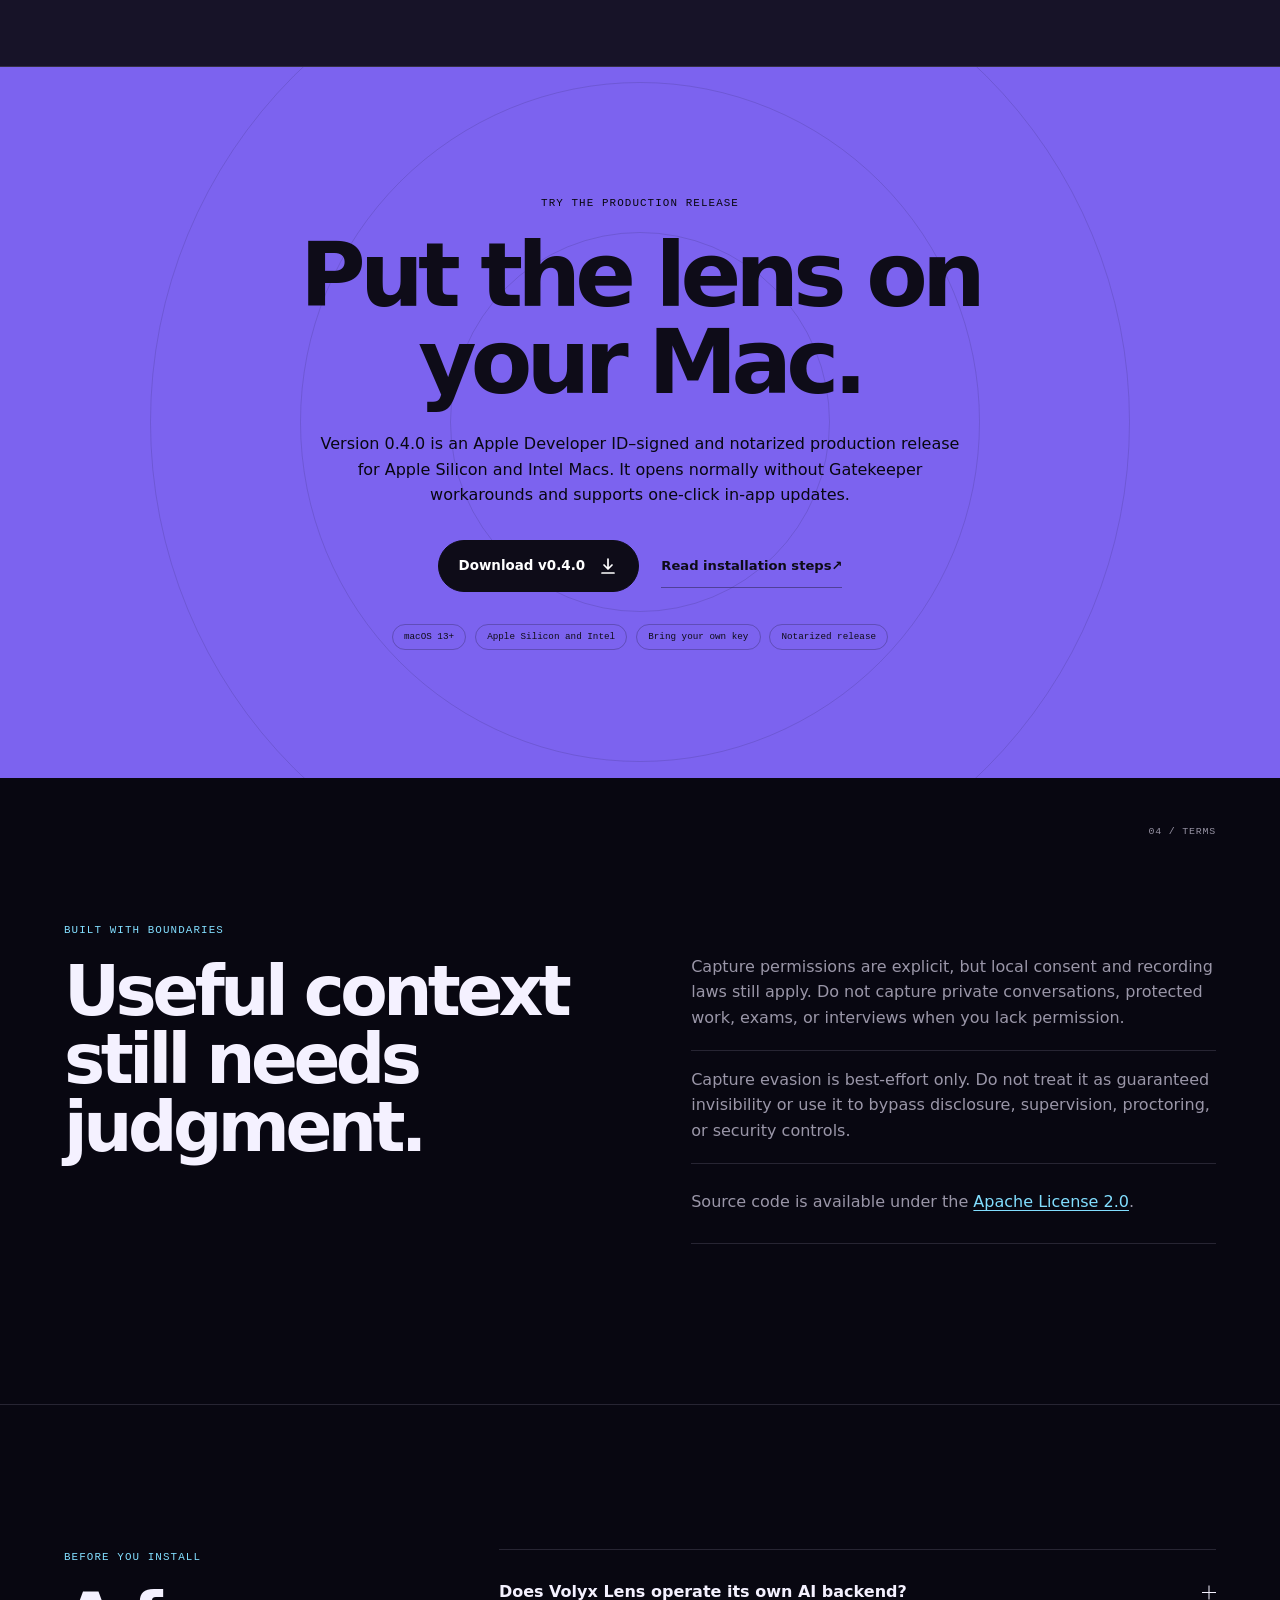
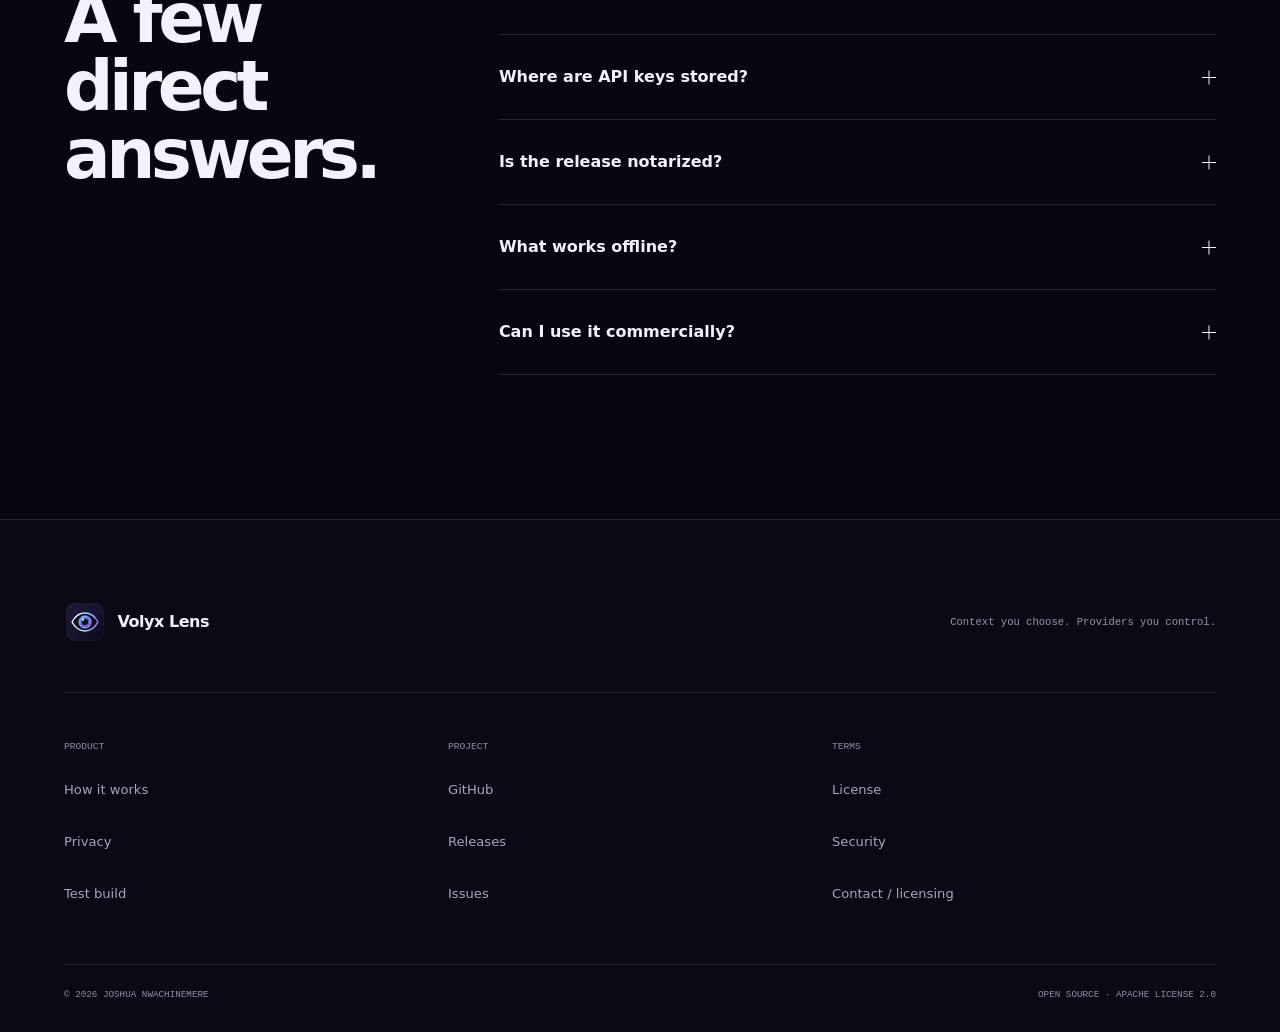
==== commit fb0f737e: "deploy: restore original static site on GitHub Pages test link" ====
--- a/index.html
+++ b/index.html
@@ -1,2 +1,378 @@
-<!DOCTYPE html><!--JpONz10cEpEzjWQpzClYP--><html lang="en"><head>
-    <meta http-equiv="Content-Security-Policy" content="default-src 'self'; script-src 'self' 'sha256-TN2S42UEzTammXTnyqEUsi2KiZ9iHvUE++OjSdJLckM=' 'sha256-OBTN3RiyCV4Bq7dFqZ5a2pAXjnCcCYeTJMO2I/LYKeo=' 'sha256-IatHk0Z9L4BpVjPP+LSLVel1XDmo5LiFXXnLdLSedGA=' 'sha256-K4YjBMb0ne9npEqzNaEnD3cAEqW8kV/1VE7iKXUgGVo=' 'sha256-rwWD5r+Q8BJezXh9f0Aras/IHR3Kmxppp4XuQXW2Tw0=' 'sha256-i3yhio3lJWv90zASJFK+oJMsz4aTMmi9KX9Qhm3ZFcM=' 'sha256-2YC8pw418risuTztZkCKcoEzK5XH+lMIhUgJhnt1l4k=' 'sha256-BxhZDO5MJlDe4PzTwlGCfJaLuRoJhT7yI/mYKo3d/RA=' 'sha256-QOlhaq/9u34DOiyLQnZ/HZzie5bWnKX+Gajiuy3TLrM=' 'sha256-MkQxp/oZiVyW8VDtfQLDZzRtfWJVykDZQlg65EdQKsQ=' 'sha256-cd61zNxirslesHYpea2hDnc5emdFtdWD/S0eoqsmKNY=' 'sha256-+c2f6YMyzJN3X78WbEJ6yL8ApwvskQM3JJ6xGfuV3r8=' 'sha256-DSLO1i57Cd8UUm11DW7itpSQVgpID4WGKvuIQ7WNfsg=' 'sha256-C0VYrj+GtOcFn/nE2CdJ3jJybP/McalkUtwfCf4U2Dg=' 'sha256-se+PQXmsM41nY0Wf++vKmcshCQfMQUG/OGXe91ILeKo=' 'sha256-VJHfLwXguf/sG16/OPAD9uhSR/BSrdpmTtcoiWCwn90=' 'sha256-DZZVJYOfG9ATudMhOAnnOFsnqIy3RKLcdMCOATH3L6c=' 'sha256-tb0NuTszmCc4DdZOUVmXDRVkCw4TKvdNGxzSVV+HxDI=' 'sha256-uQxq5graG+lIzMM3ziOu+eSr2ojkfhsOr10SelW2occ=' 'sha256-I2nBKt5VIqh/HJimmWebdN53eP9axUaJglRSR4cj/BE='; style-src 'self'; img-src 'self'; connect-src 'none'; font-src 'self'; object-src 'none'; base-uri 'none'; form-action 'none'"><meta charSet="utf-8"/><meta name="viewport" content="width=device-width, initial-scale=1"/><link rel="preload" as="image" href="/volyx-lens/assets/volyx-lens-logo.svg"/><link rel="stylesheet" href="/volyx-lens/_next/static/css/b7a6b2ca2eb4c9e0.css" data-precedence="next"/><link rel="preload" as="script" fetchPriority="low" href="/volyx-lens/_next/static/chunks/webpack-e9728e2371e1152f.js"/><script src="/volyx-lens/_next/static/chunks/4bd1b696-c023c6e3521b1417.js" async=""></script><script src="/volyx-lens/_next/static/chunks/255-19aad62ad7a46c56.js" async=""></script><script src="/volyx-lens/_next/static/chunks/main-app-2ba4c6492421cad2.js" async=""></script><script src="/volyx-lens/_next/static/chunks/app/page-4dc8d3340e0a3737.js" async=""></script><title>Volyx Lens — Choose what your AI sees</title><meta name="description" content="A private assistant for your Mac. You choose the context, the response provider, and the transcription provider."/><meta name="application-name" content="Volyx Lens"/><meta name="keywords" content="Volyx Lens,macOS,AI assistant,screen context,privacy"/><link rel="canonical" href="https://volyxlens.pages.dev/"/><meta property="og:title" content="Volyx Lens — Choose what your AI sees"/><meta property="og:description" content="A private assistant for your Mac. You choose the context, the response provider, and the transcription provider."/><meta property="og:url" content="https://volyxlens.pages.dev/"/><meta property="og:image" content="https://volyxlens.pages.dev/assets/volyx-lens-onboarding.png"/><meta property="og:type" content="website"/><meta name="twitter:card" content="summary_large_image"/><meta name="twitter:title" content="Volyx Lens — Choose what your AI sees"/><meta name="twitter:description" content="A private assistant for your Mac. You choose the context, the response provider, and the transcription provider."/><meta name="twitter:image" content="https://volyxlens.pages.dev/assets/volyx-lens-onboarding.png"/><link rel="icon" href="/volyx-lens/assets/volyx-lens-logo.svg"/><script type="application/ld+json">{"@context":"https://schema.org","@type":"SoftwareApplication","name":"Volyx Lens","applicationCategory":"UtilitiesApplication","operatingSystem":"macOS 13 or later on Apple Silicon and Intel","softwareVersion":"0.4.0","license":"https://www.apache.org/licenses/LICENSE-2.0","url":"https://github.com/dk3yyyy/volyx-lens","downloadUrl":"https://github.com/dk3yyyy/volyx-lens/releases/tag/v0.4.0","description":"A privacy-oriented macOS context assistant that sends user-selected screen, microphone, and system-audio context directly to the AI response and transcription providers you configure."}</script><script src="/volyx-lens/_next/static/chunks/polyfills-42372ed130431b0a.js" noModule=""></script></head><body><div hidden=""><!--$--><!--/$--></div><div class="release-ribbon" role="status"><span class="release-dot" aria-hidden="true"></span><span>Production release <strong>v0.4.0</strong></span><span class="release-divider" aria-hidden="true"></span><span>Apple Silicon and Intel</span></div><header class="site-header" data-header="true"><a class="brand" href="#top" aria-label="Volyx Lens home"><img src="/volyx-lens/assets/volyx-lens-logo.svg" width="42" height="42" alt=""/><span>Volyx Lens</span></a><button class="nav-toggle" type="button" aria-controls="site-nav" aria-expanded="false" aria-label="Open navigation"><span></span><span></span></button><nav class="site-nav" id="site-nav" aria-label="Main navigation"><a href="#how-it-works">How it works</a><a href="#privacy">Privacy</a><a href="#use-cases">Use cases</a><a href="#release">Test build</a><a class="nav-github" href="https://github.com/dk3yyyy/volyx-lens" target="_blank" rel="noreferrer">GitHub<svg viewBox="0 0 16 16" aria-hidden="true"><path d="M5 11 11 5M6 5h5v5"></path></svg></a></nav></header><main id="main"><section class="hero" id="top" aria-labelledby="hero-title"><div class="hero-glow" aria-hidden="true"></div><div class="hero-copy"><p class="eyebrow"><span>A private assistant for your Mac</span><span>by Joshua Nwachinemere</span></p><h1 id="hero-title">Your screen. Your voice.<br/><em class="accent">Your call on what AI sees.</em></h1><p class="hero-lede">Volyx Lens turns your screen, voice, and meeting audio into one tiny assistant. Pick the context, choose your providers, and watch it answer without a middleman.</p><div class="hero-actions"><a class="button button-primary" href="https://github.com/dk3yyyy/volyx-lens/releases/tag/v0.4.0"><span>Download v0.4.0</span><svg viewBox="0 0 20 20" aria-hidden="true"><path d="M10 3v10m0 0 4-4m-4 4L6 9M4 17h12"></path></svg></a><a class="button button-quiet" href="#how-it-works">See how context moves</a></div><p class="hero-note">Signed and notarized production release. macOS 13+, Apple Silicon and Intel. Bring your own provider key.</p></div><div class="aperture-wrap" aria-label="Interactive context selector"><div class="aperture-card" data-aperture="true"><div class="aperture-topline"><span>Volyx Lens · Context aperture</span><span class="live-status"><i aria-hidden="true"></i> Ready</span></div><div class="aperture-stage" aria-hidden="true"><div class="orbit orbit-outer"></div><div class="orbit orbit-middle"></div><div class="orbit orbit-inner"></div><div class="beam beam-screen is-active" data-beam="screen"></div><div class="beam beam-you is-active" data-beam="you"></div><div class="beam beam-them" data-beam="them"></div><div class="lens-core"><img src="/volyx-lens/assets/volyx-lens-logo.svg" width="94" height="94" alt=""/><span>Volyx Lens</span></div><span class="orbit-label label-screen is-active" data-label="screen">Screen</span><span class="orbit-label label-you is-active" data-label="you">You</span><span class="orbit-label label-them" data-label="them">Them</span></div><div class="context-controls" aria-label="Choose example context inputs"><button type="button" class="context-control is-active" data-context="screen" aria-pressed="true"><svg viewBox="0 0 24 24" aria-hidden="true"><rect x="3" y="4" width="18" height="13" rx="2"></rect><path d="M8 21h8M12 17v4"></path></svg><span><strong>Screen</strong><small>Selected display</small></span></button><button type="button" class="context-control is-active" data-context="you" aria-pressed="true"><svg viewBox="0 0 24 24" aria-hidden="true"><rect x="8" y="3" width="8" height="12" rx="4"></rect><path d="M5 11a7 7 0 0 0 14 0M12 18v3M9 21h6"></path></svg><span><strong>You</strong><small>Microphone</small></span></button><button type="button" class="context-control" data-context="them" aria-pressed="false"><svg viewBox="0 0 24 24" aria-hidden="true"><path d="M4 13V9a8 8 0 0 1 16 0v4"></path><path d="M4 12H2v5h4v-5H4Zm16 0h2v5h-4v-5h2ZM20 17c0 2-2 4-5 4"></path></svg><span><strong>Them</strong><small>System audio</small></span></button></div><div class="aperture-route" aria-live="polite"><span class="route-label">Selected context</span><strong data-context-summary="true">Screen + microphone</strong><span class="route-arrow" aria-hidden="true">→</span><span>Your provider</span></div></div></div><div class="hero-facts" aria-label="Product facts"><div><strong>3</strong><span>context inputs</span></div><div><strong>10</strong><span>provider routes</span></div><div><strong>0</strong><span>Volyx Lens relay servers</span></div><div><strong>1</strong><span>compact desktop rail</span></div></div></section><section class="marquee" aria-label="Product principles"><div class="marquee-track"><span>Explicit capture</span><i></i><span>Provider choice</span><i></i><span>Local credentials</span><i></i><span>Visible state</span><i></i><span aria-hidden="true">Explicit capture</span><i aria-hidden="true"></i><span aria-hidden="true">Provider choice</span><i aria-hidden="true"></i><span aria-hidden="true">Local credentials</span><i aria-hidden="true"></i><span aria-hidden="true">Visible state</span><i aria-hidden="true"></i></div></section><section class="section context-section" id="how-it-works" aria-labelledby="context-heading"><div class="section-index" aria-hidden="true">01 / FOCUS</div><div class="section-intro"><p class="eyebrow">Context, on your terms</p><h2 id="context-heading">Point the lens.<br/><em class="accent">Not a firehose.</em></h2><p>Volyx Lens separates context into explicit inputs. Turn on only what the task calls for, then see the active combination before you send a prompt.</p></div><div class="context-story"><article class="story-row"><div class="story-number">01</div><div class="story-icon screen-icon" aria-hidden="true"><span></span></div><div class="story-copy"><h3>Pick a screen</h3><p>Choose the display that contains the work you want help with. Screenshots are attached only when your request uses screen context.</p></div><span class="story-state">Visual context</span></article><article class="story-row"><div class="story-number">02</div><div class="story-icon mic-icon" aria-hidden="true"><span></span></div><div class="story-copy"><h3>Add your voice</h3><p>Speak naturally instead of switching windows to type. The microphone is a separate input with its own visible state.</p></div><span class="story-state">Your audio</span></article><article class="story-row"><div class="story-number">03</div><div class="story-icon wave-icon" aria-hidden="true"><span></span><span></span><span></span><span></span><span></span></div><div class="story-copy"><h3>Include system audio when needed</h3><p>Bring in the other side of a call for meeting or interview context. System audio stays optional and independent.</p></div><span class="story-state">Their audio</span></article></div></section><section class="section privacy-section" id="privacy" aria-labelledby="privacy-heading"><div class="section-index" aria-hidden="true">02 / ROUTE</div><div class="privacy-copy"><p class="eyebrow">A route you can inspect</p><h2 id="privacy-heading">Context goes <em class="accent">straight through.</em></h2><p>Volyx Lens sends selected context directly from the app to the AI provider you configure. There is no Volyx Lens-operated intermediary server in that request path.</p><ul class="plain-list"><li><span>01</span>Provider credentials use Electron secure storage backed by macOS Keychain when available. Without secure storage, the current app uses a local plaintext credential record.</li><li><span>02</span>The app has no analytics or advertising SDK.</li><li><span>03</span>You can switch providers without changing the workflow.</li><li><span>04</span>Active transcript and Task Context state stays memory-only and memory-bounded for the current session, then is cleared when the session ends.</li></ul><p class="privacy-caveat">Your chosen AI provider still receives the context you send and applies its own retention and privacy terms. Review those terms before sharing sensitive material.</p></div><div class="route-map" aria-label="Data route from selected Mac context to the configured AI provider"><div class="route-node route-source"><span class="node-kicker">Your Mac</span><strong>Selected context</strong><div class="source-chips"><span>Screen</span><span>Mic</span><span>Audio</span></div></div><div class="route-line" aria-hidden="true"><span></span></div><div class="route-node route-app"><img src="/volyx-lens/assets/volyx-lens-logo.svg" width="76" height="76" alt=""/><strong>Volyx Lens</strong><small>Local app</small></div><div class="route-line" aria-hidden="true"><span></span></div><div class="route-node route-provider"><span class="node-kicker">Your choice</span><strong>AI provider</strong><div class="provider-mini"><i></i><i></i><i></i><i></i><i></i></div></div><div class="no-relay"><span aria-hidden="true">×</span>No Volyx Lens cloud relay</div></div></section><section class="product-window-section" aria-labelledby="product-heading"><div class="window-copy"><p class="eyebrow">Built for the edge of your workspace</p><h2 id="product-heading">There when you need it.<br/><em class="accent">Gone when you don&#x27;t.</em></h2><p>The floating rail glides around your desktop. Expand it into chat, pick the context for the moment, then collapse it back out of the way.</p></div><div class="product-window"><div class="window-chrome" aria-hidden="true"><span></span><span></span><span></span><strong>Volyx Lens / Provider settings</strong></div><img src="/volyx-lens/assets/volyx-lens-settings.png" width="700" height="573" alt="Volyx Lens settings showing configurable AI providers and local API key fields" loading="lazy"/><div class="window-callout callout-one"><span>01</span>Choose a provider</div><div class="window-callout callout-two"><span>02</span>Keychain when available</div></div></section><section class="section use-section" id="use-cases" aria-labelledby="use-heading"><div class="section-index" aria-hidden="true">03 / WORK</div><div class="section-intro use-intro"><p class="eyebrow">One assistant, different context</p><h2 id="use-heading">Same rail.<br/><em class="accent">Different jobs.</em></h2></div><div class="use-list"><article class="use-item"><div class="use-marker"><span>01</span><i></i></div><div><h3>Work through screen and coding context</h3><p>Ask about an error, code, a dense document, a dashboard, or an unfamiliar interface without restating every visible detail.</p></div><div class="use-input">Screen <span>→</span> Prompt</div></article><article class="use-item"><div class="use-marker"><span>02</span><i></i></div><div><h3>Build Task Context across screens</h3><p>Save multiple selected screens, such as files, visible problems, and test output, in local memory. A later explicit request uses a bounded visual window and discloses omitted screens.</p></div><div class="use-input">Multiple screens <span>→</span> Prompt</div></article><article class="use-item"><div class="use-marker"><span>03</span><i></i></div><div><h3>Keep up with a live conversation</h3><p>Use separate You/Them transcript channels during a permitted meeting, then explicitly request reply suggestions, follow-up questions, or meeting recaps.</p></div><div class="use-input">You + Them <span>→</span> Prompt</div></article></div></section><section class="provider-section" aria-labelledby="provider-heading"><div class="provider-copy"><p class="eyebrow">Bring your own model access</p><h2 id="provider-heading">Ten routes.<br/><em class="accent">No forced provider.</em></h2><p>Configure the response and transcription providers that fit your work. Model availability and charges come from those providers, not Volyx Lens.</p><p>Realtime and batch transcription routes: OpenAI · Azure Foundry · Deepgram · Azure AI Speech · optional local Whisper.</p></div><ul class="provider-list" aria-label="Supported AI providers"><li><span class="provider-glyph glyph-openai">O</span><strong>OpenAI</strong></li><li><span class="provider-glyph glyph-anthropic">A</span><strong>Anthropic</strong></li><li><span class="provider-glyph glyph-gemini">G</span><strong>Google Gemini</strong></li><li><span class="provider-glyph glyph-azure">A</span><strong>Azure Foundry</strong></li><li><span class="provider-glyph glyph-deepseek">D</span><strong>DeepSeek</strong></li><li><span class="provider-glyph glyph-groq">G</span><strong>Groq</strong></li><li><span class="provider-glyph glyph-openrouter">O</span><strong>OpenRouter</strong></li><li><span class="provider-glyph glyph-ollama">O</span><strong>Ollama</strong></li><li><span class="provider-glyph glyph-deepgram">D</span><strong>Deepgram</strong></li><li><span class="provider-glyph glyph-azure-speech">A</span><strong>Azure AI Speech</strong></li></ul></section><section class="release-section" id="release" aria-labelledby="release-heading"><div class="release-orbit" aria-hidden="true"><span></span><span></span><span></span></div><div class="release-content"><p class="eyebrow">Try the production release</p><h2 id="release-heading">Put the lens on your Mac.</h2><p>Version 0.4.0 is an Apple Developer ID–signed and notarized production release for Apple Silicon and Intel Macs. It opens normally without Gatekeeper workarounds and supports one-click in-app updates.</p><div class="release-actions"><a class="button button-primary button-light" href="https://github.com/dk3yyyy/volyx-lens/releases/tag/v0.4.0">Download v0.4.0<svg viewBox="0 0 20 20" aria-hidden="true"><path d="M10 3v10m0 0 4-4m-4 4L6 9M4 17h12"></path></svg></a><a class="text-link" href="https://github.com/dk3yyyy/volyx-lens#install-the-dmg" target="_blank" rel="noreferrer">Read installation steps <span aria-hidden="true">↗</span></a></div><div class="release-meta"><span>macOS 13+</span><span>Apple Silicon and Intel</span><span>Bring your own key</span><span>Notarized release</span></div></div></section><section class="section responsibility-section" aria-labelledby="responsibility-heading"><div class="section-index" aria-hidden="true">04 / TERMS</div><div class="responsibility-grid"><div><p class="eyebrow">Built with boundaries</p><h2 id="responsibility-heading">Helpful, <em class="accent">not a getaway car.</em></h2></div><div class="responsibility-copy"><p>Capture permissions are explicit, but local consent and recording laws still apply. Do not capture private conversations, protected work, exams, or interviews when you lack permission.</p><p>Capture evasion is best-effort only. Do not treat it as guaranteed invisibility or use it to bypass disclosure, supervision, proctoring, or security controls.</p><p>Source code is available under the <a href="https://github.com/dk3yyyy/volyx-lens/blob/main/LICENSE.md" target="_blank" rel="noreferrer">Apache License 2.0</a>.</p></div></div></section><section class="faq-section" aria-labelledby="faq-heading"><div class="faq-title"><p class="eyebrow">Before you install</p><h2 id="faq-heading">A few direct answers.</h2></div><div class="faq-list"><details><summary>Does Volyx Lens operate its own AI backend?<span aria-hidden="true"></span></summary><p>No. You configure your own supported provider. Requests travel from the desktop app to that provider, and the provider&#x27;s own data terms apply.</p></details><details><summary>Where are API keys stored?<span aria-hidden="true"></span></summary><p>The app uses Electron secure storage backed by macOS Keychain when available. If secure storage is unavailable, it falls back to a local plaintext credential record. The settings screen reports the storage status and lets you update or remove credentials.</p></details><details><summary>Is the release notarized?<span aria-hidden="true"></span></summary><p>Yes. Version 0.4.0 is Apple Developer ID–signed and notarized, so it opens without right-click workarounds. SHA-256 checksums, ZIP packages, and SBOMs are published with the release.</p></details><details><summary>What works offline?<span aria-hidden="true"></span></summary><p>AI responses require a configured provider; with a local Ollama server they run fully offline. Realtime transcription uses your configured provider (OpenAI, Azure Foundry, Deepgram, or Azure AI Speech), and optional Local Whisper covers offline batch transcription; automatic cloud fallback remains off by default.</p></details><details><summary>Can I use it commercially?<span aria-hidden="true"></span></summary><p>Yes. The public source is licensed under the Apache License 2.0, which permits commercial use, modification, and redistribution.</p></details></div></section></main><footer class="site-footer"><div class="footer-brand"><div class="footer-brand-lockup"><img src="/volyx-lens/assets/volyx-lens-logo.svg" width="42" height="42" alt=""/><strong>Volyx Lens</strong></div><p>Context you choose. Providers you control.</p></div><div class="footer-links"><div><span>Product</span><a href="#how-it-works">How it works</a><a href="#privacy">Privacy</a><a href="#release">Test build</a></div><div><span>Project</span><a href="https://github.com/dk3yyyy/volyx-lens" target="_blank" rel="noreferrer">GitHub</a><a href="https://github.com/dk3yyyy/volyx-lens/releases" target="_blank" rel="noreferrer">Releases</a><a href="https://github.com/dk3yyyy/volyx-lens/issues" target="_blank" rel="noreferrer">Issues</a></div><div><span>Terms</span><a href="https://github.com/dk3yyyy/volyx-lens/blob/main/LICENSE.md" target="_blank" rel="noreferrer">License</a><a href="https://github.com/dk3yyyy/volyx-lens/security/policy" target="_blank" rel="noreferrer">Security</a><a href="https://github.com/dk3yyyy/volyx-lens/issues/new" target="_blank" rel="noreferrer">Contact / licensing</a></div></div><div class="footer-bottom"><span>© <span data-year="true">2026</span> Joshua Nwachinemere</span><span>Open source · Apache License 2.0</span></div></footer><!--$--><!--/$--><script src="/volyx-lens/_next/static/chunks/webpack-e9728e2371e1152f.js" id="_R_" async=""></script><script>(self.__next_f=self.__next_f||[]).push([0])</script><script>self.__next_f.push([1,"1:\"$Sreact.fragment\"\n2:I[9766,[],\"\"]\n3:I[8924,[],\"\"]\n4:I[8320,[\"974\",\"static/chunks/app/page-4dc8d3340e0a3737.js\"],\"default\"]\n13:I[7150,[],\"\"]\n:HL[\"/volyx-lens/_next/static/css/b7a6b2ca2eb4c9e0.css\",\"style\"]\n"])</script><script>self.__next_f.push([1,"0:{\"P\":null,\"b\":\"JpONz10cEpEzjWQpzClYP\",\"p\":\"/volyx-lens\",\"c\":[\"\",\"\"],\"i\":false,\"f\":[[[\"\",{\"children\":[\"__PAGE__\",{}]},\"$undefined\",\"$undefined\",true],[\"\",[\"$\",\"$1\",\"c\",{\"children\":[[[\"$\",\"link\",\"0\",{\"rel\":\"stylesheet\",\"href\":\"/volyx-lens/_next/static/css/b7a6b2ca2eb4c9e0.css\",\"precedence\":\"next\",\"crossOrigin\":\"$undefined\",\"nonce\":\"$undefined\"}]],[\"$\",\"html\",null,{\"lang\":\"en\",\"children\":[[\"$\",\"head\",null,{\"children\":[\"$\",\"script\",null,{\"type\":\"application/ld+json\",\"dangerouslySetInnerHTML\":{\"__html\":\"{\\\"@context\\\":\\\"https://schema.org\\\",\\\"@type\\\":\\\"SoftwareApplication\\\",\\\"name\\\":\\\"Volyx Lens\\\",\\\"applicationCategory\\\":\\\"UtilitiesApplication\\\",\\\"operatingSystem\\\":\\\"macOS 13 or later on Apple Silicon and Intel\\\",\\\"softwareVersion\\\":\\\"0.4.0\\\",\\\"license\\\":\\\"https://www.apache.org/licenses/LICENSE-2.0\\\",\\\"url\\\":\\\"https://github.com/dk3yyyy/volyx-lens\\\",\\\"downloadUrl\\\":\\\"https://github.com/dk3yyyy/volyx-lens/releases/tag/v0.4.0\\\",\\\"description\\\":\\\"A privacy-oriented macOS context assistant that sends user-selected screen, microphone, and system-audio context directly to the AI response and transcription providers you configure.\\\"}\"}}]}],[\"$\",\"body\",null,{\"children\":[\"$\",\"$L2\",null,{\"parallelRouterKey\":\"children\",\"error\":\"$undefined\",\"errorStyles\":\"$undefined\",\"errorScripts\":\"$undefined\",\"template\":[\"$\",\"$L3\",null,{}],\"templateStyles\":\"$undefined\",\"templateScripts\":\"$undefined\",\"notFound\":[[[\"$\",\"title\",null,{\"children\":\"404: This page could not be found.\"}],[\"$\",\"div\",null,{\"style\":{\"fontFamily\":\"system-ui,\\\"Segoe UI\\\",Roboto,Helvetica,Arial,sans-serif,\\\"Apple Color Emoji\\\",\\\"Segoe UI Emoji\\\"\",\"height\":\"100vh\",\"textAlign\":\"center\",\"display\":\"flex\",\"flexDirection\":\"column\",\"alignItems\":\"center\",\"justifyContent\":\"center\"},\"children\":[\"$\",\"div\",null,{\"children\":[[\"$\",\"style\",null,{\"dangerouslySetInnerHTML\":{\"__html\":\"body{color:#000;background:#fff;margin:0}.next-error-h1{border-right:1px solid rgba(0,0,0,.3)}@media (prefers-color-scheme:dark){body{color:#fff;background:#000}.next-error-h1{border-right:1px solid rgba(255,255,255,.3)}}\"}}],[\"$\",\"h1\",null,{\"className\":\"next-error-h1\",\"style\":{\"display\":\"inline-block\",\"margin\":\"0 20px 0 0\",\"padding\":\"0 23px 0 0\",\"fontSize\":24,\"fontWeight\":500,\"verticalAlign\":\"top\",\"lineHeight\":\"49px\"},\"children\":404}],[\"$\",\"div\",null,{\"style\":{\"display\":\"inline-block\"},\"children\":[\"$\",\"h2\",null,{\"style\":{\"fontSize\":14,\"fontWeight\":400,\"lineHeight\":\"49px\",\"margin\":0},\"children\":\"This page could not be found.\"}]}]]}]}]],[]],\"forbidden\":\"$undefined\",\"unauthorized\":\"$undefined\"}]}]]}]]}],{\"children\":[\"__PAGE__\",[\"$\",\"$1\",\"c\",{\"children\":[[[\"$\",\"div\",null,{\"className\":\"release-ribbon\",\"role\":\"status\",\"children\":[[\"$\",\"span\",null,{\"className\":\"release-dot\",\"aria-hidden\":\"true\"}],[\"$\",\"span\",null,{\"children\":[\"Production release \",[\"$\",\"strong\",null,{\"children\":\"v0.4.0\"}]]}],[\"$\",\"span\",null,{\"className\":\"release-divider\",\"aria-hidden\":\"true\"}],[\"$\",\"span\",null,{\"children\":\"Apple Silicon and Intel\"}]]}],[\"$\",\"$L4\",null,{}],[\"$\",\"main\",null,{\"id\":\"main\",\"children\":[[\"$\",\"section\",null,{\"className\":\"hero\",\"id\":\"top\",\"aria-labelledby\":\"hero-title\",\"children\":[[\"$\",\"div\",null,{\"className\":\"hero-glow\",\"aria-hidden\":\"true\"}],[\"$\",\"div\",null,{\"className\":\"hero-copy\",\"children\":[[\"$\",\"p\",null,{\"className\":\"eyebrow\",\"children\":[[\"$\",\"span\",null,{\"children\":\"A private assistant for your Mac\"}],[\"$\",\"span\",null,{\"children\":\"by Joshua Nwachinemere\"}]]}],[\"$\",\"h1\",null,{\"id\":\"hero-title\",\"children\":[\"Your screen. Your voice.\",[\"$\",\"br\",null,{}],[\"$\",\"em\",null,{\"className\":\"accent\",\"children\":\"Your call on what AI sees.\"}]]}],[\"$\",\"p\",null,{\"className\":\"hero-lede\",\"children\":\"Volyx Lens turns your screen, voice, and meeting audio into one tiny assistant. Pick the context, choose your providers, and watch it answer without a middleman.\"}],[\"$\",\"div\",null,{\"className\":\"hero-actions\",\"children\":[[\"$\",\"a\",null,{\"className\":\"button button-primary\",\"href\":\"https://github.com/dk3yyyy/volyx-lens/releases/tag/v0.4.0\",\"children\":[[\"$\",\"span\",null,{\"children\":\"Download v0.4.0\"}],[\"$\",\"svg\",null,{\"viewBox\":\"0 0 20 20\",\"aria-hidden\":\"true\",\"children\":[\"$\",\"path\",null,{\"d\":\"M10 3v10m0 0 4-4m-4 4L6 9M4 17h12\"}]}]]}],[\"$\",\"a\",null,{\"className\":\"button button-quiet\",\"href\":\"#how-it-works\",\"children\":\"See how context moves\"}]]}],[\"$\",\"p\",null,{\"className\":\"hero-note\",\"children\":\"Signed and notarized production release. macOS 13+, Apple Silicon and Intel. Bring your own provider key.\"}]]}],[\"$\",\"div\",null,{\"className\":\"aperture-wrap\",\"aria-label\":\"Interactive context selector\",\"children\":\"$L5\"}],\"$L6\"]}],\"$L7\",\"$L8\",\"$L9\",\"$La\",\"$Lb\",\"$Lc\",\"$Ld\",\"$Le\",\"$Lf\"]}],\"$L10\"],null,\"$L11\"]}],{},null,false]},null,false],\"$L12\",false]],\"m\":\"$undefined\",\"G\":[\"$13\",[]],\"s\":false,\"S\":true}\n"])</script><script>self.__next_f.push([1,"14:I[5467,[\"974\",\"static/chunks/app/page-4dc8d3340e0a3737.js\"],\"default\"]\n15:I[4431,[],\"OutletBoundary\"]\n17:I[5278,[],\"AsyncMetadataOutlet\"]\n19:I[4431,[],\"ViewportBoundary\"]\n1b:I[4431,[],\"MetadataBoundary\"]\n1c:\"$Sreact.suspense\"\n5:[\"$\",\"$L14\",null,{}]\n6:[\"$\",\"div\",null,{\"className\":\"hero-facts\",\"aria-label\":\"Product facts\",\"children\":[[\"$\",\"div\",null,{\"children\":[[\"$\",\"strong\",null,{\"children\":\"3\"}],[\"$\",\"span\",null,{\"children\":\"context inputs\"}]]}],[\"$\",\"div\",null,{\"children\":[[\"$\",\"strong\",null,{\"children\":\"10\"}],[\"$\",\"span\",null,{\"children\":\"provider routes\"}]]}],[\"$\",\"div\",null,{\"children\":[[\"$\",\"strong\",null,{\"children\":\"0\"}],[\"$\",\"span\",null,{\"children\":\"Volyx Lens relay servers\"}]]}],[\"$\",\"div\",null,{\"children\":[[\"$\",\"strong\",null,{\"children\":\"1\"}],[\"$\",\"span\",null,{\"children\":\"compact desktop rail\"}]]}]]}]\n"])</script><script>self.__next_f.push([1,"7:[\"$\",\"section\",null,{\"className\":\"marquee\",\"aria-label\":\"Product principles\",\"children\":[\"$\",\"div\",null,{\"className\":\"marquee-track\",\"children\":[[\"$\",\"span\",null,{\"children\":\"Explicit capture\"}],[\"$\",\"i\",null,{}],[\"$\",\"span\",null,{\"children\":\"Provider choice\"}],[\"$\",\"i\",null,{}],[\"$\",\"span\",null,{\"children\":\"Local credentials\"}],[\"$\",\"i\",null,{}],[\"$\",\"span\",null,{\"children\":\"Visible state\"}],[\"$\",\"i\",null,{}],[\"$\",\"span\",null,{\"aria-hidden\":\"true\",\"children\":\"Explicit capture\"}],[\"$\",\"i\",null,{\"aria-hidden\":\"true\"}],[\"$\",\"span\",null,{\"aria-hidden\":\"true\",\"children\":\"Provider choice\"}],[\"$\",\"i\",null,{\"aria-hidden\":\"true\"}],[\"$\",\"span\",null,{\"aria-hidden\":\"true\",\"children\":\"Local credentials\"}],[\"$\",\"i\",null,{\"aria-hidden\":\"true\"}],[\"$\",\"span\",null,{\"aria-hidden\":\"true\",\"children\":\"Visible state\"}],[\"$\",\"i\",null,{\"aria-hidden\":\"true\"}]]}]}]\n"])</script><script>self.__next_f.push([1,"8:[\"$\",\"section\",null,{\"className\":\"section context-section\",\"id\":\"how-it-works\",\"aria-labelledby\":\"context-heading\",\"children\":[[\"$\",\"div\",null,{\"className\":\"section-index\",\"aria-hidden\":\"true\",\"children\":\"01 / FOCUS\"}],[\"$\",\"div\",null,{\"className\":\"section-intro\",\"children\":[[\"$\",\"p\",null,{\"className\":\"eyebrow\",\"children\":\"Context, on your terms\"}],[\"$\",\"h2\",null,{\"id\":\"context-heading\",\"children\":[\"Point the lens.\",[\"$\",\"br\",null,{}],[\"$\",\"em\",null,{\"className\":\"accent\",\"children\":\"Not a firehose.\"}]]}],[\"$\",\"p\",null,{\"children\":\"Volyx Lens separates context into explicit inputs. Turn on only what the task calls for, then see the active combination before you send a prompt.\"}]]}],[\"$\",\"div\",null,{\"className\":\"context-story\",\"children\":[[\"$\",\"article\",null,{\"className\":\"story-row\",\"children\":[[\"$\",\"div\",null,{\"className\":\"story-number\",\"children\":\"01\"}],[\"$\",\"div\",null,{\"className\":\"story-icon screen-icon\",\"aria-hidden\":\"true\",\"children\":[\"$\",\"span\",null,{}]}],[\"$\",\"div\",null,{\"className\":\"story-copy\",\"children\":[[\"$\",\"h3\",null,{\"children\":\"Pick a screen\"}],[\"$\",\"p\",null,{\"children\":\"Choose the display that contains the work you want help with. Screenshots are attached only when your request uses screen context.\"}]]}],[\"$\",\"span\",null,{\"className\":\"story-state\",\"children\":\"Visual context\"}]]}],[\"$\",\"article\",null,{\"className\":\"story-row\",\"children\":[[\"$\",\"div\",null,{\"className\":\"story-number\",\"children\":\"02\"}],[\"$\",\"div\",null,{\"className\":\"story-icon mic-icon\",\"aria-hidden\":\"true\",\"children\":[\"$\",\"span\",null,{}]}],[\"$\",\"div\",null,{\"className\":\"story-copy\",\"children\":[[\"$\",\"h3\",null,{\"children\":\"Add your voice\"}],[\"$\",\"p\",null,{\"children\":\"Speak naturally instead of switching windows to type. The microphone is a separate input with its own visible state.\"}]]}],[\"$\",\"span\",null,{\"className\":\"story-state\",\"children\":\"Your audio\"}]]}],[\"$\",\"article\",null,{\"className\":\"story-row\",\"children\":[[\"$\",\"div\",null,{\"className\":\"story-number\",\"children\":\"03\"}],[\"$\",\"div\",null,{\"className\":\"story-icon wave-icon\",\"aria-hidden\":\"true\",\"children\":[[\"$\",\"span\",null,{}],[\"$\",\"span\",null,{}],[\"$\",\"span\",null,{}],[\"$\",\"span\",null,{}],[\"$\",\"span\",null,{}]]}],[\"$\",\"div\",null,{\"className\":\"story-copy\",\"children\":[[\"$\",\"h3\",null,{\"children\":\"Include system audio when needed\"}],[\"$\",\"p\",null,{\"children\":\"Bring in the other side of a call for meeting or interview context. System audio stays optional and independent.\"}]]}],[\"$\",\"span\",null,{\"className\":\"story-state\",\"children\":\"Their audio\"}]]}]]}]]}]\n"])</script><script>self.__next_f.push([1,"9:[\"$\",\"section\",null,{\"className\":\"section privacy-section\",\"id\":\"privacy\",\"aria-labelledby\":\"privacy-heading\",\"children\":[[\"$\",\"div\",null,{\"className\":\"section-index\",\"aria-hidden\":\"true\",\"children\":\"02 / ROUTE\"}],[\"$\",\"div\",null,{\"className\":\"privacy-copy\",\"children\":[[\"$\",\"p\",null,{\"className\":\"eyebrow\",\"children\":\"A route you can inspect\"}],[\"$\",\"h2\",null,{\"id\":\"privacy-heading\",\"children\":[\"Context goes \",[\"$\",\"em\",null,{\"className\":\"accent\",\"children\":\"straight through.\"}]]}],[\"$\",\"p\",null,{\"children\":\"Volyx Lens sends selected context directly from the app to the AI provider you configure. There is no Volyx Lens-operated intermediary server in that request path.\"}],[\"$\",\"ul\",null,{\"className\":\"plain-list\",\"children\":[[\"$\",\"li\",null,{\"children\":[[\"$\",\"span\",null,{\"children\":\"01\"}],\"Provider credentials use Electron secure storage backed by macOS Keychain when available. Without secure storage, the current app uses a local plaintext credential record.\"]}],[\"$\",\"li\",null,{\"children\":[[\"$\",\"span\",null,{\"children\":\"02\"}],\"The app has no analytics or advertising SDK.\"]}],[\"$\",\"li\",null,{\"children\":[[\"$\",\"span\",null,{\"children\":\"03\"}],\"You can switch providers without changing the workflow.\"]}],[\"$\",\"li\",null,{\"children\":[[\"$\",\"span\",null,{\"children\":\"04\"}],\"Active transcript and Task Context state stays memory-only and memory-bounded for the current session, then is cleared when the session ends.\"]}]]}],[\"$\",\"p\",null,{\"className\":\"privacy-caveat\",\"children\":\"Your chosen AI provider still receives the context you send and applies its own retention and privacy terms. Review those terms before sharing sensitive material.\"}]]}],[\"$\",\"div\",null,{\"className\":\"route-map\",\"aria-label\":\"Data route from selected Mac context to the configured AI provider\",\"children\":[[\"$\",\"div\",null,{\"className\":\"route-node route-source\",\"children\":[[\"$\",\"span\",null,{\"className\":\"node-kicker\",\"children\":\"Your Mac\"}],[\"$\",\"strong\",null,{\"children\":\"Selected context\"}],[\"$\",\"div\",null,{\"className\":\"source-chips\",\"children\":[[\"$\",\"span\",null,{\"children\":\"Screen\"}],[\"$\",\"span\",null,{\"children\":\"Mic\"}],[\"$\",\"span\",null,{\"children\":\"Audio\"}]]}]]}],[\"$\",\"div\",null,{\"className\":\"route-line\",\"aria-hidden\":\"true\",\"children\":[\"$\",\"span\",null,{}]}],[\"$\",\"div\",null,{\"className\":\"route-node route-app\",\"children\":[[\"$\",\"img\",null,{\"src\":\"/volyx-lens/assets/volyx-lens-logo.svg\",\"width\":76,\"height\":76,\"alt\":\"\"}],[\"$\",\"strong\",null,{\"children\":\"Volyx Lens\"}],[\"$\",\"small\",null,{\"children\":\"Local app\"}]]}],[\"$\",\"div\",null,{\"className\":\"route-line\",\"aria-hidden\":\"true\",\"children\":[\"$\",\"span\",null,{}]}],[\"$\",\"div\",null,{\"className\":\"route-node route-provider\",\"children\":[[\"$\",\"span\",null,{\"className\":\"node-kicker\",\"children\":\"Your choice\"}],[\"$\",\"strong\",null,{\"children\":\"AI provider\"}],[\"$\",\"div\",null,{\"className\":\"provider-mini\",\"children\":[[\"$\",\"i\",null,{}],[\"$\",\"i\",null,{}],[\"$\",\"i\",null,{}],[\"$\",\"i\",null,{}],[\"$\",\"i\",null,{}]]}]]}],[\"$\",\"div\",null,{\"className\":\"no-relay\",\"children\":[[\"$\",\"span\",null,{\"aria-hidden\":\"true\",\"children\":\"×\"}],\"No Volyx Lens cloud relay\"]}]]}]]}]\n"])</script><script>self.__next_f.push([1,"a:[\"$\",\"section\",null,{\"className\":\"product-window-section\",\"aria-labelledby\":\"product-heading\",\"children\":[[\"$\",\"div\",null,{\"className\":\"window-copy\",\"children\":[[\"$\",\"p\",null,{\"className\":\"eyebrow\",\"children\":\"Built for the edge of your workspace\"}],[\"$\",\"h2\",null,{\"id\":\"product-heading\",\"children\":[\"There when you need it.\",[\"$\",\"br\",null,{}],[\"$\",\"em\",null,{\"className\":\"accent\",\"children\":\"Gone when you don't.\"}]]}],[\"$\",\"p\",null,{\"children\":\"The floating rail glides around your desktop. Expand it into chat, pick the context for the moment, then collapse it back out of the way.\"}]]}],[\"$\",\"div\",null,{\"className\":\"product-window\",\"children\":[[\"$\",\"div\",null,{\"className\":\"window-chrome\",\"aria-hidden\":\"true\",\"children\":[[\"$\",\"span\",null,{}],[\"$\",\"span\",null,{}],[\"$\",\"span\",null,{}],[\"$\",\"strong\",null,{\"children\":\"Volyx Lens / Provider settings\"}]]}],[\"$\",\"img\",null,{\"src\":\"/volyx-lens/assets/volyx-lens-settings.png\",\"width\":700,\"height\":573,\"alt\":\"Volyx Lens settings showing configurable AI providers and local API key fields\",\"loading\":\"lazy\"}],[\"$\",\"div\",null,{\"className\":\"window-callout callout-one\",\"children\":[[\"$\",\"span\",null,{\"children\":\"01\"}],\"Choose a provider\"]}],[\"$\",\"div\",null,{\"className\":\"window-callout callout-two\",\"children\":[[\"$\",\"span\",null,{\"children\":\"02\"}],\"Keychain when available\"]}]]}]]}]\n"])</script><script>self.__next_f.push([1,"b:[\"$\",\"section\",null,{\"className\":\"section use-section\",\"id\":\"use-cases\",\"aria-labelledby\":\"use-heading\",\"children\":[[\"$\",\"div\",null,{\"className\":\"section-index\",\"aria-hidden\":\"true\",\"children\":\"03 / WORK\"}],[\"$\",\"div\",null,{\"className\":\"section-intro use-intro\",\"children\":[[\"$\",\"p\",null,{\"className\":\"eyebrow\",\"children\":\"One assistant, different context\"}],[\"$\",\"h2\",null,{\"id\":\"use-heading\",\"children\":[\"Same rail.\",[\"$\",\"br\",null,{}],[\"$\",\"em\",null,{\"className\":\"accent\",\"children\":\"Different jobs.\"}]]}]]}],[\"$\",\"div\",null,{\"className\":\"use-list\",\"children\":[[\"$\",\"article\",null,{\"className\":\"use-item\",\"children\":[[\"$\",\"div\",null,{\"className\":\"use-marker\",\"children\":[[\"$\",\"span\",null,{\"children\":\"01\"}],[\"$\",\"i\",null,{}]]}],[\"$\",\"div\",null,{\"children\":[[\"$\",\"h3\",null,{\"children\":\"Work through screen and coding context\"}],[\"$\",\"p\",null,{\"children\":\"Ask about an error, code, a dense document, a dashboard, or an unfamiliar interface without restating every visible detail.\"}]]}],[\"$\",\"div\",null,{\"className\":\"use-input\",\"children\":[\"Screen \",[\"$\",\"span\",null,{\"children\":\"→\"}],\" Prompt\"]}]]}],[\"$\",\"article\",null,{\"className\":\"use-item\",\"children\":[[\"$\",\"div\",null,{\"className\":\"use-marker\",\"children\":[[\"$\",\"span\",null,{\"children\":\"02\"}],[\"$\",\"i\",null,{}]]}],[\"$\",\"div\",null,{\"children\":[[\"$\",\"h3\",null,{\"children\":\"Build Task Context across screens\"}],[\"$\",\"p\",null,{\"children\":\"Save multiple selected screens, such as files, visible problems, and test output, in local memory. A later explicit request uses a bounded visual window and discloses omitted screens.\"}]]}],[\"$\",\"div\",null,{\"className\":\"use-input\",\"children\":[\"Multiple screens \",[\"$\",\"span\",null,{\"children\":\"→\"}],\" Prompt\"]}]]}],[\"$\",\"article\",null,{\"className\":\"use-item\",\"children\":[[\"$\",\"div\",null,{\"className\":\"use-marker\",\"children\":[[\"$\",\"span\",null,{\"children\":\"03\"}],[\"$\",\"i\",null,{}]]}],[\"$\",\"div\",null,{\"children\":[[\"$\",\"h3\",null,{\"children\":\"Keep up with a live conversation\"}],[\"$\",\"p\",null,{\"children\":\"Use separate You/Them transcript channels during a permitted meeting, then explicitly request reply suggestions, follow-up questions, or meeting recaps.\"}]]}],[\"$\",\"div\",null,{\"className\":\"use-input\",\"children\":[\"You + Them \",[\"$\",\"span\",null,{\"children\":\"→\"}],\" Prompt\"]}]]}]]}]]}]\n"])</script><script>self.__next_f.push([1,"c:[\"$\",\"section\",null,{\"className\":\"provider-section\",\"aria-labelledby\":\"provider-heading\",\"children\":[[\"$\",\"div\",null,{\"className\":\"provider-copy\",\"children\":[[\"$\",\"p\",null,{\"className\":\"eyebrow\",\"children\":\"Bring your own model access\"}],[\"$\",\"h2\",null,{\"id\":\"provider-heading\",\"children\":[\"Ten routes.\",[\"$\",\"br\",null,{}],[\"$\",\"em\",null,{\"className\":\"accent\",\"children\":\"No forced provider.\"}]]}],[\"$\",\"p\",null,{\"children\":\"Configure the response and transcription providers that fit your work. Model availability and charges come from those providers, not Volyx Lens.\"}],[\"$\",\"p\",null,{\"children\":\"Realtime and batch transcription routes: OpenAI · Azure Foundry · Deepgram · Azure AI Speech · optional local Whisper.\"}]]}],[\"$\",\"ul\",null,{\"className\":\"provider-list\",\"aria-label\":\"Supported AI providers\",\"children\":[[\"$\",\"li\",\"OpenAI\",{\"children\":[[\"$\",\"span\",null,{\"className\":\"provider-glyph glyph-openai\",\"children\":\"O\"}],[\"$\",\"strong\",null,{\"children\":\"OpenAI\"}]]}],[\"$\",\"li\",\"Anthropic\",{\"children\":[[\"$\",\"span\",null,{\"className\":\"provider-glyph glyph-anthropic\",\"children\":\"A\"}],[\"$\",\"strong\",null,{\"children\":\"Anthropic\"}]]}],[\"$\",\"li\",\"Google Gemini\",{\"children\":[[\"$\",\"span\",null,{\"className\":\"provider-glyph glyph-gemini\",\"children\":\"G\"}],[\"$\",\"strong\",null,{\"children\":\"Google Gemini\"}]]}],[\"$\",\"li\",\"Azure Foundry\",{\"children\":[[\"$\",\"span\",null,{\"className\":\"provider-glyph glyph-azure\",\"children\":\"A\"}],[\"$\",\"strong\",null,{\"children\":\"Azure Foundry\"}]]}],[\"$\",\"li\",\"DeepSeek\",{\"children\":[[\"$\",\"span\",null,{\"className\":\"provider-glyph glyph-deepseek\",\"children\":\"D\"}],[\"$\",\"strong\",null,{\"children\":\"DeepSeek\"}]]}],[\"$\",\"li\",\"Groq\",{\"children\":[[\"$\",\"span\",null,{\"className\":\"provider-glyph glyph-groq\",\"children\":\"G\"}],[\"$\",\"strong\",null,{\"children\":\"Groq\"}]]}],[\"$\",\"li\",\"OpenRouter\",{\"children\":[[\"$\",\"span\",null,{\"className\":\"provider-glyph glyph-openrouter\",\"children\":\"O\"}],[\"$\",\"strong\",null,{\"children\":\"OpenRouter\"}]]}],[\"$\",\"li\",\"Ollama\",{\"children\":[[\"$\",\"span\",null,{\"className\":\"provider-glyph glyph-ollama\",\"children\":\"O\"}],[\"$\",\"strong\",null,{\"children\":\"Ollama\"}]]}],[\"$\",\"li\",\"Deepgram\",{\"children\":[[\"$\",\"span\",null,{\"className\":\"provider-glyph glyph-deepgram\",\"children\":\"D\"}],[\"$\",\"strong\",null,{\"children\":\"Deepgram\"}]]}],[\"$\",\"li\",\"Azure AI Speech\",{\"children\":[[\"$\",\"span\",null,{\"className\":\"provider-glyph glyph-azure-speech\",\"children\":\"A\"}],[\"$\",\"strong\",null,{\"children\":\"Azure AI Speech\"}]]}]]}]]}]\n"])</script><script>self.__next_f.push([1,"d:[\"$\",\"section\",null,{\"className\":\"release-section\",\"id\":\"release\",\"aria-labelledby\":\"release-heading\",\"children\":[[\"$\",\"div\",null,{\"className\":\"release-orbit\",\"aria-hidden\":\"true\",\"children\":[[\"$\",\"span\",null,{}],[\"$\",\"span\",null,{}],[\"$\",\"span\",null,{}]]}],[\"$\",\"div\",null,{\"className\":\"release-content\",\"children\":[[\"$\",\"p\",null,{\"className\":\"eyebrow\",\"children\":\"Try the production release\"}],[\"$\",\"h2\",null,{\"id\":\"release-heading\",\"children\":\"Put the lens on your Mac.\"}],[\"$\",\"p\",null,{\"children\":\"Version 0.4.0 is an Apple Developer ID–signed and notarized production release for Apple Silicon and Intel Macs. It opens normally without Gatekeeper workarounds and supports one-click in-app updates.\"}],[\"$\",\"div\",null,{\"className\":\"release-actions\",\"children\":[[\"$\",\"a\",null,{\"className\":\"button button-primary button-light\",\"href\":\"https://github.com/dk3yyyy/volyx-lens/releases/tag/v0.4.0\",\"children\":[\"Download v0.4.0\",[\"$\",\"svg\",null,{\"viewBox\":\"0 0 20 20\",\"aria-hidden\":\"true\",\"children\":[\"$\",\"path\",null,{\"d\":\"M10 3v10m0 0 4-4m-4 4L6 9M4 17h12\"}]}]]}],[\"$\",\"a\",null,{\"className\":\"text-link\",\"href\":\"https://github.com/dk3yyyy/volyx-lens#install-the-dmg\",\"target\":\"_blank\",\"rel\":\"noreferrer\",\"children\":[\"Read installation steps \",[\"$\",\"span\",null,{\"aria-hidden\":\"true\",\"children\":\"↗\"}]]}]]}],[\"$\",\"div\",null,{\"className\":\"release-meta\",\"children\":[[\"$\",\"span\",null,{\"children\":\"macOS 13+\"}],[\"$\",\"span\",null,{\"children\":\"Apple Silicon and Intel\"}],[\"$\",\"span\",null,{\"children\":\"Bring your own key\"}],[\"$\",\"span\",null,{\"children\":\"Notarized release\"}]]}]]}]]}]\n"])</script><script>self.__next_f.push([1,"e:[\"$\",\"section\",null,{\"className\":\"section responsibility-section\",\"aria-labelledby\":\"responsibility-heading\",\"children\":[[\"$\",\"div\",null,{\"className\":\"section-index\",\"aria-hidden\":\"true\",\"children\":\"04 / TERMS\"}],[\"$\",\"div\",null,{\"className\":\"responsibility-grid\",\"children\":[[\"$\",\"div\",null,{\"children\":[[\"$\",\"p\",null,{\"className\":\"eyebrow\",\"children\":\"Built with boundaries\"}],[\"$\",\"h2\",null,{\"id\":\"responsibility-heading\",\"children\":[\"Helpful, \",[\"$\",\"em\",null,{\"className\":\"accent\",\"children\":\"not a getaway car.\"}]]}]]}],[\"$\",\"div\",null,{\"className\":\"responsibility-copy\",\"children\":[[\"$\",\"p\",null,{\"children\":\"Capture permissions are explicit, but local consent and recording laws still apply. Do not capture private conversations, protected work, exams, or interviews when you lack permission.\"}],[\"$\",\"p\",null,{\"children\":\"Capture evasion is best-effort only. Do not treat it as guaranteed invisibility or use it to bypass disclosure, supervision, proctoring, or security controls.\"}],[\"$\",\"p\",null,{\"children\":[\"Source code is available under the \",[\"$\",\"a\",null,{\"href\":\"https://github.com/dk3yyyy/volyx-lens/blob/main/LICENSE.md\",\"target\":\"_blank\",\"rel\":\"noreferrer\",\"children\":\"Apache License 2.0\"}],\".\"]}]]}]]}]]}]\n"])</script><script>self.__next_f.push([1,"f:[\"$\",\"section\",null,{\"className\":\"faq-section\",\"aria-labelledby\":\"faq-heading\",\"children\":[[\"$\",\"div\",null,{\"className\":\"faq-title\",\"children\":[[\"$\",\"p\",null,{\"className\":\"eyebrow\",\"children\":\"Before you install\"}],[\"$\",\"h2\",null,{\"id\":\"faq-heading\",\"children\":\"A few direct answers.\"}]]}],[\"$\",\"div\",null,{\"className\":\"faq-list\",\"children\":[[\"$\",\"details\",null,{\"children\":[[\"$\",\"summary\",null,{\"children\":[\"Does Volyx Lens operate its own AI backend?\",[\"$\",\"span\",null,{\"aria-hidden\":\"true\"}]]}],[\"$\",\"p\",null,{\"children\":\"No. You configure your own supported provider. Requests travel from the desktop app to that provider, and the provider's own data terms apply.\"}]]}],[\"$\",\"details\",null,{\"children\":[[\"$\",\"summary\",null,{\"children\":[\"Where are API keys stored?\",[\"$\",\"span\",null,{\"aria-hidden\":\"true\"}]]}],[\"$\",\"p\",null,{\"children\":\"The app uses Electron secure storage backed by macOS Keychain when available. If secure storage is unavailable, it falls back to a local plaintext credential record. The settings screen reports the storage status and lets you update or remove credentials.\"}]]}],[\"$\",\"details\",null,{\"children\":[[\"$\",\"summary\",null,{\"children\":[\"Is the release notarized?\",[\"$\",\"span\",null,{\"aria-hidden\":\"true\"}]]}],[\"$\",\"p\",null,{\"children\":\"Yes. Version 0.4.0 is Apple Developer ID–signed and notarized, so it opens without right-click workarounds. SHA-256 checksums, ZIP packages, and SBOMs are published with the release.\"}]]}],[\"$\",\"details\",null,{\"children\":[[\"$\",\"summary\",null,{\"children\":[\"What works offline?\",[\"$\",\"span\",null,{\"aria-hidden\":\"true\"}]]}],[\"$\",\"p\",null,{\"children\":\"AI responses require a configured provider; with a local Ollama server they run fully offline. Realtime transcription uses your configured provider (OpenAI, Azure Foundry, Deepgram, or Azure AI Speech), and optional Local Whisper covers offline batch transcription; automatic cloud fallback remains off by default.\"}]]}],[\"$\",\"details\",null,{\"children\":[[\"$\",\"summary\",null,{\"children\":[\"Can I use it commercially?\",[\"$\",\"span\",null,{\"aria-hidden\":\"true\"}]]}],[\"$\",\"p\",null,{\"children\":\"Yes. The public source is licensed under the Apache License 2.0, which permits commercial use, modification, and redistribution.\"}]]}]]}]]}]\n"])</script><script>self.__next_f.push([1,"10:[\"$\",\"footer\",null,{\"className\":\"site-footer\",\"children\":[[\"$\",\"div\",null,{\"className\":\"footer-brand\",\"children\":[[\"$\",\"div\",null,{\"className\":\"footer-brand-lockup\",\"children\":[[\"$\",\"img\",null,{\"src\":\"/volyx-lens/assets/volyx-lens-logo.svg\",\"width\":42,\"height\":42,\"alt\":\"\"}],[\"$\",\"strong\",null,{\"children\":\"Volyx Lens\"}]]}],[\"$\",\"p\",null,{\"children\":\"Context you choose. Providers you control.\"}]]}],[\"$\",\"div\",null,{\"className\":\"footer-links\",\"children\":[[\"$\",\"div\",null,{\"children\":[[\"$\",\"span\",null,{\"children\":\"Product\"}],[\"$\",\"a\",null,{\"href\":\"#how-it-works\",\"children\":\"How it works\"}],[\"$\",\"a\",null,{\"href\":\"#privacy\",\"children\":\"Privacy\"}],[\"$\",\"a\",null,{\"href\":\"#release\",\"children\":\"Test build\"}]]}],[\"$\",\"div\",null,{\"children\":[[\"$\",\"span\",null,{\"children\":\"Project\"}],[\"$\",\"a\",null,{\"href\":\"https://github.com/dk3yyyy/volyx-lens\",\"target\":\"_blank\",\"rel\":\"noreferrer\",\"children\":\"GitHub\"}],[\"$\",\"a\",null,{\"href\":\"https://github.com/dk3yyyy/volyx-lens/releases\",\"target\":\"_blank\",\"rel\":\"noreferrer\",\"children\":\"Releases\"}],[\"$\",\"a\",null,{\"href\":\"https://github.com/dk3yyyy/volyx-lens/issues\",\"target\":\"_blank\",\"rel\":\"noreferrer\",\"children\":\"Issues\"}]]}],[\"$\",\"div\",null,{\"children\":[[\"$\",\"span\",null,{\"children\":\"Terms\"}],[\"$\",\"a\",null,{\"href\":\"https://github.com/dk3yyyy/volyx-lens/blob/main/LICENSE.md\",\"target\":\"_blank\",\"rel\":\"noreferrer\",\"children\":\"License\"}],[\"$\",\"a\",null,{\"href\":\"https://github.com/dk3yyyy/volyx-lens/security/policy\",\"target\":\"_blank\",\"rel\":\"noreferrer\",\"children\":\"Security\"}],[\"$\",\"a\",null,{\"href\":\"https://github.com/dk3yyyy/volyx-lens/issues/new\",\"target\":\"_blank\",\"rel\":\"noreferrer\",\"children\":\"Contact / licensing\"}]]}]]}],[\"$\",\"div\",null,{\"className\":\"footer-bottom\",\"children\":[[\"$\",\"span\",null,{\"children\":[\"© \",[\"$\",\"span\",null,{\"data-year\":true,\"children\":2026}],\" Joshua Nwachinemere\"]}],[\"$\",\"span\",null,{\"children\":\"Open source · Apache License 2.0\"}]]}]]}]\n"])</script><script>self.__next_f.push([1,"11:[\"$\",\"$L15\",null,{\"children\":[\"$L16\",[\"$\",\"$L17\",null,{\"promise\":\"$@18\"}]]}]\n12:[\"$\",\"$1\",\"h\",{\"children\":[null,[[\"$\",\"$L19\",null,{\"children\":\"$L1a\"}],null],[\"$\",\"$L1b\",null,{\"children\":[\"$\",\"div\",null,{\"hidden\":true,\"children\":[\"$\",\"$1c\",null,{\"fallback\":null,\"children\":\"$L1d\"}]}]}]]}]\n"])</script><script>self.__next_f.push([1,"1a:[[\"$\",\"meta\",\"0\",{\"charSet\":\"utf-8\"}],[\"$\",\"meta\",\"1\",{\"name\":\"viewport\",\"content\":\"width=device-width, initial-scale=1\"}]]\n16:null\n"])</script><script>self.__next_f.push([1,"1e:I[622,[],\"IconMark\"]\n"])</script><script>self.__next_f.push([1,"18:{\"metadata\":[[\"$\",\"title\",\"0\",{\"children\":\"Volyx Lens — Choose what your AI sees\"}],[\"$\",\"meta\",\"1\",{\"name\":\"description\",\"content\":\"A private assistant for your Mac. You choose the context, the response provider, and the transcription provider.\"}],[\"$\",\"meta\",\"2\",{\"name\":\"application-name\",\"content\":\"Volyx Lens\"}],[\"$\",\"meta\",\"3\",{\"name\":\"keywords\",\"content\":\"Volyx Lens,macOS,AI assistant,screen context,privacy\"}],[\"$\",\"link\",\"4\",{\"rel\":\"canonical\",\"href\":\"https://volyxlens.pages.dev/\"}],[\"$\",\"meta\",\"5\",{\"property\":\"og:title\",\"content\":\"Volyx Lens — Choose what your AI sees\"}],[\"$\",\"meta\",\"6\",{\"property\":\"og:description\",\"content\":\"A private assistant for your Mac. You choose the context, the response provider, and the transcription provider.\"}],[\"$\",\"meta\",\"7\",{\"property\":\"og:url\",\"content\":\"https://volyxlens.pages.dev/\"}],[\"$\",\"meta\",\"8\",{\"property\":\"og:image\",\"content\":\"https://volyxlens.pages.dev/assets/volyx-lens-onboarding.png\"}],[\"$\",\"meta\",\"9\",{\"property\":\"og:type\",\"content\":\"website\"}],[\"$\",\"meta\",\"10\",{\"name\":\"twitter:card\",\"content\":\"summary_large_image\"}],[\"$\",\"meta\",\"11\",{\"name\":\"twitter:title\",\"content\":\"Volyx Lens — Choose what your AI sees\"}],[\"$\",\"meta\",\"12\",{\"name\":\"twitter:description\",\"content\":\"A private assistant for your Mac. You choose the context, the response provider, and the transcription provider.\"}],[\"$\",\"meta\",\"13\",{\"name\":\"twitter:image\",\"content\":\"https://volyxlens.pages.dev/assets/volyx-lens-onboarding.png\"}],[\"$\",\"link\",\"14\",{\"rel\":\"icon\",\"href\":\"/volyx-lens/assets/volyx-lens-logo.svg\"}],[\"$\",\"$L1e\",\"15\",{}]],\"error\":null,\"digest\":\"$undefined\"}\n"])</script><script>self.__next_f.push([1,"1d:\"$18:metadata\"\n"])</script></body></html>+<!doctype html>
+<html lang="en">
+<head>
+  <meta charset="utf-8">
+  <meta name="viewport" content="width=device-width, initial-scale=1">
+  <meta name="theme-color" content="#0d0b1e">
+  <meta name="color-scheme" content="dark">
+  <meta name="description" content="Volyx Lens is a privacy-oriented macOS assistant that lets you choose the screen, microphone, and system-audio context sent to the AI response and transcription providers you configure.">
+  <meta http-equiv="Content-Security-Policy" content="default-src 'self'; script-src 'self' 'sha256-vdu1mkBtPj4jSI7Qn/t3Za7dntLpf7U6DAMMy5QREGw='; style-src 'self'; img-src 'self'; connect-src 'none'; font-src 'self'; object-src 'none'; base-uri 'none'; form-action 'none'">
+  <meta property="og:type" content="website">
+  <meta property="og:url" content="https://volyxlens.pages.dev/">
+  <meta property="og:title" content="Volyx Lens — Choose what your AI sees">
+  <meta property="og:description" content="A private assistant for your Mac. You choose the context, the response provider, and the transcription provider.">
+  <meta property="og:image" content="https://volyxlens.pages.dev/assets/volyx-lens-onboarding.png">
+  <meta name="twitter:card" content="summary_large_image">
+  <meta name="twitter:title" content="Volyx Lens — Choose what your AI sees">
+  <meta name="twitter:description" content="A private assistant for your Mac. You choose the context, the response provider, and the transcription provider.">
+  <meta name="twitter:image" content="https://volyxlens.pages.dev/assets/volyx-lens-onboarding.png">
+  <title>Volyx Lens — Choose what your AI sees</title>
+  <link rel="canonical" href="https://volyxlens.pages.dev/">
+  <link rel="icon" href="assets/volyx-lens-logo.svg" type="image/svg+xml">
+  <link rel="stylesheet" href="styles.css">
+  <script src="script.js" defer></script>
+  <script type="application/ld+json">
+  {
+    "@context": "https://schema.org",
+    "@type": "SoftwareApplication",
+    "name": "Volyx Lens",
+    "applicationCategory": "UtilitiesApplication",
+    "operatingSystem": "macOS 13 or later on Apple Silicon and Intel",
+    "softwareVersion": "0.4.0",
+    "license": "https://www.apache.org/licenses/LICENSE-2.0",
+    "url": "https://github.com/dk3yyyy/volyx-lens",
+    "downloadUrl": "https://github.com/dk3yyyy/volyx-lens/releases/tag/v0.4.0",
+    "description": "A privacy-oriented macOS context assistant that sends user-selected screen, microphone, and system-audio context directly to the AI response and transcription providers you configure."
+  }
+  </script>
+</head>
+<body>
+  <a class="skip-link" href="#main">Skip to content</a>
+
+  <div class="release-ribbon" role="status">
+    <span class="release-dot" aria-hidden="true"></span>
+    <span>Production release <strong>v0.4.0</strong></span>
+    <span class="release-divider" aria-hidden="true"></span>
+    <span>Apple Silicon and Intel</span>
+  </div>
+
+  <header class="site-header" data-header>
+    <a class="brand" href="#top" aria-label="Volyx Lens home">
+      <img src="assets/volyx-lens-logo.svg" width="42" height="42" alt="">
+      <span>Volyx Lens</span>
+    </a>
+
+    <button class="nav-toggle" type="button" aria-controls="site-nav" aria-expanded="false" aria-label="Open navigation">
+      <span></span><span></span>
+    </button>
+
+    <nav class="site-nav" id="site-nav" aria-label="Main navigation">
+      <a href="#how-it-works">How it works</a>
+      <a href="#privacy">Privacy</a>
+      <a href="#use-cases">Use cases</a>
+      <a href="#release">Test build</a>
+      <a class="nav-github" href="https://github.com/dk3yyyy/volyx-lens" target="_blank" rel="noreferrer">
+        GitHub
+        <svg viewBox="0 0 16 16" aria-hidden="true"><path d="M5 11 11 5M6 5h5v5"/></svg>
+      </a>
+    </nav>
+  </header>
+
+  <main id="main">
+    <section class="hero" id="top" aria-labelledby="hero-title">
+      <div class="hero-glow" aria-hidden="true"></div>
+      <div class="hero-copy">
+        <p class="eyebrow"><span>Private context assistant</span><span>for macOS</span></p>
+        <h1 id="hero-title">Your Mac has the context.<br><em>You choose what AI sees.</em></h1>
+        <p class="hero-lede">Volyx Lens brings your screen, voice, and meeting audio into one compact assistant. Select the inputs you need, choose your response and transcription providers, and keep control of the route.</p>
+        <div class="hero-actions">
+          <a class="button button-primary" href="https://github.com/dk3yyyy/volyx-lens/releases/tag/v0.4.0">
+            <span>Download v0.4.0</span>
+            <svg viewBox="0 0 20 20" aria-hidden="true"><path d="M10 3v10m0 0 4-4m-4 4L6 9M4 17h12"/></svg>
+          </a>
+          <a class="button button-quiet" href="#how-it-works">See how context moves</a>
+        </div>
+        <p class="hero-note">Signed and notarized production release. macOS 13+, Apple Silicon and Intel. Bring your own provider key.</p>
+      </div>
+
+      <div class="aperture-wrap" aria-label="Interactive context selector">
+        <div class="aperture-card" data-aperture>
+          <div class="aperture-topline">
+            <span>Context aperture</span>
+            <span class="live-status"><i aria-hidden="true"></i> Ready</span>
+          </div>
+
+          <div class="aperture-stage" aria-hidden="true">
+            <div class="orbit orbit-outer"></div>
+            <div class="orbit orbit-middle"></div>
+            <div class="orbit orbit-inner"></div>
+            <div class="beam beam-screen" data-beam="screen"></div>
+            <div class="beam beam-you" data-beam="you"></div>
+            <div class="beam beam-them" data-beam="them"></div>
+            <div class="lens-core">
+              <img src="assets/volyx-lens-logo.svg" width="94" height="94" alt="">
+              <span>Volyx Lens</span>
+            </div>
+            <span class="orbit-label label-screen" data-label="screen">Screen</span>
+            <span class="orbit-label label-you" data-label="you">You</span>
+            <span class="orbit-label label-them" data-label="them">Them</span>
+          </div>
+
+          <div class="context-controls" aria-label="Choose example context inputs">
+            <button type="button" class="context-control is-active" data-context="screen" aria-pressed="true">
+              <svg viewBox="0 0 24 24" aria-hidden="true"><rect x="3" y="4" width="18" height="13" rx="2"/><path d="M8 21h8M12 17v4"/></svg>
+              <span><strong>Screen</strong><small>Selected display</small></span>
+            </button>
+            <button type="button" class="context-control is-active" data-context="you" aria-pressed="true">
+              <svg viewBox="0 0 24 24" aria-hidden="true"><rect x="8" y="3" width="8" height="12" rx="4"/><path d="M5 11a7 7 0 0 0 14 0M12 18v3M9 21h6"/></svg>
+              <span><strong>You</strong><small>Microphone</small></span>
+            </button>
+            <button type="button" class="context-control" data-context="them" aria-pressed="false">
+              <svg viewBox="0 0 24 24" aria-hidden="true"><path d="M4 13V9a8 8 0 0 1 16 0v4"/><path d="M4 12H2v5h4v-5H4Zm16 0h2v5h-4v-5h2ZM20 17c0 2-2 4-5 4"/></svg>
+              <span><strong>Them</strong><small>System audio</small></span>
+            </button>
+          </div>
+
+          <div class="aperture-route" aria-live="polite">
+            <span class="route-label">Selected context</span>
+            <strong data-context-summary>Screen + microphone</strong>
+            <span class="route-arrow" aria-hidden="true">→</span>
+            <span>Your provider</span>
+          </div>
+        </div>
+      </div>
+
+      <div class="hero-facts" aria-label="Product facts">
+        <div><strong>3</strong><span>context inputs</span></div>
+        <div><strong>10</strong><span>provider routes</span></div>
+        <div><strong>0</strong><span>Volyx Lens relay servers</span></div>
+        <div><strong>1</strong><span>compact desktop rail</span></div>
+      </div>
+    </section>
+
+    <section class="marquee" aria-label="Product principles">
+      <div class="marquee-track">
+        <span>Explicit capture</span><i></i><span>Provider choice</span><i></i><span>Local credentials</span><i></i><span>Visible state</span><i></i>
+        <span aria-hidden="true">Explicit capture</span><i aria-hidden="true"></i><span aria-hidden="true">Provider choice</span><i aria-hidden="true"></i><span aria-hidden="true">Local credentials</span><i aria-hidden="true"></i><span aria-hidden="true">Visible state</span><i aria-hidden="true"></i>
+      </div>
+    </section>
+
+    <section class="section context-section" id="how-it-works" aria-labelledby="context-heading">
+      <div class="section-index" aria-hidden="true">01 / FOCUS</div>
+      <div class="section-intro">
+        <p class="eyebrow">Context, on your terms</p>
+        <h2 id="context-heading">A lens should focus.<br><em>Not vacuum up everything.</em></h2>
+        <p>Volyx Lens separates context into explicit inputs. Turn on only what the task calls for, then see the active combination before you send a prompt.</p>
+      </div>
+
+      <div class="context-story">
+        <article class="story-row">
+          <div class="story-number">01</div>
+          <div class="story-icon screen-icon" aria-hidden="true"><span></span></div>
+          <div class="story-copy">
+            <h3>Pick a screen</h3>
+            <p>Choose the display that contains the work you want help with. Screenshots are attached only when your request uses screen context.</p>
+          </div>
+          <span class="story-state">Visual context</span>
+        </article>
+
+        <article class="story-row">
+          <div class="story-number">02</div>
+          <div class="story-icon mic-icon" aria-hidden="true"><span></span></div>
+          <div class="story-copy">
+            <h3>Add your voice</h3>
+            <p>Speak naturally instead of switching windows to type. The microphone is a separate input with its own visible state.</p>
+          </div>
+          <span class="story-state">Your audio</span>
+        </article>
+
+        <article class="story-row">
+          <div class="story-number">03</div>
+          <div class="story-icon wave-icon" aria-hidden="true"><span></span><span></span><span></span><span></span><span></span></div>
+          <div class="story-copy">
+            <h3>Include system audio when needed</h3>
+            <p>Bring in the other side of a call for meeting or interview context. System audio stays optional and independent.</p>
+          </div>
+          <span class="story-state">Their audio</span>
+        </article>
+      </div>
+    </section>
+
+    <section class="section privacy-section" id="privacy" aria-labelledby="privacy-heading">
+      <div class="section-index" aria-hidden="true">02 / ROUTE</div>
+      <div class="privacy-copy">
+        <p class="eyebrow">A route you can inspect</p>
+        <h2 id="privacy-heading">Your context takes the short path.</h2>
+        <p>Volyx Lens sends selected context directly from the app to the AI provider you configure. There is no Volyx Lens-operated intermediary server in that request path.</p>
+        <ul class="plain-list">
+          <li><span>01</span>Provider credentials use Electron secure storage backed by macOS Keychain when available. Without secure storage, the current app uses a local plaintext credential record.</li>
+          <li><span>02</span>The app has no analytics or advertising SDK.</li>
+          <li><span>03</span>You can switch providers without changing the workflow.</li>
+          <li><span>04</span>Active transcript and Task Context state stays memory-only and memory-bounded for the current session, then is cleared when the session ends.</li>
+        </ul>
+        <p class="privacy-caveat">Your chosen AI provider still receives the context you send and applies its own retention and privacy terms. Review those terms before sharing sensitive material.</p>
+      </div>
+
+      <div class="route-map" aria-label="Data route from selected Mac context to the configured AI provider">
+        <div class="route-node route-source">
+          <span class="node-kicker">Your Mac</span>
+          <strong>Selected context</strong>
+          <div class="source-chips"><span>Screen</span><span>Mic</span><span>Audio</span></div>
+        </div>
+        <div class="route-line" aria-hidden="true"><span></span></div>
+        <div class="route-node route-app">
+          <img src="assets/volyx-lens-logo.svg" width="76" height="76" alt="">
+          <strong>Volyx Lens</strong>
+          <small>Local app</small>
+        </div>
+        <div class="route-line" aria-hidden="true"><span></span></div>
+        <div class="route-node route-provider">
+          <span class="node-kicker">Your choice</span>
+          <strong>AI provider</strong>
+          <div class="provider-mini"><i></i><i></i><i></i><i></i><i></i></div>
+        </div>
+        <div class="no-relay"><span aria-hidden="true">×</span>No Volyx Lens cloud relay</div>
+      </div>
+    </section>
+
+    <section class="product-window-section" aria-labelledby="product-heading">
+      <div class="window-copy">
+        <p class="eyebrow">Built for the edge of your workspace</p>
+        <h2 id="product-heading">Present when you need it.<br><em>Compact when you do not.</em></h2>
+        <p>The floating rail can move around your desktop. Expand it into chat, choose the context for the moment, then collapse it back out of the way.</p>
+      </div>
+      <div class="product-window">
+        <div class="window-chrome" aria-hidden="true"><span></span><span></span><span></span><strong>Volyx Lens / Provider settings</strong></div>
+        <img src="assets/volyx-lens-settings.png" width="700" height="573" alt="Volyx Lens settings showing configurable AI providers and local API key fields" loading="lazy">
+        <div class="window-callout callout-one"><span>01</span>Choose a provider</div>
+        <div class="window-callout callout-two"><span>02</span>Keychain when available</div>
+      </div>
+    </section>
+
+    <section class="section use-section" id="use-cases" aria-labelledby="use-heading">
+      <div class="section-index" aria-hidden="true">03 / WORK</div>
+      <div class="section-intro use-intro">
+        <p class="eyebrow">One assistant, different context</p>
+        <h2 id="use-heading">Keep the task in view.</h2>
+      </div>
+
+      <div class="use-list">
+        <article class="use-item">
+          <div class="use-marker"><span>01</span><i></i></div>
+          <div>
+            <h3>Work through screen and coding context</h3>
+            <p>Ask about an error, code, a dense document, a dashboard, or an unfamiliar interface without restating every visible detail.</p>
+          </div>
+          <div class="use-input">Screen <span>→</span> Prompt</div>
+        </article>
+        <article class="use-item">
+          <div class="use-marker"><span>02</span><i></i></div>
+          <div>
+            <h3>Build Task Context across screens</h3>
+            <p>Save multiple selected screens, such as files, visible problems, and test output, in local memory. A later explicit request uses a bounded visual window and discloses omitted screens.</p>
+          </div>
+          <div class="use-input">Multiple screens <span>→</span> Prompt</div>
+        </article>
+        <article class="use-item">
+          <div class="use-marker"><span>03</span><i></i></div>
+          <div>
+            <h3>Keep up with a live conversation</h3>
+            <p>Use separate You/Them transcript channels during a permitted meeting, then explicitly request reply suggestions, follow-up questions, or meeting recaps.</p>
+          </div>
+          <div class="use-input">You + Them <span>→</span> Prompt</div>
+        </article>
+      </div>
+    </section>
+
+    <section class="provider-section" aria-labelledby="provider-heading">
+      <div class="provider-copy">
+        <p class="eyebrow">Bring your own model access</p>
+        <h2 id="provider-heading">Ten routes.<br><em>No forced provider.</em></h2>
+        <p>Configure the response and transcription providers that fit your work. Model availability and charges come from those providers, not Volyx Lens.</p>
+        <p>Realtime and batch transcription routes: OpenAI · Azure Foundry · Deepgram · Azure AI Speech · optional local Whisper.</p>
+      </div>
+      <ul class="provider-list" aria-label="Supported AI providers">
+        <li><span class="provider-glyph glyph-openai">O</span><strong>OpenAI</strong></li>
+        <li><span class="provider-glyph glyph-anthropic">A</span><strong>Anthropic</strong></li>
+        <li><span class="provider-glyph glyph-gemini">G</span><strong>Google Gemini</strong></li>
+        <li><span class="provider-glyph glyph-azure">A</span><strong>Azure Foundry</strong></li>
+        <li><span class="provider-glyph glyph-deepseek">D</span><strong>DeepSeek</strong></li>
+        <li><span class="provider-glyph glyph-groq">G</span><strong>Groq</strong></li>
+        <li><span class="provider-glyph glyph-openrouter">O</span><strong>OpenRouter</strong></li>
+        <li><span class="provider-glyph glyph-ollama">O</span><strong>Ollama</strong></li>
+        <li><span class="provider-glyph glyph-deepgram">D</span><strong>Deepgram</strong></li>
+        <li><span class="provider-glyph glyph-azure-speech">A</span><strong>Azure AI Speech</strong></li>
+      </ul>
+    </section>
+
+    <section class="release-section" id="release" aria-labelledby="release-heading">
+      <div class="release-orbit" aria-hidden="true"><span></span><span></span><span></span></div>
+      <div class="release-content">
+        <p class="eyebrow">Try the production release</p>
+        <h2 id="release-heading">Put the lens on your Mac.</h2>
+        <p>Version 0.4.0 is an Apple Developer ID–signed and notarized production release for Apple Silicon and Intel Macs. It opens normally without Gatekeeper workarounds and supports one-click in-app updates.</p>
+        <div class="release-actions">
+          <a class="button button-primary button-light" href="https://github.com/dk3yyyy/volyx-lens/releases/tag/v0.4.0">
+            Download v0.4.0
+            <svg viewBox="0 0 20 20" aria-hidden="true"><path d="M10 3v10m0 0 4-4m-4 4L6 9M4 17h12"/></svg>
+          </a>
+          <a class="text-link" href="https://github.com/dk3yyyy/volyx-lens#install-the-dmg" target="_blank" rel="noreferrer">Read installation steps <span aria-hidden="true">↗</span></a>
+        </div>
+        <div class="release-meta">
+          <span>macOS 13+</span><span>Apple Silicon and Intel</span><span>Bring your own key</span><span>Notarized release</span>
+        </div>
+      </div>
+    </section>
+
+    <section class="section responsibility-section" aria-labelledby="responsibility-heading">
+      <div class="section-index" aria-hidden="true">04 / TERMS</div>
+      <div class="responsibility-grid">
+        <div>
+          <p class="eyebrow">Built with boundaries</p>
+          <h2 id="responsibility-heading">Useful context still needs judgment.</h2>
+        </div>
+        <div class="responsibility-copy">
+          <p>Capture permissions are explicit, but local consent and recording laws still apply. Do not capture private conversations, protected work, exams, or interviews when you lack permission.</p>
+          <p>Capture evasion is best-effort only. Do not treat it as guaranteed invisibility or use it to bypass disclosure, supervision, proctoring, or security controls.</p>
+          <p>Source code is available under the <a href="https://github.com/dk3yyyy/volyx-lens/blob/main/LICENSE.md" target="_blank" rel="noreferrer">Apache License 2.0</a>.</p>
+        </div>
+      </div>
+    </section>
+
+    <section class="faq-section" aria-labelledby="faq-heading">
+      <div class="faq-title">
+        <p class="eyebrow">Before you install</p>
+        <h2 id="faq-heading">A few direct answers.</h2>
+      </div>
+      <div class="faq-list">
+        <details>
+          <summary>Does Volyx Lens operate its own AI backend?<span aria-hidden="true"></span></summary>
+          <p>No. You configure your own supported provider. Requests travel from the desktop app to that provider, and the provider's own data terms apply.</p>
+        </details>
+        <details>
+          <summary>Where are API keys stored?<span aria-hidden="true"></span></summary>
+          <p>The app uses Electron secure storage backed by macOS Keychain when available. If secure storage is unavailable, it falls back to a local plaintext credential record. The settings screen reports the storage status and lets you update or remove credentials.</p>
+        </details>
+        <details>
+          <summary>Is the release notarized?<span aria-hidden="true"></span></summary>
+          <p>Yes. Version 0.4.0 is Apple Developer ID–signed and notarized, so it opens without right-click workarounds. SHA-256 checksums, ZIP packages, and SBOMs are published with the release.</p>
+        </details>
+        <details>
+          <summary>What works offline?<span aria-hidden="true"></span></summary>
+          <p>AI responses require a configured provider; with a local Ollama server they run fully offline. Realtime transcription uses your configured provider (OpenAI, Azure Foundry, Deepgram, or Azure AI Speech), and optional Local Whisper covers offline batch transcription; automatic cloud fallback remains off by default.</p>
+        </details>
+        <details>
+          <summary>Can I use it commercially?<span aria-hidden="true"></span></summary>
+          <p>Yes. The public source is licensed under the Apache License 2.0, which permits commercial use, modification, and redistribution.</p>
+        </details>
+      </div>
+    </section>
+  </main>
+
+  <footer class="site-footer">
+    <div class="footer-brand">
+      <div class="footer-brand-lockup"><img src="assets/volyx-lens-logo.svg" width="42" height="42" alt=""><strong>Volyx Lens</strong></div>
+      <p>Context you choose. Providers you control.</p>
+    </div>
+    <div class="footer-links">
+      <div><span>Product</span><a href="#how-it-works">How it works</a><a href="#privacy">Privacy</a><a href="#release">Test build</a></div>
+      <div><span>Project</span><a href="https://github.com/dk3yyyy/volyx-lens" target="_blank" rel="noreferrer">GitHub</a><a href="https://github.com/dk3yyyy/volyx-lens/releases" target="_blank" rel="noreferrer">Releases</a><a href="https://github.com/dk3yyyy/volyx-lens/issues" target="_blank" rel="noreferrer">Issues</a></div>
+      <div><span>Terms</span><a href="https://github.com/dk3yyyy/volyx-lens/blob/main/LICENSE.md" target="_blank" rel="noreferrer">License</a><a href="https://github.com/dk3yyyy/volyx-lens/security/policy" target="_blank" rel="noreferrer">Security</a><a href="https://github.com/dk3yyyy/volyx-lens/issues/new" target="_blank" rel="noreferrer">Contact / licensing</a></div>
+    </div>
+    <div class="footer-bottom">
+      <span>© <span data-year>2026</span> Joshua Nwachinemere</span>
+      <span>Open source · Apache License 2.0</span>
+    </div>
+  </footer>
+</body>
+</html>
--- a/styles.css
+++ b/styles.css
@@ -0,0 +1,170 @@
+:root {
+  --ink: #f4f1ff;
+  --muted: #aaa7be;
+  --dim: #747187;
+  --night: #080711;
+  --night-2: #0e0c1d;
+  --panel: #121022;
+  --panel-2: #17142a;
+  --line: rgba(226, 220, 255, .14);
+  --line-strong: rgba(226, 220, 255, .25);
+  --violet: #9b83ff;
+  --violet-2: #7357ee;
+  --cyan: #82deff;
+  --lime: #c8ff8a;
+  --serif: Georgia, 'Times New Roman', serif;
+  --sans: 'Manrope', system-ui, sans-serif;
+  --mono: 'DM Mono', ui-monospace, monospace;
+  --pad: clamp(1.25rem, 5vw, 5.5rem);
+  color-scheme: dark;
+}
+
+* { box-sizing: border-box; }
+html { scroll-behavior: smooth; background: var(--night); }
+body { margin: 0; min-width: 320px; overflow-x: hidden; background: var(--night); color: var(--ink); font-family: var(--sans); font-size: 16px; line-height: 1.6; }
+a { color: inherit; text-decoration: none; }
+button, input { font: inherit; }
+button { color: inherit; }
+img { display: block; max-width: 100%; height: auto; }
+svg { fill: none; stroke: currentColor; stroke-width: 1.7; stroke-linecap: round; stroke-linejoin: round; }
+::selection { background: var(--violet); color: #080711; }
+
+.skip-link { position: fixed; top: 1rem; left: 1rem; z-index: 100; padding: .75rem 1rem; background: white; color: #080711; transform: translateY(-150%); border-radius: .25rem; }
+.skip-link:focus { transform: translateY(0); }
+:focus-visible { outline: 2px solid var(--cyan); outline-offset: 4px; }
+
+.release-ribbon { min-height: 36px; display: flex; align-items: center; justify-content: center; gap: .7rem; padding: .3rem 1rem; background: #d7ff9c; color: #17152a; font-family: var(--mono); font-size: .69rem; letter-spacing: .06em; text-transform: uppercase; }
+.release-dot { width: 6px; height: 6px; border-radius: 50%; background: #496c1f; box-shadow: 0 0 0 4px rgba(73,108,31,.12); }
+.release-divider { width: 1px; height: 12px; background: rgba(23,21,42,.25); }
+
+.site-header { position: absolute; z-index: 20; top: 36px; left: 0; right: 0; min-height: 88px; display: flex; align-items: center; justify-content: space-between; padding: 0 var(--pad); border-bottom: 1px solid var(--line); }
+.brand, .footer-brand-lockup { min-height: 44px; display: inline-flex; align-items: center; gap: .72rem; font-weight: 800; letter-spacing: -.03em; }
+.brand img, .footer-brand img { border-radius: 10px; }
+.site-nav { display: flex; align-items: center; gap: clamp(1rem, 2.2vw, 2.2rem); font-size: .83rem; font-weight: 600; color: #c7c3d6; }
+.site-nav a { min-height: 44px; display: inline-flex; align-items: center; transition: color .2s ease; }
+.site-nav a:hover { color: white; }
+.nav-github { gap: .35rem; padding-left: 1.2rem; border-left: 1px solid var(--line); }
+.nav-github svg { width: 16px; }
+.nav-toggle { display: none; width: 46px; min-height: 44px; border: 1px solid var(--line); border-radius: 50%; background: transparent; align-items: center; justify-content: center; flex-direction: column; gap: 6px; }
+.nav-toggle span { width: 18px; height: 1px; background: currentColor; transition: transform .2s ease; }
+
+.hero { position: relative; min-height: 980px; padding: 205px var(--pad) 0; display: grid; grid-template-columns: minmax(0, .88fr) minmax(420px, 1.12fr); column-gap: clamp(3rem, 7vw, 8rem); align-items: start; overflow: hidden; background:
+  linear-gradient(90deg, rgba(255,255,255,.018) 1px, transparent 1px) 0 0/76px 76px,
+  linear-gradient(rgba(255,255,255,.018) 1px, transparent 1px) 0 0/76px 76px,
+  radial-gradient(circle at 70% 34%, rgba(90,70,220,.18), transparent 32%);
+}
+.hero:after { content: ''; position: absolute; inset: auto 0 0; height: 240px; background: linear-gradient(transparent, var(--night)); pointer-events: none; }
+.hero-glow { position: absolute; width: 640px; height: 640px; top: 120px; right: 4%; border: 1px solid rgba(155,131,255,.09); border-radius: 50%; box-shadow: 0 0 140px rgba(90,70,220,.15), inset 0 0 120px rgba(90,70,220,.08); }
+.hero-copy, .aperture-wrap, .hero-facts { position: relative; z-index: 2; }
+.eyebrow { display: flex; align-items: center; gap: .7rem; margin: 0 0 1.2rem; color: var(--cyan); font-family: var(--mono); font-size: .68rem; letter-spacing: .1em; text-transform: uppercase; }
+.eyebrow span + span:before { content: '/'; margin-right: .7rem; color: var(--dim); }
+h1, h2, h3, p { margin-top: 0; }
+h1 { max-width: 720px; margin-bottom: 1.6rem; font-size: clamp(3.2rem, 6vw, 6.8rem); line-height: .93; letter-spacing: -.075em; font-weight: 700; }
+h1 em, h2 em { color: var(--violet); font-family: var(--serif); font-weight: 400; }
+.hero-lede { max-width: 630px; color: #bab6c8; font-size: clamp(1rem, 1.25vw, 1.2rem); line-height: 1.75; }
+.hero-actions { display: flex; flex-wrap: wrap; gap: .8rem; margin: 2.2rem 0 1rem; }
+.button { min-height: 52px; display: inline-flex; align-items: center; justify-content: center; gap: .8rem; padding: .7rem 1.25rem; border: 1px solid var(--line-strong); border-radius: 999px; font-weight: 700; font-size: .84rem; transition: transform .2s ease, background .2s ease, border .2s ease; }
+.button:hover { transform: translateY(-2px); }
+.button svg { width: 20px; }
+.button-primary { background: var(--ink); color: #11101d; border-color: var(--ink); }
+.button-primary:hover { background: var(--cyan); border-color: var(--cyan); }
+.button-quiet:hover { background: rgba(255,255,255,.06); }
+.hero-note { color: var(--dim); font-family: var(--mono); font-size: .68rem; }
+
+.aperture-wrap { padding-top: 10px; }
+.aperture-card { position: relative; max-width: 650px; min-height: 580px; margin-inline: auto; padding: 1.25rem; border: 1px solid var(--line); border-radius: 2rem; background: linear-gradient(150deg, rgba(26,22,49,.94), rgba(10,9,19,.96)); box-shadow: 0 40px 100px rgba(0,0,0,.35); }
+.aperture-card:before { content: ''; position: absolute; inset: 8px; border: 1px solid rgba(255,255,255,.05); border-radius: 1.55rem; pointer-events: none; }
+.aperture-topline { position: relative; z-index: 2; display: flex; justify-content: space-between; color: #8f8b9f; font: .65rem var(--mono); letter-spacing: .09em; text-transform: uppercase; }
+.live-status { color: var(--lime); }
+.live-status i { display: inline-block; width: 5px; height: 5px; margin-right: 7px; border-radius: 50%; background: currentColor; box-shadow: 0 0 10px currentColor; }
+.aperture-stage { position: relative; height: 360px; display: grid; place-items: center; }
+.orbit { position: absolute; border: 1px solid rgba(155,131,255,.2); border-radius: 50%; }
+.orbit-outer { width: 330px; height: 330px; }
+.orbit-middle { width: 245px; height: 245px; border-style: dashed; animation: spin 28s linear infinite; }
+.orbit-inner { width: 166px; height: 166px; border-color: rgba(130,222,255,.25); }
+.lens-core { z-index: 3; width: 128px; height: 128px; display: grid; place-items: center; padding: .8rem; border-radius: 32px; background: #0e0c1d; box-shadow: 0 0 80px rgba(111,87,238,.32); }
+.lens-core img { width: 74px; border-radius: 16px; }
+.lens-core span { font: .55rem var(--mono); color: #a9a5b7; }
+.beam { position: absolute; z-index: 1; opacity: 0; width: 135px; height: 1px; background: linear-gradient(90deg, transparent, var(--cyan)); transform-origin: right center; transition: opacity .25s ease; }
+.beam.is-active { opacity: .75; }
+.beam-screen { left: 42px; top: 102px; transform: rotate(28deg); }
+.beam-you { right: 42px; top: 104px; transform: rotate(152deg); }
+.beam-them { left: 58px; bottom: 65px; transform: rotate(-30deg); }
+.orbit-label { position: absolute; padding: .32rem .56rem; border: 1px solid var(--line); border-radius: 999px; background: var(--panel); color: #777386; font: .58rem var(--mono); text-transform: uppercase; transition: color .2s, border .2s, box-shadow .2s; }
+.orbit-label.is-active { color: var(--cyan); border-color: rgba(130,222,255,.36); box-shadow: 0 0 25px rgba(130,222,255,.1); }
+.label-screen { left: 1rem; top: 3.2rem; }.label-you { right: 1rem; top: 3.2rem; }.label-them { left: 2rem; bottom: 2.5rem; }
+.context-controls { position: relative; z-index: 3; display: grid; grid-template-columns: repeat(3, 1fr); gap: .55rem; }
+.context-control { min-height: 64px; display: flex; align-items: center; gap: .7rem; padding: .7rem; border: 1px solid var(--line); border-radius: .9rem; background: rgba(255,255,255,.025); text-align: left; cursor: pointer; transition: border .2s, background .2s; }
+.context-control:hover { background: rgba(255,255,255,.05); }
+.context-control.is-active { border-color: rgba(130,222,255,.35); background: rgba(130,222,255,.07); }
+.context-control svg { width: 22px; flex: 0 0 auto; color: var(--violet); }
+.context-control strong, .context-control small { display: block; }
+.context-control strong { font-size: .73rem; }.context-control small { color: #777386; font-size: .57rem; }
+.aperture-route { position: relative; z-index: 2; display: flex; align-items: center; gap: .7rem; margin-top: .65rem; padding: .8rem 1rem; border-radius: .8rem; background: rgba(0,0,0,.28); font: .62rem var(--mono); color: #8e8a9e; }
+.route-label { margin-right: auto; }.aperture-route strong { color: white; }.route-arrow { color: var(--cyan); }
+.hero-facts { grid-column: 1 / -1; align-self: end; display: grid; grid-template-columns: repeat(4, 1fr); margin-top: 5.5rem; border-top: 1px solid var(--line); border-bottom: 1px solid var(--line); }
+.hero-facts div { min-height: 118px; display: flex; align-items: baseline; gap: .7rem; padding: 2rem clamp(1rem,2.5vw,2.5rem); border-right: 1px solid var(--line); }
+.hero-facts div:last-child { border: 0; }.hero-facts strong { font: 400 2.25rem var(--serif); color: var(--violet); }.hero-facts span { color: var(--dim); font: .66rem var(--mono); text-transform: uppercase; }
+
+.marquee { overflow: hidden; border-bottom: 1px solid var(--line); background: #0c0a18; }
+.marquee-track { width: max-content; min-height: 50px; display: flex; align-items: center; gap: 1.8rem; color: #8f8b9d; font: .63rem var(--mono); letter-spacing: .09em; text-transform: uppercase; animation: marquee 34s linear infinite; }
+.marquee-track i { width: 4px; height: 4px; border-radius: 50%; background: var(--violet); }
+
+.section { position: relative; padding: 9rem var(--pad); border-bottom: 1px solid var(--line); }
+.section-index { position: absolute; top: 3rem; right: var(--pad); color: #9692a3; font: .62rem var(--mono); letter-spacing: .08em; }
+.section-intro { display: grid; grid-template-columns: 1fr 1.45fr; column-gap: 5vw; align-items: end; margin-bottom: 5rem; }
+.section-intro .eyebrow { align-self: start; }
+h2 { margin-bottom: 1.5rem; font-size: clamp(2.6rem, 5.4vw, 5.5rem); line-height: .98; letter-spacing: -.065em; }
+.section-intro > p:last-child { max-width: 570px; color: var(--muted); font-size: 1.06rem; }
+.context-story { border-top: 1px solid var(--line); }
+.story-row { display: grid; grid-template-columns: 70px 100px 1fr auto; gap: 2rem; align-items: center; min-height: 160px; border-bottom: 1px solid var(--line); transition: background .25s; }
+.story-row:hover { background: rgba(255,255,255,.018); }
+.story-number, .story-state { color: #9692a3; font: .6rem var(--mono); text-transform: uppercase; }
+.story-icon { width: 62px; height: 62px; display: grid; place-items: center; border: 1px solid var(--line); border-radius: 50%; color: var(--cyan); }
+.screen-icon span { width: 26px; height: 18px; border: 1px solid currentColor; border-radius: 2px; box-shadow: 0 0 16px rgba(130,222,255,.18); }
+.mic-icon span { width: 11px; height: 26px; border: 1px solid currentColor; border-radius: 999px; }
+.wave-icon { display: flex; justify-content: center; gap: 3px; }.wave-icon span { width: 2px; height: 18px; background: currentColor; }.wave-icon span:nth-child(2),.wave-icon span:nth-child(4){height:28px}.wave-icon span:nth-child(3){height:38px}
+.story-copy h3 { margin-bottom: .35rem; font-size: 1.25rem; }.story-copy p { max-width: 680px; margin: 0; color: #8c8999; font-size: .9rem; }
+
+.privacy-section { display: grid; grid-template-columns: .85fr 1.15fr; gap: clamp(4rem,8vw,9rem); background: #eeebf7; color: #151321; }
+.privacy-section .section-index { color: #625e70; }
+.privacy-section .eyebrow { color: #5c3fe3; }.privacy-copy > p:not(.eyebrow,.privacy-caveat) { color: #585466; }
+.plain-list { margin: 2.5rem 0; padding: 0; list-style: none; border-top: 1px solid rgba(21,19,33,.15); }
+.plain-list li { display: flex; gap: 1rem; padding: 1.2rem 0; border-bottom: 1px solid rgba(21,19,33,.15); font-weight: 600; }.plain-list span { color: #6146d4; font: .66rem var(--mono); }
+.privacy-caveat { padding: 1.2rem; border-left: 2px solid #7057e8; background: rgba(112,87,232,.07); color: #5c5768; font-size: .8rem; }
+.route-map { align-self: center; display: grid; grid-template-columns: 1fr 72px 1fr 72px 1fr; align-items: center; position: relative; }
+.route-node { min-height: 190px; display: flex; flex-direction: column; align-items: center; justify-content: center; text-align: center; border: 1px solid rgba(21,19,33,.16); border-radius: 1.2rem; background: white; box-shadow: 0 18px 40px rgba(30,25,60,.08); }
+.route-node strong { font-size: .9rem; }.route-node small,.node-kicker { color: #797487; font: .58rem var(--mono); text-transform: uppercase; }.route-app img { width: 70px; margin-bottom: .7rem; border-radius: 16px; }
+.source-chips,.provider-mini { display: flex; gap: 4px; margin-top: .75rem; }.source-chips span { padding: .24rem .4rem; border-radius: 99px; background: #eeebf7; font: .5rem var(--mono); }.provider-mini i { width: 8px; height: 8px; border-radius: 50%; background: #7057e8; }.provider-mini i:nth-child(even){background:#82cfe9}
+.route-line { height: 1px; background: rgba(21,19,33,.22); overflow: hidden; }.route-line span { display:block;width:40%;height:1px;background:#7057e8;animation:route 2.6s ease-in-out infinite; }
+.no-relay { position: absolute; left: 50%; bottom: -3.5rem; transform: translateX(-50%); color: #625c6d; font: .6rem var(--mono); text-transform: uppercase; white-space: nowrap; }.no-relay span { margin-right:.4rem;color:#b34567; }
+
+.product-window-section { padding: 9rem var(--pad); display: grid; grid-template-columns: .7fr 1.3fr; gap: 7vw; align-items: center; overflow: hidden; background: radial-gradient(circle at 80% 50%, rgba(155,131,255,.16), transparent 34%); border-bottom:1px solid var(--line); }
+.window-copy p:last-child { max-width: 460px; color: var(--muted); }.product-window { position: relative; border: 1px solid #37324d; border-radius: 1.5rem; background: #10101f; box-shadow: 0 38px 90px rgba(0,0,0,.45); overflow: visible; }.product-window > img { width: 100%; border-radius: 0 0 1.5rem 1.5rem; }
+.window-chrome { min-height: 44px; display:flex;align-items:center;gap:6px;padding:0 1rem;border-bottom:1px solid var(--line);color:#9591a3;font:.55rem var(--mono); }.window-chrome span{width:8px;height:8px;border-radius:50%;background:#4f4b60}.window-chrome strong{margin-left:auto;font-weight:400}
+.window-callout { position:absolute;padding:.65rem .85rem;border-radius:.5rem;background:#eeebf7;color:#171424;box-shadow:0 12px 40px rgba(0,0,0,.3);font:.65rem var(--mono); }.window-callout span{color:#5c3fe3;margin-right:.5rem}.callout-one{top:23%;left:-3rem}.callout-two{right:-2rem;bottom:18%}
+
+.use-intro { grid-template-columns: 1fr 1fr; }.use-list { border-top: 1px solid var(--line); }.use-item { min-height: 176px; display:grid; grid-template-columns:120px 1fr auto; gap:2rem; align-items:center; border-bottom:1px solid var(--line); }.use-marker{display:flex;align-items:center;gap:1rem;color:#9692a3;font:.62rem var(--mono)}.use-marker i{width:42px;height:1px;background:var(--line-strong)}.use-item h3{margin-bottom:.5rem;font-size:1.35rem}.use-item p{max-width:650px;margin:0;color:#888495;font-size:.9rem}.use-input{padding:.5rem .8rem;border:1px solid var(--line);border-radius:999px;color:#8f8b9e;font:.59rem var(--mono);white-space:nowrap}.use-input span{color:var(--cyan)}
+.provider-section { padding: 9rem var(--pad); display:grid;grid-template-columns:.75fr 1.25fr;gap:7vw;align-items:center;background:#171328;border-bottom:1px solid var(--line); }.provider-copy p:last-child{max-width:450px;color:var(--muted)}.provider-list{display:grid;grid-template-columns:repeat(2,1fr);margin:0;padding:0;list-style:none;border-top:1px solid var(--line);border-left:1px solid var(--line)}.provider-list li{min-height:110px;display:flex;align-items:center;gap:1rem;padding:1rem;border-right:1px solid var(--line);border-bottom:1px solid var(--line)}.provider-glyph{width:38px;height:38px;display:grid;place-items:center;border-radius:50%;background:#242038;color:var(--cyan);font:.62rem var(--mono)}.provider-list strong{font-size:.85rem}
+.release-section { position:relative;min-height:630px;display:grid;place-items:center;padding:8rem var(--pad);overflow:hidden;background:#7c63ef;color:#0e0c18;text-align:center}.release-content{position:relative;z-index:2;max-width:810px}.release-section .eyebrow{justify-content:center;color:#080711}.release-section h2{font-size:clamp(3.4rem,7vw,7.2rem)}.release-section p:not(.eyebrow){max-width:660px;margin-inline:auto;color:#080711}.release-actions{display:flex;align-items:center;justify-content:center;gap:1.4rem;margin:2rem 0}.button-light{background:#0e0c18;color:white;border-color:#0e0c18}.text-link{min-height:44px;display:inline-flex;align-items:center;border-bottom:1px solid rgba(14,12,24,.4);font-weight:700;font-size:.82rem}.release-meta{display:flex;flex-wrap:wrap;justify-content:center;gap:.55rem}.release-meta span{padding:.4rem .7rem;border:1px solid rgba(14,12,24,.25);border-radius:99px;font:.58rem var(--mono)}.release-orbit span{position:absolute;left:50%;top:50%;transform:translate(-50%,-50%);border:1px solid rgba(14,12,24,.12);border-radius:50%}.release-orbit span:nth-child(1){width:380px;height:380px}.release-orbit span:nth-child(2){width:680px;height:680px}.release-orbit span:nth-child(3){width:980px;height:980px}
+.responsibility-grid{display:grid;grid-template-columns:1fr 1fr;gap:8vw}.responsibility-copy{padding-top:2rem}.responsibility-copy p{padding-bottom:1.2rem;border-bottom:1px solid var(--line);color:#9a96a8}.responsibility-copy a{min-height:44px;display:inline-flex;align-items:center;color:var(--cyan);text-decoration:underline;text-underline-offset:3px}
+.faq-section{padding:9rem var(--pad);display:grid;grid-template-columns:.65fr 1.35fr;gap:7vw;border-bottom:1px solid var(--line)}.faq-list{border-top:1px solid var(--line)}details{border-bottom:1px solid var(--line)}summary{min-height:84px;display:flex;align-items:center;justify-content:space-between;gap:1rem;cursor:pointer;font-weight:700;list-style:none}summary::-webkit-details-marker{display:none}summary span{width:14px;height:14px;position:relative}summary span:before,summary span:after{content:'';position:absolute;left:0;top:7px;width:14px;height:1px;background:currentcolor;transition:transform .2s}summary span:after{transform:rotate(90deg)}details[open] summary span:after{transform:rotate(0)}details p{max-width:700px;padding:0 2rem 1.5rem 0;color:#8e8a9b}
+.site-footer{padding:5rem var(--pad) 2rem;background:#0b0915}.footer-brand{display:flex;justify-content:space-between;align-items:center;padding-bottom:3rem;border-bottom:1px solid var(--line)}.footer-brand p{margin:0;color:#9995a5;font:.66rem var(--mono)}.footer-links{display:grid;grid-template-columns:repeat(3,1fr);padding:3rem 0}.footer-links div{display:flex;flex-direction:column;gap:.5rem}.footer-links span{margin-bottom:.5rem;color:#938fa0;font:.6rem var(--mono);text-transform:uppercase}.footer-links a{width:max-content;min-width:44px;min-height:44px;display:inline-flex;align-items:center;color:#aaa6b7;font-size:.82rem}.footer-links a:hover{color:white}.footer-bottom{display:flex;justify-content:space-between;padding-top:1.5rem;border-top:1px solid var(--line);color:#938fa0;font:.58rem var(--mono);text-transform:uppercase}
+
+@keyframes spin { to { transform: rotate(360deg); } }
+@keyframes marquee { to { transform: translateX(-50%); } }
+@keyframes route { 0% { transform:translateX(-100%) } 100% { transform:translateX(350%) } }
+
+@media (max-width: 1050px) {
+  .hero { grid-template-columns: 1fr; padding-top: 180px; }
+  .hero-copy { max-width: 780px; }.aperture-wrap{margin-top:4rem}.hero-facts{margin-top:5rem}
+  .privacy-section,.product-window-section,.provider-section{grid-template-columns:1fr}.route-map{margin:2rem auto 0;width:100%;max-width:760px}.product-window{max-width:780px}.provider-list{max-width:800px;width:100%}
+  .section-intro{grid-template-columns:1fr}.section-intro .eyebrow{margin-bottom:1rem}.faq-section{grid-template-columns:1fr}
+}
+@media (max-width: 760px) {
+  :root{--pad:1.25rem}.release-ribbon{justify-content:flex-start;overflow:hidden;white-space:nowrap}.site-header{min-height:72px}.brand img{width:36px}.nav-toggle{display:flex}.site-nav{position:absolute;top:72px;left:1rem;right:1rem;display:none;flex-direction:column;align-items:stretch;gap:0;padding:.7rem;border:1px solid var(--line);border-radius:1rem;background:#121020;box-shadow:0 20px 60px rgba(0,0,0,.5)}.site-nav.is-open{display:flex}.site-nav a{padding:0 .8rem;border-bottom:1px solid var(--line)}.site-nav a:last-child{border:0}.nav-github{padding-left:.8rem}.nav-toggle[aria-expanded=true] span:first-child{transform:translateY(3.5px) rotate(45deg)}.nav-toggle[aria-expanded=true] span:last-child{transform:translateY(-3.5px) rotate(-45deg)}
+  .hero{min-height:auto;padding-top:150px}.hero-glow{width:400px;height:400px;right:-55%;top:180px}h1{font-size:clamp(3rem,14vw,4.5rem)}.hero-lede{font-size:.97rem}.hero-actions{flex-direction:column;align-items:stretch}.button{width:100%}.aperture-card{min-height:auto;padding:.85rem;border-radius:1.25rem}.aperture-stage{height:310px}.orbit-outer{width:285px;height:285px}.orbit-middle{width:215px;height:215px}.orbit-inner{width:145px;height:145px}.lens-core{width:108px;height:108px}.context-controls{grid-template-columns:1fr}.context-control{min-height:58px}.aperture-route{flex-wrap:wrap}.route-label{width:100%;margin:0}.hero-facts{grid-template-columns:1fr 1fr}.hero-facts div{min-height:92px;padding:1.2rem;border-bottom:1px solid var(--line)}.hero-facts strong{font-size:1.7rem}.hero-facts span{font-size:.54rem}
+  .section,.product-window-section,.provider-section,.faq-section{padding-top:6rem;padding-bottom:6rem}.section-index{top:1.5rem}.section-intro{margin-bottom:3rem}h2{font-size:clamp(2.7rem,13vw,4.4rem)}.story-row{grid-template-columns:45px 62px 1fr;gap:1rem;padding:1.4rem 0}.story-icon{width:50px;height:50px}.story-state{display:none}.story-copy h3{font-size:1rem}.story-copy p{font-size:.78rem}.privacy-section{gap:3rem}.route-map{grid-template-columns:1fr;gap:.8rem}.route-line{width:1px;height:35px;margin:auto}.route-line span{width:1px;height:40%;animation:none}.route-node{width:100%;min-height:140px}.no-relay{position:static;transform:none;text-align:center}.product-window-section{gap:3rem}.window-callout{display:none}.use-item{grid-template-columns:1fr;padding:1.5rem 0;gap:.7rem}.use-marker i{width:25px}.use-input{width:max-content}.provider-list{grid-template-columns:1fr}.release-section{min-height:650px}.release-actions{flex-direction:column}.release-actions .button{width:auto}.responsibility-grid{grid-template-columns:1fr}.faq-title{margin-bottom:2rem}.footer-brand{align-items:flex-start;flex-direction:column;gap:1rem}.footer-links{grid-template-columns:1fr 1fr;gap:2rem}.footer-bottom{flex-direction:column;gap:.6rem}
+}
+@media (max-width: 390px) { .orbit-outer{width:250px;height:250px}.orbit-middle{width:190px;height:190px}.beam{display:none}.orbit-label{font-size:.5rem}.label-screen{left:0}.label-you{right:0}.label-them{left:0}.hero-facts div{align-items:flex-start;flex-direction:column;gap:.1rem}.footer-links{grid-template-columns:1fr} }
+@media (prefers-reduced-motion: reduce) { html{scroll-behavior:auto}*,*:before,*:after{animation-duration:.01ms!important;animation-iteration-count:1!important;transition-duration:.01ms!important;scroll-behavior:auto!important}.marquee{overflow:hidden}.marquee-track{width:auto;flex-wrap:wrap;justify-content:center;padding:.75rem var(--pad);animation:none}.marquee-track [aria-hidden=true]{display:none} }
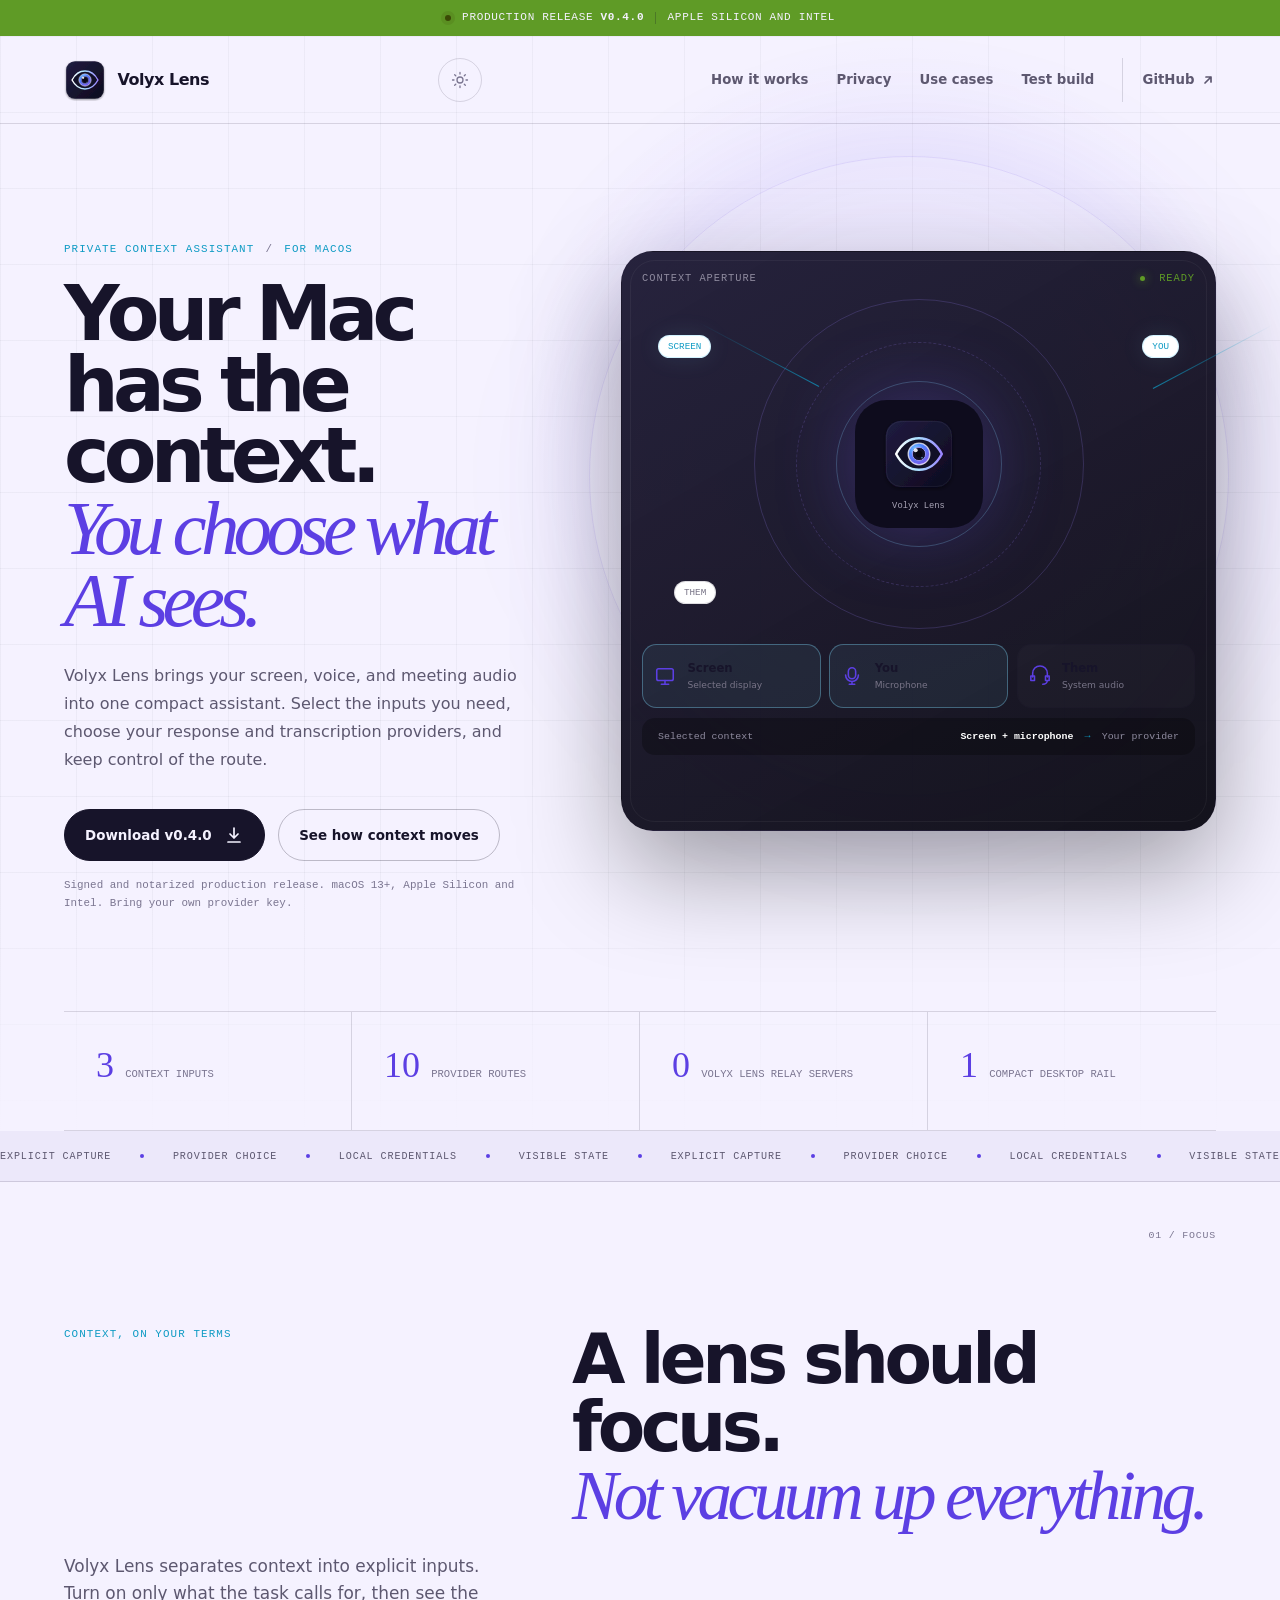
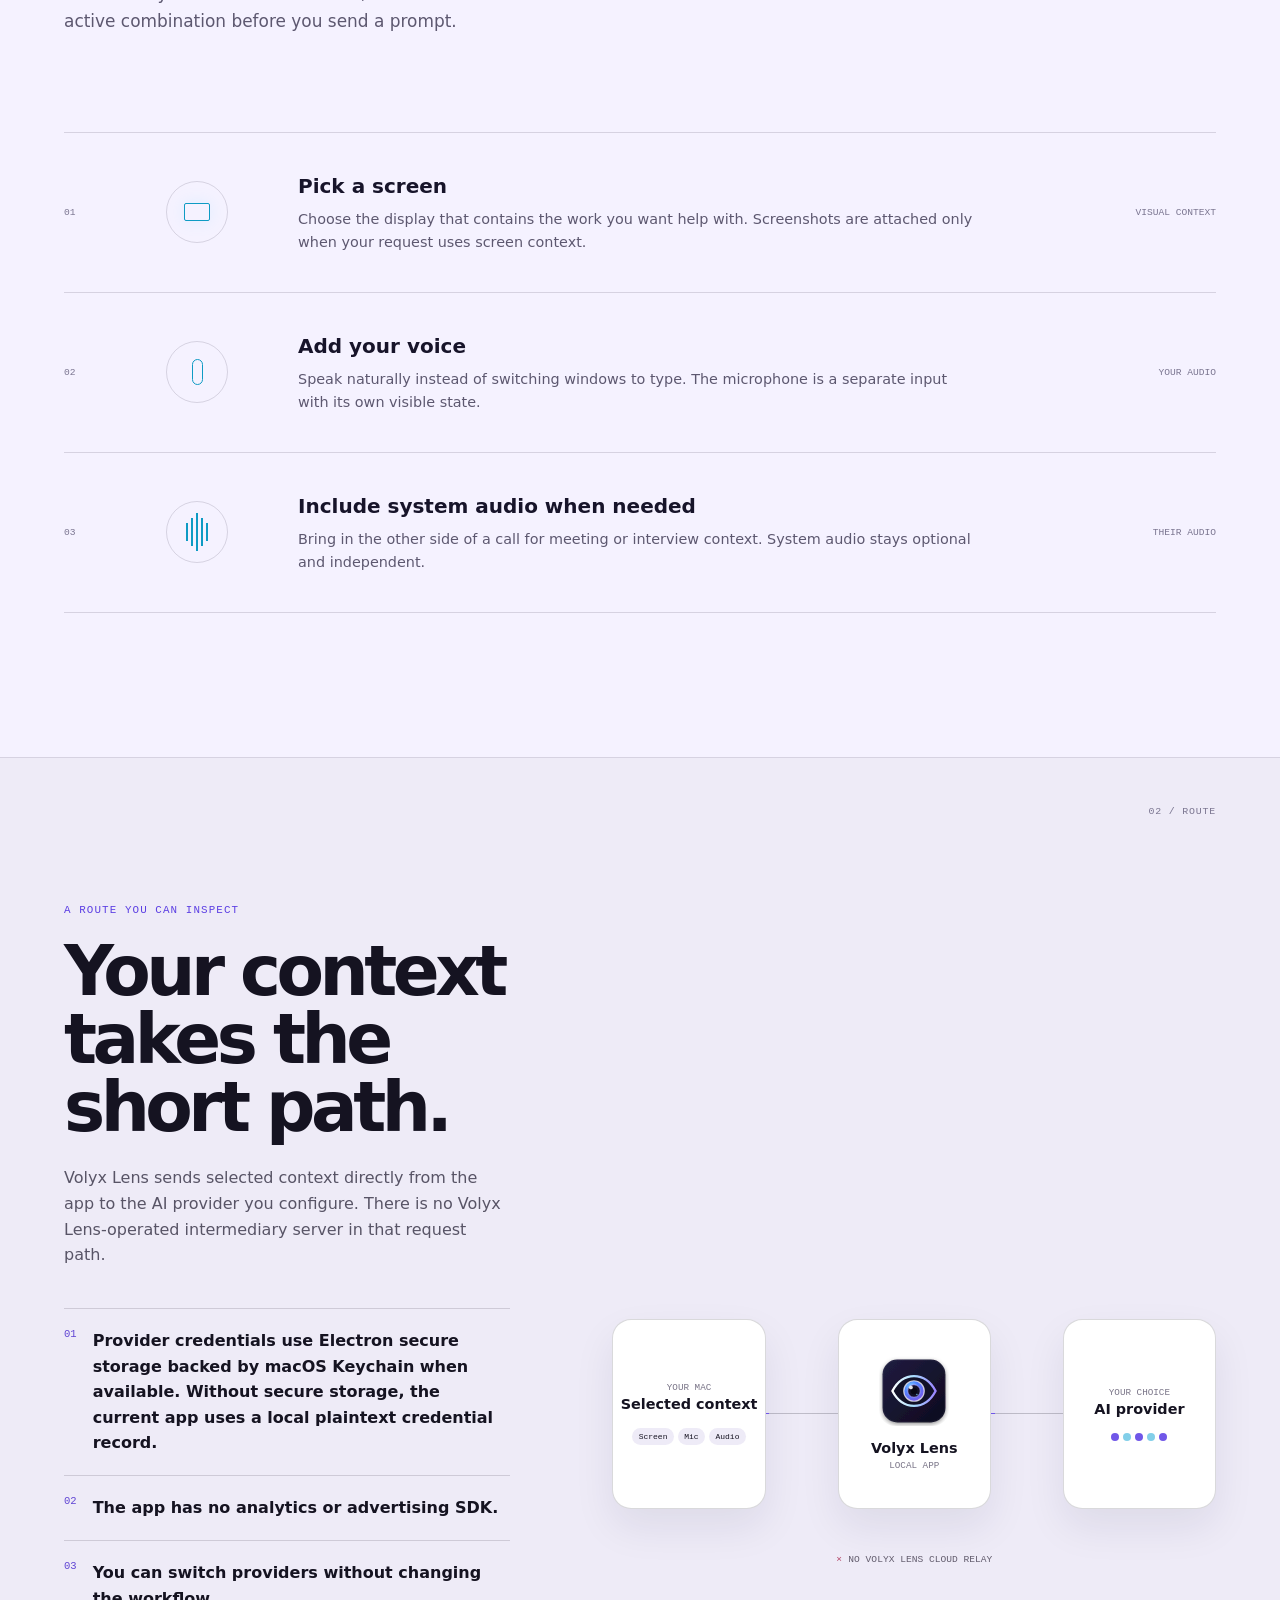
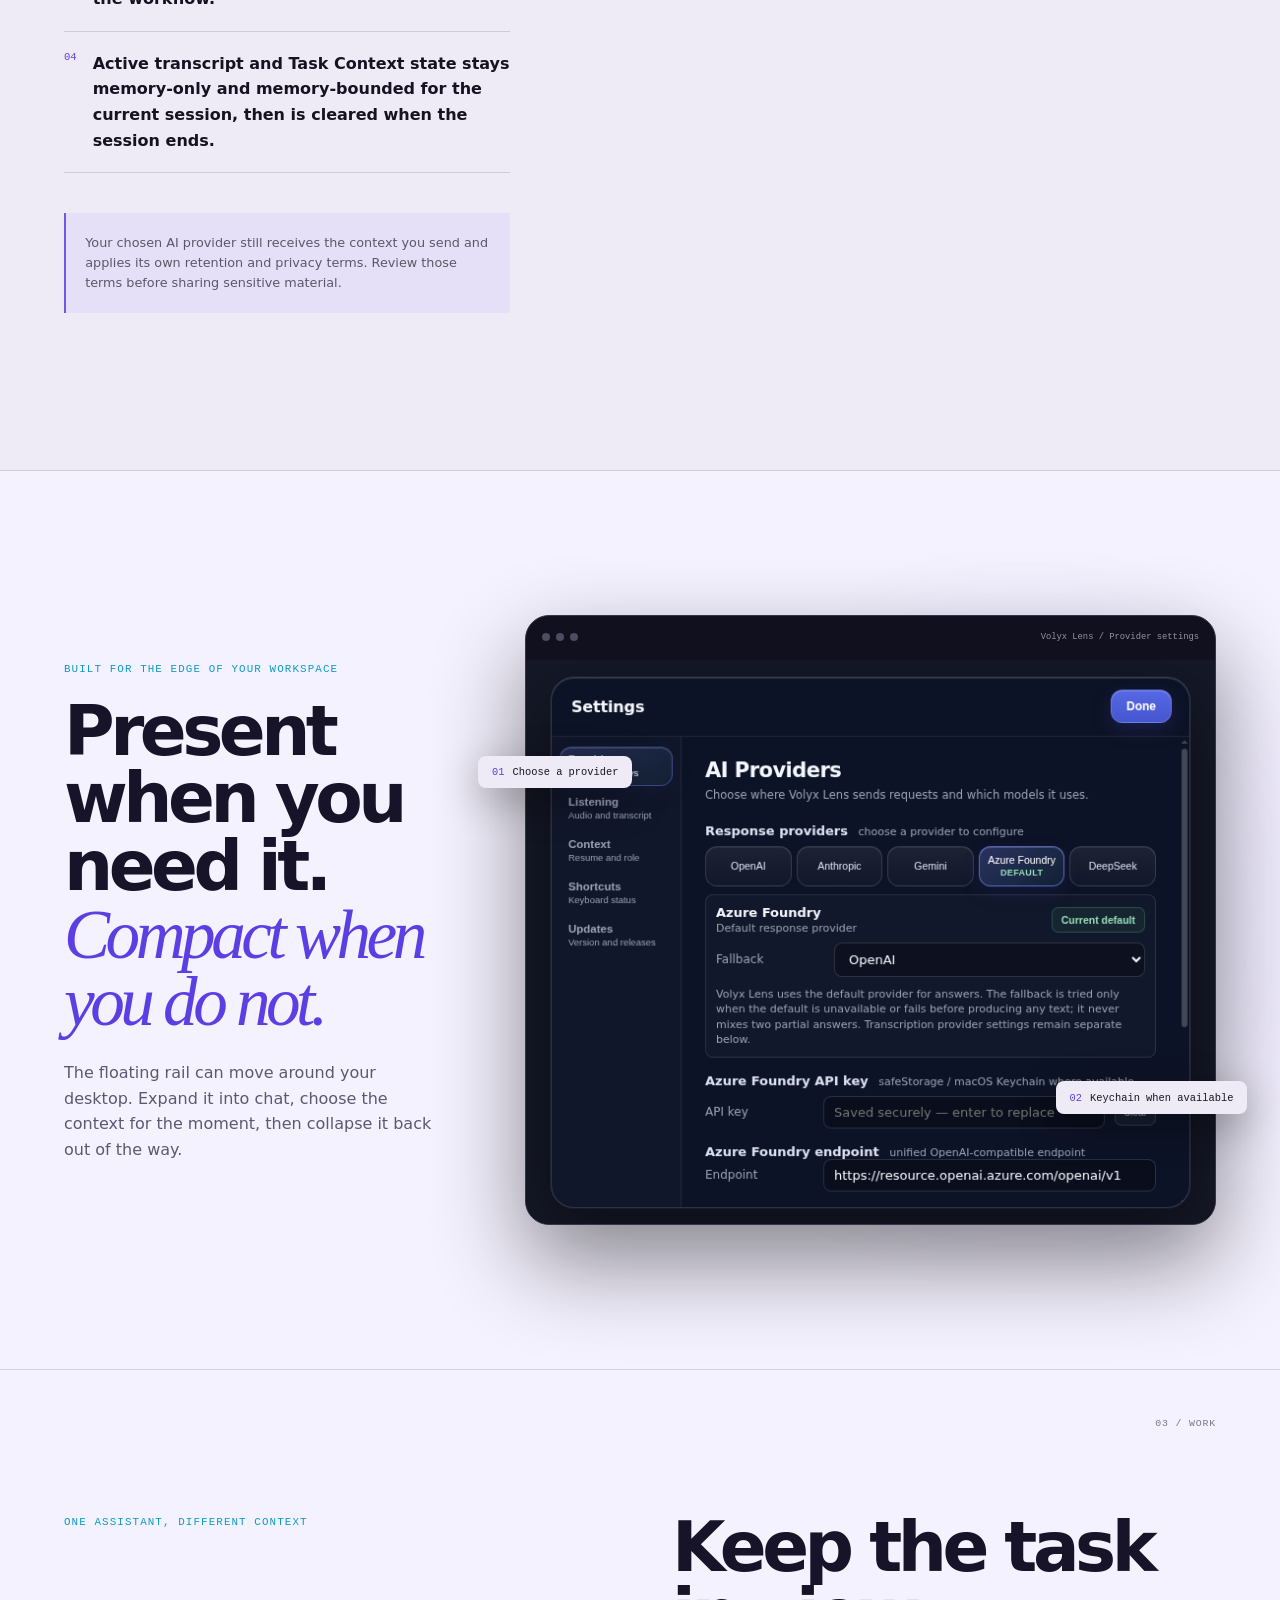
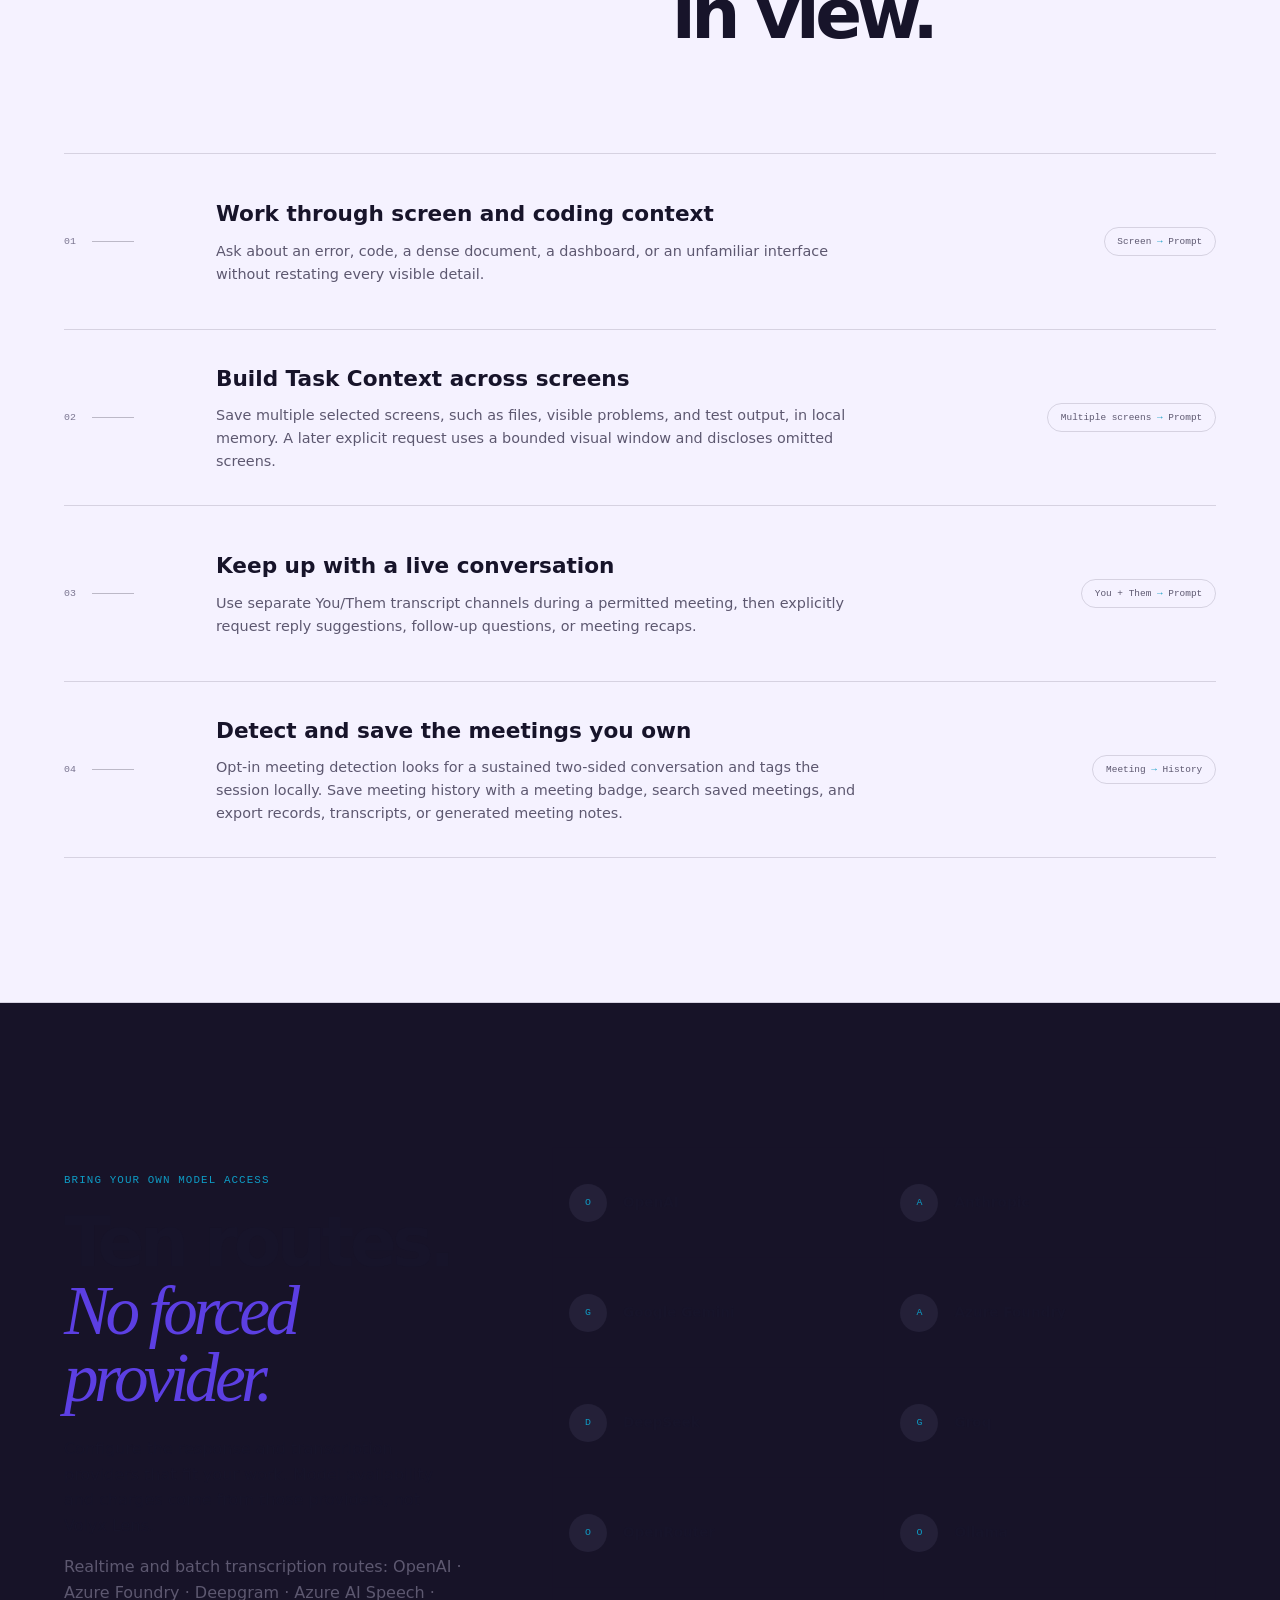
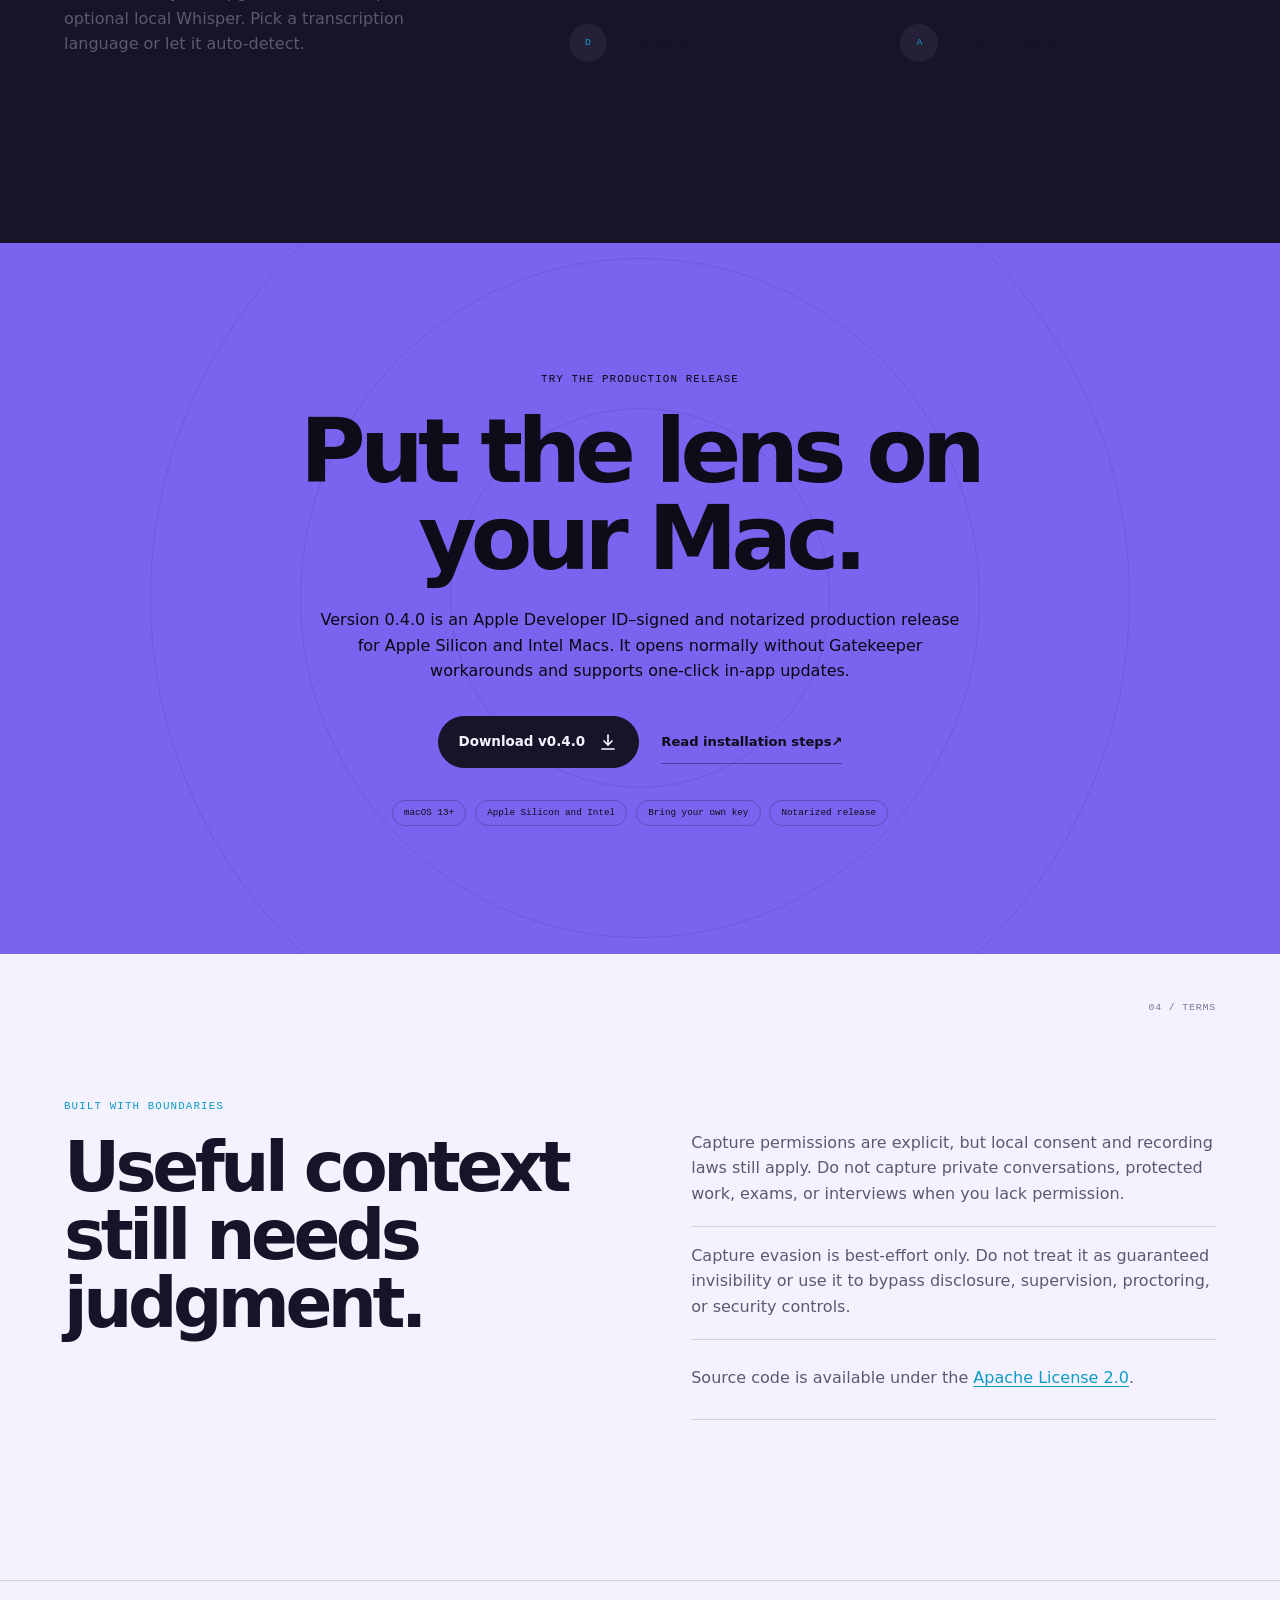
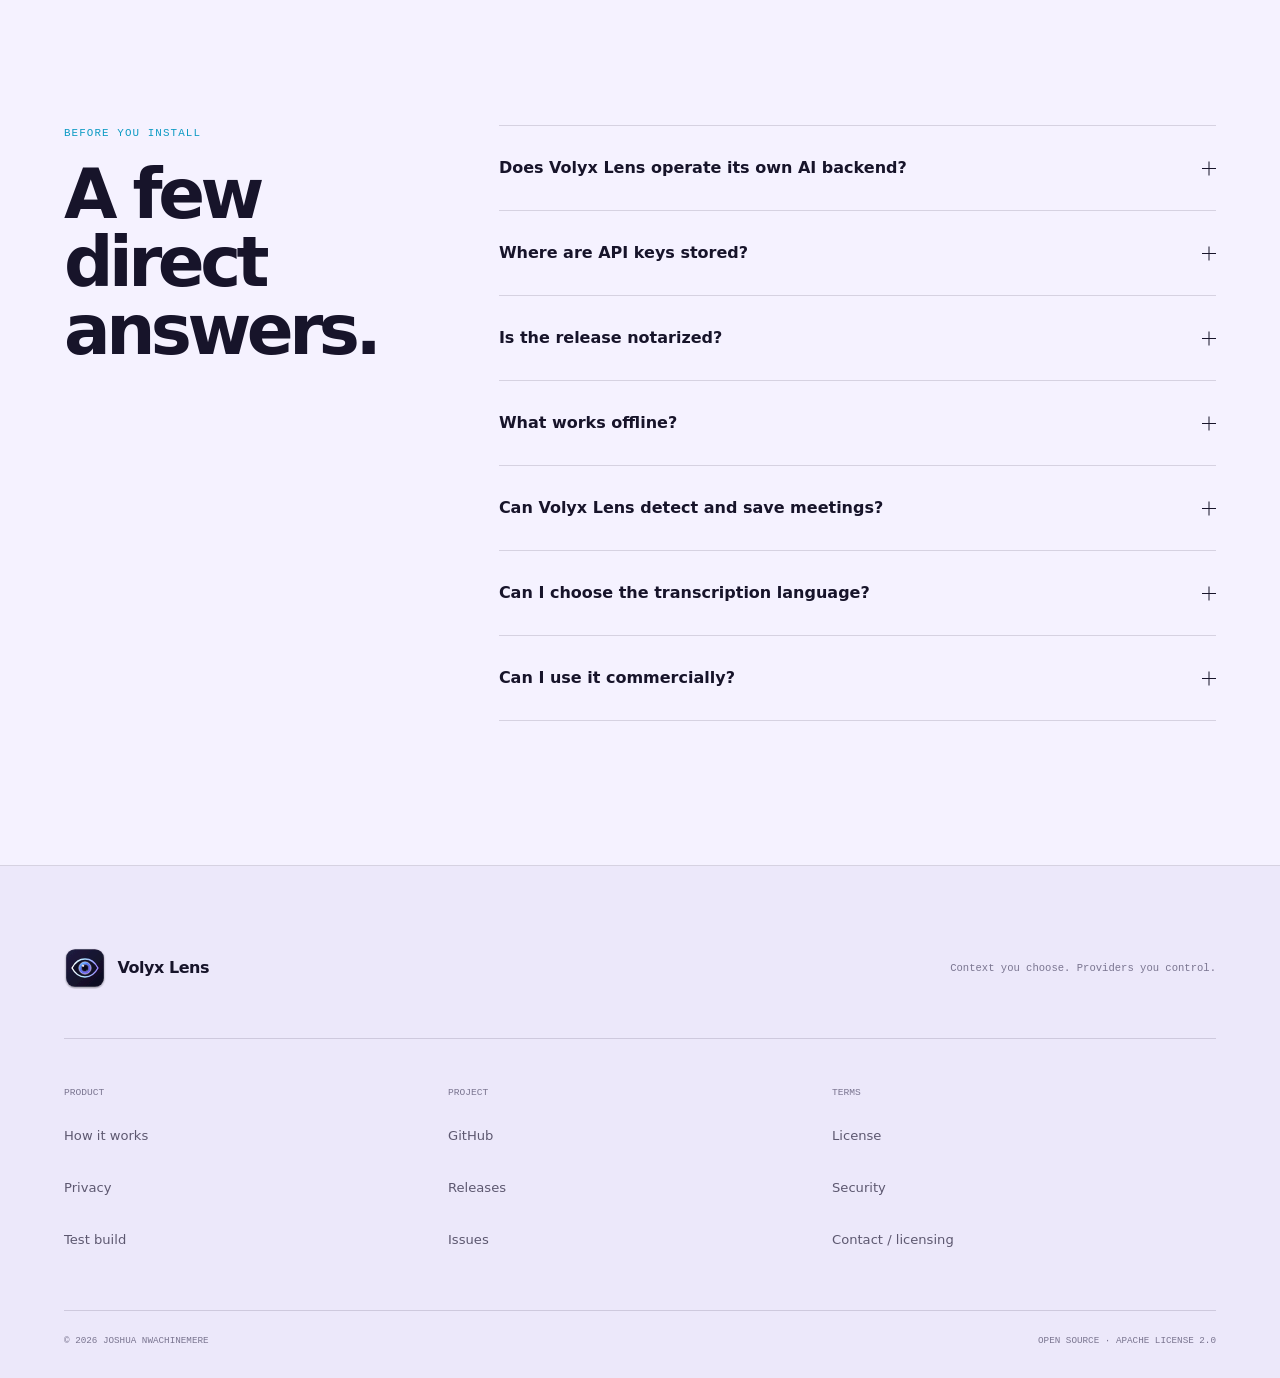
==== commit 803d5e04: "deploy: add light mode and meeting features to test site" ====
--- a/index.html
+++ b/index.html
@@ -52,6 +52,11 @@
       <span>Volyx Lens</span>
     </a>
 
+    <button class="theme-toggle" type="button" aria-label="Switch to light mode" data-theme-toggle>
+      <svg class="icon-sun" viewBox="0 0 24 24" aria-hidden="true"><circle cx="12" cy="12" r="4"/><path d="M12 2v2m0 16v2M2 12h2m16 0h2M4.9 4.9l1.4 1.4m11.4 11.4 1.4 1.4M4.9 19.1l1.4-1.4m11.4-11.4 1.4-1.4"/></svg>
+      <svg class="icon-moon" viewBox="0 0 24 24" aria-hidden="true"><path d="M21 12.8A9 9 0 1 1 11.2 3 7 7 0 0 0 21 12.8Z"/></svg>
+    </button>
+
     <button class="nav-toggle" type="button" aria-controls="site-nav" aria-expanded="false" aria-label="Open navigation">
       <span></span><span></span>
     </button>
@@ -271,6 +276,14 @@
           </div>
           <div class="use-input">You + Them <span>→</span> Prompt</div>
         </article>
+        <article class="use-item">
+          <div class="use-marker"><span>04</span><i></i></div>
+          <div>
+            <h3>Detect and save the meetings you own</h3>
+            <p>Opt-in meeting detection looks for a sustained two-sided conversation and tags the session locally. Save meeting history with a meeting badge, search saved meetings, and export records, transcripts, or generated meeting notes.</p>
+          </div>
+          <div class="use-input">Meeting <span>→</span> History</div>
+        </article>
       </div>
     </section>
 
@@ -279,7 +292,7 @@
         <p class="eyebrow">Bring your own model access</p>
         <h2 id="provider-heading">Ten routes.<br><em>No forced provider.</em></h2>
         <p>Configure the response and transcription providers that fit your work. Model availability and charges come from those providers, not Volyx Lens.</p>
-        <p>Realtime and batch transcription routes: OpenAI · Azure Foundry · Deepgram · Azure AI Speech · optional local Whisper.</p>
+        <p>Realtime and batch transcription routes: OpenAI · Azure Foundry · Deepgram · Azure AI Speech · optional local Whisper. Pick a transcription language or let it auto-detect.</p>
       </div>
       <ul class="provider-list" aria-label="Supported AI providers">
         <li><span class="provider-glyph glyph-openai">O</span><strong>OpenAI</strong></li>
@@ -350,6 +363,14 @@
         <details>
           <summary>What works offline?<span aria-hidden="true"></span></summary>
           <p>AI responses require a configured provider; with a local Ollama server they run fully offline. Realtime transcription uses your configured provider (OpenAI, Azure Foundry, Deepgram, or Azure AI Speech), and optional Local Whisper covers offline batch transcription; automatic cloud fallback remains off by default.</p>
+        </details>
+        <details>
+          <summary>Can Volyx Lens detect and save meetings?<span aria-hidden="true"></span></summary>
+          <p>Yes, opt-in. While listening, meeting detection looks for a sustained two-sided conversation between the Mic and System channels, then tags the session locally with a "Meeting in progress" indicator. With meeting history enabled, saved meetings get a meeting badge and stay searchable; you can export records, transcripts, or generated meeting notes. Detection and history are local and in-session only.</p>
+        </details>
+        <details>
+          <summary>Can I choose the transcription language?<span aria-hidden="true"></span></summary>
+          <p>Yes. The settings screen lets you pick a language for transcription or leave it on auto-detect. Language selection is honored per job and normalized for both cloud providers and the optional local Whisper provider.</p>
         </details>
         <details>
           <summary>Can I use it commercially?<span aria-hidden="true"></span></summary>
--- a/styles.css
+++ b/styles.css
@@ -17,6 +17,53 @@
   --mono: 'DM Mono', ui-monospace, monospace;
   --pad: clamp(1.25rem, 5vw, 5.5rem);
   color-scheme: dark;
+}
+
+html[data-theme='light'] {
+  --ink: #17142a;
+  --muted: #5d5870;
+  --dim: #7a7590;
+  --night: #f5f2ff;
+  --night-2: #ece8fa;
+  --panel: #ffffff;
+  --panel-2: #f0edfb;
+  --line: rgba(23, 20, 42, .14);
+  --line-strong: rgba(23, 20, 42, .26);
+  --violet: #5c3fe3;
+  --violet-2: #4a31c4;
+  --cyan: #0e9bc4;
+  --lime: #5f9b26;
+  color-scheme: light;
+}
+
+.theme-toggle {
+  min-height: 44px;
+  width: 44px;
+  display: inline-flex;
+  align-items: center;
+  justify-content: center;
+  border: 1px solid var(--line);
+  border-radius: 50%;
+  background: transparent;
+  cursor: pointer;
+  color: var(--dim);
+  transition: color .2s ease, border .2s ease, background .2s ease;
+}
+.theme-toggle:hover {
+  color: var(--ink);
+  border-color: var(--line-strong);
+}
+.theme-toggle svg {
+  width: 18px;
+}
+.theme-toggle .icon-sun {
+  display: none;
+}
+html[data-theme='light'] .theme-toggle .icon-sun {
+  display: block;
+}
+html[data-theme='light'] .theme-toggle .icon-moon {
+  display: none;
 }
 
 * { box-sizing: border-box; }
@@ -168,3 +215,110 @@
 }
 @media (max-width: 390px) { .orbit-outer{width:250px;height:250px}.orbit-middle{width:190px;height:190px}.beam{display:none}.orbit-label{font-size:.5rem}.label-screen{left:0}.label-you{right:0}.label-them{left:0}.hero-facts div{align-items:flex-start;flex-direction:column;gap:.1rem}.footer-links{grid-template-columns:1fr} }
 @media (prefers-reduced-motion: reduce) { html{scroll-behavior:auto}*,*:before,*:after{animation-duration:.01ms!important;animation-iteration-count:1!important;transition-duration:.01ms!important;scroll-behavior:auto!important}.marquee{overflow:hidden}.marquee-track{width:auto;flex-wrap:wrap;justify-content:center;padding:.75rem var(--pad);animation:none}.marquee-track [aria-hidden=true]{display:none} }
+
+html[data-theme='light'] {
+  background: var(--night);
+}
+html[data-theme='light'] body {
+  background: var(--night);
+  color: var(--ink);
+}
+html[data-theme='light'] ::selection {
+  background: var(--violet);
+  color: #fff;
+}
+html[data-theme='light'] .skip-link {
+  background: var(--ink);
+  color: var(--night);
+}
+html[data-theme='light'] .site-nav {
+  color: var(--muted);
+}
+html[data-theme='light'] .site-nav a:hover {
+  color: var(--ink);
+}
+html[data-theme='light'] .hero {
+  background:
+    linear-gradient(90deg, rgba(23, 20, 42, .04) 1px, transparent 1px) 0 0/76px 76px,
+    linear-gradient(rgba(23, 20, 42, .04) 1px, transparent 1px) 0 0/76px 76px,
+    radial-gradient(circle at 70% 34%, rgba(92, 63, 227, .1), transparent 32%);
+}
+html[data-theme='light'] .hero-glow {
+  border-color: rgba(92, 63, 227, .14);
+  box-shadow: 0 0 140px rgba(92, 63, 227, .12), inset 0 0 120px rgba(92, 63, 227, .06);
+}
+html[data-theme='light'] .hero-lede {
+  color: var(--muted);
+}
+html[data-theme='light'] .button-primary {
+  background: var(--ink);
+  color: var(--night);
+  border-color: var(--ink);
+}
+html[data-theme='light'] .button-primary:hover {
+  background: var(--violet-2);
+  border-color: var(--violet-2);
+  color: #fff;
+}
+html[data-theme='light'] .button-quiet:hover {
+  background: rgba(23, 20, 42, .06);
+}
+html[data-theme='light'] .marquee {
+  background: var(--night-2);
+}
+html[data-theme='light'] .marquee-track {
+  color: var(--muted);
+}
+html[data-theme='light'] .story-row:hover {
+  background: rgba(23, 20, 42, .03);
+}
+html[data-theme='light'] .story-copy p,
+html[data-theme='light'] .use-item p {
+  color: var(--muted);
+}
+html[data-theme='light'] .use-input {
+  color: var(--muted);
+}
+html[data-theme='light'] .product-window-section {
+  background: radial-gradient(circle at 80% 50%, rgba(92, 63, 227, .1), transparent 34%);
+}
+html[data-theme='light'] .release-ribbon {
+  background: var(--lime);
+  color: var(--night);
+}
+html[data-theme='light'] .release-dot {
+  background: #3a4a05;
+  box-shadow: 0 0 0 4px rgba(58, 74, 5, .14);
+}
+html[data-theme='light'] .site-footer {
+  background: var(--night-2);
+}
+html[data-theme='light'] .footer-brand p,
+html[data-theme='light'] .footer-links span,
+html[data-theme='light'] .footer-bottom {
+  color: var(--dim);
+}
+html[data-theme='light'] .footer-links a {
+  color: var(--muted);
+}
+html[data-theme='light'] .footer-links a:hover {
+  color: var(--ink);
+}
+html[data-theme='light'] .responsibility-copy p {
+  color: var(--muted);
+}
+html[data-theme='light'] details p {
+  color: var(--muted);
+}
+html[data-theme='light'] .section-index,
+html[data-theme='light'] .story-number,
+html[data-theme='light'] .story-state,
+html[data-theme='light'] .use-marker {
+  color: var(--dim);
+}
+@media (max-width: 760px) {
+  html[data-theme='light'] .site-nav {
+    background: var(--panel);
+    box-shadow: 0 20px 60px rgba(23, 20, 42, .16);
+  }
+}
